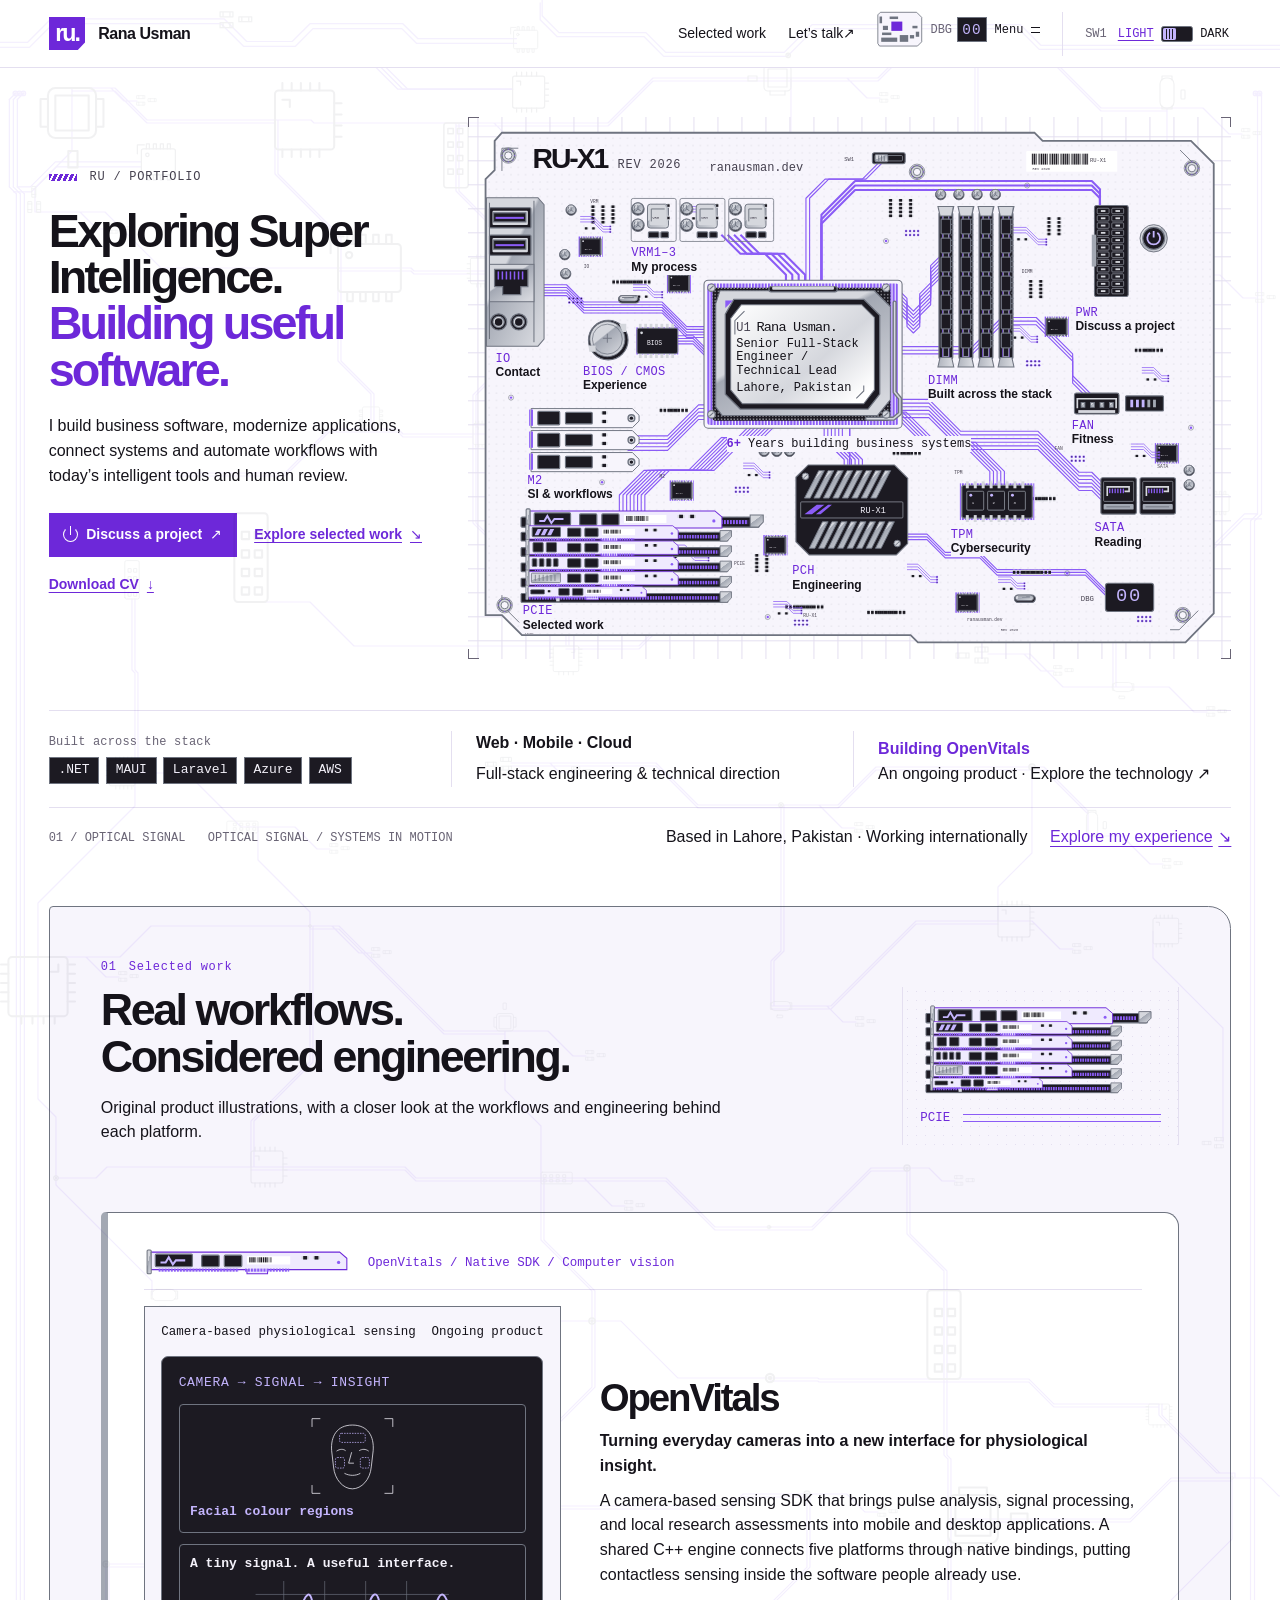
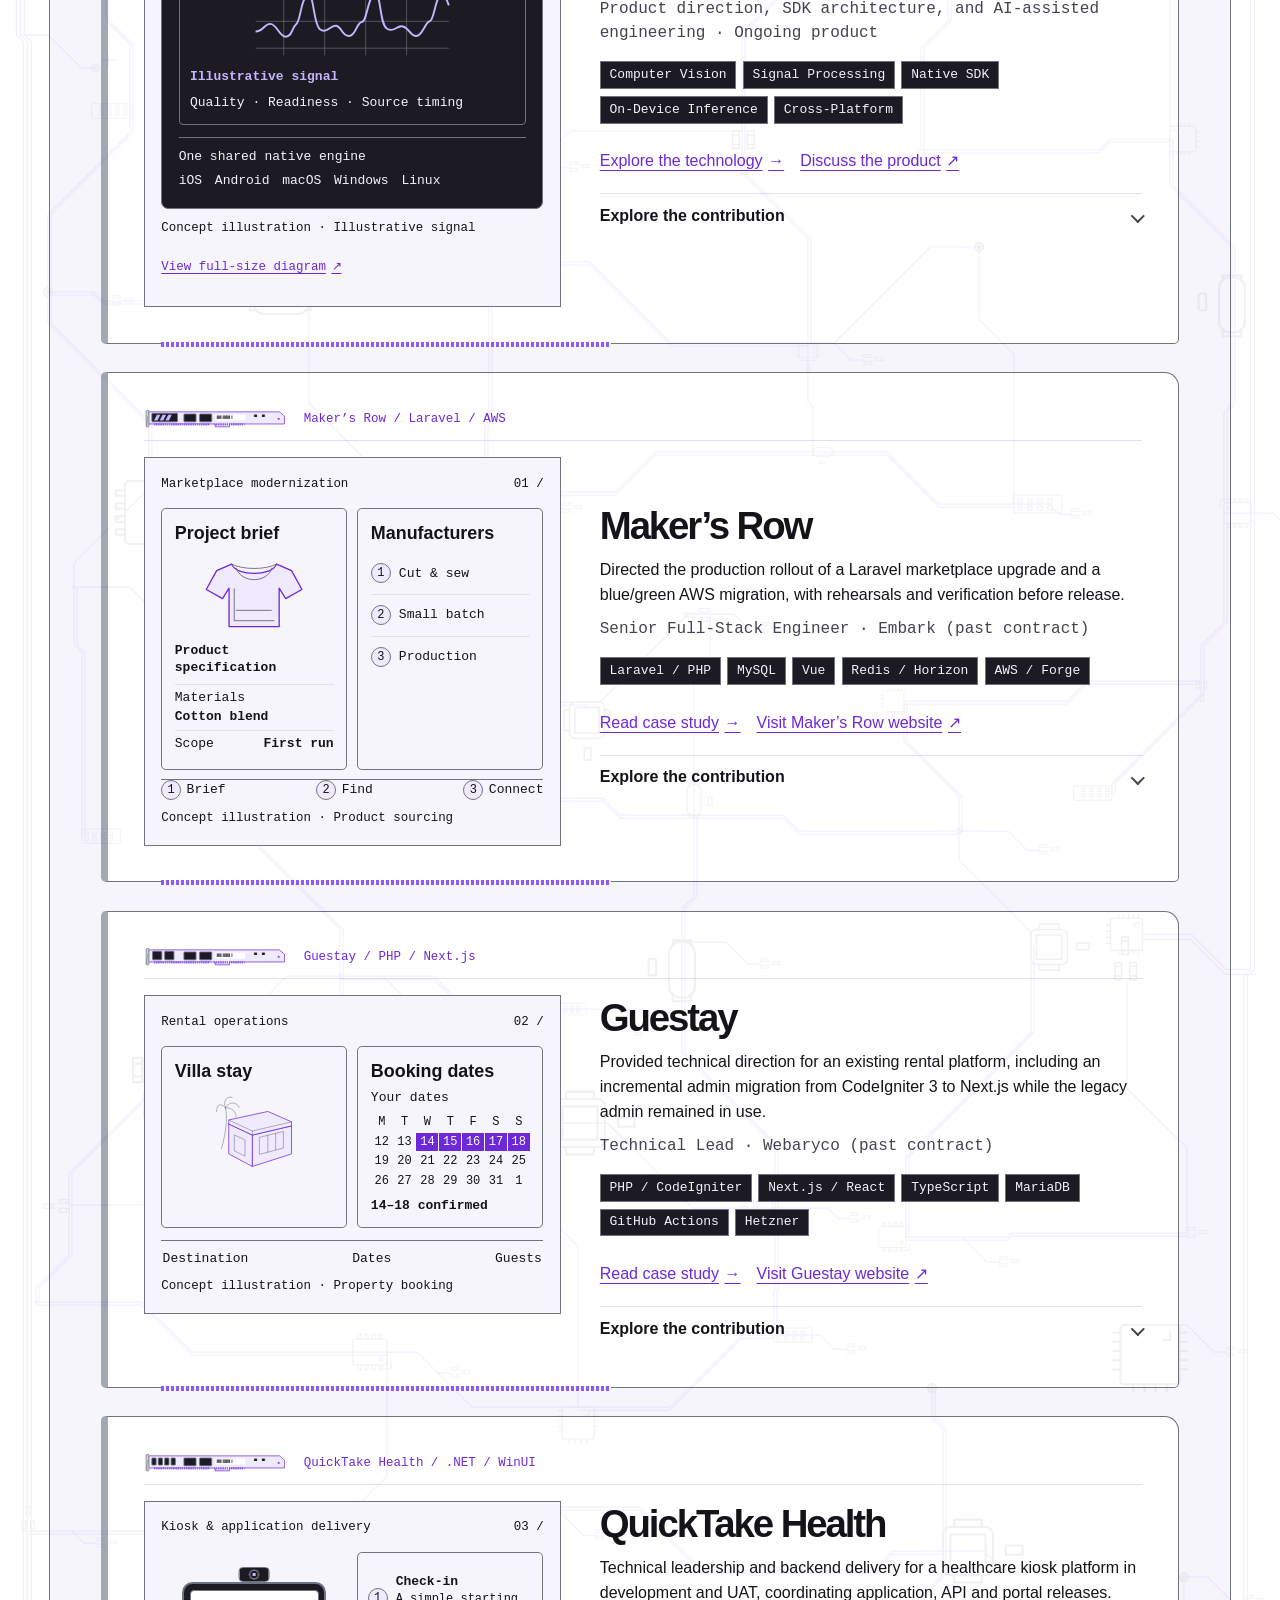
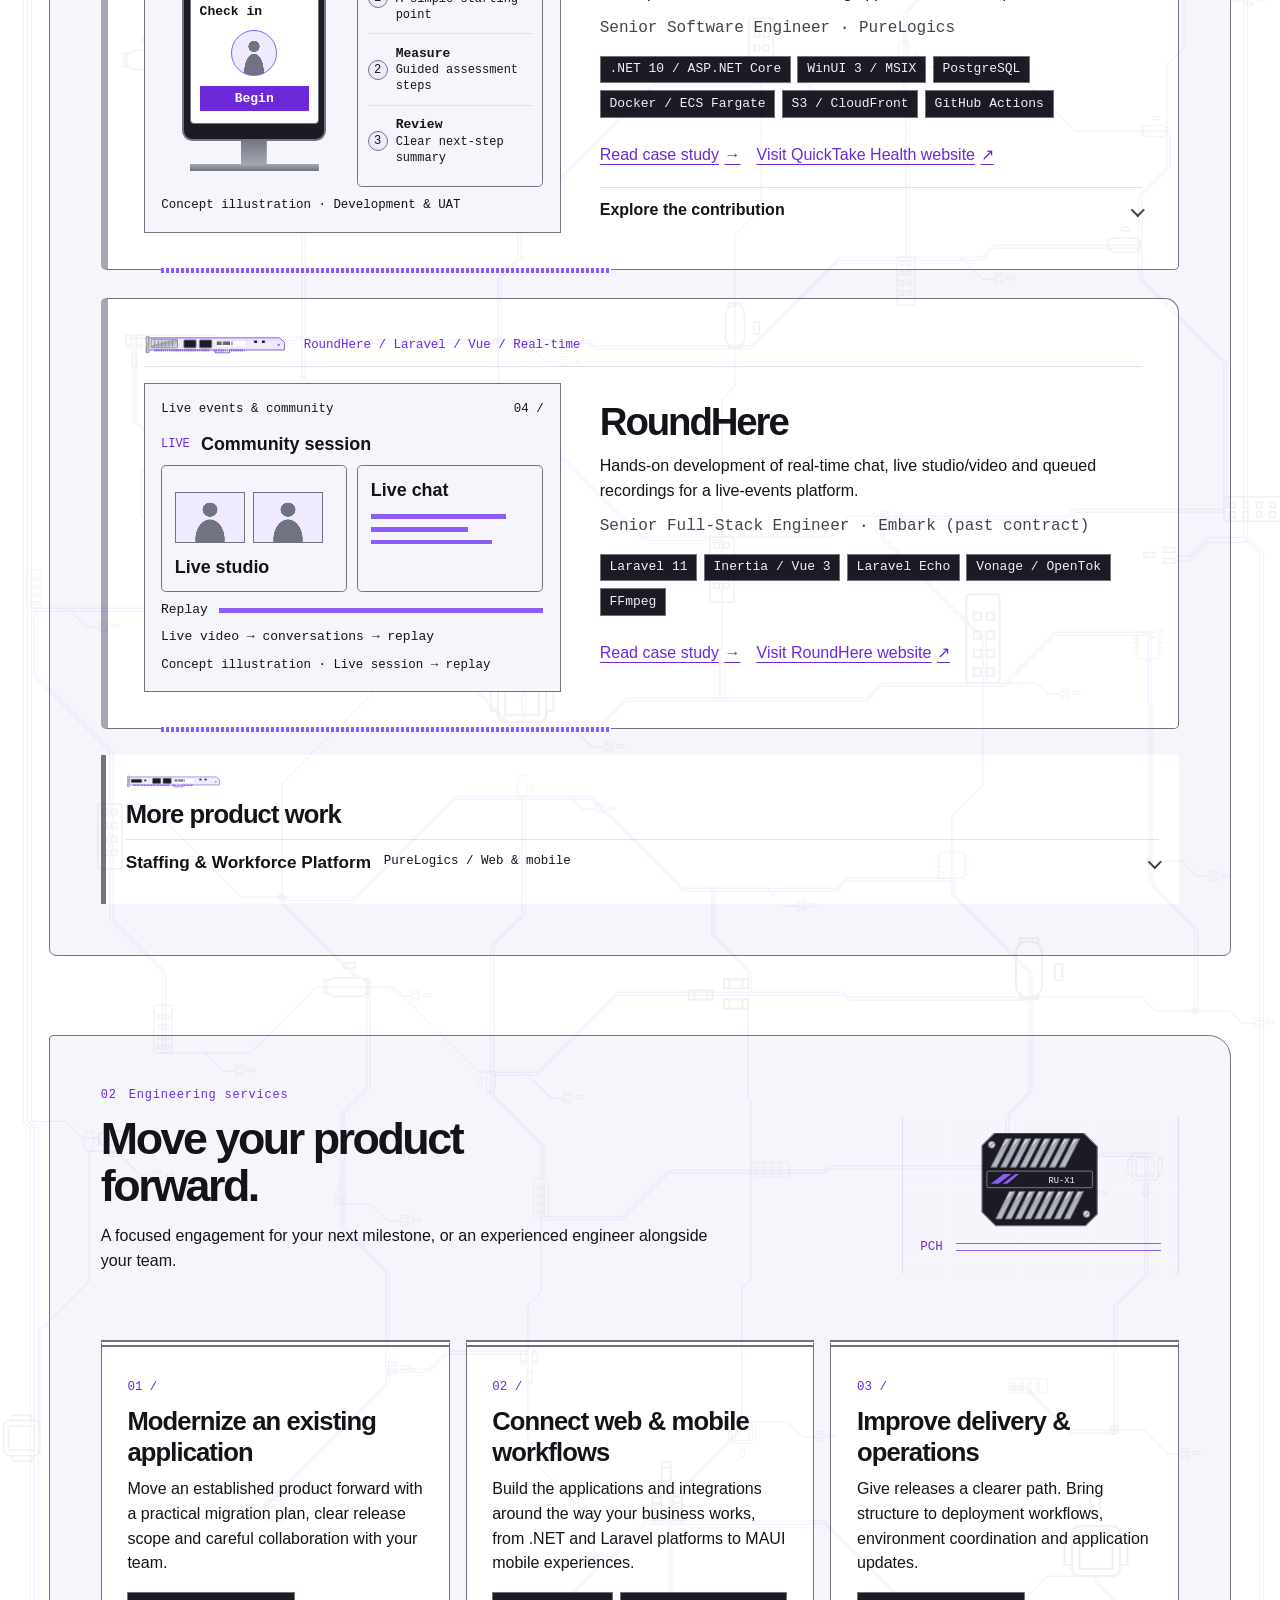
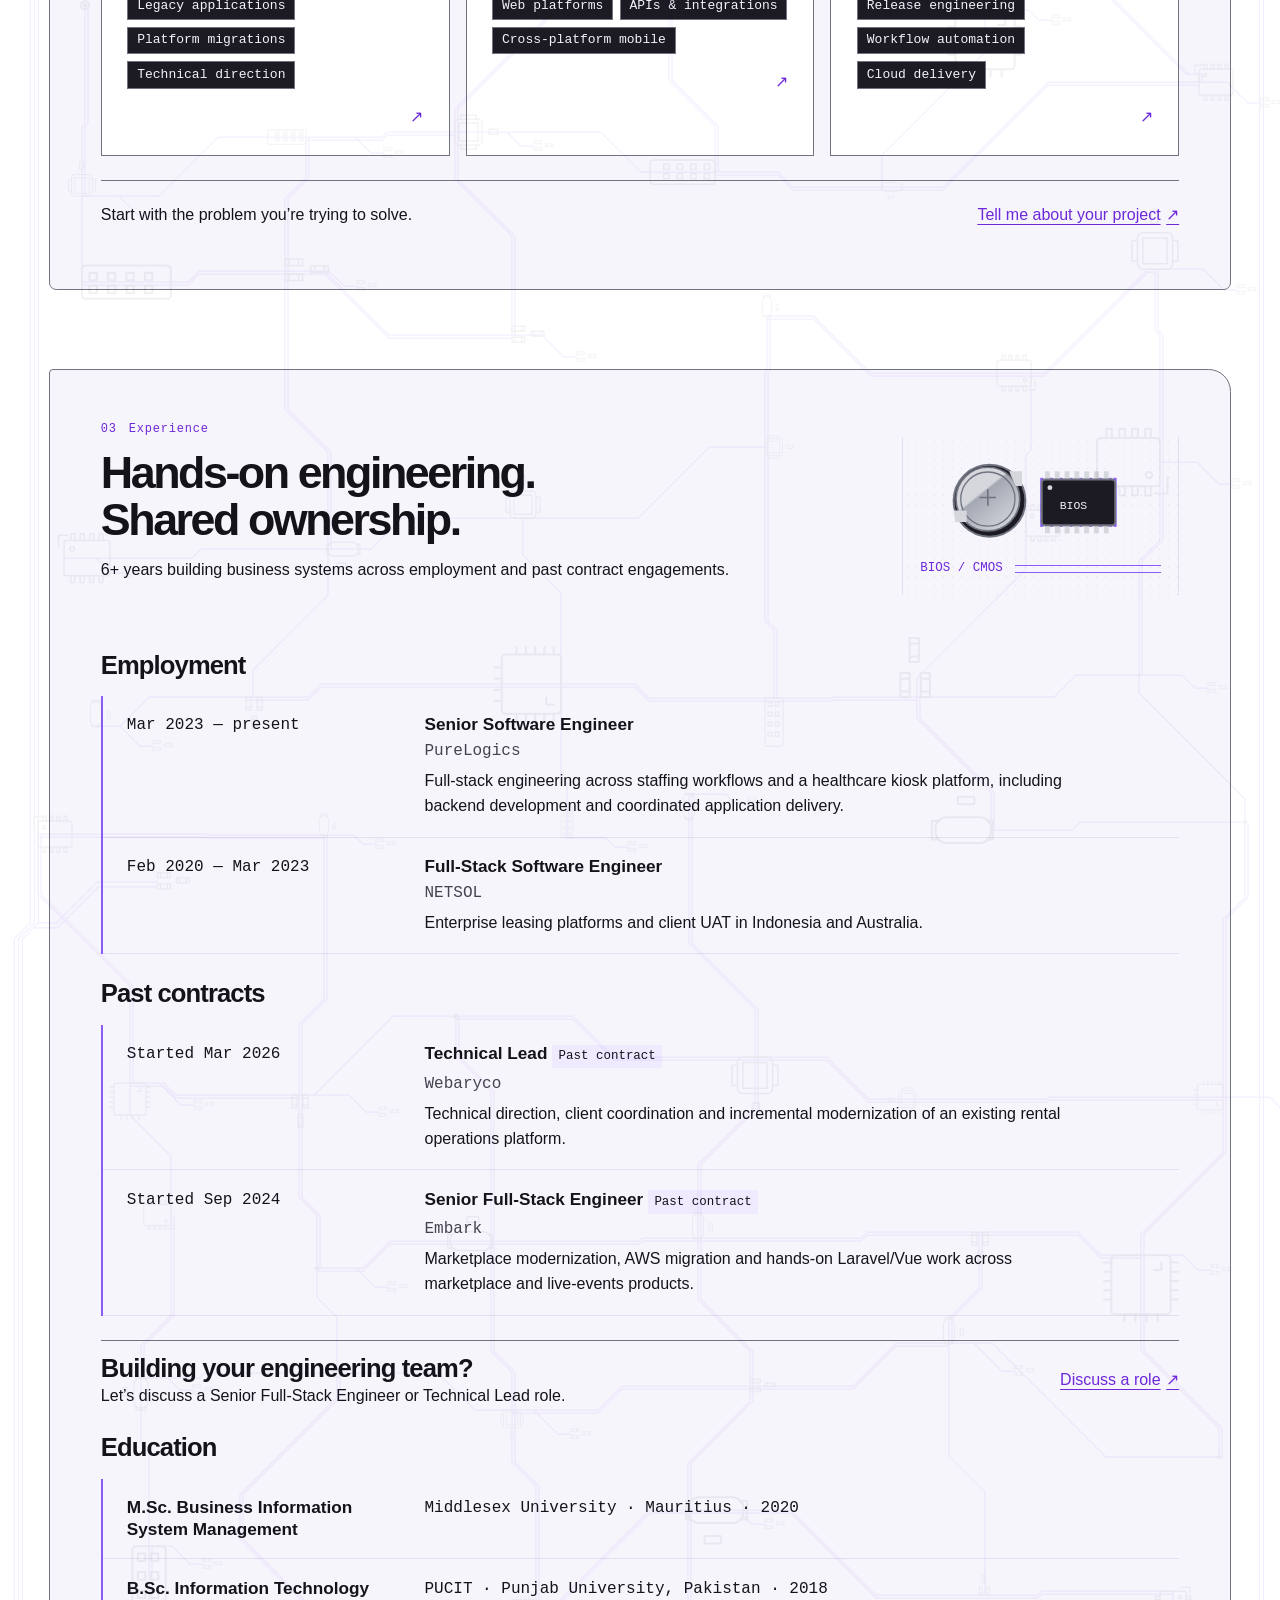
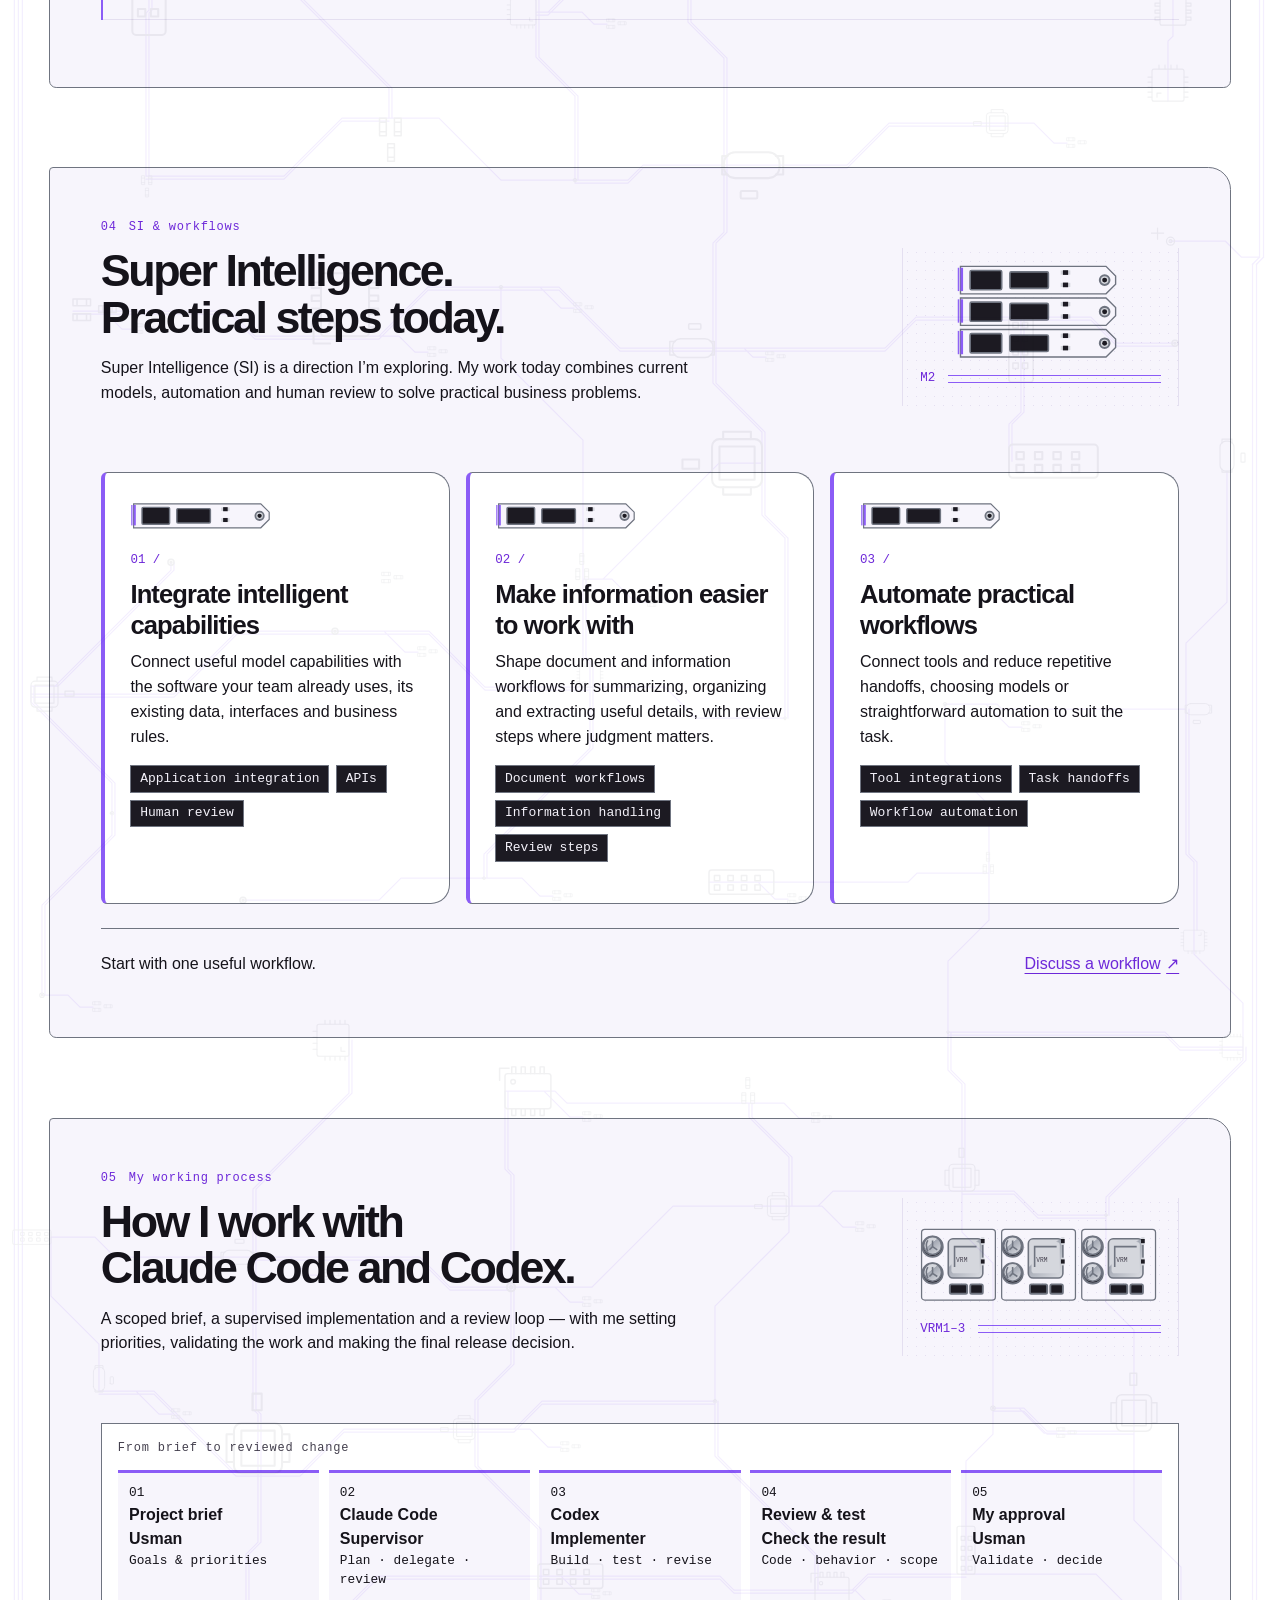
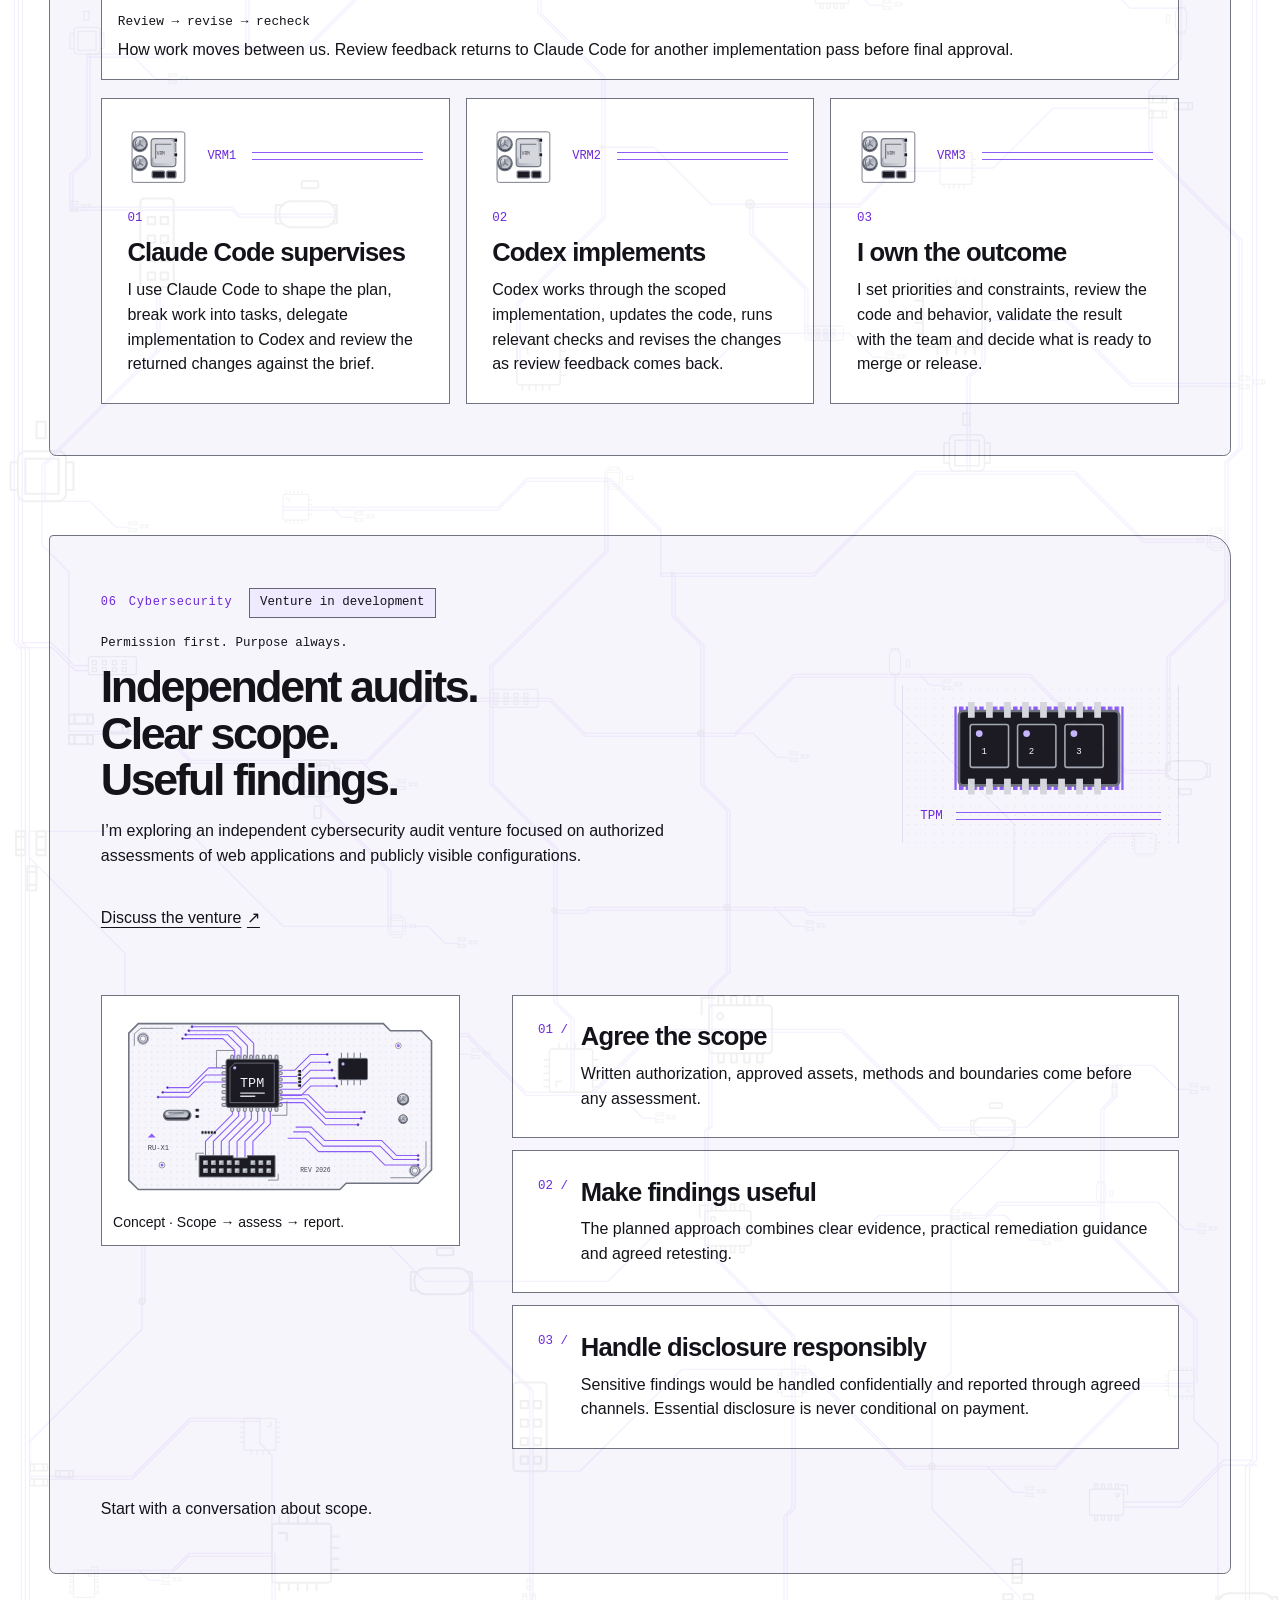
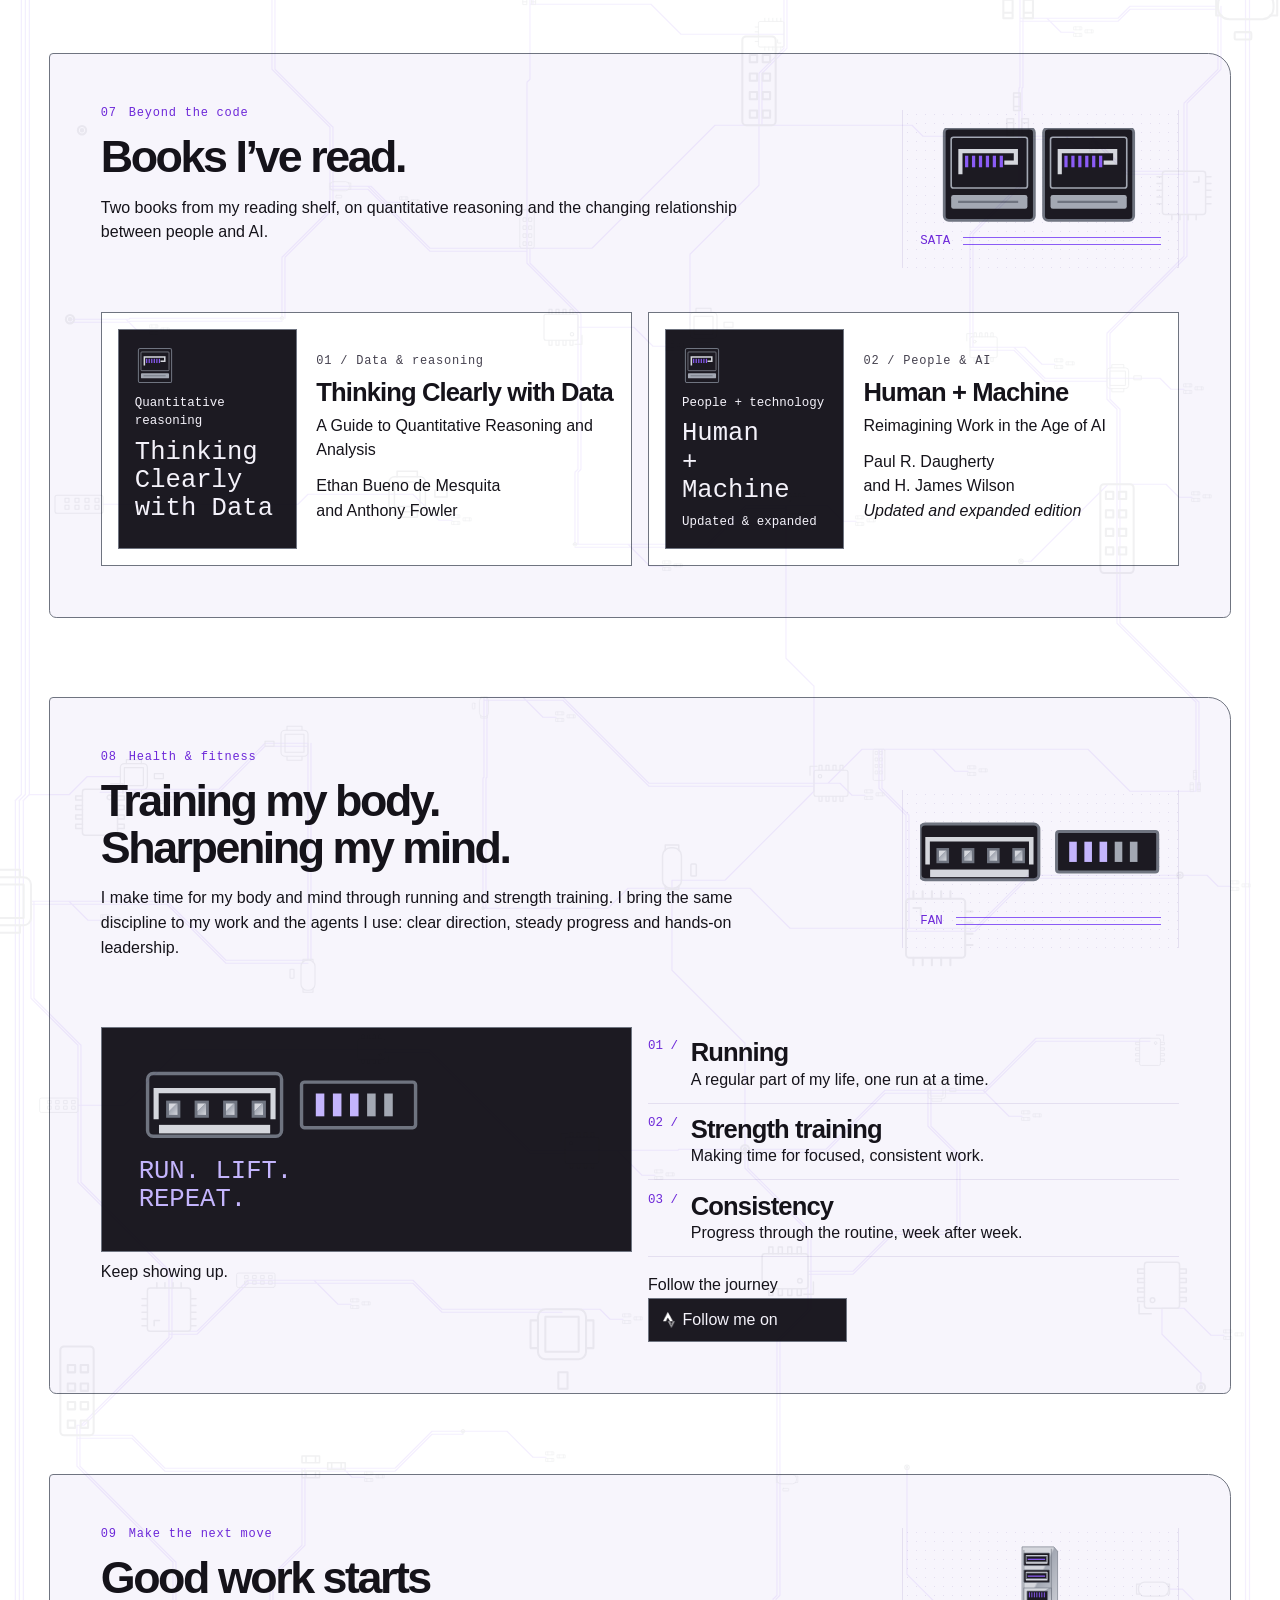
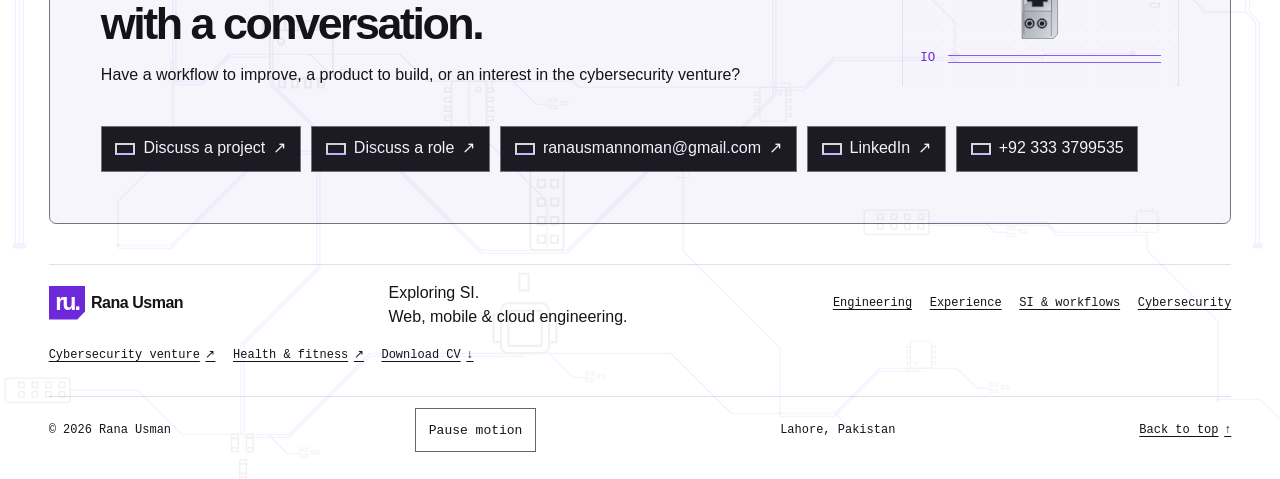
==== index.html @ 8cffae9c "Route the full-page circuit fields, draw the TPM card and correct chapter navigation" ====
<!doctype html>
<html lang="en">
<head>
  <meta charset="utf-8">
  <meta http-equiv="Content-Security-Policy" content="default-src 'none'; script-src 'self'; script-src-attr 'none'; style-src 'self'; style-src-attr 'none'; img-src 'self'; font-src 'none'; connect-src 'none'; media-src 'self'; object-src 'none'; frame-src 'none'; worker-src 'none'; manifest-src 'none'; base-uri 'none'; form-action 'none'">
  <meta name="referrer" content="strict-origin-when-cross-origin">
  <meta name="viewport" content="width=device-width, initial-scale=1">
  <meta name="color-scheme" content="light dark">
  <meta name="theme-color" content="Canvas">
  <title>Rana Usman — Super Intelligence &amp; practical software</title>
  <meta name="description" content="Exploring Super Intelligence (SI), building practical software and developing an independent cybersecurity audit venture. Full-stack engineering by Rana Usman.">
  <link rel="canonical" href="https://ranausman.dev/">
  <meta property="og:type" content="website">
  <meta property="og:locale" content="en_US">
  <meta property="og:site_name" content="Rana Usman">
  <meta property="og:title" content="Rana Usman — Super Intelligence &amp; practical software">
  <meta property="og:description" content="Exploring Super Intelligence (SI), building useful workflows and developing an independent cybersecurity audit venture, with human review and clear scope.">
  <meta property="og:url" content="https://ranausman.dev/">
  <meta name="twitter:card" content="summary">
  <meta name="twitter:title" content="Rana Usman — Super Intelligence &amp; practical software">
  <meta name="twitter:description" content="Super Intelligence (SI) exploration, practical software engineering and an independent cybersecurity audit venture in development.">
  <link rel="icon" href="assets/favicon.svg" type="image/svg+xml">
  <link rel="stylesheet" href="/motherboard/tokens.css?v=ru-x1-b5">
  <script src="/motherboard/finish.js?v=ru-x1-b5" blocking="render"></script>
  <link rel="stylesheet" href="/motherboard/board.css?v=ru-x1-b5">
  <link rel="stylesheet" href="/motherboard/placements.css?v=ru-x1-b5">
  <link rel="stylesheet" href="/motherboard/cases.css?v=ru-x1-b5">
  <link rel="stylesheet" href="/motherboard/home.css?v=ru-x1-b5">
  <link rel="stylesheet" href="/motherboard/reflow.css?v=ru-x1-b5">
  <link rel="stylesheet" href="/motherboard/print.css?v=ru-x1-b5">
  <script src="/motherboard/site.js?v=ru-x1-b6" defer></script>
</head>
<body class="portfolio-page">
  <svg class="pcb-substrate" width="0" height="0" aria-hidden="true" focusable="false" xmlns="http://www.w3.org/2000/svg">
<defs><g id="field-via"><circle r="2.25"/><circle r=".65"/></g><g id="field-soic"><rect x="0" y="-13" width="34" height="26" rx="2"/><circle cx="6" cy="-7" r="1.7"/><path d="M5-13v-5h3v5m4 0v-5h3v5m4 0v-5h3v5m4 0v-5h3v5 M5 13v5h3v-5m4 0v5h3v-5m4 0v5h3v-5m4 0v5h3v-5 M-4-8v-9h7"/></g><g id="field-qfn"><rect x="0" y="-16" width="32" height="32" rx="2"/><path d="M4-16v-4m5 4v-4m5 4v-4m5 4v-4m5 4v-4 M4 16v4m5-4v4m5-4v4m5-4v4m5-4v4 M32-9h4m-4 6h4m-4 6h4m-4 6h4 M4-11h4v4"/></g><g id="field-crystal"><rect x="0" y="-7" width="30" height="14" rx="6"/><path d="M2-5h-3v10h3m26-10h4v10h-4"/><rect x="9" y="14" width="9" height="4" rx=".7"/></g><g id="field-header"><rect x="0" y="-9" width="48" height="18" rx="2"/><path d="M4-5h4v4H4zm0 7h4v4H4zm10-7h4v4h-4zm0 7h4v4h-4zm10-7h4v4h-4zm0 7h4v4h-4zm10-7h4v4h-4zm0 7h4v4h-4z"/></g><g id="field-test"><circle r="4"/><circle r="1.5"/><path d="M7-8h12m-6-5v11"/></g><g id="field-choke"><rect x="0" y="-13" width="27" height="26" rx="4"/><path d="M4-9h19v18H4z M6-13v-4h15v4M6 13v4h15v-4"/><rect x="34" y="-3" width="9" height="5"/></g><g id="field-array"><path d="M0-9h13v5H0zM0 2h13v5H0zM19-4h13v5H19z M3-9v5m7-5v5M3 2v5m7-5v5m12-11v5m7-5v5"/></g></defs>
<svg x="1.2%" width="1" height="100%" overflow="visible"><g class="etched-traces" transform="scale(1 1)">
<svg y="0.8%" width="1" height="0.800%" overflow="visible"><path d="M0 0l-6 6"/><line x1="-6" y1="6" x2="-6" y2="100%"/></svg>
<svg y="1.6%" width="1" height="12.400%" overflow="visible"><path d="M-6 0l7 7"/><line x1="1" y1="7" x2="1" y2="100%"/></svg>
<svg y="14%" width="1" height="23.000%" overflow="visible"><path d="M1 0l7 7"/><line x1="8" y1="7" x2="8" y2="100%"/></svg>
<svg y="37%" width="1" height="12.000%" overflow="visible"><path d="M8 0l7 7"/><line x1="15" y1="7" x2="15" y2="100%"/></svg>
<svg y="49%" width="1" height="25.000%" overflow="visible"><path d="M15 0l-16 16"/><line x1="-1" y1="16" x2="-1" y2="100%"/></svg>
<svg y="74%" width="1" height="15.000%" overflow="visible"><path d="M-1 0l7 7"/><line x1="6" y1="7" x2="6" y2="100%"/></svg>
<svg y="89%" width="1" height="9.000%" overflow="visible"><path d="M6 0l-6 6"/><line x1="0" y1="6" x2="0" y2="100%"/></svg>
<svg x="0" y="0.8%" width="1" height="1" overflow="visible"><use href="#field-via"/></svg>
<svg x="0" y="98%" width="1" height="1" overflow="visible"><use href="#field-via"/></svg>
<svg y="0.8%" width="1" height="0.800%" overflow="visible"><path d="M4 0l-6 6"/><line x1="-2" y1="6" x2="-2" y2="100%"/></svg>
<svg y="1.6%" width="1" height="12.400%" overflow="visible"><path d="M-2 0l7 7"/><line x1="5" y1="7" x2="5" y2="100%"/></svg>
<svg y="14%" width="1" height="23.000%" overflow="visible"><path d="M5 0l7 7"/><line x1="12" y1="7" x2="12" y2="100%"/></svg>
<svg y="37%" width="1" height="12.000%" overflow="visible"><path d="M12 0l7 7"/><line x1="19" y1="7" x2="19" y2="100%"/></svg>
<svg y="49%" width="1" height="25.000%" overflow="visible"><path d="M19 0l-16 16"/><line x1="3" y1="16" x2="3" y2="100%"/></svg>
<svg y="74%" width="1" height="15.000%" overflow="visible"><path d="M3 0l7 7"/><line x1="10" y1="7" x2="10" y2="100%"/></svg>
<svg y="89%" width="1" height="9.000%" overflow="visible"><path d="M10 0l-6 6"/><line x1="4" y1="6" x2="4" y2="100%"/></svg>
<svg x="4" y="0.8%" width="1" height="1" overflow="visible"><use href="#field-via"/></svg>
<svg x="4" y="98%" width="1" height="1" overflow="visible"><use href="#field-via"/></svg>
<svg y="0.8%" width="1" height="0.800%" overflow="visible"><path d="M8 0l-6 6"/><line x1="2" y1="6" x2="2" y2="100%"/></svg>
<svg y="1.6%" width="1" height="12.400%" overflow="visible"><path d="M2 0l7 7"/><line x1="9" y1="7" x2="9" y2="100%"/></svg>
<svg y="14%" width="1" height="23.000%" overflow="visible"><path d="M9 0l7 7"/><line x1="16" y1="7" x2="16" y2="100%"/></svg>
<svg y="37%" width="1" height="12.000%" overflow="visible"><path d="M16 0l7 7"/><line x1="23" y1="7" x2="23" y2="100%"/></svg>
<svg y="49%" width="1" height="25.000%" overflow="visible"><path d="M23 0l-16 16"/><line x1="7" y1="16" x2="7" y2="100%"/></svg>
<svg y="74%" width="1" height="15.000%" overflow="visible"><path d="M7 0l7 7"/><line x1="14" y1="7" x2="14" y2="100%"/></svg>
<svg y="89%" width="1" height="9.000%" overflow="visible"><path d="M14 0l-6 6"/><line x1="8" y1="6" x2="8" y2="100%"/></svg>
<svg x="8" y="0.8%" width="1" height="1" overflow="visible"><use href="#field-via"/></svg>
<svg x="8" y="98%" width="1" height="1" overflow="visible"><use href="#field-via"/></svg>
<svg x="0" y="1.6%" width="1" height="1" overflow="visible"><path d="M2 0h13l25 -25H126"/><path d="M-2 5h18l25 -25H126"/><use class="etched-parts" href="#field-soic" transform="translate(126 -25)"/></svg>
<svg x="0" y="14%" width="1" height="1" overflow="visible"><path d="M9 0h24l33 33H80"/><use class="etched-parts" href="#field-test" transform="translate(80 33)"/></svg>
<svg x="0" y="37%" width="1" height="1" overflow="visible"><path d="M16 0h35l17 17H84"/><use class="etched-parts" href="#field-crystal" transform="translate(84 17)"/></svg>
<svg x="0" y="49%" width="1" height="1" overflow="visible"><path d="M23 0h18l41 -41H142"/><path d="M19 5h23l41 -41H142"/><use class="etched-parts" href="#field-array" transform="translate(142 -41)"/></svg>
<svg x="0" y="74%" width="1" height="1" overflow="visible"><path d="M7 0h29l23 23H73"/><path d="M3 5h34l23 23H73"/><use class="etched-parts" href="#field-header" transform="translate(73 23)"/></svg>
<svg x="0" y="89%" width="1" height="1" overflow="visible"><path d="M14 0h40l18 -18H105"/><use class="etched-parts" href="#field-choke" transform="translate(105 -18)"/></svg></g></svg>
<svg x="98.4%" width="1" height="100%" overflow="visible"><g class="etched-traces" transform="scale(-1 1)">
<svg y="0.8%" width="1" height="3.600%" overflow="visible"><path d="M0 0l-2 2"/><line x1="-2" y1="2" x2="-2" y2="100%"/></svg>
<svg y="4.4%" width="1" height="17.600%" overflow="visible"><path d="M-2 0l7 7"/><line x1="5" y1="7" x2="5" y2="100%"/></svg>
<svg y="22%" width="1" height="10.000%" overflow="visible"><path d="M5 0l7 7"/><line x1="12" y1="7" x2="12" y2="100%"/></svg>
<svg y="32%" width="1" height="25.000%" overflow="visible"><path d="M12 0l-16 16"/><line x1="-4" y1="16" x2="-4" y2="100%"/></svg>
<svg y="57%" width="1" height="24.000%" overflow="visible"><path d="M-4 0l7 7"/><line x1="3" y1="7" x2="3" y2="100%"/></svg>
<svg y="81%" width="1" height="15.000%" overflow="visible"><path d="M3 0l7 7"/><line x1="10" y1="7" x2="10" y2="100%"/></svg>
<svg y="96%" width="1" height="2.000%" overflow="visible"><path d="M10 0l-10 10"/><line x1="0" y1="10" x2="0" y2="100%"/></svg>
<svg x="0" y="0.8%" width="1" height="1" overflow="visible"><use href="#field-via"/></svg>
<svg x="0" y="98%" width="1" height="1" overflow="visible"><use href="#field-via"/></svg>
<svg y="0.8%" width="1" height="3.600%" overflow="visible"><path d="M4 0l-2 2"/><line x1="2" y1="2" x2="2" y2="100%"/></svg>
<svg y="4.4%" width="1" height="17.600%" overflow="visible"><path d="M2 0l7 7"/><line x1="9" y1="7" x2="9" y2="100%"/></svg>
<svg y="22%" width="1" height="10.000%" overflow="visible"><path d="M9 0l7 7"/><line x1="16" y1="7" x2="16" y2="100%"/></svg>
<svg y="32%" width="1" height="25.000%" overflow="visible"><path d="M16 0l-16 16"/><line x1="0" y1="16" x2="0" y2="100%"/></svg>
<svg y="57%" width="1" height="24.000%" overflow="visible"><path d="M0 0l7 7"/><line x1="7" y1="7" x2="7" y2="100%"/></svg>
<svg y="81%" width="1" height="15.000%" overflow="visible"><path d="M7 0l7 7"/><line x1="14" y1="7" x2="14" y2="100%"/></svg>
<svg y="96%" width="1" height="2.000%" overflow="visible"><path d="M14 0l-10 10"/><line x1="4" y1="10" x2="4" y2="100%"/></svg>
<svg x="4" y="0.8%" width="1" height="1" overflow="visible"><use href="#field-via"/></svg>
<svg x="4" y="98%" width="1" height="1" overflow="visible"><use href="#field-via"/></svg>
<svg x="0" y="4.4%" width="1" height="1" overflow="visible"><path d="M2 0h13l31 31H67"/><path d="M-2 5h18l31 31H67"/><use class="etched-parts" href="#field-header" transform="translate(67 31)"/></svg>
<svg x="0" y="22%" width="1" height="1" overflow="visible"><path d="M9 0h24l35 -35H117"/><path d="M5 5h29l35 -35H117"/><use class="etched-parts" href="#field-qfn" transform="translate(117 -35)"/></svg>
<svg x="0" y="32%" width="1" height="1" overflow="visible"><path d="M16 0h35l19 19H84"/><path d="M12 5h40l19 19H84"/><use class="etched-parts" href="#field-array" transform="translate(84 19)"/></svg>
<svg x="0" y="57%" width="1" height="1" overflow="visible"><path d="M0 0h18l16 -16H89"/><use class="etched-parts" href="#field-test" transform="translate(89 -16)"/></svg>
<svg x="0" y="81%" width="1" height="1" overflow="visible"><path d="M7 0h29l42 42H136"/><path d="M3 5h34l42 42H136"/><use class="etched-parts" href="#field-soic" transform="translate(136 42)"/></svg>
<svg x="0" y="96%" width="1" height="1" overflow="visible"><path d="M14 0h40l23 -23H91"/><use class="etched-parts" href="#field-crystal" transform="translate(91 -23)"/></svg></g></svg>
<svg x="27%" y="78" width="1" height="1" overflow="visible"><g class="etched-traces"><path d="M2 -85v46l50 50h115"/><path d="M7 -89v50l50 50h110"/><path d="M12 -93v54l50 50h105"/><use class="etched-parts" href="#field-qfn" transform="translate(167 14)"/></g></svg>
<svg class="pcb-field" data-seed="167" width="100%" height="100%" viewBox="0 0 1366 11756" preserveAspectRatio="none"><path class="etched-traces" d="M66 88H107l31 31V119H252M66 91H107l31 31V122H252M252 119H299l3 3V122H417M252 122H299l3 3V125H417M252 119h51l17 17h13M417 122H564l44 -44V78H724M417 125H564l44 -44V81H724M724 78H761l44 -44V34H892M724 81H761l44 -44V37H892M724 78V118l-52 52H672V278M727 78V118l-52 52H675V278M892 34H947l73 73V107H1068M892 37H947l73 73V110H1068M892 34V186l9 9H901V272M892 34h51l24 24h13M1068 107H1089l75 -75V32H1203M1068 110H1089l75 -75V35H1203M1068 107V139l52 52H1120V291M1068 107h43l11 11h13M1203 32V99l112 112H1315V247M1206 32V99l112 112H1318V247M114 265V289l-72 72H42V430M117 265V289l-72 72H45V430M259 269H300l32 32V301H416M416 301H466l23 -23V278H672M672 278V321l42 42H714V499M672 278h48l14 14h13M901 272V371l0 0H901V416M904 272V371l0 0H904V416M901 272h31l10 10h13M1120 291H1188l44 -44V247H1315M1120 294H1188l44 -44V250H1315M1120 291h45l16 16h13M1315 247V346l-17 17H1298V463M1318 247V346l-17 17H1301V463M42 430H143l38 -38V392H222M42 430V449l103 103H145V582M45 430V449l103 103H148V582M42 430h51l18 18h13M222 392H373l84 84V476H541M222 395H373l84 84V479H541M222 392h23l12 12h13M541 476H655l23 23V499H714M541 476V520l-108 108H433V681M544 476V520l-108 108H436V681M541 476h36l20 20h13M714 499H776l83 -83V416H901M714 499h43l26 26h13M1010 418H1178l45 45V463H1298M1010 421H1178l45 45V466H1298M1010 418V458l43 43H1053V579M1013 418V458l43 43H1056V579M1298 463V525l2 2H1300V620M1301 463V525l2 2H1303V620M145 582V669l19 19H164V760M148 582V669l19 19H167V760M433 681V726l-8 8H425V770M436 681V726l-8 8H428V770M433 681h32l24 24h13M709 588H736l54 54V642H821M709 591H736l54 54V645H821M821 642H882l63 -63V579H1053M821 645H882l63 -63V582H1053M821 642V762l31 31H852V844M824 642V762l31 31H855V844M1053 579V711l42 42H1095V820M1053 579h44l19 19h13M164 760H172l39 39V829H219M164 760V802l-85 85H79V923M167 760V802l-85 85H82V923M164 760h41l21 21h13M219 829H295l59 -59V770H425M219 832H295l59 -59V773H425M219 829V865l27 27H246V990M222 829V865l27 27H249V990M219 829h40l25 25h13M425 770V859l0 0H425V979M428 770V859l0 0H428V979M425 770h41l22 22h13M674 740V890l16 16H690V989M677 740V890l16 16H693V989M674 740h40l22 22h13M852 844V919l47 47H899V1038M855 844V919l47 47H902V1038M1095 820H1164l85 -85V735H1303M1095 820V874l-70 70H1025V979M1303 735V897l11 11H1314V954M1306 735V897l11 11H1317V954M79 923H116l67 67V990H246M246 990H312l11 -11V979H425M246 990V1017l88 88H334V1149M246 990h48l22 22h13M425 979V1002l117 117H542V1132M428 979V1002l117 117H545V1132M425 979h48l10 10h13M690 989H748l49 49V1038H899M690 992H748l49 49V1041H899M690 989h51l25 25h13M899 1038H934l59 -59V979H1025M899 1041H934l59 -59V982H1025M899 1038V1079l-36 36H863V1189M1025 979H1084l25 -25V954H1314M1025 979V1098l35 35H1060V1213M1025 979h27l21 21h13M139 1106H226l43 43V1149H334M334 1149H446l17 -17V1132H542M334 1152H446l17 -17V1135H542M542 1132H582l56 56V1188H705M542 1135H582l56 56V1191H705M542 1132h34l27 27h13M705 1188H794l1 1V1189H863M705 1191H794l1 1V1192H863M705 1188h40l12 12h13M863 1189V1209l69 69H932V1287M866 1189V1209l69 69H935V1287M863 1189h48l13 13h13M1060 1213H1195l19 -19V1194H1267M1060 1216H1195l19 -19V1197H1267M1060 1213V1256l35 35H1095V1340M1063 1213V1256l35 35H1098V1340M1060 1213h44l28 28h13M1267 1194V1205l-60 60H1201V1270M1270 1194V1205l-60 60H1204V1270M62 1298H183l16 16V1314H269M62 1301H183l16 16V1317H269M62 1298V1395l10 10H72V1547M65 1298V1395l10 10H75V1547M269 1314H329l11 -11V1303H543M269 1317H329l11 -11V1306H543M269 1314h22l24 24h13M672 1328H734l41 -41V1287H932M672 1331H734l41 -41V1290H932M672 1328V1395l8 8H680V1546M675 1328V1395l8 8H683V1546M672 1328h25l26 26h13M932 1287H964l53 53V1340H1095M932 1290H964l53 53V1343H1095M932 1287V1358l-108 108H824V1520M935 1287V1358l-108 108H827V1520M1095 1340V1423l-32 32H1063V1529M1095 1340h42l19 19h13M72 1547V1578l82 82H154V1748M75 1547V1578l82 82H157V1748M289 1538H349l19 19V1557H452M289 1541H349l19 19V1560H452M452 1557H552l11 -11V1546H680M452 1560H552l11 -11V1549H680M452 1557V1567l90 90H542V1683M455 1557V1567l90 90H545V1683M680 1546H706l26 -26V1520H824M680 1549H706l26 -26V1523H824M680 1546V1607l41 41H721V1706M683 1546V1607l41 41H724V1706M824 1520H915l9 9V1529H1063M824 1523H915l9 9V1532H1063M824 1520V1565l104 104H928V1727M827 1520V1565l104 104H931V1727M1063 1529H1098l39 -39V1490H1228M1063 1529V1558l-34 34H1029V1718M1066 1529V1558l-34 34H1032V1718M1063 1529h22l24 24h13M154 1748H184l95 -95V1653H310M154 1748V1858l-7 7H147V1908M154 1748h20l17 17h13M721 1706H770l21 21V1727H928M721 1709H770l21 21V1730H928M928 1727H949l9 -9V1718H1029M928 1730H949l9 -9V1721H1029M928 1727V1863l-1 1H927V1926M931 1727V1863l-1 1H930V1926M1029 1718H1231l40 -40V1678H1329M1029 1718V1795l10 10H1039V1838M147 1908H210l8 8V1916H339M147 1911H210l8 8V1919H339M147 1908V1979l-24 24H123V2083M339 1916H351l103 -103V1812H458M339 1919H351l103 -103V1815H458M339 1916V1958l-69 69H270V2059M342 1916V1958l-69 69H273V2059M339 1916h31l19 19h13M458 1812H485l15 15V1827H616M458 1815H485l15 15V1830H616M458 1812V1880l-36 36H422V2000M616 1827H714l99 99V1926H927M616 1830H714l99 99V1929H927M616 1827h41l25 25h13M927 1926H941l88 -88V1838H1039M927 1929H941l88 -88V1841H1039M1039 1838H1056l87 87V1925H1217M1039 1841H1056l87 87V1928H1217M1039 1838V1952l33 33H1072V2054M1039 1838h50l11 11h13M1217 1925V1953l-5 5H1212V2016M1220 1925V1953l-5 5H1215V2016M123 2083H181l24 -24V2059H270M123 2083V2192l10 10H133V2279M126 2083V2192l10 10H136V2279M270 2059H318l59 -59V2000H422M270 2062H318l59 -59V2003H422M270 2059V2100l41 41H311V2197M273 2059V2100l41 41H314V2197M422 2000H594l21 21V2021H689M422 2003H594l21 21V2024H689M422 2000V2070l86 86H508V2230M425 2000V2070l86 86H511V2230M422 2000h44l13 13h13M689 2021H756l17 17V2038H830M689 2024H756l17 17V2041H830M689 2021V2076l-65 65H624V2164M692 2021V2076l-65 65H627V2164M689 2021h50l18 18h13M830 2038V2046l113 113H943V2169M833 2038V2046l113 113H946V2169M1072 2054H1094l38 -38V2016H1212M1072 2057H1094l38 -38V2019H1212M1072 2054V2093l-41 41H1031V2201M1075 2054V2093l-41 41H1034V2201M1072 2054h44l24 24h13M1212 2016h38l18 18h13M133 2279H201l82 -82V2197H311M133 2279V2299l-105 105H28V2422M136 2279V2299l-105 105H31V2422M133 2279h21l9 9h13M311 2197H354l33 33V2230H508M311 2200H354l33 33V2233H508M311 2197V2232l2 2H313V2343M314 2197V2232l2 2H316V2343M311 2197h31l26 26h13M508 2230H525l66 -66V2164H624M508 2233H525l66 -66V2167H624M508 2230V2345l6 6H514V2427M624 2164H857l5 5V2169H943M624 2164V2347l10 10H634V2456M627 2164V2347l10 10H637V2456M943 2169V2261l-52 52H891V2452M946 2169V2261l-52 52H894V2452M1031 2201H1117l46 46V2247H1234M1031 2201V2233l-23 23H1008V2342M1234 2247V2257l96 96H1330V2392M1237 2247V2257l96 96H1333V2392M1234 2247h27l17 17h13M28 2422H131l79 -79V2343H313M28 2425H131l79 -79V2346H313M28 2422V2479l110 110H138V2625M313 2343H347l84 84V2427H514M313 2346H347l84 84V2430H514M313 2343V2436l4 4H317V2554M514 2427H573l29 29V2456H634M514 2430H573l29 29V2459H634M514 2427h35l28 28h13M634 2456H758l4 -4V2452H891M634 2459H758l4 -4V2455H891M891 2452H901l101 -101V2342H1008M891 2455H901l101 -101V2345H1008M891 2452V2470l-84 84H807V2569M894 2452V2470l-84 84H810V2569M1008 2342H1140l50 50V2392H1330M1008 2342V2483l98 98H1106V2628M1330 2392h20l10 10h13M138 2625H202l71 -71V2554H317M138 2628H202l71 -71V2557H317M138 2625h36l26 26h13M317 2554H389l51 51V2605H463M317 2557H389l51 51V2608H463M317 2554V2668l-40 40H277V2768M317 2554h44l13 13h13M463 2605H550l62 -62V2543H662M662 2543H697l26 26V2569H807M662 2546H697l26 26V2572H807M662 2543V2570l76 76H738V2697M807 2569V2624l93 93H900V2781M807 2569h50l20 20h13M1106 2628H1139l82 -82V2546H1244M1106 2631H1139l82 -82V2549H1244M1244 2546V2622l38 38H1282V2720M1247 2546V2622l38 38H1285V2720M1244 2546h38l10 10h13M105 2786H185l18 -18V2768H277M105 2789H185l18 -18V2771H277M277 2768h34l20 20h13M498 2794H573l97 -97V2697H738M498 2797H573l97 -97V2700H738M498 2794V2852l14 14H512V2970M501 2794V2852l14 14H515V2970M498 2794h45l16 16h13M738 2697H790l84 84V2781H900M738 2697V2762l-72 72H666V2972M741 2697V2762l-72 72H669V2972M738 2697h48l14 14h13M900 2781H953l32 32V2813H1060M900 2784H953l32 32V2816H1060M1060 2813H1097l93 -93V2720H1282M1060 2816H1097l93 -93V2723H1282M1282 2720h26l21 21h13M46 2883H144l63 63V2946H287M46 2886H144l63 63V2949H287M287 2946H337l24 24V2970H512M287 2949H337l24 24V2973H512M287 2946V3039l45 45H332V3150M290 2946V3039l45 45H335V3150M287 2946h40l15 15h13M512 2970h27l22 22h13M666 2972H706l3 3V2975H846M666 2975H706l3 3V2978H846M666 2972V3000l-14 14H652V3052M669 2972V3000l-14 14H655V3052M846 2975H987l6 6V2981H1063M846 2978H987l6 6V2984H1063M846 2975V3074l10 10H856V3171M1063 2981H1085l88 -88V2893H1219M1063 2984H1085l88 -88V2896H1219M1063 2981V3047l-62 62H1001V3149M1066 2981V3047l-62 62H1004V3149M1063 2981h37l25 25h13M1219 2893h29l15 15h13M66 3059H112l91 91V3150H332M66 3059V3151l-35 35H31V3240M332 3150H433l3 3V3153H485M332 3150V3168l15 15H347V3228M485 3153V3292l-8 8H477V3354M488 3153V3292l-8 8H480V3354M652 3052V3242l7 7H659V3330M856 3171H906l22 -22V3149H1001M856 3174H906l22 -22V3152H1001M856 3171V3216l43 43H899V3315M856 3171h20l26 26h13M1001 3149V3164l49 49H1050V3264M1004 3149V3164l49 49H1053V3264M1314 3142V3161l-43 43H1271V3257M31 3240H144l12 -12V3228H347M31 3243H144l12 -12V3231H347M31 3240V3399l32 32H63V3528M347 3228H354l114 114V3354H477M347 3231H354l114 114V3357H477M477 3354H585l24 -24V3330H659M477 3354V3404l-21 21H456V3518M480 3354V3404l-21 21H459V3518M659 3330H758l15 -15V3315H899M659 3330V3416l16 16H675V3508M662 3330V3416l16 16H678V3508M899 3315H918l51 -51V3264H1050M899 3318H918l51 -51V3267H1050M899 3315V3392l-43 43H856V3491M1050 3264H1199l7 -7V3257H1271M1050 3267H1199l7 -7V3260H1271M1050 3264V3319l74 74H1124V3504M1053 3264V3319l74 74H1127V3504M1271 3257h36l9 9h13M63 3528V3655l-5 5H58V3701M66 3528V3655l-5 5H61V3701M63 3528h34l9 9h13M283 3427H310l91 91V3518H456M456 3518H518l10 -10V3508H675M456 3521H518l10 -10V3511H675M456 3518h22l13 13h13M675 3508H732l17 -17V3491H856M675 3508V3540l28 28H703V3640M856 3491H1032l13 13V3504H1124M856 3494H1032l13 13V3507H1124M856 3491h27l25 25h13M1124 3504H1196l66 -66V3438H1312M1124 3507H1196l66 -66V3441H1312M1124 3504V3547l-32 32H1092V3653M1127 3504V3547l-32 32H1095V3653M1124 3504h51l12 12h13M1312 3438h30l16 16h13M58 3701H130l80 -80V3621H294M58 3704H130l80 -80V3624H294M58 3701V3714l44 44H102V3797M294 3621H477l5 5V3626H551M294 3624H477l5 5V3629H551M294 3621V3700l41 41H335V3793M297 3621V3700l41 41H338V3793M551 3626H654l14 14V3640H703M551 3629H654l14 14V3643H703M703 3640H744l39 -39V3601H862M703 3643H744l39 -39V3604H862M703 3640V3767l-81 81H622V3885M706 3640V3767l-81 81H625V3885M862 3601H906l52 52V3653H1092M862 3601V3629l76 76H938V3817M862 3601h41l11 11h13M1092 3653H1182l13 13V3666H1275M1092 3656H1182l13 13V3669H1275M1092 3653h45l21 21h13M102 3797H260l4 -4V3793H335M102 3800H260l4 -4V3796H335M335 3793V3841l-96 96H239V4056M338 3793V3841l-96 96H242V4056M335 3793h33l13 13h13M462 3781V3891l6 6H468V4051M462 3781h25l12 12h13M622 3885H804l68 -68V3817H938M622 3885V3910l11 11H633V3958M625 3885V3910l11 11H636V3958M938 3817H984l18 -18V3799H1069M938 3820H984l18 -18V3802H1069M938 3817V3870l-4 4H934V4003M941 3817V3870l-4 4H937V4003M938 3817h20l24 24h13M1069 3799H1152l70 70V3869H1265M1069 3802H1152l70 70V3872H1265M1069 3799V3824l-66 66H1003V3968M1072 3799V3824l-66 66H1006V3968M1265 3869V3913l27 27H1292V4056M143 4011H175l45 45V4056H239M143 4014H175l45 45V4059H239M143 4011V4067l-116 116H27V4201M239 4056V4099l31 31H270V4240M242 4056V4099l31 31H273V4240M239 4056h21l18 18h13M468 4051V4080l7 7H475V4181M471 4051V4080l7 7H478V4181M633 3958H695l45 45V4003H934M633 3961H695l45 45V4006H934M633 3958V4027l-21 21H612V4177M636 3958V4027l-21 21H615V4177M633 3958h42l12 12h13M934 4003H950l35 -35V3968H1003M934 4006H950l35 -35V3971H1003M934 4003V4069l-85 85H849V4217M937 4003V4069l-85 85H852V4217M934 4003h45l14 14h13M1003 3968H1061l88 88V4056H1292M1003 3971H1061l88 88V4059H1292M1292 4056V4086l0 0H1292V4127M27 4201H179l39 39V4240H270M27 4204H179l39 39V4243H270M270 4240H329l59 -59V4181H475M475 4181H527l4 -4V4177H612M475 4184H527l4 -4V4180H612M612 4177H712l40 40V4217H849M612 4180H712l40 40V4220H849M612 4177V4213l90 90H702V4359M615 4177V4213l90 90H705V4359M849 4217h24l20 20h13M1002 4231V4245l54 54H1056V4312M1292 4127h29l18 18h13M75 4326H131l11 -11V4315H261M75 4329H131l11 -11V4318H261M75 4326h49l16 16h13M261 4315H317l63 63V4378H469M261 4318H317l63 63V4381H469M261 4315V4390l22 22H283V4560M261 4315h35l21 21h13M469 4378H602l19 -19V4359H702M469 4381H602l19 -19V4362H702M469 4378V4418l36 36H505V4489M472 4378V4418l36 36H508V4489M469 4378h28l9 9h13M702 4359H803l57 57V4416H944M702 4362H803l57 57V4419H944M702 4359V4477l42 42H744V4564M705 4359V4477l42 42H747V4564M1056 4312H1088l109 109V4421H1229M1056 4315H1088l109 109V4424H1229M1056 4312V4488l7 7H1063V4587M1229 4421V4459l-22 22H1207V4559M105 4590h27l23 23h13M283 4560V4592l35 35H318V4738M286 4560V4592l35 35H321V4738M744 4564H785l60 -60V4504H866M744 4564h42l19 19h13M866 4504H889l83 83V4587H1063M866 4507H889l83 83V4590H1063M866 4504h36l10 10h13M1063 4587V4648l14 14H1077V4696M1066 4587V4648l14 14H1080V4696M1207 4559V4595l92 92H1299V4698M1210 4559V4595l92 92H1302V4698M123 4724H203l14 14V4738H318M318 4738H346l1 -1V4737H448M318 4738V4797l3 3H321V4869M318 4738h37l23 23h13M448 4737H572l22 -22V4715H651M448 4740H572l22 -22V4718H651M448 4737V4749l105 105H553V4861M451 4737V4749l105 105H556V4861M448 4737h37l24 24h13M651 4715H741l20 -20V4695H815M815 4695h34l18 18h13M1077 4696H1238l2 2V4698H1299M1077 4696h45l17 17h13M1299 4698h32l28 28h13M45 4833V4936l12 12H57V5135M321 4869h24l12 12h13M553 4861V4950l-6 6H547V5072M556 4861V4950l-6 6H550V5072M704 4942H735l11 11V4953H859M704 4942V5008l-23 23H681V5125M707 4942V5008l-23 23H684V5125M704 4942h36l26 26h13M859 4953V4980l-20 20H839V5098M862 4953V4980l-20 20H842V5098M859 4953h32l15 15h13M1003 4875H1183l41 41V4916H1276M1003 4878H1183l41 41V4919H1276M1003 4875V4926l26 26H1029V5095M1006 4875V4926l26 26H1032V5095M1276 4916V4983l9 9H1285V5089M1279 4916V4983l9 9H1288V5089M57 5135H125l2 -2V5133H338M57 5135V5215l11 11H68V5290M338 5133H446l61 -61V5072H547M338 5136H446l61 -61V5075H547M338 5133V5196l-14 14H324V5234M341 5133V5196l-14 14H327V5234M338 5133h34l18 18h13M547 5072H581l53 53V5125H681M547 5072V5155l-44 44H503V5229M550 5072V5155l-44 44H506V5229M547 5072h40l15 15h13M681 5125H705l27 -27V5098H839M681 5125V5152l-17 17H664V5266M681 5125h30l21 21h13M839 5098H920l3 -3V5095H1029M839 5101H920l3 -3V5098H1029M839 5098V5121l42 42H881V5242M1029 5095H1145l6 -6V5089H1285M1285 5089h41l13 13h13M68 5290H190l56 -56V5234H324M68 5293H190l56 -56V5237H324M68 5290V5307l68 68H136V5401M71 5290V5307l68 68H139V5401M324 5234H448l5 -5V5229H503M324 5237H448l5 -5V5232H503M324 5234V5248l-105 105H219V5385M327 5234V5248l-105 105H222V5385M503 5229H528l37 37V5266H664M503 5229V5388l-13 13H490V5466M506 5229V5388l-13 13H493V5466M664 5266H809l24 -24V5242H881M664 5269H809l24 -24V5245H881M664 5266V5286l-35 35H629V5365M667 5266V5286l-35 35H632V5365M664 5266h51l15 15h13M881 5242H976l43 -43V5199H1063M881 5245H976l43 -43V5202H1063M1063 5199H1109l113 113V5312H1310M1063 5202H1109l113 113V5315H1310M1063 5199V5266l10 10H1073V5445M1063 5199h27l21 21h13M1310 5312h25l19 19h13M136 5401V5441l25 25H161V5571M219 5385H285l81 81V5466H490M219 5388H285l81 81V5469H490M219 5385V5413l112 112H331V5633M222 5385V5413l112 112H334V5633M490 5466H509l101 -101V5365H629M490 5469H509l101 -101V5368H629M490 5466V5529l-23 23H467V5617M493 5466V5529l-23 23H470V5617M901 5449V5507l-28 28H873V5554M1073 5445H1215l5 5V5450H1304M1073 5448H1215l5 5V5453H1304M161 5571V5613l-93 93H68V5738M331 5633H387l16 -16V5617H467M331 5636H387l16 -16V5620H467M331 5633V5702l-69 69H262V5799M334 5633V5702l-69 69H265V5799M331 5633h32l12 12h13M467 5617H545l41 -41V5576H727M467 5620H545l41 -41V5579H727M727 5576H757l22 -22V5554H873M727 5579H757l22 -22V5557H873M727 5576V5658l-42 42H685V5794M727 5576h45l16 16h13M68 5738H163l61 61V5799H262M68 5741H163l61 61V5802H262M68 5738V5810l44 44H112V5913M262 5799H336l31 -31V5768H544M262 5802H336l31 -31V5771H544M262 5799V5813l75 75H337V5911M544 5768H580l26 26V5794H685M685 5794H848l39 39V5833H937M685 5797H848l39 39V5836H937M937 5833H1067l16 16V5849H1130M937 5836H1067l16 16V5852H1130M937 5833h44l10 10h13M1130 5849H1192l0 0V5849H1314M1130 5852H1192l0 0V5852H1314M1130 5849V5921l-5 5H1125V5957M1133 5849V5921l-5 5H1128V5957M1314 5849V5943l-10 10H1304V5987M1317 5849V5943l-10 10H1307V5987M1314 5849h28l16 16h13M112 5913V6033l-28 28H84V6152M115 5913V6033l-28 28H87V6152M337 5911V5985l-33 33H304V6157M340 5911V5985l-33 33H307V6157M537 5921H551l43 43V5964H614M537 5924H551l43 43V5967H614M614 5964H711l62 -62V5902H892M614 5967H711l62 -62V5905H892M614 5964V6049l-1 1H613V6168M617 5964V6049l-1 1H616V6168M614 5964h39l25 25h13M892 5902H952l55 55V5957H1125M892 5905H952l55 55V5960H1125M892 5902V6009l-59 59H833V6146M895 5902V6009l-59 59H836V6146M1125 5957H1163l30 30V5987H1304M1125 5960H1163l30 30V5990H1304M1125 5957V5995l-87 87H1038V6150M1128 5957V5995l-87 87H1041V6150M1125 5957h48l24 24h13M1304 5987V6099l-9 9H1295V6142M1307 5987V6099l-9 9H1298V6142M1304 5987h24l25 25h13M84 6152H131l5 5V6157H304M84 6155H131l5 5V6160H304M304 6157H373l75 -75V6082H493M304 6157V6165l-70 70H234V6262M493 6082h36l17 17h13M613 6168H650l22 -22V6146H833M613 6171H650l22 -22V6149H833M613 6168V6249l44 44H657V6358M616 6168V6249l44 44H660V6358M833 6146H888l4 4V6150H1038M833 6149H888l4 4V6153H1038M833 6146V6257l47 47H880V6370M836 6146V6257l47 47H883V6370M833 6146h43l19 19h13M1038 6150H1126l8 -8V6142H1295M1038 6153H1126l8 -8V6145H1295M116 6376H124l102 -102V6262H234M116 6379H124l102 -102V6265H234M116 6376V6408l-69 69H47V6502M119 6376V6408l-69 69H50V6502M234 6262H383l45 45V6307H514M234 6265H383l45 45V6310H514M234 6262h44l21 21h13M514 6307H539l51 51V6358H657M514 6310H539l51 51V6361H657M514 6307h42l26 26h13M657 6358H793l12 12V6370H880M657 6361H793l12 12V6373H880M657 6358V6382l65 65H722V6471M660 6358V6382l65 65H725V6471M880 6370H918l71 -71V6299H1062M880 6370V6437l0 0H880V6456M1062 6299H1126l15 15V6314H1332M1062 6302H1126l15 15V6317H1332M1062 6299V6364l-50 50H1012V6480M1332 6314V6356l-70 70H1262V6476M47 6502H103l20 20V6522H231M47 6502h53l21 21h13M231 6522H388l30 30V6552H468M231 6522V6583l8 8H239V6692M234 6522V6583l8 8H242V6692M468 6552H588l81 -81V6471H722M468 6552V6593l-9 9H459V6665M471 6552V6593l-9 9H462V6665M722 6471H758l15 -15V6456H880M722 6474H758l15 -15V6459H880M722 6471V6600l-9 9H713V6671M722 6471h49l25 25h13M880 6456H909l24 24V6480H1012M880 6459H909l24 24V6483H1012M880 6456V6612l-38 38H842V6694M880 6456h42l9 9h13M1262 6476V6515l-62 62H1200V6730M41 6736H89l44 -44V6692H239M41 6736V6765l61 61H102V6838M44 6736V6765l61 61H105V6838M239 6692H315l27 -27V6665H459M239 6695H315l27 -27V6668H459M239 6692V6716l116 116H355V6852M242 6692V6716l116 116H358V6852M459 6665H630l6 6V6671H713M459 6668H630l6 6V6674H713M459 6665V6757l34 34H493V6836M459 6665h50l26 26h13M713 6671H733l23 23V6694H842M713 6671V6777l-23 23H690V6870M716 6671V6777l-23 23H693V6870M713 6671h43l12 12h13M842 6694V6822l2 2H844V6889M845 6694V6822l2 2H847V6889M1055 6737H1137l7 -7V6730H1200M1055 6740H1137l7 -7V6733H1200M1055 6737V6832l32 32H1087V6896M1058 6737V6832l32 32H1090V6896M1055 6737h44l27 27h13M102 6838H155l14 14V6852H355M102 6841H155l14 14V6855H355M102 6838V6957l-1 1H101V7064M105 6838V6957l-1 1H104V7064M355 6852H424l16 -16V6836H493M355 6855H424l16 -16V6839H493M355 6852V6885l-81 81H274V7028M358 6852V6885l-81 81H277V7028M493 6836H569l34 34V6870H690M690 6870H728l19 19V6889H844M690 6873H728l19 19V6892H844M690 6870V6886l39 39H729V6969M693 6870V6886l39 39H732V6969M690 6870h38l16 16h13M844 6889H984l7 7V6896H1087M844 6889V6939l32 32H876V7016M847 6889V6939l32 32H879V7016M1087 6896H1196l66 -66V6830H1331M1087 6896V6950l-29 29H1058V7044M1331 6830V6928l-9 9H1322V7014M1334 6830V6928l-9 9H1325V7014M1331 6830h26l16 16h13M101 7064H184l36 -36V7028H274M101 7067H184l36 -36V7031H274M101 7064V7127l16 16H117V7176M104 7064V7127l16 16H120V7176M274 7028H311l59 -59V6969H465M274 7031H311l59 -59V6972H465M274 7028h52l11 11h13M729 6969V7061l-79 79H650V7187M732 6969V7061l-79 79H653V7187M729 6969h51l19 19h13M1058 7044H1156l30 -30V7014H1322M1058 7047H1156l30 -30V7017H1322M1058 7044h50l17 17h13M1322 7014V7034l-48 48H1274V7151M1325 7014V7034l-48 48H1277V7151M1322 7014h49l11 11h13M117 7176H238l65 65V7241H353M353 7241h22l26 26h13M429 7180H593l7 7V7187H650M429 7183H593l7 7V7190H650M429 7180h48l22 22h13M650 7187V7299l-7 7H643V7376M650 7187h37l16 16h13M943 7157H952l46 46V7252H1005M1005 7252H1107l101 -101V7151H1274M1005 7255H1107l101 -101V7154H1274M1005 7252V7310l9 9H1014V7352M1008 7252V7310l9 9H1017V7352M1005 7252h50l21 21h13M1274 7151h30l10 10h13M145 7396V7399l-96 96H27V7508M148 7396V7399l-96 96H30V7508M258 7409H323l28 28V7437H485M258 7412H323l28 28V7440H485M258 7409V7446l97 97H355V7602M261 7409V7446l97 97H358V7602M258 7409h36l20 20h13M485 7437H529l61 -61V7376H643M485 7437V7502l21 21H506V7586M485 7437h24l12 12h13M643 7376H764l34 34V7410H836M643 7376V7423l22 22H665V7583M646 7376V7423l22 22H668V7583M643 7376h49l22 22h13M1014 7352V7398l33 33H1047V7509M1014 7352h30l18 18h13M1263 7447V7488l23 23H1286V7533M27 7508H199l94 94V7602H355M355 7602H409l16 -16V7586H506M355 7602V7662l-27 27H328V7766M506 7586H555l3 -3V7583H665M506 7589H555l3 -3V7586H665M665 7583V7625l68 68H733V7801M668 7583V7625l68 68H736V7801M665 7583h20l23 23h13M928 7588H951l79 -79V7509H1047M928 7591H951l79 -79V7512H1047M1047 7509H1145l24 24V7533H1286M162 7708V7793l-122 122H40V7954M328 7766h27l14 14h13M454 7704V7756l25 25H479V7888M457 7704V7756l25 25H482V7888M733 7801H744l61 -61V7740H823M733 7804H744l61 -61V7743H823M1105 7796H1114l114 -114V7682H1257M1105 7799H1114l114 -114V7685H1257M1105 7796V7812l-86 86H1019V7912M1105 7796h39l11 11h13M1257 7682h36l24 24h13M40 7954h35l10 10h13M254 7901H341l13 -13V7888H479M254 7904H341l13 -13V7891H479M254 7901V7949l13 13H267V8138M257 7901V7949l13 13H270V8138M617 7876H681l93 93V7969H808M617 7876V7903l45 45H662V8062M617 7876h25l15 15h13M808 7969H839l57 -57V7912H1019M808 7972H839l57 -57V7915H1019M1019 7912h37l19 19h13M1265 7964V8027l38 38H1303V8126M1268 7964V8027l38 38H1306V8126M139 8041V8171l14 14H153V8288M267 8138H357l83 -83V8055H507M267 8141H357l83 -83V8058H507M507 8055H619l7 7V8062H662M662 8062h42l18 18h13M834 8046H947l50 50V8096H1070M1070 8096V8159l15 15H1085V8216M1073 8096V8159l15 15H1088V8216M1070 8096h36l18 18h13M1303 8126V8155l19 19H1322V8227M153 8288H283l12 -12V8276H334M153 8291H283l12 -12V8279H334M153 8288V8355l-45 45H108V8440M156 8288V8355l-45 45H111V8440M153 8288h32l11 11h13M334 8276H370l56 -56V8220H466M334 8276V8304l-75 75H259V8408M466 8220H575l56 56V8276H693M466 8220V8308l-13 13H453V8407M469 8220V8308l-13 13H456V8407M693 8276H732l62 62V8338H873M693 8279H732l62 62V8341H873M693 8276V8296l31 31H724V8416M696 8276V8296l31 31H727V8416M693 8276h45l13 13h13M873 8338V8360l-47 47H826V8414M1085 8216H1225l11 11V8227H1322M1085 8216V8383l-2 2H1083V8436M1088 8216V8383l-2 2H1086V8436M1322 8227h47l13 13h13M108 8440V8466l-14 14H94V8591M111 8440V8466l-14 14H97V8591M259 8408V8449l97 97H356V8582M453 8407H516l9 9V8416H724M453 8410H516l9 9V8419H724M453 8407V8449l73 73H526V8631M456 8407V8449l73 73H529V8631M724 8416h22l24 24h13M826 8414H960l22 22V8436H1083M826 8417H960l22 22V8439H1083M826 8414V8507l108 108H934V8648M829 8414V8507l108 108H937V8648M1083 8436H1123l31 31V8467H1208M1083 8439H1123l31 31V8470H1208M1083 8436V8475l-61 61H1022V8572M1208 8467h27l15 15h13M94 8591H206l9 -9V8582H356M94 8594H206l9 -9V8585H356M356 8582h30l12 12h13M526 8631V8760l24 24H550V8869M526 8631h27l24 24h13M719 8592H807l56 56V8648H934M719 8595H807l56 56V8651H934M719 8592V8641l-110 110H609V8835M722 8592V8641l-110 110H612V8835M719 8592h34l26 26h13M934 8648H944l72 -72V8572H1022M934 8651H944l72 -72V8575H1022M934 8648h41l24 24h13M1022 8572H1065l124 124V8696H1263M1263 8696V8759l-6 6H1257V8865M87 8828H150l45 -45V8783H248M87 8831H150l45 -45V8786H248M248 8783H292l86 86V8869H550M248 8783V8858l-23 23H225V8973M251 8783V8858l-23 23H228V8973M550 8869H569l34 -34V8835H609M550 8872H569l34 -34V8838H609M550 8869V8891l-112 112H438V9012M609 8835H695l41 41V8876H899M609 8838H695l41 41V8879H899M899 8876H924l69 -69V8807H1004M899 8879H924l69 -69V8810H1004M899 8876V8918l-48 48H851V9009M1004 8807H1069l58 58V8865H1257M1004 8810H1069l58 58V8868H1257M1004 8807V8821l129 129H1133V8954M1007 8807V8821l129 129H1136V8954M1004 8807h37l24 24h13M1257 8865V8893l41 41H1298V9054M1260 8865V8893l41 41H1301V9054M52 8992H107l19 -19V8973H225M52 8995H107l19 -19V8976H225M52 8992h39l21 21h13M225 8973H311l39 39V9012H438M225 8976H311l39 39V9015H438M225 8973V9014l38 38H263V9172M228 8973V9014l38 38H266V9172M438 9012V9052l29 29H467V9121M441 9012V9052l29 29H470V9121M689 8960H714l49 49V9009H851M689 8963H714l49 49V9012H851M689 8960V9097l51 51H740V9234M692 8960V9097l51 51H743V9234M689 8960h21l18 18h13M851 9009h41l10 10h13M1133 8954H1177l100 100V9054H1298M1133 8957H1177l100 100V9057H1298M1133 8954h32l13 13h13M96 9231H175l59 -59V9172H263M467 9121H580l113 113V9234H740M467 9124H580l113 113V9237H740M740 9234V9278l-73 73H667V9369M743 9234V9278l-73 73H670V9369M740 9234h28l17 17h13M837 9183H984l29 29V9212H1100M837 9183V9264l-24 24H813V9332M840 9183V9264l-24 24H816V9332M1100 9212H1237l38 -38V9174H1324M1100 9215H1237l38 -38V9177H1324M1100 9212V9290l1 1H1101V9380M1103 9212V9290l1 1H1104V9380M1100 9212h36l27 27h13M1324 9174V9244l-104 104H1220V9369M1327 9174V9244l-104 104H1223V9369M95 9313H124l76 76V9389H282M95 9313V9375l28 28H123V9466M282 9389V9417l71 71H353V9580M285 9389V9417l71 71H356V9580M461 9336H516l33 33V9369H667M461 9339H516l33 33V9372H667M461 9336V9486l-19 19H442V9554M464 9336V9486l-19 19H445V9554M461 9336h49l18 18h13M667 9369H718l37 -37V9332H813M667 9369h39l22 22h13M813 9332H918l48 48V9380H1101M813 9335H918l48 48V9383H1101M813 9332V9416l89 89H902V9586M816 9332V9416l89 89H905V9586M813 9332h51l11 11h13M1101 9380H1184l11 -11V9369H1220M1101 9380V9475l-32 32H1069V9556M1220 9369V9413l11 11H1231V9552M1223 9369V9413l11 11H1234V9552M1220 9369h21l22 22h13M123 9466H174l114 114V9580H353M123 9469H174l114 114V9583H353M353 9580H368l26 -26V9554H442M353 9580V9586l-53 53H290V9649M442 9554H554l26 26V9580H624M442 9557H554l26 26V9583H624M624 9580H712l6 6V9586H902M624 9583H712l6 6V9589H902M624 9580V9607l1 1H625V9645M902 9586V9640l-52 52H850V9720M905 9586V9640l-52 52H853V9720M902 9586h33l26 26h13M1231 9552V9625l4 4H1235V9709M1234 9552V9625l4 4H1238V9709M1231 9552h48l14 14h13M108 9743H160l94 -94V9649H290M108 9746H160l94 -94V9652H290M108 9743V9769l-83 83H25V9930M290 9649H365l99 99V9748H500M290 9649V9693l-5 5H285V9850M293 9649V9693l-5 5H288V9850M625 9645H690l75 75V9720H850M625 9648H690l75 75V9723H850M625 9645V9686l22 22H647V9864M628 9645V9686l22 22H650V9864M625 9645h49l11 11h13M1049 9730H1091l21 -21V9709H1235M1049 9733H1091l21 -21V9712H1235M1235 9709h48l24 24h13M25 9930H117l80 -80V9850H285M25 9930h49l25 25h13M285 9850H345l59 59V9909H519M285 9853H345l59 59V9912H519M285 9850V9893l54 54H339V10023M288 9850V9893l54 54H342V10023M285 9850h41l28 28h13M519 9909V9970l-1 1H518V10022M522 9909V9970l-1 1H521V10022M519 9909h31l11 11h13M647 9864H774l31 31V9895H919M647 9864V9909l100 100H747V10090M650 9864V9909l100 100H750V10090M647 9864h28l18 18h13M919 9895H940l62 -62V9833H1011M919 9895V9928l13 13H932V10044M1011 9833H1090l6 6V9839H1308M1011 9833V9918l49 49H1060V10017M1014 9833V9918l49 49H1063V10017M1011 9833h24l23 23h13M1308 9839V9886l-45 45H1263V10010M1308 9839h39l28 28h13M28 10094H119l71 -71V10023H339M28 10097H119l71 -71V10026H339M28 10094V10181l51 51H79V10287M31 10094V10181l51 51H82V10287M28 10094h28l19 19h13M339 10023H422l1 -1V10022H518M339 10026H422l1 -1V10025H518M339 10023V10074l-5 5H334V10206M342 10023V10074l-5 5H337V10206M518 10022H631l68 68V10090H747M518 10025H631l68 68V10093H747M518 10022h20l10 10h13M747 10090V10173l-40 40H707V10274M750 10090V10173l-40 40H710V10274M932 10044h36l27 27h13M1060 10017H1111l7 -7V10010H1263M1060 10017h35l20 20h13M1263 10010V10172l-61 61H1202V10292M1266 10010V10172l-61 61H1205V10292M79 10287H114l81 -81V10206H334M79 10287V10321l-6 6H73V10384M82 10287V10321l-6 6H76V10384M481 10236h45l28 28h13M707 10274V10339l15 15H722V10423M710 10274V10339l15 15H725V10423M894 10203H953l37 37V10240H1023M894 10203h27l19 19h13M1023 10240H1115l52 52V10292H1202M1023 10243H1115l52 52V10295H1202M1023 10240V10317l57 57H1080V10444M1026 10240V10317l57 57H1083V10444M1023 10240h48l11 11h13M1202 10292V10330l51 51H1253V10442M1205 10292V10330l51 51H1256V10442M1202 10292h41l16 16h13M73 10384V10436l30 30H103V10543M324 10432H366l44 -44V10388H513M324 10432V10487l26 26H350V10636M324 10432h20l23 23h13M513 10388V10432l39 39H552V10552M513 10388h32l11 11h13M722 10423H794l1 1V10424H938M938 10424H1010l20 20V10444H1080M938 10427H1010l20 20V10447H1080M938 10424V10509l-37 37H901V10631M1080 10444H1192l2 -2V10442H1253M1080 10447H1192l2 -2V10445H1253M1080 10444V10582l-17 17H1063V10643M1083 10444V10582l-17 17H1066V10643M1080 10444h35l18 18h13M103 10543H139l93 93V10636H350M103 10546H139l93 93V10639H350M103 10543V10678l-36 36H67V10830M106 10543V10678l-36 36H70V10830M727 10604H775l27 27V10631H901M727 10607H775l27 27V10634H901M727 10604V10683l-11 11H716V10766M730 10604V10683l-11 11H719V10766M901 10631V10641l-92 92H809V10770M901 10631h36l9 9h13M1063 10643H1125l5 -5V10638H1252M1063 10643V10653l73 73H1136V10765M1066 10643V10653l73 73H1139V10765M1252 10638V10716l24 24H1276V10833M1255 10638V10716l24 24H1279V10833M1252 10638h31l10 10h13M67 10830H170l41 -41V10789H329M67 10833H170l41 -41V10792H329M67 10830V10889l60 60H127V10968M70 10830V10889l60 60H130V10968M329 10789H380l53 -53V10736H519M329 10789V10867l28 28H357V10960M332 10789V10867l28 28H360V10960M329 10789h35l23 23h13M519 10736H611l30 30V10766H716M519 10739H611l30 30V10769H716M519 10736V10798l16 16H535V10994M716 10766H762l4 4V10770H809M716 10769H762l4 4V10773H809M716 10766h51l27 27h13M809 10770H1019l5 -5V10765H1136M809 10773H1019l5 -5V10768H1136M1136 10765H1182l68 68V10833H1276M1136 10768H1182l68 68V10836H1276M1136 10765V10804l-134 134H1002V10962M127 10968H291l8 -8V10960H357M127 10968V11002l-62 62H65V11187M130 10968V11002l-62 62H68V11187M127 10968h20l27 27h13M357 10960H412l34 34V10994H535M357 10963H412l34 34V10997H535M357 10960V10972l-127 127H230V11110M357 10960h26l25 25h13M535 10994H566l78 -78V10916H667M535 10994h24l16 16h13M667 10916H740l22 22V10938H812M667 10919H740l22 22V10941H812M812 10938H860l24 24V10962H1002M812 10941H860l24 24V10965H1002M812 10938V10967l79 79H891V11092M815 10938V10967l79 79H894V11092M812 10938h40l13 13h13M1002 10962H1048l51 -51V10911H1307M1002 10965H1048l51 -51V10914H1307M1002 10962V10970l118 118H1120V11099M1307 10911V11020l-88 88H1219V11140M1310 10911V11020l-88 88H1222V11140M65 11187H133l77 -77V11110H230M65 11190H133l77 -77V11113H230M65 11187V11249l4 4H69V11328M230 11110H312l34 34V11144H524M230 11113H312l34 34V11147H524M230 11110V11206l36 36H266V11318M233 11110V11206l36 36H269V11318M524 11144H559l51 -51V11093H623M623 11093H814l1 -1V11092H891M623 11096H814l1 -1V11095H891M623 11093h36l23 23h13M891 11092H1005l7 7V11099H1120M891 11092V11123l44 44H935V11280M894 11092V11123l44 44H938V11280M891 11092h48l28 28h13M1120 11099H1155l41 41V11140H1219M1120 11102H1155l41 41V11143H1219M1120 11099V11164l-107 107H1013V11362M1123 11099V11164l-107 107H1016V11362M1120 11099h43l12 12h13M1219 11140V11168l60 60H1279V11316M266 11318H378l31 31V11349H513M513 11349V11391l-25 25H488V11525M513 11349h28l13 13h13M685 11331H829l51 -51V11280H935M685 11331V11389l-43 43H642V11479M688 11331V11389l-43 43H645V11479M685 11331h29l21 21h13M935 11280H940l62 62V11362H1013M935 11283H940l62 62V11365H1013M935 11280V11413l-67 67H868V11545M938 11280V11413l-67 67H871V11545M935 11280h44l14 14h13M1013 11362h29l13 13h13M1279 11316V11368l9 9H1288V11464M1282 11316V11368l9 9H1291V11464M143 11479H218l47 -47V11432H307M143 11479V11512l-62 62H81V11669M146 11479V11512l-62 62H84V11669M307 11432V11520l-51 51H256V11720M310 11432V11520l-51 51H259V11720M488 11525H520l46 -46V11479H642M488 11528H520l46 -46V11482H642M488 11525V11608l-69 69H419V11718M491 11525V11608l-69 69H422V11718M642 11479H736l66 66V11545H868M642 11479V11568l-21 21H621V11626M645 11479V11568l-21 21H624V11626M642 11479h50l22 22h13M868 11545H910l62 -62V11483H1054M868 11548H910l62 -62V11486H1054M868 11545V11599l-56 56H812V11685M871 11545V11599l-56 56H815V11685M868 11545h35l23 23h13M1288 11464V11559l7 7H1295V11612M1291 11464V11559l7 7H1298V11612M81 11669H147l51 51V11720H256M81 11672H147l51 51V11723H256M81 11669h46l25 25h13M256 11720H331l2 -2V11718H419M256 11723H331l2 -2V11721H419M256 11720h41l18 18h13M419 11718H483l92 -92V11626H621M419 11721H483l92 -92V11629H621M621 11626H691l59 59V11685H812M621 11626h31l15 15h13M812 11685H1002l7 7V11692H1064M812 11685h34l23 23h13M1064 11692H1096l80 -80V11612H1295M1064 11695H1096l80 -80V11615H1295M1064 11692h24l16 16h13"/><g class="etched-parts"><use href="#field-choke" transform="translate(66 88) rotate(90) scale(1.85)"/><use href="#field-qfn" transform="translate(252 119) scale(1.85)"/><use href="#field-array" transform="translate(333 136) scale(.6)"/><use href="#field-header" transform="translate(417 122) rotate(90) scale(1.35)"/><use href="#field-choke" transform="translate(724 78) rotate(180)"/><use href="#field-via" transform="translate(892 34) rotate(180) scale(0.8)"/><use href="#field-array" transform="translate(980 58) scale(.6)"/><use href="#field-crystal" transform="translate(1068 107) rotate(270)"/><use href="#field-array" transform="translate(1135 118) scale(.6)"/><use href="#field-array" transform="translate(1203 32) rotate(270) scale(0.8)"/><use href="#field-soic" transform="translate(114 265) scale(1.85)"/><use href="#field-qfn" transform="translate(259 269) rotate(180) scale(0.8)"/><use href="#field-via" transform="translate(416 301) scale(0.8)"/><use href="#field-soic" transform="translate(672 278) scale(1.35)"/><use href="#field-array" transform="translate(747 292) scale(.6)"/><use href="#field-soic" transform="translate(901 272) rotate(270) scale(0.8)"/><use href="#field-array" transform="translate(955 282) scale(.6)"/><use href="#field-via" transform="translate(1120 291)"/><use href="#field-array" transform="translate(1194 307) scale(.6)"/><use href="#field-soic" transform="translate(1315 247) rotate(270) scale(0.65)"/><use href="#field-qfn" transform="translate(42 430) scale(0.65)"/><use href="#field-array" transform="translate(124 448) scale(.6)"/><use href="#field-via" transform="translate(222 392) scale(0.8)"/><use href="#field-array" transform="translate(270 404) scale(.6)"/><use href="#field-qfn" transform="translate(541 476) rotate(180) scale(0.65)"/><use href="#field-array" transform="translate(610 496) scale(.6)"/><use href="#field-soic" transform="translate(714 499) scale(0.65)"/><use href="#field-array" transform="translate(796 525) scale(.6)"/><use href="#field-header" transform="translate(901 416) rotate(270) scale(0.8)"/><use href="#field-header" transform="translate(1010 418) rotate(270) scale(1.85)"/><use href="#field-qfn" transform="translate(1298 463) rotate(90) scale(0.8)"/><use href="#field-array" transform="translate(145 582) rotate(90)"/><use href="#field-array" transform="translate(318 649) rotate(180)"/><use href="#field-crystal" transform="translate(433 681) scale(0.65)"/><use href="#field-array" transform="translate(502 705) scale(.6)"/><use href="#field-qfn" transform="translate(709 588) rotate(180) scale(0.8)"/><use href="#field-header" transform="translate(821 642) rotate(180) scale(0.65)"/><use href="#field-array" transform="translate(1053 579) rotate(180) scale(0.8)"/><use href="#field-array" transform="translate(1129 598) scale(.6)"/><use href="#field-via" transform="translate(1300 620)"/><use href="#field-via" transform="translate(164 760) rotate(90) scale(1.35)"/><use href="#field-array" transform="translate(239 781) scale(.6)"/><use href="#field-crystal" transform="translate(219 829) rotate(270) scale(0.8)"/><use href="#field-array" transform="translate(297 854) scale(.6)"/><use href="#field-qfn" transform="translate(425 770) rotate(90) scale(1.85)"/><use href="#field-array" transform="translate(501 792) scale(.6)"/><use href="#field-via" transform="translate(674 740) rotate(180) scale(0.65)"/><use href="#field-array" transform="translate(749 762) scale(.6)"/><use href="#field-choke" transform="translate(852 844) rotate(270) scale(0.65)"/><use href="#field-crystal" transform="translate(1095 820) scale(0.65)"/><use href="#field-qfn" transform="translate(1303 735)"/><use href="#field-qfn" transform="translate(79 923) scale(0.8)"/><use href="#field-via" transform="translate(246 990) rotate(180)"/><use href="#field-array" transform="translate(329 1012) scale(.6)"/><use href="#field-qfn" transform="translate(425 979)"/><use href="#field-array" transform="translate(496 989) scale(.6)"/><use href="#field-header" transform="translate(690 989) scale(0.65)"/><use href="#field-array" transform="translate(779 1014) scale(.6)"/><use href="#field-via" transform="translate(899 1038) scale(0.8)"/><use href="#field-via" transform="translate(1025 979) rotate(180) scale(1.35)"/><use href="#field-array" transform="translate(1086 1000) scale(.6)"/><use href="#field-array" transform="translate(1314 954) rotate(180) scale(0.65)"/><use href="#field-crystal" transform="translate(139 1106) scale(0.8)"/><use href="#field-via" transform="translate(334 1149) scale(0.8)"/><use href="#field-via" transform="translate(542 1132) rotate(180) scale(1.35)"/><use href="#field-array" transform="translate(616 1159) scale(.6)"/><use href="#field-via" transform="translate(705 1188) rotate(90) scale(1.85)"/><use href="#field-array" transform="translate(770 1200) scale(.6)"/><use href="#field-header" transform="translate(863 1189) rotate(270) scale(1.85)"/><use href="#field-array" transform="translate(937 1202) scale(.6)"/><use href="#field-qfn" transform="translate(1060 1213) rotate(90) scale(0.65)"/><use href="#field-array" transform="translate(1145 1241) scale(.6)"/><use href="#field-via" transform="translate(1267 1194) rotate(270) scale(1.35)"/><use href="#field-soic" transform="translate(62 1298) rotate(270) scale(1.35)"/><use href="#field-soic" transform="translate(269 1314) rotate(90) scale(0.8)"/><use href="#field-array" transform="translate(328 1338) scale(.6)"/><use href="#field-via" transform="translate(543 1303) rotate(90) scale(1.35)"/><use href="#field-choke" transform="translate(672 1328) scale(1.85)"/><use href="#field-array" transform="translate(736 1354) scale(.6)"/><use href="#field-via" transform="translate(932 1287) rotate(90) scale(0.65)"/><use href="#field-header" transform="translate(1095 1340) rotate(180) scale(0.8)"/><use href="#field-array" transform="translate(1169 1359) scale(.6)"/><use href="#field-array" transform="translate(1201 1270) rotate(270) scale(1.85)"/><use href="#field-soic" transform="translate(72 1547) rotate(180) scale(1.85)"/><use href="#field-array" transform="translate(289 1538) rotate(90) scale(1.35)"/><use href="#field-crystal" transform="translate(452 1557) rotate(90) scale(0.65)"/><use href="#field-qfn" transform="translate(680 1546) scale(0.8)"/><use href="#field-via" transform="translate(824 1520) scale(1.85)"/><use href="#field-crystal" transform="translate(1063 1529) rotate(180) scale(1.85)"/><use href="#field-array" transform="translate(1122 1553) scale(.6)"/><use href="#field-qfn" transform="translate(1228 1490) rotate(90)"/><use href="#field-choke" transform="translate(154 1748) rotate(90) scale(0.65)"/><use href="#field-array" transform="translate(204 1765) scale(.6)"/><use href="#field-via" transform="translate(310 1653) rotate(180) scale(1.85)"/><use href="#field-crystal" transform="translate(542 1683) rotate(90) scale(1.85)"/><use href="#field-soic" transform="translate(721 1706) rotate(90) scale(1.85)"/><use href="#field-qfn" transform="translate(928 1727) scale(1.35)"/><use href="#field-via" transform="translate(1029 1718) scale(1.85)"/><use href="#field-crystal" transform="translate(1329 1678) scale(0.65)"/><use href="#field-header" transform="translate(147 1908)"/><use href="#field-soic" transform="translate(339 1916) scale(0.8)"/><use href="#field-array" transform="translate(402 1935) scale(.6)"/><use href="#field-via" transform="translate(458 1812) rotate(270) scale(0.8)"/><use href="#field-via" transform="translate(616 1827) rotate(180) scale(1.85)"/><use href="#field-array" transform="translate(695 1852) scale(.6)"/><use href="#field-choke" transform="translate(927 1926) rotate(90) scale(1.35)"/><use href="#field-array" transform="translate(1039 1838) rotate(180) scale(0.8)"/><use href="#field-array" transform="translate(1113 1849) scale(.6)"/><use href="#field-qfn" transform="translate(1217 1925) rotate(180) scale(0.65)"/><use href="#field-array" transform="translate(123 2083) rotate(90) scale(0.65)"/><use href="#field-header" transform="translate(270 2059) scale(0.8)"/><use href="#field-soic" transform="translate(422 2000) rotate(90) scale(0.65)"/><use href="#field-array" transform="translate(492 2013) scale(.6)"/><use href="#field-via" transform="translate(689 2021) rotate(90) scale(1.85)"/><use href="#field-array" transform="translate(770 2039) scale(.6)"/><use href="#field-crystal" transform="translate(830 2038) rotate(270)"/><use href="#field-via" transform="translate(1072 2054) rotate(270)"/><use href="#field-array" transform="translate(1153 2078) scale(.6)"/><use href="#field-header" transform="translate(1212 2016) rotate(180) scale(0.8)"/><use href="#field-array" transform="translate(1281 2034) scale(.6)"/><use href="#field-array" transform="translate(133 2279) rotate(90) scale(1.85)"/><use href="#field-array" transform="translate(176 2288) scale(.6)"/><use href="#field-via" transform="translate(311 2197) rotate(180) scale(0.8)"/><use href="#field-array" transform="translate(381 2223) scale(.6)"/><use href="#field-header" transform="translate(508 2230) scale(0.65)"/><use href="#field-crystal" transform="translate(624 2164) rotate(90) scale(1.85)"/><use href="#field-choke" transform="translate(943 2169) scale(1.35)"/><use href="#field-array" transform="translate(1031 2201) rotate(270) scale(1.35)"/><use href="#field-array" transform="translate(1234 2247) rotate(180) scale(0.8)"/><use href="#field-array" transform="translate(1291 2264) scale(.6)"/><use href="#field-qfn" transform="translate(28 2422) scale(1.35)"/><use href="#field-choke" transform="translate(313 2343) scale(1.85)"/><use href="#field-choke" transform="translate(514 2427) rotate(180) scale(0.8)"/><use href="#field-array" transform="translate(590 2455) scale(.6)"/><use href="#field-soic" transform="translate(634 2456) rotate(180) scale(0.8)"/><use href="#field-array" transform="translate(891 2452) scale(0.65)"/><use href="#field-via" transform="translate(1008 2342) rotate(270) scale(0.65)"/><use href="#field-soic" transform="translate(1330 2392) rotate(180)"/><use href="#field-array" transform="translate(1373 2402) scale(.6)"/><use href="#field-qfn" transform="translate(138 2625) rotate(90)"/><use href="#field-array" transform="translate(213 2651) scale(.6)"/><use href="#field-header" transform="translate(317 2554) scale(0.8)"/><use href="#field-array" transform="translate(387 2567) scale(.6)"/><use href="#field-via" transform="translate(463 2605) scale(1.85)"/><use href="#field-qfn" transform="translate(662 2543) rotate(90) scale(1.85)"/><use href="#field-array" transform="translate(807 2569) rotate(270) scale(0.8)"/><use href="#field-array" transform="translate(890 2589) scale(.6)"/><use href="#field-qfn" transform="translate(1106 2628) rotate(90) scale(1.35)"/><use href="#field-via" transform="translate(1244 2546) rotate(90) scale(0.8)"/><use href="#field-array" transform="translate(1305 2556) scale(.6)"/><use href="#field-array" transform="translate(105 2786) scale(0.8)"/><use href="#field-choke" transform="translate(277 2768) scale(1.85)"/><use href="#field-array" transform="translate(344 2788) scale(.6)"/><use href="#field-via" transform="translate(498 2794) scale(1.85)"/><use href="#field-array" transform="translate(572 2810) scale(.6)"/><use href="#field-crystal" transform="translate(738 2697) rotate(180) scale(1.35)"/><use href="#field-array" transform="translate(813 2711) scale(.6)"/><use href="#field-qfn" transform="translate(900 2781) rotate(180) scale(1.85)"/><use href="#field-via" transform="translate(1060 2813) rotate(90) scale(1.35)"/><use href="#field-header" transform="translate(1282 2720) rotate(270) scale(1.35)"/><use href="#field-array" transform="translate(1342 2741) scale(.6)"/><use href="#field-crystal" transform="translate(46 2883) rotate(270) scale(0.8)"/><use href="#field-crystal" transform="translate(287 2946) rotate(180) scale(0.8)"/><use href="#field-array" transform="translate(355 2961) scale(.6)"/><use href="#field-array" transform="translate(512 2970) rotate(90)"/><use href="#field-array" transform="translate(574 2992) scale(.6)"/><use href="#field-via" transform="translate(666 2972) scale(0.65)"/><use href="#field-via" transform="translate(846 2975) rotate(90)"/><use href="#field-crystal" transform="translate(1063 2981) rotate(270) scale(1.35)"/><use href="#field-array" transform="translate(1138 3006) scale(.6)"/><use href="#field-header" transform="translate(1219 2893) rotate(90)"/><use href="#field-array" transform="translate(1276 2908) scale(.6)"/><use href="#field-crystal" transform="translate(66 3059) rotate(180)"/><use href="#field-header" transform="translate(332 3150) rotate(270)"/><use href="#field-qfn" transform="translate(485 3153) scale(1.35)"/><use href="#field-qfn" transform="translate(652 3052) scale(1.35)"/><use href="#field-header" transform="translate(856 3171) rotate(90) scale(1.35)"/><use href="#field-array" transform="translate(915 3197) scale(.6)"/><use href="#field-array" transform="translate(1001 3149) scale(0.65)"/><use href="#field-header" transform="translate(1314 3142) scale(1.35)"/><use href="#field-header" transform="translate(31 3240) rotate(270) scale(0.8)"/><use href="#field-choke" transform="translate(347 3228) scale(1.85)"/><use href="#field-choke" transform="translate(477 3354) rotate(270) scale(1.85)"/><use href="#field-header" transform="translate(659 3330) rotate(270) scale(0.65)"/><use href="#field-header" transform="translate(899 3315) rotate(270) scale(1.85)"/><use href="#field-soic" transform="translate(1050 3264) rotate(90) scale(0.8)"/><use href="#field-header" transform="translate(1271 3257) rotate(90) scale(1.35)"/><use href="#field-array" transform="translate(1329 3266) scale(.6)"/><use href="#field-via" transform="translate(63 3528) rotate(180) scale(1.35)"/><use href="#field-array" transform="translate(119 3537) scale(.6)"/><use href="#field-crystal" transform="translate(283 3427) rotate(270) scale(0.65)"/><use href="#field-via" transform="translate(456 3518) rotate(90) scale(0.65)"/><use href="#field-array" transform="translate(504 3531) scale(.6)"/><use href="#field-qfn" transform="translate(675 3508) rotate(270) scale(0.8)"/><use href="#field-via" transform="translate(856 3491) rotate(90) scale(1.35)"/><use href="#field-array" transform="translate(921 3516) scale(.6)"/><use href="#field-header" transform="translate(1124 3504) rotate(270)"/><use href="#field-array" transform="translate(1200 3516) scale(.6)"/><use href="#field-crystal" transform="translate(1312 3438) rotate(180) scale(1.35)"/><use href="#field-array" transform="translate(1371 3454) scale(.6)"/><use href="#field-crystal" transform="translate(58 3701) rotate(90) scale(0.65)"/><use href="#field-array" transform="translate(294 3621) rotate(180) scale(1.85)"/><use href="#field-crystal" transform="translate(551 3626) rotate(270) scale(1.85)"/><use href="#field-via" transform="translate(703 3640) rotate(90) scale(1.35)"/><use href="#field-crystal" transform="translate(862 3601) rotate(270) scale(0.65)"/><use href="#field-array" transform="translate(927 3612) scale(.6)"/><use href="#field-array" transform="translate(1092 3653) rotate(270) scale(0.65)"/><use href="#field-array" transform="translate(1171 3674) scale(.6)"/><use href="#field-header" transform="translate(1275 3666) rotate(270) scale(0.8)"/><use href="#field-header" transform="translate(102 3797) scale(0.8)"/><use href="#field-array" transform="translate(335 3793) rotate(270) scale(0.65)"/><use href="#field-array" transform="translate(394 3806) scale(.6)"/><use href="#field-choke" transform="translate(462 3781) rotate(90)"/><use href="#field-array" transform="translate(512 3793) scale(.6)"/><use href="#field-choke" transform="translate(622 3885) rotate(180) scale(1.35)"/><use href="#field-array" transform="translate(938 3817) scale(0.8)"/><use href="#field-array" transform="translate(995 3841) scale(.6)"/><use href="#field-array" transform="translate(1069 3799) rotate(90)"/><use href="#field-choke" transform="translate(1265 3869) rotate(90) scale(0.8)"/><use href="#field-header" transform="translate(143 4011) scale(0.8)"/><use href="#field-via" transform="translate(239 4056) rotate(180) scale(1.85)"/><use href="#field-array" transform="translate(291 4074) scale(.6)"/><use href="#field-via" transform="translate(468 4051) rotate(180) scale(1.85)"/><use href="#field-qfn" transform="translate(633 3958) scale(0.65)"/><use href="#field-array" transform="translate(700 3970) scale(.6)"/><use href="#field-via" transform="translate(934 4003) rotate(270) scale(1.35)"/><use href="#field-array" transform="translate(1006 4017) scale(.6)"/><use href="#field-array" transform="translate(1003 3968) rotate(270) scale(1.85)"/><use href="#field-qfn" transform="translate(1292 4056) rotate(90) scale(1.85)"/><use href="#field-choke" transform="translate(27 4201) rotate(270) scale(1.85)"/><use href="#field-choke" transform="translate(270 4240) rotate(270) scale(0.8)"/><use href="#field-header" transform="translate(475 4181) rotate(180) scale(0.8)"/><use href="#field-choke" transform="translate(612 4177)"/><use href="#field-header" transform="translate(849 4217) rotate(180) scale(1.35)"/><use href="#field-array" transform="translate(906 4237) scale(.6)"/><use href="#field-crystal" transform="translate(1002 4231) scale(0.65)"/><use href="#field-soic" transform="translate(1292 4127)"/><use href="#field-array" transform="translate(1352 4145) scale(.6)"/><use href="#field-header" transform="translate(75 4326) scale(1.85)"/><use href="#field-array" transform="translate(153 4342) scale(.6)"/><use href="#field-array" transform="translate(261 4315) scale(1.35)"/><use href="#field-array" transform="translate(330 4336) scale(.6)"/><use href="#field-array" transform="translate(469 4378)"/><use href="#field-array" transform="translate(519 4387) scale(.6)"/><use href="#field-crystal" transform="translate(702 4359) rotate(270) scale(0.65)"/><use href="#field-soic" transform="translate(944 4416) rotate(180)"/><use href="#field-choke" transform="translate(1056 4312) rotate(270) scale(1.35)"/><use href="#field-soic" transform="translate(1229 4421) scale(1.35)"/><use href="#field-crystal" transform="translate(105 4590)"/><use href="#field-array" transform="translate(168 4613) scale(.6)"/><use href="#field-choke" transform="translate(283 4560) rotate(270)"/><use href="#field-choke" transform="translate(505 4489) scale(0.65)"/><use href="#field-soic" transform="translate(744 4564)"/><use href="#field-array" transform="translate(818 4583) scale(.6)"/><use href="#field-soic" transform="translate(866 4504) rotate(180) scale(1.85)"/><use href="#field-array" transform="translate(925 4514) scale(.6)"/><use href="#field-crystal" transform="translate(1063 4587) rotate(270) scale(0.8)"/><use href="#field-array" transform="translate(1207 4559) rotate(90)"/><use href="#field-qfn" transform="translate(123 4724) rotate(180) scale(1.85)"/><use href="#field-header" transform="translate(318 4738) rotate(90)"/><use href="#field-array" transform="translate(391 4761) scale(.6)"/><use href="#field-array" transform="translate(448 4737) rotate(270) scale(1.85)"/><use href="#field-array" transform="translate(522 4761) scale(.6)"/><use href="#field-via" transform="translate(651 4715) rotate(270) scale(0.65)"/><use href="#field-soic" transform="translate(815 4695)"/><use href="#field-array" transform="translate(880 4713) scale(.6)"/><use href="#field-crystal" transform="translate(1077 4696) rotate(270) scale(0.65)"/><use href="#field-array" transform="translate(1152 4713) scale(.6)"/><use href="#field-header" transform="translate(1299 4698) rotate(270) scale(0.65)"/><use href="#field-array" transform="translate(1372 4726) scale(.6)"/><use href="#field-crystal" transform="translate(45 4833) rotate(90) scale(0.8)"/><use href="#field-crystal" transform="translate(321 4869) rotate(180) scale(1.85)"/><use href="#field-array" transform="translate(370 4881) scale(.6)"/><use href="#field-via" transform="translate(553 4861) rotate(270) scale(0.8)"/><use href="#field-qfn" transform="translate(704 4942) rotate(90)"/><use href="#field-array" transform="translate(779 4968) scale(.6)"/><use href="#field-array" transform="translate(859 4953) rotate(90)"/><use href="#field-array" transform="translate(919 4968) scale(.6)"/><use href="#field-via" transform="translate(1003 4875) rotate(180)"/><use href="#field-choke" transform="translate(1276 4916) rotate(90) scale(1.35)"/><use href="#field-choke" transform="translate(57 5135) rotate(180) scale(0.65)"/><use href="#field-qfn" transform="translate(338 5133) rotate(180) scale(0.8)"/><use href="#field-array" transform="translate(403 5151) scale(.6)"/><use href="#field-soic" transform="translate(547 5072) rotate(180) scale(0.8)"/><use href="#field-array" transform="translate(615 5087) scale(.6)"/><use href="#field-via" transform="translate(681 5125) rotate(180) scale(0.8)"/><use href="#field-array" transform="translate(745 5146) scale(.6)"/><use href="#field-crystal" transform="translate(839 5098) rotate(180) scale(1.35)"/><use href="#field-crystal" transform="translate(1029 5095) rotate(270) scale(0.8)"/><use href="#field-array" transform="translate(1285 5089) rotate(90)"/><use href="#field-array" transform="translate(1352 5102) scale(.6)"/><use href="#field-qfn" transform="translate(68 5290) rotate(90) scale(1.85)"/><use href="#field-crystal" transform="translate(324 5234) rotate(90)"/><use href="#field-via" transform="translate(503 5229) rotate(180) scale(1.85)"/><use href="#field-choke" transform="translate(664 5266) rotate(90) scale(0.65)"/><use href="#field-array" transform="translate(743 5281) scale(.6)"/><use href="#field-array" transform="translate(881 5242) scale(0.8)"/><use href="#field-crystal" transform="translate(1063 5199) rotate(270) scale(0.8)"/><use href="#field-array" transform="translate(1124 5220) scale(.6)"/><use href="#field-via" transform="translate(1310 5312) rotate(270) scale(0.8)"/><use href="#field-array" transform="translate(1367 5331) scale(.6)"/><use href="#field-header" transform="translate(136 5401) rotate(90) scale(1.85)"/><use href="#field-via" transform="translate(219 5385) rotate(90)"/><use href="#field-qfn" transform="translate(490 5466) rotate(180) scale(0.8)"/><use href="#field-crystal" transform="translate(629 5365) scale(1.85)"/><use href="#field-array" transform="translate(901 5449) rotate(270) scale(0.65)"/><use href="#field-soic" transform="translate(1073 5445) rotate(90)"/><use href="#field-array" transform="translate(1304 5450) rotate(90) scale(0.65)"/><use href="#field-array" transform="translate(161 5571) rotate(90) scale(1.35)"/><use href="#field-via" transform="translate(331 5633) rotate(90) scale(0.8)"/><use href="#field-array" transform="translate(388 5645) scale(.6)"/><use href="#field-crystal" transform="translate(467 5617) scale(1.85)"/><use href="#field-choke" transform="translate(727 5576) rotate(180) scale(0.8)"/><use href="#field-array" transform="translate(801 5592) scale(.6)"/><use href="#field-qfn" transform="translate(873 5554) rotate(270)"/><use href="#field-array" transform="translate(1042 5584) scale(1.35)"/><use href="#field-soic" transform="translate(1291 5609) rotate(270) scale(1.85)"/><use href="#field-via" transform="translate(68 5738) rotate(90) scale(0.8)"/><use href="#field-crystal" transform="translate(262 5799) rotate(180) scale(1.35)"/><use href="#field-header" transform="translate(544 5768) rotate(90) scale(1.35)"/><use href="#field-via" transform="translate(685 5794) rotate(270) scale(1.35)"/><use href="#field-via" transform="translate(937 5833) rotate(90) scale(1.35)"/><use href="#field-array" transform="translate(1004 5843) scale(.6)"/><use href="#field-array" transform="translate(1130 5849) scale(0.65)"/><use href="#field-array" transform="translate(1314 5849) rotate(270) scale(0.8)"/><use href="#field-array" transform="translate(1371 5865) scale(.6)"/><use href="#field-choke" transform="translate(112 5913) rotate(180) scale(1.85)"/><use href="#field-header" transform="translate(337 5911) scale(1.85)"/><use href="#field-crystal" transform="translate(537 5921) rotate(270)"/><use href="#field-choke" transform="translate(614 5964)"/><use href="#field-array" transform="translate(691 5989) scale(.6)"/><use href="#field-via" transform="translate(892 5902) rotate(270) scale(1.35)"/><use href="#field-qfn" transform="translate(1125 5957) rotate(270) scale(0.65)"/><use href="#field-array" transform="translate(1210 5981) scale(.6)"/><use href="#field-via" transform="translate(1304 5987) rotate(90) scale(0.65)"/><use href="#field-array" transform="translate(1366 6012) scale(.6)"/><use href="#field-via" transform="translate(84 6152) rotate(90) scale(0.8)"/><use href="#field-crystal" transform="translate(304 6157) scale(0.8)"/><use href="#field-via" transform="translate(493 6082) rotate(180) scale(0.8)"/><use href="#field-array" transform="translate(559 6099) scale(.6)"/><use href="#field-via" transform="translate(613 6168) rotate(90) scale(1.35)"/><use href="#field-via" transform="translate(833 6146) rotate(180) scale(0.65)"/><use href="#field-array" transform="translate(908 6165) scale(.6)"/><use href="#field-header" transform="translate(1038 6150) scale(1.35)"/><use href="#field-array" transform="translate(1295 6142) rotate(270) scale(0.65)"/><use href="#field-qfn" transform="translate(116 6376) rotate(90) scale(0.65)"/><use href="#field-via" transform="translate(234 6262)"/><use href="#field-array" transform="translate(312 6283) scale(.6)"/><use href="#field-qfn" transform="translate(514 6307) rotate(180)"/><use href="#field-array" transform="translate(595 6333) scale(.6)"/><use href="#field-soic" transform="translate(657 6358) scale(1.35)"/><use href="#field-array" transform="translate(880 6370) rotate(270) scale(0.8)"/><use href="#field-via" transform="translate(1062 6299) rotate(90) scale(0.65)"/><use href="#field-qfn" transform="translate(1332 6314) rotate(180) scale(0.65)"/><use href="#field-header" transform="translate(47 6502) rotate(180) scale(0.8)"/><use href="#field-array" transform="translate(134 6523) scale(.6)"/><use href="#field-crystal" transform="translate(231 6522) rotate(180)"/><use href="#field-via" transform="translate(468 6552) rotate(270) scale(1.85)"/><use href="#field-choke" transform="translate(722 6471) rotate(180) scale(0.8)"/><use href="#field-array" transform="translate(809 6496) scale(.6)"/><use href="#field-choke" transform="translate(880 6456) rotate(270)"/><use href="#field-array" transform="translate(944 6465) scale(.6)"/><use href="#field-via" transform="translate(1012 6480) scale(0.65)"/><use href="#field-crystal" transform="translate(1262 6476) rotate(270) scale(0.8)"/><use href="#field-choke" transform="translate(41 6736) rotate(270) scale(1.85)"/><use href="#field-choke" transform="translate(239 6692) rotate(180) scale(0.8)"/><use href="#field-via" transform="translate(459 6665) rotate(270) scale(0.8)"/><use href="#field-array" transform="translate(548 6691) scale(.6)"/><use href="#field-via" transform="translate(713 6671) rotate(270)"/><use href="#field-array" transform="translate(781 6683) scale(.6)"/><use href="#field-choke" transform="translate(842 6694) rotate(270) scale(1.35)"/><use href="#field-choke" transform="translate(1055 6737) rotate(270)"/><use href="#field-array" transform="translate(1139 6764) scale(.6)"/><use href="#field-via" transform="translate(1200 6730) scale(0.8)"/><use href="#field-header" transform="translate(102 6838) scale(1.35)"/><use href="#field-soic" transform="translate(355 6852)"/><use href="#field-header" transform="translate(493 6836) rotate(270)"/><use href="#field-crystal" transform="translate(690 6870) rotate(90) scale(0.8)"/><use href="#field-array" transform="translate(757 6886) scale(.6)"/><use href="#field-array" transform="translate(844 6889) scale(0.65)"/><use href="#field-crystal" transform="translate(1087 6896) rotate(180) scale(1.85)"/><use href="#field-via" transform="translate(1331 6830) scale(0.8)"/><use href="#field-array" transform="translate(1386 6846) scale(.6)"/><use href="#field-via" transform="translate(101 7064) rotate(180) scale(1.85)"/><use href="#field-qfn" transform="translate(274 7028)"/><use href="#field-array" transform="translate(350 7039) scale(.6)"/><use href="#field-array" transform="translate(465 6969) scale(1.35)"/><use href="#field-header" transform="translate(729 6969) rotate(270) scale(1.85)"/><use href="#field-array" transform="translate(812 6988) scale(.6)"/><use href="#field-via" transform="translate(876 7016) rotate(90) scale(0.8)"/><use href="#field-qfn" transform="translate(1058 7044) scale(1.35)"/><use href="#field-array" transform="translate(1138 7061) scale(.6)"/><use href="#field-header" transform="translate(1322 7014) scale(0.8)"/><use href="#field-array" transform="translate(1395 7025) scale(.6)"/><use href="#field-qfn" transform="translate(117 7176) rotate(180) scale(1.85)"/><use href="#field-array" transform="translate(353 7241) scale(0.8)"/><use href="#field-array" transform="translate(414 7267) scale(.6)"/><use href="#field-choke" transform="translate(429 7180) rotate(270) scale(1.85)"/><use href="#field-array" transform="translate(512 7202) scale(.6)"/><use href="#field-qfn" transform="translate(650 7187) scale(0.8)"/><use href="#field-array" transform="translate(716 7203) scale(.6)"/><use href="#field-choke" transform="translate(943 7157) scale(0.65)"/><use href="#field-via" transform="translate(1005 7252) rotate(90) scale(0.65)"/><use href="#field-array" transform="translate(1089 7273) scale(.6)"/><use href="#field-choke" transform="translate(1274 7151) rotate(270) scale(1.35)"/><use href="#field-array" transform="translate(1327 7161) scale(.6)"/><use href="#field-choke" transform="translate(145 7396) rotate(180) scale(0.65)"/><use href="#field-array" transform="translate(258 7409) scale(1.85)"/><use href="#field-array" transform="translate(327 7429) scale(.6)"/><use href="#field-choke" transform="translate(485 7437) rotate(90) scale(1.35)"/><use href="#field-array" transform="translate(534 7449) scale(.6)"/><use href="#field-header" transform="translate(643 7376)"/><use href="#field-array" transform="translate(727 7398) scale(.6)"/><use href="#field-via" transform="translate(836 7410) rotate(270) scale(1.35)"/><use href="#field-crystal" transform="translate(1014 7352) rotate(270) scale(0.8)"/><use href="#field-array" transform="translate(1075 7370) scale(.6)"/><use href="#field-crystal" transform="translate(1263 7447) scale(1.35)"/><use href="#field-array" transform="translate(27 7508) rotate(90) scale(1.85)"/><use href="#field-choke" transform="translate(355 7602) scale(0.65)"/><use href="#field-via" transform="translate(506 7586)"/><use href="#field-via" transform="translate(665 7583) scale(1.35)"/><use href="#field-array" transform="translate(721 7606) scale(.6)"/><use href="#field-crystal" transform="translate(928 7588) scale(0.65)"/><use href="#field-qfn" transform="translate(1047 7509) rotate(90) scale(0.65)"/><use href="#field-soic" transform="translate(1286 7533) scale(1.85)"/><use href="#field-via" transform="translate(162 7708) rotate(90)"/><use href="#field-qfn" transform="translate(328 7766) rotate(270) scale(1.35)"/><use href="#field-array" transform="translate(382 7780) scale(.6)"/><use href="#field-soic" transform="translate(454 7704) scale(1.85)"/><use href="#field-crystal" transform="translate(733 7801) rotate(180) scale(1.35)"/><use href="#field-array" transform="translate(823 7740) rotate(90)"/><use href="#field-via" transform="translate(1105 7796) scale(1.35)"/><use href="#field-array" transform="translate(1168 7807) scale(.6)"/><use href="#field-header" transform="translate(1257 7682) scale(1.85)"/><use href="#field-array" transform="translate(1330 7706) scale(.6)"/><use href="#field-crystal" transform="translate(40 7954) rotate(180) scale(1.85)"/><use href="#field-array" transform="translate(98 7964) scale(.6)"/><use href="#field-soic" transform="translate(254 7901) scale(1.35)"/><use href="#field-array" transform="translate(479 7888) scale(0.65)"/><use href="#field-crystal" transform="translate(617 7876) rotate(270) scale(0.65)"/><use href="#field-array" transform="translate(670 7891) scale(.6)"/><use href="#field-array" transform="translate(808 7969) scale(1.35)"/><use href="#field-qfn" transform="translate(1019 7912) rotate(90)"/><use href="#field-array" transform="translate(1088 7931) scale(.6)"/><use href="#field-header" transform="translate(1265 7964) rotate(270) scale(1.85)"/><use href="#field-soic" transform="translate(139 8041) rotate(90) scale(0.8)"/><use href="#field-via" transform="translate(267 8138) rotate(270) scale(1.35)"/><use href="#field-qfn" transform="translate(507 8055) rotate(180) scale(0.8)"/><use href="#field-soic" transform="translate(662 8062) rotate(90) scale(0.8)"/><use href="#field-array" transform="translate(735 8080) scale(.6)"/><use href="#field-qfn" transform="translate(834 8046) scale(1.85)"/><use href="#field-array" transform="translate(1070 8096) rotate(270) scale(0.8)"/><use href="#field-array" transform="translate(1137 8114) scale(.6)"/><use href="#field-qfn" transform="translate(1303 8126) rotate(180) scale(0.8)"/><use href="#field-array" transform="translate(153 8288) rotate(270) scale(1.85)"/><use href="#field-array" transform="translate(209 8299) scale(.6)"/><use href="#field-crystal" transform="translate(334 8276) scale(1.85)"/><use href="#field-via" transform="translate(466 8220) rotate(180) scale(1.85)"/><use href="#field-crystal" transform="translate(693 8276) scale(0.65)"/><use href="#field-array" transform="translate(764 8289) scale(.6)"/><use href="#field-header" transform="translate(873 8338) rotate(270) scale(0.8)"/><use href="#field-header" transform="translate(1085 8216) rotate(270) scale(1.85)"/><use href="#field-array" transform="translate(1322 8227) rotate(270) scale(1.35)"/><use href="#field-array" transform="translate(1395 8240) scale(.6)"/><use href="#field-qfn" transform="translate(108 8440) rotate(90) scale(1.35)"/><use href="#field-via" transform="translate(259 8408) rotate(180) scale(1.85)"/><use href="#field-via" transform="translate(453 8407) rotate(180) scale(0.8)"/><use href="#field-soic" transform="translate(724 8416) rotate(180)"/><use href="#field-array" transform="translate(783 8440) scale(.6)"/><use href="#field-choke" transform="translate(826 8414)"/><use href="#field-soic" transform="translate(1083 8436) scale(0.8)"/><use href="#field-choke" transform="translate(1208 8467) scale(0.8)"/><use href="#field-array" transform="translate(1263 8482) scale(.6)"/><use href="#field-header" transform="translate(94 8591) rotate(180)"/><use href="#field-choke" transform="translate(356 8582) scale(1.35)"/><use href="#field-array" transform="translate(411 8594) scale(.6)"/><use href="#field-via" transform="translate(526 8631) rotate(180) scale(0.8)"/><use href="#field-array" transform="translate(590 8655) scale(.6)"/><use href="#field-soic" transform="translate(719 8592) scale(0.65)"/><use href="#field-array" transform="translate(792 8618) scale(.6)"/><use href="#field-via" transform="translate(934 8648) rotate(90)"/><use href="#field-array" transform="translate(1012 8672) scale(.6)"/><use href="#field-header" transform="translate(1022 8572) rotate(90) scale(1.85)"/><use href="#field-soic" transform="translate(1263 8696) rotate(90) scale(1.35)"/><use href="#field-choke" transform="translate(87 8828) rotate(180)"/><use href="#field-crystal" transform="translate(248 8783) rotate(90) scale(0.65)"/><use href="#field-soic" transform="translate(550 8869)"/><use href="#field-header" transform="translate(609 8835) rotate(90) scale(0.65)"/><use href="#field-array" transform="translate(899 8876) rotate(270) scale(0.65)"/><use href="#field-choke" transform="translate(1004 8807) rotate(180) scale(1.85)"/><use href="#field-array" transform="translate(1078 8831) scale(.6)"/><use href="#field-crystal" transform="translate(1257 8865) rotate(90)"/><use href="#field-via" transform="translate(52 8992) scale(0.65)"/><use href="#field-array" transform="translate(125 9013) scale(.6)"/><use href="#field-crystal" transform="translate(225 8973) rotate(270) scale(1.35)"/><use href="#field-qfn" transform="translate(438 9012) scale(1.85)"/><use href="#field-via" transform="translate(689 8960) rotate(270) scale(1.35)"/><use href="#field-array" transform="translate(741 8978) scale(.6)"/><use href="#field-header" transform="translate(851 9009) rotate(180) scale(0.8)"/><use href="#field-array" transform="translate(915 9019) scale(.6)"/><use href="#field-soic" transform="translate(1133 8954) rotate(180) scale(0.8)"/><use href="#field-array" transform="translate(1191 8967) scale(.6)"/><use href="#field-soic" transform="translate(1298 9054)"/><use href="#field-via" transform="translate(96 9231) rotate(180) scale(1.85)"/><use href="#field-choke" transform="translate(263 9172) scale(0.65)"/><use href="#field-soic" transform="translate(467 9121) rotate(90) scale(0.8)"/><use href="#field-qfn" transform="translate(740 9234) rotate(270) scale(1.35)"/><use href="#field-array" transform="translate(798 9251) scale(.6)"/><use href="#field-header" transform="translate(837 9183) rotate(180) scale(0.8)"/><use href="#field-choke" transform="translate(1100 9212) rotate(90) scale(1.85)"/><use href="#field-array" transform="translate(1176 9239) scale(.6)"/><use href="#field-soic" transform="translate(1324 9174) rotate(180) scale(1.35)"/><use href="#field-via" transform="translate(95 9313) rotate(90)"/><use href="#field-soic" transform="translate(282 9389) rotate(270) scale(1.35)"/><use href="#field-header" transform="translate(461 9336) rotate(270) scale(1.85)"/><use href="#field-array" transform="translate(541 9354) scale(.6)"/><use href="#field-array" transform="translate(667 9369) scale(1.35)"/><use href="#field-array" transform="translate(741 9391) scale(.6)"/><use href="#field-via" transform="translate(813 9332) rotate(90) scale(0.8)"/><use href="#field-array" transform="translate(888 9343) scale(.6)"/><use href="#field-crystal" transform="translate(1101 9380) scale(0.65)"/><use href="#field-via" transform="translate(1220 9369) rotate(90)"/><use href="#field-array" transform="translate(1276 9391) scale(.6)"/><use href="#field-via" transform="translate(123 9466) rotate(180) scale(1.85)"/><use href="#field-array" transform="translate(353 9580) rotate(270) scale(0.65)"/><use href="#field-soic" transform="translate(442 9554) scale(1.85)"/><use href="#field-soic" transform="translate(624 9580) rotate(90) scale(1.35)"/><use href="#field-soic" transform="translate(902 9586) rotate(90)"/><use href="#field-array" transform="translate(974 9612) scale(.6)"/><use href="#field-via" transform="translate(1069 9556) scale(1.85)"/><use href="#field-via" transform="translate(1231 9552)"/><use href="#field-array" transform="translate(1306 9566) scale(.6)"/><use href="#field-via" transform="translate(108 9743) rotate(270) scale(0.8)"/><use href="#field-array" transform="translate(290 9649) scale(1.85)"/><use href="#field-header" transform="translate(500 9748) rotate(270) scale(1.85)"/><use href="#field-header" transform="translate(625 9645) rotate(90) scale(0.65)"/><use href="#field-array" transform="translate(698 9656) scale(.6)"/><use href="#field-header" transform="translate(850 9720) rotate(180) scale(1.35)"/><use href="#field-qfn" transform="translate(1049 9730) rotate(270) scale(0.65)"/><use href="#field-header" transform="translate(1235 9709) rotate(180) scale(1.35)"/><use href="#field-array" transform="translate(1320 9733) scale(.6)"/><use href="#field-array" transform="translate(25 9930) rotate(90) scale(1.35)"/><use href="#field-array" transform="translate(112 9955) scale(.6)"/><use href="#field-choke" transform="translate(285 9850) rotate(270) scale(1.85)"/><use href="#field-array" transform="translate(367 9878) scale(.6)"/><use href="#field-via" transform="translate(519 9909) rotate(90) scale(0.65)"/><use href="#field-array" transform="translate(574 9920) scale(.6)"/><use href="#field-soic" transform="translate(647 9864) rotate(270) scale(0.8)"/><use href="#field-array" transform="translate(706 9882) scale(.6)"/><use href="#field-via" transform="translate(919 9895) rotate(90) scale(0.8)"/><use href="#field-qfn" transform="translate(1011 9833) rotate(270)"/><use href="#field-array" transform="translate(1071 9856) scale(.6)"/><use href="#field-crystal" transform="translate(1308 9839) scale(0.8)"/><use href="#field-array" transform="translate(1388 9867) scale(.6)"/><use href="#field-soic" transform="translate(28 10094) rotate(180) scale(1.35)"/><use href="#field-array" transform="translate(88 10113) scale(.6)"/><use href="#field-qfn" transform="translate(339 10023)"/><use href="#field-array" transform="translate(518 10022) rotate(180)"/><use href="#field-array" transform="translate(561 10032) scale(.6)"/><use href="#field-crystal" transform="translate(747 10090) rotate(180) scale(0.8)"/><use href="#field-via" transform="translate(932 10044) rotate(180)"/><use href="#field-array" transform="translate(1008 10071) scale(.6)"/><use href="#field-crystal" transform="translate(1060 10017)"/><use href="#field-array" transform="translate(1128 10037) scale(.6)"/><use href="#field-choke" transform="translate(1263 10010) rotate(90) scale(1.85)"/><use href="#field-soic" transform="translate(79 10287) rotate(270) scale(0.65)"/><use href="#field-header" transform="translate(334 10206) rotate(90)"/><use href="#field-crystal" transform="translate(481 10236) scale(1.85)"/><use href="#field-array" transform="translate(567 10264) scale(.6)"/><use href="#field-array" transform="translate(707 10274) rotate(180) scale(1.85)"/><use href="#field-header" transform="translate(894 10203) rotate(90) scale(0.65)"/><use href="#field-array" transform="translate(953 10222) scale(.6)"/><use href="#field-soic" transform="translate(1023 10240) rotate(270) scale(0.65)"/><use href="#field-array" transform="translate(1095 10251) scale(.6)"/><use href="#field-via" transform="translate(1202 10292) scale(1.85)"/><use href="#field-array" transform="translate(1272 10308) scale(.6)"/><use href="#field-header" transform="translate(73 10384) scale(0.65)"/><use href="#field-via" transform="translate(324 10432) rotate(270) scale(0.8)"/><use href="#field-array" transform="translate(380 10455) scale(.6)"/><use href="#field-array" transform="translate(513 10388) rotate(270)"/><use href="#field-array" transform="translate(569 10399) scale(.6)"/><use href="#field-via" transform="translate(722 10423) scale(1.85)"/><use href="#field-choke" transform="translate(938 10424) rotate(90) scale(1.35)"/><use href="#field-soic" transform="translate(1080 10444) rotate(270) scale(1.85)"/><use href="#field-array" transform="translate(1146 10462) scale(.6)"/><use href="#field-choke" transform="translate(1253 10442) scale(1.85)"/><use href="#field-qfn" transform="translate(103 10543) scale(0.8)"/><use href="#field-array" transform="translate(350 10636) rotate(90) scale(0.8)"/><use href="#field-via" transform="translate(552 10552) rotate(270) scale(1.85)"/><use href="#field-crystal" transform="translate(727 10604) rotate(270) scale(0.8)"/><use href="#field-via" transform="translate(901 10631) rotate(180)"/><use href="#field-array" transform="translate(959 10640) scale(.6)"/><use href="#field-choke" transform="translate(1063 10643) rotate(90) scale(0.65)"/><use href="#field-array" transform="translate(1252 10638) rotate(270) scale(1.85)"/><use href="#field-array" transform="translate(1306 10648) scale(.6)"/><use href="#field-choke" transform="translate(67 10830) rotate(90) scale(0.65)"/><use href="#field-choke" transform="translate(329 10789) rotate(270)"/><use href="#field-array" transform="translate(400 10812) scale(.6)"/><use href="#field-crystal" transform="translate(519 10736) rotate(180) scale(1.35)"/><use href="#field-choke" transform="translate(716 10766) rotate(90) scale(0.8)"/><use href="#field-array" transform="translate(807 10793) scale(.6)"/><use href="#field-array" transform="translate(809 10770) scale(0.65)"/><use href="#field-soic" transform="translate(1136 10765) rotate(180)"/><use href="#field-via" transform="translate(1276 10833) rotate(270) scale(0.65)"/><use href="#field-choke" transform="translate(127 10968) scale(0.8)"/><use href="#field-array" transform="translate(187 10995) scale(.6)"/><use href="#field-soic" transform="translate(357 10960) rotate(90) scale(1.85)"/><use href="#field-array" transform="translate(421 10985) scale(.6)"/><use href="#field-array" transform="translate(535 10994) rotate(180) scale(1.35)"/><use href="#field-array" transform="translate(588 11010) scale(.6)"/><use href="#field-soic" transform="translate(667 10916) rotate(270) scale(1.35)"/><use href="#field-via" transform="translate(812 10938) rotate(270) scale(1.85)"/><use href="#field-array" transform="translate(878 10951) scale(.6)"/><use href="#field-choke" transform="translate(1002 10962) rotate(180) scale(0.65)"/><use href="#field-crystal" transform="translate(1307 10911) rotate(180)"/><use href="#field-soic" transform="translate(65 11187) rotate(180) scale(1.35)"/><use href="#field-via" transform="translate(230 11110) scale(0.65)"/><use href="#field-array" transform="translate(524 11144) rotate(270) scale(0.65)"/><use href="#field-choke" transform="translate(623 11093) scale(1.85)"/><use href="#field-array" transform="translate(695 11116) scale(.6)"/><use href="#field-choke" transform="translate(891 11092) rotate(180)"/><use href="#field-array" transform="translate(980 11120) scale(.6)"/><use href="#field-soic" transform="translate(1120 11099) rotate(180) scale(1.85)"/><use href="#field-array" transform="translate(1188 11111) scale(.6)"/><use href="#field-via" transform="translate(1219 11140) rotate(180)"/><use href="#field-choke" transform="translate(69 11328) rotate(90) scale(1.35)"/><use href="#field-via" transform="translate(266 11318) scale(0.65)"/><use href="#field-via" transform="translate(513 11349) rotate(270) scale(1.35)"/><use href="#field-array" transform="translate(567 11362) scale(.6)"/><use href="#field-choke" transform="translate(685 11331) rotate(90) scale(0.8)"/><use href="#field-array" transform="translate(748 11352) scale(.6)"/><use href="#field-crystal" transform="translate(935 11280) scale(0.65)"/><use href="#field-array" transform="translate(1006 11294) scale(.6)"/><use href="#field-crystal" transform="translate(1013 11362) scale(1.35)"/><use href="#field-array" transform="translate(1068 11375) scale(.6)"/><use href="#field-array" transform="translate(1279 11316) rotate(270) scale(1.35)"/><use href="#field-crystal" transform="translate(143 11479) rotate(90)"/><use href="#field-header" transform="translate(307 11432) rotate(270) scale(0.8)"/><use href="#field-header" transform="translate(488 11525) rotate(90) scale(1.35)"/><use href="#field-soic" transform="translate(642 11479) rotate(270) scale(1.35)"/><use href="#field-array" transform="translate(727 11501) scale(.6)"/><use href="#field-crystal" transform="translate(868 11545) scale(0.8)"/><use href="#field-array" transform="translate(939 11568) scale(.6)"/><use href="#field-via" transform="translate(1054 11483) rotate(90) scale(0.8)"/><use href="#field-crystal" transform="translate(1288 11464) scale(1.35)"/><use href="#field-via" transform="translate(81 11669) rotate(90)"/><use href="#field-array" transform="translate(165 11694) scale(.6)"/><use href="#field-array" transform="translate(256 11720) rotate(180) scale(0.65)"/><use href="#field-array" transform="translate(328 11738) scale(.6)"/><use href="#field-soic" transform="translate(419 11718) rotate(270) scale(0.8)"/><use href="#field-crystal" transform="translate(621 11626) rotate(90) scale(1.85)"/><use href="#field-array" transform="translate(680 11641) scale(.6)"/><use href="#field-crystal" transform="translate(812 11685) rotate(180) scale(1.85)"/><use href="#field-array" transform="translate(882 11708) scale(.6)"/><use href="#field-soic" transform="translate(1064 11692) rotate(90) scale(0.8)"/><use href="#field-array" transform="translate(1117 11708) scale(.6)"/><use href="#field-via" transform="translate(1295 11612) rotate(90) scale(0.8)"/></g></svg>
</svg>
  <a class="skip" href="#main">Skip to content</a>
  <svg class="library" width="0" height="0" aria-hidden="true" focusable="false"><defs>
    <linearGradient id="steel" x2=".8" y2="1" gradientUnits="objectBoundingBox">
      <stop class="metal-light"></stop><stop offset=".43" class="metal-light"></stop><stop offset=".46" class="metal-mid"></stop><stop offset="1" class="metal-light"></stop></linearGradient>
    <linearGradient id="lid" x2="1" y2=".8"><stop class="mask-stop"></stop><stop offset=".65" class="metal-light"></stop><stop offset="1" class="mask-stop"></stop></linearGradient>
    <pattern id="fingers" width="3" height="6" patternUnits="userSpaceOnUse"><rect width="2" height="6" class="pad"></rect></pattern>
    <pattern id="pins" width="3" height="3" patternUnits="userSpaceOnUse"><rect width="3" height="3" class="black"></rect><circle cx="1.5" cy="1.5" r=".65" class="silver"></circle></pattern>
    <pattern id="bars" width="12" height="12" patternUnits="userSpaceOnUse"><path d="M0 0V12 M2 0V12 M6 0V12 M10 0V12" class="bar-line"></path><path d="M4 0V12 M8 0V12" class="bar-heavy"></path></pattern>
    <pattern id="mask-weave" width="8" height="8" patternUnits="userSpaceOnUse"><circle cx="1" cy="1" r=".62" class="mesh-dot"></circle></pattern>
    <g id="p-via"><circle cx="0" cy="0" r="1.6" class="pad"></circle><circle cx="0" cy="0" r="0.72" class="well"></circle></g><g id="p-smd"><rect x="0" y="0" width="7" height="3" rx="0" class="silver"></rect><rect x="1.6" y="-0.2" width="3.8" height="3.4" rx="0" class="black"></rect></g><g id="p-resistors"><use href="#p-smd" transform="translate(0 0) rotate(0) scale(1)"></use><use href="#p-smd" transform="translate(0 5) rotate(0) scale(1)"></use><use href="#p-smd" transform="translate(0 10) rotate(0) scale(1)"></use><use href="#p-smd" transform="translate(0 15) rotate(0) scale(1)"></use><use href="#p-smd" transform="translate(0 20) rotate(0) scale(1)"></use></g><g id="p-screw"><circle cx="0" cy="0" r="3.5" class="machined"></circle><circle cx="0" cy="0" r="2.5" class="silver"></circle><path d="M-1.8 1.6 1.8 -1.6" class="engrave"></path></g><g id="p-mount"><circle cx="0" cy="0" r="8.5" class="silk-ring"></circle><circle cx="0" cy="0" r="6.9" class="ring-metal"></circle><circle cx="0" cy="0" r="4" class="mask-edge"></circle><circle cx="7.0" cy="0.0" r="0.58" class="pad"></circle><circle cx="4.95" cy="4.95" r="0.58" class="pad"></circle><circle cx="0.0" cy="7.0" r="0.58" class="pad"></circle><circle cx="-4.95" cy="4.95" r="0.58" class="pad"></circle><circle cx="-7.0" cy="0.0" r="0.58" class="pad"></circle><circle cx="-4.95" cy="-4.95" r="0.58" class="pad"></circle><circle cx="-0.0" cy="-7.0" r="0.58" class="pad"></circle><circle cx="4.95" cy="-4.95" r="0.58" class="pad"></circle></g><g id="p-cap"><circle cx="0" cy="0" r="6.5" class="black-edge"></circle><circle cx="0" cy="-0.7" r="5.7" class="machined"></circle><path d="M-3 -4Q-5 -1 -3 3M0 -4V0L3 2M0 0 -2 2" class="engrave"></path></g><g id="p-fiducial"><circle cx="0" cy="0" r="3.7" class="silk-ring"></circle><circle cx="0" cy="0" r="1.8" class="pad"></circle></g><g id="p-crystal"><rect x="0" y="0" width="23" height="8" rx="4" class="black-edge"></rect><rect x="1" y="0" width="20" height="6" rx="3" class="machined"></rect><path d="M4 2 H17" class="engrave"></path></g><g id="p-qfp"><rect x="0" y="0" width="31" height="26" rx="0" class="contacts"></rect><rect x="2" y="2" width="27" height="22" rx="1.5" class="black-edge"></rect><rect x="5" y="0" width="1.3" height="26" rx="0" class="silver"></rect><rect x="9" y="0" width="1.3" height="26" rx="0" class="silver"></rect><rect x="13" y="0" width="1.3" height="26" rx="0" class="silver"></rect><rect x="17" y="0" width="1.3" height="26" rx="0" class="silver"></rect><rect x="21" y="0" width="1.3" height="26" rx="0" class="silver"></rect><rect x="25" y="0" width="1.3" height="26" rx="0" class="silver"></rect><rect x="3" y="3" width="25" height="20" rx="1" class="black-edge"></rect><circle cx="6" cy="6" r="1.1" class="silver"></circle><text x="8" y="17" font-size="3" class="chip-etch">RU-X1</text></g><g id="p-phase"><rect x="1" y="4" width="47" height="45" rx="2" class="silk-ring"></rect><use href="#p-cap" transform="translate(8 15) rotate(0) scale(1)"></use><use href="#p-cap" transform="translate(8 32) rotate(0) scale(1)"></use><rect x="18" y="10" width="22" height="25" rx="3" class="machined"></rect><rect x="20" y="12" width="18" height="20" rx="2" class="silver"></rect><path d="M22 28V15H36" class="engrave"></path><text x="23" y="25" font-size="4" class="etch">VRM</text><rect x="19" y="39" width="11" height="6" rx="1" class="black-edge"></rect><rect x="32" y="39" width="8" height="6" rx="1" class="black-edge"></rect><use href="#p-smd" transform="translate(41 9) rotate(90) scale(0.7)"></use><use href="#p-smd" transform="translate(41 22) rotate(90) scale(0.7)"></use></g><g id="p-vrm"><use href="#p-phase" transform="translate(0 0) rotate(0) scale(1)"></use><use href="#p-phase" transform="translate(51 0) rotate(0) scale(1)"></use><use href="#p-phase" transform="translate(102 0) rotate(0) scale(1)"></use></g><g id="p-fan"><rect x="0" y="0" width="47" height="22" rx="2" class="black-edge"></rect><path d="M3 16V6H44V16" class="metal-wire"></path><rect x="7" y="10" width="4" height="5" rx="0" class="machined"></rect><rect x="17" y="10" width="4" height="5" rx="0" class="machined"></rect><rect x="27" y="10" width="4" height="5" rx="0" class="machined"></rect><rect x="37" y="10" width="4" height="5" rx="0" class="machined"></rect><rect x="4" y="18" width="39" height="3" rx="0" class="silver"></rect><rect x="54" y="3" width="40" height="16" rx="1" class="black-edge"></rect><rect x="59" y="7" width="3" height="8" rx="0" class="lit"></rect><rect x="65" y="7" width="3" height="8" rx="0" class="lit"></rect><rect x="71" y="7" width="3" height="8" rx="0" class="lit"></rect><rect x="77" y="7" width="3" height="8" rx="0" class="mid"></rect><rect x="83" y="7" width="3" height="8" rx="0" class="mid"></rect></g><g id="p-tpm"><rect x="1" y="2" width="75" height="37" rx="0" class="contacts"></rect><rect x="3" y="4" width="71" height="33" rx="2" class="black-edge"></rect><rect x="7" y="0" width="3" height="7" rx="0" class="silver"></rect><rect x="7" y="34" width="3" height="7" rx="0" class="silver"></rect><rect x="15" y="0" width="3" height="7" rx="0" class="silver"></rect><rect x="15" y="34" width="3" height="7" rx="0" class="silver"></rect><rect x="23" y="0" width="3" height="7" rx="0" class="silver"></rect><rect x="23" y="34" width="3" height="7" rx="0" class="silver"></rect><rect x="31" y="0" width="3" height="7" rx="0" class="silver"></rect><rect x="31" y="34" width="3" height="7" rx="0" class="silver"></rect><rect x="39" y="0" width="3" height="7" rx="0" class="silver"></rect><rect x="39" y="34" width="3" height="7" rx="0" class="silver"></rect><rect x="47" y="0" width="3" height="7" rx="0" class="silver"></rect><rect x="47" y="34" width="3" height="7" rx="0" class="silver"></rect><rect x="55" y="0" width="3" height="7" rx="0" class="silver"></rect><rect x="55" y="34" width="3" height="7" rx="0" class="silver"></rect><rect x="63" y="0" width="3" height="7" rx="0" class="silver"></rect><rect x="63" y="34" width="3" height="7" rx="0" class="silver"></rect><rect x="8" y="10" width="17" height="19" rx="1" class="relief"></rect><circle cx="12" cy="14" r="1.5" class="lit"></circle><rect x="29" y="10" width="17" height="19" rx="1" class="relief"></rect><circle cx="33" cy="14" r="1.5" class="lit"></circle><rect x="50" y="10" width="17" height="19" rx="1" class="relief"></rect><circle cx="54" cy="14" r="1.5" class="lit"></circle><text x="13" y="23" font-size="4" class="chip-etch">1</text><text x="34" y="23" font-size="4" class="chip-etch">2</text><text x="55" y="23" font-size="4" class="chip-etch">3</text></g><g id="p-bios"><rect x="0" y="10" width="47" height="30" rx="0" class="contacts"></rect><rect x="3" y="6" width="3" height="38" rx="0" class="silver"></rect><rect x="9" y="6" width="3" height="38" rx="0" class="silver"></rect><rect x="15" y="6" width="3" height="38" rx="0" class="silver"></rect><rect x="21" y="6" width="3" height="38" rx="0" class="silver"></rect><rect x="27" y="6" width="3" height="38" rx="0" class="silver"></rect><rect x="33" y="6" width="3" height="38" rx="0" class="silver"></rect><rect x="39" y="6" width="3" height="38" rx="0" class="silver"></rect><rect x="1" y="11" width="45" height="28" rx="2" class="black-edge"></rect><circle cx="6" cy="16" r="1.5" class="silver"></circle><text x="12" y="29" font-size="7" class="chip-etch">BIOS</text></g><g id="p-cmos"><circle cx="0" cy="0" r="22" class="black-edge"></circle><circle cx="-1" cy="-1" r="19.5" class="machined"></circle><circle cx="-1" cy="-1" r="16.6" class="silk-ring"></circle><path d="M-6 -2H4M-1 -7V3" class="engrave"></path><path d="M12 -18H20V-9H16Z M-22 6H-14V13H-21Z" class="silver"></path></g><g id="p-history"><use href="#p-cmos" transform="translate(21 25) rotate(0) scale(1)"></use><use href="#p-bios" transform="translate(52 1) rotate(0) scale(1)"></use></g><g id="p-sata"><rect x="0" y="0" width="39" height="40" rx="2" class="black-edge"></rect><rect x="3" y="4" width="33" height="22" rx="1" class="relief"></rect><path d="M7 20V10H31V15H26" class="metal-wire"></path><rect x="9" y="12" width="1.4" height="5" rx="0" class="pad"></rect><rect x="12" y="12" width="1.4" height="5" rx="0" class="pad"></rect><rect x="15" y="12" width="1.4" height="5" rx="0" class="pad"></rect><rect x="18" y="12" width="1.4" height="5" rx="0" class="pad"></rect><rect x="21" y="12" width="1.4" height="5" rx="0" class="pad"></rect><rect x="24" y="12" width="1.4" height="5" rx="0" class="pad"></rect><rect x="3" y="29" width="33" height="6" rx="1" class="mid"></rect><path d="M6 32H32" class="engrave"></path></g><g id="p-storage"><use href="#p-sata" transform="translate(0 0) rotate(0) scale(1)"></use><use href="#p-sata" transform="translate(43 0) rotate(0) scale(1)"></use></g><g id="p-power"><rect x="1" y="1" width="37" height="100" rx="2" class="black-edge"></rect><rect x="-2" y="33" width="5" height="35" rx="0" class="mid"></rect><rect x="4" y="4" width="13" height="6" rx="1" class="relief"></rect><rect x="8" y="6" width="5" height="2" rx="0" class="silver"></rect><rect x="4" y="12" width="13" height="6" rx="1" class="relief"></rect><rect x="8" y="14" width="5" height="2" rx="0" class="silver"></rect><rect x="4" y="20" width="13" height="6" rx="1" class="relief"></rect><rect x="8" y="22" width="5" height="2" rx="0" class="silver"></rect><rect x="4" y="28" width="13" height="6" rx="1" class="relief"></rect><rect x="8" y="30" width="5" height="2" rx="0" class="silver"></rect><rect x="4" y="36" width="13" height="6" rx="1" class="relief"></rect><rect x="8" y="38" width="5" height="2" rx="0" class="silver"></rect><rect x="4" y="44" width="13" height="6" rx="1" class="relief"></rect><rect x="8" y="46" width="5" height="2" rx="0" class="silver"></rect><rect x="4" y="52" width="13" height="6" rx="1" class="relief"></rect><rect x="8" y="54" width="5" height="2" rx="0" class="silver"></rect><rect x="4" y="60" width="13" height="6" rx="1" class="relief"></rect><rect x="8" y="62" width="5" height="2" rx="0" class="silver"></rect><rect x="4" y="68" width="13" height="6" rx="1" class="relief"></rect><rect x="8" y="70" width="5" height="2" rx="0" class="silver"></rect><rect x="4" y="76" width="13" height="6" rx="1" class="relief"></rect><rect x="8" y="78" width="5" height="2" rx="0" class="silver"></rect><rect x="4" y="84" width="13" height="6" rx="1" class="relief"></rect><rect x="8" y="86" width="5" height="2" rx="0" class="silver"></rect><rect x="4" y="92" width="13" height="6" rx="1" class="relief"></rect><rect x="8" y="94" width="5" height="2" rx="0" class="silver"></rect><rect x="20" y="4" width="13" height="6" rx="1" class="relief"></rect><rect x="24" y="6" width="5" height="2" rx="0" class="silver"></rect><rect x="20" y="12" width="13" height="6" rx="1" class="relief"></rect><rect x="24" y="14" width="5" height="2" rx="0" class="silver"></rect><rect x="20" y="20" width="13" height="6" rx="1" class="relief"></rect><rect x="24" y="22" width="5" height="2" rx="0" class="silver"></rect><rect x="20" y="28" width="13" height="6" rx="1" class="relief"></rect><rect x="24" y="30" width="5" height="2" rx="0" class="silver"></rect><rect x="20" y="36" width="13" height="6" rx="1" class="relief"></rect><rect x="24" y="38" width="5" height="2" rx="0" class="silver"></rect><rect x="20" y="44" width="13" height="6" rx="1" class="relief"></rect><rect x="24" y="46" width="5" height="2" rx="0" class="silver"></rect><rect x="20" y="52" width="13" height="6" rx="1" class="relief"></rect><rect x="24" y="54" width="5" height="2" rx="0" class="silver"></rect><rect x="20" y="60" width="13" height="6" rx="1" class="relief"></rect><rect x="24" y="62" width="5" height="2" rx="0" class="silver"></rect><rect x="20" y="68" width="13" height="6" rx="1" class="relief"></rect><rect x="24" y="70" width="5" height="2" rx="0" class="silver"></rect><rect x="20" y="76" width="13" height="6" rx="1" class="relief"></rect><rect x="24" y="78" width="5" height="2" rx="0" class="silver"></rect><rect x="20" y="84" width="13" height="6" rx="1" class="relief"></rect><rect x="24" y="86" width="5" height="2" rx="0" class="silver"></rect><rect x="20" y="92" width="13" height="6" rx="1" class="relief"></rect><rect x="24" y="94" width="5" height="2" rx="0" class="silver"></rect><circle cx="66" cy="37" r="15" class="machined"></circle><circle cx="66" cy="37" r="12" class="black-edge"></circle><path d="M66 29V36M62 31A7 7 0 1 0 70 31" class="lit-line"></path></g><g id="p-switch"><rect x="0" y="0" width="36" height="12" rx="2" class="black-edge"></rect><rect x="3" y="3" width="30" height="6" rx="1" class="relief"></rect><g class="slider-art"><rect x="3" y="2" width="14" height="8" rx="1" class="machined"></rect><path d="M7 3V9M10 3V9M13 3V9" class="engrave"></path></g></g><g id="p-debug"><rect x="0" y="0" width="55" height="32" rx="2" class="black-edge"></rect><rect x="3" y="3" width="49" height="26" rx="1" class="relief"></rect><text x="7" y="25" font-size="25" class="chip-etch">08</text><circle cx="49" cy="25" r="1.4" class="lit"></circle></g><g id="p-cpu"><rect x="0" y="0" width="186" height="139" rx="4" class="mask-edge"></rect><rect x="3" y="3" width="180" height="133" rx="3" class="contacts"></rect><rect x="8" y="7" width="167" height="125" rx="3" class="pinfield"></rect><path d="M15 10H160L175 25V112L163 127H17L11 119V22Z" class="machined"></path><path d="M28 18H150L165 33V107L154 121H34L20 107V32Z" class="black-edge"></path><path d="M35 23H148L160 35V103L150 116H36L25 103V36Z" class="lid"></path><path d="M29 51V38L38 29M150 99V104L143 111" class="engrave"></path><rect x="61" y="6" width="64" height="5" rx="2" class="black-edge"></rect><rect x="64" y="6" width="58" height="3" rx="1" class="silver"></rect><path d="M179 21V105L184 111V125L178 130H153" class="lever"></path><path d="M179 21V105L184 111V125L178 130H153" class="lever-light"></path><use href="#p-screw" transform="translate(7 7) rotate(0) scale(1)"></use><use href="#p-screw" transform="translate(7 126) rotate(0) scale(1)"></use><use href="#p-screw" transform="translate(171 7) rotate(0) scale(1)"></use><use href="#p-screw" transform="translate(171 126) rotate(0) scale(1)"></use><path d="M20 19H27L20 26Z" class="pad"></path></g><g id="p-stick"><rect x="1" y="6" width="13" height="138" rx="1" class="black-edge"></rect><rect x="4" y="1" width="7" height="151" rx="0" class="contacts"></rect><rect x="5" y="7" width="5" height="135" rx="0" class="relief"></rect><rect x="3" y="12" width="9" height="14" rx="0.8" class="black-edge"></rect><rect x="3" y="30" width="9" height="14" rx="0.8" class="black-edge"></rect><rect x="3" y="48" width="9" height="14" rx="0.8" class="black-edge"></rect><rect x="3" y="66" width="9" height="14" rx="0.8" class="black-edge"></rect><rect x="3" y="84" width="9" height="14" rx="0.8" class="black-edge"></rect><rect x="3" y="102" width="9" height="14" rx="0.8" class="black-edge"></rect><rect x="3" y="120" width="9" height="14" rx="0.8" class="black-edge"></rect><path d="M0 0H15L13 9H2ZM2 143H13L15 152H0Z" class="machined"></path><path d="M12 12h2.5" class="engrave"></path><path d="M12 17h2.5" class="engrave"></path><path d="M12 22h2.5" class="engrave"></path><path d="M12 27h2.5" class="engrave"></path><path d="M12 32h2.5" class="engrave"></path><path d="M12 37h2.5" class="engrave"></path><path d="M12 42h2.5" class="engrave"></path><path d="M12 47h2.5" class="engrave"></path><path d="M12 52h2.5" class="engrave"></path><path d="M12 57h2.5" class="engrave"></path><path d="M12 62h2.5" class="engrave"></path><path d="M12 67h2.5" class="engrave"></path><path d="M12 72h2.5" class="engrave"></path><path d="M12 77h2.5" class="engrave"></path><path d="M12 82h2.5" class="engrave"></path><path d="M12 87h2.5" class="engrave"></path><path d="M12 92h2.5" class="engrave"></path><path d="M12 97h2.5" class="engrave"></path><path d="M12 102h2.5" class="engrave"></path><path d="M12 107h2.5" class="engrave"></path><path d="M12 112h2.5" class="engrave"></path><path d="M12 117h2.5" class="engrave"></path><path d="M12 122h2.5" class="engrave"></path><path d="M12 127h2.5" class="engrave"></path><path d="M12 132h2.5" class="engrave"></path></g><g id="p-dimm"><use href="#p-stick" transform="translate(0 0) rotate(0) scale(1)"></use><use href="#p-stick" transform="translate(19 0) rotate(0) scale(1)"></use><use href="#p-stick" transform="translate(38 0) rotate(0) scale(1)"></use><use href="#p-stick" transform="translate(57 0) rotate(0) scale(1)"></use></g><g id="p-pch"><path d="M0 13L13 0H104L118 14V83L106 95H14L0 81Z" class="black-edge"></path><path d="M24 6h6L15 35h-6Z" class="machined"></path><path d="M34 6h6L25 35h-6Z" class="machined"></path><path d="M44 6h6L35 35h-6Z" class="machined"></path><path d="M54 6h6L45 35h-6Z" class="machined"></path><path d="M64 6h6L55 35h-6Z" class="machined"></path><path d="M74 6h6L65 35h-6Z" class="machined"></path><path d="M84 6h6L75 35h-6Z" class="machined"></path><path d="M94 6h6L85 35h-6Z" class="machined"></path><path d="M28 60h6L20 88h-6Z" class="machined"></path><path d="M38 60h6L30 88h-6Z" class="machined"></path><path d="M48 60h6L40 88h-6Z" class="machined"></path><path d="M58 60h6L50 88h-6Z" class="machined"></path><path d="M68 60h6L60 88h-6Z" class="machined"></path><path d="M78 60h6L70 88h-6Z" class="machined"></path><path d="M88 60h6L80 88h-6Z" class="machined"></path><path d="M98 60h6L90 88h-6Z" class="machined"></path><rect x="5" y="39" width="108" height="17" rx="1" class="relief"></rect><path d="M9 52L22 42H30L17 52Z M21 52 34 42H38L26 52Z" class="pad"></path><text x="68" y="51" font-size="9" class="chip-etch">RU-X1</text><use href="#p-screw" transform="translate(10 12) rotate(0) scale(1)"></use><use href="#p-screw" transform="translate(107 83) rotate(0) scale(1)"></use></g><g id="p-module"><path d="M0 1H106L113 8V14L106 21H0Z" class="mask-edge"></path><rect x="-2" y="2" width="4" height="17" rx="0" class="contacts"></rect><rect x="7" y="4" width="23" height="14" rx="1" class="black-edge"></rect><rect x="36" y="5" width="28" height="12" rx="1" class="black-edge"></rect><use href="#p-smd" transform="translate(73 4) rotate(0) scale(1)"></use><use href="#p-smd" transform="translate(73 13) rotate(0) scale(1)"></use><circle cx="105" cy="11" r="3.5" class="ring-metal"></circle><circle cx="105" cy="11" r="1.8" class="well"></circle></g><g id="p-m2"><use href="#p-module" transform="translate(0 0) rotate(0) scale(1)"></use><use href="#p-module" transform="translate(0 23) rotate(0) scale(1)"></use><use href="#p-module" transform="translate(0 46) rotate(0) scale(1)"></use></g><g id="p-makers-mark"><path d="M4 0h5l-4 8h-5Z" class="lit"></path><path d="M12 0h5l-4 8h-5Z" class="lit"></path><path d="M20 0h5l-4 8h-5Z" class="lit"></path></g><g id="p-expansion-0"><path d="M4 2H188L195 8V19H118V23H98V19H4Z" class="accent-mask"></path><rect x="1" y="0" width="4" height="23" rx="1" class="machined"></rect><rect x="9" y="4" width="36" height="12" rx="1" class="black-edge"></rect><path d="M14 12h5l3 -5 4 7 3 -4h9" class="lit-line"></path><rect x="54" y="5" width="17" height="11" rx="1" class="black-edge"></rect><rect x="76" y="5" width="17" height="11" rx="1" class="black-edge"></rect><rect x="98" y="6" width="42" height="8" rx="0" class="paper"></rect><rect x="100" y="7" width="22" height="5" rx="0" class="barcode"></rect><use href="#p-smd" transform="translate(151 6) rotate(0) scale(1)"></use><use href="#p-smd" transform="translate(162 6) rotate(0) scale(1)"></use><rect x="12" y="18" width="78" height="3" rx="0" class="contacts"></rect><rect x="95" y="18" width="44" height="3" rx="0" class="contacts"></rect><circle cx="187" cy="12" r="1.6" class="pad"></circle></g><g id="p-expansion-1"><path d="M4 2H188L195 8V19H118V23H98V19H4Z" class="accent-mask"></path><rect x="1" y="0" width="4" height="23" rx="1" class="machined"></rect><rect x="9" y="4" width="36" height="12" rx="1" class="black-edge"></rect><use href="#p-makers-mark" transform="translate(12 6) rotate(0) scale(1)"></use><rect x="54" y="5" width="17" height="11" rx="1" class="black-edge"></rect><rect x="76" y="5" width="17" height="11" rx="1" class="black-edge"></rect><rect x="98" y="6" width="42" height="8" rx="0" class="paper"></rect><rect x="100" y="7" width="22" height="5" rx="0" class="barcode"></rect><use href="#p-smd" transform="translate(151 6) rotate(0) scale(1)"></use><use href="#p-smd" transform="translate(162 6) rotate(0) scale(1)"></use><rect x="12" y="18" width="78" height="3" rx="0" class="contacts"></rect><rect x="95" y="18" width="44" height="3" rx="0" class="contacts"></rect><circle cx="187" cy="12" r="1.6" class="pad"></circle></g><g id="p-expansion-2"><path d="M4 2H188L195 8V19H118V23H98V19H4Z" class="accent-mask"></path><rect x="1" y="0" width="4" height="23" rx="1" class="machined"></rect><rect x="10" y="4" width="13" height="12" rx="1" class="black-edge"></rect><rect x="27" y="4" width="13" height="12" rx="1" class="black-edge"></rect><rect x="54" y="5" width="17" height="11" rx="1" class="black-edge"></rect><rect x="76" y="5" width="17" height="11" rx="1" class="black-edge"></rect><rect x="98" y="6" width="42" height="8" rx="0" class="paper"></rect><rect x="100" y="7" width="22" height="5" rx="0" class="barcode"></rect><use href="#p-smd" transform="translate(151 6) rotate(0) scale(1)"></use><use href="#p-smd" transform="translate(162 6) rotate(0) scale(1)"></use><rect x="12" y="18" width="78" height="3" rx="0" class="contacts"></rect><rect x="95" y="18" width="44" height="3" rx="0" class="contacts"></rect><circle cx="187" cy="12" r="1.6" class="pad"></circle></g><g id="p-expansion-3"><path d="M4 2H188L195 8V19H118V23H98V19H4Z" class="accent-mask"></path><rect x="1" y="0" width="4" height="23" rx="1" class="machined"></rect><rect x="9" y="5" width="6" height="10" rx="1" class="black-edge"></rect><rect x="18" y="5" width="6" height="10" rx="1" class="black-edge"></rect><rect x="27" y="5" width="6" height="10" rx="1" class="black-edge"></rect><rect x="36" y="5" width="6" height="10" rx="1" class="black-edge"></rect><rect x="54" y="5" width="17" height="11" rx="1" class="black-edge"></rect><rect x="76" y="5" width="17" height="11" rx="1" class="black-edge"></rect><rect x="98" y="6" width="42" height="8" rx="0" class="paper"></rect><rect x="100" y="7" width="22" height="5" rx="0" class="barcode"></rect><use href="#p-smd" transform="translate(151 6) rotate(0) scale(1)"></use><use href="#p-smd" transform="translate(162 6) rotate(0) scale(1)"></use><rect x="12" y="18" width="78" height="3" rx="0" class="contacts"></rect><rect x="95" y="18" width="44" height="3" rx="0" class="contacts"></rect><circle cx="187" cy="12" r="1.6" class="pad"></circle></g><g id="p-expansion-4"><path d="M4 2H188L195 8V19H118V23H98V19H4Z" class="accent-mask"></path><rect x="1" y="0" width="4" height="23" rx="1" class="machined"></rect><rect x="8" y="4" width="37" height="12" rx="1" class="machined"></rect><path d="M13 6v8" class="engrave"></path><path d="M18 6v8" class="engrave"></path><path d="M23 6v8" class="engrave"></path><path d="M28 6v8" class="engrave"></path><path d="M33 6v8" class="engrave"></path><path d="M38 6v8" class="engrave"></path><rect x="54" y="5" width="17" height="11" rx="1" class="black-edge"></rect><rect x="76" y="5" width="17" height="11" rx="1" class="black-edge"></rect><rect x="98" y="6" width="42" height="8" rx="0" class="paper"></rect><rect x="100" y="7" width="22" height="5" rx="0" class="barcode"></rect><use href="#p-smd" transform="translate(151 6) rotate(0) scale(1)"></use><use href="#p-smd" transform="translate(162 6) rotate(0) scale(1)"></use><rect x="12" y="18" width="78" height="3" rx="0" class="contacts"></rect><rect x="95" y="18" width="44" height="3" rx="0" class="contacts"></rect><circle cx="187" cy="12" r="1.6" class="pad"></circle></g><g id="p-expansion-5"><path d="M4 2H188L195 8V19H118V23H98V19H4Z" class="accent-mask"></path><rect x="1" y="0" width="4" height="23" rx="1" class="machined"></rect><rect x="9" y="7" width="22" height="7" rx="1" class="black-edge"></rect><use href="#p-smd" transform="translate(35 8) rotate(0) scale(1)"></use><rect x="54" y="5" width="17" height="11" rx="1" class="black-edge"></rect><rect x="76" y="5" width="17" height="11" rx="1" class="black-edge"></rect><rect x="98" y="6" width="42" height="8" rx="0" class="paper"></rect><rect x="100" y="7" width="22" height="5" rx="0" class="barcode"></rect><use href="#p-smd" transform="translate(151 6) rotate(0) scale(1)"></use><use href="#p-smd" transform="translate(162 6) rotate(0) scale(1)"></use><rect x="12" y="18" width="78" height="3" rx="0" class="contacts"></rect><rect x="95" y="18" width="44" height="3" rx="0" class="contacts"></rect><circle cx="187" cy="12" r="1.6" class="pad"></circle></g><g id="p-slot"><rect x="0" y="0" width="236" height="10" rx="1" class="black-edge"></rect><rect x="5" y="3" width="220" height="4" rx="0" class="contacts"></rect><rect x="40" y="1" width="4" height="8" rx="0" class="silver"></rect><path d="M227 -2H240V5L235 10H227Z" class="machined"></path></g><g id="p-pcie"><use href="#p-slot" transform="translate(0 10) rotate(0) scale(0.99)"></use><use href="#p-expansion-0" transform="translate(4 2) rotate(0) scale(0.99)"></use><use href="#p-slot" transform="translate(0 25) rotate(0) scale(0.86)"></use><use href="#p-expansion-1" transform="translate(4 17) rotate(0) scale(0.77)"></use><use href="#p-slot" transform="translate(0 40) rotate(0) scale(0.86)"></use><use href="#p-expansion-2" transform="translate(4 32) rotate(0) scale(0.77)"></use><use href="#p-slot" transform="translate(0 55) rotate(0) scale(0.86)"></use><use href="#p-expansion-3" transform="translate(4 47) rotate(0) scale(0.77)"></use><use href="#p-slot" transform="translate(0 70) rotate(0) scale(0.86)"></use><use href="#p-expansion-4" transform="translate(4 62) rotate(0) scale(0.77)"></use><use href="#p-slot" transform="translate(0 85) rotate(0) scale(0.86)"></use><use href="#p-expansion-5" transform="translate(4 77) rotate(0) scale(0.61)"></use></g><g id="p-io"><path d="M0 3H51L57 10V143L51 150H0Z" class="machined"></path><path d="M3 8V143M47 6V146" class="engrave"></path><rect x="3" y="13" width="41" height="20" rx="1" class="black-edge"></rect><rect x="6" y="16" width="35" height="14" rx="1" class="silver"></rect><rect x="7" y="18" width="32" height="9" rx="0" class="black-edge"></rect><rect x="9" y="22" width="28" height="2" rx="0" class="pad"></rect><rect x="3" y="40" width="41" height="20" rx="1" class="black-edge"></rect><rect x="6" y="43" width="35" height="14" rx="1" class="silver"></rect><rect x="7" y="45" width="32" height="9" rx="0" class="black-edge"></rect><rect x="9" y="49" width="28" height="2" rx="0" class="pad"></rect><rect x="3" y="69" width="44" height="37" rx="0" class="machined"></rect><path d="M8 74H41V91H34V99H16V91H8Z" class="black-edge"></path><rect x="11" y="76" width="1.5" height="8" rx="0" class="pad"></rect><rect x="15" y="76" width="1.5" height="8" rx="0" class="pad"></rect><rect x="19" y="76" width="1.5" height="8" rx="0" class="pad"></rect><rect x="23" y="76" width="1.5" height="8" rx="0" class="pad"></rect><rect x="27" y="76" width="1.5" height="8" rx="0" class="pad"></rect><rect x="31" y="76" width="1.5" height="8" rx="0" class="pad"></rect><rect x="35" y="76" width="1.5" height="8" rx="0" class="pad"></rect><circle cx="12" cy="126" r="8" class="black-edge"></circle><circle cx="12" cy="126" r="5.6" class="machined"></circle><circle cx="12" cy="126" r="3.7" class="well"></circle><circle cx="32" cy="126" r="8" class="black-edge"></circle><circle cx="32" cy="126" r="5.6" class="machined"></circle><circle cx="32" cy="126" r="3.7" class="well"></circle></g></defs></svg><header class="mast"><svg class="mast-etch" width="0" height="0" aria-hidden="true" focusable="false" viewBox="0 0 1366 68" preserveAspectRatio="xMidYMid slice">
  <g class="etched-traces" transform="translate(-53 0)"><path d="M-200 43H116l24-24h175l23 23h46l18-18h94l15 15h100m-811 9H118l24-24h170l23 23h52l18-18h90l15 15h101 M635 3v17l17 17h88l20 20h125l28-28h206l21 21h340m-843-50v16l17 17h88l20 20h120l28-28h211l21 21h337"/></g>
  <g class="etched-parts" transform="translate(-53 0)"><use href="#field-soic" transform="translate(608 40) scale(.72)"/><use href="#field-array" x="311" y="21"/><use href="#field-via" x="886" y="56"/></g>
</svg><div class="mast-inner">
  <a class="brand" href="#top"><span class="brand-mark" aria-hidden="true">ru.</span><span class="brand-domain" aria-hidden="true">Rana Usman</span><span class="sr-only">Rana Usman, home</span></a>
  <nav class="head-links" aria-label="Main navigation"><a href="#work">Selected work</a><a href="#contact">Let’s talk <span aria-hidden="true">↗</span></a></nav>
  <details class="navigator"><summary id="nav-toggle"><svg aria-hidden="true" focusable="false" class="mini-art" viewBox="0 0 55 43"><path d="M4 1H47L53 7V36L48 41H3L1 38V4Z" class="mask-edge"></path><rect x="17" y="12" width="13" height="11" rx="0" class="mini-foot mini-cpu"></rect><rect x="5" y="31" width="19" height="5" rx="0" class="mini-foot mini-pcie"></rect><rect x="27" y="28" width="10" height="8" rx="0" class="mini-foot mini-pch"></rect><rect x="7" y="17" width="6" height="5" rx="0" class="mini-foot mini-history"></rect><rect x="6" y="25" width="11" height="3" rx="0" class="mini-foot mini-m2"></rect><rect x="15" y="6" width="10" height="3" rx="0" class="mini-foot mini-vrm"></rect><rect x="39" y="28" width="5" height="4" rx="0" class="mini-foot mini-tpm"></rect><rect x="46" y="24" width="4" height="6" rx="0" class="mini-foot mini-storage"></rect><rect x="42" y="17" width="6" height="3" rx="0" class="mini-foot mini-fan"></rect><rect x="3" y="6" width="3" height="8" rx="0" class="mini-foot mini-io"></rect></svg><span class="dbg-unit" aria-hidden="true"><small>DBG</small><b data-debug="">01</b></span><span>Menu</span><i aria-hidden="true"></i></summary>
    <nav id="primary-nav" aria-label="Chapter menu"><ol><li><a data-chapter="pcie" href="#work"><span>01</span>Selected work</a></li><li><a data-chapter="pch" href="#services"><span>02</span>Engineering</a></li><li><a data-chapter="history" href="#experience"><span>03</span>Experience</a></li><li><a data-chapter="m2" href="#si-workflows"><span>04</span>SI &amp; workflows</a></li><li><a data-chapter="vrm" href="#approach"><span>05</span>My process</a></li><li><a data-chapter="tpm" href="#cybersecurity"><span>06</span>Cybersecurity</a></li><li><a data-chapter="storage" href="#reading"><span>07</span>Reading</a></li><li><a data-chapter="fan" href="#fitness"><span>08</span>Fitness</a></li><li><a data-chapter="io" href="#contact"><span>09</span>Contact</a></li></ol></nav>
  </details>
  <div class="switch-seat"><button class="switch" data-switch="" role="switch" aria-label="Dark theme" aria-checked="false" hidden="" type="button">
    <small aria-hidden="true">SW1</small><span class="light-mark" aria-hidden="true">LIGHT</span><i aria-hidden="true"><b></b></i><span class="dark-mark" aria-hidden="true">DARK</span>
  </button></div>
</div></header>

  <main id="main" tabindex="-1">
    <section class="hero page" id="top" aria-labelledby="hero-title" tabindex="-1"><span class="anchor-alias" id="neural-network" aria-hidden="true"></span><span class="anchor-alias" id="cinema-film" aria-hidden="true"></span><header class="print-identity" hidden>
        <p><strong>Rana Usman.</strong></p>
        <p>Senior Full-Stack Engineer / Technical Lead</p>
        <p>Lahore, Pakistan</p>
        <p><strong>6+</strong> Years building business systems</p>
      </header><div class="hero-copy"><p class="eyebrow"><i class="register" aria-hidden="true"></i>RU / PORTFOLIO</p>
          
          
          <h1 id="hero-title" class="hero-enter"><span class="hero-exploration">Exploring Super Intelligence.</span><em class="hero-statement">Building useful <span class="accent">software.</span></em></h1>
          <p class="intro">I build business software, modernize applications, connect systems and automate workflows with today’s intelligent tools and human review.</p>
          <div class="actions"><a class="primary" href="mailto:ranausmannoman@gmail.com?subject=Project%20enquiry" data-power=""><i class="power-icon" aria-hidden="true"></i>Discuss a project <span aria-hidden="true">↗</span></a>
            <a class="quiet" href="#work">Explore selected work <span aria-hidden="true">↘</span></a>
            
            <a class="quiet" href="assets/Usman_Iqbal_Resume.pdf" download="">Download CV <span aria-hidden="true">↓</span><span class="sr-only"> (PDF, 2 pages)</span></a>
          </div>
        </div><div class="drawing"><i class="corner tl"></i><i class="corner tr"></i><i class="corner bl"></i><i class="corner br"></i><nav class="board" aria-label="Portfolio chapters">
        <svg aria-hidden="true" focusable="false" class="wide-art" viewBox="0 0 810 568"><path d="M23 3H608L617 12H780L805 37V531L774 563H480L472 555H45L23 533H5V54L15 44V12Z" class="board-edge"></path><path d="M23 3H608L617 12H780L805 37V531L774 563H480L472 555H45L23 533H5V54L15 44V12Z" class="texture"></path><path d="M23 45V20H41M783 46V37L768 22M23 511V522L42 541M757 549H767L788 528" class="engrave"></path><g class="bus bus-io" data-route="io"><path transform="translate(0 0)" d="M57 170 94 170 113 189 199 189 226 216 274 216"></path><path transform="translate(0 3)" d="M57 170 94 170 113 189 199 189 226 216 274 216"></path><path transform="translate(0 6)" d="M57 170 94 170 113 189 199 189 226 216 274 216"></path><path transform="translate(0 9)" d="M57 170 94 170 113 189 199 189 226 216 274 216"></path><path transform="translate(0 12)" d="M57 170 94 170 113 189 199 189 226 216 274 216"></path><path class="pulse" d="M57 170 94 170 113 189 199 189 226 216 274 216" pathLength="100"></path></g><g class="bus bus-history" data-route="history"><path transform="translate(0 0)" d="M207 226 233 226 260 253 287 253"></path><path transform="translate(0 3)" d="M207 226 233 226 260 253 287 253"></path><path transform="translate(0 6)" d="M207 226 233 226 260 253 287 253"></path><path transform="translate(0 9)" d="M207 226 233 226 260 253 287 253"></path><path class="pulse" d="M207 226 233 226 260 253 287 253" pathLength="100"></path></g><g class="bus bus-vrm feed" data-route="vrm"><path transform="translate(0 0)" d="M264 115 285 136 312 136 335 159 335 186"></path><path transform="translate(7 0)" d="M264 115 285 136 312 136 335 159 335 186"></path><path transform="translate(14 0)" d="M264 115 285 136 312 136 335 159 335 186"></path><path transform="translate(21 0)" d="M264 115 285 136 312 136 335 159 335 186"></path><path class="pulse" d="M264 115 285 136 312 136 335 159 335 186" pathLength="100"></path></g><g class="bus bus-power feed" data-route="power"><path transform="translate(0 0)" d="M688 117 680 109 680 65 671 56 411 56 374 93 374 172"></path><path transform="translate(0 5)" d="M688 117 680 109 680 65 671 56 411 56 374 93 374 172"></path><path transform="translate(0 10)" d="M688 117 680 109 680 65 671 56 411 56 374 93 374 172"></path><path class="pulse" d="M688 117 680 109 680 65 671 56 411 56 374 93 374 172" pathLength="100"></path></g><g class="bus bus-dimm" data-route="dimm"><path transform="translate(0 0)" d="M507 136 494 149 494 168 482 180 482 192 475 199 468 192 468 185 461 178 454 185 454 214 433 235"></path><path transform="translate(0 4)" d="M507 136 494 149 494 168 482 180 482 192 475 199 468 192 468 185 461 178 454 185 454 214 433 235"></path><path transform="translate(0 8)" d="M507 136 494 149 494 168 482 180 482 192 475 199 468 192 468 185 461 178 454 185 454 214 433 235"></path><path transform="translate(0 12)" d="M507 136 494 149 494 168 482 180 482 192 475 199 468 192 468 185 461 178 454 185 454 214 433 235"></path><path transform="translate(0 16)" d="M507 136 494 149 494 168 482 180 482 192 475 199 468 192 468 185 461 178 454 185 454 214 433 235"></path><path transform="translate(0 20)" d="M507 136 494 149 494 168 482 180 482 192 475 199 468 192 468 185 461 178 454 185 454 214 433 235"></path><path transform="translate(0 24)" d="M507 136 494 149 494 168 482 180 482 192 475 199 468 192 468 185 461 178 454 185 454 214 433 235"></path><path class="pulse" d="M507 136 494 149 494 168 482 180 482 192 475 199 468 192 468 185 461 178 454 185 454 214 433 235" pathLength="100"></path></g><g class="bus bus-m2" data-route="m2"><path transform="translate(0 0)" d="M161 336 205 336 239 302 263 302 280 285"></path><path transform="translate(0 4)" d="M161 336 205 336 239 302 263 302 280 285"></path><path transform="translate(0 8)" d="M161 336 205 336 239 302 263 302 280 285"></path><path transform="translate(0 12)" d="M161 336 205 336 239 302 263 302 280 285"></path><path transform="translate(0 16)" d="M161 336 205 336 239 302 263 302 280 285"></path><path class="pulse" d="M161 336 205 336 239 302 263 302 280 285" pathLength="100"></path></g><g class="bus bus-pcie" data-route="pcie"><path transform="translate(0 0)" d="M152 422 152 401 179 374 228 374 264 338 282 338 301 319"></path><path transform="translate(4 0)" d="M152 422 152 401 179 374 228 374 264 338 282 338 301 319"></path><path transform="translate(8 0)" d="M152 422 152 401 179 374 228 374 264 338 282 338 301 319"></path><path transform="translate(12 0)" d="M152 422 152 401 179 374 228 374 264 338 282 338 301 319"></path><path transform="translate(16 0)" d="M152 422 152 401 179 374 228 374 264 338 282 338 301 319"></path><path transform="translate(20 0)" d="M152 422 152 401 179 374 228 374 264 338 282 338 301 319"></path><path transform="translate(24 0)" d="M152 422 152 401 179 374 228 374 264 338 282 338 301 319"></path><path transform="translate(28 0)" d="M152 422 152 401 179 374 228 374 264 338 282 338 301 319"></path><path class="pulse" d="M152 422 152 401 179 374 228 374 264 338 282 338 301 319" pathLength="100"></path></g><g class="bus bus-pch" data-route="pch"><path transform="translate(0 0)" d="M399 390 399 362 377 340 377 313"></path><path transform="translate(4 0)" d="M399 390 399 362 377 340 377 313"></path><path transform="translate(8 0)" d="M399 390 399 362 377 340 377 313"></path><path transform="translate(12 0)" d="M399 390 399 362 377 340 377 313"></path><path transform="translate(16 0)" d="M399 390 399 362 377 340 377 313"></path><path transform="translate(20 0)" d="M399 390 399 362 377 340 377 313"></path><path class="pulse" d="M399 390 399 362 377 340 377 313" pathLength="100"></path></g><g class="bus bus-tpm" data-route="tpm"><path transform="translate(0 0)" d="M559 398 559 375 527 343 484 343 451 310 428 310"></path><path transform="translate(4 0)" d="M559 398 559 375 527 343 484 343 451 310 428 310"></path><path transform="translate(8 0)" d="M559 398 559 375 527 343 484 343 451 310 428 310"></path><path transform="translate(12 0)" d="M559 398 559 375 527 343 484 343 451 310 428 310"></path><path transform="translate(16 0)" d="M559 398 559 375 527 343 484 343 451 310 428 310"></path><path class="pulse" d="M559 398 559 375 527 343 484 343 451 310 428 310" pathLength="100"></path></g><g class="bus bus-storage" data-route="storage"><path transform="translate(0 0)" d="M691 396 671 376 657 376 612 331 527 331 492 296 451 296"></path><path transform="translate(0 4)" d="M691 396 671 376 657 376 612 331 527 331 492 296 451 296"></path><path transform="translate(0 8)" d="M691 396 671 376 657 376 612 331 527 331 492 296 451 296"></path><path transform="translate(0 12)" d="M691 396 671 376 657 376 612 331 527 331 492 296 451 296"></path><path transform="translate(0 16)" d="M691 396 671 376 657 376 612 331 527 331 492 296 451 296"></path><path transform="translate(0 20)" d="M691 396 671 376 657 376 612 331 527 331 492 296 451 296"></path><path class="pulse" d="M691 396 671 376 657 376 612 331 527 331 492 296 451 296" pathLength="100"></path></g><g class="bus bus-fan" data-route="fan"><path transform="translate(0 0)" d="M680 300 650 270 650 246 610 206 572 206 540 238 452 238"></path><path transform="translate(0 4)" d="M680 300 650 270 650 246 610 206 572 206 540 238 452 238"></path><path transform="translate(0 8)" d="M680 300 650 270 650 246 610 206 572 206 540 238 452 238"></path><path class="pulse" d="M680 300 650 270 650 246 610 206 572 206 540 238 452 238" pathLength="100"></path></g><g class="bus bus-debug" data-route="debug"><path transform="translate(0 0)" d="M693 512 664 483 567 483 548 464 510 464 490 444 463 444 405 386 405 320"></path><path transform="translate(0 3)" d="M693 512 664 483 567 483 548 464 510 464 490 444 463 444 405 386 405 320"></path><path transform="translate(0 6)" d="M693 512 664 483 567 483 548 464 510 464 490 444 463 444 405 386 405 320"></path><path class="pulse" d="M693 512 664 483 567 483 548 464 510 464 490 444 463 444 405 386 405 320" pathLength="100"></path></g><g class="bus bus-switch" data-route="switch"><path transform="translate(0 0)" d="M442 31 419 54 378 54 357 75 357 182"></path><path transform="translate(4 0)" d="M442 31 419 54 378 54 357 75 357 182"></path><path class="pulse" d="M442 31 419 54 378 54 357 75 357 182" pathLength="100"></path></g><g class="furniture"><use href="#p-resistors" transform="translate(120 83) rotate(0) scale(0.85)"></use><use href="#p-resistors" transform="translate(131 83) rotate(0) scale(0.85)"></use><use href="#p-resistors" transform="translate(142 83) rotate(0) scale(0.85)"></use><use href="#p-resistors" transform="translate(92 310) rotate(90) scale(0.85)"></use><use href="#p-resistors" transform="translate(103 310) rotate(90) scale(0.85)"></use><use href="#p-resistors" transform="translate(216 305) rotate(90) scale(0.85)"></use><use href="#p-resistors" transform="translate(227 305) rotate(90) scale(0.85)"></use><use href="#p-resistors" transform="translate(447 76) rotate(0) scale(0.85)"></use><use href="#p-resistors" transform="translate(458 76) rotate(0) scale(0.85)"></use><use href="#p-resistors" transform="translate(469 76) rotate(0) scale(0.85)"></use><use href="#p-resistors" transform="translate(472 352) rotate(90) scale(0.85)"></use><use href="#p-resistors" transform="translate(483 352) rotate(90) scale(0.85)"></use><use href="#p-resistors" transform="translate(601 165) rotate(0) scale(0.85)"></use><use href="#p-resistors" transform="translate(612 165) rotate(0) scale(0.85)"></use><use href="#p-resistors" transform="translate(620 402) rotate(90) scale(0.85)"></use><use href="#p-resistors" transform="translate(631 402) rotate(90) scale(0.85)"></use><use href="#p-resistors" transform="translate(300 466) rotate(0) scale(0.85)"></use><use href="#p-resistors" transform="translate(311 466) rotate(0) scale(0.85)"></use><use href="#p-resistors" transform="translate(48 80) rotate(0) scale(0.85)"></use><use href="#p-resistors" transform="translate(444 527) rotate(90) scale(0.85)"></use><use href="#p-resistors" transform="translate(455 527) rotate(90) scale(0.85)"></use><use href="#p-resistors" transform="translate(466 527) rotate(90) scale(0.85)"></use><use href="#p-resistors" transform="translate(354 521) rotate(90) scale(0.85)"></use><use href="#p-resistors" transform="translate(365 521) rotate(90) scale(0.85)"></use><use href="#p-resistors" transform="translate(376 521) rotate(90) scale(0.85)"></use><use href="#p-resistors" transform="translate(164 164) rotate(90) scale(0.85)"></use><use href="#p-resistors" transform="translate(175 164) rotate(90) scale(0.85)"></use><use href="#p-resistors" transform="translate(186 164) rotate(90) scale(0.85)"></use><use href="#p-resistors" transform="translate(621 96) rotate(0) scale(0.85)"></use><use href="#p-resistors" transform="translate(632 96) rotate(0) scale(0.85)"></use><use href="#p-resistors" transform="translate(738 239) rotate(90) scale(0.85)"></use><use href="#p-resistors" transform="translate(749 239) rotate(90) scale(0.85)"></use><use href="#p-resistors" transform="translate(604 483) rotate(90) scale(0.85)"></use><use href="#p-resistors" transform="translate(615 483) rotate(90) scale(0.85)"></use><use href="#p-resistors" transform="translate(626 483) rotate(90) scale(0.85)"></use><use href="#p-cap" transform="translate(92 137) rotate(0) scale(0.88)"></use><use href="#p-cap" transform="translate(93 158) rotate(0) scale(0.88)"></use><use href="#p-cap" transform="translate(99 88) rotate(0) scale(0.88)"></use><use href="#p-cap" transform="translate(311 353) rotate(0) scale(0.88)"></use><use href="#p-cap" transform="translate(325 353) rotate(0) scale(0.88)"></use><use href="#p-cap" transform="translate(339 353) rotate(0) scale(0.88)"></use><use href="#p-cap" transform="translate(505 71) rotate(0) scale(0.88)"></use><use href="#p-cap" transform="translate(525 71) rotate(0) scale(0.88)"></use><use href="#p-cap" transform="translate(545 71) rotate(0) scale(0.88)"></use><use href="#p-cap" transform="translate(565 71) rotate(0) scale(0.88)"></use><use href="#p-cap" transform="translate(778 374) rotate(0) scale(0.88)"></use><use href="#p-cap" transform="translate(778 390) rotate(0) scale(0.88)"></use><use href="#p-qfp" transform="translate(107 117) rotate(0) scale(0.86)"></use><use href="#p-qfp" transform="translate(204 157) rotate(0) scale(0.86)"></use><use href="#p-qfp" transform="translate(207 385) rotate(0) scale(0.86)"></use><use href="#p-qfp" transform="translate(310 445) rotate(0) scale(0.86)"></use><use href="#p-qfp" transform="translate(619 205) rotate(0) scale(0.86)"></use><use href="#p-qfp" transform="translate(740 344) rotate(0) scale(0.86)"></use><use href="#p-qfp" transform="translate(521 508) rotate(0) scale(0.86)"></use><use href="#p-via" transform="translate(97.0 185.0) rotate(0) scale(0.85)"></use><use href="#p-via" transform="translate(101.4 185.0) rotate(0) scale(0.85)"></use><use href="#p-via" transform="translate(105.8 185.0) rotate(0) scale(0.85)"></use><use href="#p-via" transform="translate(110.2 185.0) rotate(0) scale(0.85)"></use><use href="#p-via" transform="translate(97.0 189.4) rotate(0) scale(0.85)"></use><use href="#p-via" transform="translate(101.4 189.4) rotate(0) scale(0.85)"></use><use href="#p-via" transform="translate(105.8 189.4) rotate(0) scale(0.85)"></use><use href="#p-via" transform="translate(110.2 189.4) rotate(0) scale(0.85)"></use><use href="#p-via" transform="translate(280.0 393.0) rotate(0) scale(0.85)"></use><use href="#p-via" transform="translate(284.4 393.0) rotate(0) scale(0.85)"></use><use href="#p-via" transform="translate(288.8 393.0) rotate(0) scale(0.85)"></use><use href="#p-via" transform="translate(293.2 393.0) rotate(0) scale(0.85)"></use><use href="#p-via" transform="translate(280.0 397.4) rotate(0) scale(0.85)"></use><use href="#p-via" transform="translate(284.4 397.4) rotate(0) scale(0.85)"></use><use href="#p-via" transform="translate(288.8 397.4) rotate(0) scale(0.85)"></use><use href="#p-via" transform="translate(293.2 397.4) rotate(0) scale(0.85)"></use><use href="#p-via" transform="translate(467.0 111.0) rotate(0) scale(0.85)"></use><use href="#p-via" transform="translate(471.4 111.0) rotate(0) scale(0.85)"></use><use href="#p-via" transform="translate(475.8 111.0) rotate(0) scale(0.85)"></use><use href="#p-via" transform="translate(480.2 111.0) rotate(0) scale(0.85)"></use><use href="#p-via" transform="translate(467.0 115.4) rotate(0) scale(0.85)"></use><use href="#p-via" transform="translate(471.4 115.4) rotate(0) scale(0.85)"></use><use href="#p-via" transform="translate(475.8 115.4) rotate(0) scale(0.85)"></use><use href="#p-via" transform="translate(480.2 115.4) rotate(0) scale(0.85)"></use><use href="#p-via" transform="translate(600.0 254.0) rotate(0) scale(0.85)"></use><use href="#p-via" transform="translate(604.4 254.0) rotate(0) scale(0.85)"></use><use href="#p-via" transform="translate(608.8 254.0) rotate(0) scale(0.85)"></use><use href="#p-via" transform="translate(613.2 254.0) rotate(0) scale(0.85)"></use><use href="#p-via" transform="translate(600.0 258.4) rotate(0) scale(0.85)"></use><use href="#p-via" transform="translate(604.4 258.4) rotate(0) scale(0.85)"></use><use href="#p-via" transform="translate(608.8 258.4) rotate(0) scale(0.85)"></use><use href="#p-via" transform="translate(613.2 258.4) rotate(0) scale(0.85)"></use><use href="#p-via" transform="translate(345.0 539.0) rotate(0) scale(0.85)"></use><use href="#p-via" transform="translate(349.4 539.0) rotate(0) scale(0.85)"></use><use href="#p-via" transform="translate(353.8 539.0) rotate(0) scale(0.85)"></use><use href="#p-via" transform="translate(358.2 539.0) rotate(0) scale(0.85)"></use><use href="#p-via" transform="translate(345.0 543.4) rotate(0) scale(0.85)"></use><use href="#p-via" transform="translate(349.4 543.4) rotate(0) scale(0.85)"></use><use href="#p-via" transform="translate(353.8 543.4) rotate(0) scale(0.85)"></use><use href="#p-via" transform="translate(358.2 543.4) rotate(0) scale(0.85)"></use><use href="#p-via" transform="translate(649.0 359.0) rotate(0) scale(0.85)"></use><use href="#p-via" transform="translate(653.4 359.0) rotate(0) scale(0.85)"></use><use href="#p-via" transform="translate(657.8 359.0) rotate(0) scale(0.85)"></use><use href="#p-via" transform="translate(662.2 359.0) rotate(0) scale(0.85)"></use><use href="#p-via" transform="translate(649.0 363.4) rotate(0) scale(0.85)"></use><use href="#p-via" transform="translate(653.4 363.4) rotate(0) scale(0.85)"></use><use href="#p-via" transform="translate(657.8 363.4) rotate(0) scale(0.85)"></use><use href="#p-via" transform="translate(662.2 363.4) rotate(0) scale(0.85)"></use><use href="#p-via" transform="translate(722.0 535.0) rotate(0) scale(0.85)"></use><use href="#p-via" transform="translate(726.4 535.0) rotate(0) scale(0.85)"></use><use href="#p-via" transform="translate(730.8 535.0) rotate(0) scale(0.85)"></use><use href="#p-via" transform="translate(735.2 535.0) rotate(0) scale(0.85)"></use><use href="#p-via" transform="translate(722.0 539.4) rotate(0) scale(0.85)"></use><use href="#p-via" transform="translate(726.4 539.4) rotate(0) scale(0.85)"></use><use href="#p-via" transform="translate(730.8 539.4) rotate(0) scale(0.85)"></use><use href="#p-via" transform="translate(735.2 539.4) rotate(0) scale(0.85)"></use><use href="#p-fiducial" transform="translate(33 294) rotate(0) scale(0.75)"></use><use href="#p-fiducial" transform="translate(133 387) rotate(0) scale(0.75)"></use><use href="#p-fiducial" transform="translate(445 122) rotate(0) scale(0.75)"></use><use href="#p-fiducial" transform="translate(600 61) rotate(0) scale(0.75)"></use><use href="#p-fiducial" transform="translate(780 327) rotate(0) scale(0.75)"></use><use href="#p-fiducial" transform="translate(644 487) rotate(0) scale(0.75)"></use><use href="#p-fiducial" transform="translate(315 535) rotate(0) scale(0.75)"></use><use href="#p-crystal" transform="translate(151 182) rotate(0) scale(1)"></use><use href="#p-crystal" transform="translate(586 511) rotate(0) scale(1)"></use><use href="#p-switch" transform="translate(430 25) rotate(0) scale(1)"></use><text x="399" y="34" font-size="6" class="etch">SW1</text><rect x="599" y="23" width="100" height="23" rx="1" class="paper"></rect><rect x="605" y="26" width="62" height="12" rx="0" class="barcode"></rect><text x="669" y="35" font-size="6" class="etch">RU-X1</text><text x="606" y="44" font-size="4" class="etch">REV 2026</text><text x="120" y="80" font-size="5" class="etch">VRM</text><text x="594" y="157" font-size="5" class="etch">DIMM</text><text x="196" y="382" font-size="5" class="etch">M2</text><text x="630" y="352" font-size="5" class="etch">FAN</text><text x="520" y="378" font-size="5" class="etch">TPM</text><text x="743" y="371" font-size="5" class="etch">SATA</text><text x="354" y="535" font-size="5" class="etch">RU-X1</text><text x="278" y="478" font-size="5" class="etch">PCIE</text><text x="113" y="152" font-size="5" class="etch">IO</text><text x="534" y="539" font-size="5" class="etch">ranausman.dev</text><g transform="translate(109 95)"><path d="M0 0h14l11 11h8" class="local-trace"></path><use href="#p-via" transform="translate(33 11) rotate(0) scale(0.75)"></use><path d="M0 3h14l11 11h8" class="local-trace"></path><use href="#p-via" transform="translate(33 14) rotate(0) scale(0.75)"></use><path d="M0 6h14l11 11h8" class="local-trace"></path><use href="#p-via" transform="translate(33 17) rotate(0) scale(0.75)"></use><use href="#p-smd" transform="translate(4 12) rotate(0) scale(0.72)"></use><use href="#p-smd" transform="translate(12 12) rotate(0) scale(0.72)"></use></g><g transform="translate(167 170)"><path d="M0 0h15l8 8h9" class="local-trace"></path><use href="#p-via" transform="translate(32 8) rotate(0) scale(0.75)"></use><path d="M0 3h15l8 8h9" class="local-trace"></path><use href="#p-via" transform="translate(32 11) rotate(0) scale(0.75)"></use><path d="M0 6h15l8 8h9" class="local-trace"></path><use href="#p-via" transform="translate(32 14) rotate(0) scale(0.75)"></use><use href="#p-smd" transform="translate(4 12) rotate(0) scale(0.72)"></use><use href="#p-smd" transform="translate(12 12) rotate(0) scale(0.72)"></use></g><g transform="translate(288 366)"><path d="M0 0h12l10 10h7" class="local-trace"></path><use href="#p-via" transform="translate(29 10) rotate(0) scale(0.75)"></use><path d="M0 3h12l10 10h7" class="local-trace"></path><use href="#p-via" transform="translate(29 13) rotate(0) scale(0.75)"></use><path d="M0 6h12l10 10h7" class="local-trace"></path><use href="#p-via" transform="translate(29 16) rotate(0) scale(0.75)"></use><use href="#p-smd" transform="translate(4 12) rotate(0) scale(0.72)"></use><use href="#p-smd" transform="translate(12 12) rotate(0) scale(0.72)"></use></g><g transform="translate(580 215)"><path d="M0 0h12l12 12h7" class="local-trace"></path><use href="#p-via" transform="translate(31 12) rotate(0) scale(0.75)"></use><path d="M0 3h12l12 12h7" class="local-trace"></path><use href="#p-via" transform="translate(31 15) rotate(0) scale(0.75)"></use><path d="M0 6h12l12 12h7" class="local-trace"></path><use href="#p-via" transform="translate(31 18) rotate(0) scale(0.75)"></use><use href="#p-smd" transform="translate(4 12) rotate(0) scale(0.72)"></use><use href="#p-smd" transform="translate(12 12) rotate(0) scale(0.72)"></use></g><g transform="translate(584 107)"><path d="M0 0h15l13 13h9" class="local-trace"></path><use href="#p-via" transform="translate(37 13) rotate(0) scale(0.75)"></use><path d="M0 3h15l13 13h9" class="local-trace"></path><use href="#p-via" transform="translate(37 16) rotate(0) scale(0.75)"></use><path d="M0 6h15l13 13h9" class="local-trace"></path><use href="#p-via" transform="translate(37 19) rotate(0) scale(0.75)"></use><use href="#p-smd" transform="translate(4 12) rotate(0) scale(0.72)"></use><use href="#p-smd" transform="translate(12 12) rotate(0) scale(0.72)"></use></g><g transform="translate(468 477)"><path d="M0 0h12l14 14h7" class="local-trace"></path><use href="#p-via" transform="translate(33 14) rotate(0) scale(0.75)"></use><path d="M0 3h12l14 14h7" class="local-trace"></path><use href="#p-via" transform="translate(33 17) rotate(0) scale(0.75)"></use><path d="M0 6h12l14 14h7" class="local-trace"></path><use href="#p-via" transform="translate(33 20) rotate(0) scale(0.75)"></use><use href="#p-smd" transform="translate(4 12) rotate(0) scale(0.72)"></use><use href="#p-smd" transform="translate(12 12) rotate(0) scale(0.72)"></use></g><g transform="translate(726 261)"><path d="M0 0h13l9 9h7" class="local-trace"></path><use href="#p-via" transform="translate(29 9) rotate(0) scale(0.75)"></use><path d="M0 3h13l9 9h7" class="local-trace"></path><use href="#p-via" transform="translate(29 12) rotate(0) scale(0.75)"></use><path d="M0 6h13l9 9h7" class="local-trace"></path><use href="#p-via" transform="translate(29 15) rotate(0) scale(0.75)"></use><use href="#p-smd" transform="translate(4 12) rotate(0) scale(0.72)"></use><use href="#p-smd" transform="translate(12 12) rotate(0) scale(0.72)"></use></g><g transform="translate(568 491)"><path d="M0 0h14l7 7h8" class="local-trace"></path><use href="#p-via" transform="translate(29 7) rotate(0) scale(0.75)"></use><path d="M0 3h14l7 7h8" class="local-trace"></path><use href="#p-via" transform="translate(29 10) rotate(0) scale(0.75)"></use><path d="M0 6h14l7 7h8" class="local-trace"></path><use href="#p-via" transform="translate(29 13) rotate(0) scale(0.75)"></use><use href="#p-smd" transform="translate(4 12) rotate(0) scale(0.72)"></use><use href="#p-smd" transform="translate(12 12) rotate(0) scale(0.72)"></use></g><g transform="translate(199 456)"><path d="M0 0h25l11 11h15" class="local-trace"></path><use href="#p-via" transform="translate(51 11) rotate(0) scale(0.75)"></use><path d="M0 3h25l11 11h15" class="local-trace"></path><use href="#p-via" transform="translate(51 14) rotate(0) scale(0.75)"></use><path d="M0 6h25l11 11h15" class="local-trace"></path><use href="#p-via" transform="translate(51 17) rotate(0) scale(0.75)"></use><use href="#p-smd" transform="translate(4 12) rotate(0) scale(0.72)"></use><use href="#p-smd" transform="translate(12 12) rotate(0) scale(0.72)"></use></g><g transform="translate(321 518)"><path d="M0 0h15l7 7h9" class="local-trace"></path><use href="#p-via" transform="translate(31 7) rotate(0) scale(0.75)"></use><path d="M0 3h15l7 7h9" class="local-trace"></path><use href="#p-via" transform="translate(31 10) rotate(0) scale(0.75)"></use><path d="M0 6h15l7 7h9" class="local-trace"></path><use href="#p-via" transform="translate(31 13) rotate(0) scale(0.75)"></use><use href="#p-smd" transform="translate(4 12) rotate(0) scale(0.72)"></use><use href="#p-smd" transform="translate(12 12) rotate(0) scale(0.72)"></use></g><g transform="translate(714 345)"><path d="M0 0h14l9 9h8" class="local-trace"></path><use href="#p-via" transform="translate(31 9) rotate(0) scale(0.75)"></use><path d="M0 3h14l9 9h8" class="local-trace"></path><use href="#p-via" transform="translate(31 12) rotate(0) scale(0.75)"></use><path d="M0 6h14l9 9h8" class="local-trace"></path><use href="#p-via" transform="translate(31 15) rotate(0) scale(0.75)"></use><use href="#p-smd" transform="translate(4 12) rotate(0) scale(0.72)"></use><use href="#p-smd" transform="translate(12 12) rotate(0) scale(0.72)"></use></g><g transform="translate(227 84)"><path d="M0 0h9l7 7h5" class="local-trace"></path><use href="#p-via" transform="translate(21 7) rotate(0) scale(0.75)"></use><path d="M0 3h9l7 7h5" class="local-trace"></path><use href="#p-via" transform="translate(21 10) rotate(0) scale(0.75)"></use><path d="M0 6h9l7 7h5" class="local-trace"></path><use href="#p-via" transform="translate(21 13) rotate(0) scale(0.75)"></use><use href="#p-smd" transform="translate(4 12) rotate(0) scale(0.72)"></use><use href="#p-smd" transform="translate(12 12) rotate(0) scale(0.72)"></use></g></g><use href="#p-cpu" transform="translate(245 165) rotate(0) scale(1.17)"></use><use href="#p-pcie" transform="translate(44 414) rotate(0) scale(1.12)"></use><use href="#p-pch" transform="translate(346 368) rotate(0) scale(1.04)"></use><use href="#p-history" transform="translate(119 206) rotate(0) scale(0.99)"></use><use href="#p-m2" transform="translate(55 305) rotate(0) scale(1.05)"></use><use href="#p-vrm" transform="translate(164 71) rotate(0) scale(1.05)"></use><use href="#p-tpm" transform="translate(525 386) rotate(0) scale(1.09)"></use><use href="#p-storage" transform="translate(681 382) rotate(0) scale(1)"></use><use href="#p-fan" transform="translate(652 289) rotate(0) scale(1.04)"></use><use href="#p-io" transform="translate(6 71) rotate(0) scale(1.11)"></use><use href="#p-dimm" transform="translate(502 84) rotate(0) scale(1.16)"></use><use href="#p-power" transform="translate(673 82) rotate(0) scale(1)"></use><use href="#p-mount" transform="translate(30 28) rotate(0) scale(1)"></use><use href="#p-mount" transform="translate(781 42) rotate(0) scale(1)"></use><use href="#p-mount" transform="translate(26 522) rotate(0) scale(1)"></use><use href="#p-mount" transform="translate(771 533) rotate(0) scale(1)"></use><use href="#p-mount" transform="translate(479 46) rotate(0) scale(1)"></use><rect x="686" y="498" width="53" height="31" rx="3" class="black-edge"></rect><text x="659" y="517" font-size="8" class="etch">DBG</text><text x="48" y="554" font-size="4" class="etch">PCIE</text><text x="571" y="550" font-size="4" class="etch">REV 2026</text></svg>
        <div class="board-id"><strong>RU-X1</strong><span>REV 2026</span></div>
        <div class="portrait-silk" aria-hidden="true"><svg aria-hidden="true" focusable="false" class="" viewBox="0 0 90 18"><use href="#p-switch" transform="translate(1 3) rotate(0) scale(1)"></use><rect x="46" y="3" width="42" height="12" rx="0" class="barcode"></rect></svg></div>
        <ol class="stations"><li class="station st-cpu"><a data-part="cpu" aria-describedby="ref-cpu cpu-role cpu-place" href="#top"><svg aria-hidden="true" focusable="false" class="row-copper" preserveAspectRatio="none" viewBox="0 0 62 100"><path d="M3 0V19L11 27V48L3 56V100" class="row-trace"></path><path d="M6 0V19L14 27V48L6 56V100" class="row-trace"></path><path d="M9 0V19L17 27V48L9 56V100" class="row-trace"></path><path d="M11 35h9l12 12h26" class="row-trace"></path><path d="M14 38h9l12 12h26" class="row-trace"></path><path d="M17 41h9l12 12h26" class="row-trace"></path><use href="#p-via" transform="translate(34 59) rotate(0) scale(0.85)"></use><use href="#p-smd" transform="translate(47 70) rotate(0) scale(0.8)"></use><use href="#p-smd" transform="translate(47 75) rotate(0) scale(0.8)"></use></svg><svg aria-hidden="true" focusable="false" class="portrait-part" preserveAspectRatio="none" viewBox="-2 -2 192 145"><use href="#p-cpu" transform="translate(2 2) rotate(0) scale(1)"></use></svg><span class="cpu-face"><span class="cpu-name"><small aria-hidden="true" id="ref-cpu">U1</small><b>Rana Usman.</b></span><span aria-hidden="true" id="cpu-role">Senior Full-Stack Engineer / Technical Lead</span><span aria-hidden="true" id="cpu-place">Lahore, Pakistan</span></span></a></li><li class="station st-pcie"><a data-part="pcie" aria-describedby="ref-pcie" href="#work"><svg aria-hidden="true" focusable="false" class="row-copper" preserveAspectRatio="none" viewBox="0 0 62 100"><path d="M3 0V19L11 27V48L3 56V100" class="row-trace"></path><path d="M6 0V19L14 27V48L6 56V100" class="row-trace"></path><path d="M9 0V19L17 27V48L9 56V100" class="row-trace"></path><path d="M11 35h9l12 12h26" class="row-trace"></path><path d="M14 38h9l12 12h26" class="row-trace"></path><path d="M17 41h9l12 12h26" class="row-trace"></path><use href="#p-via" transform="translate(34 59) rotate(0) scale(0.85)"></use><use href="#p-smd" transform="translate(47 70) rotate(0) scale(0.8)"></use><use href="#p-smd" transform="translate(47 75) rotate(0) scale(0.8)"></use></svg><svg aria-hidden="true" focusable="false" class="portrait-part" viewBox="-2 -2 247 106"><use href="#p-pcie" transform="translate(2 2) rotate(0) scale(1)"></use></svg><span class="component-label"><small id="ref-pcie" aria-hidden="true">PCIE</small><b>Selected work</b></span></a></li><li class="station st-pch"><a data-part="pch" aria-describedby="ref-pch" href="#services"><svg aria-hidden="true" focusable="false" class="row-copper" preserveAspectRatio="none" viewBox="0 0 62 100"><path d="M3 0V19L11 27V48L3 56V100" class="row-trace"></path><path d="M6 0V19L14 27V48L6 56V100" class="row-trace"></path><path d="M9 0V19L17 27V48L9 56V100" class="row-trace"></path><path d="M11 35h9l12 12h26" class="row-trace"></path><path d="M14 38h9l12 12h26" class="row-trace"></path><path d="M17 41h9l12 12h26" class="row-trace"></path><use href="#p-via" transform="translate(34 59) rotate(0) scale(0.85)"></use><use href="#p-smd" transform="translate(47 70) rotate(0) scale(0.8)"></use><use href="#p-smd" transform="translate(47 75) rotate(0) scale(0.8)"></use></svg><svg aria-hidden="true" focusable="false" class="portrait-part" viewBox="-2 -2 125 103"><use href="#p-pch" transform="translate(2 2) rotate(0) scale(1)"></use></svg><span class="component-label"><small id="ref-pch" aria-hidden="true">PCH</small><b>Engineering</b></span></a></li><li class="station st-history"><a data-part="history" aria-describedby="ref-history" href="#experience"><svg aria-hidden="true" focusable="false" class="row-copper" preserveAspectRatio="none" viewBox="0 0 62 100"><path d="M3 0V19L11 27V48L3 56V100" class="row-trace"></path><path d="M6 0V19L14 27V48L6 56V100" class="row-trace"></path><path d="M9 0V19L17 27V48L9 56V100" class="row-trace"></path><path d="M11 35h9l12 12h26" class="row-trace"></path><path d="M14 38h9l12 12h26" class="row-trace"></path><path d="M17 41h9l12 12h26" class="row-trace"></path><use href="#p-via" transform="translate(34 59) rotate(0) scale(0.85)"></use><use href="#p-smd" transform="translate(47 70) rotate(0) scale(0.8)"></use><use href="#p-smd" transform="translate(47 75) rotate(0) scale(0.8)"></use></svg><svg aria-hidden="true" focusable="false" class="portrait-part" viewBox="-2 -2 109 58"><use href="#p-history" transform="translate(2 2) rotate(0) scale(1)"></use></svg><span class="component-label"><small id="ref-history" aria-hidden="true">BIOS / CMOS</small><b>Experience</b></span></a></li><li class="station st-m2"><a data-part="m2" aria-describedby="ref-m2" href="#si-workflows"><svg aria-hidden="true" focusable="false" class="row-copper" preserveAspectRatio="none" viewBox="0 0 62 100"><path d="M3 0V19L11 27V48L3 56V100" class="row-trace"></path><path d="M6 0V19L14 27V48L6 56V100" class="row-trace"></path><path d="M9 0V19L17 27V48L9 56V100" class="row-trace"></path><path d="M11 35h9l12 12h26" class="row-trace"></path><path d="M14 38h9l12 12h26" class="row-trace"></path><path d="M17 41h9l12 12h26" class="row-trace"></path><use href="#p-via" transform="translate(34 59) rotate(0) scale(0.85)"></use><use href="#p-smd" transform="translate(47 70) rotate(0) scale(0.8)"></use><use href="#p-smd" transform="translate(47 75) rotate(0) scale(0.8)"></use></svg><svg aria-hidden="true" focusable="false" class="portrait-part" viewBox="-2 -2 122 75"><use href="#p-m2" transform="translate(2 2) rotate(0) scale(1)"></use></svg><span class="component-label"><small id="ref-m2" aria-hidden="true">M2</small><b>SI &amp; workflows</b></span></a></li><li class="station st-vrm"><a data-part="vrm" aria-describedby="ref-vrm" href="#approach"><svg aria-hidden="true" focusable="false" class="row-copper" preserveAspectRatio="none" viewBox="0 0 62 100"><path d="M3 0V19L11 27V48L3 56V100" class="row-trace"></path><path d="M6 0V19L14 27V48L6 56V100" class="row-trace"></path><path d="M9 0V19L17 27V48L9 56V100" class="row-trace"></path><path d="M11 35h9l12 12h26" class="row-trace"></path><path d="M14 38h9l12 12h26" class="row-trace"></path><path d="M17 41h9l12 12h26" class="row-trace"></path><use href="#p-via" transform="translate(34 59) rotate(0) scale(0.85)"></use><use href="#p-smd" transform="translate(47 70) rotate(0) scale(0.8)"></use><use href="#p-smd" transform="translate(47 75) rotate(0) scale(0.8)"></use></svg><svg aria-hidden="true" focusable="false" class="portrait-part" viewBox="-2 -2 159 56"><use href="#p-vrm" transform="translate(2 2) rotate(0) scale(1)"></use></svg><span class="component-label"><small id="ref-vrm" aria-hidden="true">VRM1–3</small><b>My process</b></span></a></li><li class="station st-tpm"><a data-part="tpm" aria-describedby="ref-tpm" href="#cybersecurity"><svg aria-hidden="true" focusable="false" class="row-copper" preserveAspectRatio="none" viewBox="0 0 62 100"><path d="M3 0V19L11 27V48L3 56V100" class="row-trace"></path><path d="M6 0V19L14 27V48L6 56V100" class="row-trace"></path><path d="M9 0V19L17 27V48L9 56V100" class="row-trace"></path><path d="M11 35h9l12 12h26" class="row-trace"></path><path d="M14 38h9l12 12h26" class="row-trace"></path><path d="M17 41h9l12 12h26" class="row-trace"></path><use href="#p-via" transform="translate(34 59) rotate(0) scale(0.85)"></use><use href="#p-smd" transform="translate(47 70) rotate(0) scale(0.8)"></use><use href="#p-smd" transform="translate(47 75) rotate(0) scale(0.8)"></use></svg><svg aria-hidden="true" focusable="false" class="portrait-part" viewBox="-2 -2 84 48"><use href="#p-tpm" transform="translate(2 2) rotate(0) scale(1)"></use></svg><span class="component-label"><small id="ref-tpm" aria-hidden="true">TPM</small><b>Cybersecurity</b></span></a></li><li class="station st-storage"><a data-part="storage" aria-describedby="ref-storage" href="#reading"><svg aria-hidden="true" focusable="false" class="row-copper" preserveAspectRatio="none" viewBox="0 0 62 100"><path d="M3 0V19L11 27V48L3 56V100" class="row-trace"></path><path d="M6 0V19L14 27V48L6 56V100" class="row-trace"></path><path d="M9 0V19L17 27V48L9 56V100" class="row-trace"></path><path d="M11 35h9l12 12h26" class="row-trace"></path><path d="M14 38h9l12 12h26" class="row-trace"></path><path d="M17 41h9l12 12h26" class="row-trace"></path><use href="#p-via" transform="translate(34 59) rotate(0) scale(0.85)"></use><use href="#p-smd" transform="translate(47 70) rotate(0) scale(0.8)"></use><use href="#p-smd" transform="translate(47 75) rotate(0) scale(0.8)"></use></svg><svg aria-hidden="true" focusable="false" class="portrait-part" viewBox="-2 -2 89 47"><use href="#p-storage" transform="translate(2 2) rotate(0) scale(1)"></use></svg><span class="component-label"><small id="ref-storage" aria-hidden="true">SATA</small><b>Reading</b></span></a></li><li class="station st-fan"><a data-part="fan" aria-describedby="ref-fan" href="#fitness"><svg aria-hidden="true" focusable="false" class="row-copper" preserveAspectRatio="none" viewBox="0 0 62 100"><path d="M3 0V19L11 27V48L3 56V100" class="row-trace"></path><path d="M6 0V19L14 27V48L6 56V100" class="row-trace"></path><path d="M9 0V19L17 27V48L9 56V100" class="row-trace"></path><path d="M11 35h9l12 12h26" class="row-trace"></path><path d="M14 38h9l12 12h26" class="row-trace"></path><path d="M17 41h9l12 12h26" class="row-trace"></path><use href="#p-via" transform="translate(34 59) rotate(0) scale(0.85)"></use><use href="#p-smd" transform="translate(47 70) rotate(0) scale(0.8)"></use><use href="#p-smd" transform="translate(47 75) rotate(0) scale(0.8)"></use></svg><svg aria-hidden="true" focusable="false" class="portrait-part" viewBox="-2 -2 101 30"><use href="#p-fan" transform="translate(2 2) rotate(0) scale(1)"></use></svg><span class="component-label"><small id="ref-fan" aria-hidden="true">FAN</small><b>Fitness</b></span></a></li><li class="station st-io"><a data-part="io" aria-describedby="ref-io" href="#contact"><svg aria-hidden="true" focusable="false" class="row-copper" preserveAspectRatio="none" viewBox="0 0 62 100"><path d="M3 0V19L11 27V48L3 56V100" class="row-trace"></path><path d="M6 0V19L14 27V48L6 56V100" class="row-trace"></path><path d="M9 0V19L17 27V48L9 56V100" class="row-trace"></path><path d="M11 35h9l12 12h26" class="row-trace"></path><path d="M14 38h9l12 12h26" class="row-trace"></path><path d="M17 41h9l12 12h26" class="row-trace"></path><use href="#p-via" transform="translate(34 59) rotate(0) scale(0.85)"></use><use href="#p-smd" transform="translate(47 70) rotate(0) scale(0.8)"></use><use href="#p-smd" transform="translate(47 75) rotate(0) scale(0.8)"></use></svg><svg aria-hidden="true" focusable="false" class="portrait-part" viewBox="-2 -2 64 158"><use href="#p-io" transform="translate(2 2) rotate(0) scale(1)"></use></svg><span class="component-label"><small id="ref-io" aria-hidden="true">IO</small><b>Contact</b></span></a></li><li class="station st-dimm"><a data-part="dimm" aria-describedby="ref-dimm" href="#stack"><svg aria-hidden="true" focusable="false" class="row-copper" preserveAspectRatio="none" viewBox="0 0 62 100"><path d="M3 0V19L11 27V48L3 56V100" class="row-trace"></path><path d="M6 0V19L14 27V48L6 56V100" class="row-trace"></path><path d="M9 0V19L17 27V48L9 56V100" class="row-trace"></path><path d="M11 35h9l12 12h26" class="row-trace"></path><path d="M14 38h9l12 12h26" class="row-trace"></path><path d="M17 41h9l12 12h26" class="row-trace"></path><use href="#p-via" transform="translate(34 59) rotate(0) scale(0.85)"></use><use href="#p-smd" transform="translate(47 70) rotate(0) scale(0.8)"></use><use href="#p-smd" transform="translate(47 75) rotate(0) scale(0.8)"></use></svg><svg aria-hidden="true" focusable="false" class="portrait-part" viewBox="-2 -2 79 160"><use href="#p-dimm" transform="translate(2 2) rotate(0) scale(1)"></use></svg><span class="component-label"><small id="ref-dimm" aria-hidden="true">DIMM</small><b>Built across the stack</b></span></a></li><li class="station st-power"><a data-part="power" aria-describedby="ref-power" href="mailto:ranausmannoman@gmail.com?subject=Project%20enquiry"><svg aria-hidden="true" focusable="false" class="row-copper" preserveAspectRatio="none" viewBox="0 0 62 100"><path d="M3 0V19L11 27V48L3 56V100" class="row-trace"></path><path d="M6 0V19L14 27V48L6 56V100" class="row-trace"></path><path d="M9 0V19L17 27V48L9 56V100" class="row-trace"></path><path d="M11 35h9l12 12h26" class="row-trace"></path><path d="M14 38h9l12 12h26" class="row-trace"></path><path d="M17 41h9l12 12h26" class="row-trace"></path><use href="#p-via" transform="translate(34 59) rotate(0) scale(0.85)"></use><use href="#p-smd" transform="translate(47 70) rotate(0) scale(0.8)"></use><use href="#p-smd" transform="translate(47 75) rotate(0) scale(0.8)"></use></svg><svg aria-hidden="true" focusable="false" class="portrait-part" viewBox="-2 -2 91 108"><use href="#p-power" transform="translate(2 2) rotate(0) scale(1)"></use></svg><span class="component-label"><small id="ref-power" aria-hidden="true">PWR</small><b>Discuss a project</b></span></a></li></ol>
        <div class="board-stat"><strong>6+</strong> Years building business systems</div>
        <span class="board-domain">ranausman.dev</span>
        <span class="map-debug" aria-hidden="true" data-debug="">01</span>
      </nav></div></section>

    <section class="spec page" id="stack" aria-labelledby="stack-name"><div class="spec-memory"><h2 id="stack-name" class="spec-key">Built across the stack</h2><ul class="stack"><li>.NET</li><li>MAUI</li><li>Laravel</li><li>Azure</li><li>AWS</li></ul></div><p class="spec-platform"><strong>Web · Mobile · Cloud</strong><span>Full-stack engineering &amp; technical direction</span></p><a href="case-studies/openvitals.html"><span class="signal-dot" aria-hidden="true"></span><span><strong>Building OpenVitals</strong><span>An ongoing product · Explore the technology ↗</span></span></a></section><div class="board-legend page"><span class="legend-mark">01 / OPTICAL SIGNAL</span><span class="legend-mark">OPTICAL SIGNAL / SYSTEMS IN MOTION</span><p>Based in Lahore, Pakistan <span aria-hidden="true">·</span> Working internationally</p><a href="#experience">Explore my experience <span aria-hidden="true">↘</span></a></div>

    

    <section class="section work-section chapter page assembly" id="work" aria-labelledby="work-title" tabindex="-1" data-unit="pcie">
      <div class="wrap"><div class="chapter-intro"><div class="section-heading"><p class="eyebrow"><span class="section-number">01</span> Selected work</p><div><h2 id="work-title">Real workflows.<br><span class="muted">Considered engineering.</span></h2><p class="section-intro">Original product illustrations, with a closer look at the workflows and engineering behind each platform.</p></div></div><div class="component-plate"><svg class="part-close" aria-hidden="true" focusable="false" viewBox="0 0 241 100"><use href="#p-pcie"></use></svg><span class="ref-silk" aria-hidden="true">PCIE</span></div></div>
        
        <div class="project-list">
          <!-- selected-work:start -->
          <article class="project project-openvitals project-featured seated-card"><div class="slot-crown"><svg class="card-stamp" aria-hidden="true" focusable="false" viewBox="-2 -2 202 29"><use href="#p-expansion-0"></use></svg><p class="project-kicker">OpenVitals / Native SDK / Computer vision</p></div>
            <div class="project-visual openvitals"><div class="art-caption"><span>Camera-based physiological sensing</span><span class="project-status">Ongoing product</span></div><div class="signal-diagram" role="group" aria-label="Conceptual camera-to-pulse pipeline with facial colour regions, an illustrative signal, and five platform targets."><p class="signal-heading">CAMERA → SIGNAL → INSIGHT</p><div class="signal-panels"><div><svg aria-hidden="true" viewBox="56 105 233 212" class="face-regions"><path d="M66 134V112H88M258 112H280V134M280 288V310H258M88 310H66V288"/><path d="M173 129C132 129 115 159 118 197L123 240C126 274 149 298 173 298C197 298 220 274 223 240L228 197C231 159 214 129 173 129Z"/><path d="M131 198C140 192 149 192 155 197M191 197C199 192 208 192 216 198M171 201L163 230H177M152 257C166 264 181 264 194 257"/><rect x="139" y="151" width="68" height="24" rx="5"/><rect x="128" y="215" width="24" height="28" rx="5"/><rect x="194" y="215" width="24" height="28" rx="5"/></svg><strong>Facial colour regions</strong></div><div><b>A tiny signal. A useful interface.</b><svg aria-hidden="true" class="signal-line" viewBox="350 144 318 125"><path d="M358 165H660M358 207H660M358 249H660M402 144V260M466 144V260M530 144V260M594 144V260"/><path d="M358 223C370 223 371 211 381 211S395 231 405 231S415 217 421 212C429 207 428 172 439 166C449 158 448 210 458 219C469 228 475 212 484 214C493 216 493 230 504 230S516 208 524 208C532 208 533 169 544 165C555 162 551 213 564 219C575 225 578 213 588 215C598 217 599 230 609 230S623 208 630 207C637 205 638 175 646 167C651 161 655 169 660 182"/></svg><strong>Illustrative signal</strong><span>Quality · Readiness · Source timing</span></div></div><p class="engine-note">One shared native engine</p><ul><li>iOS</li><li>Android</li><li>macOS</li><li>Windows</li><li>Linux</li></ul></div><div class="art-footnote figure-tools"><span>Concept illustration · Illustrative signal</span><a class="diagram-link" href="assets/openvitals-graphic.svg?v=20261110-ux2" target="_blank" rel="noopener" aria-label="View full-size diagram for OpenVitals (opens in a new tab)">View full-size diagram <span aria-hidden="true">↗</span></a></div></div>
            <div class="project-copy"><h3><a class="slot-name" href="case-studies/openvitals.html">OpenVitals</a></h3><p class="project-tagline">Turning everyday cameras into a new interface for physiological insight.</p><p class="project-description">A camera-based sensing SDK that brings pulse analysis, signal processing, and local research assessments into mobile and desktop applications. A shared C++ engine connects five platforms through native bindings, putting contactless sensing inside the software people already use.</p><p class="project-role">Product direction, SDK architecture, and AI-assisted engineering · Ongoing product</p><ul class="project-stack" aria-label="Project technologies"><li>Computer Vision</li><li>Signal Processing</li><li>Native SDK</li><li>On-Device Inference</li><li>Cross-Platform</li></ul><div class="project-actions"><a class="project-study" href="case-studies/openvitals.html">Explore the technology <span aria-hidden="true">→</span></a><a class="project-website" href="#contact">Discuss the product <span aria-hidden="true">↗</span></a></div><details class="project-details"><summary>Explore the contribution <span class="disclosure-icon" aria-hidden="true"></span></summary><div class="detail-body"><h4>One shared engine</h4><p>A portable C++17 core connects iOS, Android, macOS, Windows, and Linux through native interfaces, with local signal processing and model inference.</p><h4>Engineering for research</h4><p>Quality-aware results, dedicated research assessment paths, and repeatable evaluation tools support wellness and research applications. The SDK integrates third-party pretrained models.</p></div></details></div>
          </article>

          <article class="project seated-card"><div class="slot-crown"><svg class="card-stamp" aria-hidden="true" focusable="false" viewBox="-2 -2 202 29"><use href="#p-expansion-1"></use></svg><p class="project-kicker">Maker’s Row / Laravel / AWS</p></div>
            <div class="project-visual"><div class="art-caption"><span>Marketplace modernization</span><span aria-hidden="true">01 /</span></div><span hidden="" id="marketplace-workspace"></span><span hidden="" id="marketplace-paper"></span><div class="project-schematic" role="group" aria-labelledby="art-title-0" aria-describedby="art-desc-0"><span class="sr-only" id="art-title-0">From a product brief to a manufacturing partner</span><span class="sr-only" id="art-desc-0">An original sourcing workspace illustration with a garment specification, manufacturer capabilities and a brief, find, connect workflow.</span><div class="schematic-duo"><div class="schematic-panel"><b>Project brief</b><svg class="schematic-garment" aria-hidden="true" viewBox="61 101 156 118"><path d="M104 115L81 125L65 154L90 168L100 152V211H177V152L187 168L212 154L196 125L173 115C166 134 111 134 104 115Z" class="garment-cut"></path><path d="M104 115C120 124 157 124 173 115M111 121C118 145 159 145 166 121M108 153V202H169M111 186H165" class="garment-seam"></path></svg><strong>Product specification</strong><dl><div><dt>Materials</dt><dd>Cotton blend</dd></div><div><dt>Scope</dt><dd>First run</dd></div></dl></div><div class="schematic-panel"><b>Manufacturers</b><ol><li><span>1</span>Cut &amp; sew</li><li><span>2</span>Small batch</li><li><span>3</span>Production</li></ol></div></div><ol class="schematic-stages"><li><span>1</span>Brief</li><li><span>2</span>Find</li><li><span>3</span>Connect</li></ol></div><span class="art-footnote">Concept illustration · Product sourcing</span></div>
            <div class="project-copy"><h3><a class="slot-name" href="case-studies/makers-row.html">Maker’s Row</a></h3><p class="project-description">Directed the production rollout of a Laravel marketplace upgrade and a blue/green AWS migration, with rehearsals and verification before release.</p><p class="project-role">Senior Full-Stack Engineer · Embark (past contract)</p><ul class="project-stack" aria-label="Project technologies"><li>Laravel / PHP</li><li>MySQL</li><li>Vue</li><li>Redis / Horizon</li><li>AWS / Forge</li></ul><div class="project-actions"><a class="project-study" href="case-studies/makers-row.html">Read case study <span aria-hidden="true">→</span></a><a class="project-website" href="https://makersrow.com/" target="_blank" rel="noopener noreferrer">Visit Maker’s Row website <span aria-hidden="true">↗</span><span class="sr-only"> (opens in a new tab)</span></a></div><details class="project-details"><summary>Explore the contribution <span class="disclosure-icon" aria-hidden="true"></span></summary><div class="detail-body"><h4>Migration &amp; release</h4><p>Led migration rehearsals, record-count verification and rollout coordination. Collaborated with the developer responsible for the new frontend.</p><h4>Hands-on product development</h4><p>Earlier Laravel and Vue contributions covered subscriptions, bidding-limit workflows and webhook audit features.</p></div></details></div>
          </article>
          <article class="project seated-card"><div class="slot-crown"><svg class="card-stamp" aria-hidden="true" focusable="false" viewBox="-2 -2 202 29"><use href="#p-expansion-2"></use></svg><p class="project-kicker">Guestay / PHP / Next.js</p></div>
            <div class="project-visual rental"><div class="art-caption"><span>Rental operations</span><span aria-hidden="true">02 /</span></div><span hidden="" id="rental-villaSky"></span><div class="project-schematic" role="group" aria-labelledby="art-title-1" aria-describedby="art-desc-1"><span class="sr-only" id="art-title-1">A villa stay with a clear booking journey</span><span class="sr-only" id="art-desc-1">An original property and booking illustration showing a villa, a calendar with dates fourteen to eighteen selected and a destination, dates and guests search bar.</span><div class="schematic-duo"><div class="schematic-panel villa-panel"><b>Villa stay</b><svg class="schematic-house" viewBox="25 87 225 208" aria-hidden="true" focusable="false">
  <g class="garment-seam"><path d="M48 238C61 195 65 151 59 127"/><path d="M59 127C43 111 35 120 35 137M59 127C71 107 91 112 96 126M59 127C51 105 66 94 77 99M59 127C78 126 88 139 88 151"/></g>
  <g class="garment-cut"><path d="M68 171L174 148L238 176L132 201Z"/><path d="M68 171L132 201V286L68 252Z"/><path d="M132 201L238 176V252L132 286Z"/><path d="M68 171V160L174 137L238 165V176L132 201Z"/></g>
  <g class="garment-seam"><path d="M68 160L132 190L238 165M132 190V201"/><path d="M84 201L112 214V258L84 244ZM152 207L216 191V236L152 253Z"/><path d="M174 202V247M195 197V241"/></g>
</svg></div><div class="schematic-panel calendar-panel"><b>Booking dates</b><p>Your dates</p><div class="schematic-calendar"><span>M</span><span>T</span><span>W</span><span>T</span><span>F</span><span>S</span><span>S</span><span>12</span><span>13</span><span>14</span><span>15</span><span>16</span><span>17</span><span>18</span><span>19</span><span>20</span><span>21</span><span>22</span><span>23</span><span>24</span><span>25</span><span>26</span><span>27</span><span>28</span><span>29</span><span>30</span><span>31</span><span>1</span></div><strong>14–18 confirmed</strong></div></div><div class="schematic-stages"><span>Destination</span><span>Dates</span><span>Guests</span></div></div><span class="art-footnote">Concept illustration · Property booking</span></div>
            <div class="project-copy"><h3><a class="slot-name" href="case-studies/guestay.html">Guestay</a></h3><p class="project-description">Provided technical direction for an existing rental platform, including an incremental admin migration from CodeIgniter 3 to Next.js while the legacy admin remained in use.</p><p class="project-role">Technical Lead · Webaryco (past contract)</p><ul class="project-stack" aria-label="Project technologies"><li>PHP / CodeIgniter</li><li>Next.js / React</li><li>TypeScript</li><li>MariaDB</li><li>GitHub Actions</li><li>Hetzner</li></ul><div class="project-actions"><a class="project-study" href="case-studies/guestay.html">Read case study <span aria-hidden="true">→</span></a><a class="project-website" href="https://guestay.com/" target="_blank" rel="noopener noreferrer">Visit Guestay website <span aria-hidden="true">↗</span><span class="sr-only"> (opens in a new tab)</span></a></div><details class="project-details"><summary>Explore the contribution <span class="disclosure-icon" aria-hidden="true"></span></summary><div class="detail-body"><h4>Practical technical direction</h4><p>Handled support cases and scoped releases, coordinated with the client, and reviewed and refined AI-assisted code.</p><h4>Incremental modernization</h4><p>Guided the admin migration alongside existing workflows, with clear release scope and approval at each step.</p></div></details></div>
          </article>
          <article class="project seated-card"><div class="slot-crown"><svg class="card-stamp" aria-hidden="true" focusable="false" viewBox="-2 -2 202 29"><use href="#p-expansion-3"></use></svg><p class="project-kicker">QuickTake Health / .NET / WinUI</p></div>
            <div class="project-visual kiosk"><div class="art-caption"><span>Kiosk &amp; application delivery</span><span aria-hidden="true">03 /</span></div><span hidden="" id="kiosk-kiosk-body"></span><span hidden="" id="kiosk-kiosk-screen"></span><span hidden="" id="kiosk-kiosk-base"></span><div class="project-schematic" role="group" aria-labelledby="art-title-2" aria-describedby="art-desc-2"><span class="sr-only" id="art-title-2">Self-service kiosk and assessment flow</span><span class="sr-only" id="art-desc-2">Original conceptual illustration of a freestanding touchscreen kiosk with a centered camera above the display and a level floor base. The illustrative flow shows check-in, measurements and review.</span><div class="schematic-duo"><div class="schematic-kiosk"><div><b>Check in</b><i aria-hidden="true"></i><strong>Begin</strong></div></div><ol class="schematic-panel kiosk-stages"><li><span>1</span><div><b>Check-in</b><small>A simple starting point</small></div></li><li><span>2</span><div><b>Measure</b><small>Guided assessment steps</small></div></li><li><span>3</span><div><b>Review</b><small>Clear next-step summary</small></div></li></ol></div></div><span class="art-footnote">Concept illustration · Development &amp; UAT</span></div>
            <div class="project-copy"><h3><a class="slot-name" href="case-studies/quicktake-health.html">QuickTake Health</a></h3><p class="project-description">Technical leadership and backend delivery for a healthcare kiosk platform in development and UAT, coordinating application, API and portal releases.</p><p class="project-role">Senior Software Engineer · PureLogics</p><ul class="project-stack" aria-label="Project technologies"><li>.NET 10 / ASP.NET Core</li><li>WinUI 3 / MSIX</li><li>PostgreSQL</li><li>Docker / ECS Fargate</li><li>S3 / CloudFront</li><li>GitHub Actions</li></ul><div class="project-actions"><a class="project-study" href="case-studies/quicktake-health.html">Read case study <span aria-hidden="true">→</span></a><a class="project-website" href="https://quicktakehealth.com/" target="_blank" rel="noopener noreferrer">Visit QuickTake Health website <span aria-hidden="true">↗</span><span class="sr-only"> (opens in a new tab)</span></a></div><details class="project-details"><summary>Explore the contribution <span class="disclosure-icon" aria-hidden="true"></span></summary><div class="detail-body"><h4>Release engineering</h4><p>Led delivery workflows for two WinUI 3 applications sharing code, with four development/UAT self-update channels and API CI/CD.</p><h4>Coordinated delivery</h4><p>Directed device provisioning and the first remote client UAT onboarding. Worked alongside the colleague responsible for most portal development and the shared-code restructure.</p></div></details></div>
          </article>
          <article class="project seated-card"><div class="slot-crown"><svg class="card-stamp" aria-hidden="true" focusable="false" viewBox="-2 -2 202 29"><use href="#p-expansion-4"></use></svg><p class="project-kicker">RoundHere / Laravel / Vue / Real-time</p></div>
            <div class="project-visual live"><div class="art-caption"><span>Live events &amp; community</span><span aria-hidden="true">04 /</span></div><span hidden="" id="live-stage"></span><span hidden="" id="live-portrait"></span><div class="project-schematic"><div class="schematic-tv"><div class="tv-heading"><span>LIVE</span><b>Community session</b></div><div class="schematic-duo"><div class="schematic-panel"><div class="studio-seats" aria-hidden="true"><i></i><i></i></div><b>Live studio</b></div><div class="schematic-panel"><b>Live chat</b><div class="studio-lines" aria-hidden="true"><i></i><i></i><i></i></div></div></div><div class="replay-strip">Replay<i aria-hidden="true"></i></div><p>Live video → conversations → replay</p></div></div><span class="art-footnote">Concept illustration · Live session → replay</span></div>
            <div class="project-copy"><h3><a class="slot-name" href="case-studies/roundhere.html">RoundHere</a></h3><p class="project-description">Hands-on development of real-time chat, live studio/video and queued recordings for a live-events platform.</p><p class="project-role">Senior Full-Stack Engineer · Embark (past contract)</p><ul class="project-stack" aria-label="Project technologies"><li>Laravel 11</li><li>Inertia / Vue 3</li><li>Laravel Echo</li><li>Vonage / OpenTok</li><li>FFmpeg</li></ul><div class="project-actions"><a class="project-study" href="case-studies/roundhere.html">Read case study <span aria-hidden="true">→</span></a><a class="project-website" href="https://roundhere.io/" target="_blank" rel="noopener noreferrer">Visit RoundHere website <span aria-hidden="true">↗</span><span class="sr-only"> (opens in a new tab)</span></a></div></div>
          </article>
          <!-- selected-work:end -->
        </div>
        <div class="more-work"><svg class="card-stamp" aria-hidden="true" focusable="false" viewBox="-2 -2 202 29"><use href="#p-expansion-5"></use></svg><h3>More product work</h3><details class="compact-project"><summary><h4>Staffing &amp; Workforce Platform</h4><span class="project-kicker">PureLogics / Web &amp; mobile</span><span class="disclosure-icon" aria-hidden="true"></span></summary><div class="detail-body"><p>Full-stack work across .NET and .NET MAUI, supporting onboarding and scheduling workflows for a staffing platform.</p></div></details></div>
      </div>
    </section>

    <section class="section services-section chapter page assembly" id="services" aria-labelledby="services-title" tabindex="-1" data-unit="pch">
      <div class="wrap"><div class="chapter-intro"><div class="section-heading"><p class="eyebrow"><span class="section-number">02</span> Engineering services</p><div><h2 id="services-title">Move your product<br><span class="accent">forward.</span></h2><p class="section-intro">A focused engagement for your next milestone, or an experienced engineer alongside your team.</p></div></div><div class="component-plate"><svg class="part-close" aria-hidden="true" focusable="false" viewBox="0 0 119 97"><use href="#p-pch"></use></svg><span class="ref-silk" aria-hidden="true">PCH</span></div></div>
        
        <div class="service-list">
          <article class="service"><span class="service-index" aria-hidden="true">01 /</span><div><h3>Modernize an existing application</h3><p>Move an established product forward with a practical migration plan, clear release scope and careful collaboration with your team.</p><ul class="service-tags"><li>Legacy applications</li><li>Platform migrations</li><li>Technical direction</li></ul></div><span class="service-symbol" aria-hidden="true">↗</span></article>
          <article class="service"><span class="service-index" aria-hidden="true">02 /</span><div><h3>Connect web &amp; mobile workflows</h3><p>Build the applications and integrations around the way your business works, from .NET and Laravel platforms to MAUI mobile experiences.</p><ul class="service-tags"><li>Web platforms</li><li>APIs &amp; integrations</li><li>Cross-platform mobile</li></ul></div><span class="service-symbol" aria-hidden="true">↗</span></article>
          <article class="service"><span class="service-index" aria-hidden="true">03 /</span><div><h3>Improve delivery &amp; operations</h3><p>Give releases a clearer path. Bring structure to deployment workflows, environment coordination and application updates.</p><ul class="service-tags"><li>Release engineering</li><li>Workflow automation</li><li>Cloud delivery</li></ul></div><span class="service-symbol" aria-hidden="true">↗</span></article>
        </div>
        <div class="section-footer"><p>Start with the problem you’re trying to solve.</p><a class="text-link" href="mailto:ranausmannoman@gmail.com?subject=Project%20enquiry">Tell me about your project <span aria-hidden="true">↗</span></a></div>
      </div>
    </section>

    <section class="section experience-section chapter page assembly" id="experience" aria-labelledby="experience-title" tabindex="-1" data-unit="history">
      <div class="wrap"><div class="chapter-intro"><div class="section-heading"><p class="eyebrow"><span class="section-number">03</span> Experience</p><div><h2 id="experience-title">Hands-on engineering.<br><span class="muted">Shared ownership.</span></h2><p class="section-intro">6+ years building business systems across employment and past contract engagements.</p></div></div><div class="component-plate"><svg class="part-close" aria-hidden="true" focusable="false" viewBox="-3 -3 110 58"><use href="#p-history"></use></svg><span class="ref-silk" aria-hidden="true">BIOS / CMOS</span></div></div>
        
        <div class="experience-list">
          <!-- experience:start -->
          <div class="experience-group"><h3>Employment</h3><ol class="boot-log"><li class="experience-row"><p class="experience-date"><time datetime="2023-03">Mar 2023</time> — present</p><div><h4>Senior Software Engineer</h4><p class="employer">PureLogics</p><p class="experience-description">Full-stack engineering across staffing workflows and a healthcare kiosk platform, including backend development and coordinated application delivery.</p></div></li><li class="experience-row"><p class="experience-date"><time datetime="2020-02">Feb 2020</time> — <time datetime="2023-03">Mar 2023</time></p><div><h4>Full-Stack Software Engineer</h4><p class="employer">NETSOL</p><p class="experience-description">Enterprise leasing platforms and client UAT in Indonesia and Australia.</p></div></li></ol></div>
          <div class="experience-group"><h3>Past contracts</h3><ol class="boot-log"><li class="experience-row"><p class="experience-date">Started <time datetime="2026-03">Mar 2026</time></p><div><h4>Technical Lead <span class="role-type">Past contract</span></h4><p class="employer">Webaryco</p><p class="experience-description">Technical direction, client coordination and incremental modernization of an existing rental operations platform.</p></div></li><li class="experience-row"><p class="experience-date">Started <time datetime="2024-09">Sep 2024</time></p><div><h4>Senior Full-Stack Engineer <span class="role-type">Past contract</span></h4><p class="employer">Embark</p><p class="experience-description">Marketplace modernization, AWS migration and hands-on Laravel/Vue work across marketplace and live-events products.</p></div></li></ol></div>
          <!-- experience:end -->
        </div>
        <div class="recruiter-note"><div><h3>Building your engineering team?</h3><p>Let’s discuss a Senior Full-Stack Engineer or Technical Lead role.</p></div><a class="button button-outline" href="mailto:ranausmannoman@gmail.com?subject=Engineering%20role%20enquiry">Discuss a role <span aria-hidden="true">↗</span></a></div>
        <div class="education"><h3>Education</h3><ol class="education-list"><li><h4>M.Sc. Business Information System Management</h4><p>Middlesex University · Mauritius · <time datetime="2020">2020</time></p></li><li><h4>B.Sc. Information Technology</h4><p>PUCIT · Punjab University, Pakistan · <time datetime="2018">2018</time></p></li></ol></div>
      </div>
    </section>

<span id="ai-solutions" class="anchor-alias" aria-hidden="true"></span>
    <section class="section si-section chapter page assembly" id="si-workflows" aria-labelledby="si-title" tabindex="-1" data-unit="m2">
      <div class="wrap"><div class="chapter-intro"><div class="section-heading"><p class="eyebrow"><span class="section-number">04</span> SI &amp; workflows</p><div><h2 id="si-title">Super Intelligence.<br><span class="accent">Practical steps today.</span></h2><p class="section-intro">Super Intelligence (SI) is a direction I’m exploring. My work today combines current models, automation and human review to solve practical business problems.</p></div></div><div class="component-plate"><svg class="part-close" aria-hidden="true" focusable="false" viewBox="0 0 116 69"><use href="#p-m2"></use></svg><span class="ref-silk" aria-hidden="true">M2</span></div></div>
        
        <div class="si-offer-grid">
          <article class="si-offer"><svg class="module-shape" aria-hidden="true" focusable="false" viewBox="-3 -3 120 28"><use href="#p-module"></use></svg><span class="service-index" aria-hidden="true">01 /</span><h3>Integrate intelligent capabilities</h3><p>Connect useful model capabilities with the software your team already uses, its existing data, interfaces and business rules.</p><ul class="service-tags"><li>Application integration</li><li>APIs</li><li>Human review</li></ul></article>
          <article class="si-offer"><svg class="module-shape" aria-hidden="true" focusable="false" viewBox="-3 -3 120 28"><use href="#p-module"></use></svg><span class="service-index" aria-hidden="true">02 /</span><h3>Make information easier to work with</h3><p>Shape document and information workflows for summarizing, organizing and extracting useful details, with review steps where judgment matters.</p><ul class="service-tags"><li>Document workflows</li><li>Information handling</li><li>Review steps</li></ul></article>
          <article class="si-offer"><svg class="module-shape" aria-hidden="true" focusable="false" viewBox="-3 -3 120 28"><use href="#p-module"></use></svg><span class="service-index" aria-hidden="true">03 /</span><h3>Automate practical workflows</h3><p>Connect tools and reduce repetitive handoffs, choosing models or straightforward automation to suit the task.</p><ul class="service-tags"><li>Tool integrations</li><li>Task handoffs</li><li>Workflow automation</li></ul></article>
        </div>
        <div class="section-footer"><p>Start with one useful workflow.</p><a class="text-link" href="mailto:ranausmannoman@gmail.com?subject=SI%20and%20workflow%20enquiry">Discuss a workflow <span aria-hidden="true">↗</span></a></div>
      </div>
    </section>

    <section class="section approach-section chapter page assembly" id="approach" aria-labelledby="approach-title" tabindex="-1" data-unit="vrm">
      <div class="wrap"><div class="chapter-intro"><div class="section-heading"><p class="eyebrow"><span class="section-number">05</span> My working process</p><div><h2 id="approach-title">How I work with<br><span class="accent">Claude Code and Codex.</span></h2><p class="section-intro">A scoped brief, a supervised implementation and a review loop — with me setting priorities, validating the work and making the final release decision.</p></div></div><div class="component-plate"><svg class="part-close" aria-hidden="true" focusable="false" viewBox="0 0 153 50"><use href="#p-vrm"></use></svg><span class="ref-silk" aria-hidden="true">VRM1–3</span></div></div>
        
        <figure class="collaboration-visual" data-motion-active="false">
          <div class="collaboration-heading"><p class="eyebrow">From brief to reviewed change</p></div>
          <div class="flow-wide"><span class="sr-only" id="collab-desktop-title">How I work with Claude Code and Codex</span><span class="sr-only" id="collab-desktop-desc">I set the project brief. Claude Code supervises the work and delegates implementation to Codex. Code and behavior are reviewed and tested. Revisions return to Claude Code before I validate the result and make the final release decision.</span><span class="sr-only" id="collab-desktop-arrow"></span><ol class="flow-stages"><li class=""><small class="">01</small><strong class="">Project brief</strong><b class="">Usman</b><span class="">Goals &amp; priorities</span></li><li class=""><small class="">02</small><strong class="">Claude Code</strong><b class="">Supervisor</b><span class="">Plan · delegate · review</span></li><li class=""><small class="">03</small><strong class="">Codex</strong><b class="">Implementer</b><span class="">Build · test · revise</span></li><li class=""><small class="">04</small><strong class="">Review &amp; test</strong><b class="">Check the result</b><span class="">Code · behavior · scope</span></li><li class=""><small class="">05</small><strong class="">My approval</strong><b class="">Usman</b><span class="">Validate · decide</span></li></ol><p class="flow-feedback">Review → revise → recheck</p></div>
          <div class="flow-mobile"><span class="sr-only" id="collab-mobile-title">How I work with Claude Code and Codex</span><span class="sr-only" id="collab-mobile-desc">I set the project brief. Claude Code supervises the work and delegates implementation to Codex. Code and behavior are reviewed and tested. Revisions return to Claude Code before I validate the result and make the final release decision.</span><span class="sr-only" id="collab-mobile-arrow"></span><ol class="flow-stages"><li class=""><small class="">01</small><strong class="">Project brief</strong><b class="">Usman</b><span class="">Goals &amp; priorities</span></li><li class=""><small class="">02</small><strong class="">Claude Code</strong><b class="">Supervisor</b><span class="">Plan · delegate · review</span></li><li class=""><small class="">03</small><strong class="">Codex</strong><b class="">Implementer</b><span class="">Build · test · revise</span></li><li class=""><small class="">04</small><strong class="">Review &amp; test</strong><b class="">Check the result</b><span class="">Code · behavior · scope</span></li><li class=""><small class="">05</small><strong class="">My approval</strong><b class="">Usman</b><span class="">Validate · decide</span></li></ol><p class="flow-feedback">Review → revise → recheck</p><p class="flow-feedback">Feedback returns to the supervisor.</p></div>
          <figcaption>How work moves between us. Review feedback returns to Claude Code for another implementation pass before final approval.</figcaption>
        </figure>
        <ol class="process-list collaboration-roles">
          <li><div class="phase-figure"><svg class="part-close" aria-hidden="true" focusable="false" viewBox="-3 -3 56 57"><use href="#p-phase"></use></svg><span aria-hidden="true">VRM1</span></div><span class="process-number" aria-hidden="true">01</span><h3>Claude Code supervises</h3><p>I use Claude Code to shape the plan, break work into tasks, delegate implementation to Codex and review the returned changes against the brief.</p></li>
          <li><div class="phase-figure"><svg class="part-close" aria-hidden="true" focusable="false" viewBox="-3 -3 56 57"><use href="#p-phase"></use></svg><span aria-hidden="true">VRM2</span></div><span class="process-number" aria-hidden="true">02</span><h3>Codex implements</h3><p>Codex works through the scoped implementation, updates the code, runs relevant checks and revises the changes as review feedback comes back.</p></li>
          <li><div class="phase-figure"><svg class="part-close" aria-hidden="true" focusable="false" viewBox="-3 -3 56 57"><use href="#p-phase"></use></svg><span aria-hidden="true">VRM3</span></div><span class="process-number" aria-hidden="true">03</span><h3>I own the outcome</h3><p>I set priorities and constraints, review the code and behavior, validate the result with the team and decide what is ready to merge or release.</p></li>
        </ol>
      </div>
    </section>

    <section class="section security-section chapter page assembly" id="cybersecurity" aria-labelledby="security-title" tabindex="-1" data-unit="tpm">
      <div class="wrap"><div class="chapter-intro"><div class="section-heading security-heading"><div class="security-masthead"><p class="eyebrow"><span class="section-number">06</span> Cybersecurity</p><p class="venture-status">Venture in development</p></div><div class="security-copy"><p class="security-kicker">Permission first. Purpose always.</p><h2 id="security-title">Independent audits.<br><span class="accent">Clear scope.</span><br>Useful findings.</h2><p class="section-intro">I’m exploring an independent cybersecurity audit venture focused on authorized assessments of web applications and publicly visible configurations.</p><a class="button security-cta" href="mailto:ranausmannoman@gmail.com?subject=Cybersecurity%20venture%20enquiry">Discuss the venture <span aria-hidden="true">↗</span></a></div></div><div class="component-plate"><svg class="part-close" aria-hidden="true" focusable="false" viewBox="0 0 78 42"><use href="#p-tpm"></use></svg><span class="ref-silk" aria-hidden="true">TPM</span></div></div>
        
        <div class="security-lead"><figure class="security-visual" aria-labelledby="security-visual-caption"><span class="anchor-alias" id="security-orbit-clearance" aria-hidden="true"></span><span class="anchor-alias" id="security-node-light" aria-hidden="true"></span>
            <svg class="security-artwork" role="img" aria-labelledby="tpm-figure-title tpm-figure-desc" focusable="false" viewBox="0 0 424 250" xmlns="http://www.w3.org/2000/svg">
              <title id="tpm-figure-title">TPM security module</title>
              <desc id="tpm-figure-desc">A top-down circuit board with a central security chip, a keyed pin header, and copper traces leading to test points.</desc>
              <defs><g id="security-pin"><rect x="-3" y="-3" width="6" height="6" rx=".5" class="mid"/><path d="M-2 2v-4h4Z" class="silver"/></g></defs>
              <g aria-hidden="true">
                <path d="M32 21H342l9 9h39l13 13v163l-17 17H295l-8 8H32l-12-12V33Z" class="board-edge"/><path d="M32 21H342l9 9h39l13 13v163l-17 17H295l-8 8H32l-12-12V33Z" class="texture"/>
                <path d="M27 49V34l8-7h41 M396 170v32l-15 14h-30" class="engrave"/>
                <g class="security-traces"><path d="M151 128v8l-34 34v20"/><path d="M159 128v10l-32 32v20"/><path d="M167 128v12l-30 30v20"/><path d="M175 128v14l-28 28v20"/><path d="M183 128v16l-26 26v20"/><path d="M191 128v18l-24 24v20"/><path d="M199 128v20l-22 22v20"/><path d="M154 65V55l-15 -15H88"/><path d="M162 65V52l-17 -17H92"/><path d="M170 65V49l-19 -19H96"/><path d="M178 65V46l-21 -21H100"/><path d="M211 80h19l20 -20h21"/><path d="M211 88h21l18 -18h24"/><path d="M211 96h23l16 -16h27"/><path d="M211 104h25l14 -14h30"/><path d="M211 112h27l12 -12h33"/><path d="M211 111h36l22 22h49"/><path d="M211 116h33l25 25h45"/><path d="M211 121h30l28 28h41"/><path d="M143 77h-22l-25 25H69"/><path d="M143 86h-25l-22 22H63"/><path d="M143 95h-28l-19 19H57"/><path d="M231 152h20l17 17h72l19 19h27"/><path d="M228 158h20l18 18h72l17 17h31"/><path d="M221 166h22l17 17h67l17 17h42"/></g>
                <use href="#p-via" transform="translate(88 40) rotate(0) scale(1.1)"/><use href="#p-via" transform="translate(92 35) rotate(0) scale(1.1)"/><use href="#p-via" transform="translate(96 30) rotate(0) scale(1.1)"/><use href="#p-via" transform="translate(100 25) rotate(0) scale(1.1)"/><use href="#p-via" transform="translate(69 102) rotate(0) scale(1.1)"/><use href="#p-via" transform="translate(63 108) rotate(0) scale(1.1)"/><use href="#p-via" transform="translate(57 114) rotate(0) scale(1.1)"/><use href="#p-via" transform="translate(271 60) rotate(0) scale(1.1)"/><use href="#p-via" transform="translate(274 70) rotate(0) scale(1.1)"/><use href="#p-via" transform="translate(277 80) rotate(0) scale(1.1)"/><use href="#p-via" transform="translate(280 90) rotate(0) scale(1.1)"/><use href="#p-via" transform="translate(283 100) rotate(0) scale(1.1)"/><use href="#p-via" transform="translate(318 133) rotate(0) scale(1.1)"/><use href="#p-via" transform="translate(314 141) rotate(0) scale(1.1)"/><use href="#p-via" transform="translate(310 149) rotate(0) scale(1.1)"/><use href="#p-via" transform="translate(386 188) rotate(0) scale(1.1)"/><use href="#p-via" transform="translate(386 193) rotate(0) scale(1.1)"/><use href="#p-via" transform="translate(386 200) rotate(0) scale(1.1)"/>
                <path d="M131 77V55h22m48 82h19v-18" class="engrave"/>
                <g class="security-leads"><rect x="149" y="61" width="3.6" height="10" rx=".6"/><rect x="149" y="122" width="3.6" height="10" rx=".6"/><rect x="157" y="61" width="3.6" height="10" rx=".6"/><rect x="157" y="122" width="3.6" height="10" rx=".6"/><rect x="165" y="61" width="3.6" height="10" rx=".6"/><rect x="165" y="122" width="3.6" height="10" rx=".6"/><rect x="173" y="61" width="3.6" height="10" rx=".6"/><rect x="173" y="122" width="3.6" height="10" rx=".6"/><rect x="181" y="61" width="3.6" height="10" rx=".6"/><rect x="181" y="122" width="3.6" height="10" rx=".6"/><rect x="189" y="61" width="3.6" height="10" rx=".6"/><rect x="189" y="122" width="3.6" height="10" rx=".6"/><rect x="197" y="61" width="3.6" height="10" rx=".6"/><rect x="197" y="122" width="3.6" height="10" rx=".6"/><rect x="205" y="61" width="3.6" height="10" rx=".6"/><rect x="205" y="122" width="3.6" height="10" rx=".6"/><rect x="138" y="74" width="10" height="3.6" rx=".6"/><rect x="204" y="74" width="10" height="3.6" rx=".6"/><rect x="138" y="82" width="10" height="3.6" rx=".6"/><rect x="204" y="82" width="10" height="3.6" rx=".6"/><rect x="138" y="90" width="10" height="3.6" rx=".6"/><rect x="204" y="90" width="10" height="3.6" rx=".6"/><rect x="138" y="98" width="10" height="3.6" rx=".6"/><rect x="204" y="98" width="10" height="3.6" rx=".6"/><rect x="138" y="106" width="10" height="3.6" rx=".6"/><rect x="204" y="106" width="10" height="3.6" rx=".6"/><rect x="138" y="114" width="10" height="3.6" rx=".6"/><rect x="204" y="114" width="10" height="3.6" rx=".6"/><rect x="138" y="122" width="10" height="3.6" rx=".6"/><rect x="204" y="122" width="10" height="3.6" rx=".6"/></g>
                <rect x="143" y="66" width="67" height="61" rx="3" class="black-edge"/>
                <path d="M148 77l6-6h50v50h-56Z" class="relief"/>
                <circle cx="154" cy="77" r="2" class="lit"/>
                <text x="176" y="101" text-anchor="middle" font-size="17" class="chip-etch">TPM</text>
                <path d="M161 109h31m-31 4h19" class="metal-wire"/>
                <rect x="285" y="65" width="37" height="27" rx="2" class="black-edge"/>
                <path d="M289 66v-8m8 8v-8m8 8v-8m8 8v-8m-24 33v8m8-8v8m8-8v8m8-8v8" class="security-leads"/>
                <circle cx="291" cy="72" r="2" class="lit"/>
                <use href="#p-mount" transform="translate(38 40) rotate(0) scale(0.85)"/><use href="#p-mount" transform="translate(382 207) rotate(0) scale(0.85)"/><use href="#p-crystal" transform="translate(64 131) rotate(0) scale(1.5)"/><use href="#p-resistors" transform="translate(233 80) rotate(0) scale(0.9)"/><use href="#p-resistors" transform="translate(130 156) rotate(90) scale(0.78)"/><use href="#p-smd" transform="translate(103 129) rotate(0) scale(1)"/><use href="#p-smd" transform="translate(103 137) rotate(0) scale(1)"/><use href="#p-cap" transform="translate(367 117) rotate(0) scale(1.1)"/><use href="#p-cap" transform="translate(367 142) rotate(0) scale(0.85)"/><use href="#p-fiducial" transform="translate(361 49) rotate(0) scale(1)"/><use href="#p-fiducial" transform="translate(62 200) rotate(0) scale(1)"/>
                <path d="M109 188h43v3h18v-3h35v27h-96Z" class="black-edge"/><use href="#security-pin" x="117" y="197"/><use href="#security-pin" x="127" y="197"/><use href="#security-pin" x="137" y="197"/><use href="#security-pin" x="147" y="197"/><use href="#security-pin" x="157" y="197"/><use href="#security-pin" x="177" y="197"/><use href="#security-pin" x="187" y="197"/><use href="#security-pin" x="197" y="197"/><use href="#security-pin" x="117" y="207"/><use href="#security-pin" x="127" y="207"/><use href="#security-pin" x="137" y="207"/><use href="#security-pin" x="147" y="207"/><use href="#security-pin" x="157" y="207"/><use href="#security-pin" x="167" y="207"/><use href="#security-pin" x="177" y="207"/><use href="#security-pin" x="187" y="207"/><use href="#security-pin" x="197" y="207"/>
                <path d="M105 194v-9h10m81 34h13v-8" class="engrave"/>
                <path d="M44 165h10l-5-5Z" class="pad"/>
                <text x="44" y="181" font-size="9" class="etch">RU-X1</text>
                <text x="237" y="209" font-size="8" class="etch">REV 2026</text>
              </g>
            </svg>
            
            <figcaption id="security-visual-caption">Concept · Scope → assess → report.</figcaption>
          </figure><ol class="security-principles" aria-label="Planned assessment approach">
          <li><span class="service-index" aria-hidden="true">01 /</span><div><h3>Agree the scope</h3><p>Written authorization, approved assets, methods and boundaries come before any assessment.</p></div></li>
          <li><span class="service-index" aria-hidden="true">02 /</span><div><h3>Make findings useful</h3><p>The planned approach combines clear evidence, practical remediation guidance and agreed retesting.</p></div></li>
          <li><span class="service-index" aria-hidden="true">03 /</span><div><h3>Handle disclosure responsibly</h3><p>Sensitive findings would be handled confidentially and reported through agreed channels. Essential disclosure is never conditional on payment.</p></div></li>
        </ol></div>
        
        <div class="security-signoff"><p>Start with a conversation about scope.</p></div>
      </div>
    </section>

    <section class="section reading-section chapter page assembly" id="reading" aria-labelledby="reading-title" tabindex="-1" data-unit="storage">
      <div class="wrap"><div class="chapter-intro"><div class="section-heading"><p class="eyebrow"><span class="section-number">07</span> Beyond the code</p><div><h2 id="reading-title">Books I’ve read.</h2><p class="section-intro">Two books from my reading shelf, on quantitative reasoning and the changing relationship between people and AI.</p></div></div><div class="component-plate"><svg class="part-close" aria-hidden="true" focusable="false" viewBox="0 0 83 41"><use href="#p-storage"></use></svg><span class="ref-silk" aria-hidden="true">SATA</span></div></div>
        
        <div class="book-list">
          <article class="book"><div class="book-jacket book-data" aria-hidden="true"><svg class="jack-shape" aria-hidden="true" focusable="false" viewBox="-3 -3 45 47"><use href="#p-sata"></use></svg><span class="book-cover-kicker">Quantitative reasoning</span><strong>Thinking<br>Clearly<br>with Data</strong><span class="book-cover-lines"></span></div><div class="book-copy"><p class="eyebrow">01 / Data &amp; reasoning</p><h3>Thinking Clearly with Data</h3><p class="book-subtitle">A Guide to Quantitative Reasoning and Analysis</p><p class="book-authors">Ethan Bueno de Mesquita<br>and Anthony Fowler</p></div></article>
          <article class="book"><div class="book-jacket book-human" aria-hidden="true"><svg class="jack-shape" aria-hidden="true" focusable="false" viewBox="-3 -3 45 47"><use href="#p-sata"></use></svg><span class="book-cover-kicker">People + technology</span><strong>Human<br><span>+</span><br>Machine</strong><span class="book-cover-edition">Updated &amp; expanded</span></div><div class="book-copy"><p class="eyebrow">02 / People &amp; AI</p><h3>Human + Machine</h3><p class="book-subtitle">Reimagining Work in the Age of AI</p><p class="book-authors">Paul R. Daugherty<br>and H. James Wilson</p><p class="book-edition">Updated and expanded edition</p></div></article>
        </div>
      </div>
    </section>

    <section class="section fitness-section chapter page assembly" id="fitness" aria-labelledby="fitness-title" tabindex="-1" data-unit="fan">
      <div class="wrap"><div class="chapter-intro"><div class="section-heading"><p class="eyebrow"><span class="section-number">08</span> Health &amp; fitness</p><div><h2 id="fitness-title">Training my body.<br><span class="accent">Sharpening my mind.</span></h2><p class="section-intro">I make time for my body and mind through running and strength training. I bring the same discipline to my work and the agents I use: clear direction, steady progress and hands-on leadership.</p></div></div><div class="component-plate"><svg class="part-close" aria-hidden="true" focusable="false" viewBox="0 0 95 24"><use href="#p-fan"></use></svg><span class="ref-silk" aria-hidden="true">FAN</span></div></div>
        
        <div class="fitness-grid">
          <figure class="fitness-visual">
            <div class="thermal-plate"><svg class="part-close" aria-hidden="true" focusable="false" viewBox="-3 -3 101 30"><use href="#p-fan"></use></svg><strong>RUN. LIFT.<br>REPEAT.</strong></div>
            <figcaption class="fitness-caption"><span>Keep showing up.</span></figcaption>
          </figure>
          <div class="fitness-copy">
            <ul class="fitness-practices" aria-label="My fitness routine">
              <li><span class="fitness-index" aria-hidden="true">01 /</span><div><h3>Running</h3><p>A regular part of my life, one run at a time.</p></div></li>
              <li><span class="fitness-index" aria-hidden="true">02 /</span><div><h3>Strength training</h3><p>Making time for focused, consistent work.</p></div></li>
              <li><span class="fitness-index" aria-hidden="true">03 /</span><div><h3>Consistency</h3><p>Progress through the routine, week after week.</p></div></li>
            </ul>
            <div class="fitness-strava">
              <p>Follow the journey</p>
              <a class="strava-badge" href="https://strava.com/athletes/1903872184" target="_blank" rel="noopener noreferrer" aria-label="Follow me on Strava — Usman Iqbal (opens in a new tab)">Follow me on <img src="assets/strava-wordmark.png" alt="Strava" height="13" width="51" loading="lazy" decoding="async"></a>
            </div>
          </div>
        </div>
      </div>
    </section>

    <section class="contact-section chapter page assembly" id="contact" aria-labelledby="contact-title" tabindex="-1" data-unit="io">
      
      <div class="wrap contact-inner"><div class="chapter-intro"><div class="section-heading"><p class="eyebrow"><span class="section-number">09</span> Make the next move</p><h2 id="contact-title">Good work starts<br>with a <span>conversation.</span></h2><p class="contact-intro">Have a workflow to improve, a product to build, or an interest in the cybersecurity venture?</p></div><div class="component-plate"><svg class="part-close" aria-hidden="true" focusable="false" viewBox="0 0 58 152"><use href="#p-io"></use></svg><span class="ref-silk" aria-hidden="true">IO</span></div></div><div class="io-ports"><a class="io-port" href="mailto:ranausmannoman@gmail.com?subject=Project%20enquiry">Discuss a project <span aria-hidden="true">↗</span></a><a class="io-port" href="mailto:ranausmannoman@gmail.com?subject=Engineering%20role%20enquiry">Discuss a role <span aria-hidden="true">↗</span></a><a class="io-port" href="mailto:ranausmannoman@gmail.com">ranausmannoman@gmail.com <span aria-hidden="true">↗</span></a><a href="https://www.linkedin.com/in/ranausman008/" target="_blank" rel="noopener noreferrer" class="io-port">LinkedIn <span aria-hidden="true">↗</span><span class="sr-only"> (opens in a new tab)</span></a><a href="tel:+923333799535" class="io-port">+92 333 3799535</a></div></div>
    </section>
  </main>

  <footer class="site-footer portfolio-footer"><div class="wrap footer-main"><a class="brand" href="#top"><span class="brand-mark" aria-hidden="true">ru.</span><span class="brand-name">Rana Usman</span><span class="sr-only">, back to top</span></a><p>Exploring SI.<br><span>Web, mobile &amp; cloud engineering.</span></p><nav class="footer-nav" aria-label="Footer navigation"><a href="#services">Engineering</a><a href="#experience">Experience</a><a href="#si-workflows">SI &amp; workflows</a><a href="#cybersecurity">Cybersecurity</a></nav><div class="footer-links"><a href="#cybersecurity">Cybersecurity venture <span aria-hidden="true">↗</span></a><a href="#fitness">Health &amp; fitness <span aria-hidden="true">↗</span></a><a href="assets/Usman_Iqbal_Resume.pdf" download="">Download CV <span aria-hidden="true">↓</span><span class="sr-only"> (PDF, 2 pages)</span></a></div></div><div class="wrap footer-bottom"><p>© 2026 Rana Usman</p><button class="motion-toggle" id="motion-toggle" type="button" aria-pressed="false" hidden="">Pause motion</button><p>Lahore, Pakistan</p><a href="#top">Back to top <span aria-hidden="true">↑</span></a></div></footer>




</body>
</html>
---- motherboard/tokens.css ----
/* RU-X1 material specifications. All paint originates here. */
:root {
  --surface: #FFFFFF;
  --surface-2: #F7F5FC;
  --line: #E4DFF0;
  --ink: #15131A;
  --ink-2: #45414F;
  --ink-3: #696475;
  --accent: #6D28D9;
  --accent-strong: #5B21B6;
  --accent-soft: #EFEAFE;
  --on-accent: #FFFFFF;
  --trace: #8B5CF6;
  --metal-1: #D5D7DD;
  --metal-2: #A3A8B3;
  --metal-3: #6F7480;
  --component: #1C1A22;
  --component-mark: #F4F2FA;
  --led: #C4B5FD;
  --clear: transparent;
  --sans: 'IBM Plex Sans', 'Plex fallback', Arial, sans-serif;
  --mono: 'IBM Plex Mono', 'Plex Mono fallback', 'Courier New', monospace;
  color-scheme: light;
}
@media screen {
  :root[data-finish="dark"] {
    --surface: #0A0A0B;
    --surface-2: #141416;
    --line: #2A2A2F;
    --ink: #F3F1E7;
    --ink-2: #BDBAAE;
    --ink-3: #8F8C80;
    --accent: #FFD21A;
    --accent-strong: #FFE066;
    --accent-soft: #2B2507;
    --on-accent: #0A0A0B;
    --trace: #C9A30D;
    --metal-1: #2E2E33;
    --metal-2: #4A4A51;
    --metal-3: #77777F;
    --component: #1B1B1E;
    --component-mark: #BDBAAE;
    --led: #FFD21A;
    color-scheme: dark;
  }
}
/* The original document policy disables font fetches. Use installed Plex where available. */
:root {
  --sans: 'IBM Plex Sans', Arial, sans-serif;
  --mono: 'IBM Plex Mono', 'SFMono-Regular', Consolas, 'Liberation Mono', monospace;
}
---- motherboard/board.css ----
* { box-sizing: border-box; }
html { background: var(--surface); color: var(--ink); scrollbar-color: var(--ink-3) var(--surface-2); }
body { margin: 0; font: 400 1rem/1.55 var(--sans); }
a { color: inherit; text-decoration-thickness: .08em; text-underline-offset: .24em; }
button, summary { color: inherit; font: inherit; }
button, a, summary { touch-action: manipulation; }
a:focus-visible, button:focus-visible, summary:focus-visible { outline: 3px solid var(--accent); outline-offset: 3px; }
::selection { background: var(--accent); color: var(--on-accent); }
h1, h2, h3, p, ol, ul { margin: 0; }
ul, ol { padding: 0; }
[hidden] { display: none !important; }
/* The head has chosen a finish. Reserve the parsed control's space until its state is bound. */
:root[data-finish] .switch[hidden] { display: inline-flex !important; visibility: hidden; }
.sr-only, .skip:not(:focus) { position: absolute; width: 1px; height: 1px; clip-path: inset(50%); overflow: hidden; white-space: nowrap; }
.skip:focus { position: fixed; z-index: 10; top: 6px; left: 8px; padding: .65rem 1rem; background: var(--surface); }
.page, .mast-inner { width: min(calc(100% - 2 * var(--gutter)), 100rem); margin-inline: auto; }
:root { --gutter: clamp(1rem, 3.8vw, 5rem); accent-color: var(--accent); }
[id] { scroll-margin-top: 5.5rem; }
.library { position: absolute; pointer-events: none; }
.mast { position: sticky; top: 0; z-index: 5; background: var(--surface); border-bottom: 1px solid var(--line); padding: env(safe-area-inset-top) env(safe-area-inset-right) 0 env(safe-area-inset-left); }
.mast-inner { display: flex; align-items: center; min-height: 4.2rem; gap: 1.35rem; }
.brand, .head-links a, .navigator summary, .switch { display: inline-flex; align-items: center; min-height: 44px; text-decoration: none; }
.brand { font: 600 1rem var(--sans); letter-spacing: -.03em; gap: .8rem; margin-right: auto; }
.brand-mark { display: grid; place-items: center; height: 2.1rem; width: 2.3rem; color: var(--on-accent); background: var(--accent); font: 600 1.45rem/1 var(--sans); letter-spacing: -.085em; clip-path: polygon(0 0,100% 0,100% 75%,78% 100%,0 100%); }
.head-links { display: flex; gap: 1.4rem; }
.head-links a { font-size: .875rem; font-weight: 500; }
.head-links a:hover, .quiet:hover, .brand:hover { color: var(--accent); }
.navigator { position: relative; }
.navigator summary { gap: .45rem; cursor: pointer; list-style: none; font: .75rem var(--mono); }
.navigator summary::-webkit-details-marker { display: none; }
.navigator summary i { width: .6rem; height: .35rem; border-bottom: 1.5px solid; border-top: 1.5px solid; }
.mini-art { width: 2.9rem; height: 2.7rem; }
.mini-foot { fill: var(--metal-3); }
.navigator[data-active="pcie"] .mini-pcie, .navigator[data-active="pch"] .mini-pch,
.navigator[data-active="vrm"] .mini-vrm, .navigator[data-active="io"] .mini-io,
.navigator[data-active="tpm"] .mini-tpm, .navigator[data-active="fan"] .mini-fan,
.navigator[data-active="m2"] .mini-m2, .navigator[data-active="history"] .mini-history,
.navigator[data-active="storage"] .mini-storage, .navigator[data-active="cpu"] .mini-cpu { fill: var(--accent); }
.dbg-unit { display: flex; align-items: center; gap: .4em; }
.dbg-unit small, .switch small { color: var(--ink-3); font: .75rem var(--mono); }
.dbg-unit b, .map-debug { font: 400 .9rem/1 var(--mono); letter-spacing: .09em; color: var(--led); background: var(--component); border: 1px solid var(--metal-3); padding: .27rem; }
.navigator nav { position: absolute; right: 0; width: 14rem; border: 1px solid var(--ink-3); background: var(--surface); padding: .35rem; max-height: calc(100dvh - 5rem); overflow-y: auto; }
.navigator ol { list-style: none; }
.navigator nav a { min-height: 44px; display: flex; align-items: center; gap: .9rem; padding-inline: .65rem; text-decoration: none; }
.navigator nav a span { color: var(--accent); font: .75rem var(--mono); }
.navigator nav a:hover, .navigator a[aria-current] { background: var(--accent-soft); }
.switch-seat { padding-left: 1.25rem; border-left: 1px solid var(--line); }
.switch { gap: .45rem; background: none; border: 0; cursor: pointer; padding: 0 .15rem; font: .75rem var(--mono); }
.switch small { margin-right: .24rem; }
.switch i { position: relative; width: 2rem; height: 1rem; background: var(--component); border: 1px solid var(--metal-3); border-radius: .17rem; }
.switch i b { position: absolute; inset: 1px auto 1px 1px; width: .79rem; border-radius: .07rem; background: repeating-linear-gradient(90deg,var(--led) 0 2px,var(--component) 2px 3px); border: 1px solid var(--led); }
.switch[aria-checked="true"] i b { left: auto; right: 1px; }
.light-mark, .switch[aria-checked="true"] .dark-mark { color: var(--accent); text-decoration: underline; text-underline-offset: .26em; }
.switch[aria-checked="true"] .light-mark { color: var(--ink); text-decoration: none; }
.hero { display: grid; align-items: center; grid-template-columns: minmax(0, .5fr) minmax(0, 1fr); gap: clamp(1.4rem, 3vw, 3.8rem); padding-block: clamp(2.4rem, 5.4vh, 5rem); }
.hero-copy { max-width: 34rem; }
.eyebrow, .component-label small, .board-id span, .spec-key { font: 400 .75rem/1.45 var(--mono); letter-spacing: .065em; }
.eyebrow { display: flex; align-items: center; gap: .75rem; color: var(--ink-2); }
.register { display: inline-block; width: 1.8rem; height: .48rem; background: repeating-linear-gradient(115deg,var(--accent) 0 3px,var(--clear) 3px 5px); }
h1, h2, h3 { font-weight: 550; }
h1 { margin: 1.35rem 0; font-size: clamp(2.65rem, 3.65vw, 4.4rem); line-height: .99; letter-spacing: -.061em; }
h1 span, h1 em { display: block; }
h1 em { color: var(--accent); font-style: normal; }
.intro { font-size: clamp(1rem,1.18vw,1.15rem); max-width: 65ch; }
.actions { margin-top: 1.5rem; display: flex; flex-wrap: wrap; align-items: center; gap: .4rem 1.1rem; }
.primary, .quiet { display: inline-flex; align-items: center; justify-content: center; gap: .5rem; min-height: 44px; font-size: .875rem; font-weight: 550; }
.primary { padding: .65rem .9rem; color: var(--on-accent); background: var(--accent); text-decoration: none; }
.primary:hover { background: var(--accent-strong); }
.primary:active { transform: translateY(1px); }
.power-icon { width: .95rem; height: .95rem; border: 1.7px solid; border-top-color: var(--clear); border-radius: 50%; position: relative; }
.power-icon::after { content: ''; position: absolute; left: calc(50% - .7px); top: -.15rem; height: .6rem; border-left: 1.5px solid; }
.drawing { position: relative; min-width: 0; padding: clamp(8px,1vw,16px); background-image: linear-gradient(var(--line) 1px,var(--clear) 1px),linear-gradient(90deg,var(--line) 1px,var(--clear) 1px); background-size: 1.5rem 1.5rem; background-position: center; }
.corner { position: absolute; height: .65rem; width: .65rem; border: solid var(--ink-3); pointer-events: none; }
.tl { left: 0; top: 0; border-width: 1px 0 0 1px; }.tr { right: 0; top: 0; border-width: 1px 1px 0 0; }.bl { left: 0; bottom: 0; border-width: 0 0 1px 1px; }.br { right: 0; bottom: 0; border-width: 0 1px 1px 0; }
.board { position: relative; isolation: isolate; container-type: inline-size; }
.wide-art { display: block; width: 100%; height: auto; }
.board-id, .board-domain, .board-stat, .map-debug, .station, .component-label, .cpu-face { position: absolute; }
.board-id { left: 7%; top: 2.7%; display: flex; align-items: baseline; gap: .65rem; }
.board-id strong { font: 600 clamp(1.15rem,3.85cqw,2.7rem)/1 var(--sans); letter-spacing: -.075em; }
.board-id span, .board-domain { font: .75rem var(--mono); color: var(--ink-2); }
.board-domain { top: 6%; left: 31%; }
.board-stat { top: 59.1%; left: 33.3%; font: .75rem/1.4 var(--mono); color: var(--ink); background: var(--surface-2); }
.board-stat strong { color: var(--accent); }
.map-debug { top: 88%; left: 84.9%; width: 6%; height: 4.6%; font-size: clamp(.75rem,2.55cqw,1.8rem); border: 0; text-align: center; padding: 0; display: grid; place-items: center; }
.stations { list-style: none; }
.station a { position: relative; display: block; min-width: 44px; min-height: 44px; width: 100%; height: 100%; text-decoration: none; border-radius: .12rem; }
.station a:hover .component-label b, .station a:focus-visible .component-label b { color: var(--accent); text-decoration: underline; }
.component-label { display: grid; justify-items: start; line-height: 1.12; }
.component-label small, .component-label b { background: var(--surface-2); }
.component-label small { color: var(--accent); font-size: .75rem; line-height: 1.2; letter-spacing: .025em; }
.component-label b { font: 550 clamp(.75rem,1.6cqw,1.1rem)/1.16 var(--sans); white-space: nowrap; }
.cpu-face { inset: 22% 16% 19% 16%; display: flex; flex-direction: column; justify-content: center; align-items: flex-start; gap: .13rem; font: 400 clamp(.75rem,1.35cqw,.88rem)/1.12 var(--mono); color: var(--ink); }
.cpu-face small { font: inherit; color: var(--ink-2); }
.cpu-face b { font: 600 clamp(1rem,2.25cqw,1.65rem)/1.15 var(--sans); letter-spacing: -.055em; }
.cpu-face span:last-child { margin-top: .15rem; }
.portrait-part { display: none; }
.spec { display: grid; grid-template-columns: 1fr 1fr 1fr; border-block: 1px solid var(--line); padding-block: 1.3rem; gap: 1.5rem; }
.spec > * { padding-left: 1.5rem; border-left: 1px solid var(--line); display: grid; align-content: center; gap: .35rem; }
.spec > :first-child { border: none; padding-left: 0; }
.spec-key { letter-spacing: .015em; color: var(--ink-3); }
.stack { display: flex; flex-wrap: wrap; list-style: none; gap: .3rem .7rem; font-weight: 550; }
.spec b { font-weight: 550; }
.spec a { text-decoration: none; }
.spec a:hover b { color: var(--accent); }
.chapter { padding-block: clamp(3rem,6vw,6rem); }
.chapter + .chapter { border-top: 1px solid var(--line); }
.section-intro { margin-bottom: 1.75rem; }
.section-intro .eyebrow span { color: var(--accent); }
h2 { font-size: clamp(2rem,3.5vw,3.85rem); line-height: 1.04; letter-spacing: -.055em; margin: .75rem 0; }
.section-intro p:not(.eyebrow), .card-prose p { max-width: 70ch; }
.card-machine { display: grid; grid-template-columns: minmax(9rem,16%) 1fr; align-items: stretch; }
.card-bracket { display: flex; flex-direction: column; align-items: flex-start; gap: .75rem; padding: 1.5rem; background: var(--metal-1); border: 1px solid var(--metal-3); border-radius: .8rem 0 0 .3rem; position: relative; }
.card-bracket::before, .card-bracket::after { content: ''; width: .5rem; height: .5rem; border: 2px solid var(--metal-3); border-radius: 50%; background: var(--surface); }
.card-bracket::after { margin-top: auto; }
.card-bracket span, .card-top-art { font: .75rem var(--mono); }
.card-bracket a, .edge a { min-height: 44px; display: inline-flex; align-items: center; font-weight: 550; font-size: .875rem; }
.card-board { padding: clamp(1rem,2.5vw,2.4rem); background: var(--surface-2); border: 1px solid var(--metal-3); border-left: none; border-radius: 0 1.4rem .45rem 0; min-width: 0; position: relative; }
.card-board::after { content: ''; position: absolute; height: 10px; left: 9%; right: 9%; bottom: -10px; border-inline: 3px solid var(--metal-3); background: repeating-linear-gradient(90deg,var(--trace) 0 4px,var(--surface) 4px 6px); }
.card-top-art { display: flex; align-items: center; gap: 1rem; justify-content: space-between; color: var(--ink-3); margin-bottom: 1rem; }
.card-thumbnail { width: 10rem; max-width: 55%; height: auto; }
.card-main { display: grid; grid-template-columns: minmax(0,1fr) minmax(0,1fr); align-items: center; gap: 2rem; }
.main-ic { padding: clamp(1rem,2.4vw,2.3rem); background: var(--component); color: var(--component-mark); border: 1px solid var(--metal-3); position: relative; }
.main-ic::before, .main-ic::after { content: ''; position: absolute; left: 4%; right: 4%; height: 5px; background: repeating-linear-gradient(90deg,var(--metal-3) 0 3px,var(--clear) 3px 7px); }
.main-ic::before { bottom: 100%; }.main-ic::after { top: 100%; }
.main-ic small { font: .75rem var(--mono); color: var(--led); }
.main-ic h3 { font-size: clamp(1.85rem,3.3vw,3.5rem); line-height: 1.1; letter-spacing: -.045em; margin-block: .35rem; }
.main-ic p { font: 1rem/1.45 var(--mono); }
.card-tech { display: flex; flex-wrap: wrap; gap: .65rem; list-style: none; }
.card-tech li { font: .8rem/1.25 var(--mono); padding: .45rem .65rem; color: var(--component-mark); background: var(--component); border: 1px solid var(--metal-3); box-shadow: -3px 0 var(--metal-2),3px 0 var(--metal-2); }
.card-prose { margin: 1.5rem 0 .5rem; padding-block: 1rem; border-block: 1px solid var(--line); }
.quiet { color: var(--accent); }
.edge { display: flex; justify-content: space-between; gap: 1rem; }
.phase-bank { display: grid; grid-template-columns: repeat(3,minmax(0,1fr)); list-style: none; gap: 1px; background: var(--metal-3); border: 1px solid var(--metal-3); }
.phase-bank li { position: relative; background: var(--surface-2); padding: clamp(1rem,2.6vw,2.6rem); }
.phase-figure { display: flex; align-items: center; gap: 1rem; font: .75rem var(--mono); color: var(--accent); margin-bottom: 1rem; }
.phase-figure::after { content: ''; flex: 1; height: 6px; border-block: 1px solid var(--trace); }
.phase-figure svg { width: 4rem; height: 4rem; }
.phase-bank h3 { font-size: 1.4rem; margin-bottom: .5rem; letter-spacing: -.03em; }
footer { display: flex; align-items: center; justify-content: space-between; padding-block: 1rem max(1rem,env(safe-area-inset-bottom)); border-top: 1px solid var(--line); font: .75rem var(--mono); gap: 1rem; }
footer a { display: inline-flex; min-height: 44px; align-items: center; }
/* Shared material paint for footprints, route groups, the component close-ups and the map. */
svg text { font-family: var(--mono); }
.paper,.mask-stop { fill: var(--surface); stop-color: var(--surface); }
.pad { fill: var(--trace); }.black,.well { fill: var(--component); }.silver { fill: var(--metal-1); }.mid { fill: var(--metal-2); }
.black-edge { fill: var(--component); stroke: var(--metal-3); stroke-width: 1.2; }
.machined { fill: url(#steel); stroke: var(--metal-3); stroke-width: 1; }
.metal-light { stop-color: var(--metal-1); }.metal-mid { stop-color: var(--metal-2); }
.mask-edge,.board-edge { fill: var(--surface-2); stroke: var(--metal-3); }
.board-edge { stroke-width: 2; }.texture { fill: url(#mask-weave); }.mesh-dot { fill: var(--metal-3); opacity: .31; }
.silk-ring,.engrave,.metal-wire,.lever,.lever-light,.lit-line { fill: none; stroke: var(--metal-3); }
.silk-ring { stroke-width: .8; }.engrave { stroke-width: 1; }.metal-wire { stroke: var(--metal-1); stroke-width: 1.8; }
.lever,.lever-light { stroke-linecap: round; stroke-linejoin: round; }.lever { stroke-width: 4; }.lever-light { stroke: var(--metal-1); stroke-width: 1.4; }
.ring-metal { fill: var(--metal-1); stroke: var(--metal-3); stroke-width: 1.5; }
.lid { fill: url(#lid); stroke: var(--metal-3); }.relief { fill: var(--component); stroke: var(--metal-2); stroke-width: .7; }
.etch { fill: var(--ink-2); }.chip-etch { fill: var(--component-mark); }.lit { fill: var(--led); }.lit-line { stroke: var(--led); stroke-width: 2; }
.contacts { fill: url(#fingers); }.pinfield { fill: url(#pins); }.barcode { fill: url(#bars); }
.bar-line,.bar-heavy { stroke: var(--ink); }.bar-heavy { stroke-width: 1.6; }
.accent-mask { fill: var(--accent-soft); stroke: var(--accent); stroke-width: 1; }
.bus { fill: none; stroke: var(--trace); stroke-width: 1.25; opacity: .71; stroke-linejoin: round; }
.bus.feed { stroke-width: 2.3; }
.bus.live { stroke: var(--accent); opacity: 1; }
.pulse { visibility: hidden; stroke-width: 2.4; stroke: var(--accent); }
[data-finish="dark"] .slider-art { transform: translateX(16px); }
@media (prefers-reduced-motion: no-preference) {
  .bus.live .pulse { visibility: visible; stroke-dasharray: 13 87; animation: travel .82s linear 2; }
  @keyframes travel { from { stroke-dashoffset: 0; } to { stroke-dashoffset: -100; } }
  .change-finish, .change-finish :where(.mast,.primary,.board,.station b,.station small,.card-board,.main-ic,.phase-bank li) { transition: background-color 160ms,color 160ms,border-color 160ms; }
  .change-finish svg :is(path,rect,circle,text,stop) { transition: fill 160ms,stroke 160ms,stop-color 160ms; }
}
@media (max-width: 75em), (max-aspect-ratio: 1/1) {
  .hero { grid-template-columns: 1fr; gap: 2rem; }
  .hero-copy { max-width: 45rem; }
  h1 { font-size: clamp(2.65rem,5.2vw,4rem); }
  .drawing { width: min(100%,57rem); justify-self: center; }
}
/* Mobile uses the same footprints with genuine HTML labels on a continuous routed backplane. */
@media (max-width: 52em), (max-aspect-ratio: 1/1) {
  .hero { padding-block: 2rem; }
  .drawing { width: min(100%,36rem); padding: .65rem; }
  .board { display: grid; grid-template-columns: 1fr auto; background: var(--surface-2); border: 1.5px solid var(--metal-3); border-radius: .7rem .2rem 1rem .2rem; padding: 1rem .95rem; }
  .board::before,.board::after { content: ''; width: .5rem; height: .5rem; position: absolute; border: 2px solid var(--metal-3); background: var(--surface); border-radius: 100%; top: .6rem; }
  .board::before { left: .55rem; }.board::after { right: .55rem; }
  .wide-art { display: none; }
  .board-id,.board-stat,.board-domain,.map-debug { position: static; }
  .board-id { padding: .1rem 0 .8rem .45rem; gap: .6rem; align-items: baseline; }
  .board-id strong { font-size: 1.75rem; }
  .board-domain { align-self: center; grid-column: 1; margin-top: .5rem; }
  .map-debug { grid-column: 2; width: auto; height: auto; font-size: 1rem; padding: .3rem; align-self: center; }
  .board-stat { grid-area: 3/1/4/3; padding: .65rem 0; border-block: 1px solid var(--line); }
  .stations { grid-area: 2/1/3/3; }
  .stations .station { position: relative; inset: auto; width: 100%; height: auto; }
  .station a { display: grid; grid-template-columns: minmax(0,1fr) minmax(0,1fr); align-items: center; gap: 1rem; padding: .7rem .3rem .7rem 1.15rem; min-height: 5.6rem; border-top: 1px solid var(--line); }
  .station a::before { content: ''; position: absolute; inset: 0 auto 0 0; width: .63rem; background: repeating-linear-gradient(90deg,var(--trace) 0 1px,var(--clear) 1px 3px); opacity: .6; }
  .station a::after { content: ''; position: absolute; z-index: -1; left: .34rem; width: 26%; top: calc(50% - .4rem); height: .6rem; border-block: 1px solid var(--trace); transform: skewY(-18deg); }
  .station a:is(:hover,:focus-visible)::before,.station a:is(:hover,:focus-visible)::after { opacity: 1; border-color: var(--accent); }
  .portrait-part { display: block; height: 4.6rem; width: 100%; }
  .station .component-label { position: static; gap: .25rem; }
  .component-label b { font-size: 1rem; white-space: normal; }
  .st-cpu a { display: grid; grid-template-columns: 1fr; justify-items: center; padding: 1rem 0; gap: 0; }
  .st-cpu .portrait-part, .st-cpu .cpu-face { grid-area: 1/1; }
  .st-cpu .portrait-part { width: min(100%,19rem); height: auto; }
  .st-cpu .cpu-face { position: static; align-self: center; width: min(65%,12.1rem); padding-left: .1rem; gap: .25rem; font-size: .75rem; }
  .cpu-face b { font-size: 1.45rem; }
  .st-dimm .portrait-part { height: 5.6rem; }
  .spec { grid-template-columns: 1fr; gap: .9rem; }
  .spec > * { border: none; padding-left: 0; }
  .phase-bank { grid-template-columns: 1fr; }
  .card-main { grid-template-columns: 1fr; gap: 1.4rem; }
}
@media (max-width: 45em) {
  .head-links, .mini-art { display: none; }
  .mast-inner { gap: .7rem; min-height: 3.7rem; }
  .switch-seat { padding-left: .55rem; }
  .navigator nav { position: fixed; left: var(--gutter); right: var(--gutter); top: calc(3.7rem + env(safe-area-inset-top)); width: auto; }
  .card-machine { grid-template-columns: 1fr; }
  .card-bracket { padding: .6rem .9rem; flex-direction: row; flex-wrap: wrap; align-items: center; gap: .3rem .9rem; border-radius: .65rem .65rem 0 0; }
  .card-bracket::after { margin: 0 0 0 auto; }
  .card-board { border: 1px solid var(--metal-3); border-top: none; border-radius: 0 0 .45rem .45rem; }
}
@media (max-width: 30em) {
  .brand { gap: .4rem; }.brand-mark { width: 1.9rem; height: 1.85rem; font-size: 1.2rem; }
  .brand .brand-domain { display: none; }
  .mast-inner { gap: .6rem; }
  .hero-copy { max-width: 100%; }
  h1 { font-size: clamp(2.4rem,10vw,3.3rem); }
  .dbg-unit small { display: none; }
}
@media (max-width: 23em) {
  .board-id { gap: .4rem; }.card-bracket::after { display: none; }
}
@media (max-height: 27em) and (min-width: 46em) and (orientation: landscape) {
  .mast-inner { min-height: 3rem; }
  .hero { padding-block: 1.2rem; }
}
@supports (padding-left: env(safe-area-inset-left)) {
  main, footer { padding-inline: env(safe-area-inset-left) env(safe-area-inset-right); }
}
@media print {
  .mast,.drawing,.skip,.actions,.spec,.card-bracket,.card-top-art,.edge,.phase-figure,footer a { display: none; }
  .page,.hero,.card-machine,.card-main,.phase-bank,.phase-bank li,.main-ic,.card-board { display: block; width: auto; color: var(--ink); background: var(--surface); border: none; padding: 0; }
  h1,h2,h3 { break-after: avoid; }
  .chapter,.hero { margin: 1rem 0; padding: 0; }
  .card-board::after,.main-ic::before,.main-ic::after { content: none; }
  .card-tech { margin: .7rem 0; }
  .card-tech li { box-shadow: none; color: var(--ink); background: var(--surface); }
}
.brand, .head-links a { min-width: 44px; }
.bus { opacity: 1; }
.local-trace, .row-trace { fill: none; stroke: var(--trace); stroke-width: 1; }
.local-trace { stroke-width: .8; }
.row-copper, .portrait-silk { display: none; }
.cpu-face small { position: absolute; top: -1.03rem; left: 0; font-size: .75rem; line-height: 1; }
.cpu-face { inset: 25% 14.9% 22% 16.7%; gap: .1rem; }
@media (max-width: 52em), (max-aspect-ratio: 1/1) {
  .portrait-silk { display: flex; justify-content: end; align-items: center; margin-right: .4rem; }
  .portrait-silk svg { width: clamp(3.1rem,17cqw,6rem); height: auto; }
  .station .row-copper { display: block; position: absolute; z-index: -1; inset: 0 auto 0 -.1rem; height: 100%; width: 24%; }
  .station a { border-top-color: var(--clear); }
  .station a::after { width: 1.65rem; height: .34rem; left: auto; right: .25rem; top: auto; bottom: .14rem; transform: none; border: 0; background: repeating-linear-gradient(90deg,var(--metal-3) 0 2px,var(--clear) 2px 5px); }
  .station a::before { content: none; }
  .station a:is(:hover,:focus-visible) .row-trace { stroke: var(--accent); stroke-width: 1.8; }
  .st-cpu a { grid-template-columns: min(100%,19rem); justify-content: center; }
  .st-cpu .portrait-part { position: absolute; width: min(100%,19rem); top: .65rem; left: 50%; transform: translateX(-50%); height: calc(100% - 1.3rem); }
  .st-cpu .cpu-face { position: relative; inset: auto; width: 65%; margin-block: 2.6rem 2.35rem; gap: .2rem; min-height: 5.1rem; }
  .st-cpu .cpu-face small { top: -.95rem; }
}
@media (max-width: 30em) {
  .hero { padding-top: 1.4rem; gap: 1.3rem; }
  .actions { gap: .4rem; margin-top: 1.05rem; }
  .primary { padding-inline: .65rem; }
}
@media (max-width: 19em) {
  .mast-inner { display: grid; grid-template-columns: 1fr auto; gap: 0 .4rem; }
  .switch-seat { grid-area: 1/2; border: none; padding: 0; }
  .navigator { grid-area: 2/1/3/3; }
  .navigator nav { top: calc(88px + env(safe-area-inset-top)); }
  .board-id { flex-wrap: wrap; }
}
@media (max-height: 27em) and (orientation: landscape) {
  .hero { padding-top: .85rem; }
}
.cpu-name { display: flex; flex-wrap: wrap; align-items: baseline; gap: 0 .36rem; }
.cpu-face .cpu-name small { position: static; }
.cpu-face .cpu-name b { font: 400 clamp(.85rem,1.8cqw,1.2rem)/1.16 var(--mono); letter-spacing: -.06em; }
.makers-mark { display: block; width: 2.4rem; height: auto; margin-bottom: .9rem; }
@media (max-width: 52em), (max-aspect-ratio: 1/1) {
  .cpu-face .cpu-name b { font-size: 1.1rem; }
  .st-cpu .cpu-face { margin-block: 2.3rem; }
}
@media (max-width: 22em) {
  .mast-inner { gap: .3rem; }
  .switch small { margin-right: 0; }
  .switch, .navigator summary { gap: .3rem; }
}
@media (max-width: 52em), (max-aspect-ratio: 1/1) {
  .st-cpu .portrait-part { grid-area: auto; }
  .component-label { min-width: 0; overflow-wrap: anywhere; }
  @container (max-width: 12.75rem) {
    .st-cpu .cpu-face { margin-block: 3.3rem; }
    .station:not(.st-cpu) a { grid-template-columns: 1fr; gap: .32rem; justify-items: start; padding-left: 1.35rem; }
    .station:not(.st-cpu) .portrait-part { width: 70%; }
  }
}
.motion-toggle { padding:.5rem .8rem; min-height:44px; min-width:44px; border:1px solid var(--ink-3); background:var(--surface); color:var(--ink); font: .8125rem var(--mono); cursor:pointer; }
.motion-toggle:hover { background:var(--accent-soft); }
.navigator summary { min-width:44px; }
@media(prefers-reduced-motion:no-preference) {
  .powered .component-plate::after, .case-section.powered .case-chapter { animation: power-in .45s ease-out 1; }
  @keyframes power-in { from {opacity:.42;} to {opacity:1;} }
  .power-on .bus,.power-on .row-trace { stroke:var(--accent); stroke-width:2.5; }
  .power-on [data-part="power"],.power-on [data-power] { transform:translateY(2px); }
  .station.feeding .row-trace { stroke:var(--accent); stroke-width:1.8; stroke-dasharray:10 3; animation:feed .7s linear 2; }
  @keyframes feed { to { stroke-dashoffset:-26; } }
}
.motion-off *, .motion-off *::before, .motion-off *::after { animation:none !important; transition:none !important; }

/* The solder mask is etched beneath the whole page. Card reading surfaces are opaque. */
.pcb-substrate { display: none; }
@media screen and (forced-colors: none) {
  body { position: relative; isolation: isolate; min-height: 100vh; }
  .pcb-substrate {
    display: block;
    position: absolute;
    inset: 0;
    z-index: -1;
    width: 100%;
    height: 100%;
    pointer-events: none;
    user-select: none;
    opacity: .105;
  }
  .etched-traces, .etched-parts {
    fill: none;
    stroke: var(--trace);
    stroke-width: 1.25;
    stroke-linejoin: round;
    stroke-linecap: round;
  }
  .etched-parts { stroke: var(--metal-3); }
}

/* Etching travels across the mask and the raised panel finishes. The blending
   preserves dark ink on the white laminate and light ink on the black laminate. */
@media screen and (forced-colors: none) {
  .pcb-substrate { z-index: 2; mix-blend-mode: multiply; }
  :root[data-finish="dark"] .pcb-substrate { mix-blend-mode: screen; }
  .pcb-field { overflow: hidden; }
  .pcb-field .etched-traces { stroke-width: 1.15; }
  .pcb-field .etched-parts { stroke-width: 1.1; }
  .drawing, .security-visual, .case-figure, .project-visual {
    position: relative;
    z-index: 3;
  }
}
.mast-etch { display: none; }
@media screen and (forced-colors: none) {
  .mast { isolation: isolate; }
  .mast-etch {
    display: block;
    position: absolute;
    inset: 0;
    z-index: -1;
    width: 100%;
    height: 100%;
    pointer-events: none;
    opacity: .085;
  }
  .fault-drawing { position: relative; z-index: 3; }
}
---- motherboard/placements.css ----
/* Generated from the footprint placement table. */
.st-cpu {left:30.1235%;top:29.0493%;width:26.9136%;height:29.2254%;}
.st-pcie {left:4.9383%;top:72.8873%;width:33.0864%;height:23.9437%;}
.st-pcie .component-label {left:2.239%;top:78.676%;}
.st-pch {left:42.0988%;top:64.6127%;width:17.2840%;height:24.2958%;}
.st-pch .component-label {left:0.714%;top:79.710%;}
.st-history {left:12.8395%;top:35.0352%;width:16.0494%;height:16.5493%;}
.st-history .component-label {left:6.154%;top:62.766%;}
.st-m2 {left:5.8025%;top:53.1690%;width:18.6420%;height:18.1338%;}
.st-m2 .component-label {left:2.649%;top:73.786%;}
.st-vrm {left:19.6296%;top:12.1479%;width:20.1235%;height:15.8451%;}
.st-vrm .component-label {left:3.681%;top:65.556%;}
.st-tpm {left:63.2099%;top:67.0775%;width:14.6914%;height:16.1972%;}
.st-tpm .component-label {left:3.361%;top:60.870%;}
.st-storage {left:82.4691%;top:66.7254%;width:12.2222%;height:15.8451%;}
.st-storage .component-label {left:6.061%;top:56.667%;}
.st-fan {left:79.3827%;top:49.4718%;width:14.3210%;height:12.1479%;}
.st-fan .component-label {left:5.172%;top:52.174%;}
.st-io {left:0.6173%;top:12.3239%;width:10.4938%;height:36.6197%;}
.st-io .component-label {left:12.941%;top:83.654%;}
.st-dimm {left:59.8765%;top:14.4366%;width:17.5309%;height:38.5563%;}
.st-dimm .component-label {left:4.225%;top:84.932%;}
.st-power {left:80.2469%;top:14.0845%;width:16.7901%;height:26.5845%;}
.st-power .component-label {left:2.206%;top:74.834%;}
---- motherboard/cases.css ----
/* Expansion cards share the socket library, component paints and type of the home board. */
.case-pcb, .case-footer {
  width: min(calc(100% - 2 * var(--gutter)), 88rem);
  margin-inline: auto;
}
.case-pcb { padding-bottom: 2.5rem; overflow-wrap: anywhere; }
.case-breadcrumb { display: flex; align-items: center; flex-wrap: wrap; gap: 0 .7rem; padding-block: .8rem; color: var(--ink-2); font: .8125rem/1.5 var(--mono); }
.case-page main a, .case-footer a { color: var(--accent); }
.case-breadcrumb a, .case-metal-bracket a, .case-hero-action, .case-figure-caption a, .case-next-heading a, .case-footer a {
  display: inline-flex; align-items: center; gap: .35rem; min-height: 44px; min-width: 44px;
}
.case-breadcrumb [aria-current] { color: var(--ink); }
.case-card-shell { border: 1px solid var(--metal-3); border-radius: .75rem 1.6rem .4rem .4rem; background: var(--surface-2); }
.case-hero { display: grid; grid-template-columns: minmax(7.5rem, 11%) minmax(0, 1fr); border-radius: inherit; }
.case-metal-bracket {
  position: relative; align-self: stretch; display: flex; align-items: center;
  padding: 2.5rem 1rem; background: var(--metal-1); border-right: 2px solid var(--metal-3);
  border-radius: .75rem 0 0 0; box-shadow: inset 3px 0 var(--metal-2);
}
.case-metal-bracket::before, .case-metal-bracket::after {
  content: ''; position: absolute; left: 1rem; width: .72rem; height: .72rem;
  border-radius: 50%; border: 2px solid var(--metal-3); background: linear-gradient(140deg,var(--surface) 43%,var(--metal-3) 44% 55%,var(--surface) 56%);
}
.case-metal-bracket::before { top: .85rem; }.case-metal-bracket::after { bottom: .85rem; }
.case-metal-bracket nav { display: flex; flex-direction: column; gap: .45rem; width: 100%; }
.case-metal-bracket a { color: var(--ink); font: 500 .875rem/1.45 var(--sans); }
.case-card-body { position: relative; min-width: 0; padding: clamp(1.25rem, 3vw, 3rem); }
.case-card-body::before {
  content: ''; position: absolute; inset: .5rem 1.35rem auto auto; width: 4.6rem; height: .38rem;
  background: repeating-linear-gradient(115deg,var(--trace) 0 2px,var(--clear) 2px 6px);
}
.case-hero-grid { display: grid; grid-template-columns: minmax(0,1.05fr) minmax(0,.95fr); align-items: center; gap: clamp(1.4rem, 3vw, 3rem); }
.case-chip { position: relative; isolation: isolate; color: var(--component-mark); background: var(--component); border: 1px solid var(--metal-3); padding: clamp(1.15rem,2.4vw,2rem); }
.case-chip::before, .case-chip::after { content: ''; position: absolute; left: 5%; right: 5%; height: .34rem; background: repeating-linear-gradient(90deg,var(--metal-3) 0 3px,var(--clear) 3px 7px); }
.case-chip::before { bottom: 100%; }.case-chip::after { top: 100%; }
.case-stamp { display: block; width: clamp(7rem,13vw,11rem); max-width: 100%; height: auto; margin-bottom: 1.2rem; }
.case-eyebrow, .case-status { font: .8rem/1.55 var(--mono); }
.case-eyebrow { color: var(--led); }
.case-title { color: var(--component-mark); margin: .4rem 0 1.2rem; font: 550 clamp(2.35rem,4.65vw,4.85rem)/1 var(--sans); letter-spacing: -.055em; }
.case-status strong { display: block; font-weight: 600; margin-bottom: .25rem; }
.case-hero-detail { margin-top: 1.55rem; }
.case-hero-detail > * + * { margin-top: .85rem; }
.case-lead { max-width: 65ch; font-size: clamp(1.05rem,1.45vw,1.35rem); line-height: 1.45; }
.case-hero-action { font-weight: 550; }
.case-figure { min-width: 0; margin: 0; padding: clamp(.65rem,1.25vw,1.15rem); background: var(--surface); border: 1px solid var(--metal-3); border-radius: .25rem .75rem .25rem .25rem; }
.case-figure .project-vector { display: block; width: 100%; max-width: 100%; height: auto; }
.case-figure-caption { display: flex; flex-wrap: wrap; justify-content: space-between; align-items: center; gap: .2rem 1rem; padding-top: .75rem; margin-top: .65rem; border-top: 1px solid var(--line); color: var(--ink-2); font: .75rem/1.55 var(--mono); }
.case-summary, .case-summary dt, .case-summary dd { margin: 0; }
.case-summary { display: grid; grid-template-columns: repeat(3,minmax(0,1fr)); gap: 1rem; margin-top: 1.65rem; padding-top: 1.25rem; border-top: 1px solid var(--metal-3); }
.case-summary-item dt { color: var(--ink-2); font: .75rem/1.6 var(--mono); margin-bottom: .25rem; }
.case-summary-item dd { color: var(--ink); font-size: 1rem; line-height: 1.5; }
.case-summary-item:has(.case-tech-parts) { grid-column: 1 / -1; }
.case-tech-parts { display: flex; flex-wrap: wrap; align-items: center; gap: .32rem; }
.tech-package { padding: .24rem .55rem; border: 1px solid var(--metal-3); background: var(--component); color: var(--component-mark); box-shadow: -2px 0 var(--metal-2), 2px 0 var(--metal-2); font: .8rem/1.5 var(--mono); }
.package-joint { color: var(--ink-3); font: .75rem var(--mono); }
.case-content-layout { display: grid; grid-template-columns: minmax(12rem, .38fr) minmax(0,1fr); gap: clamp(2rem,5vw,6rem); align-items: start; padding: clamp(1.35rem,3.3vw,3.7rem); border-block: 1px solid var(--metal-3); background: var(--surface); }
.case-toc { min-width: 0; }
.case-toc h2, .case-next h2 { margin: 0; font: 550 clamp(1.2rem,1.7vw,1.65rem)/1.22 var(--sans); letter-spacing: -.035em; }
.case-toc ol { list-style: none; margin: .8rem 0 0; padding: 0; border-top: 1px solid var(--line); }
.case-toc a { display: flex; align-items: center; gap: .8rem; min-height: 44px; border-bottom: 1px solid var(--line); color: var(--ink); text-decoration: none; font-size: .9375rem; }
.case-toc a { padding-inline: .6rem; }
.case-toc a[aria-current="location"] { background: var(--accent-soft); color: var(--ink); box-shadow: inset 3px 0 var(--accent); font-weight: 600; }
.case-toc a span, .case-chapter { flex: none; color: var(--accent); font: .75rem/1.5 var(--mono); }
.case-toc a:hover, .case-toc a:focus-visible { text-decoration: underline; }
.case-article { min-width: 0; width: min(100%,72ch); }
.case-section + .case-section { margin-top: clamp(1.6rem,3.5vw,3rem); padding-top: clamp(1.6rem,2.8vw,2.5rem); border-top: 1px solid var(--line); }
.case-section h2 { margin: 0 0 .95rem; font-size: clamp(1.55rem,2.25vw,2.25rem); line-height: 1.15; letter-spacing: -.04em; }
.case-section h3 { margin: 1.25rem 0 .45rem; font-size: 1.2rem; }
.case-section h2 .case-chapter { display: inline-block; vertical-align: .25em; margin-right: .55rem; }
.case-section p, .case-callout p { font: 1rem/1.7 var(--sans); color: var(--ink); }
.case-section p + p { margin-top: .9rem; }
.case-callout { padding: 1rem 1.2rem; border-left: 3px solid var(--accent); background: var(--surface-2); }
.case-workflow { display: flex; flex-wrap: wrap; list-style: none; margin: 1.3rem 0 0; gap: .7rem; }
.case-workflow li { flex: 1 1 9rem; min-width: 0; background: var(--surface-2); border-top: 2px solid var(--trace); padding: .7rem .8rem; }
.case-workflow li > span { display: block; margin-bottom: .3rem; color: var(--accent); font: .75rem var(--mono); }
.case-section ul:not([class]), .case-section .case-track-list { padding-left: 1.4rem; }
.case-contact-edge { position: relative; padding: clamp(1.25rem,3vw,2.75rem); }
.case-next-heading { display: flex; flex-wrap: wrap; justify-content: space-between; align-items: center; gap: .25rem 1.5rem; }
.case-next-grid { display: grid; padding: 0; margin: .85rem 0 0; grid-template-columns: repeat(auto-fit,minmax(min(100%,10rem),1fr)); list-style: none; gap: .65rem; }
.case-next-grid li { display: grid; }
.case-next-grid a { min-height: 58px; display: flex; flex-direction: column; justify-content: center; padding: .6rem .8rem; border: 1px solid var(--ink-3); background: var(--surface); text-decoration: none; }
.case-next-grid a > span { font: .75rem/1.4 var(--mono); color: var(--ink-2); }
.case-next-grid a:hover strong { text-decoration: underline; }
.case-next-grid a[aria-current] { color: var(--ink); background: var(--surface-2); }
.case-next-grid a[rel] { position: relative; padding-inline-end: 2rem; border-bottom: 3px solid var(--accent); }
.case-next-grid a[rel]::after {
  content: ''; position: absolute; inset-inline-end: .75rem; top: calc(50% - .25rem);
  width: .5rem; height: .5rem; border-top: 2px solid var(--accent); border-right: 2px solid var(--accent);
}
.case-next-grid a[rel="prev"]::after { transform: rotate(-135deg); }
.case-next-grid a[rel="next"]::after { transform: rotate(45deg); }
.case-contact-edge::after { content: ''; position: absolute; left: 6%; width: 86%; top: 100%; height: .75rem; border: 1px solid var(--metal-3); background: linear-gradient(90deg,var(--clear) 0 19%,var(--surface) 19% 21%,var(--clear) 21%),repeating-linear-gradient(90deg,var(--trace) 0 4px,var(--surface-2) 4px 6px); }
.case-footer { display: flex; flex-wrap: wrap; align-items: center; gap: .5rem 1.3rem; min-height: 5rem; color: var(--ink-2); font: .875rem/1.5 var(--sans); }
.case-footer p { margin-right: auto; }

/* The original diagrams' labels are normal HTML so their individual words remain readable on a phone. */
.project-schematic { color: var(--ink); font: .8125rem/1.35 var(--mono); }
.schematic-duo { display: grid; grid-template-columns: repeat(2,minmax(0,1fr)); gap: .6rem; }
.schematic-panel, .schematic-kiosk { padding: clamp(.6rem,1vw,1.1rem); background: var(--surface-2); border: 1px solid var(--metal-3); border-radius: .3rem; }
.schematic-panel > b, .tv-heading b { display: block; font: 550 clamp(1.05rem,1.4vw,1.3rem)/1.25 var(--sans); }
.schematic-garment, .schematic-house { width: 100%; display: block; height: clamp(3rem,6vw,5.35rem); margin: .65rem 0; }
.garment-cut { fill: var(--accent-soft); stroke: var(--accent); stroke-width: 2; stroke-linejoin: round; }
.garment-seam { fill: none; stroke: var(--ink-3); stroke-width: 1.35; stroke-linecap: round; }
.schematic-panel dl { margin: .45rem 0 0; }
.schematic-panel dl > div { display: flex; flex-wrap: wrap; justify-content: space-between; gap: .1rem .5rem; border-top: 1px solid var(--line); padding-block: .25rem; }
.schematic-panel dt, .schematic-panel dd { margin: 0; }
.schematic-panel dd { font-weight: 550; }
.project-schematic ol { list-style: none; padding: 0; margin: .55rem 0 0; }
.schematic-panel ol li, .project-schematic .kiosk-stages li { display: flex; align-items: center; gap: .5rem; padding-block: .65rem; }
.schematic-panel ol li + li, .kiosk-stages li + li { border-top: 1px solid var(--line); }
.schematic-panel li > span, .schematic-stages li > span { display: inline-grid; flex: none; place-items: center; width: 1.25rem; height: 1.25rem; border: 1px solid var(--metal-3); border-radius: 50%; background: var(--accent-soft); color: var(--ink); font: .75rem var(--mono); }
.schematic-stages { display: flex; flex-wrap: wrap; gap: .65rem; justify-content: space-between; margin-top: .7rem; padding: .6rem .1rem 0; border-top: 1px solid var(--metal-3); }
.schematic-stages li { display: flex; align-items: center; gap: .35rem; }
.calendar-panel { min-width: 0; }
.calendar-panel p { margin: .4rem 0; }
.schematic-calendar { display: grid; gap: 1px; grid-template-columns: repeat(7,minmax(0,1fr)); margin: .45rem 0; }
.schematic-calendar span { display: grid; place-items: center; min-height: 1.15rem; font-size: .75rem; }
.schematic-calendar span:nth-child(n+10):nth-child(-n+14) { color: var(--on-accent); background: var(--accent); }
.schematic-kiosk {
  position: relative; align-self: center; width: min(86%, 9rem); margin: 1.55rem auto 2.6rem;
  padding: .35rem .35rem .9rem; background: var(--component); border: 2px solid var(--metal-3); border-radius: .65rem;
}
.schematic-kiosk::before {
  content: ''; position: absolute; left: 50%; transform: translateX(-50%); bottom: 100%; margin-bottom: 2px;
  width: 1.8rem; height: .82rem; border: 1px solid var(--metal-3); border-radius: .26rem;
  background: radial-gradient(circle at 50% 50%, var(--led) 0 9%, var(--component) 11% 22%, var(--metal-3) 25% 31%, var(--component) 33%);
}
.schematic-kiosk::after {
  content: ''; position: absolute; left: 4%; right: 4%; top: 100%; height: 2rem;
  background: linear-gradient(var(--metal-3), var(--metal-2)) center top / 20% 81% no-repeat,
    linear-gradient(var(--metal-2), var(--metal-3)) center bottom / 100% 22% no-repeat;
}
.schematic-kiosk > div { display: grid; gap: .6rem; padding: .75rem .55rem; border: 1px solid var(--metal-3); border-radius: .25rem; background: var(--surface); }
.schematic-kiosk i {
  height: 2.9rem; width: 2.9rem; justify-self: center; border: 1px solid var(--trace); border-radius: 50%;
  background: radial-gradient(circle at 50% 35%, var(--metal-3) 0 15%, var(--clear) 16%),
    radial-gradient(ellipse at 50% 93%, var(--metal-3) 0 31%, var(--clear) 32%), var(--accent-soft);
}
.schematic-kiosk strong { color: var(--on-accent); background: var(--accent); padding: .25rem .3rem; text-align: center; }
.project-schematic .kiosk-stages { margin: 0; padding: .6rem; }
.kiosk-stages small { display: block; font-size: .75rem; }
.tv-heading, .replay-strip { display: flex; flex-wrap: wrap; align-items: center; gap: .7rem; margin-bottom: .6rem; }
.tv-heading span { font-size: .75rem; color: var(--accent); }
.studio-seats, .studio-lines { display: flex; padding: .8rem 0; gap: .5rem; }
.studio-seats i { width: 44%; height: 3.2rem; background: radial-gradient(ellipse at 50% 34%,var(--metal-3) 0 15%,var(--clear) 16%), radial-gradient(ellipse at 50% 95%,var(--metal-3) 0 30%,var(--clear) 31%),var(--accent-soft); border: 1px solid var(--metal-3); }
.studio-lines { flex-direction: column; }
.studio-lines i, .replay-strip i { width: 85%; height: .3rem; background: var(--trace); }
.studio-lines i:nth-child(2) { width: 61%; }.studio-lines i:nth-child(3) { width: 76%; }
.replay-strip { margin: .6rem 0; }.replay-strip i { width: auto; flex: 1; }
@media (max-width: 70em) {
  .case-hero { display: block; }
  .case-metal-bracket { padding: .2rem clamp(2.4rem,4vw,3rem); border: none; border-bottom: 1px solid var(--metal-3); border-radius: .75rem 1.5rem 0 0; }
  .case-metal-bracket::after { left: auto; right: 1rem; top: .85rem; bottom: auto; }
  .case-metal-bracket nav { flex-flow: row wrap; gap: .2rem 1.2rem; }
}
@media (max-width: 55em) {
  .case-hero-grid { grid-template-columns: minmax(0,1fr); }
  .case-figure { width: min(100%,40rem); }
  .case-content-layout { grid-template-columns: minmax(0,1fr); }
  .case-toc ol { display: grid; grid-template-columns: repeat(auto-fit,minmax(min(100%,13rem),1fr)); gap: 0 1rem; }
}
@media (max-width: 37em) {
  .case-pcb, .case-footer { width: calc(100% - 1.5rem); }
  .case-card-body, .case-content-layout, .case-contact-edge { padding: 1.05rem; }
  .case-summary { grid-template-columns: minmax(0,1fr); gap: .8rem; }
  .case-breadcrumb { gap: 0 .45rem; }
  .case-next-grid { grid-template-columns: minmax(0,1fr); }
  .schematic-duo { grid-template-columns: minmax(0,1fr); }
  .schematic-house,.schematic-garment { height: 5.7rem; }
}
@media print {
  .case-pcb,.case-footer,.case-card-body,.case-card-shell,.case-hero,.case-hero-grid,.case-content-layout,.case-article,.case-chip,.case-summary,.case-section,.case-callout { display: block; width: auto; padding: 0; margin: 0; border: 0; box-shadow: none; background: var(--surface); color: var(--ink); }
  .case-breadcrumb,.case-metal-bracket,.case-stamp,.case-toc,.case-contact-edge,.case-footer,.case-hero-action,.case-figure,.case-card-body::before,.case-chip::before,.case-chip::after { display: none; }
  .case-title,.case-eyebrow,.case-status,.case-chip p { color: var(--ink); }
  .case-title { font-size: 2.4rem; }.case-section { margin: 1.25rem 0; }
  .case-summary-item { margin: .5rem 0; }.case-summary dd { margin-left: 0; }
  .tech-package,.package-joint { padding: 0; border: 0; background: none; color: var(--ink); box-shadow: none; }
  .case-tech-parts { display: block; }
  .case-workflow { display: block; }.case-workflow li { border: 0; padding: .15rem 0; background: none; }
}
/* Reflow the linked OpenVitals artwork's labels at readable type sizes. */
.signal-diagram { container-type:inline-size; background:var(--component);color:var(--component-mark);padding:clamp(.65rem,1.3vw,1.3rem);border:1px solid var(--metal-3);border-radius:.45rem;font:.8125rem/1.45 var(--mono); }
.signal-diagram .signal-heading {font:inherit;color:var(--led);margin:0 0 .75rem;letter-spacing:.05em;}
.signal-panels {display:grid;grid-template-columns:minmax(0,.8fr) minmax(0,1.2fr);gap:.65rem;}
.signal-panels > div {display:flex;flex-direction:column;align-items:flex-start;justify-content:center;gap:.45rem;border:1px solid var(--metal-3);border-radius:.25rem;padding:.65rem;min-width:0;overflow-wrap:anywhere;}
.signal-panels svg {width:100%;height:auto;max-height:7.5rem;fill:none;stroke:var(--component-mark);stroke-width:2;}
.face-regions rect {fill:var(--clear);stroke:var(--led);stroke-dasharray:4 3;}
.signal-line path:first-child {stroke:var(--metal-3);stroke-width:1;}
.signal-line path:last-child {stroke:var(--led);stroke-width:3;}
.signal-panels strong {font-weight:550;color:var(--led);}
.signal-diagram .engine-note {border-top:1px solid var(--metal-3);margin:.8rem 0 .35rem;padding-top:.6rem;}
.signal-diagram ul {display:flex;gap:.2rem .8rem;flex-wrap:wrap;list-style:none;}
@container(max-width:23rem){.signal-panels {grid-template-columns:minmax(0,1fr);}.signal-panels svg {max-height:5rem;}}
.schematic-panel {min-width:0;overflow-wrap:anywhere;}
@container(max-width:21rem){.project-schematic .schematic-duo {grid-template-columns:minmax(0,1fr);}}
.project-schematic {container-type:inline-size;}
---- motherboard/home.css ----
/* Chapter close-ups use the same metal edges, corner fasteners and copper as the board. */
.portfolio-page .assembly { width: min(calc(100% - 2 * var(--gutter)),85rem); border: 0; padding-block: clamp(1.35rem,3.1vw,3.15rem); }
.assembly > .wrap, .assembly > .contact-inner { position: relative; padding: clamp(1.2rem,4vw,4.5rem); border: 1px solid var(--metal-3); border-radius: .25rem 1.4rem .45rem .45rem; background: var(--surface-2); }
.assembly .component-plate { display: flex; align-items: center; gap: 1rem; margin-bottom: 1.5rem; min-height: 3.15rem; color: var(--ink-2); }
.component-plate .part-close { width: 6rem; height: 3.15rem; flex: none; }
.component-plate::after { content: ''; flex: 1; height: 6px; border-block: 1px solid var(--trace); }
.component-plate .ref-silk,.legend-mark,.project-kicker,.art-caption,.project-status,.art-footnote,.service-index,.process-number,.fitness-index,.role-type,.book-cover-kicker,.book-cover-edition,.security-kicker,.venture-status { font: .78rem/1.5 var(--mono); }
.assembly h2 { margin: .65rem 0 1rem; }
.portfolio-page h3 { font-size: clamp(1.25rem,2vw,1.8rem); line-height: 1.18; letter-spacing: -.035em; }
.portfolio-page h4 { margin: 0; font-size: 1.075rem; line-height: 1.3; }
.assembly p:not(.eyebrow,.project-kicker,.art-footnote,.venture-status,.security-kicker) { max-width: 72ch; }
.section-heading { margin-bottom: clamp(1.2rem,2.5vw,2.2rem); }
.section-heading .eyebrow, .section-number, .slot-crown .project-kicker, .ref-silk { color: var(--accent); }
.board-legend { display: flex; align-items: center; gap: .2rem 1.4rem; flex-wrap: wrap; padding-block: .45rem; }
.board-legend .legend-mark { color: var(--ink-3); font-size: .75rem; }
.board-legend p { margin-left: auto; }
.portfolio-page .spec { margin-block: .1rem 0; }
.spec h2.spec-key { margin: 0; font-weight: 400; }
.spec-memory .stack { gap: .4rem; }
.stack li,.tech-package,.project-stack li,.service-tags li { color: var(--component-mark); background: var(--component); border: 1px solid var(--metal-3); font: .8125rem/1.4 var(--mono); padding: .24rem .55rem; }
.spec-platform span, .spec a strong+span { display: block; }
.spec a strong { color: var(--accent); }
.portfolio-page figure { margin: 0; }
.portfolio-page :is(.project-vector,.security-artwork) { display: block; max-width: 100%; height: auto; }
.portfolio-page :is(.project-study,.project-website,.diagram-link,.text-link,.button,.contact-email,.board-legend a,.slot-name,footer a,.strava-badge), .motion-toggle, .board-legend a { display: inline-flex; align-items: center; min-height: 44px; min-width: 44px; gap: .35rem; }
.portfolio-page a:not(.primary,.station a,.io-port,.strava-badge):hover { color: var(--accent-strong); }
.project-list { display: grid; gap: clamp(1.25rem,2.2vw,2rem); }
.seated-card { display: grid; grid-template-columns: minmax(0,.87fr) minmax(0,1.13fr); gap: 1rem clamp(1.2rem,3vw,3rem); padding: clamp(1rem,2.8vw,2.5rem); background: var(--surface); border: 1px solid var(--metal-3); border-left: .45rem solid var(--metal-2); border-radius: .3rem .9rem .3rem .3rem; position: relative; }
.seated-card::after { content: ''; position: absolute; left: 5%; bottom: -4px; width: 42%; height: 5px; background: repeating-linear-gradient(90deg,var(--trace) 0 3px,var(--surface-2) 3px 5px); }
.slot-crown { grid-column: 1/-1; display: flex; align-items: center; flex-wrap: wrap; gap: .5rem 1rem; border-bottom: 1px solid var(--line); padding-bottom: .65rem; }
.card-stamp { display: block; width: min(9rem,100%); height: auto; }.project-featured .card-stamp { width: min(13rem,100%); }
.project-visual { min-width: 0; align-self: start; border: 1px solid var(--metal-3); padding: clamp(.7rem,1.3vw,1.35rem); background: var(--surface-2); }
.art-caption { display: flex; flex-wrap: wrap; justify-content: space-between; gap: .4rem; margin-bottom: .9rem; }
.art-footnote { display: block; margin-top: .6rem; }.figure-tools { display: flex; align-items: center; flex-wrap: wrap; gap: .5rem; }
.project-copy { align-self: center; min-width: 0; }
.project-copy .slot-name { font-size: clamp(1.6rem,3vw,2.6rem); letter-spacing: -.055em; text-decoration: none; color: var(--ink); }
.project-copy p,.detail-body p { margin: .6rem 0; }
.project-tagline { font-weight: 550; }.project-copy .project-role { font: 1rem/1.5 var(--mono); color: var(--ink-2); }
.project-stack,.service-tags { display: flex; flex-wrap: wrap; gap: .4rem; list-style: none; margin-block: 1rem; }
.project-actions { display: flex; align-items: center; flex-wrap: wrap; gap: .3rem 1rem; }.project-actions a,.diagram-link,.text-link,.board-legend a,.section-footer a,.recruiter-note a { color: var(--accent); }
.project-details,.compact-project { border-top: 1px solid var(--line); margin-top: .6rem; }
.project-details summary,.compact-project summary { display: flex; align-items: center; flex-wrap: wrap; gap: .4rem .8rem; min-height: 44px; list-style: none; font-weight: 550; cursor: pointer; }
.project-details summary::-webkit-details-marker,.compact-project summary::-webkit-details-marker { display:none; }
.disclosure-icon { margin-left: auto; width: .6rem; height: .6rem; border: solid var(--ink-2); border-width: 0 2px 2px 0; transform: rotate(45deg); }
details[open] > summary .disclosure-icon { transform: rotate(225deg); }
.more-work { padding: 1.25rem; margin-top: 1.6rem; background: var(--surface); border-left: .35rem solid var(--metal-3); }
.more-work .card-stamp { width: 6rem; margin-bottom: .65rem; }
.service-list,.si-offer-grid,.process-list,.security-principles { display: grid; grid-template-columns: repeat(3,minmax(0,1fr)); gap: 1rem; list-style: none; }
.service,.si-offer,.process-list > li,.security-principles li { background: var(--surface); border: 1px solid var(--metal-3); padding: clamp(1rem,2vw,1.75rem); min-width: 0; position: relative; }
.service { border-top: .45rem double var(--metal-3); }.service-symbol { display: block; text-align: right; color: var(--accent); }
.service-index,.process-number,.fitness-index { display: inline-block; color: var(--accent); margin-bottom: .6rem; }
.service h3, .si-offer h3, .process-list h3,.security-principles h3 { margin-bottom: .65rem; }
.si-offer { border-radius: .4rem 1.2rem 1.2rem .4rem; border-left: 4px solid var(--trace); }
.module-shape { width: min(9rem,100%); height: auto; display: block; margin-bottom: .85rem; }
.section-footer,.recruiter-note { display: flex; align-items: center; justify-content: space-between; flex-wrap: wrap; gap: 1rem; border-top: 1px solid var(--metal-3); margin-top: 1.5rem; padding-top: .8rem; }
.experience-group,.education { margin-top: 1.5rem; }.boot-log,.education-list { margin: 1rem 0; list-style: none; border-left: 2px solid var(--trace); }
.boot-log li,.education-list li { display: grid; grid-template-columns: minmax(9rem, .38fr) minmax(0,1fr); padding: 1.1rem 1.5rem; border-bottom: 1px solid var(--line); gap: .6rem 1.25rem; }
.experience-date,.employer,.education-list p { font: 1rem/1.5 var(--mono); }
.employer { color: var(--ink-2); margin: .2rem 0 .4rem; }.role-type { display: inline-block; background: var(--accent-soft); color: var(--ink); padding: .15rem .4rem; }
.collaboration-visual { padding: 1rem; background: var(--surface); border: 1px solid var(--metal-3); }
.flow-stages { display: grid; grid-template-columns: repeat(5,minmax(0,1fr)); gap: .6rem; margin: .8rem 0; list-style: none; }
.flow-stages li { padding: .7rem; border-top: .22rem solid var(--trace); background: var(--surface-2); }
.flow-stages li > * { display: block; }.flow-stages :is(small,span),.flow-feedback { font: .8rem/1.45 var(--mono); }
.flow-feedback { margin-block: .4rem; }.flow-mobile { display: none; }
.process-list { margin-top: 1.1rem; }.phase-figure svg { flex: none; }
.security-masthead,.security-lead { display: flex; gap: 1rem; align-items: center; flex-wrap: wrap; }
.security-lead { display: grid; grid-template-columns: minmax(0,1.2fr) minmax(0,.8fr); gap: clamp(1rem,4vw,4.5rem); padding-block: 1rem 2rem; }
.venture-status { display: inline-block; border: 1px solid var(--ink-3); padding: .3rem .65rem; color: var(--ink); background: var(--accent-soft); }
.security-visual { padding: .7rem; border: 1px solid var(--metal-3); background: var(--surface); }
.openvitals img,.ov-figure img { filter: grayscale(1); }
.security-artwork { width: 100%; height: auto; display: block; background: var(--surface); }
.security-traces { fill: none; stroke: var(--trace); stroke-width: 1.35; stroke-linejoin: round; }
.security-leads { fill: var(--metal-1); stroke: var(--metal-3); stroke-width: 1.25; }
.security-visual figcaption { margin-top: .5rem; font-size: .875rem; }
.security-principles li { border-top: 4px solid var(--metal-3); }
.security-signoff { margin-top: 1rem; }
.book-list,.fitness-grid { display: grid; grid-template-columns: repeat(2,minmax(0,1fr)); gap: 1rem; }
.book { display: grid; grid-template-columns: minmax(0,.75fr) minmax(0,1.25fr); gap: 1.2rem; align-items: center; padding: 1rem; background: var(--surface); border: 1px solid var(--metal-3); }
.book-jacket,.thermal-plate { display: grid; align-content: space-between; gap: .5rem; background: var(--component); color: var(--component-mark); padding: 1rem; border: 1px solid var(--metal-3); }
.book-jacket strong,.thermal-plate strong { font: 400 clamp(1.1rem,2vw,1.9rem)/1.1 var(--mono); }.jack-shape { height: 2.5rem; width: 2.5rem; }
.book-copy h3 { margin: .4rem 0; }.book-authors { margin-top: .7rem; }.book-edition { font-style: italic; }
.thermal-plate { min-height: 12rem; padding: clamp(1rem,3vw,2.3rem); }.thermal-plate svg { width: min(100%,18rem); height:auto; }.thermal-plate strong { color:var(--led); }.fitness-caption { margin: .5rem 0; }.fitness-practices { list-style:none; }
.fitness-practices li { display: flex; gap:.8rem; border-bottom:1px solid var(--line); padding:.65rem 0; }
.fitness-strava { margin-top:1rem; }.strava-badge { background:var(--component);color:var(--component-mark);border:1px solid var(--metal-3);padding:.35rem .75rem; text-decoration:none; }
.strava-badge::before {content:''; width:1rem;height:1rem;background:url('../assets/strava-echelon.png') center/contain no-repeat;}
.io-ports { display: flex; flex-wrap: wrap; gap: .65rem; margin-top: 1.5rem; }
.io-port { display: inline-flex; align-items: center; gap:.5rem; min-height:44px; min-width:44px; padding:.6rem .85rem; color:var(--component-mark);background:var(--component);border:1px solid var(--metal-3); text-decoration:none; overflow-wrap:anywhere; }
.io-port::before { content:''; width:1rem; height:.5rem; flex:none; border: 2px solid var(--metal-1); border-bottom-color:var(--led); }.io-port:hover { text-decoration:underline; }
.portfolio-footer { display:block; width:min(calc(100% - 2 * var(--gutter)),85rem);margin-inline:auto; }
.footer-main,.footer-bottom,.footer-links,.footer-nav { display:flex;align-items:center;gap:.25rem 1.1rem;flex-wrap:wrap; }
.footer-main { align-items:flex-start;justify-content:space-between; }.footer-main .brand {margin:0;}.footer-main > p { font:1rem/1.5 var(--sans); }
.footer-links,.footer-nav {max-width:32rem;}.footer-bottom { margin-top:1.2rem; border-top:1px solid var(--line);justify-content:space-between;padding-block:.7rem;}
.anchor-alias { position:relative;display:block;width:0;height:0; }
.fault-board { margin-block:clamp(2rem,8vh,6rem);display:grid;grid-template-columns:minmax(0,.7fr) minmax(0,1fr);gap:2rem;align-items:center;max-width:65rem; }
.fault-copy h1 {font-size:clamp(4rem,11vw,9rem);margin:.55rem 0;}.fault-copy h2 {margin:0 0 1.5rem;font-size:clamp(1.6rem,3vw,3rem);}
.fault-drawing {position:relative;}.fault-drawing svg {width:100%;height:auto;display:block;}
.fault-led {position:absolute;top:20%;right:7%;padding:.25em .7em; border:1px solid var(--metal-3);background:var(--component);color:var(--led);font:1rem var(--mono);}
.fault-led span {display:block;font-size:.75rem;}.fault-led strong {font:400 clamp(1.75rem,4.6vw,4rem)/1 var(--mono);}.fault-drawing p {position:absolute;top:56%;right:7%;font:1rem var(--mono);color:var(--ink);}
@media(max-width:65em) {
 .book {grid-template-columns:1fr;}.book-jacket {grid-template-columns:auto 1fr;align-items:center;}.book-jacket strong br {display:none;}
 .flow-stages {grid-template-columns:repeat(3,minmax(0,1fr));}
 .board-legend p {margin-left:0;}
}
@media(max-width:50em){
 .seated-card,.security-lead,.book-list,.fitness-grid,.service-list,.si-offer-grid,.process-list,.security-principles,.fault-board {grid-template-columns:1fr;}
 .flow-wide {display:none;}.flow-mobile {display:block;}.flow-stages{grid-template-columns:1fr;}
 .boot-log li,.education-list li {grid-template-columns:1fr;padding:.9rem 1rem;}
 .board-legend {padding-block:.75rem;}.legend-mark{width:100%;}
 .assembly > .wrap {padding:clamp(.85rem,3.5vw,1.6rem);}
 .assembly .section-footer,.assembly .recruiter-note {align-items:flex-start;}
 .slot-crown,.book,.io-ports {min-width:0;}.io-port{max-width:100%;word-break:break-word;}
 .footer-main,.footer-bottom {align-items:flex-start;}
}
@media(max-width:23em) {
 .seated-card,.more-work,.project-visual {padding:.72rem;}
 .io-port {font-size:1rem;display:block;}.io-port::before {display:inline-block;margin-right:.4rem;}
 .book-jacket {grid-template-columns:1fr;}
}
.hero > .anchor-alias { position:absolute; }
.chapter-intro { display:grid; grid-template-columns:minmax(0,1fr) minmax(12rem,.37fr); gap:clamp(1.2rem,4vw,4rem); align-items:center; margin-bottom:clamp(1.5rem,3vw,2.5rem); }
.chapter-intro .section-heading { margin:0; }
.assembly .chapter-intro .component-plate { display:grid; grid-template-columns:auto 1fr; align-content:center; gap:.6rem .8rem; margin:0; padding:1.1rem; min-height:8.5rem;
 background-image:radial-gradient(var(--line) .85px,var(--clear) .85px);background-size:9px 9px;border-inline:1px solid var(--line); }
.component-plate .part-close {grid-column:1/-1; height:clamp(4rem,7.4vw,7rem);width:min(100%,17rem);justify-self:center;}
.component-plate::after {align-self:center;}
.security-lead {grid-template-columns:minmax(0,.7fr) minmax(0,1.3fr);align-items:start;}
.security-heading .security-kicker { margin-top:1rem; }
.security-principles {grid-template-columns:1fr;gap:.75rem;}
.security-principles li {display:grid;grid-template-columns:auto minmax(0,1fr);gap:.8rem;border-top-width:1px;}
.assembly :is(.book-copy,.book-jacket,.book-copy h3,.io-ports,.section-heading,.project-visual,.schematic-panel,.service,.module-shape,.si-offer,.spec-key) {min-width:0;overflow-wrap:anywhere;}
.book-copy br,.book-jacket strong br {display:initial;}
.schematic-panel > b,.schematic-panel strong,.schematic-panel li,.schematic-stages,.schematic-kiosk,.project-schematic,.portfolio-page h1,.assembly h2 {overflow-wrap:anywhere;}
@media(max-width:50em){
 .chapter-intro {grid-template-columns:1fr;gap:1rem;}
 .assembly .chapter-intro .component-plate {grid-template-columns:auto auto 1fr;width:100%;min-height:0;border:0;padding:.45rem 0;}
 .component-plate .part-close {grid-column:1;height:3rem;width:5.4rem;}
 .security-lead {grid-template-columns:1fr;}
 .security-visual {max-width:28rem;}
}
@media(max-width:28em){
 .book {grid-template-columns:minmax(0,1fr);}
 .book-jacket {grid-template-columns:minmax(0,1fr);}
 .project-schematic .schematic-duo {grid-template-columns:minmax(0,1fr);}
 .project-schematic .schematic-stages {flex-wrap:wrap;}
 .contact-intro,.book-authors,.boot-log,.service-tags li,.project-stack li {overflow-wrap:anywhere;}
}
---- motherboard/print.css ----
@media print {
  @page { margin: 16mm; }
  html, body { background:var(--surface); color:var(--ink); font:11pt/1.45 var(--sans); }
  *, *::before,*::after { background:var(--clear) !important; box-shadow:none !important; text-shadow:none !important; border:0 !important; color:var(--ink) !important; animation:none !important; }
  body :is(.mast,.skip,.library,svg,.drawing,.board-legend .legend-mark,.component-plate,.project-visual,.book-jacket,.security-visual img,.case-stamp,.project-schematic,.case-hero figure img,.thermal-plate,.case-toc,.case-breadcrumb,.case-metal-bracket,.case-next,.motion-toggle,.disclosure-icon,.role-type::before,.footer-nav,.footer-links,.ref-silk,.service-symbol,.phase-figure,.actions,.hero-actions,.footer-bottom a,.flow-mobile,.case-next-heading,footer button) { display:none !important; }
  .portfolio-page :is(.page,.wrap,.chapter,.section-heading,.project-list,.project,.project-copy,.spec,.spec > *,.section-footer,.section-footer a,.process-list,.security-principles,.service-list,.si-offer-grid,.security-lead,.book-list,.book,.fitness-grid,.recruiter-note,.footer-main,.footer-bottom,.education-list li,.boot-log li,.flow-wide,.flow-stages,.flow-stages li,.io-ports),
  .case-page :is(.case-pcb,.case-card-shell,.case-hero,.case-card-body,.case-hero-grid,.case-hero-copy,.case-chip,.case-content-layout,.case-article,.case-summary,.case-section,.case-workflow,.case-footer,.ov-feature-grid,.ov-assessment-list,.ov-paths,.ov-stack,.ov-stack > div,.ov-node),
  .fault-board,.fault-copy { display:block !important; position:static; width:100%; max-width:none; min-height:0; padding:0; margin:.45rem 0; }
  .case-hero figure,.fault-drawing,.case-hero-action,.strava-badge::before {display:none !important;}
  .studio-lines,.seated-card::after,.case-card-shell::after,.main-ic::after,.main-ic::before,.io-port::before {content:none !important;}
  .portfolio-page :is(.service,.si-offer,.security-principles li,.process-list li,.experience-row,.more-work),.case-page .case-article .case-section { padding:.3rem 0; }
  .portfolio-page .hero-copy {max-width:none;}
  body h1 {font:600 24pt/1.15 var(--sans) !important;} body h2 {font:600 18pt/1.18 var(--sans) !important;}
  body h3 {font:600 14pt/1.2 var(--sans) !important;} body h4 {font:600 12pt/1.2 var(--sans);}
  body :is(h1,h2,h3,h4,summary,dt) {break-after:avoid;}
  body p,body li {orphans:3;widows:3;}
  body a,body button,body summary { min-height:0 !important; min-width:0 !important; padding:0 !important; }
  details::details-content {display:block;content-visibility:visible;}
  details > :not(summary){display:block !important;}
  .card-tech,.project-stack,.service-tags,.stack,.case-tech-parts {display:block !important;padding:0;}
  :is(.project-stack,.service-tags,.stack) li,.tech-package {display:inline;padding:0 .3em 0 0;}
  .portfolio-footer,.case-footer {font-size:9pt;}.case-article p {max-width:none;}
}
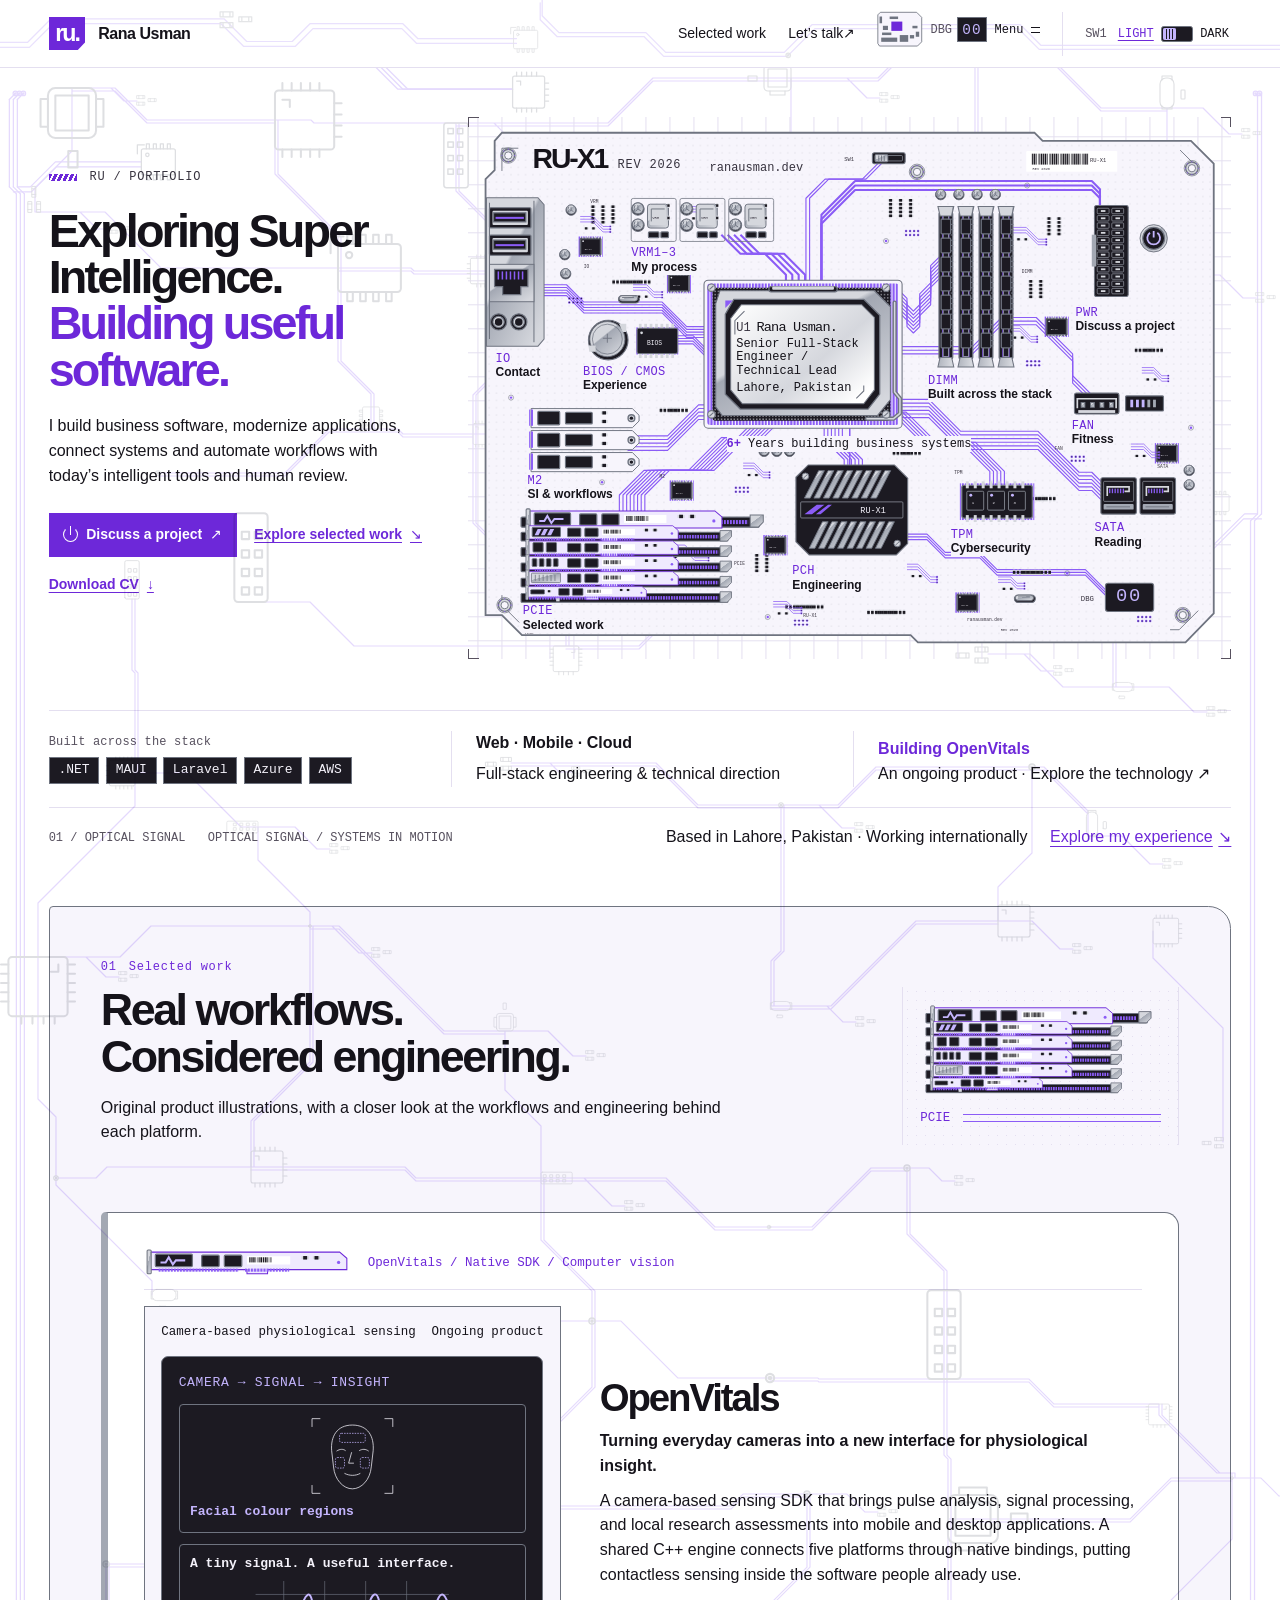
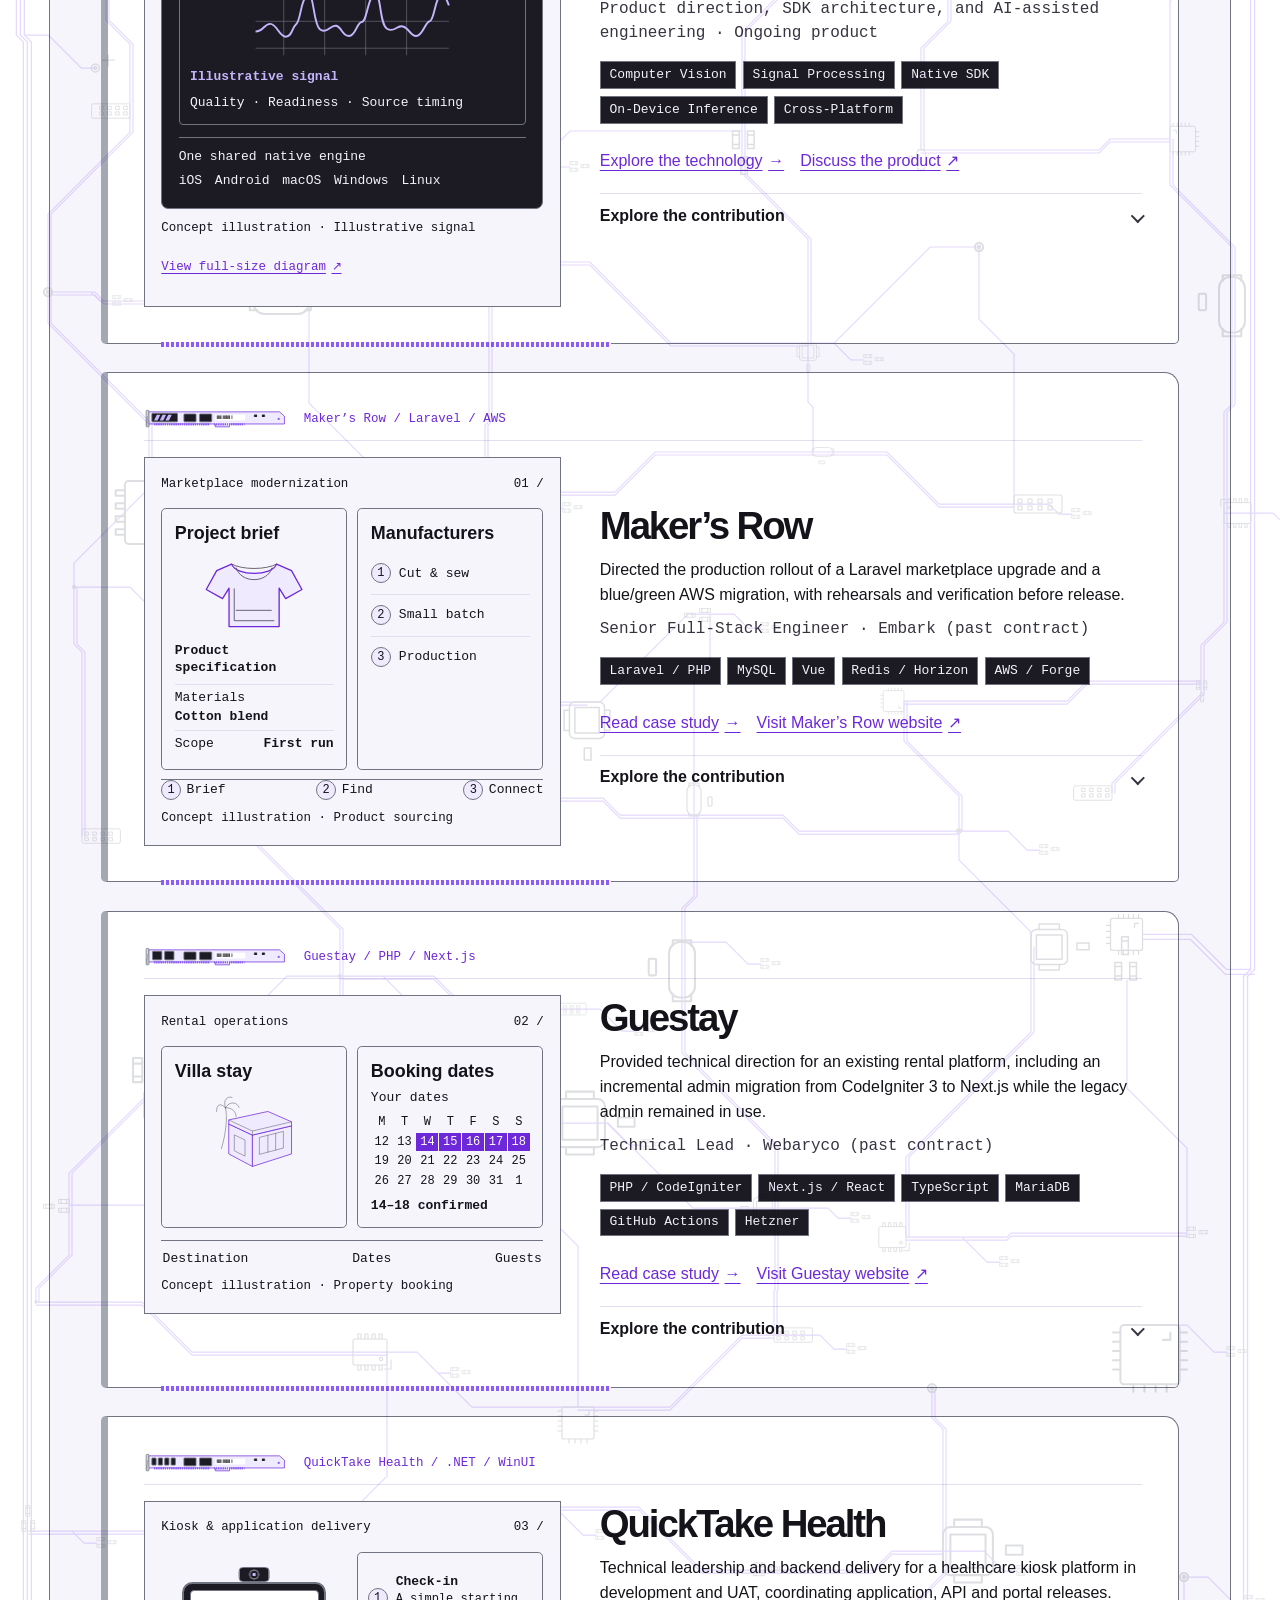
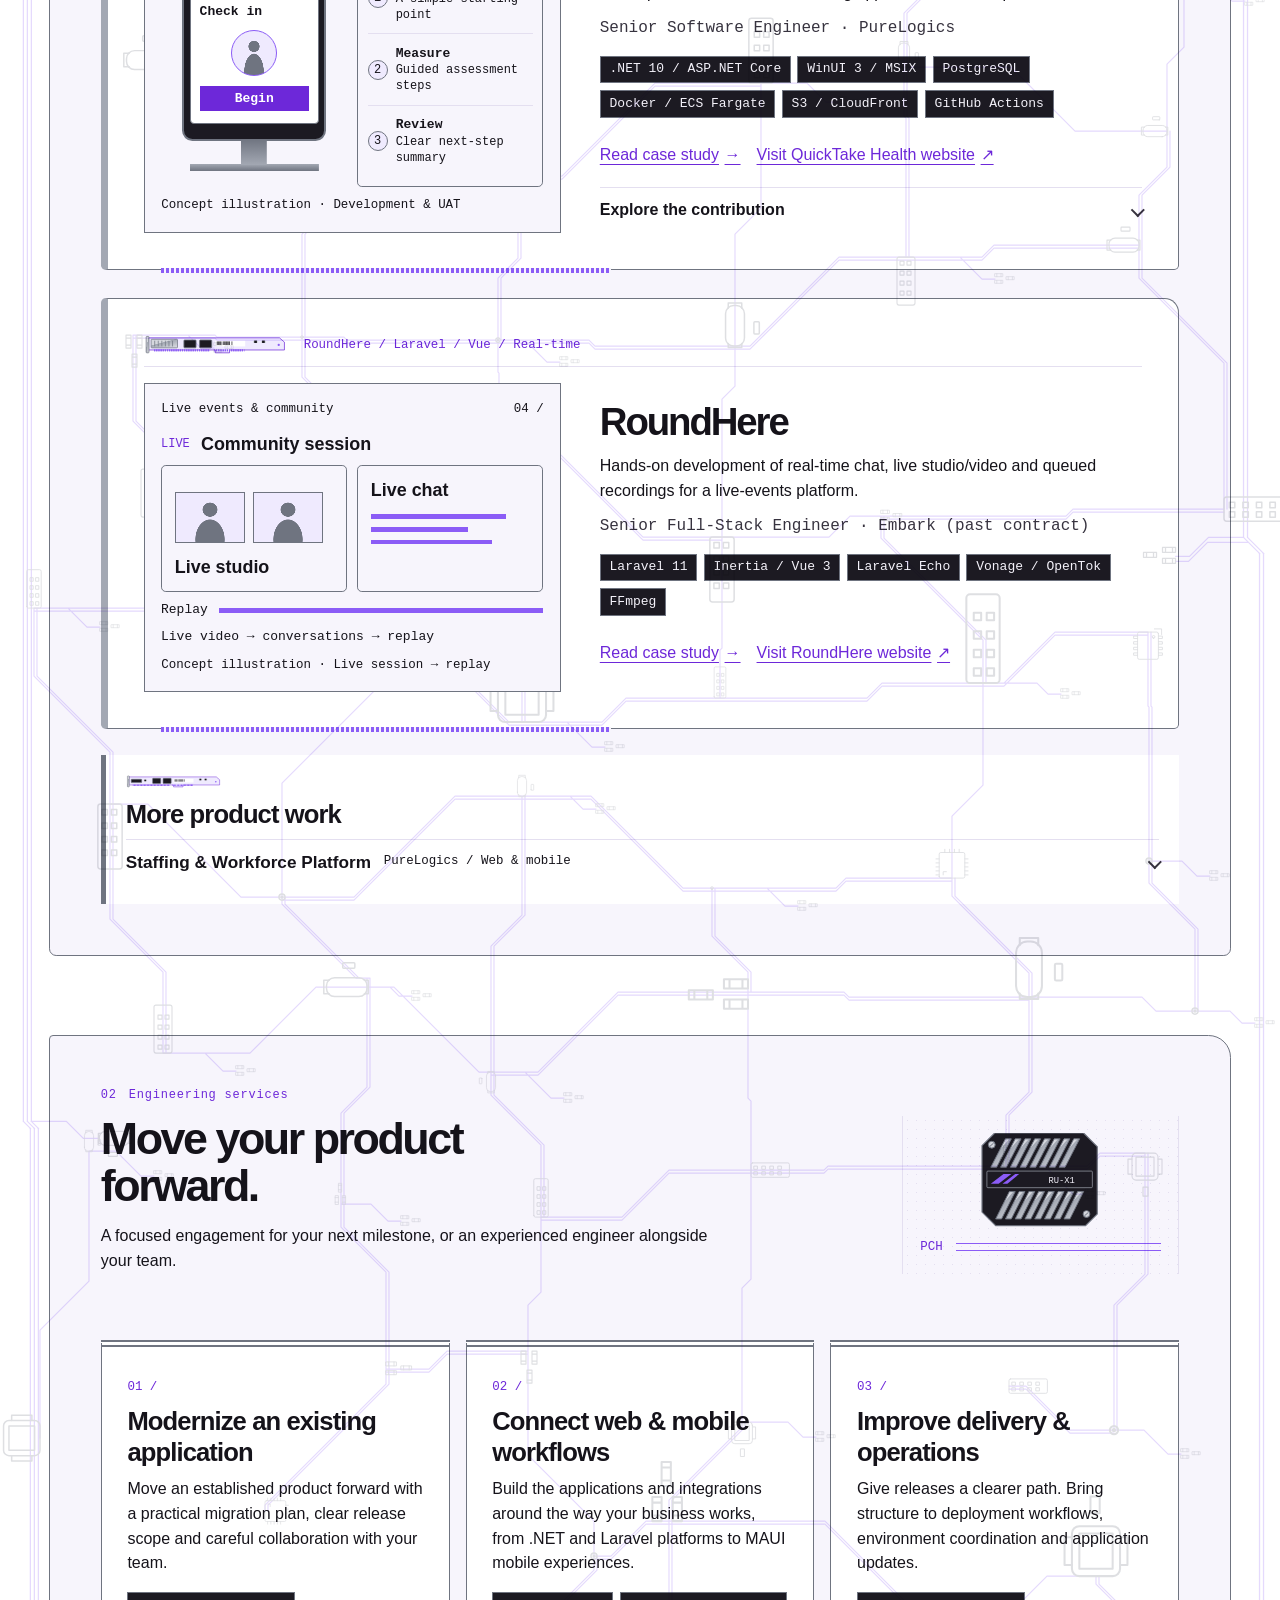
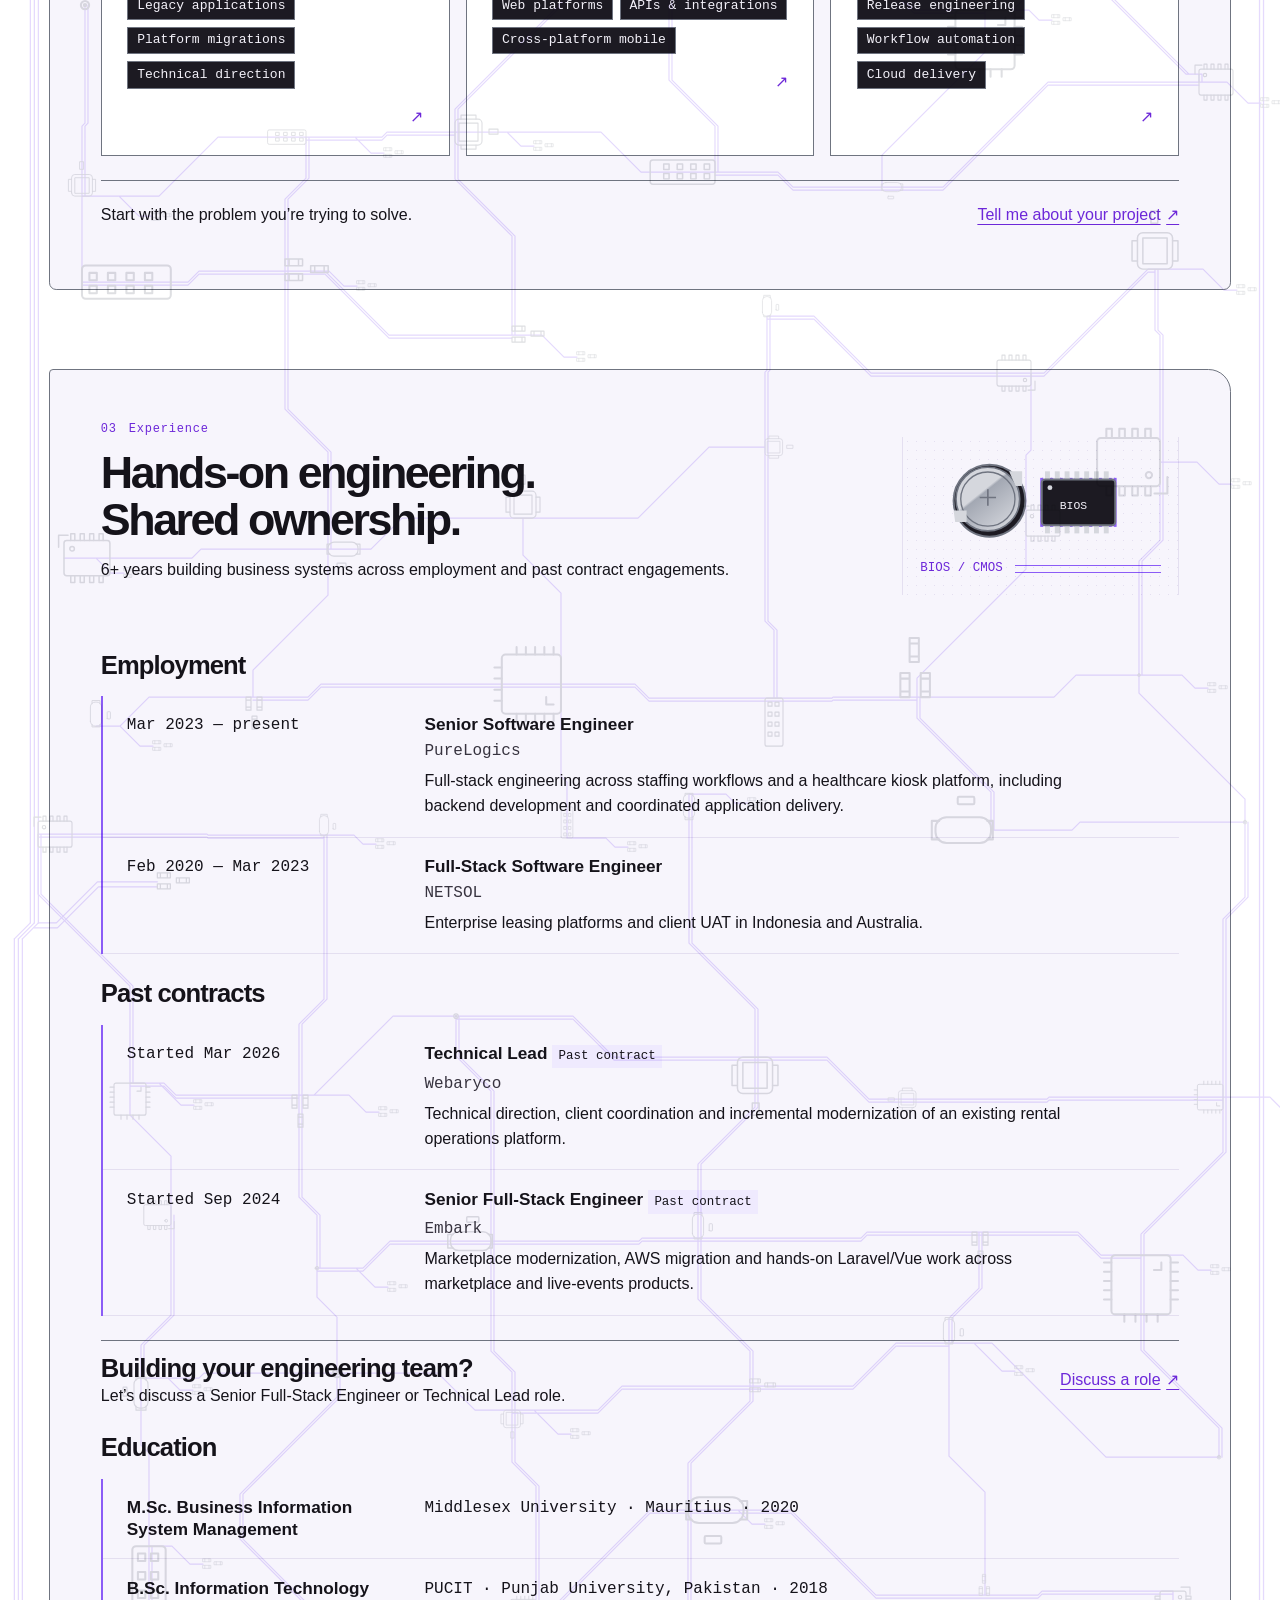
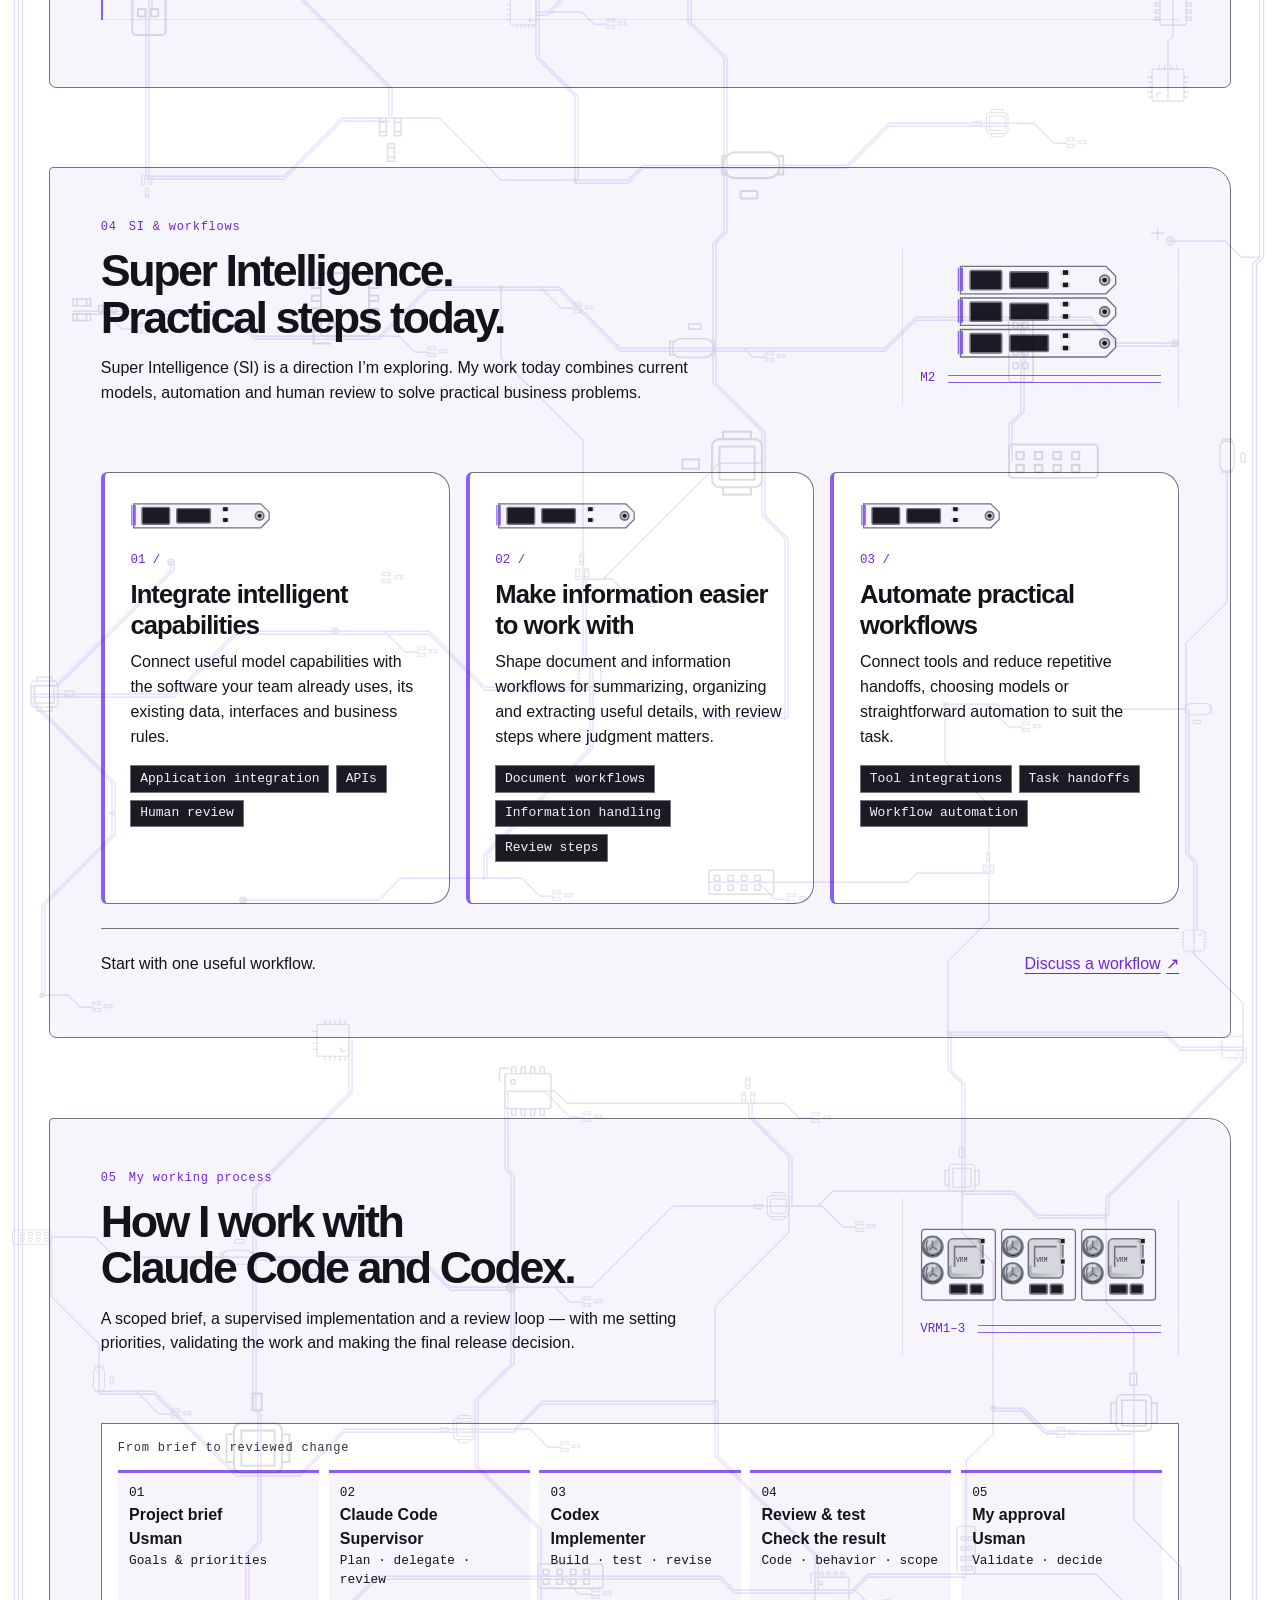
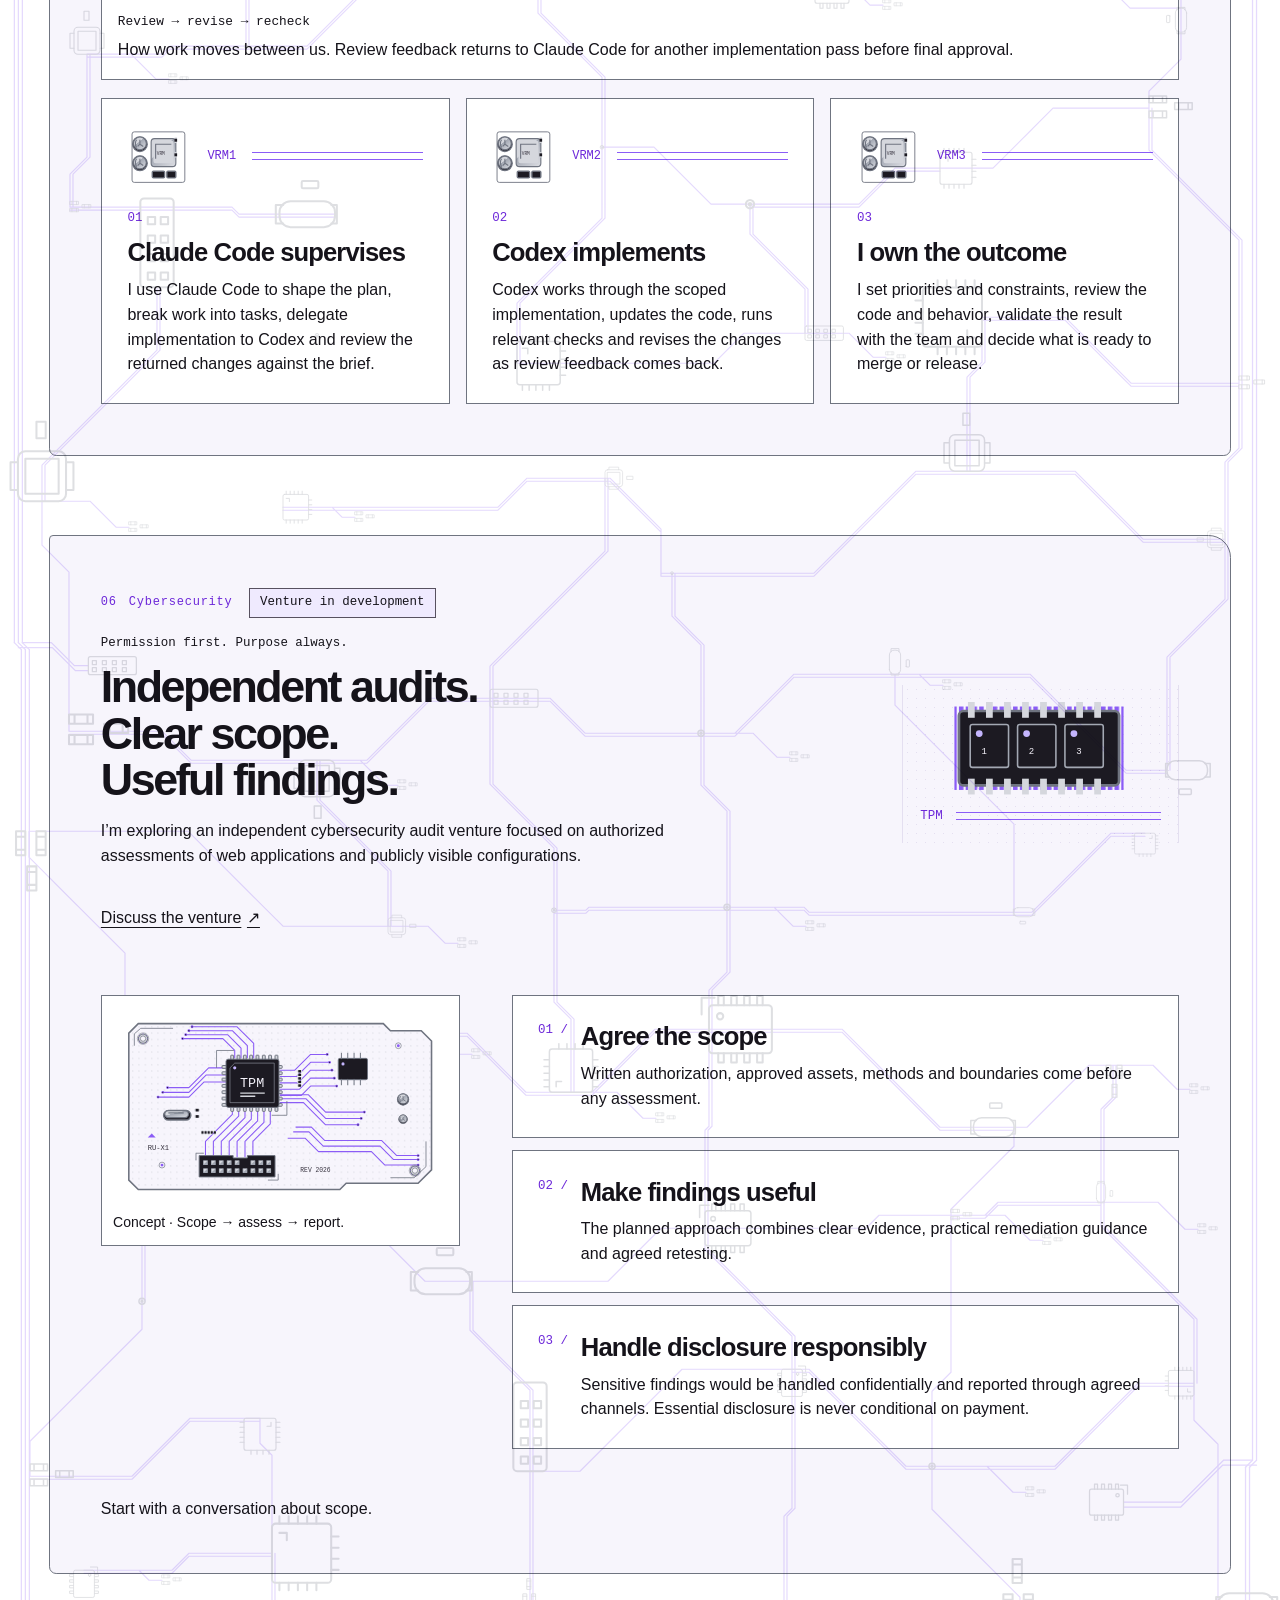
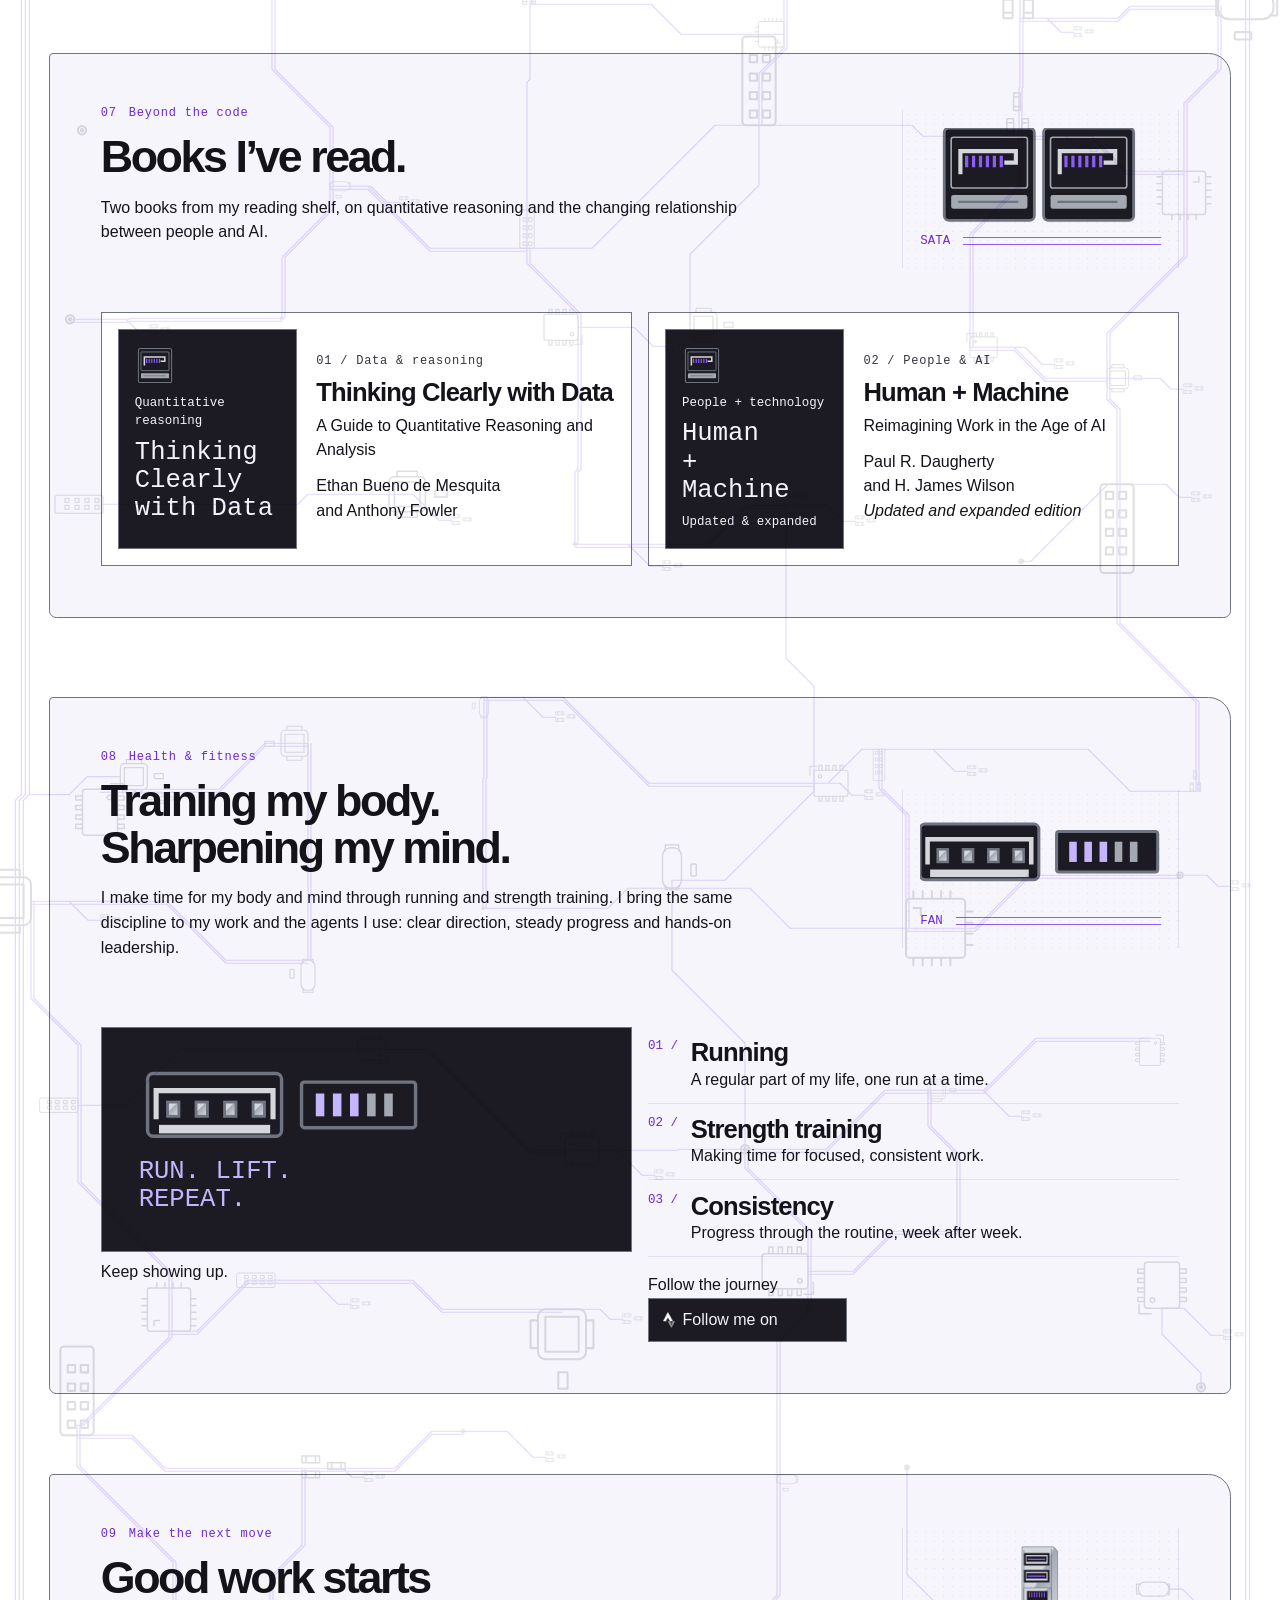
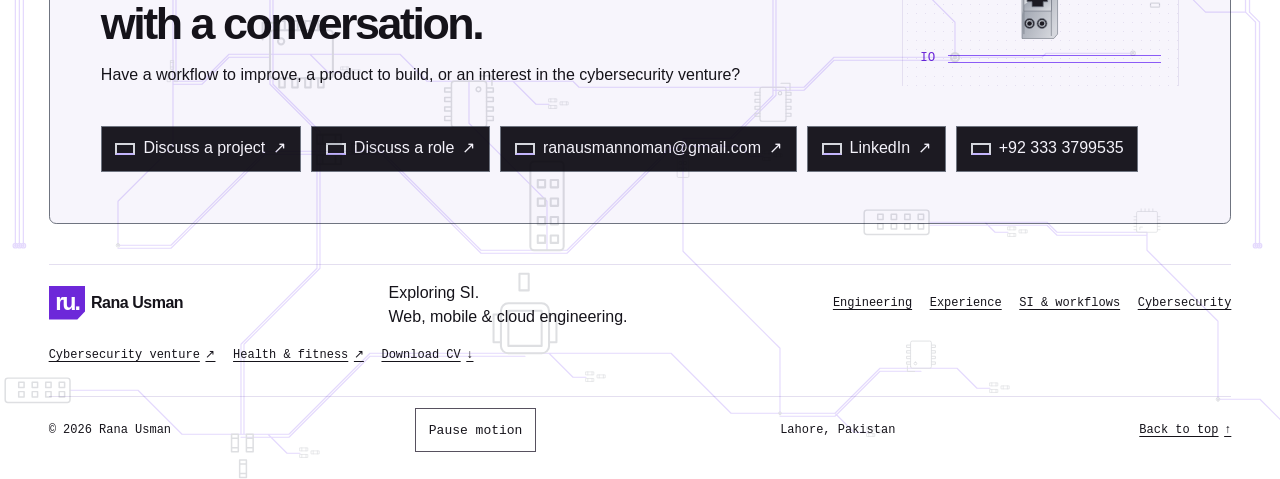
==== commit a8c56b1b: "Make the light circuit etching visible and bound artwork at extreme zoom" ====
--- a/index.html
+++ b/index.html
@@ -20,15 +20,15 @@
   <meta name="twitter:title" content="Rana Usman — Super Intelligence &amp; practical software">
   <meta name="twitter:description" content="Super Intelligence (SI) exploration, practical software engineering and an independent cybersecurity audit venture in development.">
   <link rel="icon" href="assets/favicon.svg" type="image/svg+xml">
-  <link rel="stylesheet" href="/motherboard/tokens.css?v=ru-x1-b5">
+  <link rel="stylesheet" href="/motherboard/tokens.css?v=ru-x1-b7">
   <script src="/motherboard/finish.js?v=ru-x1-b5" blocking="render"></script>
-  <link rel="stylesheet" href="/motherboard/board.css?v=ru-x1-b5">
+  <link rel="stylesheet" href="/motherboard/board.css?v=ru-x1-b7">
   <link rel="stylesheet" href="/motherboard/placements.css?v=ru-x1-b5">
   <link rel="stylesheet" href="/motherboard/cases.css?v=ru-x1-b5">
   <link rel="stylesheet" href="/motherboard/home.css?v=ru-x1-b5">
   <link rel="stylesheet" href="/motherboard/reflow.css?v=ru-x1-b5">
   <link rel="stylesheet" href="/motherboard/print.css?v=ru-x1-b5">
-  <script src="/motherboard/site.js?v=ru-x1-b6" defer></script>
+  <script src="/motherboard/site.js?v=ru-x1-b7" defer></script>
 </head>
 <body class="portfolio-page">
   <svg class="pcb-substrate" width="0" height="0" aria-hidden="true" focusable="false" xmlns="http://www.w3.org/2000/svg">
--- a/motherboard/tokens.css
+++ b/motherboard/tokens.css
@@ -4,13 +4,15 @@
   --surface-2: #F7F5FC;
   --line: #E4DFF0;
   --ink: #15131A;
-  --ink-2: #45414F;
-  --ink-3: #696475;
+  --ink-2: #37333F;
+  --ink-3: #57515F;
   --accent: #6D28D9;
   --accent-strong: #5B21B6;
   --accent-soft: #EFEAFE;
   --on-accent: #FFFFFF;
   --trace: #8B5CF6;
+  --etch-opacity: .23;
+  --mast-etch-opacity: .18;
   --metal-1: #D5D7DD;
   --metal-2: #A3A8B3;
   --metal-3: #6F7480;
@@ -35,6 +37,8 @@
     --accent-soft: #2B2507;
     --on-accent: #0A0A0B;
     --trace: #C9A30D;
+    --etch-opacity: .105;
+    --mast-etch-opacity: .085;
     --metal-1: #2E2E33;
     --metal-2: #4A4A51;
     --metal-3: #77777F;
--- a/motherboard/board.css
+++ b/motherboard/board.css
@@ -327,7 +327,7 @@
     height: 100%;
     pointer-events: none;
     user-select: none;
-    opacity: .105;
+    opacity: var(--etch-opacity);
   }
   .etched-traces, .etched-parts {
     fill: none;
@@ -342,6 +342,7 @@
 /* Etching travels across the mask and the raised panel finishes. The blending
    preserves dark ink on the white laminate and light ink on the black laminate. */
 @media screen and (forced-colors: none) {
+  :root:not([data-finish="dark"]) body { background-color: var(--surface); }
   .pcb-substrate { z-index: 2; mix-blend-mode: multiply; }
   :root[data-finish="dark"] .pcb-substrate { mix-blend-mode: screen; }
   .pcb-field { overflow: hidden; }
@@ -363,7 +364,7 @@
     width: 100%;
     height: 100%;
     pointer-events: none;
-    opacity: .085;
+    opacity: var(--mast-etch-opacity);
   }
   .fault-drawing { position: relative; z-index: 3; }
 }
--- a/motherboard/reflow.css
+++ b/motherboard/reflow.css
@@ -0,0 +1,72 @@
+@media screen {
+  :root:not([data-finish]) .mast { position: relative; }
+  :root:not([data-finish]) [id] { scroll-margin-top: .5rem; }
+  :root:not([data-finish]) .switch-seat { display: none; }
+  :root:not([data-finish]) .mast-inner:has(.navigator[open]) {
+    flex-wrap: wrap;
+    align-items: start;
+  }
+  :root:not([data-finish]) .navigator[open] {
+    grid-area: auto / 1 / auto / -1;
+    width: 100%;
+  }
+  :root:not([data-finish]) .navigator[open] nav {
+    position: static;
+    width: 100%;
+    max-height: none;
+    margin-block-end: .5rem;
+  }
+}
+
+/* A larger browser font can leave fewer than 19 em on a full-width phone. */
+@media screen and (max-width: 19em) {
+  :root { --gutter: 3vw; }
+  body { overflow-wrap: anywhere; }
+
+  .mast-inner {
+    display: grid;
+    grid-template-columns: minmax(44px, 1fr) auto;
+    align-items: center;
+    gap: 0 .25rem;
+    padding-block: 3px;
+  }
+  .mast-inner .brand { grid-area: 1 / 1; }
+  .mast-inner .navigator { grid-area: 1 / 2; justify-self: end; }
+  .mast-inner .switch-seat { grid-area: 2 / 1 / 3 / 3; justify-self: end; }
+  .mast-inner .switch { gap: .22rem; padding: 0; }
+  .navigator nav { position: absolute; top: 100%; max-height: calc(100dvh - 6rem); }
+  .mast-inner .navigator { position: static; }
+  [id] { scroll-margin-top: 6rem; }
+
+  .drawing { padding: 2vw; }
+  .board {
+    grid-template-columns: minmax(0, 1fr) auto;
+    padding-inline: 2vw;
+  }
+  .board-id { grid-column: 1 / -1; flex-wrap: wrap; }
+  .board .portrait-silk { display: none; }
+  .stations, .station .component-label, .cpu-face, .board-stat { min-width: 0; }
+  .board .station:not(.st-cpu) a {
+    grid-template-columns: minmax(0, 1fr);
+    gap: .25rem;
+    padding-inline: .9rem .2rem;
+  }
+  .board .station:not(.st-cpu) .portrait-part { width: min(75%, 7rem); }
+  .board .station .component-label { justify-self: stretch; }
+  .board .st-cpu .cpu-face { width: 67%; }
+
+  .assembly > .wrap { padding-inline: 3vw; }
+  .chapter-intro, .project-list, .seated-card, .book-list, .fitness-grid,
+  .security-lead, .security-principles, .process-list, .service-list, .si-offer-grid {
+    grid-template-columns: minmax(0, 1fr);
+  }
+  .assembly .chapter-intro .component-plate {
+    grid-template-columns: minmax(0, 1fr) auto;
+    gap: .25rem;
+  }
+  .component-plate .part-close { max-width: 100%; justify-self: start; }
+  .chapter-intro .component-plate::after { display: none; }
+  .security-principles li { grid-template-columns: minmax(0, 1fr); }
+  .fitness-practices li { display: block; }
+  .project-actions a, .project-copy .slot-name, .io-port { min-width: 0; max-width: 100%; }
+}
--- a/motherboard/print.css
+++ b/motherboard/print.css
@@ -1,12 +1,12 @@
 @media print {
   @page { margin: 16mm; }
   html, body { background:var(--surface); color:var(--ink); font:11pt/1.45 var(--sans); }
-  *, *::before,*::after { background:var(--clear) !important; box-shadow:none !important; text-shadow:none !important; border:0 !important; color:var(--ink) !important; animation:none !important; }
-  body :is(.mast,.skip,.library,svg,.drawing,.board-legend .legend-mark,.component-plate,.project-visual,.book-jacket,.security-visual img,.case-stamp,.project-schematic,.case-hero figure img,.thermal-plate,.case-toc,.case-breadcrumb,.case-metal-bracket,.case-next,.motion-toggle,.disclosure-icon,.role-type::before,.footer-nav,.footer-links,.ref-silk,.service-symbol,.phase-figure,.actions,.hero-actions,.footer-bottom a,.flow-mobile,.case-next-heading,footer button) { display:none !important; }
+  *, *::before,*::after { background:var(--clear) !important; box-shadow:none !important; text-shadow:none !important; border:0 !important; outline:0 !important; color:var(--ink) !important; animation:none !important; }
+  body :is(.mast,.skip,.library,svg,.drawing,.board-legend .legend-mark,.component-plate,.project-visual,.book-jacket,.security-visual img,.case-stamp,.project-schematic,.case-hero figure img,.case-toc,.case-breadcrumb,.case-metal-bracket,.case-next,.motion-toggle,.disclosure-icon,.role-type::before,.footer-nav,.footer-links,.ref-silk,.service-symbol,.phase-figure,.actions,.hero-actions,.footer-bottom a,.flow-mobile,.case-next-heading,footer button) { display:none !important; }
   .portfolio-page :is(.page,.wrap,.chapter,.section-heading,.project-list,.project,.project-copy,.spec,.spec > *,.section-footer,.section-footer a,.process-list,.security-principles,.service-list,.si-offer-grid,.security-lead,.book-list,.book,.fitness-grid,.recruiter-note,.footer-main,.footer-bottom,.education-list li,.boot-log li,.flow-wide,.flow-stages,.flow-stages li,.io-ports),
   .case-page :is(.case-pcb,.case-card-shell,.case-hero,.case-card-body,.case-hero-grid,.case-hero-copy,.case-chip,.case-content-layout,.case-article,.case-summary,.case-section,.case-workflow,.case-footer,.ov-feature-grid,.ov-assessment-list,.ov-paths,.ov-stack,.ov-stack > div,.ov-node),
   .fault-board,.fault-copy { display:block !important; position:static; width:100%; max-width:none; min-height:0; padding:0; margin:.45rem 0; }
-  .case-hero figure,.fault-drawing,.case-hero-action,.strava-badge::before {display:none !important;}
+  .case-hero figure,.case-hero-action,.strava-badge::before {display:none !important;}
   .studio-lines,.seated-card::after,.case-card-shell::after,.main-ic::after,.main-ic::before,.io-port::before {content:none !important;}
   .portfolio-page :is(.service,.si-offer,.security-principles li,.process-list li,.experience-row,.more-work),.case-page .case-article .case-section { padding:.3rem 0; }
   .portfolio-page .hero-copy {max-width:none;}
@@ -20,4 +20,32 @@
   .card-tech,.project-stack,.service-tags,.stack,.case-tech-parts {display:block !important;padding:0;}
   :is(.project-stack,.service-tags,.stack) li,.tech-package {display:inline;padding:0 .3em 0 0;}
   .portfolio-footer,.case-footer {font-size:9pt;}.case-article p {max-width:none;}
+
+  .portfolio-page .print-identity[hidden] {
+    display: block !important;
+    margin-bottom: 1rem;
+    break-inside: avoid;
+  }
+  .print-identity strong { font-weight: 600; }
+  .print-identity p:first-child { font-size: 16pt; }
+  .portfolio-page :is(.chapter-intro, .security-principles li, .thermal-plate, .io-port) {
+    display: block !important;
+    min-height: 0;
+    padding: 0;
+  }
+  .thermal-plate strong { font: 600 11pt/1.4 var(--sans); }
+  .portfolio-page .strava-badge {
+    display: block;
+    font-size: 0;
+  }
+  .strava-badge img { display: none !important; }
+  .strava-badge::after { content: attr(aria-label); font: 11pt/1.45 var(--sans); }
+  .fault-drawing, .fault-led, .fault-drawing p {
+    display: block;
+    position: static;
+    padding: 0;
+    font: 11pt/1.45 var(--mono);
+  }
+  .fault-led span, .fault-led strong { display: inline; font: inherit; }
+  .fault-led strong { margin-left: .5em; }
 }
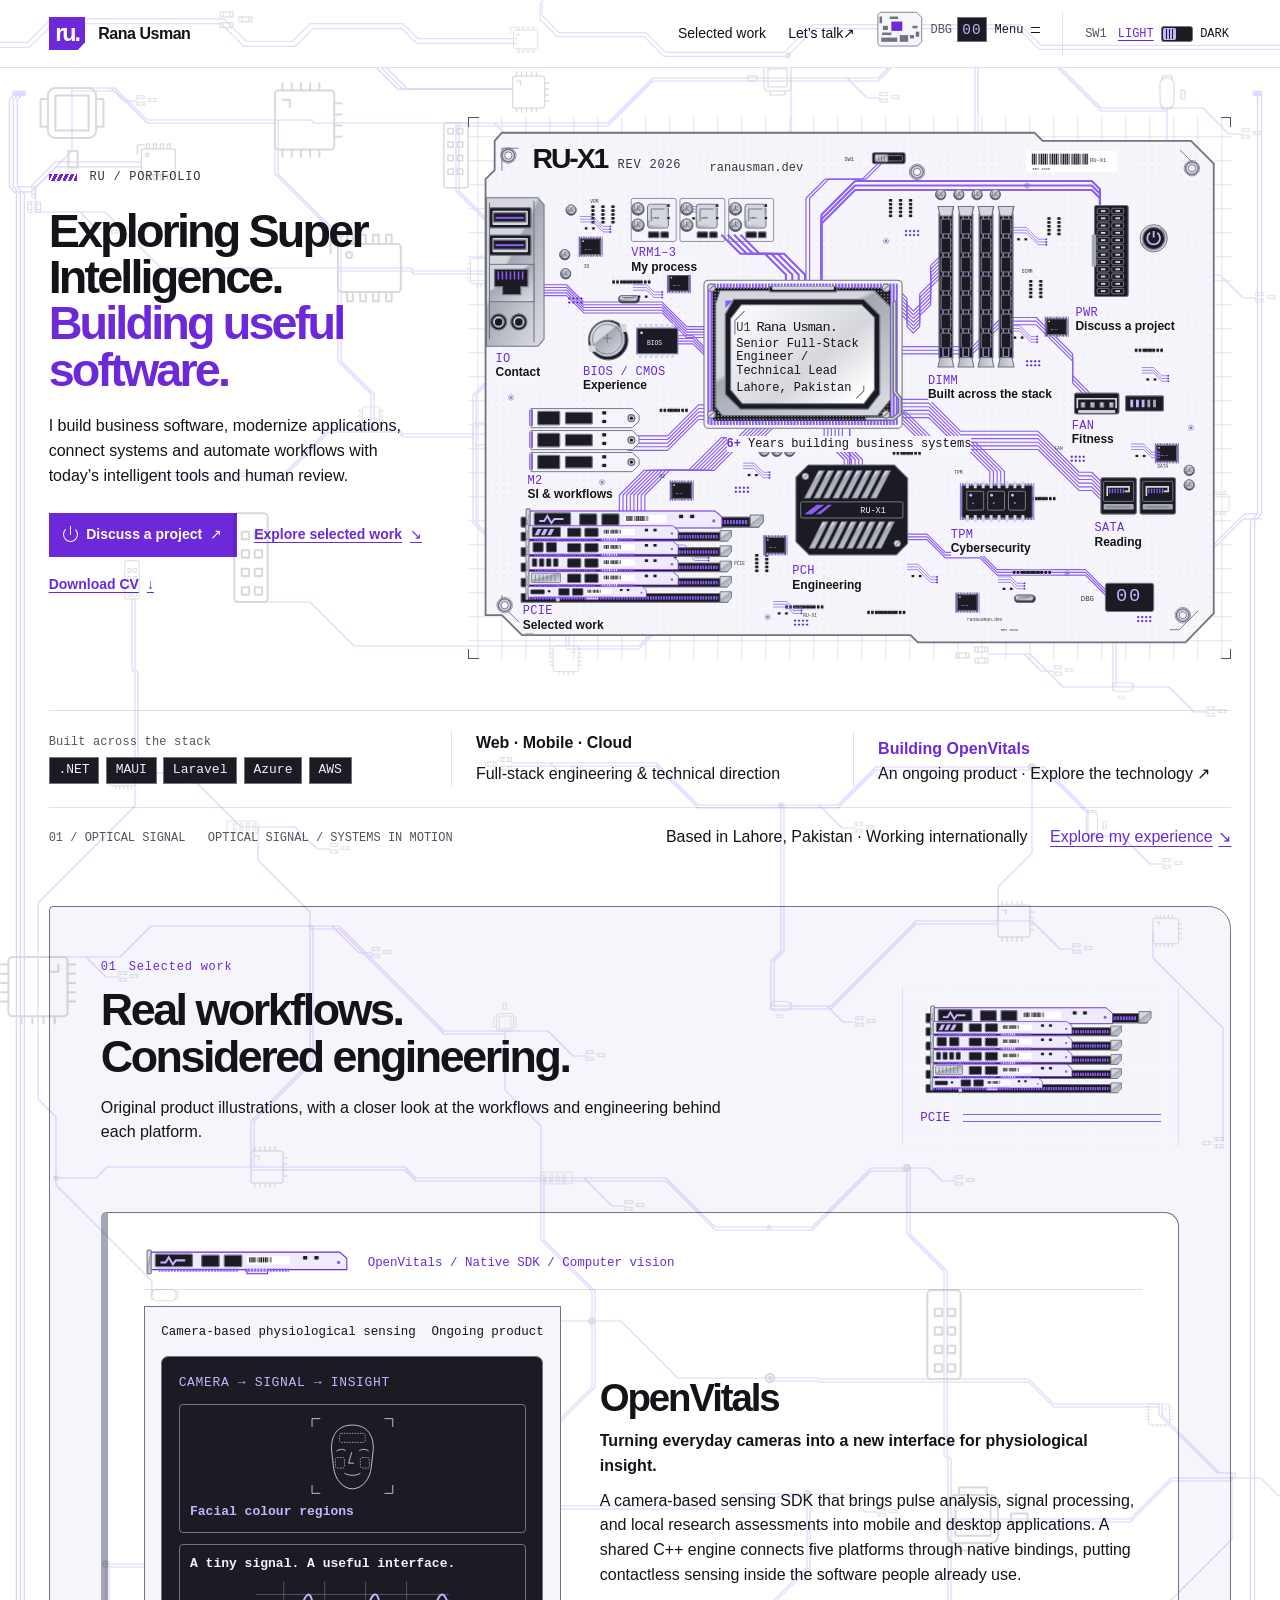
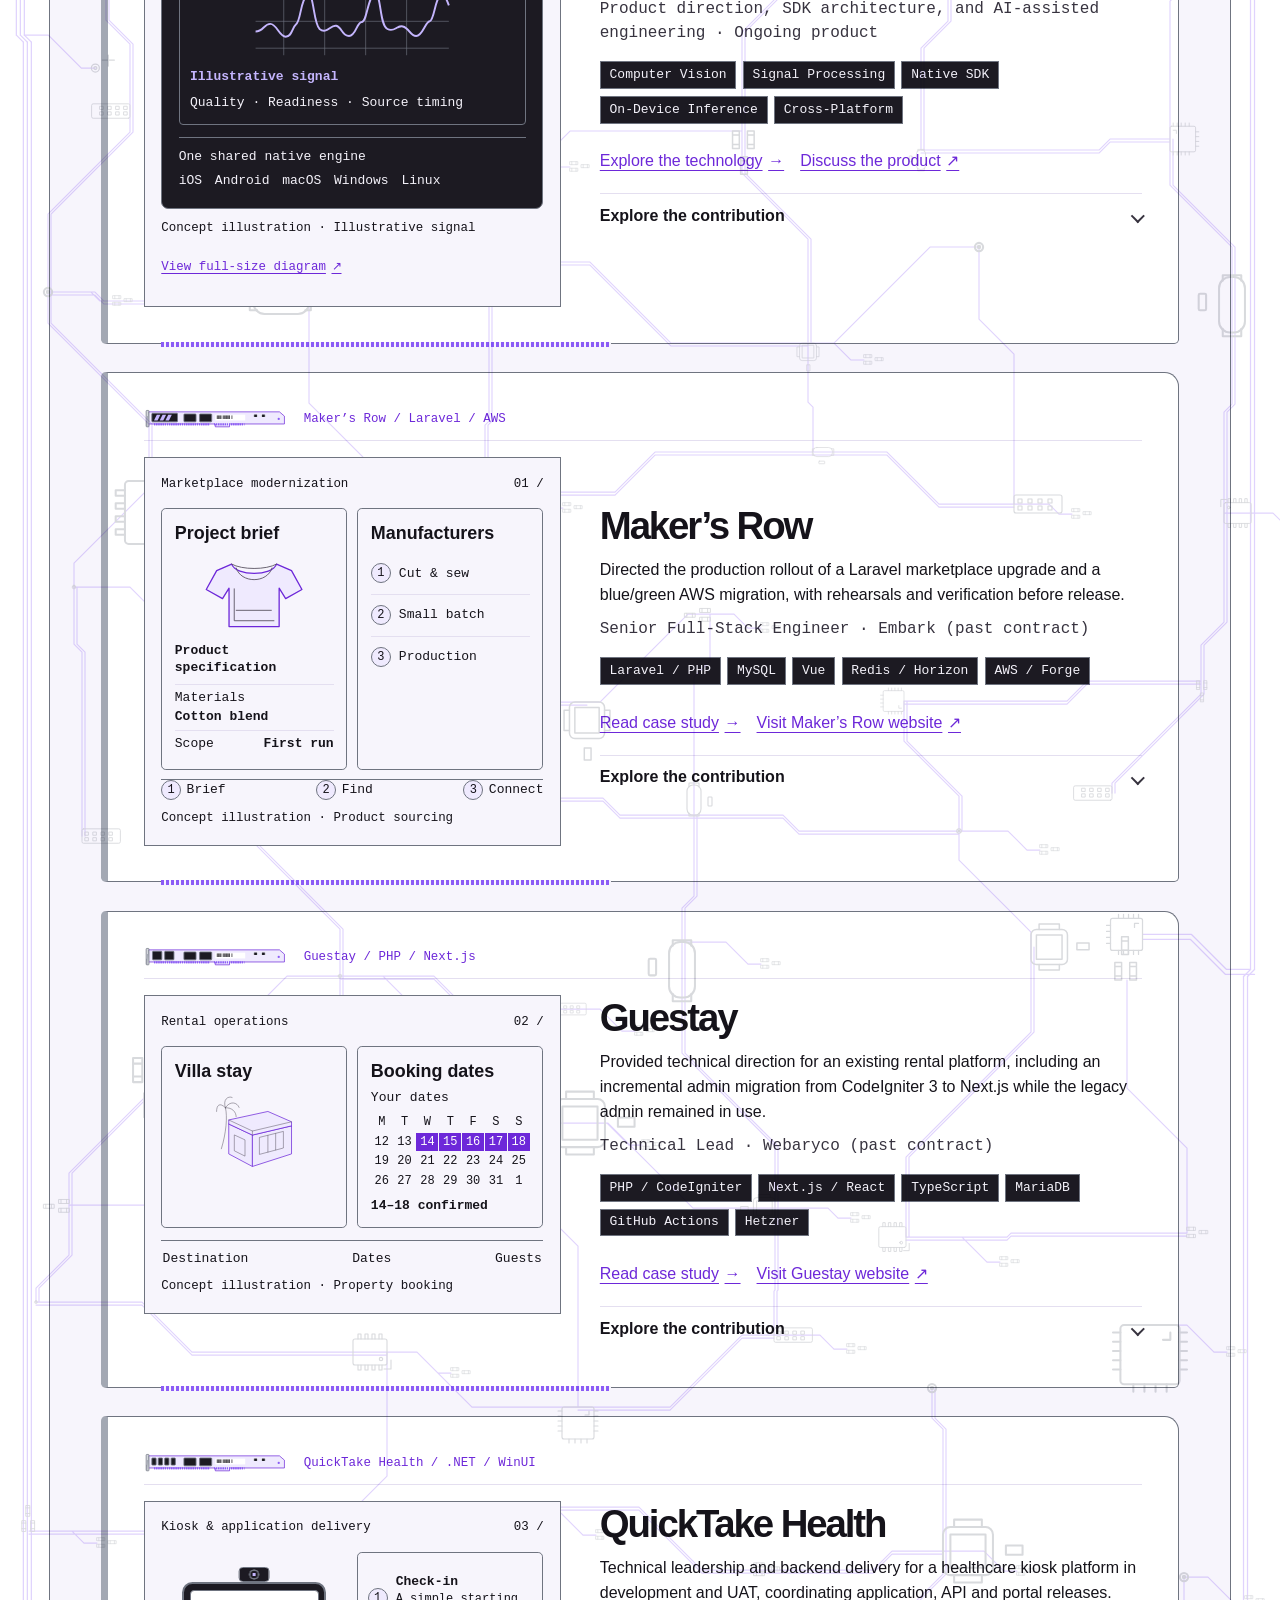
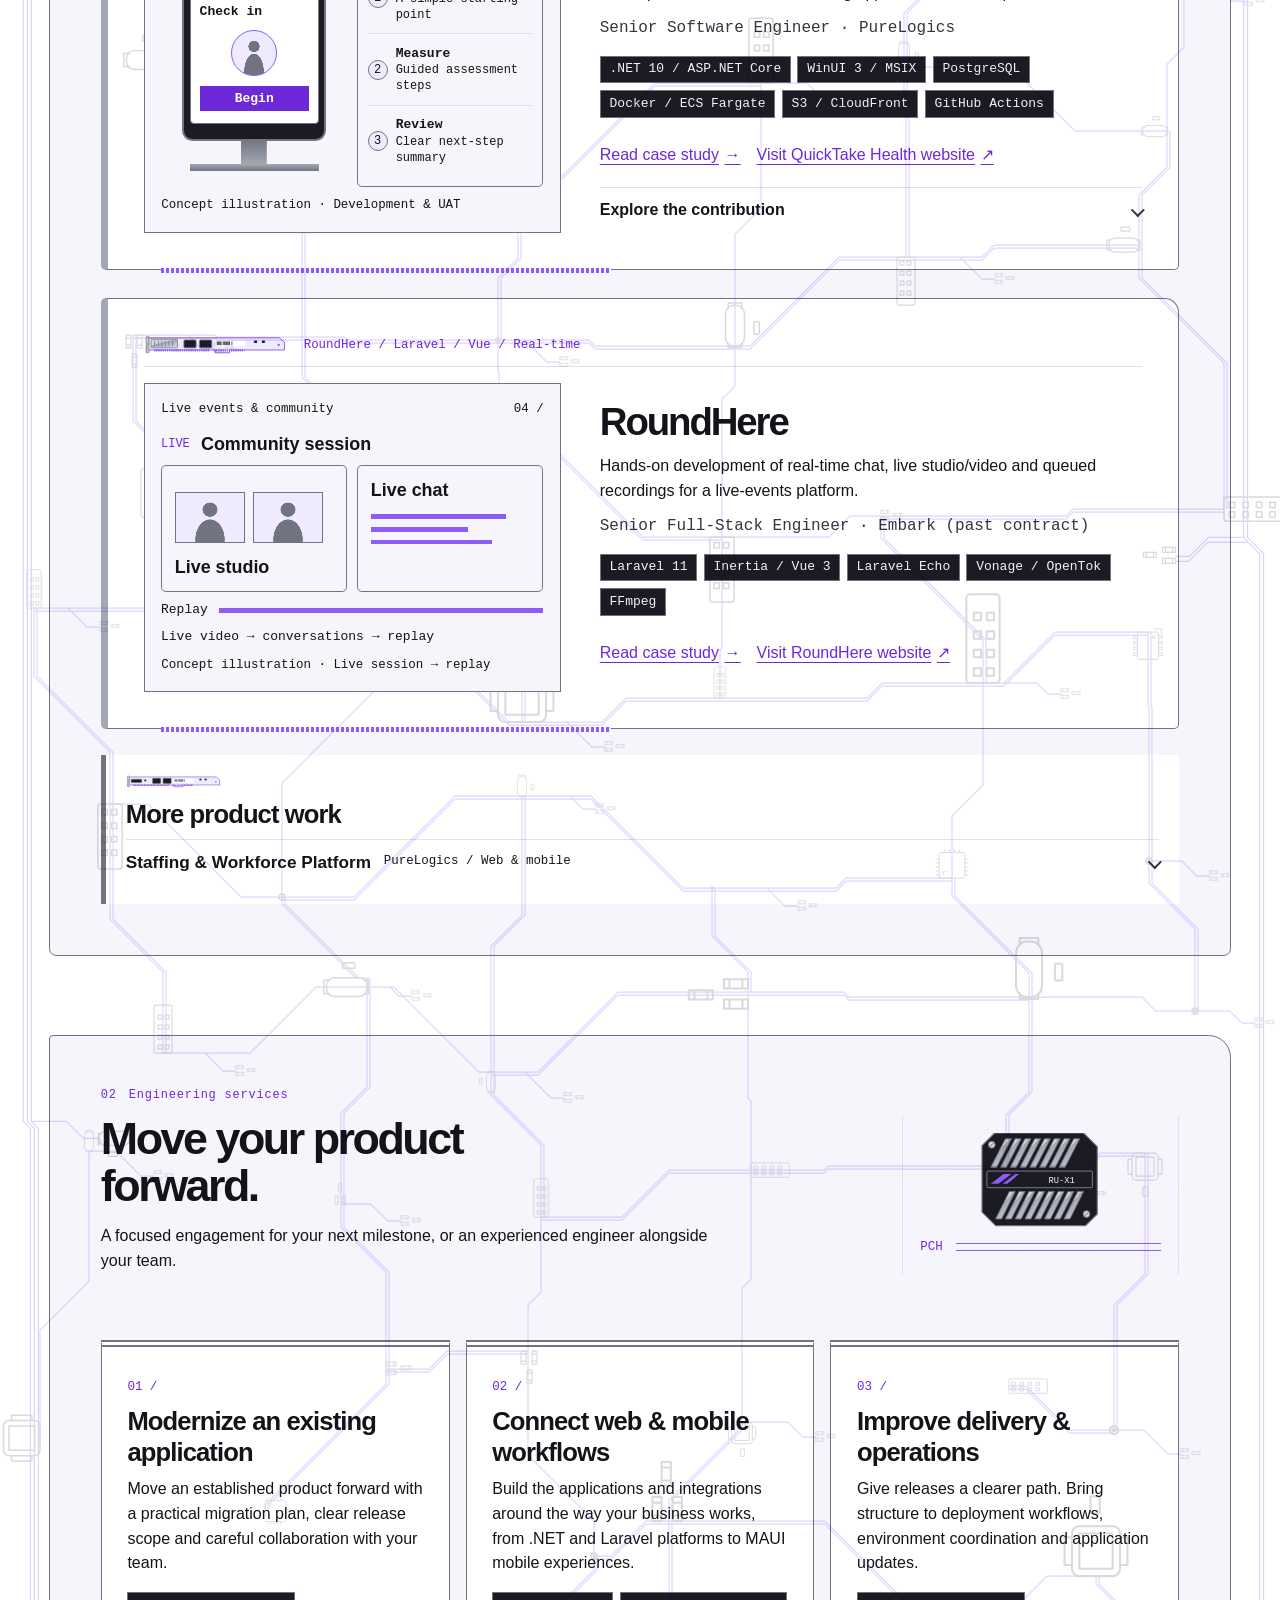
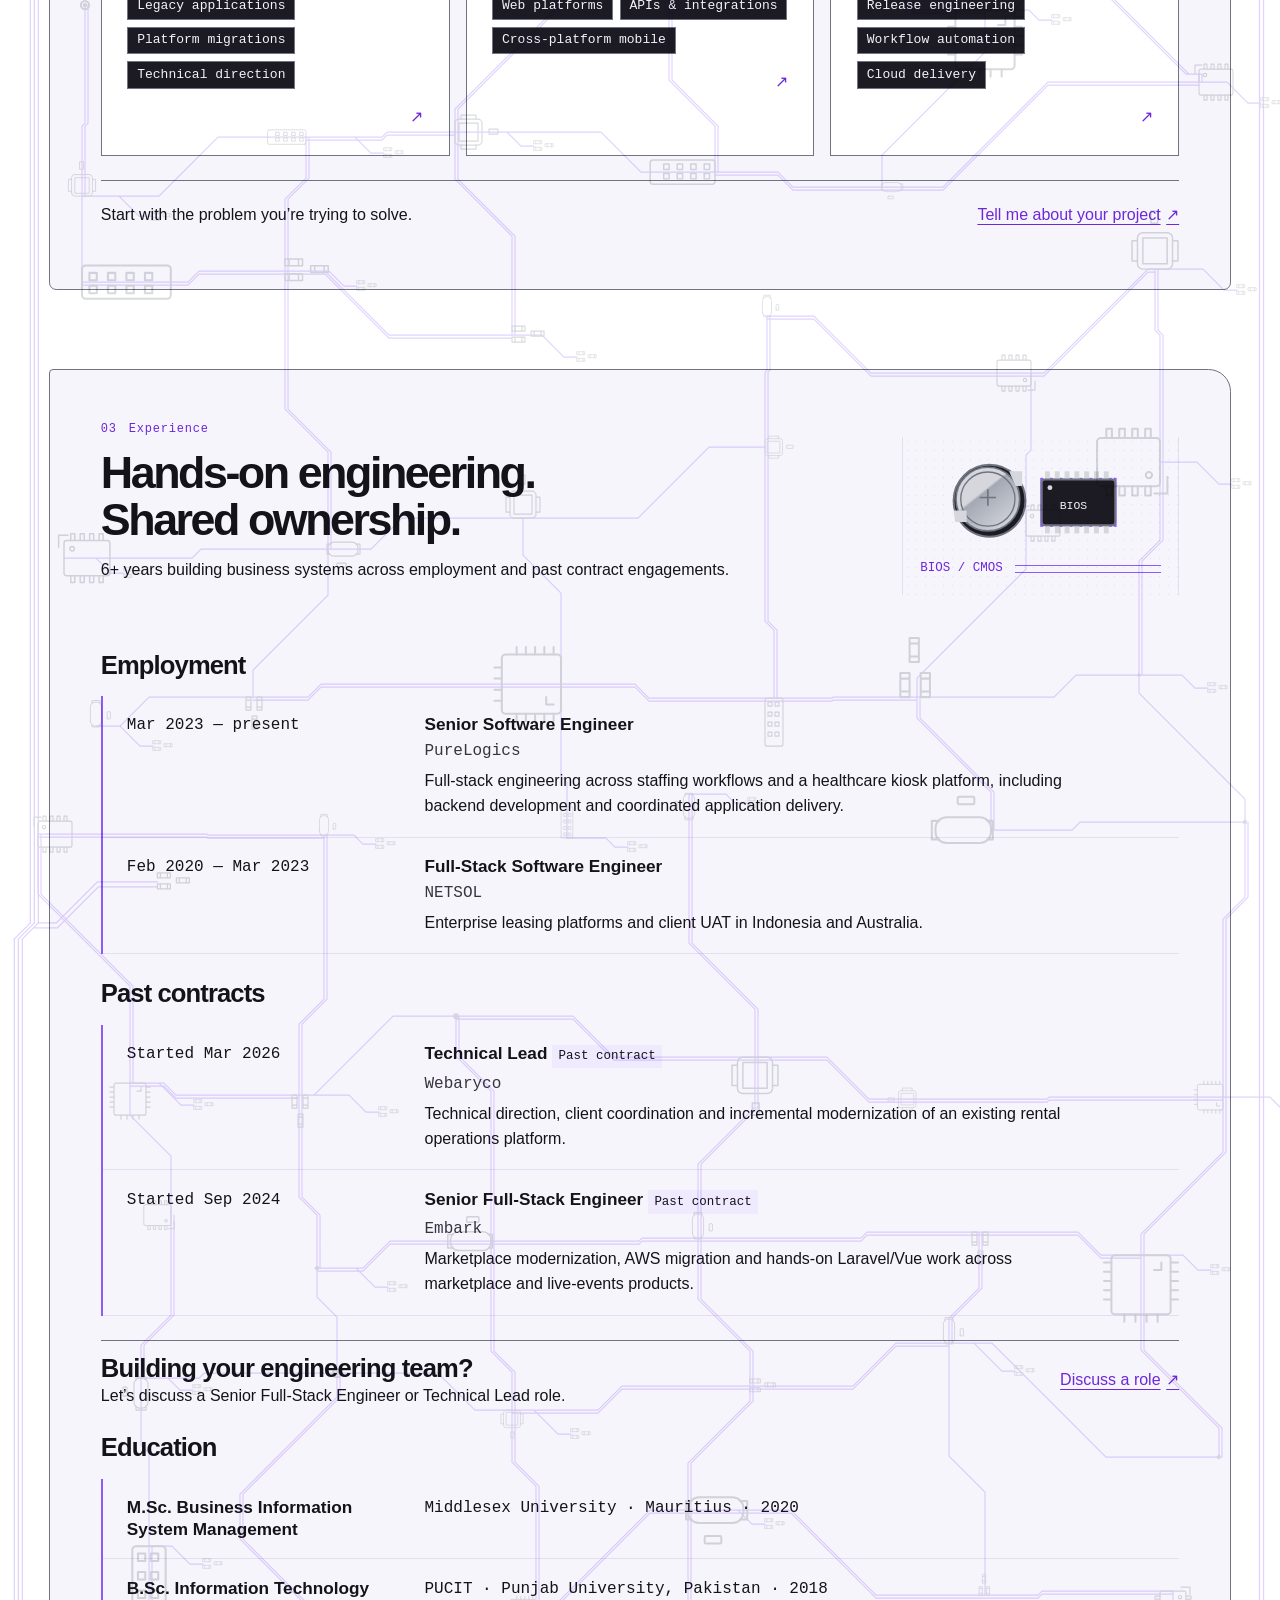
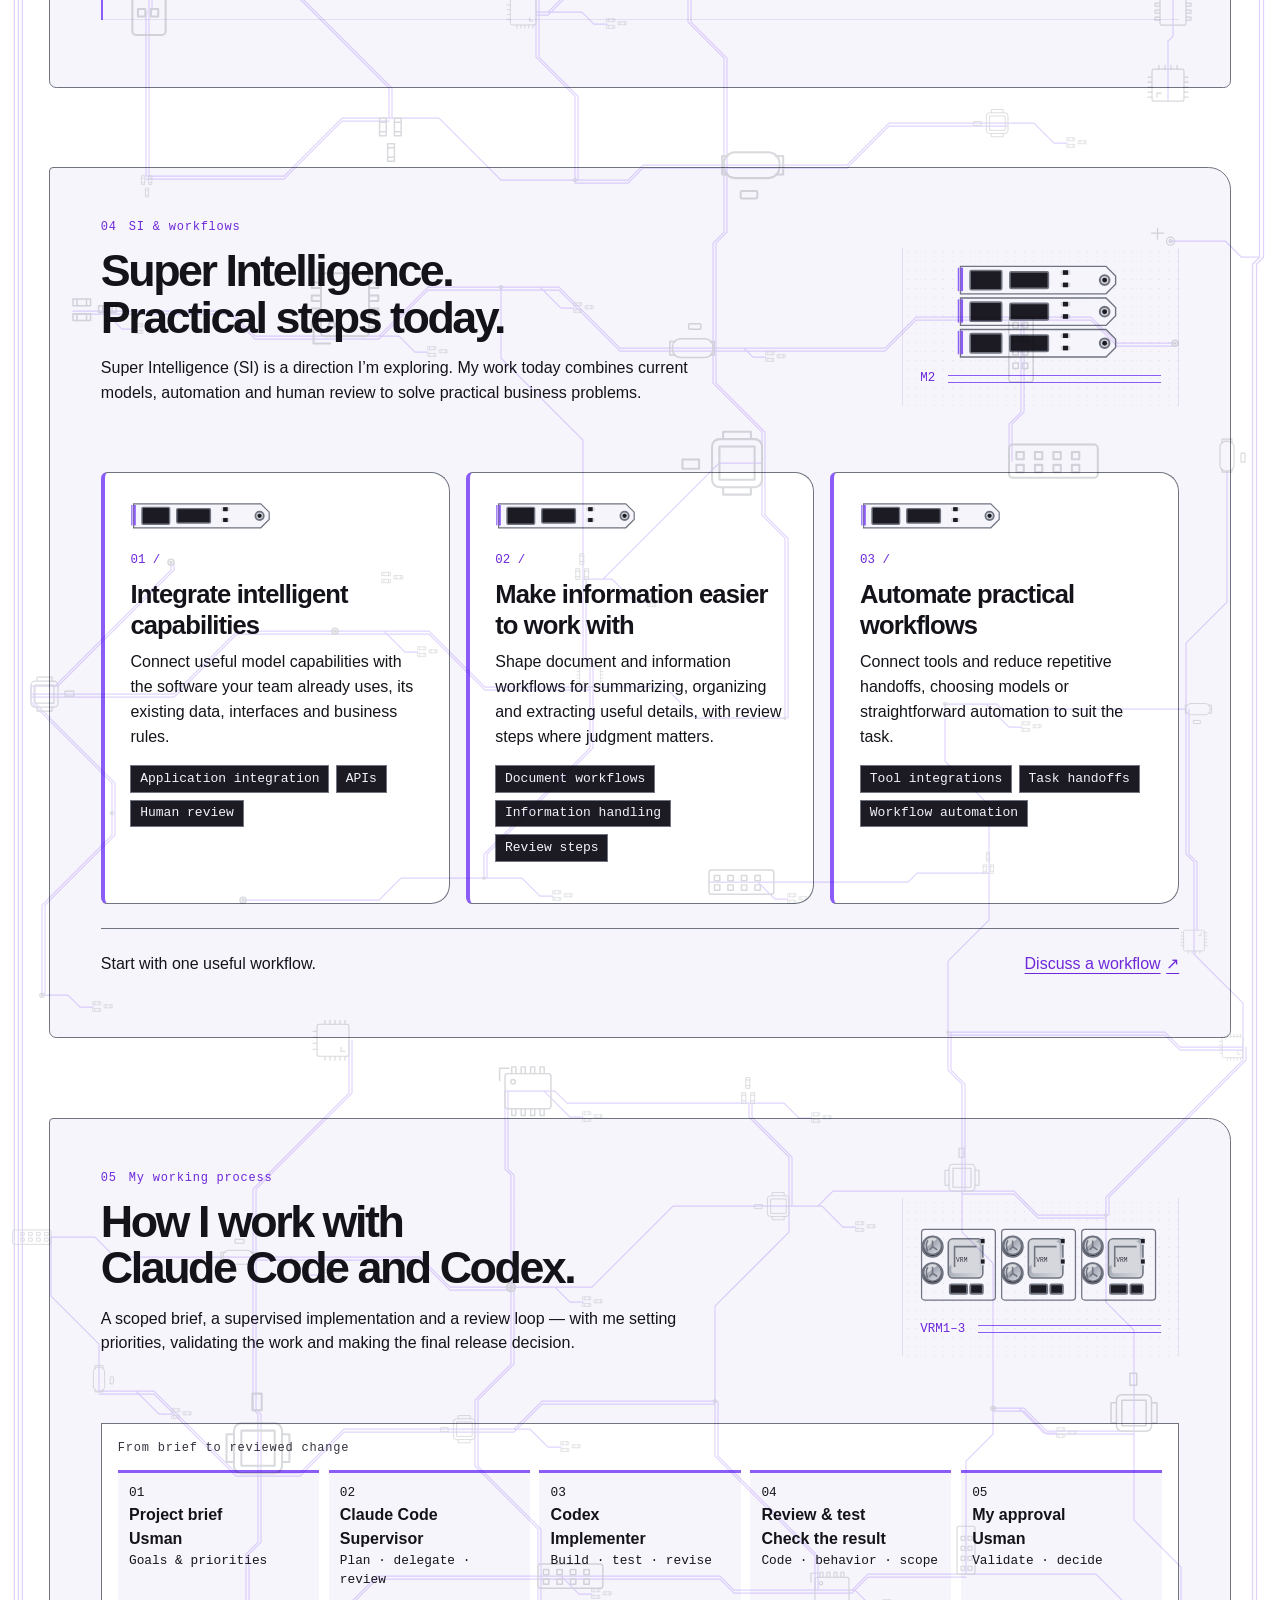
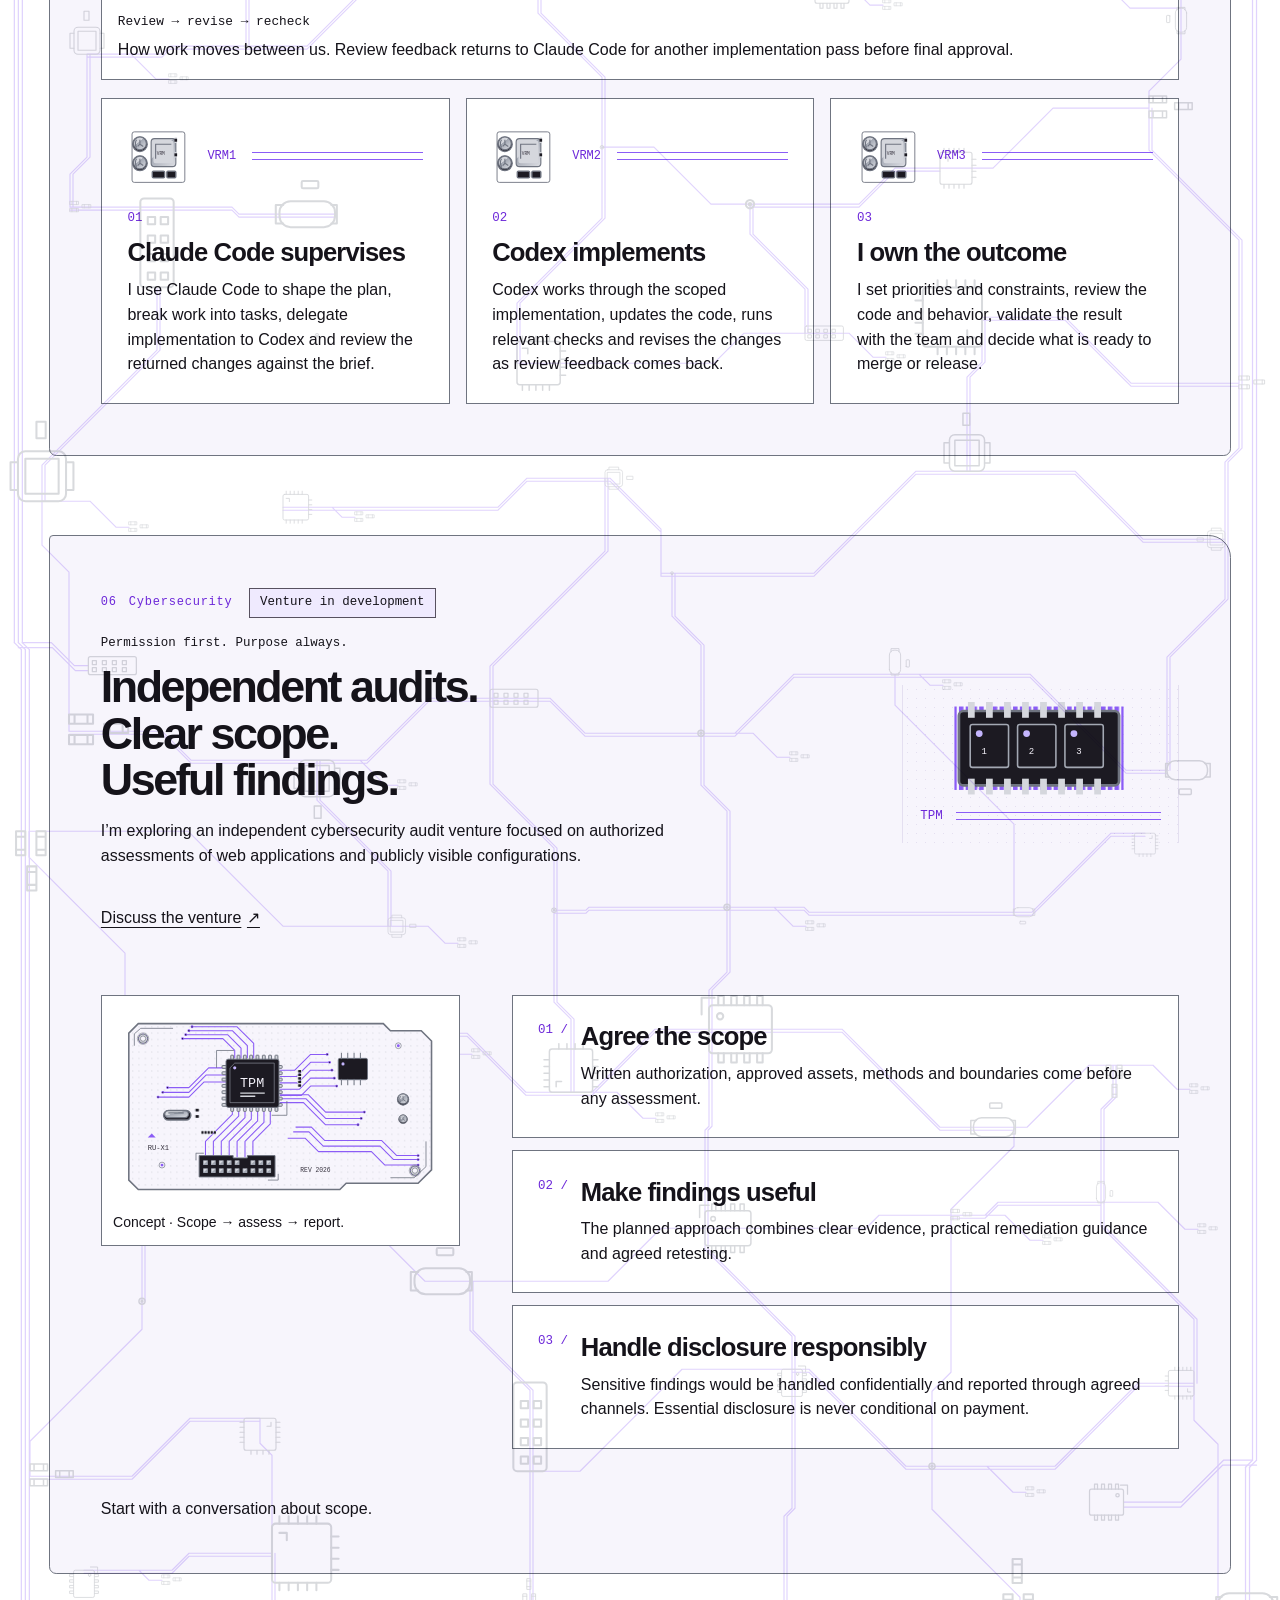
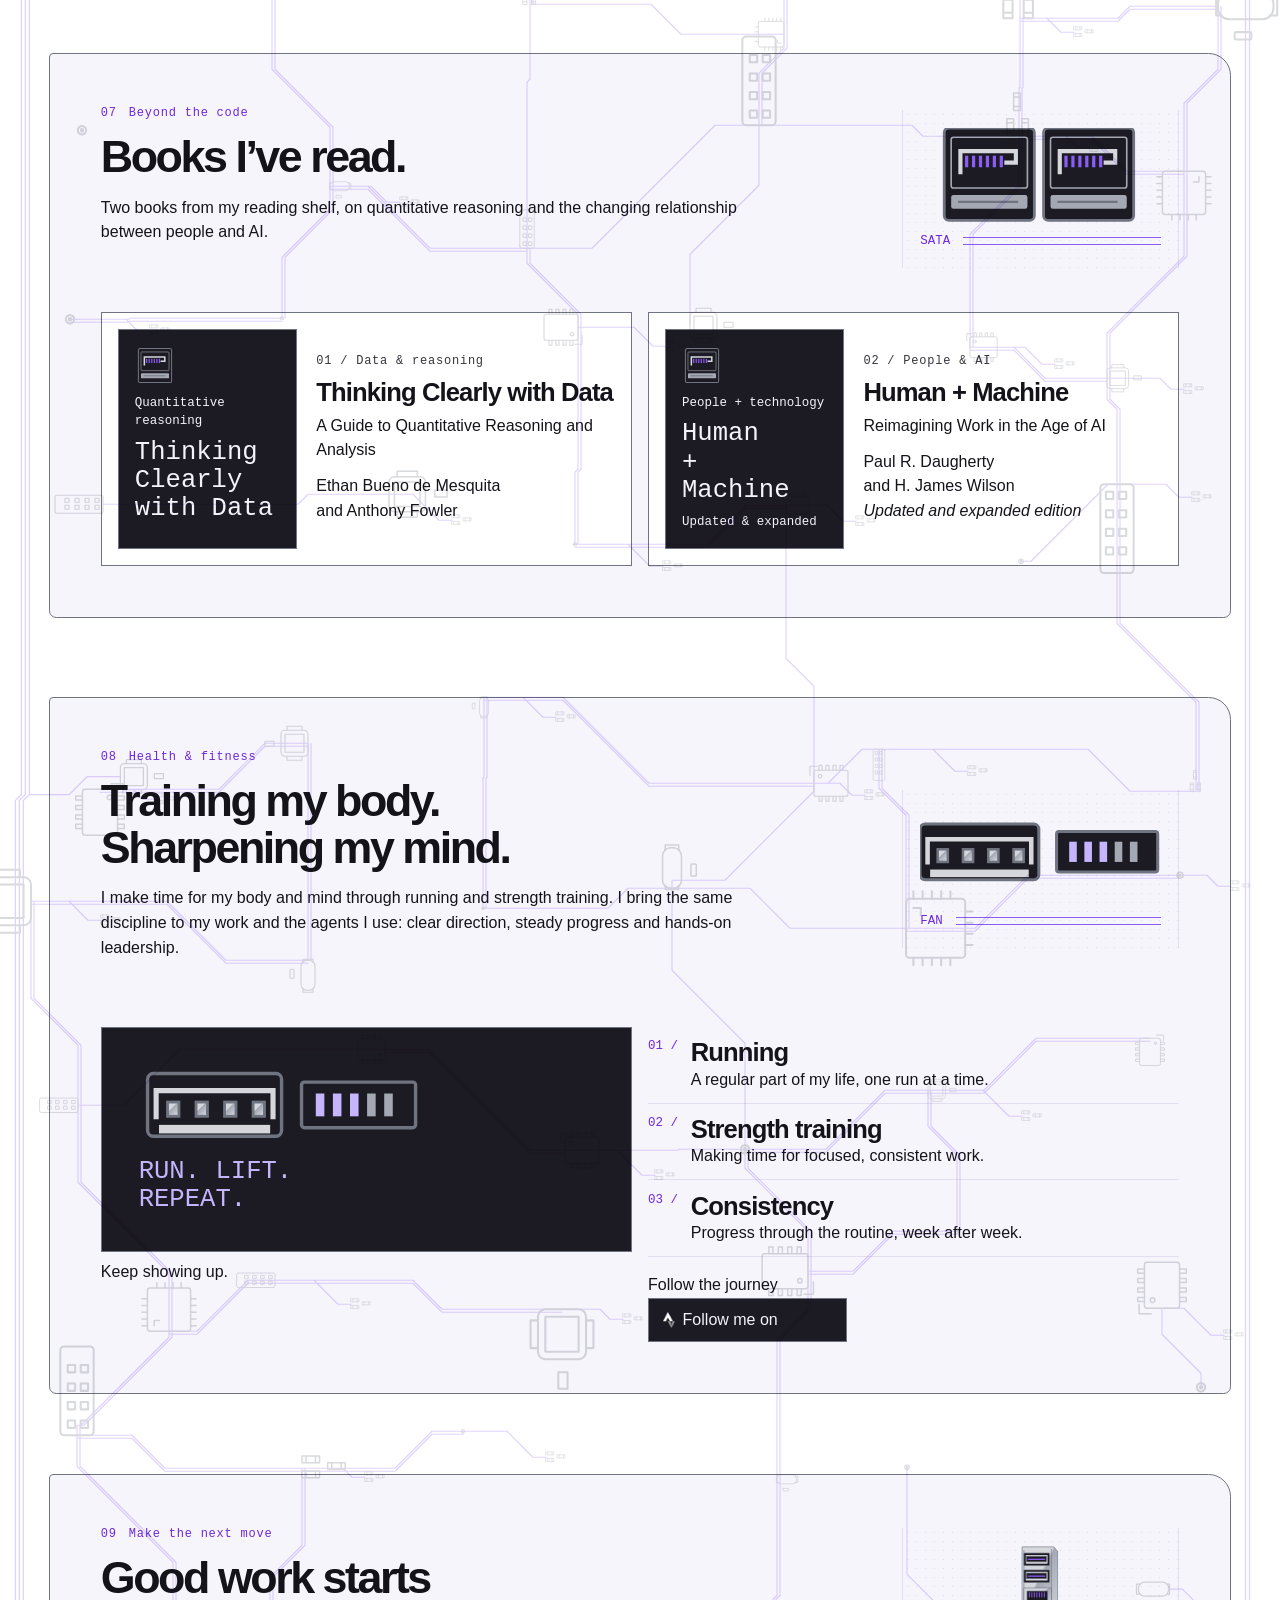
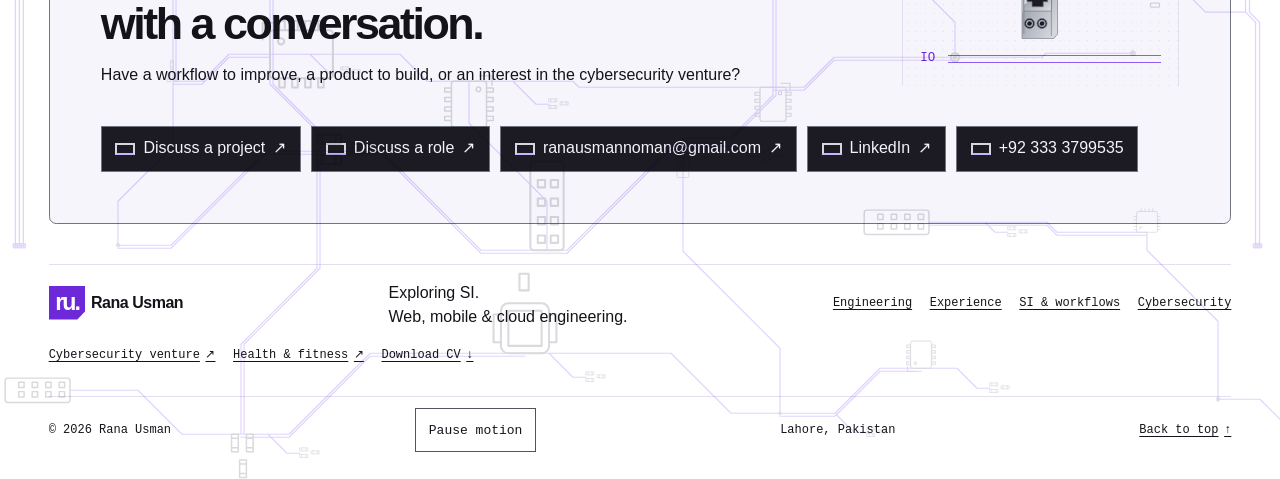
==== commit e6780d79: "Strengthen white copper and preserve contrast on case-study bracket links" ====
--- a/index.html
+++ b/index.html
@@ -20,11 +20,11 @@
   <meta name="twitter:title" content="Rana Usman — Super Intelligence &amp; practical software">
   <meta name="twitter:description" content="Super Intelligence (SI) exploration, practical software engineering and an independent cybersecurity audit venture in development.">
   <link rel="icon" href="assets/favicon.svg" type="image/svg+xml">
-  <link rel="stylesheet" href="/motherboard/tokens.css?v=ru-x1-b7">
+  <link rel="stylesheet" href="/motherboard/tokens.css?v=ru-x1-b8">
   <script src="/motherboard/finish.js?v=ru-x1-b5" blocking="render"></script>
   <link rel="stylesheet" href="/motherboard/board.css?v=ru-x1-b7">
   <link rel="stylesheet" href="/motherboard/placements.css?v=ru-x1-b5">
-  <link rel="stylesheet" href="/motherboard/cases.css?v=ru-x1-b5">
+  <link rel="stylesheet" href="/motherboard/cases.css?v=ru-x1-b8">
   <link rel="stylesheet" href="/motherboard/home.css?v=ru-x1-b5">
   <link rel="stylesheet" href="/motherboard/reflow.css?v=ru-x1-b5">
   <link rel="stylesheet" href="/motherboard/print.css?v=ru-x1-b5">
@@ -125,13 +125,13 @@
         <p>Lahore, Pakistan</p>
         <p><strong>6+</strong> Years building business systems</p>
       </header><div class="hero-copy"><p class="eyebrow"><i class="register" aria-hidden="true"></i>RU / PORTFOLIO</p>
-          
-          
+
+
           <h1 id="hero-title" class="hero-enter"><span class="hero-exploration">Exploring Super Intelligence.</span><em class="hero-statement">Building useful <span class="accent">software.</span></em></h1>
           <p class="intro">I build business software, modernize applications, connect systems and automate workflows with today’s intelligent tools and human review.</p>
           <div class="actions"><a class="primary" href="mailto:ranausmannoman@gmail.com?subject=Project%20enquiry" data-power=""><i class="power-icon" aria-hidden="true"></i>Discuss a project <span aria-hidden="true">↗</span></a>
             <a class="quiet" href="#work">Explore selected work <span aria-hidden="true">↘</span></a>
-            
+
             <a class="quiet" href="assets/Usman_Iqbal_Resume.pdf" download="">Download CV <span aria-hidden="true">↓</span><span class="sr-only"> (PDF, 2 pages)</span></a>
           </div>
         </div><div class="drawing"><i class="corner tl"></i><i class="corner tr"></i><i class="corner bl"></i><i class="corner br"></i><nav class="board" aria-label="Portfolio chapters">
@@ -146,11 +146,11 @@
 
     <section class="spec page" id="stack" aria-labelledby="stack-name"><div class="spec-memory"><h2 id="stack-name" class="spec-key">Built across the stack</h2><ul class="stack"><li>.NET</li><li>MAUI</li><li>Laravel</li><li>Azure</li><li>AWS</li></ul></div><p class="spec-platform"><strong>Web · Mobile · Cloud</strong><span>Full-stack engineering &amp; technical direction</span></p><a href="case-studies/openvitals.html"><span class="signal-dot" aria-hidden="true"></span><span><strong>Building OpenVitals</strong><span>An ongoing product · Explore the technology ↗</span></span></a></section><div class="board-legend page"><span class="legend-mark">01 / OPTICAL SIGNAL</span><span class="legend-mark">OPTICAL SIGNAL / SYSTEMS IN MOTION</span><p>Based in Lahore, Pakistan <span aria-hidden="true">·</span> Working internationally</p><a href="#experience">Explore my experience <span aria-hidden="true">↘</span></a></div>
 
-    
+
 
     <section class="section work-section chapter page assembly" id="work" aria-labelledby="work-title" tabindex="-1" data-unit="pcie">
       <div class="wrap"><div class="chapter-intro"><div class="section-heading"><p class="eyebrow"><span class="section-number">01</span> Selected work</p><div><h2 id="work-title">Real workflows.<br><span class="muted">Considered engineering.</span></h2><p class="section-intro">Original product illustrations, with a closer look at the workflows and engineering behind each platform.</p></div></div><div class="component-plate"><svg class="part-close" aria-hidden="true" focusable="false" viewBox="0 0 241 100"><use href="#p-pcie"></use></svg><span class="ref-silk" aria-hidden="true">PCIE</span></div></div>
-        
+
         <div class="project-list">
           <!-- selected-work:start -->
           <article class="project project-openvitals project-featured seated-card"><div class="slot-crown"><svg class="card-stamp" aria-hidden="true" focusable="false" viewBox="-2 -2 202 29"><use href="#p-expansion-0"></use></svg><p class="project-kicker">OpenVitals / Native SDK / Computer vision</p></div>
@@ -186,7 +186,7 @@
 
     <section class="section services-section chapter page assembly" id="services" aria-labelledby="services-title" tabindex="-1" data-unit="pch">
       <div class="wrap"><div class="chapter-intro"><div class="section-heading"><p class="eyebrow"><span class="section-number">02</span> Engineering services</p><div><h2 id="services-title">Move your product<br><span class="accent">forward.</span></h2><p class="section-intro">A focused engagement for your next milestone, or an experienced engineer alongside your team.</p></div></div><div class="component-plate"><svg class="part-close" aria-hidden="true" focusable="false" viewBox="0 0 119 97"><use href="#p-pch"></use></svg><span class="ref-silk" aria-hidden="true">PCH</span></div></div>
-        
+
         <div class="service-list">
           <article class="service"><span class="service-index" aria-hidden="true">01 /</span><div><h3>Modernize an existing application</h3><p>Move an established product forward with a practical migration plan, clear release scope and careful collaboration with your team.</p><ul class="service-tags"><li>Legacy applications</li><li>Platform migrations</li><li>Technical direction</li></ul></div><span class="service-symbol" aria-hidden="true">↗</span></article>
           <article class="service"><span class="service-index" aria-hidden="true">02 /</span><div><h3>Connect web &amp; mobile workflows</h3><p>Build the applications and integrations around the way your business works, from .NET and Laravel platforms to MAUI mobile experiences.</p><ul class="service-tags"><li>Web platforms</li><li>APIs &amp; integrations</li><li>Cross-platform mobile</li></ul></div><span class="service-symbol" aria-hidden="true">↗</span></article>
@@ -198,7 +198,7 @@
 
     <section class="section experience-section chapter page assembly" id="experience" aria-labelledby="experience-title" tabindex="-1" data-unit="history">
       <div class="wrap"><div class="chapter-intro"><div class="section-heading"><p class="eyebrow"><span class="section-number">03</span> Experience</p><div><h2 id="experience-title">Hands-on engineering.<br><span class="muted">Shared ownership.</span></h2><p class="section-intro">6+ years building business systems across employment and past contract engagements.</p></div></div><div class="component-plate"><svg class="part-close" aria-hidden="true" focusable="false" viewBox="-3 -3 110 58"><use href="#p-history"></use></svg><span class="ref-silk" aria-hidden="true">BIOS / CMOS</span></div></div>
-        
+
         <div class="experience-list">
           <!-- experience:start -->
           <div class="experience-group"><h3>Employment</h3><ol class="boot-log"><li class="experience-row"><p class="experience-date"><time datetime="2023-03">Mar 2023</time> — present</p><div><h4>Senior Software Engineer</h4><p class="employer">PureLogics</p><p class="experience-description">Full-stack engineering across staffing workflows and a healthcare kiosk platform, including backend development and coordinated application delivery.</p></div></li><li class="experience-row"><p class="experience-date"><time datetime="2020-02">Feb 2020</time> — <time datetime="2023-03">Mar 2023</time></p><div><h4>Full-Stack Software Engineer</h4><p class="employer">NETSOL</p><p class="experience-description">Enterprise leasing platforms and client UAT in Indonesia and Australia.</p></div></li></ol></div>
@@ -213,7 +213,7 @@
 <span id="ai-solutions" class="anchor-alias" aria-hidden="true"></span>
     <section class="section si-section chapter page assembly" id="si-workflows" aria-labelledby="si-title" tabindex="-1" data-unit="m2">
       <div class="wrap"><div class="chapter-intro"><div class="section-heading"><p class="eyebrow"><span class="section-number">04</span> SI &amp; workflows</p><div><h2 id="si-title">Super Intelligence.<br><span class="accent">Practical steps today.</span></h2><p class="section-intro">Super Intelligence (SI) is a direction I’m exploring. My work today combines current models, automation and human review to solve practical business problems.</p></div></div><div class="component-plate"><svg class="part-close" aria-hidden="true" focusable="false" viewBox="0 0 116 69"><use href="#p-m2"></use></svg><span class="ref-silk" aria-hidden="true">M2</span></div></div>
-        
+
         <div class="si-offer-grid">
           <article class="si-offer"><svg class="module-shape" aria-hidden="true" focusable="false" viewBox="-3 -3 120 28"><use href="#p-module"></use></svg><span class="service-index" aria-hidden="true">01 /</span><h3>Integrate intelligent capabilities</h3><p>Connect useful model capabilities with the software your team already uses, its existing data, interfaces and business rules.</p><ul class="service-tags"><li>Application integration</li><li>APIs</li><li>Human review</li></ul></article>
           <article class="si-offer"><svg class="module-shape" aria-hidden="true" focusable="false" viewBox="-3 -3 120 28"><use href="#p-module"></use></svg><span class="service-index" aria-hidden="true">02 /</span><h3>Make information easier to work with</h3><p>Shape document and information workflows for summarizing, organizing and extracting useful details, with review steps where judgment matters.</p><ul class="service-tags"><li>Document workflows</li><li>Information handling</li><li>Review steps</li></ul></article>
@@ -225,7 +225,7 @@
 
     <section class="section approach-section chapter page assembly" id="approach" aria-labelledby="approach-title" tabindex="-1" data-unit="vrm">
       <div class="wrap"><div class="chapter-intro"><div class="section-heading"><p class="eyebrow"><span class="section-number">05</span> My working process</p><div><h2 id="approach-title">How I work with<br><span class="accent">Claude Code and Codex.</span></h2><p class="section-intro">A scoped brief, a supervised implementation and a review loop — with me setting priorities, validating the work and making the final release decision.</p></div></div><div class="component-plate"><svg class="part-close" aria-hidden="true" focusable="false" viewBox="0 0 153 50"><use href="#p-vrm"></use></svg><span class="ref-silk" aria-hidden="true">VRM1–3</span></div></div>
-        
+
         <figure class="collaboration-visual" data-motion-active="false">
           <div class="collaboration-heading"><p class="eyebrow">From brief to reviewed change</p></div>
           <div class="flow-wide"><span class="sr-only" id="collab-desktop-title">How I work with Claude Code and Codex</span><span class="sr-only" id="collab-desktop-desc">I set the project brief. Claude Code supervises the work and delegates implementation to Codex. Code and behavior are reviewed and tested. Revisions return to Claude Code before I validate the result and make the final release decision.</span><span class="sr-only" id="collab-desktop-arrow"></span><ol class="flow-stages"><li class=""><small class="">01</small><strong class="">Project brief</strong><b class="">Usman</b><span class="">Goals &amp; priorities</span></li><li class=""><small class="">02</small><strong class="">Claude Code</strong><b class="">Supervisor</b><span class="">Plan · delegate · review</span></li><li class=""><small class="">03</small><strong class="">Codex</strong><b class="">Implementer</b><span class="">Build · test · revise</span></li><li class=""><small class="">04</small><strong class="">Review &amp; test</strong><b class="">Check the result</b><span class="">Code · behavior · scope</span></li><li class=""><small class="">05</small><strong class="">My approval</strong><b class="">Usman</b><span class="">Validate · decide</span></li></ol><p class="flow-feedback">Review → revise → recheck</p></div>
@@ -242,7 +242,7 @@
 
     <section class="section security-section chapter page assembly" id="cybersecurity" aria-labelledby="security-title" tabindex="-1" data-unit="tpm">
       <div class="wrap"><div class="chapter-intro"><div class="section-heading security-heading"><div class="security-masthead"><p class="eyebrow"><span class="section-number">06</span> Cybersecurity</p><p class="venture-status">Venture in development</p></div><div class="security-copy"><p class="security-kicker">Permission first. Purpose always.</p><h2 id="security-title">Independent audits.<br><span class="accent">Clear scope.</span><br>Useful findings.</h2><p class="section-intro">I’m exploring an independent cybersecurity audit venture focused on authorized assessments of web applications and publicly visible configurations.</p><a class="button security-cta" href="mailto:ranausmannoman@gmail.com?subject=Cybersecurity%20venture%20enquiry">Discuss the venture <span aria-hidden="true">↗</span></a></div></div><div class="component-plate"><svg class="part-close" aria-hidden="true" focusable="false" viewBox="0 0 78 42"><use href="#p-tpm"></use></svg><span class="ref-silk" aria-hidden="true">TPM</span></div></div>
-        
+
         <div class="security-lead"><figure class="security-visual" aria-labelledby="security-visual-caption"><span class="anchor-alias" id="security-orbit-clearance" aria-hidden="true"></span><span class="anchor-alias" id="security-node-light" aria-hidden="true"></span>
             <svg class="security-artwork" role="img" aria-labelledby="tpm-figure-title tpm-figure-desc" focusable="false" viewBox="0 0 424 250" xmlns="http://www.w3.org/2000/svg">
               <title id="tpm-figure-title">TPM security module</title>
@@ -271,21 +271,21 @@
                 <text x="237" y="209" font-size="8" class="etch">REV 2026</text>
               </g>
             </svg>
-            
+
             <figcaption id="security-visual-caption">Concept · Scope → assess → report.</figcaption>
           </figure><ol class="security-principles" aria-label="Planned assessment approach">
           <li><span class="service-index" aria-hidden="true">01 /</span><div><h3>Agree the scope</h3><p>Written authorization, approved assets, methods and boundaries come before any assessment.</p></div></li>
           <li><span class="service-index" aria-hidden="true">02 /</span><div><h3>Make findings useful</h3><p>The planned approach combines clear evidence, practical remediation guidance and agreed retesting.</p></div></li>
           <li><span class="service-index" aria-hidden="true">03 /</span><div><h3>Handle disclosure responsibly</h3><p>Sensitive findings would be handled confidentially and reported through agreed channels. Essential disclosure is never conditional on payment.</p></div></li>
         </ol></div>
-        
+
         <div class="security-signoff"><p>Start with a conversation about scope.</p></div>
       </div>
     </section>
 
     <section class="section reading-section chapter page assembly" id="reading" aria-labelledby="reading-title" tabindex="-1" data-unit="storage">
       <div class="wrap"><div class="chapter-intro"><div class="section-heading"><p class="eyebrow"><span class="section-number">07</span> Beyond the code</p><div><h2 id="reading-title">Books I’ve read.</h2><p class="section-intro">Two books from my reading shelf, on quantitative reasoning and the changing relationship between people and AI.</p></div></div><div class="component-plate"><svg class="part-close" aria-hidden="true" focusable="false" viewBox="0 0 83 41"><use href="#p-storage"></use></svg><span class="ref-silk" aria-hidden="true">SATA</span></div></div>
-        
+
         <div class="book-list">
           <article class="book"><div class="book-jacket book-data" aria-hidden="true"><svg class="jack-shape" aria-hidden="true" focusable="false" viewBox="-3 -3 45 47"><use href="#p-sata"></use></svg><span class="book-cover-kicker">Quantitative reasoning</span><strong>Thinking<br>Clearly<br>with Data</strong><span class="book-cover-lines"></span></div><div class="book-copy"><p class="eyebrow">01 / Data &amp; reasoning</p><h3>Thinking Clearly with Data</h3><p class="book-subtitle">A Guide to Quantitative Reasoning and Analysis</p><p class="book-authors">Ethan Bueno de Mesquita<br>and Anthony Fowler</p></div></article>
           <article class="book"><div class="book-jacket book-human" aria-hidden="true"><svg class="jack-shape" aria-hidden="true" focusable="false" viewBox="-3 -3 45 47"><use href="#p-sata"></use></svg><span class="book-cover-kicker">People + technology</span><strong>Human<br><span>+</span><br>Machine</strong><span class="book-cover-edition">Updated &amp; expanded</span></div><div class="book-copy"><p class="eyebrow">02 / People &amp; AI</p><h3>Human + Machine</h3><p class="book-subtitle">Reimagining Work in the Age of AI</p><p class="book-authors">Paul R. Daugherty<br>and H. James Wilson</p><p class="book-edition">Updated and expanded edition</p></div></article>
@@ -295,7 +295,7 @@
 
     <section class="section fitness-section chapter page assembly" id="fitness" aria-labelledby="fitness-title" tabindex="-1" data-unit="fan">
       <div class="wrap"><div class="chapter-intro"><div class="section-heading"><p class="eyebrow"><span class="section-number">08</span> Health &amp; fitness</p><div><h2 id="fitness-title">Training my body.<br><span class="accent">Sharpening my mind.</span></h2><p class="section-intro">I make time for my body and mind through running and strength training. I bring the same discipline to my work and the agents I use: clear direction, steady progress and hands-on leadership.</p></div></div><div class="component-plate"><svg class="part-close" aria-hidden="true" focusable="false" viewBox="0 0 95 24"><use href="#p-fan"></use></svg><span class="ref-silk" aria-hidden="true">FAN</span></div></div>
-        
+
         <div class="fitness-grid">
           <figure class="fitness-visual">
             <div class="thermal-plate"><svg class="part-close" aria-hidden="true" focusable="false" viewBox="-3 -3 101 30"><use href="#p-fan"></use></svg><strong>RUN. LIFT.<br>REPEAT.</strong></div>
@@ -317,7 +317,7 @@
     </section>
 
     <section class="contact-section chapter page assembly" id="contact" aria-labelledby="contact-title" tabindex="-1" data-unit="io">
-      
+
       <div class="wrap contact-inner"><div class="chapter-intro"><div class="section-heading"><p class="eyebrow"><span class="section-number">09</span> Make the next move</p><h2 id="contact-title">Good work starts<br>with a <span>conversation.</span></h2><p class="contact-intro">Have a workflow to improve, a product to build, or an interest in the cybersecurity venture?</p></div><div class="component-plate"><svg class="part-close" aria-hidden="true" focusable="false" viewBox="0 0 58 152"><use href="#p-io"></use></svg><span class="ref-silk" aria-hidden="true">IO</span></div></div><div class="io-ports"><a class="io-port" href="mailto:ranausmannoman@gmail.com?subject=Project%20enquiry">Discuss a project <span aria-hidden="true">↗</span></a><a class="io-port" href="mailto:ranausmannoman@gmail.com?subject=Engineering%20role%20enquiry">Discuss a role <span aria-hidden="true">↗</span></a><a class="io-port" href="mailto:ranausmannoman@gmail.com">ranausmannoman@gmail.com <span aria-hidden="true">↗</span></a><a href="https://www.linkedin.com/in/ranausman008/" target="_blank" rel="noopener noreferrer" class="io-port">LinkedIn <span aria-hidden="true">↗</span><span class="sr-only"> (opens in a new tab)</span></a><a href="tel:+923333799535" class="io-port">+92 333 3799535</a></div></div>
     </section>
   </main>
--- a/motherboard/tokens.css
+++ b/motherboard/tokens.css
@@ -11,8 +11,9 @@
   --accent-soft: #EFEAFE;
   --on-accent: #FFFFFF;
   --trace: #8B5CF6;
-  --etch-opacity: .23;
-  --mast-etch-opacity: .18;
+  --etch-opacity: .27;
+  --bracket-link: var(--ink);
+  --mast-etch-opacity: .21;
   --metal-1: #D5D7DD;
   --metal-2: #A3A8B3;
   --metal-3: #6F7480;
@@ -38,6 +39,7 @@
     --on-accent: #0A0A0B;
     --trace: #C9A30D;
     --etch-opacity: .105;
+    --bracket-link: var(--accent);
     --mast-etch-opacity: .085;
     --metal-1: #2E2E33;
     --metal-2: #4A4A51;
--- a/motherboard/cases.css
+++ b/motherboard/cases.css
@@ -23,7 +23,7 @@
 }
 .case-metal-bracket::before { top: .85rem; }.case-metal-bracket::after { bottom: .85rem; }
 .case-metal-bracket nav { display: flex; flex-direction: column; gap: .45rem; width: 100%; }
-.case-metal-bracket a { color: var(--ink); font: 500 .875rem/1.45 var(--sans); }
+.case-page .case-metal-bracket a { color: var(--bracket-link); font: 500 .875rem/1.45 var(--sans); }
 .case-card-body { position: relative; min-width: 0; padding: clamp(1.25rem, 3vw, 3rem); }
 .case-card-body::before {
   content: ''; position: absolute; inset: .5rem 1.35rem auto auto; width: 4.6rem; height: .38rem;
@@ -61,6 +61,7 @@
 .case-toc a { padding-inline: .6rem; }
 .case-toc a[aria-current="location"] { background: var(--accent-soft); color: var(--ink); box-shadow: inset 3px 0 var(--accent); font-weight: 600; }
 .case-toc a span, .case-chapter { flex: none; color: var(--accent); font: .75rem/1.5 var(--mono); }
+.case-toc a[aria-current] span { color: var(--accent-strong); }
 .case-toc a:hover, .case-toc a:focus-visible { text-decoration: underline; }
 .case-article { min-width: 0; width: min(100%,72ch); }
 .case-section + .case-section { margin-top: clamp(1.6rem,3.5vw,3rem); padding-top: clamp(1.6rem,2.8vw,2.5rem); border-top: 1px solid var(--line); }
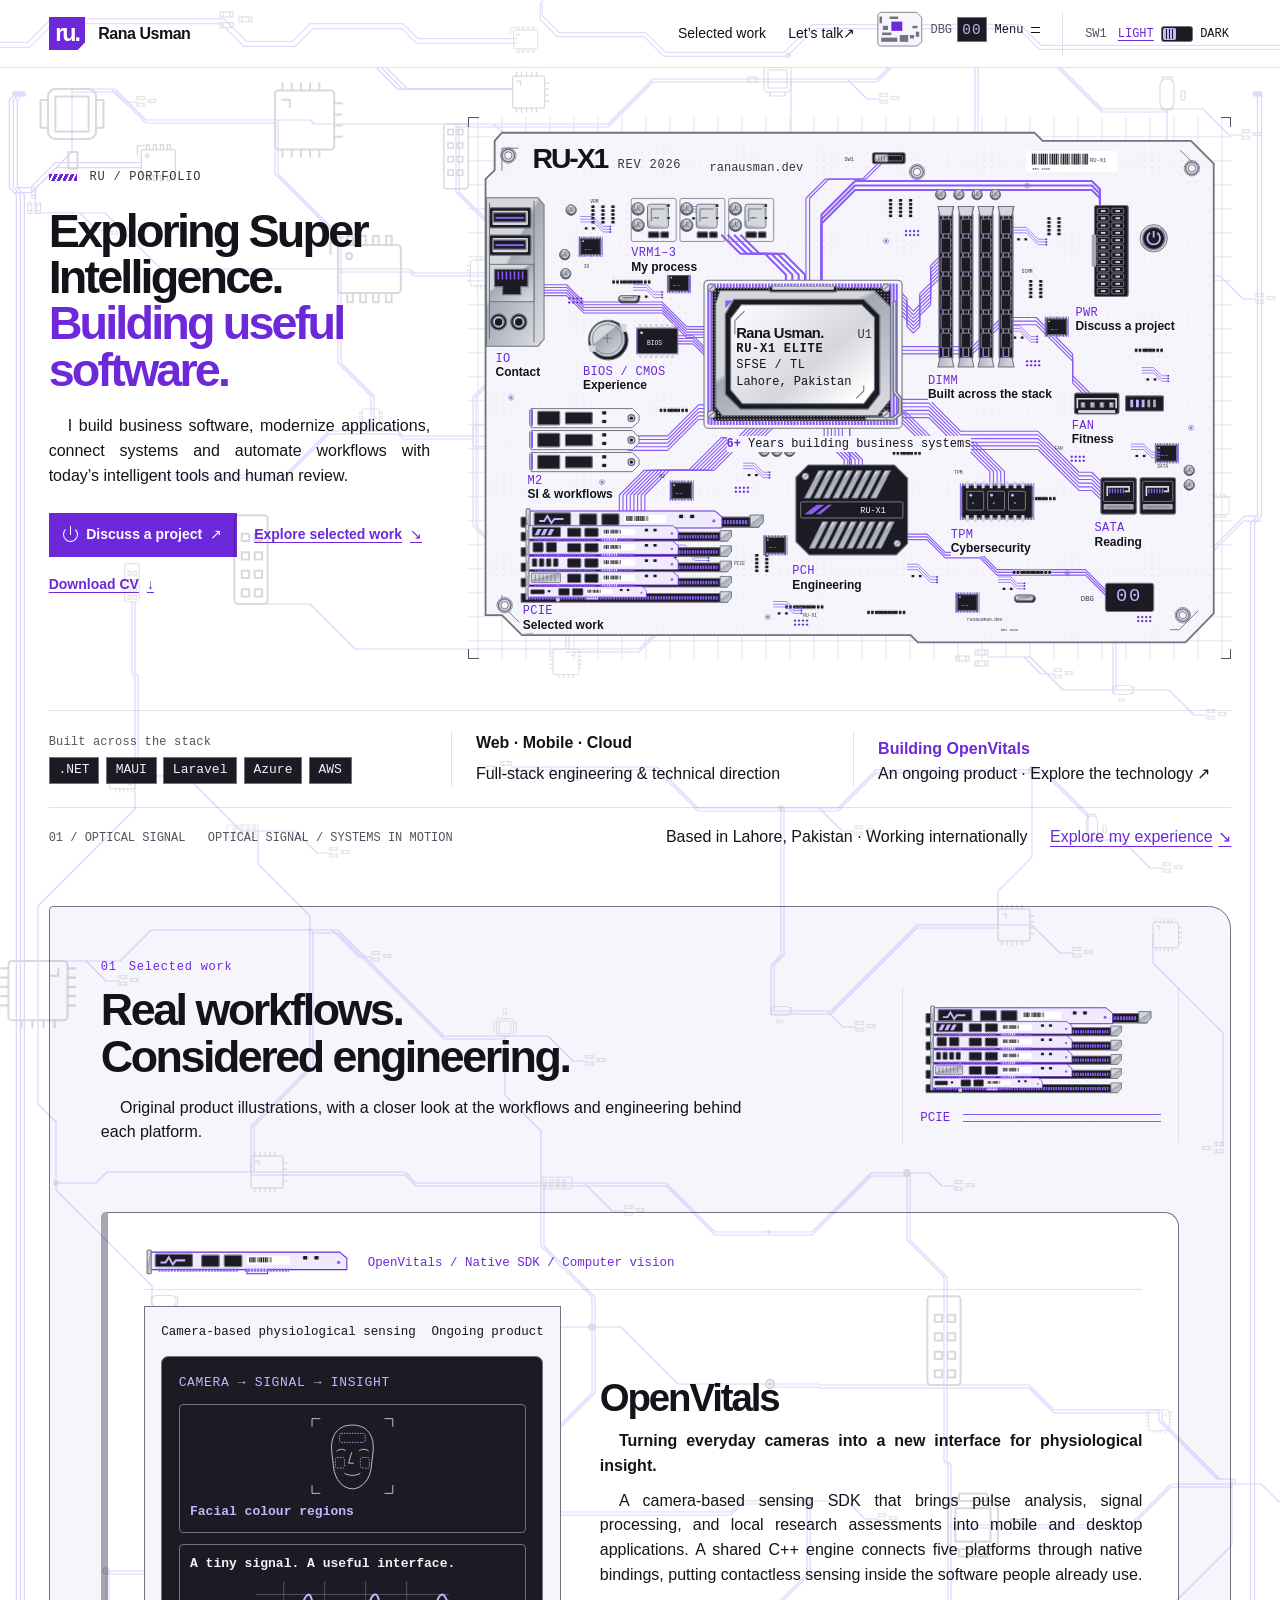
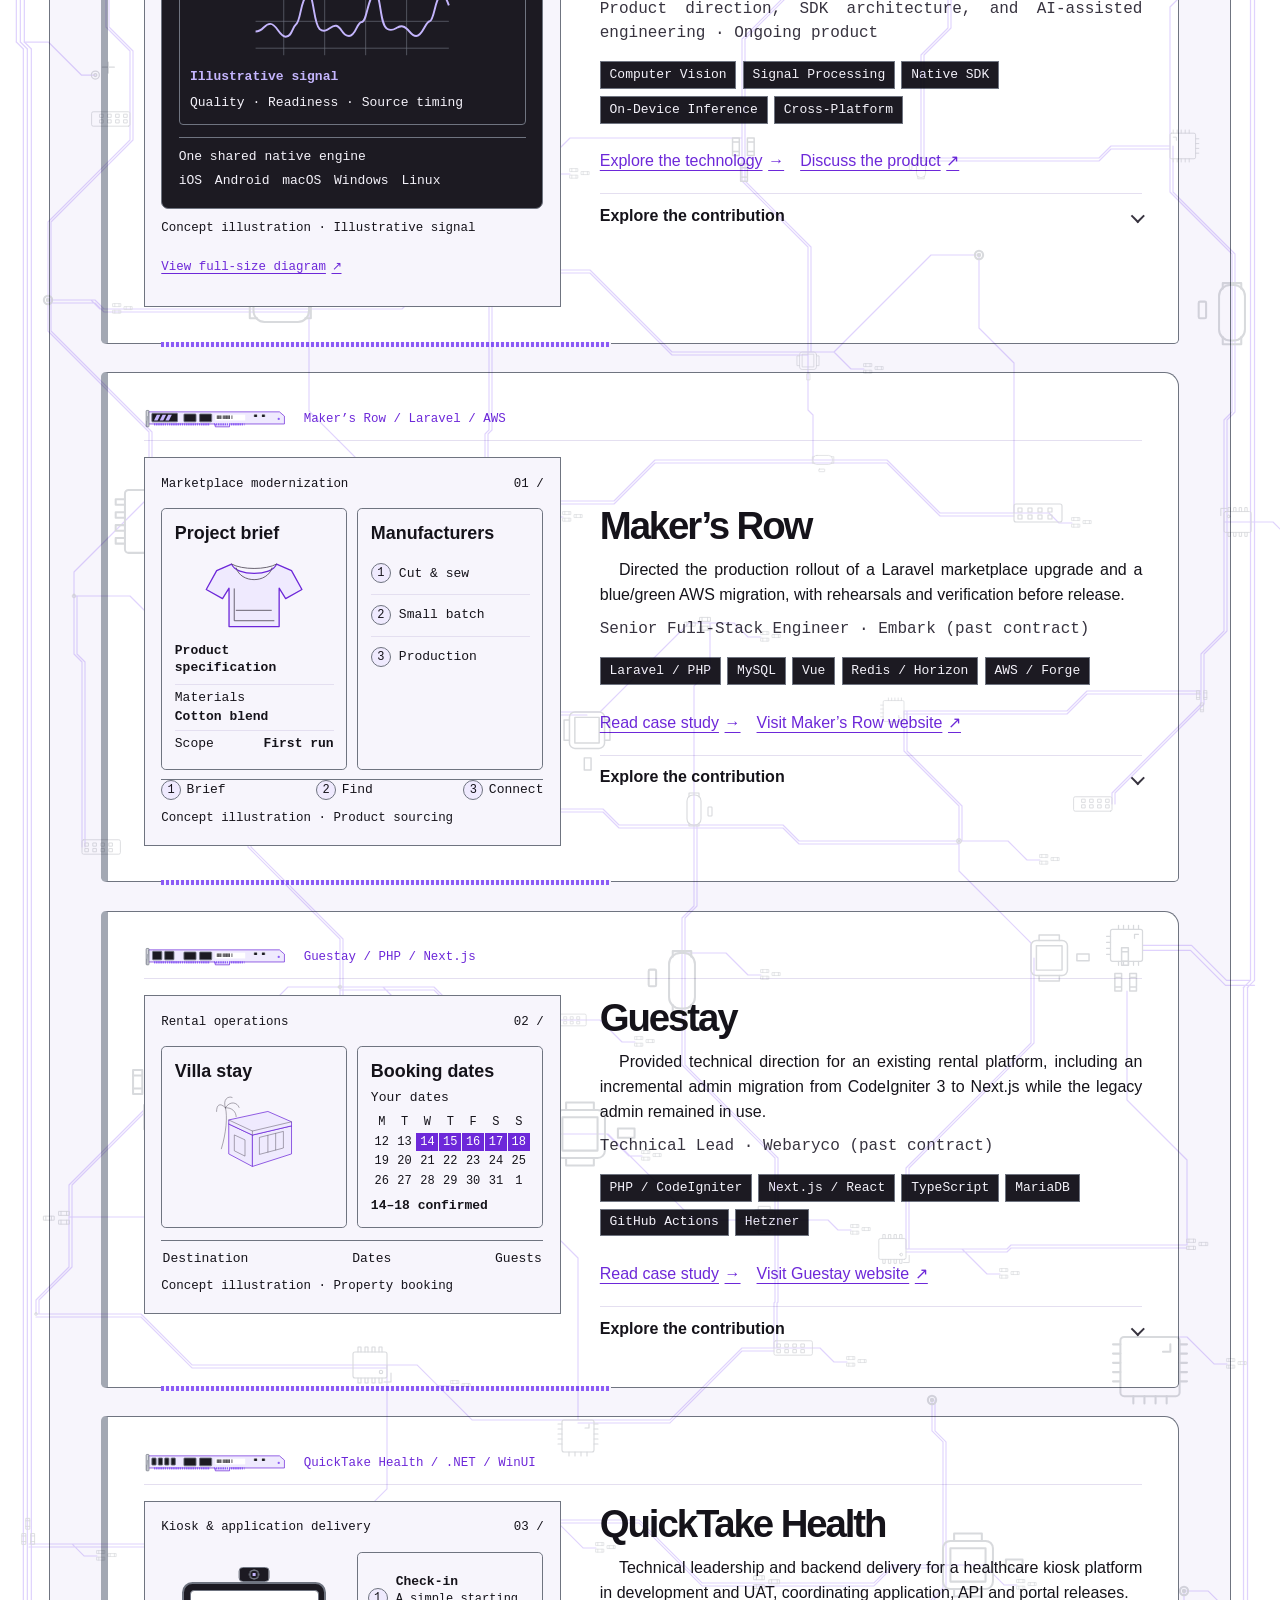
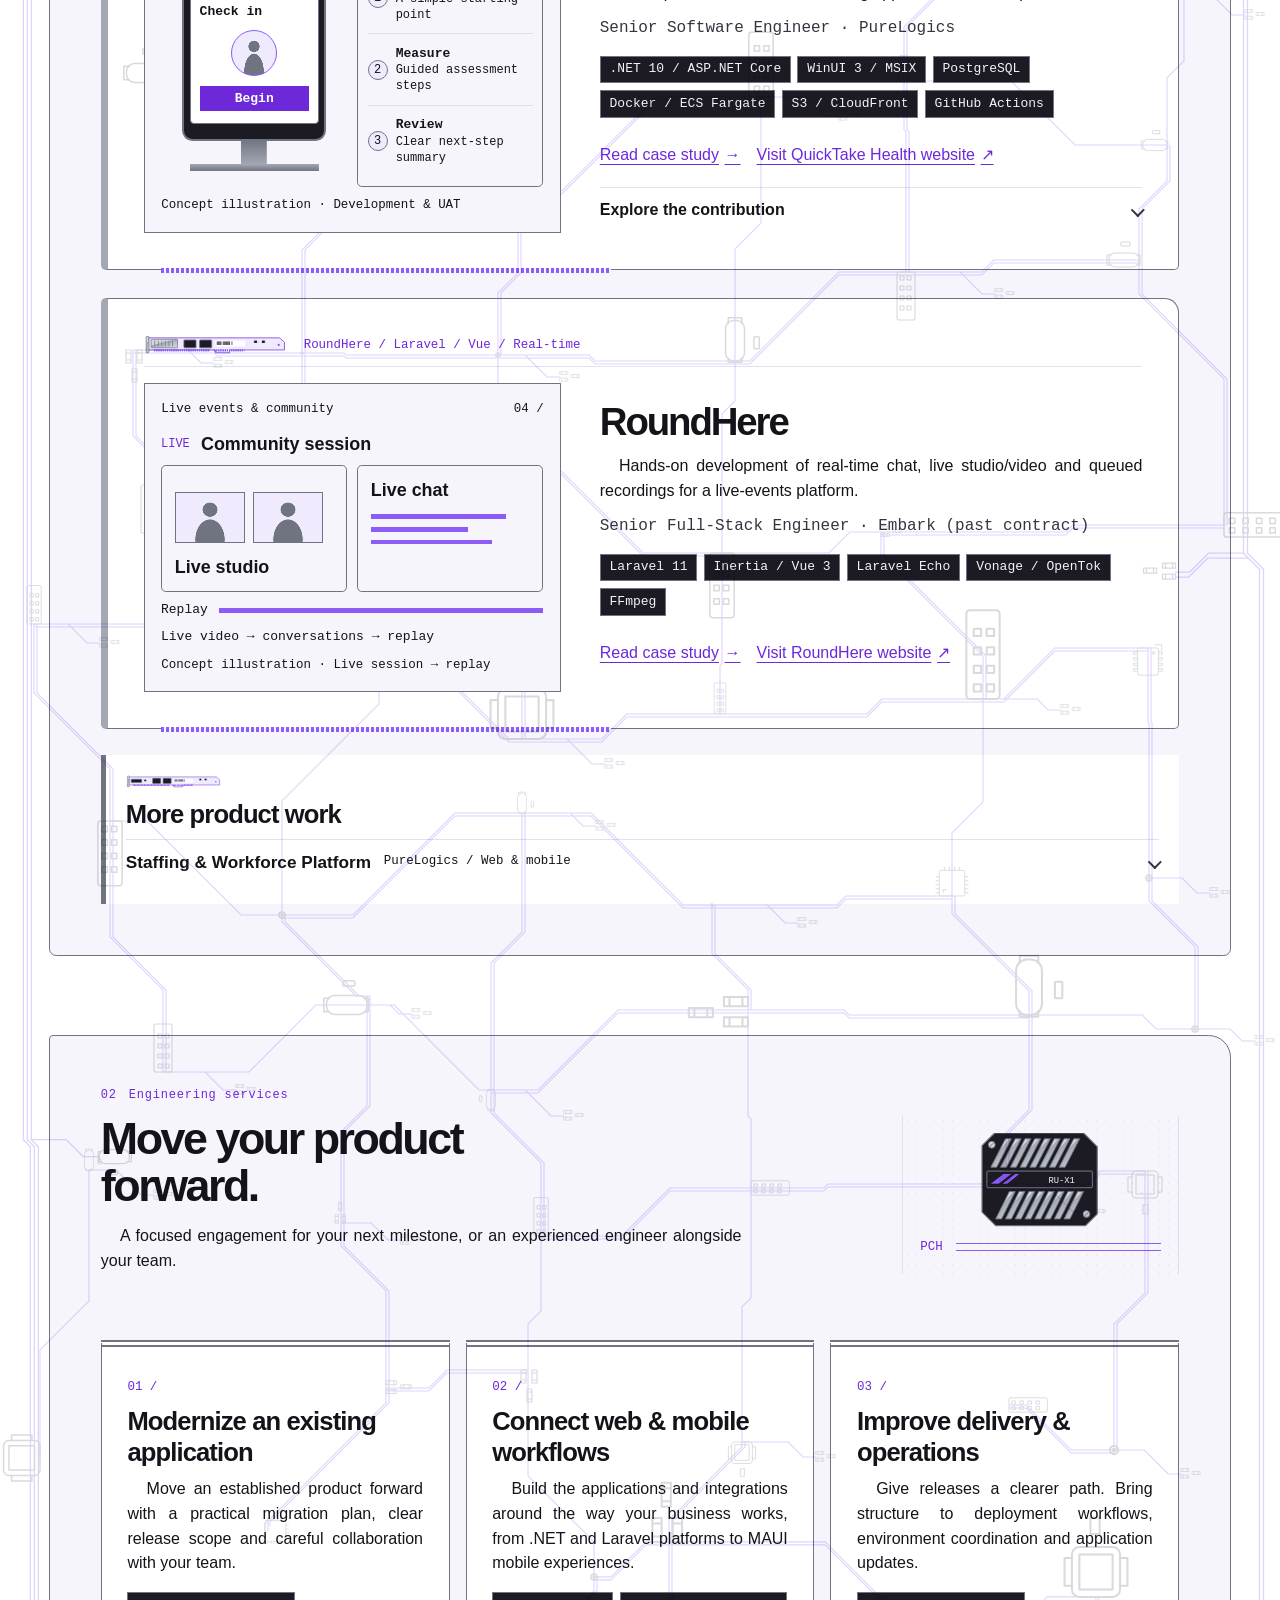
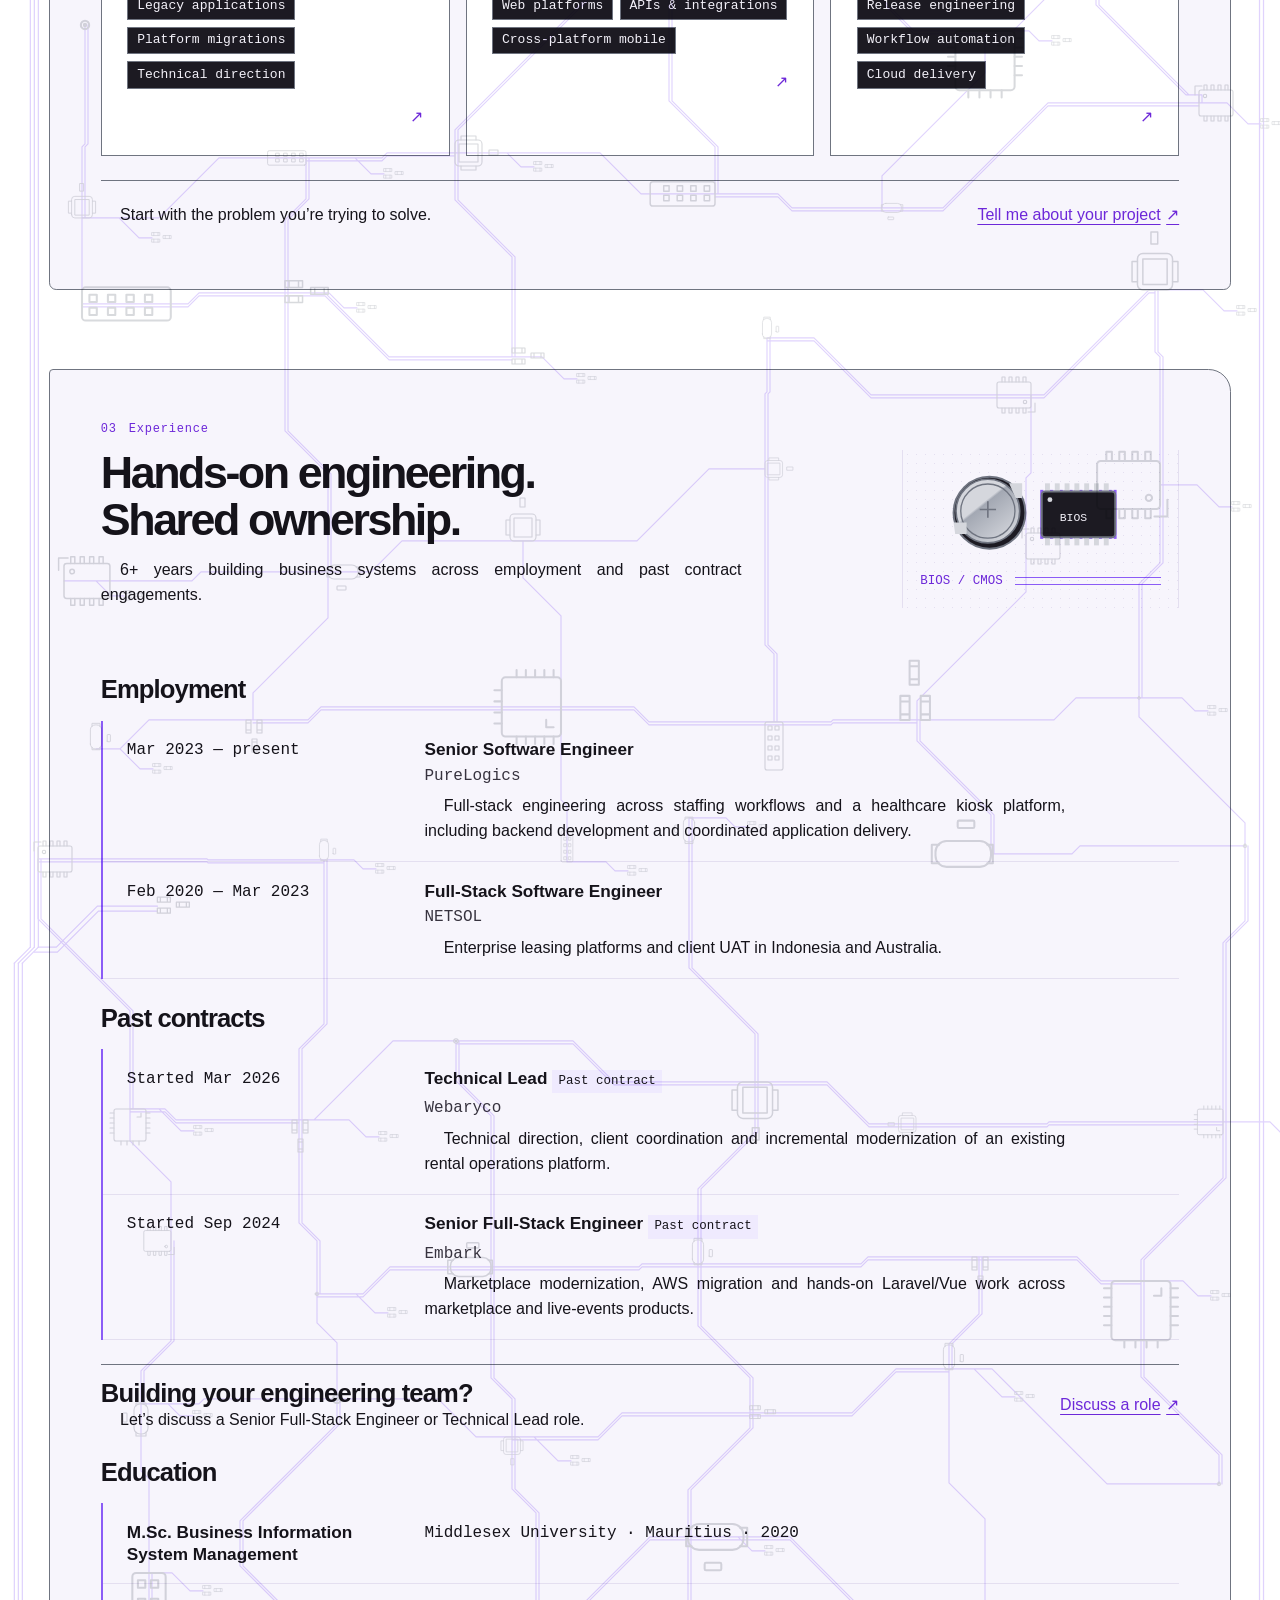
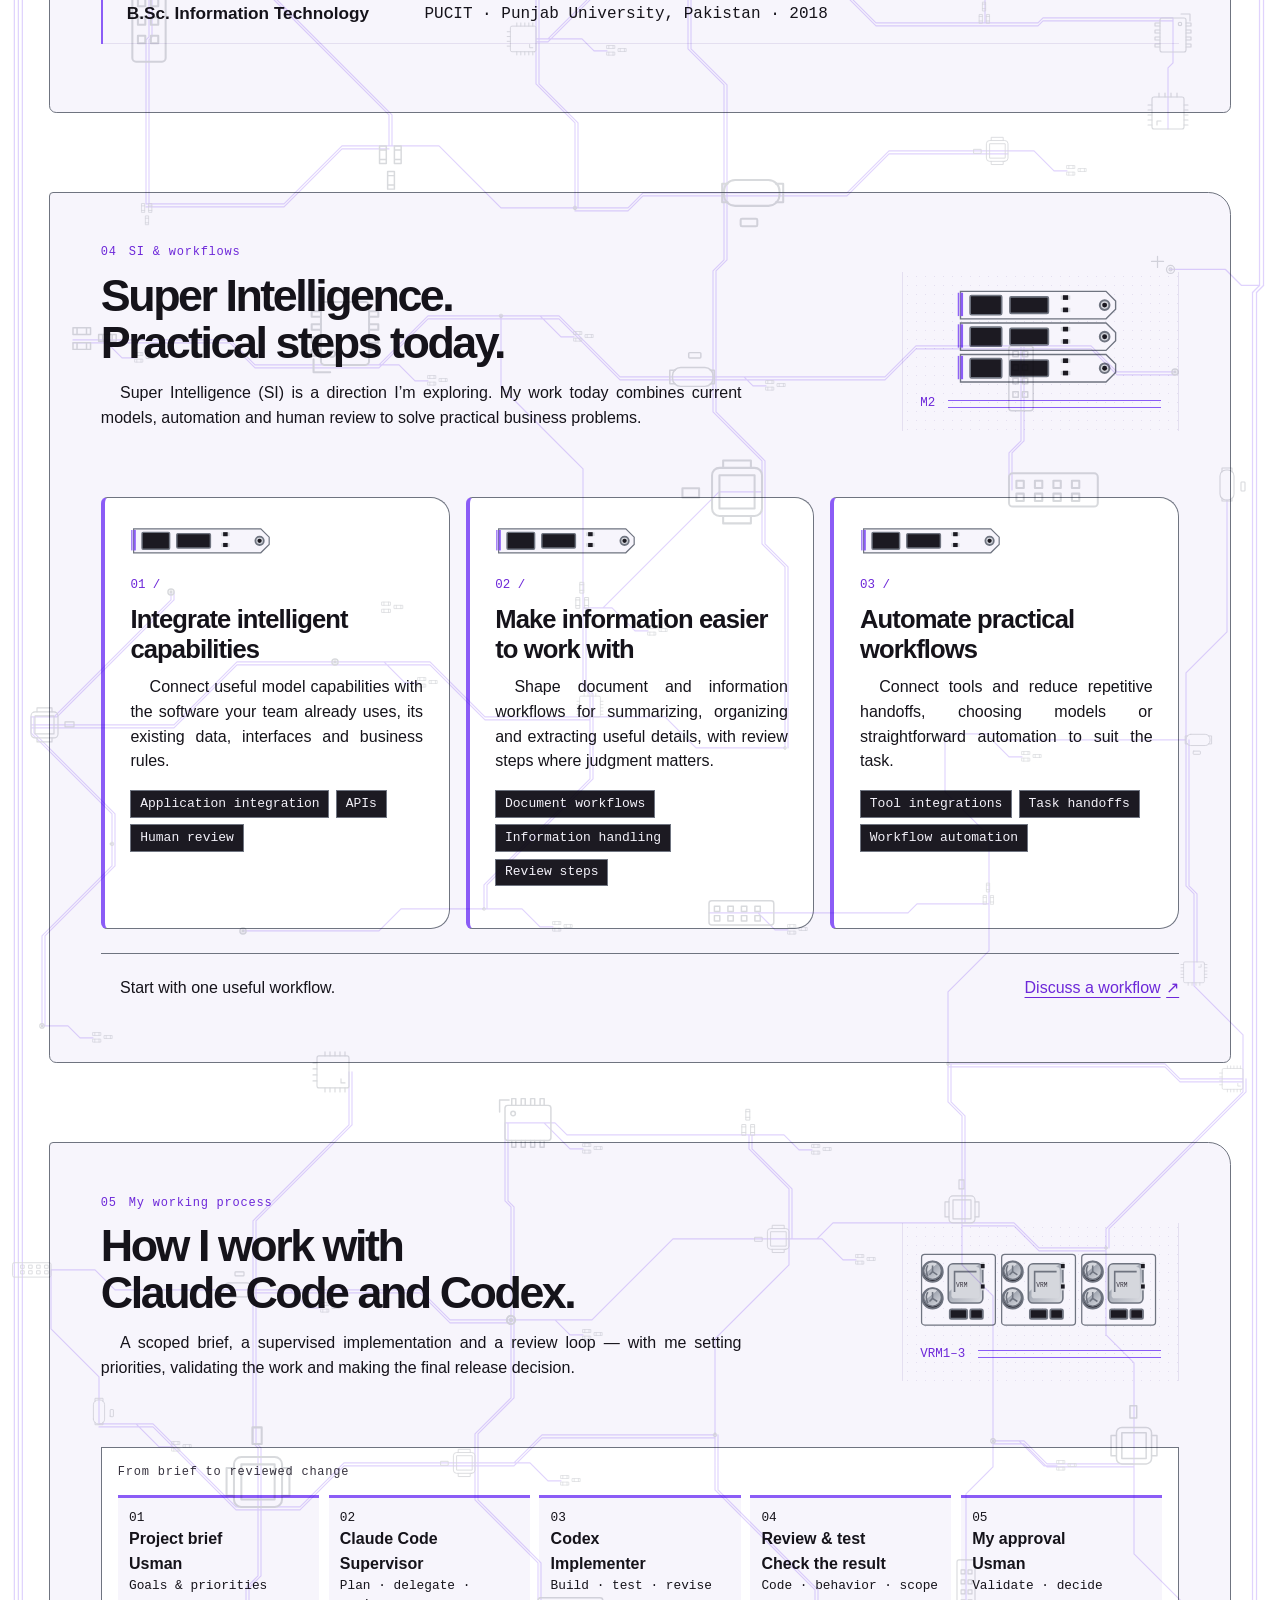
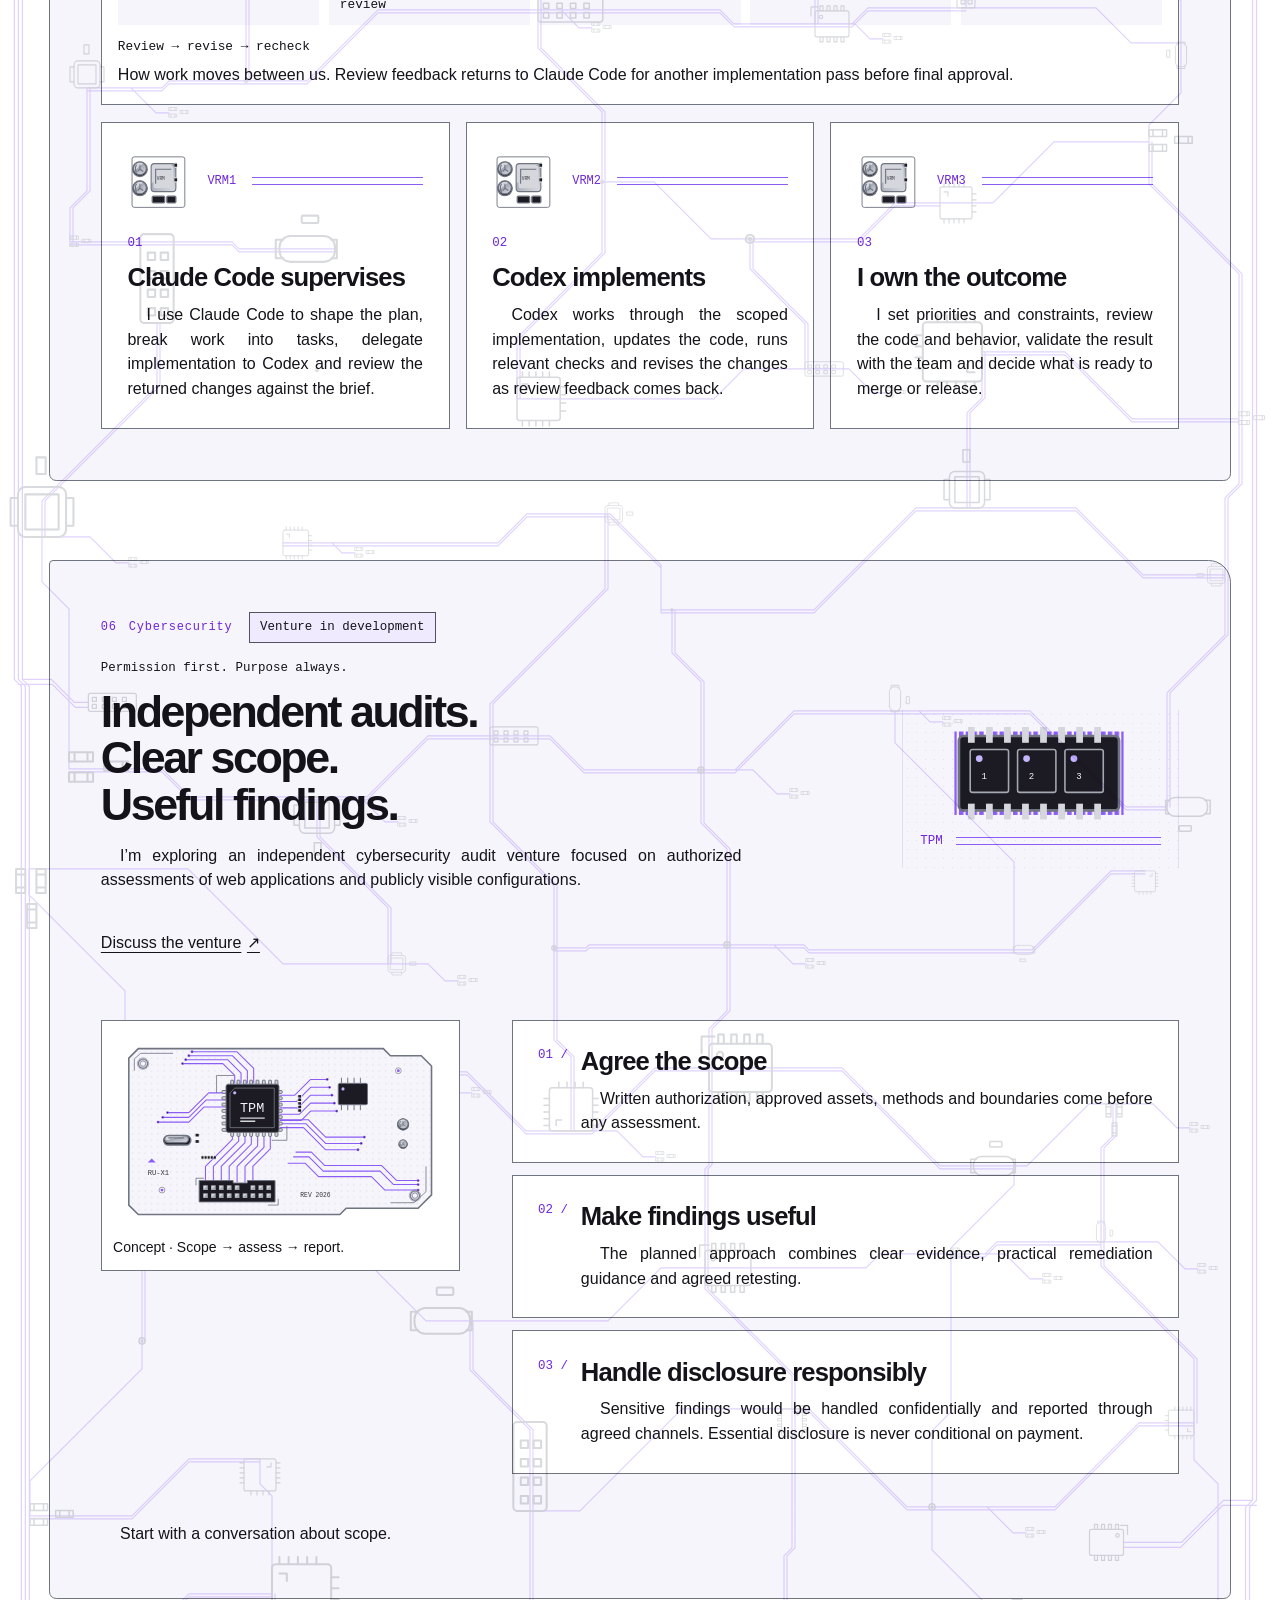
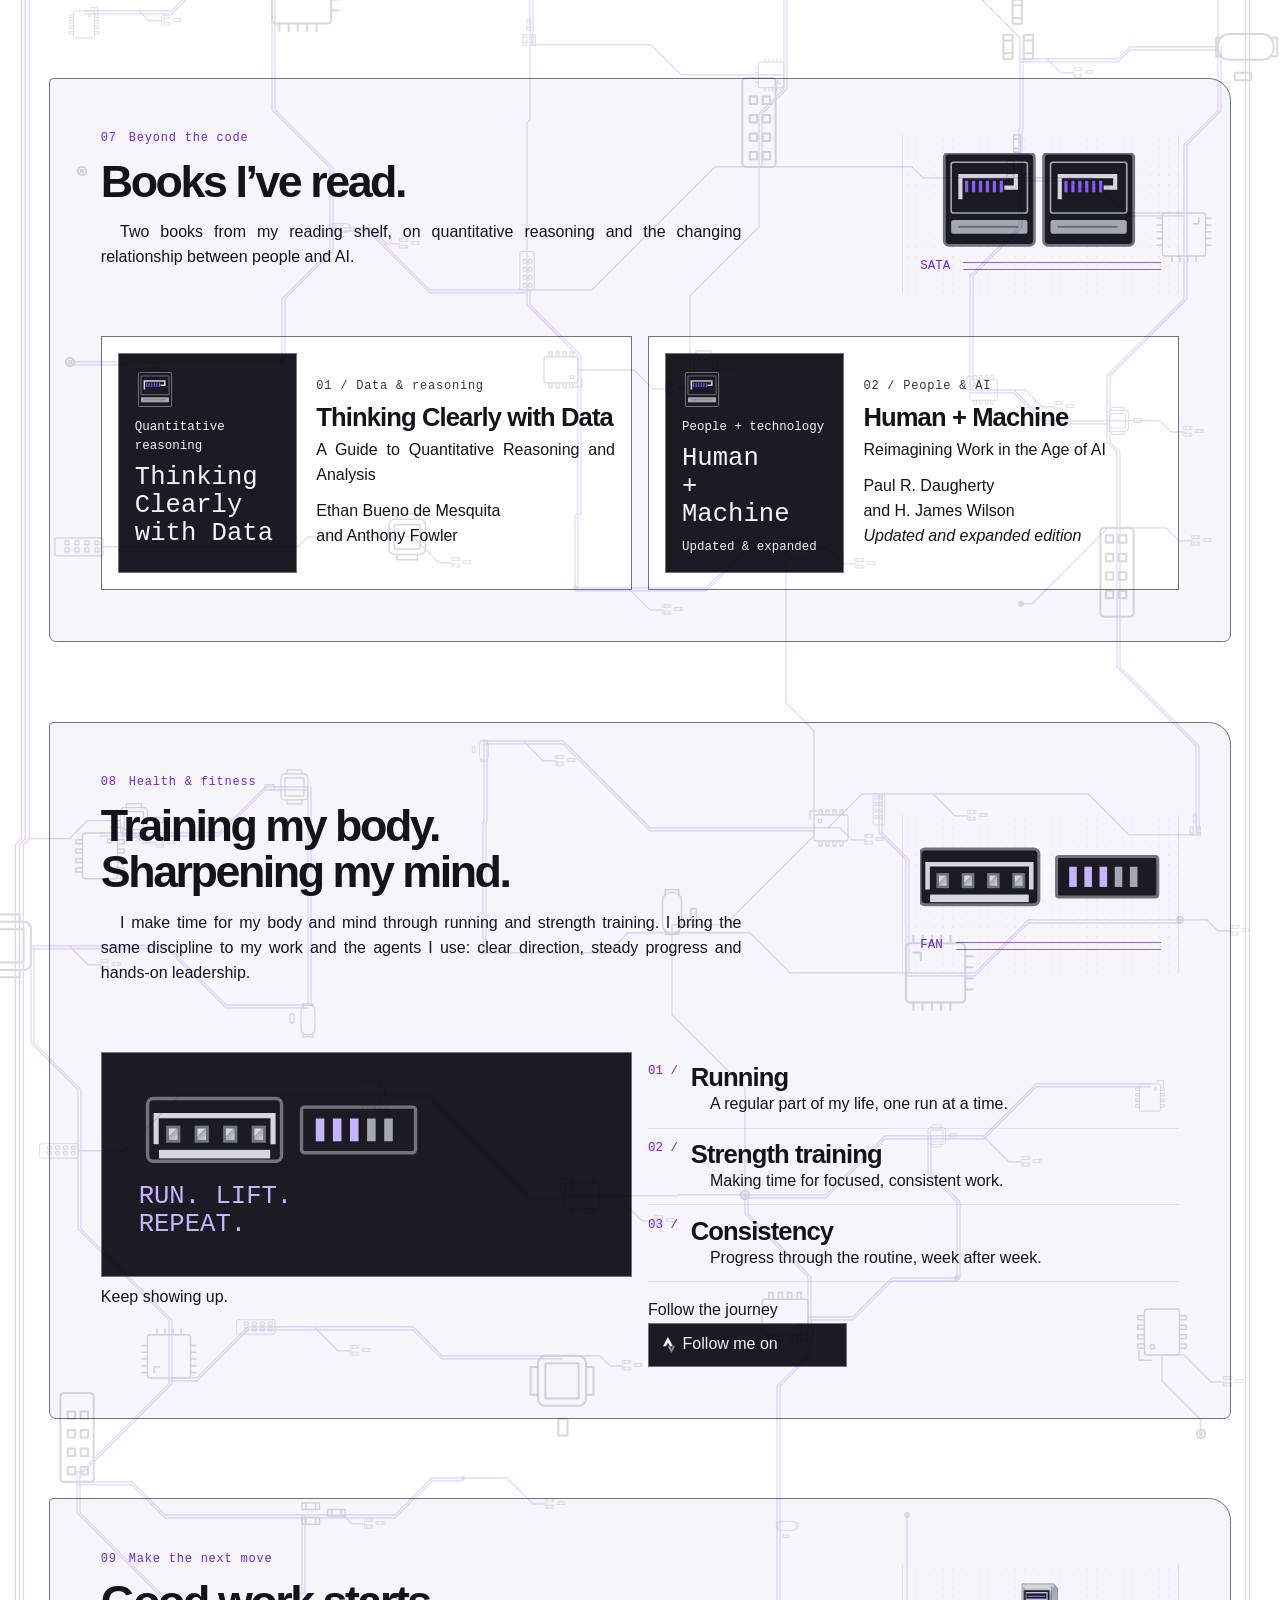
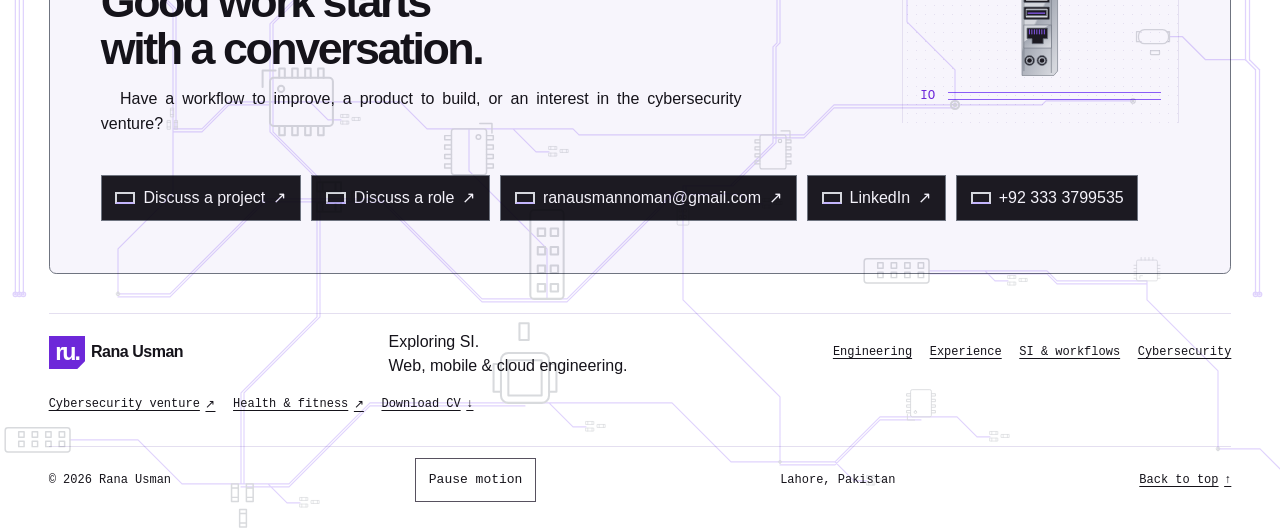
==== commit 72826d40: "Justify and indent portfolio prose and engrave the RU-X1 Elite processor" ====
--- a/index.html
+++ b/index.html
@@ -22,7 +22,7 @@
   <link rel="icon" href="assets/favicon.svg" type="image/svg+xml">
   <link rel="stylesheet" href="/motherboard/tokens.css?v=ru-x1-b8">
   <script src="/motherboard/finish.js?v=ru-x1-b5" blocking="render"></script>
-  <link rel="stylesheet" href="/motherboard/board.css?v=ru-x1-b7">
+  <link rel="stylesheet" href="/motherboard/board.css?v=ru-x1-b9">
   <link rel="stylesheet" href="/motherboard/placements.css?v=ru-x1-b5">
   <link rel="stylesheet" href="/motherboard/cases.css?v=ru-x1-b8">
   <link rel="stylesheet" href="/motherboard/home.css?v=ru-x1-b5">
@@ -121,6 +121,7 @@
   <main id="main" tabindex="-1">
     <section class="hero page" id="top" aria-labelledby="hero-title" tabindex="-1"><span class="anchor-alias" id="neural-network" aria-hidden="true"></span><span class="anchor-alias" id="cinema-film" aria-hidden="true"></span><header class="print-identity" hidden>
         <p><strong>Rana Usman.</strong></p>
+        <p>RU-X1 Elite</p>
         <p>Senior Full-Stack Engineer / Technical Lead</p>
         <p>Lahore, Pakistan</p>
         <p><strong>6+</strong> Years building business systems</p>
@@ -138,7 +139,7 @@
         <svg aria-hidden="true" focusable="false" class="wide-art" viewBox="0 0 810 568"><path d="M23 3H608L617 12H780L805 37V531L774 563H480L472 555H45L23 533H5V54L15 44V12Z" class="board-edge"></path><path d="M23 3H608L617 12H780L805 37V531L774 563H480L472 555H45L23 533H5V54L15 44V12Z" class="texture"></path><path d="M23 45V20H41M783 46V37L768 22M23 511V522L42 541M757 549H767L788 528" class="engrave"></path><g class="bus bus-io" data-route="io"><path transform="translate(0 0)" d="M57 170 94 170 113 189 199 189 226 216 274 216"></path><path transform="translate(0 3)" d="M57 170 94 170 113 189 199 189 226 216 274 216"></path><path transform="translate(0 6)" d="M57 170 94 170 113 189 199 189 226 216 274 216"></path><path transform="translate(0 9)" d="M57 170 94 170 113 189 199 189 226 216 274 216"></path><path transform="translate(0 12)" d="M57 170 94 170 113 189 199 189 226 216 274 216"></path><path class="pulse" d="M57 170 94 170 113 189 199 189 226 216 274 216" pathLength="100"></path></g><g class="bus bus-history" data-route="history"><path transform="translate(0 0)" d="M207 226 233 226 260 253 287 253"></path><path transform="translate(0 3)" d="M207 226 233 226 260 253 287 253"></path><path transform="translate(0 6)" d="M207 226 233 226 260 253 287 253"></path><path transform="translate(0 9)" d="M207 226 233 226 260 253 287 253"></path><path class="pulse" d="M207 226 233 226 260 253 287 253" pathLength="100"></path></g><g class="bus bus-vrm feed" data-route="vrm"><path transform="translate(0 0)" d="M264 115 285 136 312 136 335 159 335 186"></path><path transform="translate(7 0)" d="M264 115 285 136 312 136 335 159 335 186"></path><path transform="translate(14 0)" d="M264 115 285 136 312 136 335 159 335 186"></path><path transform="translate(21 0)" d="M264 115 285 136 312 136 335 159 335 186"></path><path class="pulse" d="M264 115 285 136 312 136 335 159 335 186" pathLength="100"></path></g><g class="bus bus-power feed" data-route="power"><path transform="translate(0 0)" d="M688 117 680 109 680 65 671 56 411 56 374 93 374 172"></path><path transform="translate(0 5)" d="M688 117 680 109 680 65 671 56 411 56 374 93 374 172"></path><path transform="translate(0 10)" d="M688 117 680 109 680 65 671 56 411 56 374 93 374 172"></path><path class="pulse" d="M688 117 680 109 680 65 671 56 411 56 374 93 374 172" pathLength="100"></path></g><g class="bus bus-dimm" data-route="dimm"><path transform="translate(0 0)" d="M507 136 494 149 494 168 482 180 482 192 475 199 468 192 468 185 461 178 454 185 454 214 433 235"></path><path transform="translate(0 4)" d="M507 136 494 149 494 168 482 180 482 192 475 199 468 192 468 185 461 178 454 185 454 214 433 235"></path><path transform="translate(0 8)" d="M507 136 494 149 494 168 482 180 482 192 475 199 468 192 468 185 461 178 454 185 454 214 433 235"></path><path transform="translate(0 12)" d="M507 136 494 149 494 168 482 180 482 192 475 199 468 192 468 185 461 178 454 185 454 214 433 235"></path><path transform="translate(0 16)" d="M507 136 494 149 494 168 482 180 482 192 475 199 468 192 468 185 461 178 454 185 454 214 433 235"></path><path transform="translate(0 20)" d="M507 136 494 149 494 168 482 180 482 192 475 199 468 192 468 185 461 178 454 185 454 214 433 235"></path><path transform="translate(0 24)" d="M507 136 494 149 494 168 482 180 482 192 475 199 468 192 468 185 461 178 454 185 454 214 433 235"></path><path class="pulse" d="M507 136 494 149 494 168 482 180 482 192 475 199 468 192 468 185 461 178 454 185 454 214 433 235" pathLength="100"></path></g><g class="bus bus-m2" data-route="m2"><path transform="translate(0 0)" d="M161 336 205 336 239 302 263 302 280 285"></path><path transform="translate(0 4)" d="M161 336 205 336 239 302 263 302 280 285"></path><path transform="translate(0 8)" d="M161 336 205 336 239 302 263 302 280 285"></path><path transform="translate(0 12)" d="M161 336 205 336 239 302 263 302 280 285"></path><path transform="translate(0 16)" d="M161 336 205 336 239 302 263 302 280 285"></path><path class="pulse" d="M161 336 205 336 239 302 263 302 280 285" pathLength="100"></path></g><g class="bus bus-pcie" data-route="pcie"><path transform="translate(0 0)" d="M152 422 152 401 179 374 228 374 264 338 282 338 301 319"></path><path transform="translate(4 0)" d="M152 422 152 401 179 374 228 374 264 338 282 338 301 319"></path><path transform="translate(8 0)" d="M152 422 152 401 179 374 228 374 264 338 282 338 301 319"></path><path transform="translate(12 0)" d="M152 422 152 401 179 374 228 374 264 338 282 338 301 319"></path><path transform="translate(16 0)" d="M152 422 152 401 179 374 228 374 264 338 282 338 301 319"></path><path transform="translate(20 0)" d="M152 422 152 401 179 374 228 374 264 338 282 338 301 319"></path><path transform="translate(24 0)" d="M152 422 152 401 179 374 228 374 264 338 282 338 301 319"></path><path transform="translate(28 0)" d="M152 422 152 401 179 374 228 374 264 338 282 338 301 319"></path><path class="pulse" d="M152 422 152 401 179 374 228 374 264 338 282 338 301 319" pathLength="100"></path></g><g class="bus bus-pch" data-route="pch"><path transform="translate(0 0)" d="M399 390 399 362 377 340 377 313"></path><path transform="translate(4 0)" d="M399 390 399 362 377 340 377 313"></path><path transform="translate(8 0)" d="M399 390 399 362 377 340 377 313"></path><path transform="translate(12 0)" d="M399 390 399 362 377 340 377 313"></path><path transform="translate(16 0)" d="M399 390 399 362 377 340 377 313"></path><path transform="translate(20 0)" d="M399 390 399 362 377 340 377 313"></path><path class="pulse" d="M399 390 399 362 377 340 377 313" pathLength="100"></path></g><g class="bus bus-tpm" data-route="tpm"><path transform="translate(0 0)" d="M559 398 559 375 527 343 484 343 451 310 428 310"></path><path transform="translate(4 0)" d="M559 398 559 375 527 343 484 343 451 310 428 310"></path><path transform="translate(8 0)" d="M559 398 559 375 527 343 484 343 451 310 428 310"></path><path transform="translate(12 0)" d="M559 398 559 375 527 343 484 343 451 310 428 310"></path><path transform="translate(16 0)" d="M559 398 559 375 527 343 484 343 451 310 428 310"></path><path class="pulse" d="M559 398 559 375 527 343 484 343 451 310 428 310" pathLength="100"></path></g><g class="bus bus-storage" data-route="storage"><path transform="translate(0 0)" d="M691 396 671 376 657 376 612 331 527 331 492 296 451 296"></path><path transform="translate(0 4)" d="M691 396 671 376 657 376 612 331 527 331 492 296 451 296"></path><path transform="translate(0 8)" d="M691 396 671 376 657 376 612 331 527 331 492 296 451 296"></path><path transform="translate(0 12)" d="M691 396 671 376 657 376 612 331 527 331 492 296 451 296"></path><path transform="translate(0 16)" d="M691 396 671 376 657 376 612 331 527 331 492 296 451 296"></path><path transform="translate(0 20)" d="M691 396 671 376 657 376 612 331 527 331 492 296 451 296"></path><path class="pulse" d="M691 396 671 376 657 376 612 331 527 331 492 296 451 296" pathLength="100"></path></g><g class="bus bus-fan" data-route="fan"><path transform="translate(0 0)" d="M680 300 650 270 650 246 610 206 572 206 540 238 452 238"></path><path transform="translate(0 4)" d="M680 300 650 270 650 246 610 206 572 206 540 238 452 238"></path><path transform="translate(0 8)" d="M680 300 650 270 650 246 610 206 572 206 540 238 452 238"></path><path class="pulse" d="M680 300 650 270 650 246 610 206 572 206 540 238 452 238" pathLength="100"></path></g><g class="bus bus-debug" data-route="debug"><path transform="translate(0 0)" d="M693 512 664 483 567 483 548 464 510 464 490 444 463 444 405 386 405 320"></path><path transform="translate(0 3)" d="M693 512 664 483 567 483 548 464 510 464 490 444 463 444 405 386 405 320"></path><path transform="translate(0 6)" d="M693 512 664 483 567 483 548 464 510 464 490 444 463 444 405 386 405 320"></path><path class="pulse" d="M693 512 664 483 567 483 548 464 510 464 490 444 463 444 405 386 405 320" pathLength="100"></path></g><g class="bus bus-switch" data-route="switch"><path transform="translate(0 0)" d="M442 31 419 54 378 54 357 75 357 182"></path><path transform="translate(4 0)" d="M442 31 419 54 378 54 357 75 357 182"></path><path class="pulse" d="M442 31 419 54 378 54 357 75 357 182" pathLength="100"></path></g><g class="furniture"><use href="#p-resistors" transform="translate(120 83) rotate(0) scale(0.85)"></use><use href="#p-resistors" transform="translate(131 83) rotate(0) scale(0.85)"></use><use href="#p-resistors" transform="translate(142 83) rotate(0) scale(0.85)"></use><use href="#p-resistors" transform="translate(92 310) rotate(90) scale(0.85)"></use><use href="#p-resistors" transform="translate(103 310) rotate(90) scale(0.85)"></use><use href="#p-resistors" transform="translate(216 305) rotate(90) scale(0.85)"></use><use href="#p-resistors" transform="translate(227 305) rotate(90) scale(0.85)"></use><use href="#p-resistors" transform="translate(447 76) rotate(0) scale(0.85)"></use><use href="#p-resistors" transform="translate(458 76) rotate(0) scale(0.85)"></use><use href="#p-resistors" transform="translate(469 76) rotate(0) scale(0.85)"></use><use href="#p-resistors" transform="translate(472 352) rotate(90) scale(0.85)"></use><use href="#p-resistors" transform="translate(483 352) rotate(90) scale(0.85)"></use><use href="#p-resistors" transform="translate(601 165) rotate(0) scale(0.85)"></use><use href="#p-resistors" transform="translate(612 165) rotate(0) scale(0.85)"></use><use href="#p-resistors" transform="translate(620 402) rotate(90) scale(0.85)"></use><use href="#p-resistors" transform="translate(631 402) rotate(90) scale(0.85)"></use><use href="#p-resistors" transform="translate(300 466) rotate(0) scale(0.85)"></use><use href="#p-resistors" transform="translate(311 466) rotate(0) scale(0.85)"></use><use href="#p-resistors" transform="translate(48 80) rotate(0) scale(0.85)"></use><use href="#p-resistors" transform="translate(444 527) rotate(90) scale(0.85)"></use><use href="#p-resistors" transform="translate(455 527) rotate(90) scale(0.85)"></use><use href="#p-resistors" transform="translate(466 527) rotate(90) scale(0.85)"></use><use href="#p-resistors" transform="translate(354 521) rotate(90) scale(0.85)"></use><use href="#p-resistors" transform="translate(365 521) rotate(90) scale(0.85)"></use><use href="#p-resistors" transform="translate(376 521) rotate(90) scale(0.85)"></use><use href="#p-resistors" transform="translate(164 164) rotate(90) scale(0.85)"></use><use href="#p-resistors" transform="translate(175 164) rotate(90) scale(0.85)"></use><use href="#p-resistors" transform="translate(186 164) rotate(90) scale(0.85)"></use><use href="#p-resistors" transform="translate(621 96) rotate(0) scale(0.85)"></use><use href="#p-resistors" transform="translate(632 96) rotate(0) scale(0.85)"></use><use href="#p-resistors" transform="translate(738 239) rotate(90) scale(0.85)"></use><use href="#p-resistors" transform="translate(749 239) rotate(90) scale(0.85)"></use><use href="#p-resistors" transform="translate(604 483) rotate(90) scale(0.85)"></use><use href="#p-resistors" transform="translate(615 483) rotate(90) scale(0.85)"></use><use href="#p-resistors" transform="translate(626 483) rotate(90) scale(0.85)"></use><use href="#p-cap" transform="translate(92 137) rotate(0) scale(0.88)"></use><use href="#p-cap" transform="translate(93 158) rotate(0) scale(0.88)"></use><use href="#p-cap" transform="translate(99 88) rotate(0) scale(0.88)"></use><use href="#p-cap" transform="translate(311 353) rotate(0) scale(0.88)"></use><use href="#p-cap" transform="translate(325 353) rotate(0) scale(0.88)"></use><use href="#p-cap" transform="translate(339 353) rotate(0) scale(0.88)"></use><use href="#p-cap" transform="translate(505 71) rotate(0) scale(0.88)"></use><use href="#p-cap" transform="translate(525 71) rotate(0) scale(0.88)"></use><use href="#p-cap" transform="translate(545 71) rotate(0) scale(0.88)"></use><use href="#p-cap" transform="translate(565 71) rotate(0) scale(0.88)"></use><use href="#p-cap" transform="translate(778 374) rotate(0) scale(0.88)"></use><use href="#p-cap" transform="translate(778 390) rotate(0) scale(0.88)"></use><use href="#p-qfp" transform="translate(107 117) rotate(0) scale(0.86)"></use><use href="#p-qfp" transform="translate(204 157) rotate(0) scale(0.86)"></use><use href="#p-qfp" transform="translate(207 385) rotate(0) scale(0.86)"></use><use href="#p-qfp" transform="translate(310 445) rotate(0) scale(0.86)"></use><use href="#p-qfp" transform="translate(619 205) rotate(0) scale(0.86)"></use><use href="#p-qfp" transform="translate(740 344) rotate(0) scale(0.86)"></use><use href="#p-qfp" transform="translate(521 508) rotate(0) scale(0.86)"></use><use href="#p-via" transform="translate(97.0 185.0) rotate(0) scale(0.85)"></use><use href="#p-via" transform="translate(101.4 185.0) rotate(0) scale(0.85)"></use><use href="#p-via" transform="translate(105.8 185.0) rotate(0) scale(0.85)"></use><use href="#p-via" transform="translate(110.2 185.0) rotate(0) scale(0.85)"></use><use href="#p-via" transform="translate(97.0 189.4) rotate(0) scale(0.85)"></use><use href="#p-via" transform="translate(101.4 189.4) rotate(0) scale(0.85)"></use><use href="#p-via" transform="translate(105.8 189.4) rotate(0) scale(0.85)"></use><use href="#p-via" transform="translate(110.2 189.4) rotate(0) scale(0.85)"></use><use href="#p-via" transform="translate(280.0 393.0) rotate(0) scale(0.85)"></use><use href="#p-via" transform="translate(284.4 393.0) rotate(0) scale(0.85)"></use><use href="#p-via" transform="translate(288.8 393.0) rotate(0) scale(0.85)"></use><use href="#p-via" transform="translate(293.2 393.0) rotate(0) scale(0.85)"></use><use href="#p-via" transform="translate(280.0 397.4) rotate(0) scale(0.85)"></use><use href="#p-via" transform="translate(284.4 397.4) rotate(0) scale(0.85)"></use><use href="#p-via" transform="translate(288.8 397.4) rotate(0) scale(0.85)"></use><use href="#p-via" transform="translate(293.2 397.4) rotate(0) scale(0.85)"></use><use href="#p-via" transform="translate(467.0 111.0) rotate(0) scale(0.85)"></use><use href="#p-via" transform="translate(471.4 111.0) rotate(0) scale(0.85)"></use><use href="#p-via" transform="translate(475.8 111.0) rotate(0) scale(0.85)"></use><use href="#p-via" transform="translate(480.2 111.0) rotate(0) scale(0.85)"></use><use href="#p-via" transform="translate(467.0 115.4) rotate(0) scale(0.85)"></use><use href="#p-via" transform="translate(471.4 115.4) rotate(0) scale(0.85)"></use><use href="#p-via" transform="translate(475.8 115.4) rotate(0) scale(0.85)"></use><use href="#p-via" transform="translate(480.2 115.4) rotate(0) scale(0.85)"></use><use href="#p-via" transform="translate(600.0 254.0) rotate(0) scale(0.85)"></use><use href="#p-via" transform="translate(604.4 254.0) rotate(0) scale(0.85)"></use><use href="#p-via" transform="translate(608.8 254.0) rotate(0) scale(0.85)"></use><use href="#p-via" transform="translate(613.2 254.0) rotate(0) scale(0.85)"></use><use href="#p-via" transform="translate(600.0 258.4) rotate(0) scale(0.85)"></use><use href="#p-via" transform="translate(604.4 258.4) rotate(0) scale(0.85)"></use><use href="#p-via" transform="translate(608.8 258.4) rotate(0) scale(0.85)"></use><use href="#p-via" transform="translate(613.2 258.4) rotate(0) scale(0.85)"></use><use href="#p-via" transform="translate(345.0 539.0) rotate(0) scale(0.85)"></use><use href="#p-via" transform="translate(349.4 539.0) rotate(0) scale(0.85)"></use><use href="#p-via" transform="translate(353.8 539.0) rotate(0) scale(0.85)"></use><use href="#p-via" transform="translate(358.2 539.0) rotate(0) scale(0.85)"></use><use href="#p-via" transform="translate(345.0 543.4) rotate(0) scale(0.85)"></use><use href="#p-via" transform="translate(349.4 543.4) rotate(0) scale(0.85)"></use><use href="#p-via" transform="translate(353.8 543.4) rotate(0) scale(0.85)"></use><use href="#p-via" transform="translate(358.2 543.4) rotate(0) scale(0.85)"></use><use href="#p-via" transform="translate(649.0 359.0) rotate(0) scale(0.85)"></use><use href="#p-via" transform="translate(653.4 359.0) rotate(0) scale(0.85)"></use><use href="#p-via" transform="translate(657.8 359.0) rotate(0) scale(0.85)"></use><use href="#p-via" transform="translate(662.2 359.0) rotate(0) scale(0.85)"></use><use href="#p-via" transform="translate(649.0 363.4) rotate(0) scale(0.85)"></use><use href="#p-via" transform="translate(653.4 363.4) rotate(0) scale(0.85)"></use><use href="#p-via" transform="translate(657.8 363.4) rotate(0) scale(0.85)"></use><use href="#p-via" transform="translate(662.2 363.4) rotate(0) scale(0.85)"></use><use href="#p-via" transform="translate(722.0 535.0) rotate(0) scale(0.85)"></use><use href="#p-via" transform="translate(726.4 535.0) rotate(0) scale(0.85)"></use><use href="#p-via" transform="translate(730.8 535.0) rotate(0) scale(0.85)"></use><use href="#p-via" transform="translate(735.2 535.0) rotate(0) scale(0.85)"></use><use href="#p-via" transform="translate(722.0 539.4) rotate(0) scale(0.85)"></use><use href="#p-via" transform="translate(726.4 539.4) rotate(0) scale(0.85)"></use><use href="#p-via" transform="translate(730.8 539.4) rotate(0) scale(0.85)"></use><use href="#p-via" transform="translate(735.2 539.4) rotate(0) scale(0.85)"></use><use href="#p-fiducial" transform="translate(33 294) rotate(0) scale(0.75)"></use><use href="#p-fiducial" transform="translate(133 387) rotate(0) scale(0.75)"></use><use href="#p-fiducial" transform="translate(445 122) rotate(0) scale(0.75)"></use><use href="#p-fiducial" transform="translate(600 61) rotate(0) scale(0.75)"></use><use href="#p-fiducial" transform="translate(780 327) rotate(0) scale(0.75)"></use><use href="#p-fiducial" transform="translate(644 487) rotate(0) scale(0.75)"></use><use href="#p-fiducial" transform="translate(315 535) rotate(0) scale(0.75)"></use><use href="#p-crystal" transform="translate(151 182) rotate(0) scale(1)"></use><use href="#p-crystal" transform="translate(586 511) rotate(0) scale(1)"></use><use href="#p-switch" transform="translate(430 25) rotate(0) scale(1)"></use><text x="399" y="34" font-size="6" class="etch">SW1</text><rect x="599" y="23" width="100" height="23" rx="1" class="paper"></rect><rect x="605" y="26" width="62" height="12" rx="0" class="barcode"></rect><text x="669" y="35" font-size="6" class="etch">RU-X1</text><text x="606" y="44" font-size="4" class="etch">REV 2026</text><text x="120" y="80" font-size="5" class="etch">VRM</text><text x="594" y="157" font-size="5" class="etch">DIMM</text><text x="196" y="382" font-size="5" class="etch">M2</text><text x="630" y="352" font-size="5" class="etch">FAN</text><text x="520" y="378" font-size="5" class="etch">TPM</text><text x="743" y="371" font-size="5" class="etch">SATA</text><text x="354" y="535" font-size="5" class="etch">RU-X1</text><text x="278" y="478" font-size="5" class="etch">PCIE</text><text x="113" y="152" font-size="5" class="etch">IO</text><text x="534" y="539" font-size="5" class="etch">ranausman.dev</text><g transform="translate(109 95)"><path d="M0 0h14l11 11h8" class="local-trace"></path><use href="#p-via" transform="translate(33 11) rotate(0) scale(0.75)"></use><path d="M0 3h14l11 11h8" class="local-trace"></path><use href="#p-via" transform="translate(33 14) rotate(0) scale(0.75)"></use><path d="M0 6h14l11 11h8" class="local-trace"></path><use href="#p-via" transform="translate(33 17) rotate(0) scale(0.75)"></use><use href="#p-smd" transform="translate(4 12) rotate(0) scale(0.72)"></use><use href="#p-smd" transform="translate(12 12) rotate(0) scale(0.72)"></use></g><g transform="translate(167 170)"><path d="M0 0h15l8 8h9" class="local-trace"></path><use href="#p-via" transform="translate(32 8) rotate(0) scale(0.75)"></use><path d="M0 3h15l8 8h9" class="local-trace"></path><use href="#p-via" transform="translate(32 11) rotate(0) scale(0.75)"></use><path d="M0 6h15l8 8h9" class="local-trace"></path><use href="#p-via" transform="translate(32 14) rotate(0) scale(0.75)"></use><use href="#p-smd" transform="translate(4 12) rotate(0) scale(0.72)"></use><use href="#p-smd" transform="translate(12 12) rotate(0) scale(0.72)"></use></g><g transform="translate(288 366)"><path d="M0 0h12l10 10h7" class="local-trace"></path><use href="#p-via" transform="translate(29 10) rotate(0) scale(0.75)"></use><path d="M0 3h12l10 10h7" class="local-trace"></path><use href="#p-via" transform="translate(29 13) rotate(0) scale(0.75)"></use><path d="M0 6h12l10 10h7" class="local-trace"></path><use href="#p-via" transform="translate(29 16) rotate(0) scale(0.75)"></use><use href="#p-smd" transform="translate(4 12) rotate(0) scale(0.72)"></use><use href="#p-smd" transform="translate(12 12) rotate(0) scale(0.72)"></use></g><g transform="translate(580 215)"><path d="M0 0h12l12 12h7" class="local-trace"></path><use href="#p-via" transform="translate(31 12) rotate(0) scale(0.75)"></use><path d="M0 3h12l12 12h7" class="local-trace"></path><use href="#p-via" transform="translate(31 15) rotate(0) scale(0.75)"></use><path d="M0 6h12l12 12h7" class="local-trace"></path><use href="#p-via" transform="translate(31 18) rotate(0) scale(0.75)"></use><use href="#p-smd" transform="translate(4 12) rotate(0) scale(0.72)"></use><use href="#p-smd" transform="translate(12 12) rotate(0) scale(0.72)"></use></g><g transform="translate(584 107)"><path d="M0 0h15l13 13h9" class="local-trace"></path><use href="#p-via" transform="translate(37 13) rotate(0) scale(0.75)"></use><path d="M0 3h15l13 13h9" class="local-trace"></path><use href="#p-via" transform="translate(37 16) rotate(0) scale(0.75)"></use><path d="M0 6h15l13 13h9" class="local-trace"></path><use href="#p-via" transform="translate(37 19) rotate(0) scale(0.75)"></use><use href="#p-smd" transform="translate(4 12) rotate(0) scale(0.72)"></use><use href="#p-smd" transform="translate(12 12) rotate(0) scale(0.72)"></use></g><g transform="translate(468 477)"><path d="M0 0h12l14 14h7" class="local-trace"></path><use href="#p-via" transform="translate(33 14) rotate(0) scale(0.75)"></use><path d="M0 3h12l14 14h7" class="local-trace"></path><use href="#p-via" transform="translate(33 17) rotate(0) scale(0.75)"></use><path d="M0 6h12l14 14h7" class="local-trace"></path><use href="#p-via" transform="translate(33 20) rotate(0) scale(0.75)"></use><use href="#p-smd" transform="translate(4 12) rotate(0) scale(0.72)"></use><use href="#p-smd" transform="translate(12 12) rotate(0) scale(0.72)"></use></g><g transform="translate(726 261)"><path d="M0 0h13l9 9h7" class="local-trace"></path><use href="#p-via" transform="translate(29 9) rotate(0) scale(0.75)"></use><path d="M0 3h13l9 9h7" class="local-trace"></path><use href="#p-via" transform="translate(29 12) rotate(0) scale(0.75)"></use><path d="M0 6h13l9 9h7" class="local-trace"></path><use href="#p-via" transform="translate(29 15) rotate(0) scale(0.75)"></use><use href="#p-smd" transform="translate(4 12) rotate(0) scale(0.72)"></use><use href="#p-smd" transform="translate(12 12) rotate(0) scale(0.72)"></use></g><g transform="translate(568 491)"><path d="M0 0h14l7 7h8" class="local-trace"></path><use href="#p-via" transform="translate(29 7) rotate(0) scale(0.75)"></use><path d="M0 3h14l7 7h8" class="local-trace"></path><use href="#p-via" transform="translate(29 10) rotate(0) scale(0.75)"></use><path d="M0 6h14l7 7h8" class="local-trace"></path><use href="#p-via" transform="translate(29 13) rotate(0) scale(0.75)"></use><use href="#p-smd" transform="translate(4 12) rotate(0) scale(0.72)"></use><use href="#p-smd" transform="translate(12 12) rotate(0) scale(0.72)"></use></g><g transform="translate(199 456)"><path d="M0 0h25l11 11h15" class="local-trace"></path><use href="#p-via" transform="translate(51 11) rotate(0) scale(0.75)"></use><path d="M0 3h25l11 11h15" class="local-trace"></path><use href="#p-via" transform="translate(51 14) rotate(0) scale(0.75)"></use><path d="M0 6h25l11 11h15" class="local-trace"></path><use href="#p-via" transform="translate(51 17) rotate(0) scale(0.75)"></use><use href="#p-smd" transform="translate(4 12) rotate(0) scale(0.72)"></use><use href="#p-smd" transform="translate(12 12) rotate(0) scale(0.72)"></use></g><g transform="translate(321 518)"><path d="M0 0h15l7 7h9" class="local-trace"></path><use href="#p-via" transform="translate(31 7) rotate(0) scale(0.75)"></use><path d="M0 3h15l7 7h9" class="local-trace"></path><use href="#p-via" transform="translate(31 10) rotate(0) scale(0.75)"></use><path d="M0 6h15l7 7h9" class="local-trace"></path><use href="#p-via" transform="translate(31 13) rotate(0) scale(0.75)"></use><use href="#p-smd" transform="translate(4 12) rotate(0) scale(0.72)"></use><use href="#p-smd" transform="translate(12 12) rotate(0) scale(0.72)"></use></g><g transform="translate(714 345)"><path d="M0 0h14l9 9h8" class="local-trace"></path><use href="#p-via" transform="translate(31 9) rotate(0) scale(0.75)"></use><path d="M0 3h14l9 9h8" class="local-trace"></path><use href="#p-via" transform="translate(31 12) rotate(0) scale(0.75)"></use><path d="M0 6h14l9 9h8" class="local-trace"></path><use href="#p-via" transform="translate(31 15) rotate(0) scale(0.75)"></use><use href="#p-smd" transform="translate(4 12) rotate(0) scale(0.72)"></use><use href="#p-smd" transform="translate(12 12) rotate(0) scale(0.72)"></use></g><g transform="translate(227 84)"><path d="M0 0h9l7 7h5" class="local-trace"></path><use href="#p-via" transform="translate(21 7) rotate(0) scale(0.75)"></use><path d="M0 3h9l7 7h5" class="local-trace"></path><use href="#p-via" transform="translate(21 10) rotate(0) scale(0.75)"></use><path d="M0 6h9l7 7h5" class="local-trace"></path><use href="#p-via" transform="translate(21 13) rotate(0) scale(0.75)"></use><use href="#p-smd" transform="translate(4 12) rotate(0) scale(0.72)"></use><use href="#p-smd" transform="translate(12 12) rotate(0) scale(0.72)"></use></g></g><use href="#p-cpu" transform="translate(245 165) rotate(0) scale(1.17)"></use><use href="#p-pcie" transform="translate(44 414) rotate(0) scale(1.12)"></use><use href="#p-pch" transform="translate(346 368) rotate(0) scale(1.04)"></use><use href="#p-history" transform="translate(119 206) rotate(0) scale(0.99)"></use><use href="#p-m2" transform="translate(55 305) rotate(0) scale(1.05)"></use><use href="#p-vrm" transform="translate(164 71) rotate(0) scale(1.05)"></use><use href="#p-tpm" transform="translate(525 386) rotate(0) scale(1.09)"></use><use href="#p-storage" transform="translate(681 382) rotate(0) scale(1)"></use><use href="#p-fan" transform="translate(652 289) rotate(0) scale(1.04)"></use><use href="#p-io" transform="translate(6 71) rotate(0) scale(1.11)"></use><use href="#p-dimm" transform="translate(502 84) rotate(0) scale(1.16)"></use><use href="#p-power" transform="translate(673 82) rotate(0) scale(1)"></use><use href="#p-mount" transform="translate(30 28) rotate(0) scale(1)"></use><use href="#p-mount" transform="translate(781 42) rotate(0) scale(1)"></use><use href="#p-mount" transform="translate(26 522) rotate(0) scale(1)"></use><use href="#p-mount" transform="translate(771 533) rotate(0) scale(1)"></use><use href="#p-mount" transform="translate(479 46) rotate(0) scale(1)"></use><rect x="686" y="498" width="53" height="31" rx="3" class="black-edge"></rect><text x="659" y="517" font-size="8" class="etch">DBG</text><text x="48" y="554" font-size="4" class="etch">PCIE</text><text x="571" y="550" font-size="4" class="etch">REV 2026</text></svg>
         <div class="board-id"><strong>RU-X1</strong><span>REV 2026</span></div>
         <div class="portrait-silk" aria-hidden="true"><svg aria-hidden="true" focusable="false" class="" viewBox="0 0 90 18"><use href="#p-switch" transform="translate(1 3) rotate(0) scale(1)"></use><rect x="46" y="3" width="42" height="12" rx="0" class="barcode"></rect></svg></div>
-        <ol class="stations"><li class="station st-cpu"><a data-part="cpu" aria-describedby="ref-cpu cpu-role cpu-place" href="#top"><svg aria-hidden="true" focusable="false" class="row-copper" preserveAspectRatio="none" viewBox="0 0 62 100"><path d="M3 0V19L11 27V48L3 56V100" class="row-trace"></path><path d="M6 0V19L14 27V48L6 56V100" class="row-trace"></path><path d="M9 0V19L17 27V48L9 56V100" class="row-trace"></path><path d="M11 35h9l12 12h26" class="row-trace"></path><path d="M14 38h9l12 12h26" class="row-trace"></path><path d="M17 41h9l12 12h26" class="row-trace"></path><use href="#p-via" transform="translate(34 59) rotate(0) scale(0.85)"></use><use href="#p-smd" transform="translate(47 70) rotate(0) scale(0.8)"></use><use href="#p-smd" transform="translate(47 75) rotate(0) scale(0.8)"></use></svg><svg aria-hidden="true" focusable="false" class="portrait-part" preserveAspectRatio="none" viewBox="-2 -2 192 145"><use href="#p-cpu" transform="translate(2 2) rotate(0) scale(1)"></use></svg><span class="cpu-face"><span class="cpu-name"><small aria-hidden="true" id="ref-cpu">U1</small><b>Rana Usman.</b></span><span aria-hidden="true" id="cpu-role">Senior Full-Stack Engineer / Technical Lead</span><span aria-hidden="true" id="cpu-place">Lahore, Pakistan</span></span></a></li><li class="station st-pcie"><a data-part="pcie" aria-describedby="ref-pcie" href="#work"><svg aria-hidden="true" focusable="false" class="row-copper" preserveAspectRatio="none" viewBox="0 0 62 100"><path d="M3 0V19L11 27V48L3 56V100" class="row-trace"></path><path d="M6 0V19L14 27V48L6 56V100" class="row-trace"></path><path d="M9 0V19L17 27V48L9 56V100" class="row-trace"></path><path d="M11 35h9l12 12h26" class="row-trace"></path><path d="M14 38h9l12 12h26" class="row-trace"></path><path d="M17 41h9l12 12h26" class="row-trace"></path><use href="#p-via" transform="translate(34 59) rotate(0) scale(0.85)"></use><use href="#p-smd" transform="translate(47 70) rotate(0) scale(0.8)"></use><use href="#p-smd" transform="translate(47 75) rotate(0) scale(0.8)"></use></svg><svg aria-hidden="true" focusable="false" class="portrait-part" viewBox="-2 -2 247 106"><use href="#p-pcie" transform="translate(2 2) rotate(0) scale(1)"></use></svg><span class="component-label"><small id="ref-pcie" aria-hidden="true">PCIE</small><b>Selected work</b></span></a></li><li class="station st-pch"><a data-part="pch" aria-describedby="ref-pch" href="#services"><svg aria-hidden="true" focusable="false" class="row-copper" preserveAspectRatio="none" viewBox="0 0 62 100"><path d="M3 0V19L11 27V48L3 56V100" class="row-trace"></path><path d="M6 0V19L14 27V48L6 56V100" class="row-trace"></path><path d="M9 0V19L17 27V48L9 56V100" class="row-trace"></path><path d="M11 35h9l12 12h26" class="row-trace"></path><path d="M14 38h9l12 12h26" class="row-trace"></path><path d="M17 41h9l12 12h26" class="row-trace"></path><use href="#p-via" transform="translate(34 59) rotate(0) scale(0.85)"></use><use href="#p-smd" transform="translate(47 70) rotate(0) scale(0.8)"></use><use href="#p-smd" transform="translate(47 75) rotate(0) scale(0.8)"></use></svg><svg aria-hidden="true" focusable="false" class="portrait-part" viewBox="-2 -2 125 103"><use href="#p-pch" transform="translate(2 2) rotate(0) scale(1)"></use></svg><span class="component-label"><small id="ref-pch" aria-hidden="true">PCH</small><b>Engineering</b></span></a></li><li class="station st-history"><a data-part="history" aria-describedby="ref-history" href="#experience"><svg aria-hidden="true" focusable="false" class="row-copper" preserveAspectRatio="none" viewBox="0 0 62 100"><path d="M3 0V19L11 27V48L3 56V100" class="row-trace"></path><path d="M6 0V19L14 27V48L6 56V100" class="row-trace"></path><path d="M9 0V19L17 27V48L9 56V100" class="row-trace"></path><path d="M11 35h9l12 12h26" class="row-trace"></path><path d="M14 38h9l12 12h26" class="row-trace"></path><path d="M17 41h9l12 12h26" class="row-trace"></path><use href="#p-via" transform="translate(34 59) rotate(0) scale(0.85)"></use><use href="#p-smd" transform="translate(47 70) rotate(0) scale(0.8)"></use><use href="#p-smd" transform="translate(47 75) rotate(0) scale(0.8)"></use></svg><svg aria-hidden="true" focusable="false" class="portrait-part" viewBox="-2 -2 109 58"><use href="#p-history" transform="translate(2 2) rotate(0) scale(1)"></use></svg><span class="component-label"><small id="ref-history" aria-hidden="true">BIOS / CMOS</small><b>Experience</b></span></a></li><li class="station st-m2"><a data-part="m2" aria-describedby="ref-m2" href="#si-workflows"><svg aria-hidden="true" focusable="false" class="row-copper" preserveAspectRatio="none" viewBox="0 0 62 100"><path d="M3 0V19L11 27V48L3 56V100" class="row-trace"></path><path d="M6 0V19L14 27V48L6 56V100" class="row-trace"></path><path d="M9 0V19L17 27V48L9 56V100" class="row-trace"></path><path d="M11 35h9l12 12h26" class="row-trace"></path><path d="M14 38h9l12 12h26" class="row-trace"></path><path d="M17 41h9l12 12h26" class="row-trace"></path><use href="#p-via" transform="translate(34 59) rotate(0) scale(0.85)"></use><use href="#p-smd" transform="translate(47 70) rotate(0) scale(0.8)"></use><use href="#p-smd" transform="translate(47 75) rotate(0) scale(0.8)"></use></svg><svg aria-hidden="true" focusable="false" class="portrait-part" viewBox="-2 -2 122 75"><use href="#p-m2" transform="translate(2 2) rotate(0) scale(1)"></use></svg><span class="component-label"><small id="ref-m2" aria-hidden="true">M2</small><b>SI &amp; workflows</b></span></a></li><li class="station st-vrm"><a data-part="vrm" aria-describedby="ref-vrm" href="#approach"><svg aria-hidden="true" focusable="false" class="row-copper" preserveAspectRatio="none" viewBox="0 0 62 100"><path d="M3 0V19L11 27V48L3 56V100" class="row-trace"></path><path d="M6 0V19L14 27V48L6 56V100" class="row-trace"></path><path d="M9 0V19L17 27V48L9 56V100" class="row-trace"></path><path d="M11 35h9l12 12h26" class="row-trace"></path><path d="M14 38h9l12 12h26" class="row-trace"></path><path d="M17 41h9l12 12h26" class="row-trace"></path><use href="#p-via" transform="translate(34 59) rotate(0) scale(0.85)"></use><use href="#p-smd" transform="translate(47 70) rotate(0) scale(0.8)"></use><use href="#p-smd" transform="translate(47 75) rotate(0) scale(0.8)"></use></svg><svg aria-hidden="true" focusable="false" class="portrait-part" viewBox="-2 -2 159 56"><use href="#p-vrm" transform="translate(2 2) rotate(0) scale(1)"></use></svg><span class="component-label"><small id="ref-vrm" aria-hidden="true">VRM1–3</small><b>My process</b></span></a></li><li class="station st-tpm"><a data-part="tpm" aria-describedby="ref-tpm" href="#cybersecurity"><svg aria-hidden="true" focusable="false" class="row-copper" preserveAspectRatio="none" viewBox="0 0 62 100"><path d="M3 0V19L11 27V48L3 56V100" class="row-trace"></path><path d="M6 0V19L14 27V48L6 56V100" class="row-trace"></path><path d="M9 0V19L17 27V48L9 56V100" class="row-trace"></path><path d="M11 35h9l12 12h26" class="row-trace"></path><path d="M14 38h9l12 12h26" class="row-trace"></path><path d="M17 41h9l12 12h26" class="row-trace"></path><use href="#p-via" transform="translate(34 59) rotate(0) scale(0.85)"></use><use href="#p-smd" transform="translate(47 70) rotate(0) scale(0.8)"></use><use href="#p-smd" transform="translate(47 75) rotate(0) scale(0.8)"></use></svg><svg aria-hidden="true" focusable="false" class="portrait-part" viewBox="-2 -2 84 48"><use href="#p-tpm" transform="translate(2 2) rotate(0) scale(1)"></use></svg><span class="component-label"><small id="ref-tpm" aria-hidden="true">TPM</small><b>Cybersecurity</b></span></a></li><li class="station st-storage"><a data-part="storage" aria-describedby="ref-storage" href="#reading"><svg aria-hidden="true" focusable="false" class="row-copper" preserveAspectRatio="none" viewBox="0 0 62 100"><path d="M3 0V19L11 27V48L3 56V100" class="row-trace"></path><path d="M6 0V19L14 27V48L6 56V100" class="row-trace"></path><path d="M9 0V19L17 27V48L9 56V100" class="row-trace"></path><path d="M11 35h9l12 12h26" class="row-trace"></path><path d="M14 38h9l12 12h26" class="row-trace"></path><path d="M17 41h9l12 12h26" class="row-trace"></path><use href="#p-via" transform="translate(34 59) rotate(0) scale(0.85)"></use><use href="#p-smd" transform="translate(47 70) rotate(0) scale(0.8)"></use><use href="#p-smd" transform="translate(47 75) rotate(0) scale(0.8)"></use></svg><svg aria-hidden="true" focusable="false" class="portrait-part" viewBox="-2 -2 89 47"><use href="#p-storage" transform="translate(2 2) rotate(0) scale(1)"></use></svg><span class="component-label"><small id="ref-storage" aria-hidden="true">SATA</small><b>Reading</b></span></a></li><li class="station st-fan"><a data-part="fan" aria-describedby="ref-fan" href="#fitness"><svg aria-hidden="true" focusable="false" class="row-copper" preserveAspectRatio="none" viewBox="0 0 62 100"><path d="M3 0V19L11 27V48L3 56V100" class="row-trace"></path><path d="M6 0V19L14 27V48L6 56V100" class="row-trace"></path><path d="M9 0V19L17 27V48L9 56V100" class="row-trace"></path><path d="M11 35h9l12 12h26" class="row-trace"></path><path d="M14 38h9l12 12h26" class="row-trace"></path><path d="M17 41h9l12 12h26" class="row-trace"></path><use href="#p-via" transform="translate(34 59) rotate(0) scale(0.85)"></use><use href="#p-smd" transform="translate(47 70) rotate(0) scale(0.8)"></use><use href="#p-smd" transform="translate(47 75) rotate(0) scale(0.8)"></use></svg><svg aria-hidden="true" focusable="false" class="portrait-part" viewBox="-2 -2 101 30"><use href="#p-fan" transform="translate(2 2) rotate(0) scale(1)"></use></svg><span class="component-label"><small id="ref-fan" aria-hidden="true">FAN</small><b>Fitness</b></span></a></li><li class="station st-io"><a data-part="io" aria-describedby="ref-io" href="#contact"><svg aria-hidden="true" focusable="false" class="row-copper" preserveAspectRatio="none" viewBox="0 0 62 100"><path d="M3 0V19L11 27V48L3 56V100" class="row-trace"></path><path d="M6 0V19L14 27V48L6 56V100" class="row-trace"></path><path d="M9 0V19L17 27V48L9 56V100" class="row-trace"></path><path d="M11 35h9l12 12h26" class="row-trace"></path><path d="M14 38h9l12 12h26" class="row-trace"></path><path d="M17 41h9l12 12h26" class="row-trace"></path><use href="#p-via" transform="translate(34 59) rotate(0) scale(0.85)"></use><use href="#p-smd" transform="translate(47 70) rotate(0) scale(0.8)"></use><use href="#p-smd" transform="translate(47 75) rotate(0) scale(0.8)"></use></svg><svg aria-hidden="true" focusable="false" class="portrait-part" viewBox="-2 -2 64 158"><use href="#p-io" transform="translate(2 2) rotate(0) scale(1)"></use></svg><span class="component-label"><small id="ref-io" aria-hidden="true">IO</small><b>Contact</b></span></a></li><li class="station st-dimm"><a data-part="dimm" aria-describedby="ref-dimm" href="#stack"><svg aria-hidden="true" focusable="false" class="row-copper" preserveAspectRatio="none" viewBox="0 0 62 100"><path d="M3 0V19L11 27V48L3 56V100" class="row-trace"></path><path d="M6 0V19L14 27V48L6 56V100" class="row-trace"></path><path d="M9 0V19L17 27V48L9 56V100" class="row-trace"></path><path d="M11 35h9l12 12h26" class="row-trace"></path><path d="M14 38h9l12 12h26" class="row-trace"></path><path d="M17 41h9l12 12h26" class="row-trace"></path><use href="#p-via" transform="translate(34 59) rotate(0) scale(0.85)"></use><use href="#p-smd" transform="translate(47 70) rotate(0) scale(0.8)"></use><use href="#p-smd" transform="translate(47 75) rotate(0) scale(0.8)"></use></svg><svg aria-hidden="true" focusable="false" class="portrait-part" viewBox="-2 -2 79 160"><use href="#p-dimm" transform="translate(2 2) rotate(0) scale(1)"></use></svg><span class="component-label"><small id="ref-dimm" aria-hidden="true">DIMM</small><b>Built across the stack</b></span></a></li><li class="station st-power"><a data-part="power" aria-describedby="ref-power" href="mailto:ranausmannoman@gmail.com?subject=Project%20enquiry"><svg aria-hidden="true" focusable="false" class="row-copper" preserveAspectRatio="none" viewBox="0 0 62 100"><path d="M3 0V19L11 27V48L3 56V100" class="row-trace"></path><path d="M6 0V19L14 27V48L6 56V100" class="row-trace"></path><path d="M9 0V19L17 27V48L9 56V100" class="row-trace"></path><path d="M11 35h9l12 12h26" class="row-trace"></path><path d="M14 38h9l12 12h26" class="row-trace"></path><path d="M17 41h9l12 12h26" class="row-trace"></path><use href="#p-via" transform="translate(34 59) rotate(0) scale(0.85)"></use><use href="#p-smd" transform="translate(47 70) rotate(0) scale(0.8)"></use><use href="#p-smd" transform="translate(47 75) rotate(0) scale(0.8)"></use></svg><svg aria-hidden="true" focusable="false" class="portrait-part" viewBox="-2 -2 91 108"><use href="#p-power" transform="translate(2 2) rotate(0) scale(1)"></use></svg><span class="component-label"><small id="ref-power" aria-hidden="true">PWR</small><b>Discuss a project</b></span></a></li></ol>
+        <ol class="stations"><li class="station st-cpu"><a data-part="cpu" aria-describedby="cpu-model cpu-role cpu-place ref-cpu" href="#top"><svg aria-hidden="true" focusable="false" class="row-copper" preserveAspectRatio="none" viewBox="0 0 62 100"><path d="M3 0V19L11 27V48L3 56V100" class="row-trace"></path><path d="M6 0V19L14 27V48L6 56V100" class="row-trace"></path><path d="M9 0V19L17 27V48L9 56V100" class="row-trace"></path><path d="M11 35h9l12 12h26" class="row-trace"></path><path d="M14 38h9l12 12h26" class="row-trace"></path><path d="M17 41h9l12 12h26" class="row-trace"></path><use href="#p-via" transform="translate(34 59) rotate(0) scale(0.85)"></use><use href="#p-smd" transform="translate(47 70) rotate(0) scale(0.8)"></use><use href="#p-smd" transform="translate(47 75) rotate(0) scale(0.8)"></use></svg><svg aria-hidden="true" focusable="false" class="portrait-part" preserveAspectRatio="none" viewBox="-2 -2 192 145"><use href="#p-cpu" transform="translate(2 2) rotate(0) scale(1)"></use></svg><span class="cpu-face"><span class="cpu-name"><b>Rana Usman.</b><small aria-hidden="true" id="ref-cpu">U1</small></span><span class="cpu-model" id="cpu-model" aria-hidden="true">RU-X1 Elite</span><abbr class="cpu-role-mark" title="Senior Full-Stack Engineer / Technical Lead" aria-hidden="true">SFSE / TL</abbr><span id="cpu-role" class="sr-only" aria-hidden="true">Senior Full-Stack Engineer / Technical Lead</span><span aria-hidden="true" id="cpu-place">Lahore, Pakistan</span></span></a></li><li class="station st-pcie"><a data-part="pcie" aria-describedby="ref-pcie" href="#work"><svg aria-hidden="true" focusable="false" class="row-copper" preserveAspectRatio="none" viewBox="0 0 62 100"><path d="M3 0V19L11 27V48L3 56V100" class="row-trace"></path><path d="M6 0V19L14 27V48L6 56V100" class="row-trace"></path><path d="M9 0V19L17 27V48L9 56V100" class="row-trace"></path><path d="M11 35h9l12 12h26" class="row-trace"></path><path d="M14 38h9l12 12h26" class="row-trace"></path><path d="M17 41h9l12 12h26" class="row-trace"></path><use href="#p-via" transform="translate(34 59) rotate(0) scale(0.85)"></use><use href="#p-smd" transform="translate(47 70) rotate(0) scale(0.8)"></use><use href="#p-smd" transform="translate(47 75) rotate(0) scale(0.8)"></use></svg><svg aria-hidden="true" focusable="false" class="portrait-part" viewBox="-2 -2 247 106"><use href="#p-pcie" transform="translate(2 2) rotate(0) scale(1)"></use></svg><span class="component-label"><small id="ref-pcie" aria-hidden="true">PCIE</small><b>Selected work</b></span></a></li><li class="station st-pch"><a data-part="pch" aria-describedby="ref-pch" href="#services"><svg aria-hidden="true" focusable="false" class="row-copper" preserveAspectRatio="none" viewBox="0 0 62 100"><path d="M3 0V19L11 27V48L3 56V100" class="row-trace"></path><path d="M6 0V19L14 27V48L6 56V100" class="row-trace"></path><path d="M9 0V19L17 27V48L9 56V100" class="row-trace"></path><path d="M11 35h9l12 12h26" class="row-trace"></path><path d="M14 38h9l12 12h26" class="row-trace"></path><path d="M17 41h9l12 12h26" class="row-trace"></path><use href="#p-via" transform="translate(34 59) rotate(0) scale(0.85)"></use><use href="#p-smd" transform="translate(47 70) rotate(0) scale(0.8)"></use><use href="#p-smd" transform="translate(47 75) rotate(0) scale(0.8)"></use></svg><svg aria-hidden="true" focusable="false" class="portrait-part" viewBox="-2 -2 125 103"><use href="#p-pch" transform="translate(2 2) rotate(0) scale(1)"></use></svg><span class="component-label"><small id="ref-pch" aria-hidden="true">PCH</small><b>Engineering</b></span></a></li><li class="station st-history"><a data-part="history" aria-describedby="ref-history" href="#experience"><svg aria-hidden="true" focusable="false" class="row-copper" preserveAspectRatio="none" viewBox="0 0 62 100"><path d="M3 0V19L11 27V48L3 56V100" class="row-trace"></path><path d="M6 0V19L14 27V48L6 56V100" class="row-trace"></path><path d="M9 0V19L17 27V48L9 56V100" class="row-trace"></path><path d="M11 35h9l12 12h26" class="row-trace"></path><path d="M14 38h9l12 12h26" class="row-trace"></path><path d="M17 41h9l12 12h26" class="row-trace"></path><use href="#p-via" transform="translate(34 59) rotate(0) scale(0.85)"></use><use href="#p-smd" transform="translate(47 70) rotate(0) scale(0.8)"></use><use href="#p-smd" transform="translate(47 75) rotate(0) scale(0.8)"></use></svg><svg aria-hidden="true" focusable="false" class="portrait-part" viewBox="-2 -2 109 58"><use href="#p-history" transform="translate(2 2) rotate(0) scale(1)"></use></svg><span class="component-label"><small id="ref-history" aria-hidden="true">BIOS / CMOS</small><b>Experience</b></span></a></li><li class="station st-m2"><a data-part="m2" aria-describedby="ref-m2" href="#si-workflows"><svg aria-hidden="true" focusable="false" class="row-copper" preserveAspectRatio="none" viewBox="0 0 62 100"><path d="M3 0V19L11 27V48L3 56V100" class="row-trace"></path><path d="M6 0V19L14 27V48L6 56V100" class="row-trace"></path><path d="M9 0V19L17 27V48L9 56V100" class="row-trace"></path><path d="M11 35h9l12 12h26" class="row-trace"></path><path d="M14 38h9l12 12h26" class="row-trace"></path><path d="M17 41h9l12 12h26" class="row-trace"></path><use href="#p-via" transform="translate(34 59) rotate(0) scale(0.85)"></use><use href="#p-smd" transform="translate(47 70) rotate(0) scale(0.8)"></use><use href="#p-smd" transform="translate(47 75) rotate(0) scale(0.8)"></use></svg><svg aria-hidden="true" focusable="false" class="portrait-part" viewBox="-2 -2 122 75"><use href="#p-m2" transform="translate(2 2) rotate(0) scale(1)"></use></svg><span class="component-label"><small id="ref-m2" aria-hidden="true">M2</small><b>SI &amp; workflows</b></span></a></li><li class="station st-vrm"><a data-part="vrm" aria-describedby="ref-vrm" href="#approach"><svg aria-hidden="true" focusable="false" class="row-copper" preserveAspectRatio="none" viewBox="0 0 62 100"><path d="M3 0V19L11 27V48L3 56V100" class="row-trace"></path><path d="M6 0V19L14 27V48L6 56V100" class="row-trace"></path><path d="M9 0V19L17 27V48L9 56V100" class="row-trace"></path><path d="M11 35h9l12 12h26" class="row-trace"></path><path d="M14 38h9l12 12h26" class="row-trace"></path><path d="M17 41h9l12 12h26" class="row-trace"></path><use href="#p-via" transform="translate(34 59) rotate(0) scale(0.85)"></use><use href="#p-smd" transform="translate(47 70) rotate(0) scale(0.8)"></use><use href="#p-smd" transform="translate(47 75) rotate(0) scale(0.8)"></use></svg><svg aria-hidden="true" focusable="false" class="portrait-part" viewBox="-2 -2 159 56"><use href="#p-vrm" transform="translate(2 2) rotate(0) scale(1)"></use></svg><span class="component-label"><small id="ref-vrm" aria-hidden="true">VRM1–3</small><b>My process</b></span></a></li><li class="station st-tpm"><a data-part="tpm" aria-describedby="ref-tpm" href="#cybersecurity"><svg aria-hidden="true" focusable="false" class="row-copper" preserveAspectRatio="none" viewBox="0 0 62 100"><path d="M3 0V19L11 27V48L3 56V100" class="row-trace"></path><path d="M6 0V19L14 27V48L6 56V100" class="row-trace"></path><path d="M9 0V19L17 27V48L9 56V100" class="row-trace"></path><path d="M11 35h9l12 12h26" class="row-trace"></path><path d="M14 38h9l12 12h26" class="row-trace"></path><path d="M17 41h9l12 12h26" class="row-trace"></path><use href="#p-via" transform="translate(34 59) rotate(0) scale(0.85)"></use><use href="#p-smd" transform="translate(47 70) rotate(0) scale(0.8)"></use><use href="#p-smd" transform="translate(47 75) rotate(0) scale(0.8)"></use></svg><svg aria-hidden="true" focusable="false" class="portrait-part" viewBox="-2 -2 84 48"><use href="#p-tpm" transform="translate(2 2) rotate(0) scale(1)"></use></svg><span class="component-label"><small id="ref-tpm" aria-hidden="true">TPM</small><b>Cybersecurity</b></span></a></li><li class="station st-storage"><a data-part="storage" aria-describedby="ref-storage" href="#reading"><svg aria-hidden="true" focusable="false" class="row-copper" preserveAspectRatio="none" viewBox="0 0 62 100"><path d="M3 0V19L11 27V48L3 56V100" class="row-trace"></path><path d="M6 0V19L14 27V48L6 56V100" class="row-trace"></path><path d="M9 0V19L17 27V48L9 56V100" class="row-trace"></path><path d="M11 35h9l12 12h26" class="row-trace"></path><path d="M14 38h9l12 12h26" class="row-trace"></path><path d="M17 41h9l12 12h26" class="row-trace"></path><use href="#p-via" transform="translate(34 59) rotate(0) scale(0.85)"></use><use href="#p-smd" transform="translate(47 70) rotate(0) scale(0.8)"></use><use href="#p-smd" transform="translate(47 75) rotate(0) scale(0.8)"></use></svg><svg aria-hidden="true" focusable="false" class="portrait-part" viewBox="-2 -2 89 47"><use href="#p-storage" transform="translate(2 2) rotate(0) scale(1)"></use></svg><span class="component-label"><small id="ref-storage" aria-hidden="true">SATA</small><b>Reading</b></span></a></li><li class="station st-fan"><a data-part="fan" aria-describedby="ref-fan" href="#fitness"><svg aria-hidden="true" focusable="false" class="row-copper" preserveAspectRatio="none" viewBox="0 0 62 100"><path d="M3 0V19L11 27V48L3 56V100" class="row-trace"></path><path d="M6 0V19L14 27V48L6 56V100" class="row-trace"></path><path d="M9 0V19L17 27V48L9 56V100" class="row-trace"></path><path d="M11 35h9l12 12h26" class="row-trace"></path><path d="M14 38h9l12 12h26" class="row-trace"></path><path d="M17 41h9l12 12h26" class="row-trace"></path><use href="#p-via" transform="translate(34 59) rotate(0) scale(0.85)"></use><use href="#p-smd" transform="translate(47 70) rotate(0) scale(0.8)"></use><use href="#p-smd" transform="translate(47 75) rotate(0) scale(0.8)"></use></svg><svg aria-hidden="true" focusable="false" class="portrait-part" viewBox="-2 -2 101 30"><use href="#p-fan" transform="translate(2 2) rotate(0) scale(1)"></use></svg><span class="component-label"><small id="ref-fan" aria-hidden="true">FAN</small><b>Fitness</b></span></a></li><li class="station st-io"><a data-part="io" aria-describedby="ref-io" href="#contact"><svg aria-hidden="true" focusable="false" class="row-copper" preserveAspectRatio="none" viewBox="0 0 62 100"><path d="M3 0V19L11 27V48L3 56V100" class="row-trace"></path><path d="M6 0V19L14 27V48L6 56V100" class="row-trace"></path><path d="M9 0V19L17 27V48L9 56V100" class="row-trace"></path><path d="M11 35h9l12 12h26" class="row-trace"></path><path d="M14 38h9l12 12h26" class="row-trace"></path><path d="M17 41h9l12 12h26" class="row-trace"></path><use href="#p-via" transform="translate(34 59) rotate(0) scale(0.85)"></use><use href="#p-smd" transform="translate(47 70) rotate(0) scale(0.8)"></use><use href="#p-smd" transform="translate(47 75) rotate(0) scale(0.8)"></use></svg><svg aria-hidden="true" focusable="false" class="portrait-part" viewBox="-2 -2 64 158"><use href="#p-io" transform="translate(2 2) rotate(0) scale(1)"></use></svg><span class="component-label"><small id="ref-io" aria-hidden="true">IO</small><b>Contact</b></span></a></li><li class="station st-dimm"><a data-part="dimm" aria-describedby="ref-dimm" href="#stack"><svg aria-hidden="true" focusable="false" class="row-copper" preserveAspectRatio="none" viewBox="0 0 62 100"><path d="M3 0V19L11 27V48L3 56V100" class="row-trace"></path><path d="M6 0V19L14 27V48L6 56V100" class="row-trace"></path><path d="M9 0V19L17 27V48L9 56V100" class="row-trace"></path><path d="M11 35h9l12 12h26" class="row-trace"></path><path d="M14 38h9l12 12h26" class="row-trace"></path><path d="M17 41h9l12 12h26" class="row-trace"></path><use href="#p-via" transform="translate(34 59) rotate(0) scale(0.85)"></use><use href="#p-smd" transform="translate(47 70) rotate(0) scale(0.8)"></use><use href="#p-smd" transform="translate(47 75) rotate(0) scale(0.8)"></use></svg><svg aria-hidden="true" focusable="false" class="portrait-part" viewBox="-2 -2 79 160"><use href="#p-dimm" transform="translate(2 2) rotate(0) scale(1)"></use></svg><span class="component-label"><small id="ref-dimm" aria-hidden="true">DIMM</small><b>Built across the stack</b></span></a></li><li class="station st-power"><a data-part="power" aria-describedby="ref-power" href="mailto:ranausmannoman@gmail.com?subject=Project%20enquiry"><svg aria-hidden="true" focusable="false" class="row-copper" preserveAspectRatio="none" viewBox="0 0 62 100"><path d="M3 0V19L11 27V48L3 56V100" class="row-trace"></path><path d="M6 0V19L14 27V48L6 56V100" class="row-trace"></path><path d="M9 0V19L17 27V48L9 56V100" class="row-trace"></path><path d="M11 35h9l12 12h26" class="row-trace"></path><path d="M14 38h9l12 12h26" class="row-trace"></path><path d="M17 41h9l12 12h26" class="row-trace"></path><use href="#p-via" transform="translate(34 59) rotate(0) scale(0.85)"></use><use href="#p-smd" transform="translate(47 70) rotate(0) scale(0.8)"></use><use href="#p-smd" transform="translate(47 75) rotate(0) scale(0.8)"></use></svg><svg aria-hidden="true" focusable="false" class="portrait-part" viewBox="-2 -2 91 108"><use href="#p-power" transform="translate(2 2) rotate(0) scale(1)"></use></svg><span class="component-label"><small id="ref-power" aria-hidden="true">PWR</small><b>Discuss a project</b></span></a></li></ol>
         <div class="board-stat"><strong>6+</strong> Years building business systems</div>
         <span class="board-domain">ranausman.dev</span>
         <span class="map-debug" aria-hidden="true" data-debug="">01</span>
--- a/motherboard/board.css
+++ b/motherboard/board.css
@@ -5,6 +5,7 @@
 button, summary { color: inherit; font: inherit; }
 button, a, summary { touch-action: manipulation; }
 a:focus-visible, button:focus-visible, summary:focus-visible { outline: 3px solid var(--accent); outline-offset: 3px; }
+.station a:focus-visible { box-shadow: 0 0 0 8px var(--surface); }
 ::selection { background: var(--accent); color: var(--on-accent); }
 h1, h2, h3, p, ol, ul { margin: 0; }
 ul, ol { padding: 0; }
@@ -279,9 +280,11 @@
 @media (max-height: 27em) and (orientation: landscape) {
   .hero { padding-top: .85rem; }
 }
-.cpu-name { display: flex; flex-wrap: wrap; align-items: baseline; gap: 0 .36rem; }
-.cpu-face .cpu-name small { position: static; }
-.cpu-face .cpu-name b { font: 400 clamp(.85rem,1.8cqw,1.2rem)/1.16 var(--mono); letter-spacing: -.06em; }
+.cpu-name { display: flex; width: 100%; align-items: baseline; justify-content: space-between; gap: .25rem; }
+.cpu-face .cpu-name small { position: static; flex: none; }
+.cpu-face .cpu-name b { font: 650 clamp(.875rem,2cqw,1.35rem)/1.05 var(--sans); letter-spacing: -.035em; }
+.cpu-role-mark { text-decoration: none; letter-spacing: .04em; }
+.cpu-model { font: 650 .75rem/1.15 var(--mono); letter-spacing: .06em; text-transform: uppercase; }
 .makers-mark { display: block; width: 2.4rem; height: auto; margin-bottom: .9rem; }
 @media (max-width: 52em), (max-aspect-ratio: 1/1) {
   .cpu-face .cpu-name b { font-size: 1.1rem; }
@@ -368,3 +371,25 @@
   }
   .fault-drawing { position: relative; z-index: 3; }
 }
+
+/* Paragraphs share a reading edge. Short labels, headings and control names
+   keep their natural spacing. Lists retain a hanging edge for their markers. */
+:where(main p, footer p, figcaption, dd, .case-article li, .detail-body li) {
+  text-align: justify;
+  text-align-last: start;
+}
+.case-workflow li p { text-align: start; }
+:where(.hero .intro, .section-intro, .project-description, .project-tagline,
+  .detail-body p, .service p, .si-offer p, .section-footer p,
+  .experience-description, .recruiter-note p, .process-list p,
+  .security-principles p, .security-signoff p, .fitness-practices p,
+  .contact-intro, .case-hero-detail .case-lead, .case-section > p,
+  .case-callout p, .ov-feature p, .ov-node p, .ov-assessment-note,
+  .ov-assessment-list dd, .ov-stack dd) {
+  text-indent: clamp(.75rem, 2vw, 1.2rem);
+  hyphens: auto;
+  hyphenate-limit-chars: 7 3 3;
+}
+@media print {
+  body :where(p, dd, li, figcaption) { hyphens: manual; }
+}
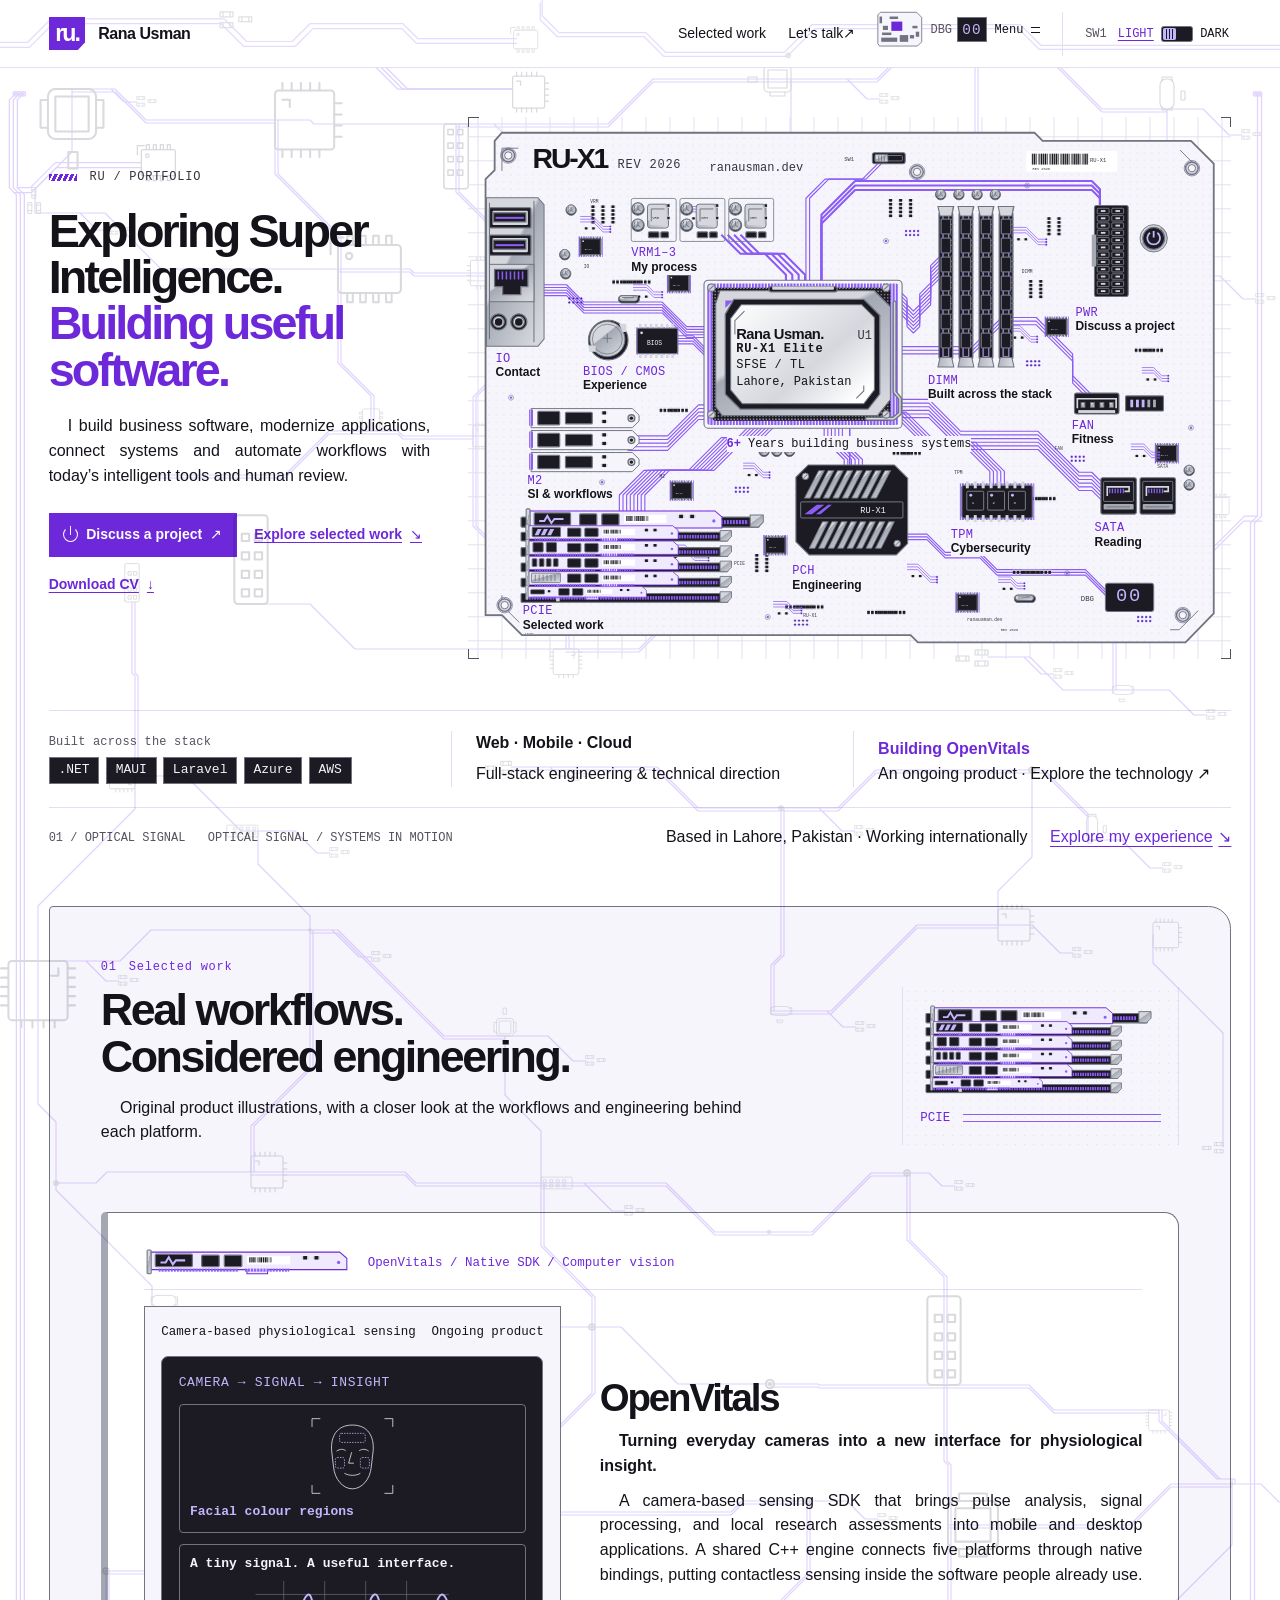
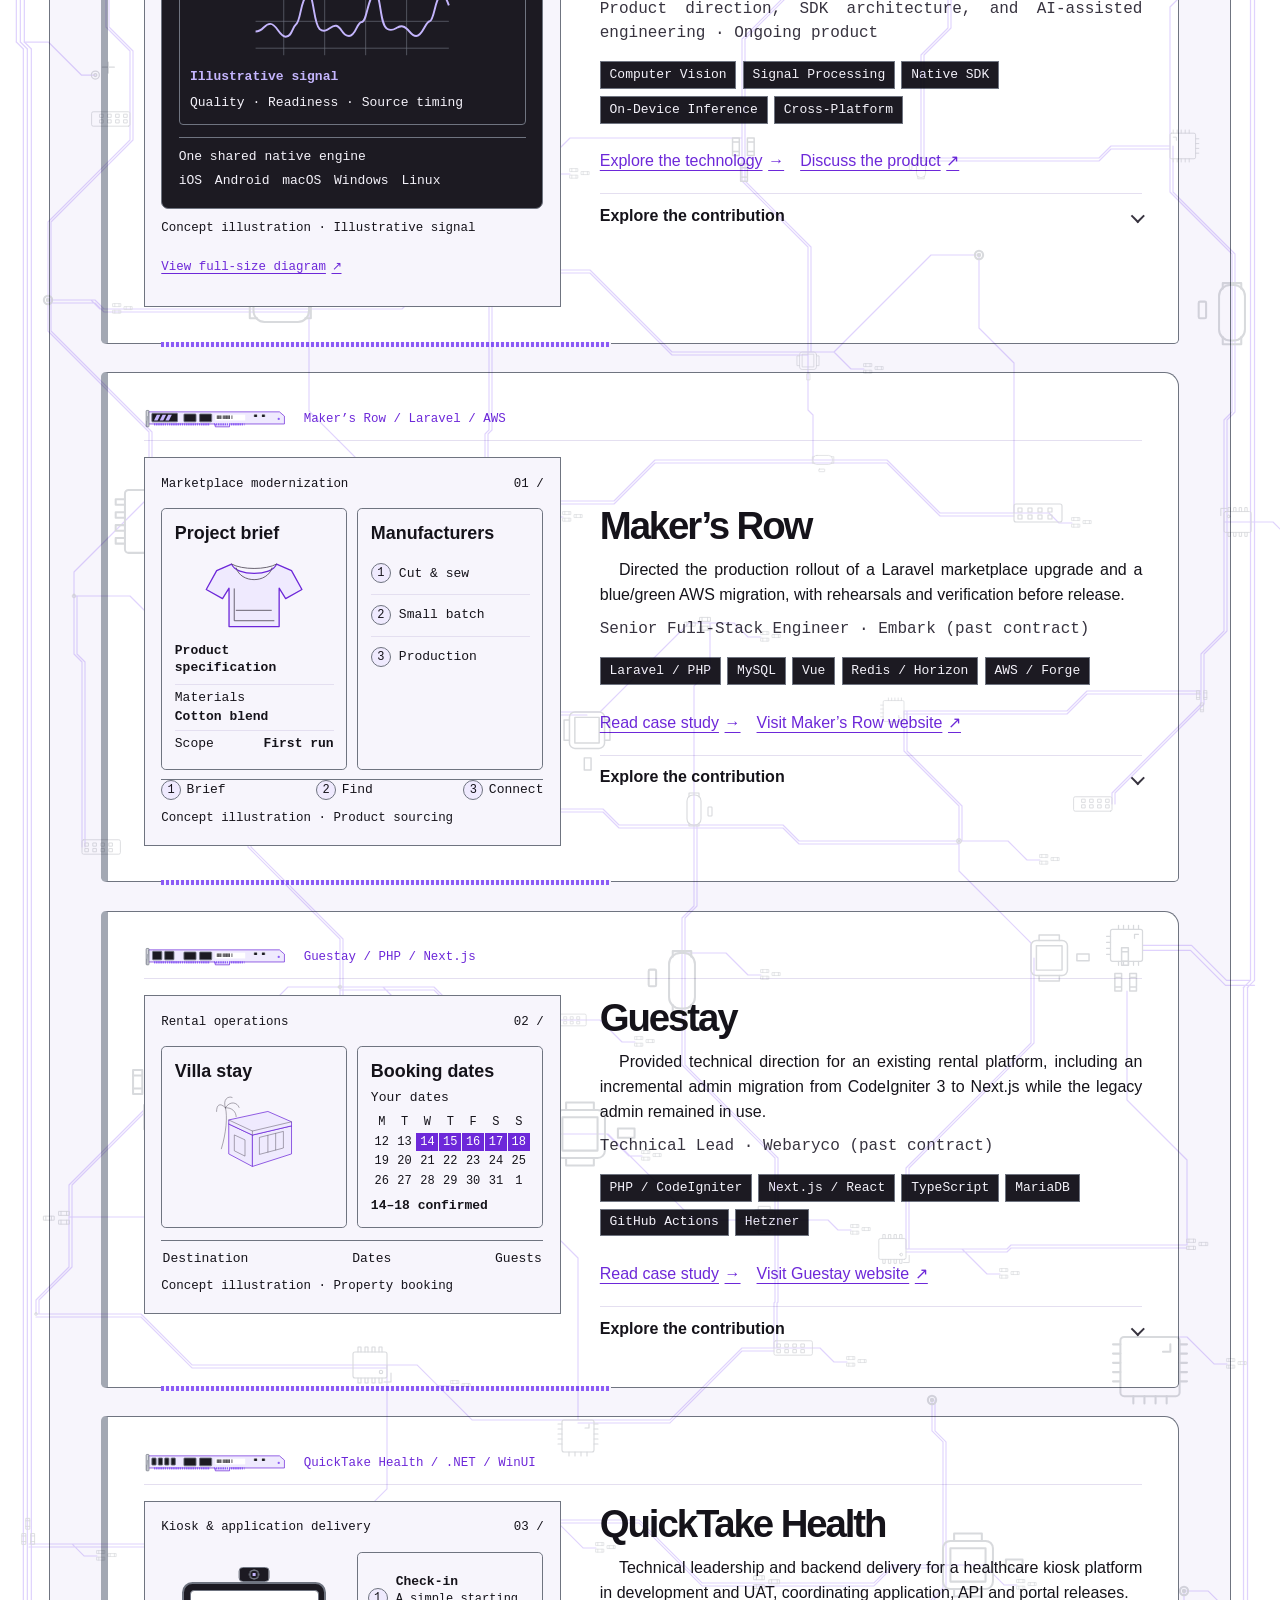
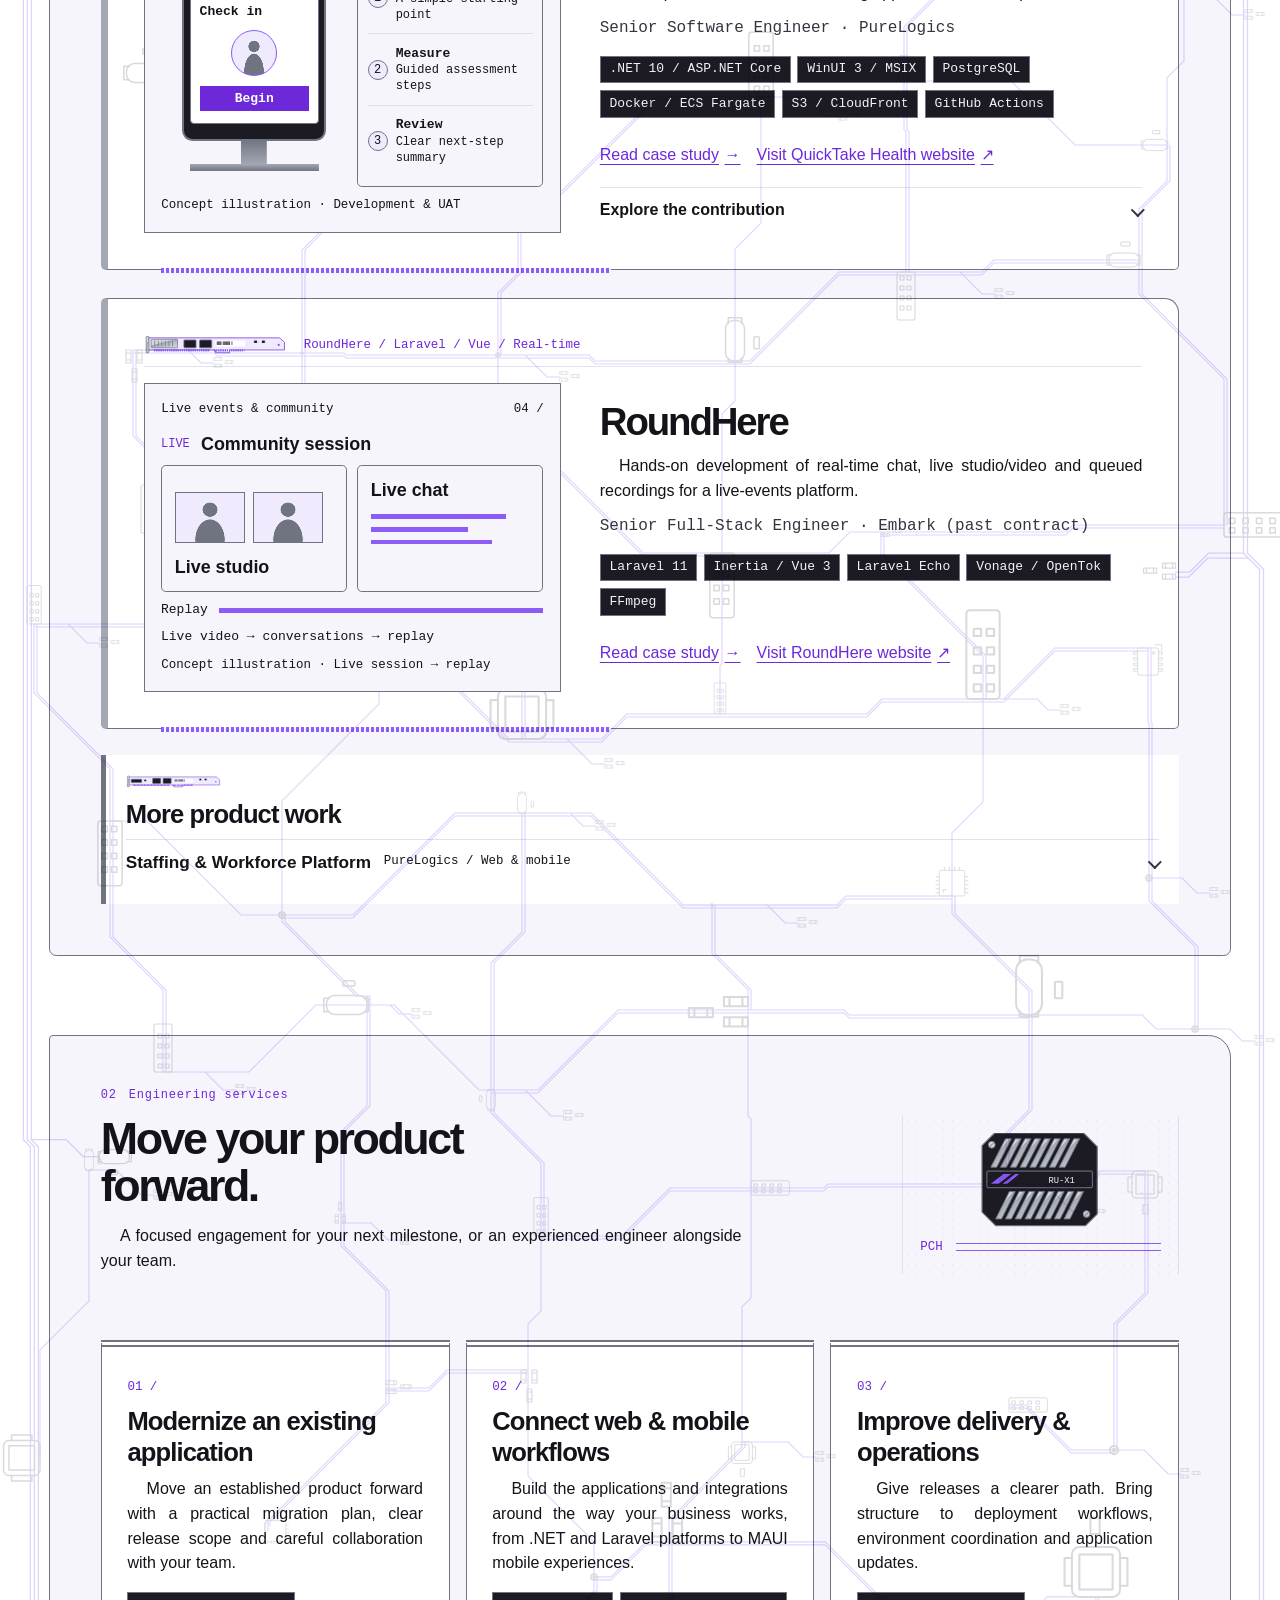
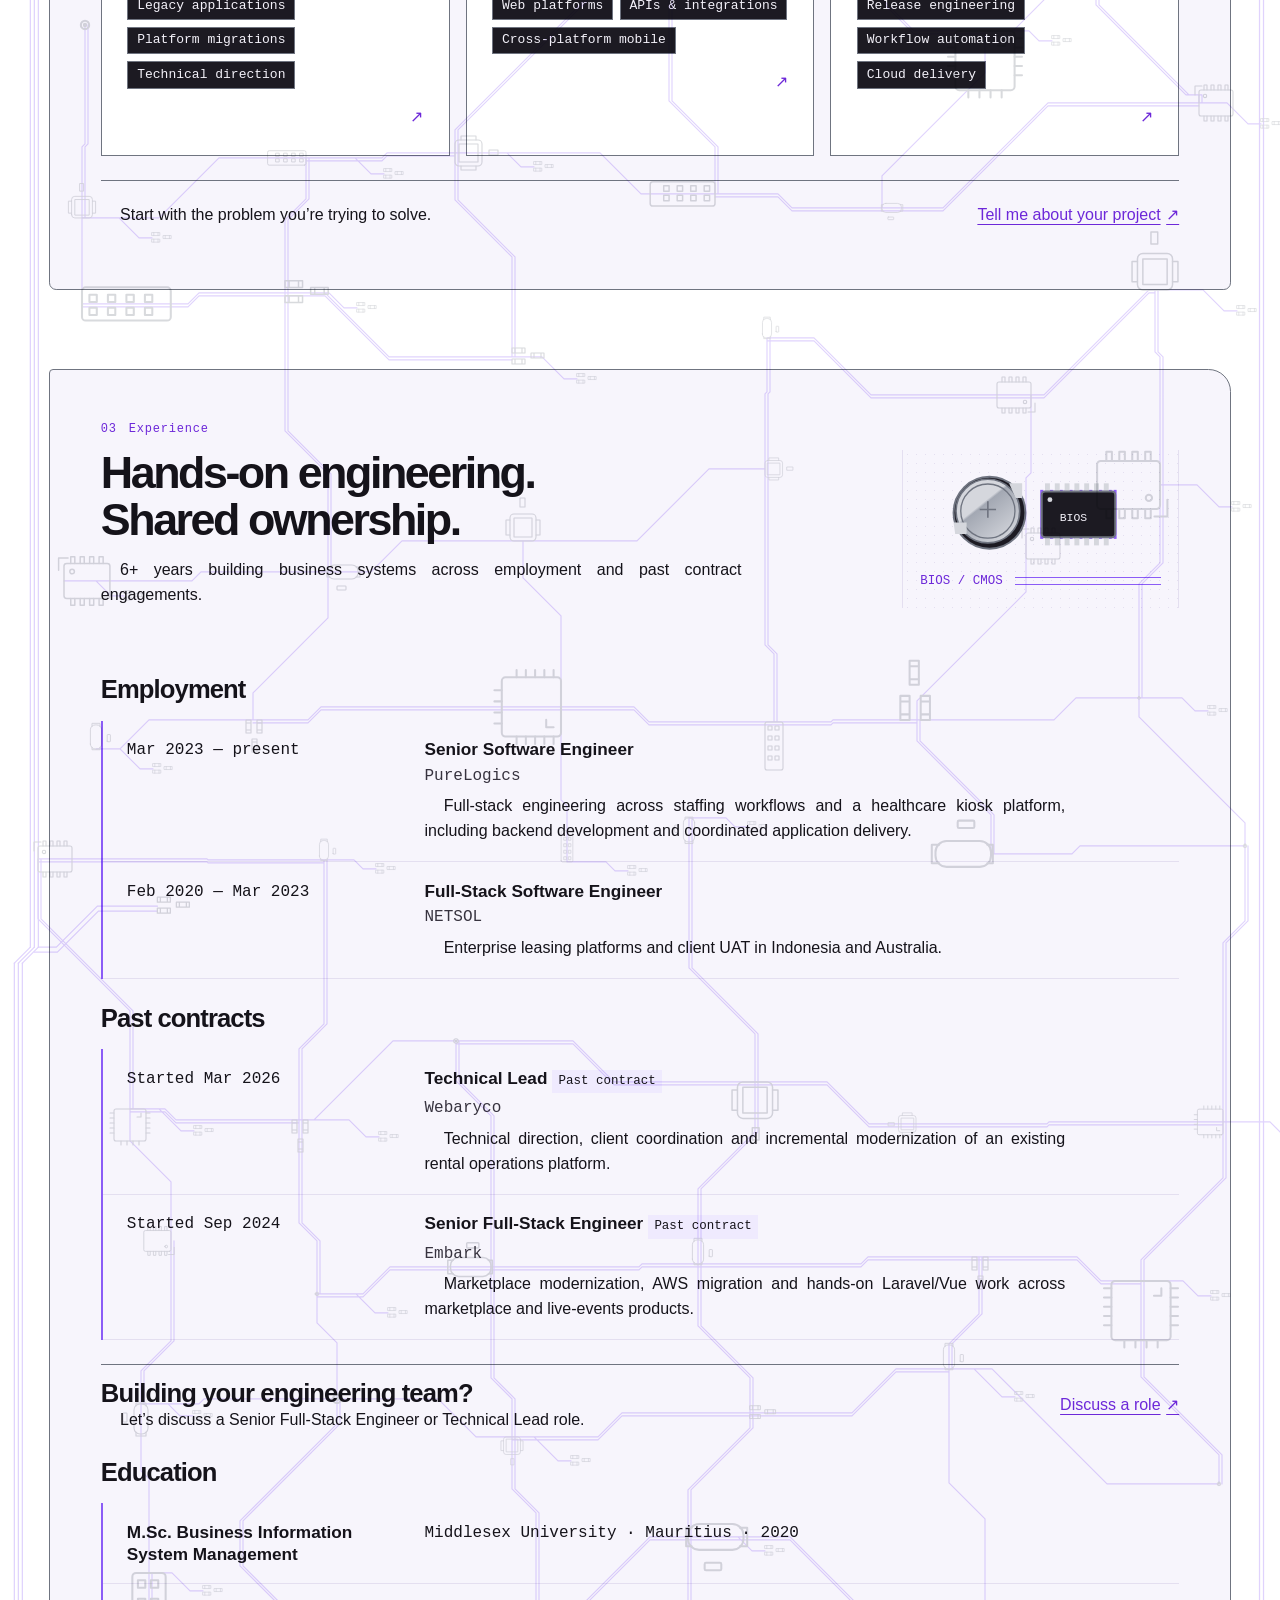
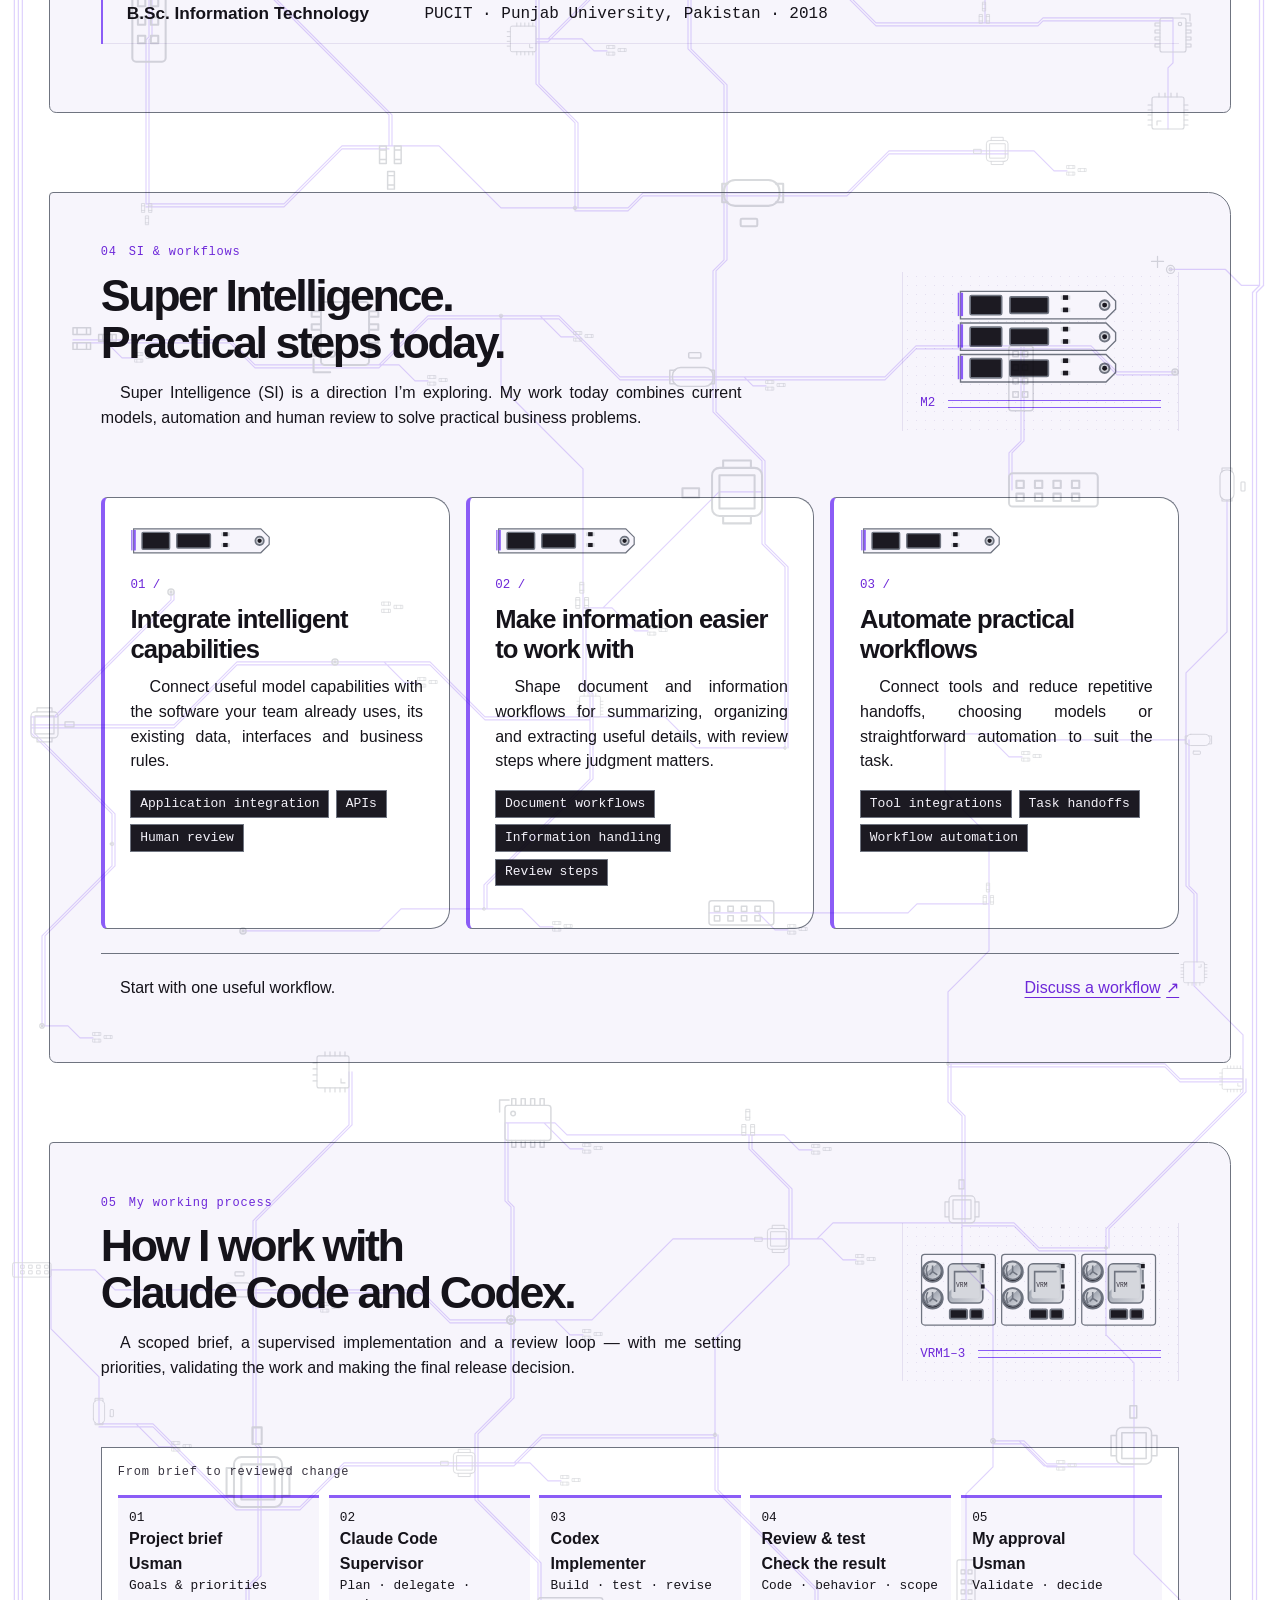
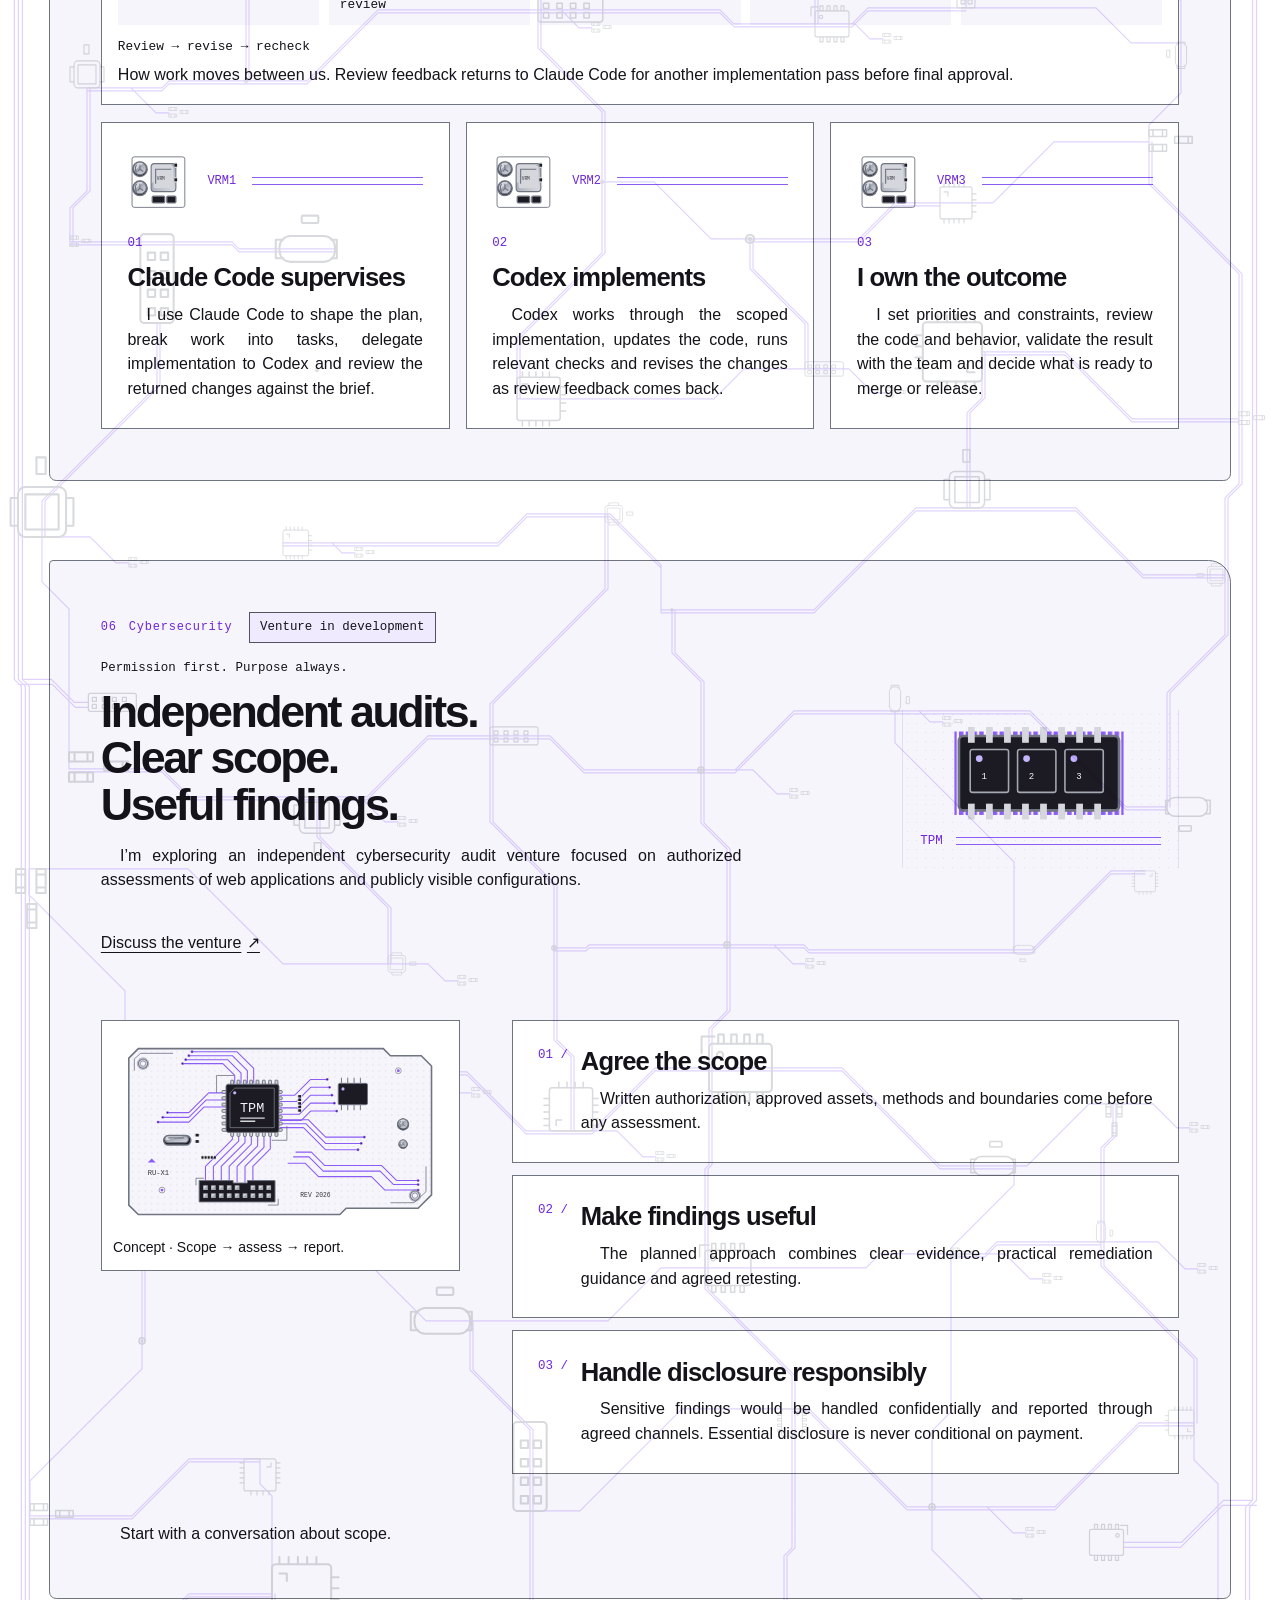
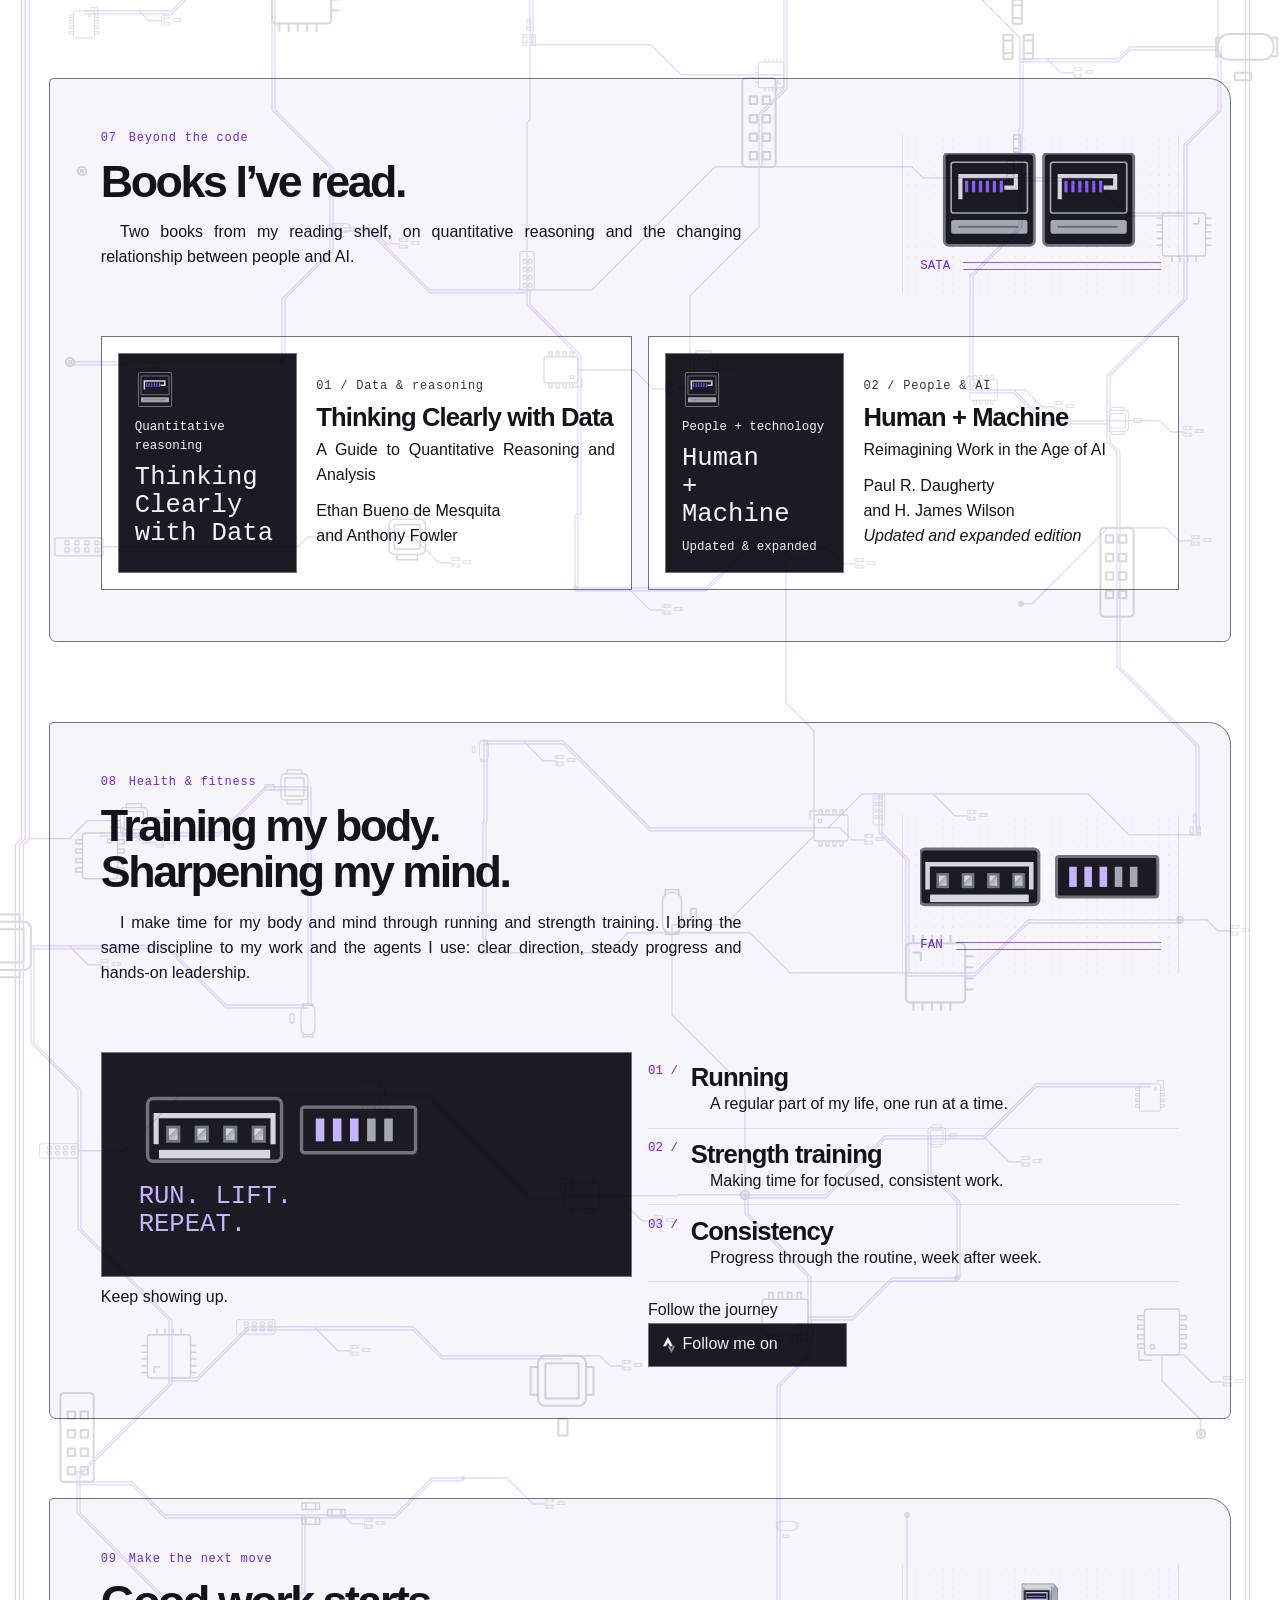
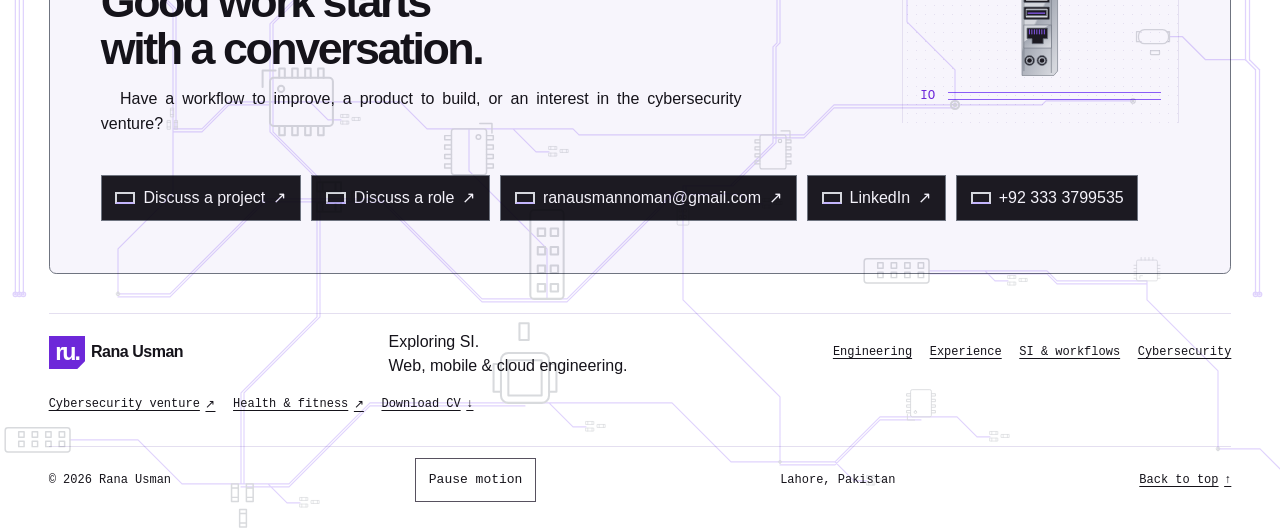
==== commit d3cf4e79: "Fit the CPU engraving at large font settings and give narrow paragraphs room" ====
--- a/index.html
+++ b/index.html
@@ -22,11 +22,11 @@
   <link rel="icon" href="assets/favicon.svg" type="image/svg+xml">
   <link rel="stylesheet" href="/motherboard/tokens.css?v=ru-x1-b8">
   <script src="/motherboard/finish.js?v=ru-x1-b5" blocking="render"></script>
-  <link rel="stylesheet" href="/motherboard/board.css?v=ru-x1-b9">
+  <link rel="stylesheet" href="/motherboard/board.css?v=ru-x1-b10">
   <link rel="stylesheet" href="/motherboard/placements.css?v=ru-x1-b5">
   <link rel="stylesheet" href="/motherboard/cases.css?v=ru-x1-b8">
   <link rel="stylesheet" href="/motherboard/home.css?v=ru-x1-b5">
-  <link rel="stylesheet" href="/motherboard/reflow.css?v=ru-x1-b5">
+  <link rel="stylesheet" href="/motherboard/reflow.css?v=ru-x1-b10">
   <link rel="stylesheet" href="/motherboard/print.css?v=ru-x1-b5">
   <script src="/motherboard/site.js?v=ru-x1-b7" defer></script>
 </head>
--- a/motherboard/board.css
+++ b/motherboard/board.css
@@ -284,7 +284,7 @@
 .cpu-face .cpu-name small { position: static; flex: none; }
 .cpu-face .cpu-name b { font: 650 clamp(.875rem,2cqw,1.35rem)/1.05 var(--sans); letter-spacing: -.035em; }
 .cpu-role-mark { text-decoration: none; letter-spacing: .04em; }
-.cpu-model { font: 650 .75rem/1.15 var(--mono); letter-spacing: .06em; text-transform: uppercase; }
+.cpu-model { font: 650 .75rem/1.15 var(--mono); letter-spacing: .06em; }
 .makers-mark { display: block; width: 2.4rem; height: auto; margin-bottom: .9rem; }
 @media (max-width: 52em), (max-aspect-ratio: 1/1) {
   .cpu-face .cpu-name b { font-size: 1.1rem; }
@@ -393,3 +393,14 @@
 @media print {
   body :where(p, dd, li, figcaption) { hyphens: manual; }
 }
+
+
+@media screen and (width > 52em) and (aspect-ratio > 1) {
+  /* Scale the engraved type with the metal lid if browser text is enlarged. */
+  .cpu-face { font-size: clamp(12px, 1.35cqw, .88rem); gap: min(.1rem, .2cqw); }
+  .cpu-face .cpu-name b { font-size: clamp(14px, 2cqw, 1.35rem); }
+  .cpu-face .cpu-name small, .cpu-model { font-size: clamp(12px, 1.5cqw, .75rem); }
+}
+@media screen and (max-height: 27em) and (orientation: landscape) and (width > 75em) {
+  .hero:has(.drawing + .hero-copy) { grid-template-columns: minmax(0, 1fr) minmax(0, .5fr); }
+}
--- a/motherboard/reflow.css
+++ b/motherboard/reflow.css
@@ -70,3 +70,12 @@
   .fitness-practices li { display: block; }
   .project-actions a, .project-copy .slot-name, .io-port { min-width: 0; max-width: 100%; }
 }
+
+/* Give justified prose room inside the nested hardware panels on small phones. */
+@media screen and (max-width: 23em) {
+  .page, .assembly, .case-pcb { --gutter: 2.5vw; }
+  .assembly > .wrap { padding-inline: 1.5vw; }
+  .seated-card, .service, .si-offer, .more-work, .security-principles li,
+  .process-list li, .ov-feature, .case-content-layout, .boot-log li,
+  .education-list li { padding-inline: 2vw; }
+}
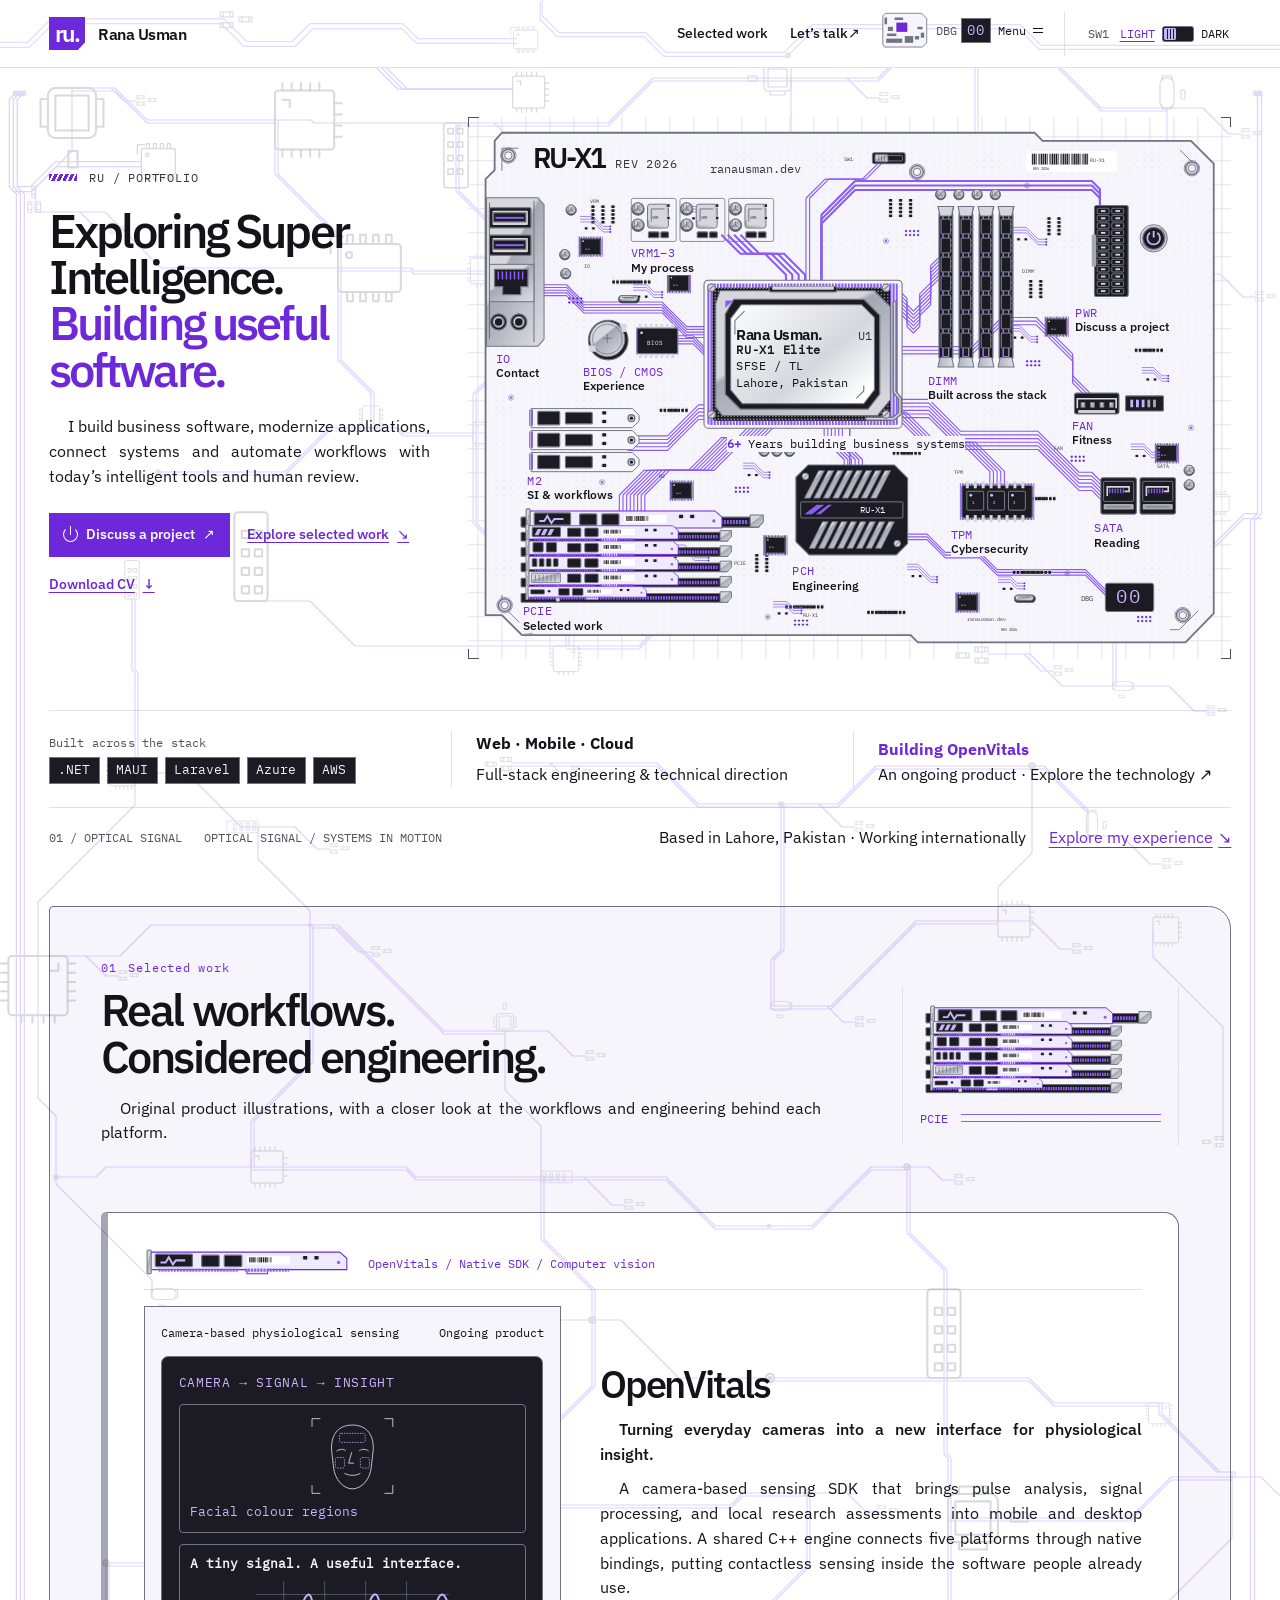
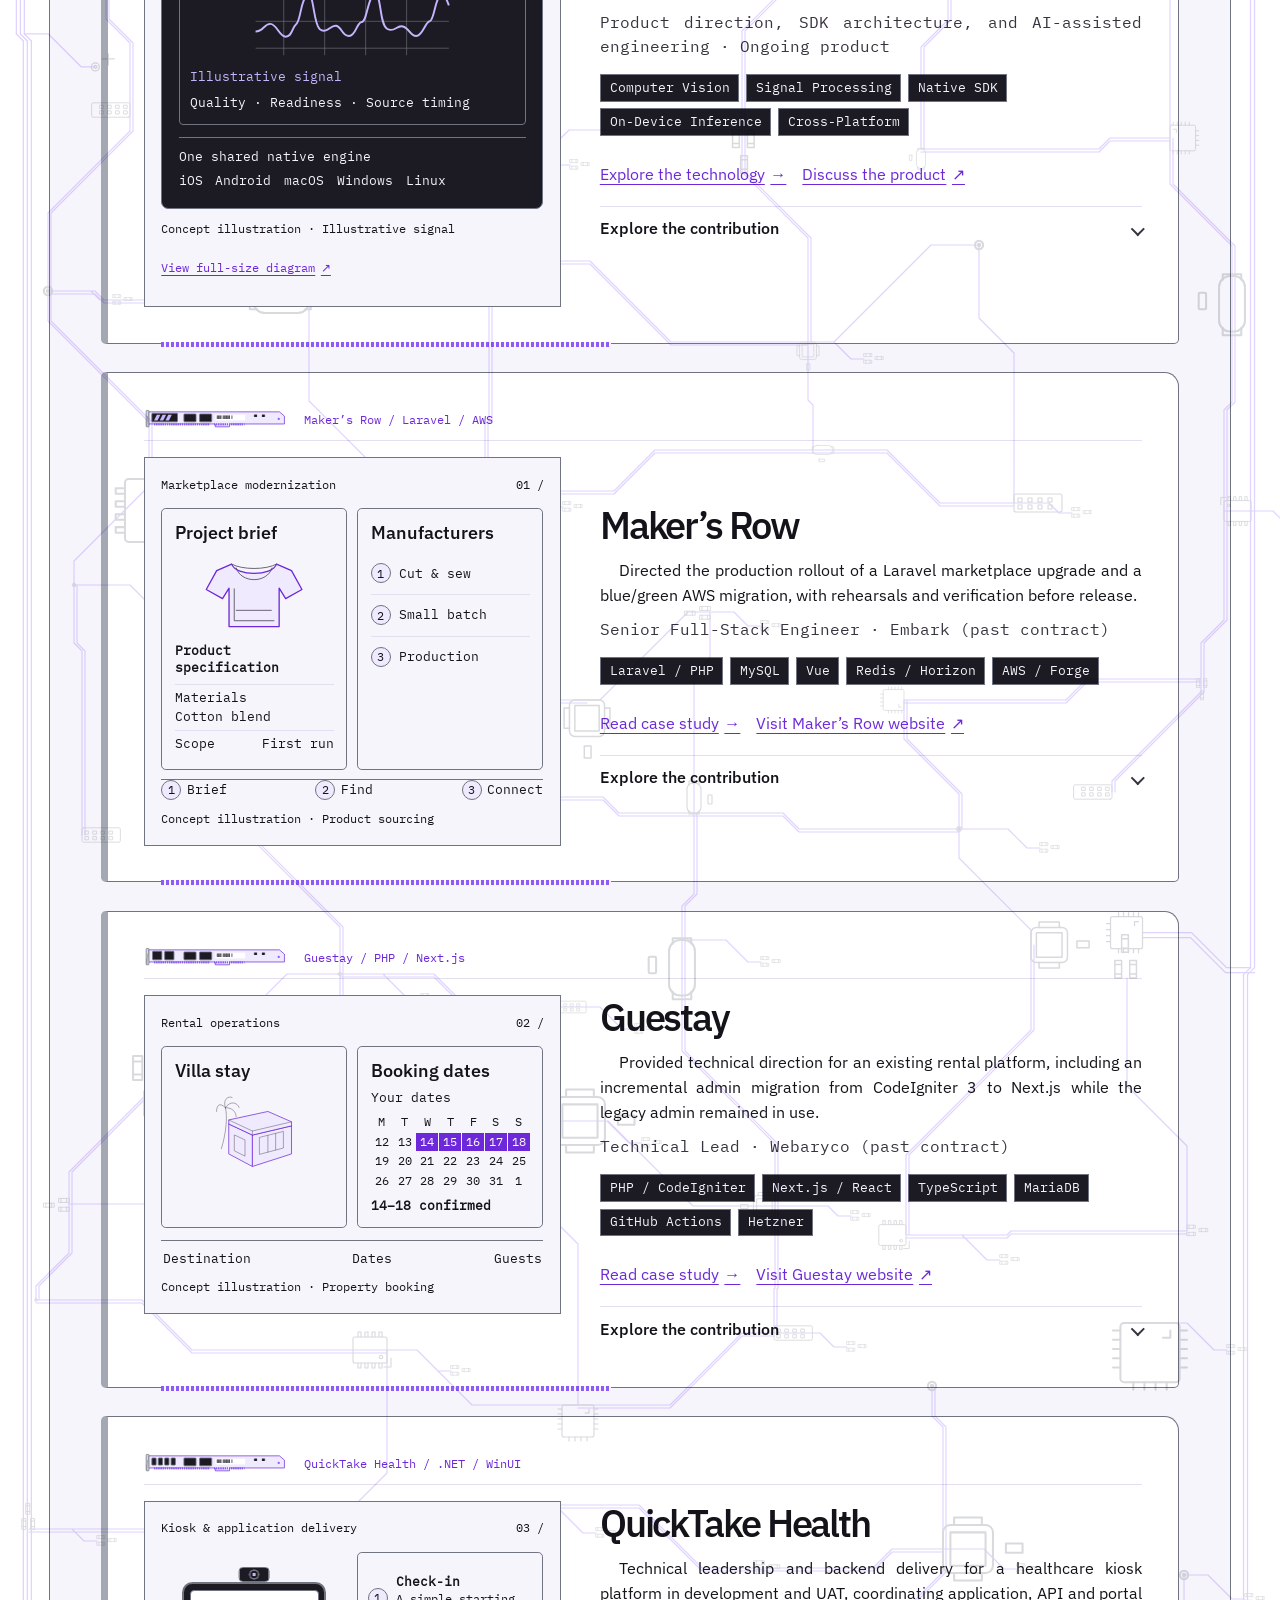
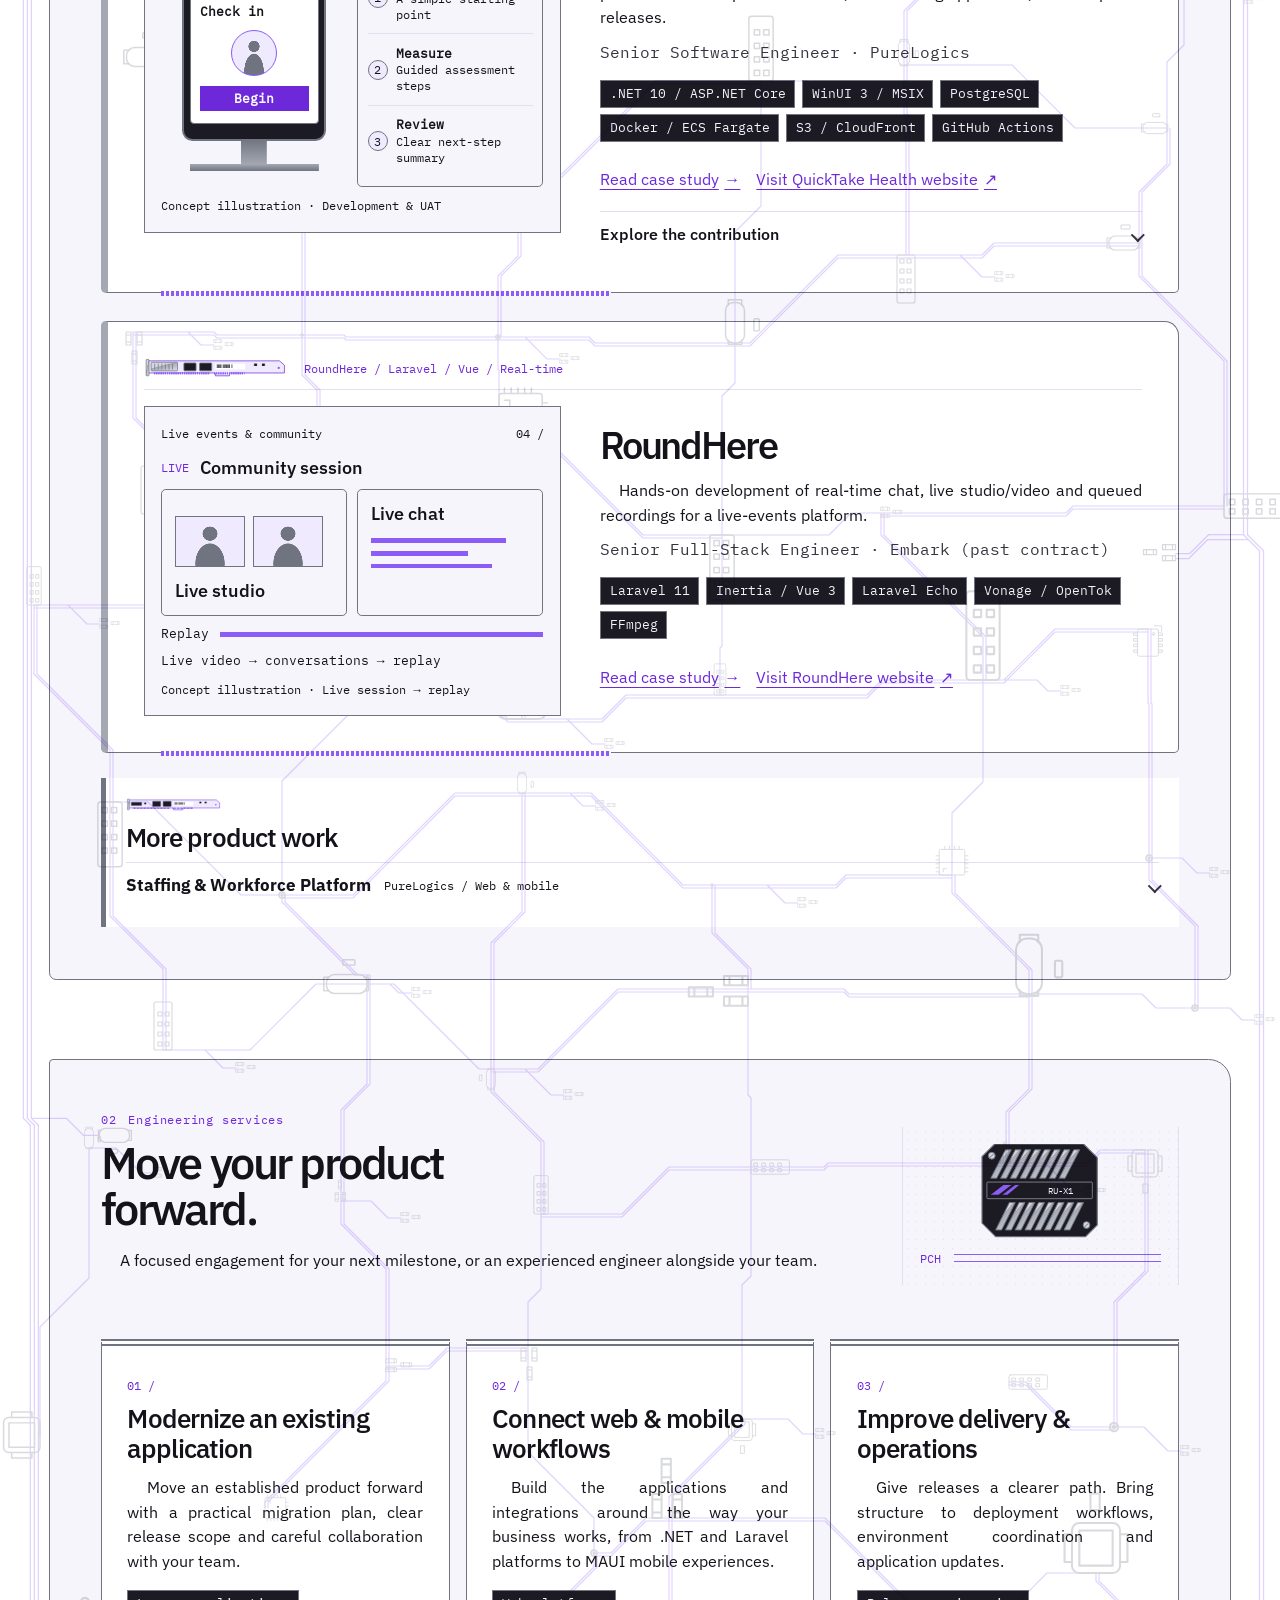
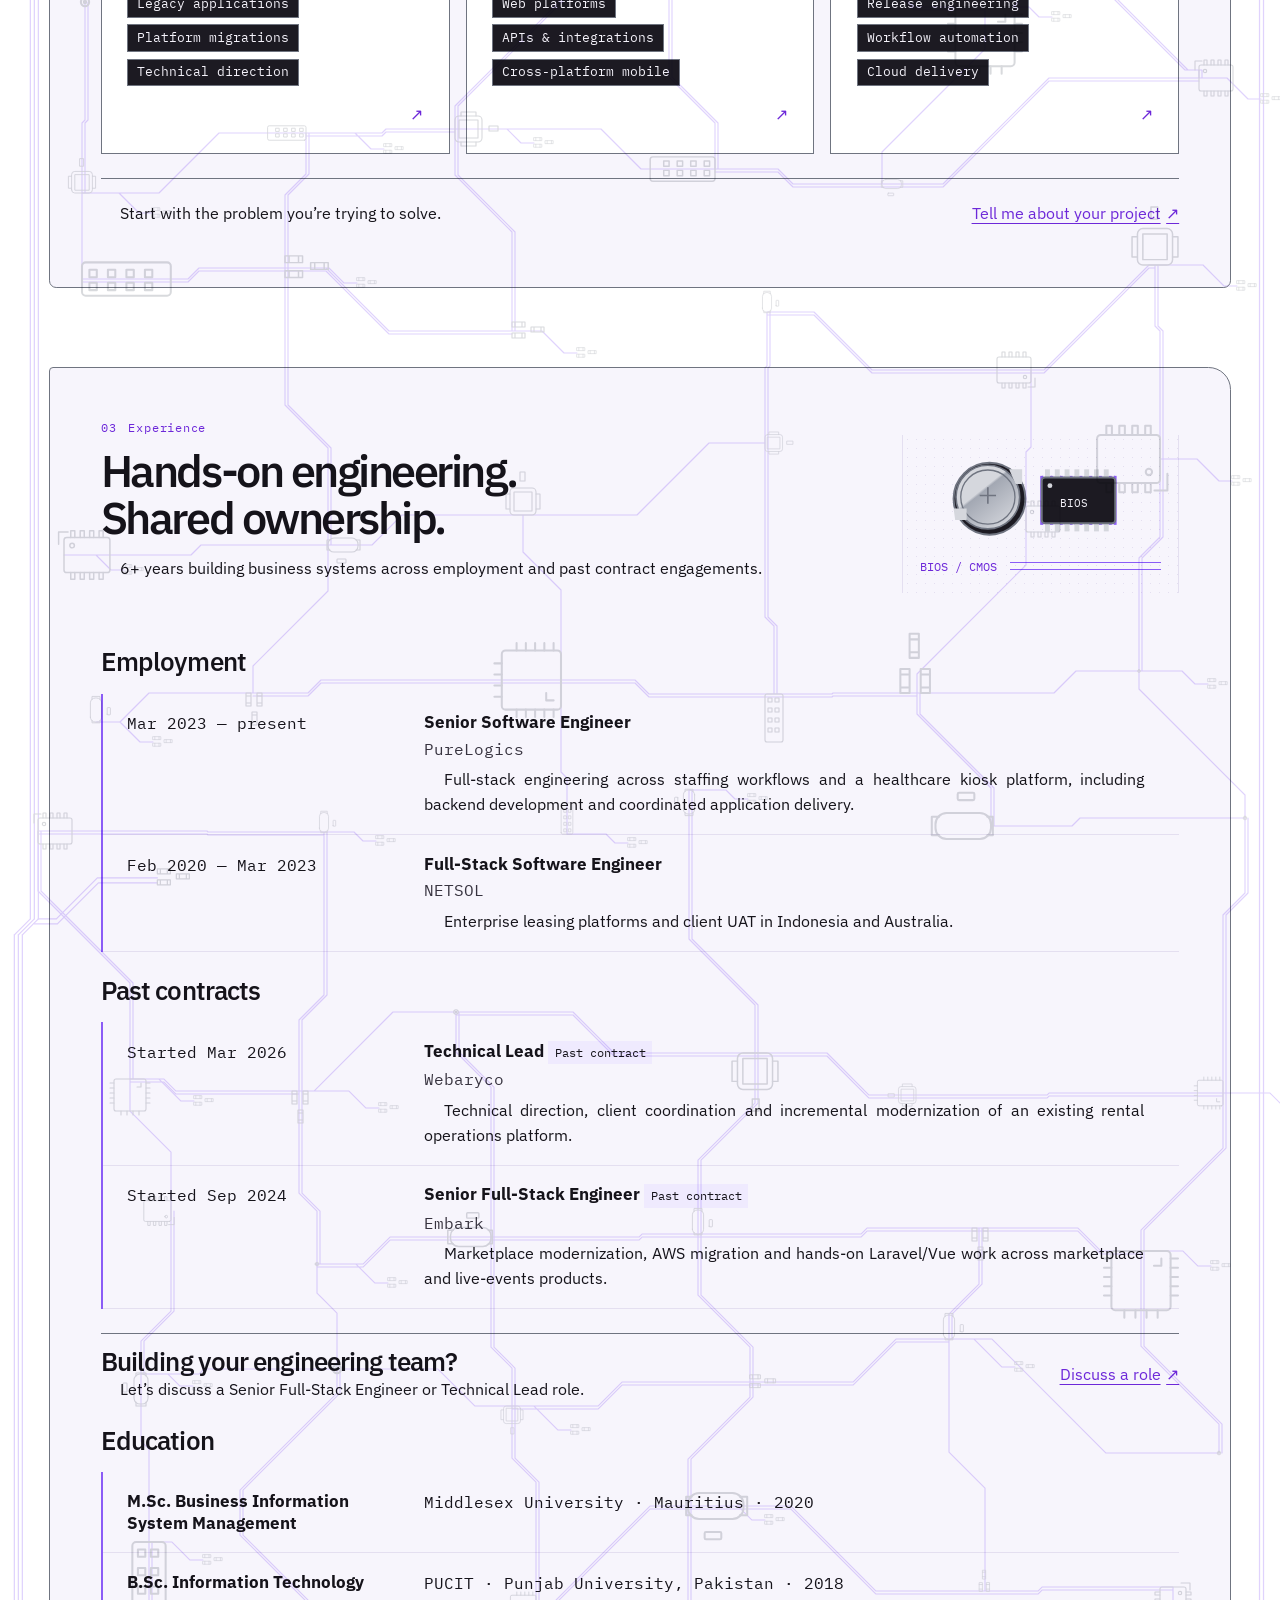
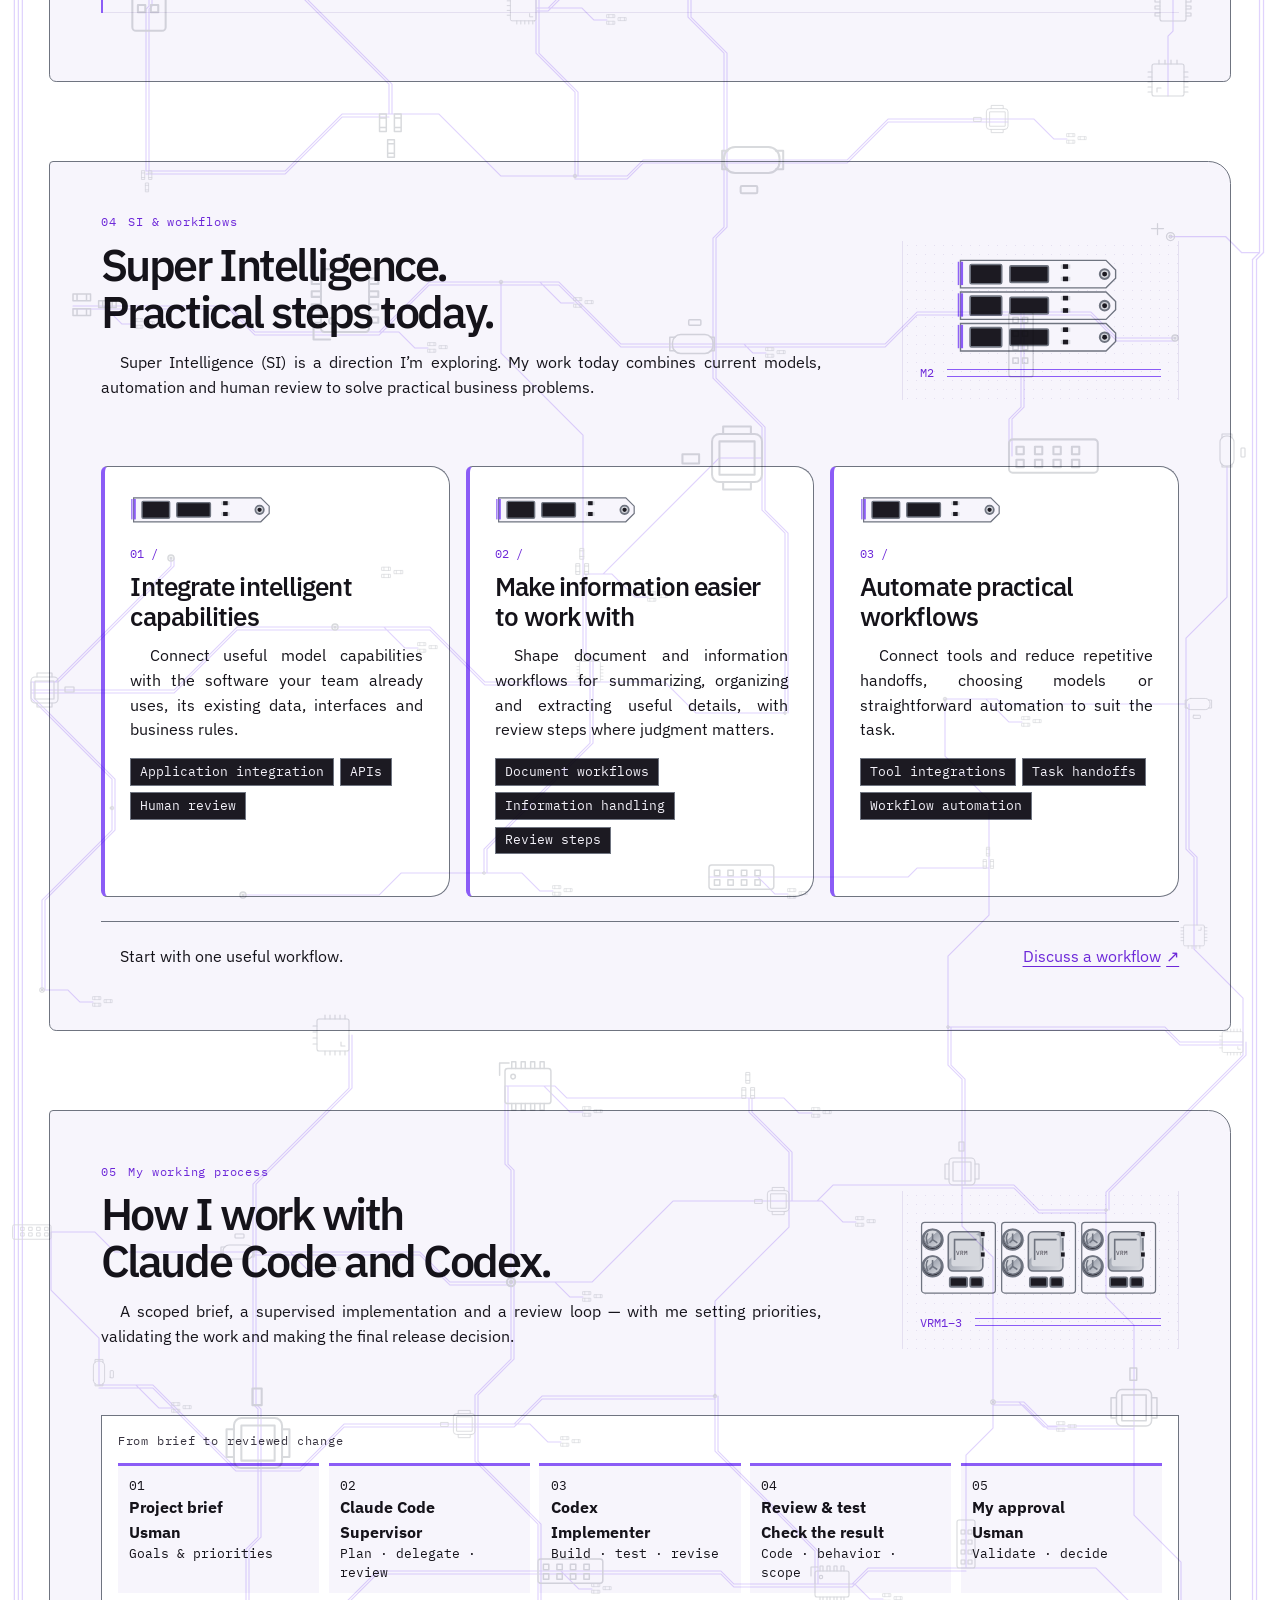
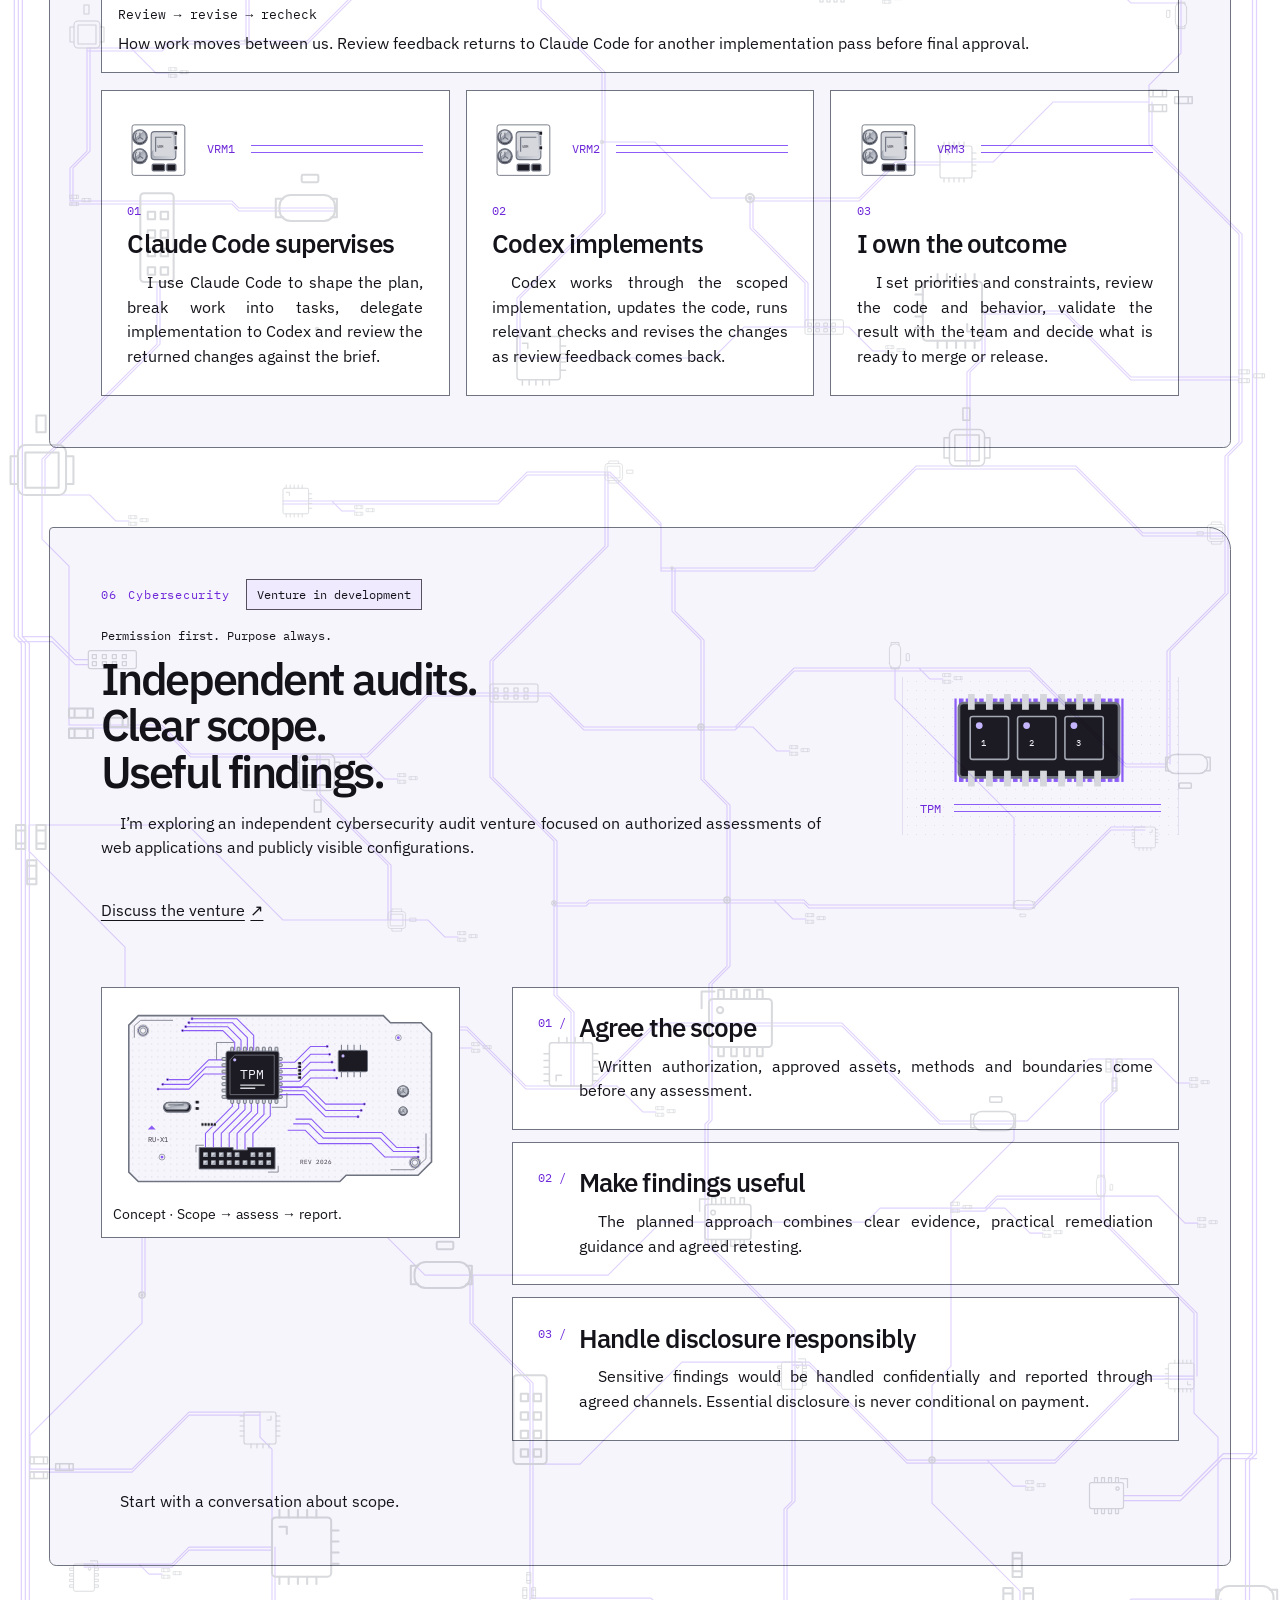
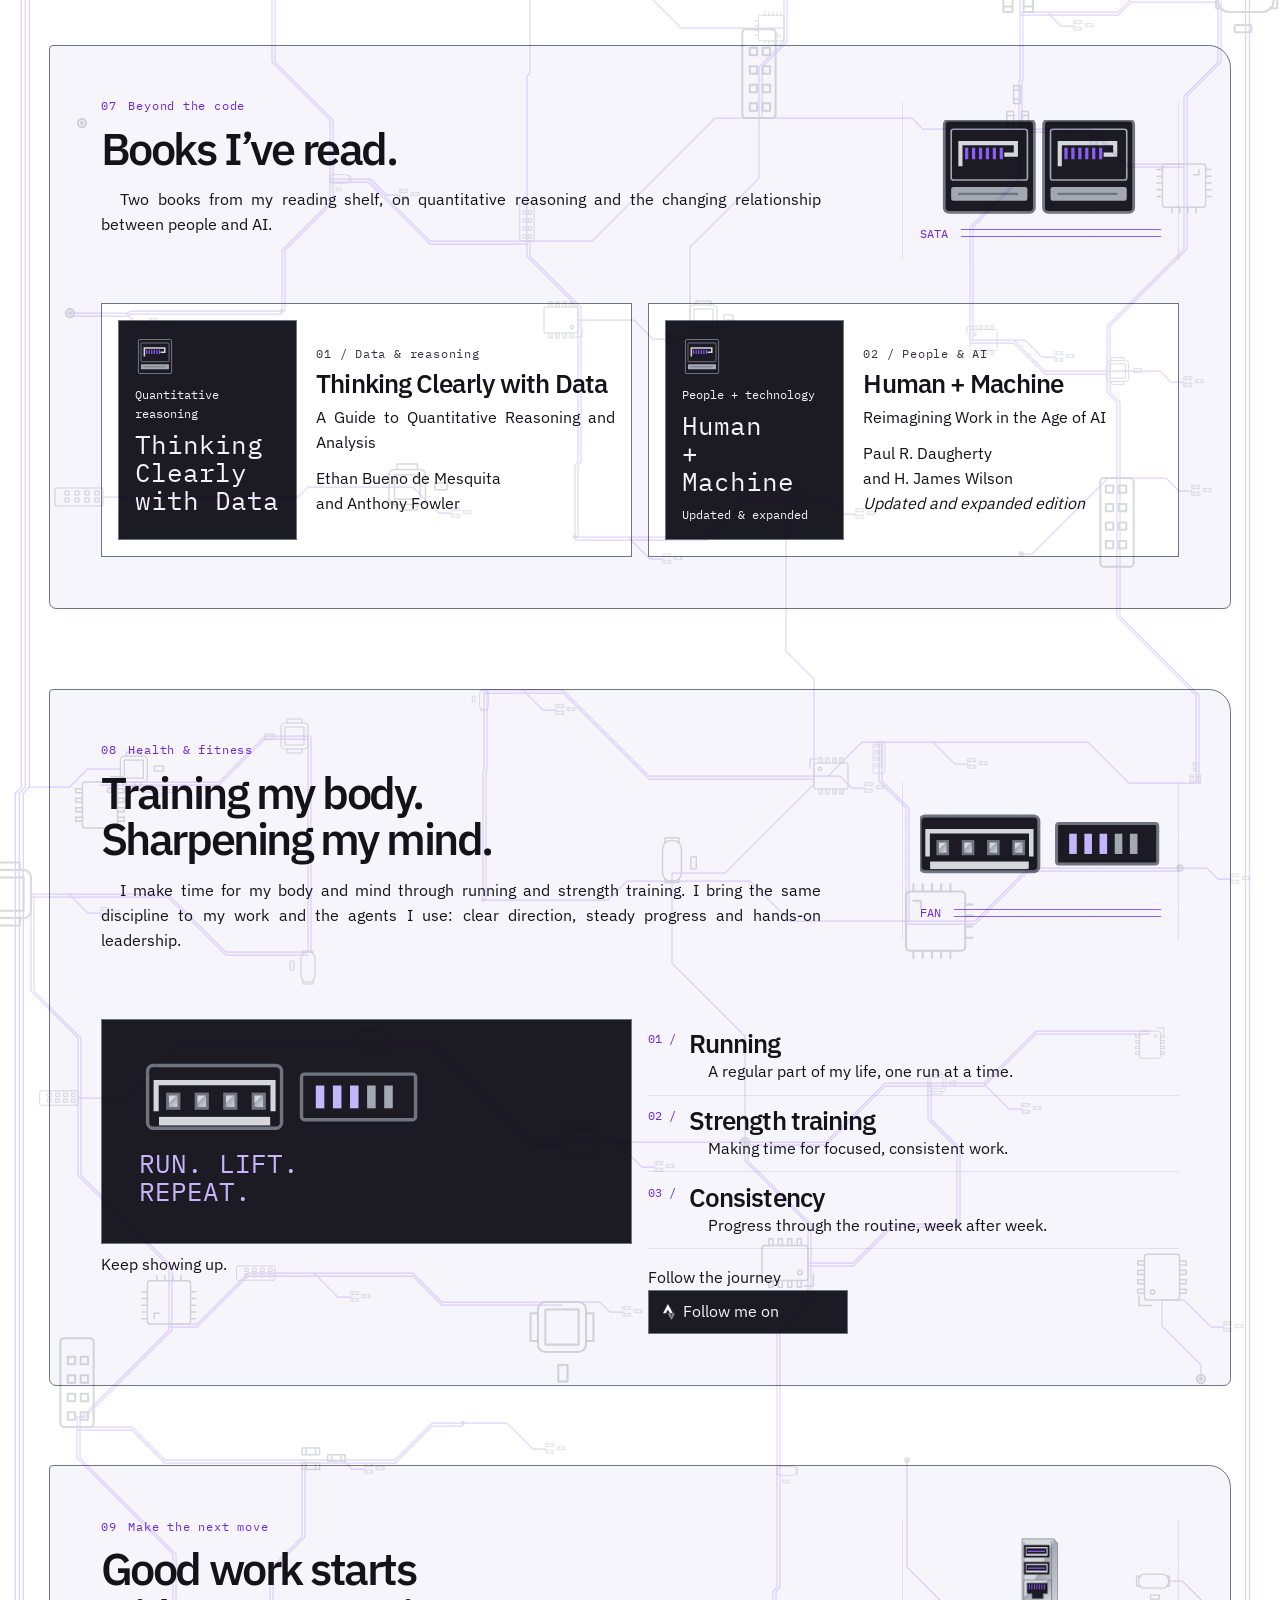
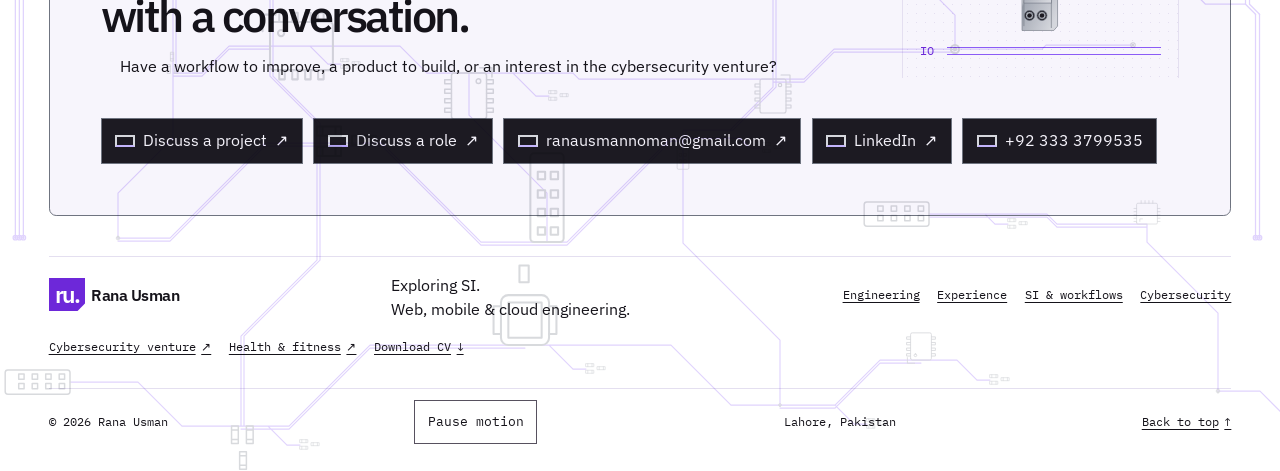
==== commit b5112243: "Enable bundled Plex fonts and identify portfolio authorship for search" ====
--- a/index.html
+++ b/index.html
@@ -2,7 +2,7 @@
 <html lang="en">
 <head>
   <meta charset="utf-8">
-  <meta http-equiv="Content-Security-Policy" content="default-src 'none'; script-src 'self'; script-src-attr 'none'; style-src 'self'; style-src-attr 'none'; img-src 'self'; font-src 'none'; connect-src 'none'; media-src 'self'; object-src 'none'; frame-src 'none'; worker-src 'none'; manifest-src 'none'; base-uri 'none'; form-action 'none'">
+  <meta http-equiv="Content-Security-Policy" content="default-src 'none'; script-src 'self'; script-src-attr 'none'; style-src 'self'; style-src-attr 'none'; img-src 'self'; font-src 'self'; connect-src 'self'; media-src 'self'; object-src 'none'; frame-src 'none'; worker-src 'none'; manifest-src 'none'; base-uri 'none'; form-action 'none'">
   <meta name="referrer" content="strict-origin-when-cross-origin">
   <meta name="viewport" content="width=device-width, initial-scale=1">
   <meta name="color-scheme" content="light dark">
@@ -20,7 +20,9 @@
   <meta name="twitter:title" content="Rana Usman — Super Intelligence &amp; practical software">
   <meta name="twitter:description" content="Super Intelligence (SI) exploration, practical software engineering and an independent cybersecurity audit venture in development.">
   <link rel="icon" href="assets/favicon.svg" type="image/svg+xml">
-  <link rel="stylesheet" href="/motherboard/tokens.css?v=ru-x1-b8">
+  <link rel="stylesheet" href="/motherboard/tokens.css?v=ru-x1-plex1">
+  <link rel="preload" as="font" type="font/woff2" crossorigin href="/motherboard/fonts/plex-sans-latin-wght.woff2?v=ru-x1-plex1">
+  <link rel="preload" as="font" type="font/woff2" crossorigin href="/motherboard/fonts/plex-mono-latin-400.woff2?v=ru-x1-plex1">
   <script src="/motherboard/finish.js?v=ru-x1-b5" blocking="render"></script>
   <link rel="stylesheet" href="/motherboard/board.css?v=ru-x1-b10">
   <link rel="stylesheet" href="/motherboard/placements.css?v=ru-x1-b5">
@@ -328,5 +330,37 @@
 
 
 
+  <script type="application/ld+json">
+{
+  "@context": "https://schema.org",
+  "@graph": [
+    {
+      "@type": "WebSite",
+      "@id": "https://ranausman.dev/#website",
+      "url": "https://ranausman.dev/",
+      "name": "Rana Usman"
+    },
+    {
+      "@type": "ProfilePage",
+      "@id": "https://ranausman.dev/",
+      "url": "https://ranausman.dev/",
+      "name": "Rana Usman — Super Intelligence & practical software",
+      "isPartOf": {
+        "@id": "https://ranausman.dev/#website"
+      },
+      "mainEntity": {
+        "@type": "Person",
+        "@id": "https://ranausman.dev/#person",
+        "name": "Rana Usman",
+        "url": "https://ranausman.dev/",
+        "jobTitle": "Senior Full-Stack Engineer / Technical Lead",
+        "sameAs": [
+          "https://www.linkedin.com/in/ranausman008/"
+        ]
+      }
+    }
+  ]
+}
+  </script>
 </body>
 </html>
--- a/motherboard/tokens.css
+++ b/motherboard/tokens.css
@@ -50,8 +50,33 @@
     color-scheme: dark;
   }
 }
-/* The original document policy disables font fetches. Use installed Plex where available. */
-:root {
-  --sans: 'IBM Plex Sans', Arial, sans-serif;
-  --mono: 'IBM Plex Mono', 'SFMono-Regular', Consolas, 'Liberation Mono', monospace;
+@font-face {
+  font-family: 'IBM Plex Sans';
+  src: url('fonts/plex-sans-latin-wght.woff2?v=ru-x1-plex1') format('woff2');
+  font-style: normal;
+  font-weight: 100 700;
+  font-display: optional;
 }
+@font-face {
+  font-family: 'IBM Plex Mono';
+  src: url('fonts/plex-mono-latin-400.woff2?v=ru-x1-plex1') format('woff2');
+  font-style: normal;
+  font-weight: 400;
+  font-display: optional;
+}
+@font-face {
+  font-family: 'Plex fallback';
+  src: local('Arial');
+  size-adjust: 100%;
+  ascent-override: 102.5%;
+  descent-override: 27.5%;
+  line-gap-override: 0%;
+}
+@font-face {
+  font-family: 'Plex Mono fallback';
+  src: local('Courier New');
+  size-adjust: 100%;
+  ascent-override: 102.5%;
+  descent-override: 27.5%;
+  line-gap-override: 0%;
+}
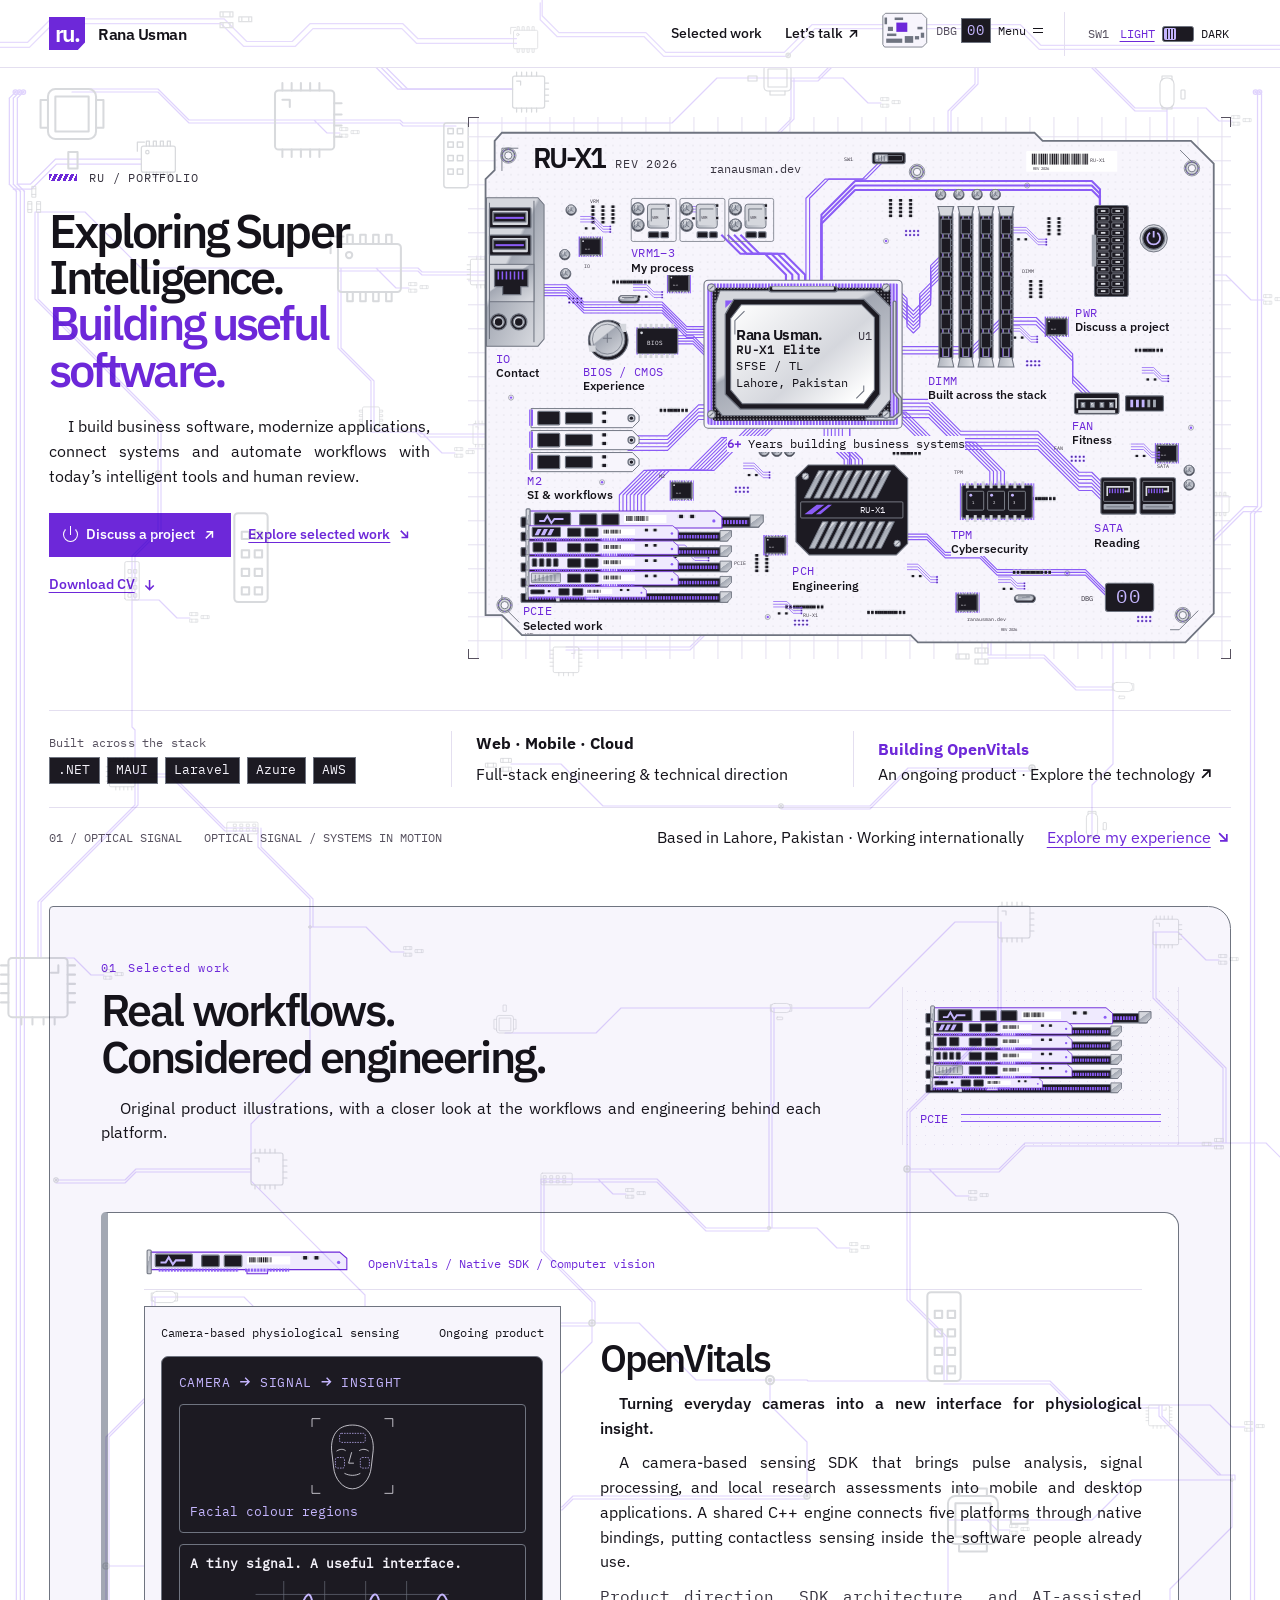
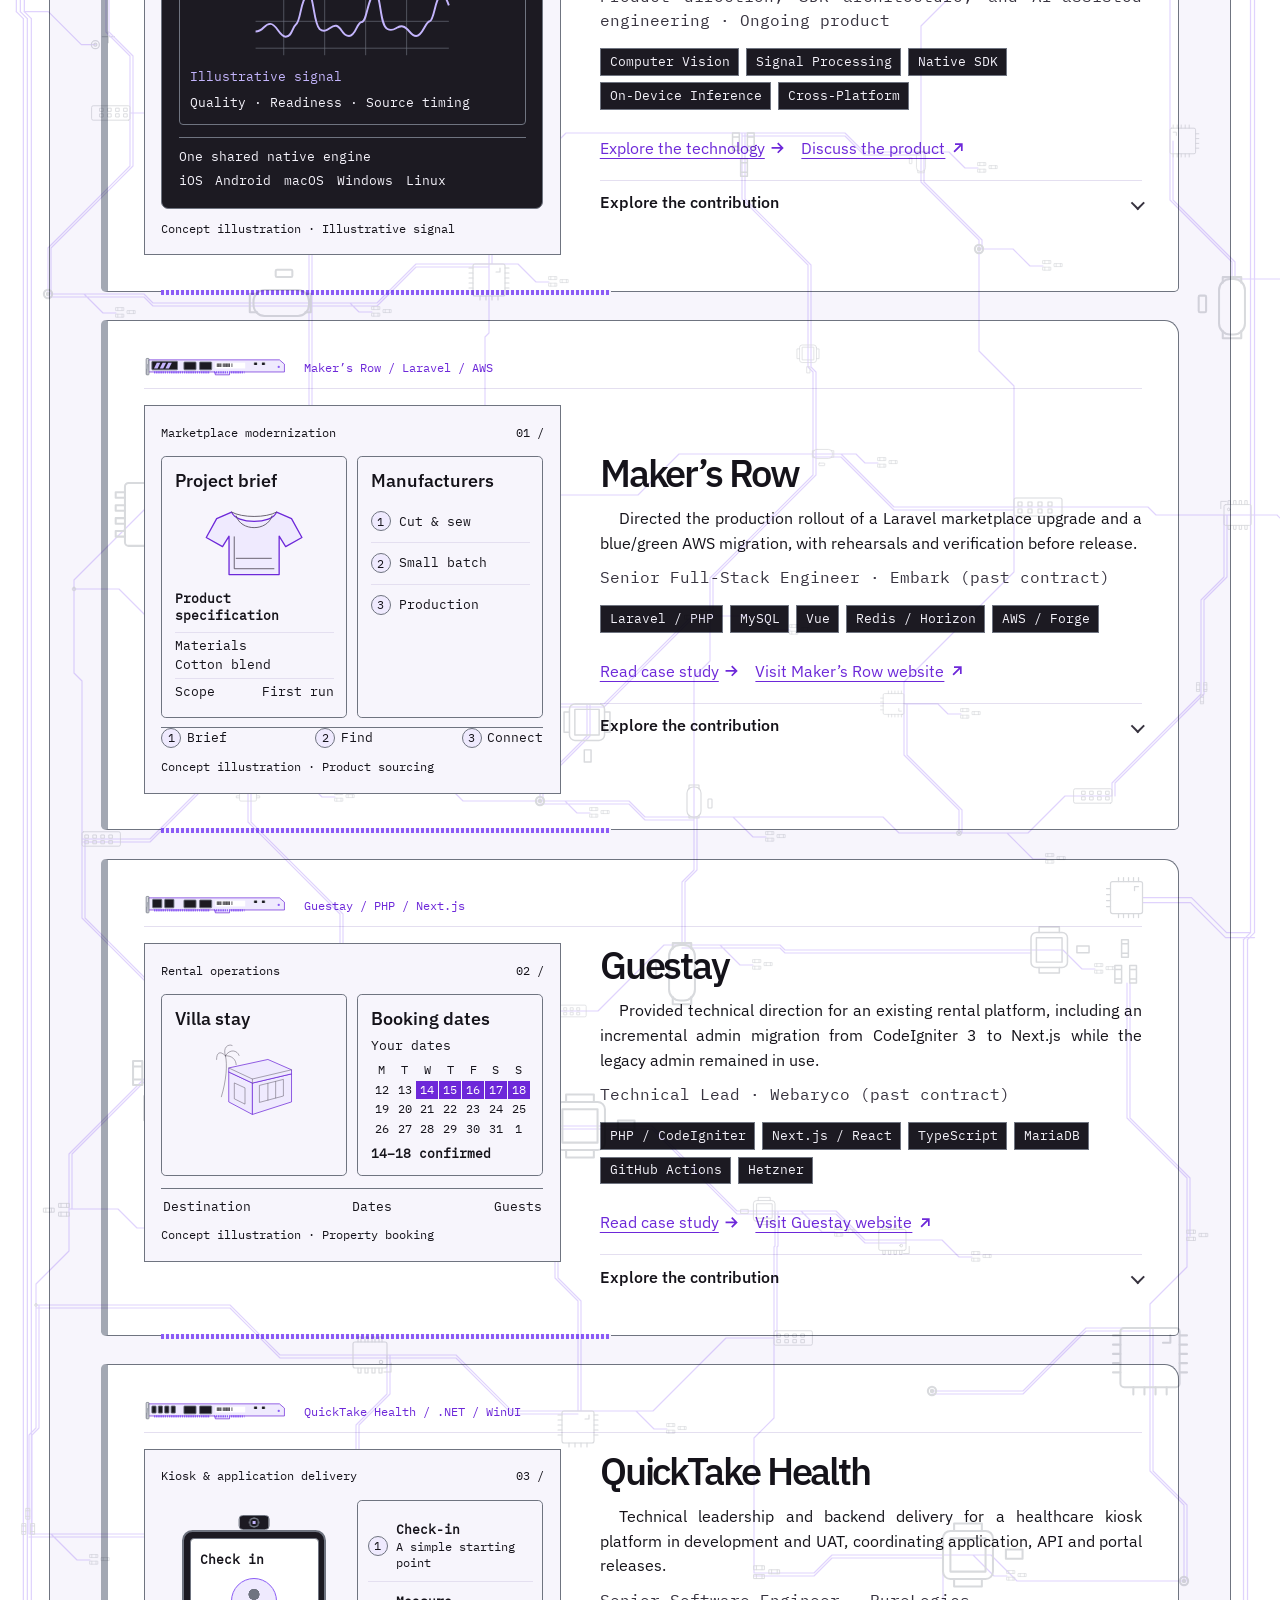
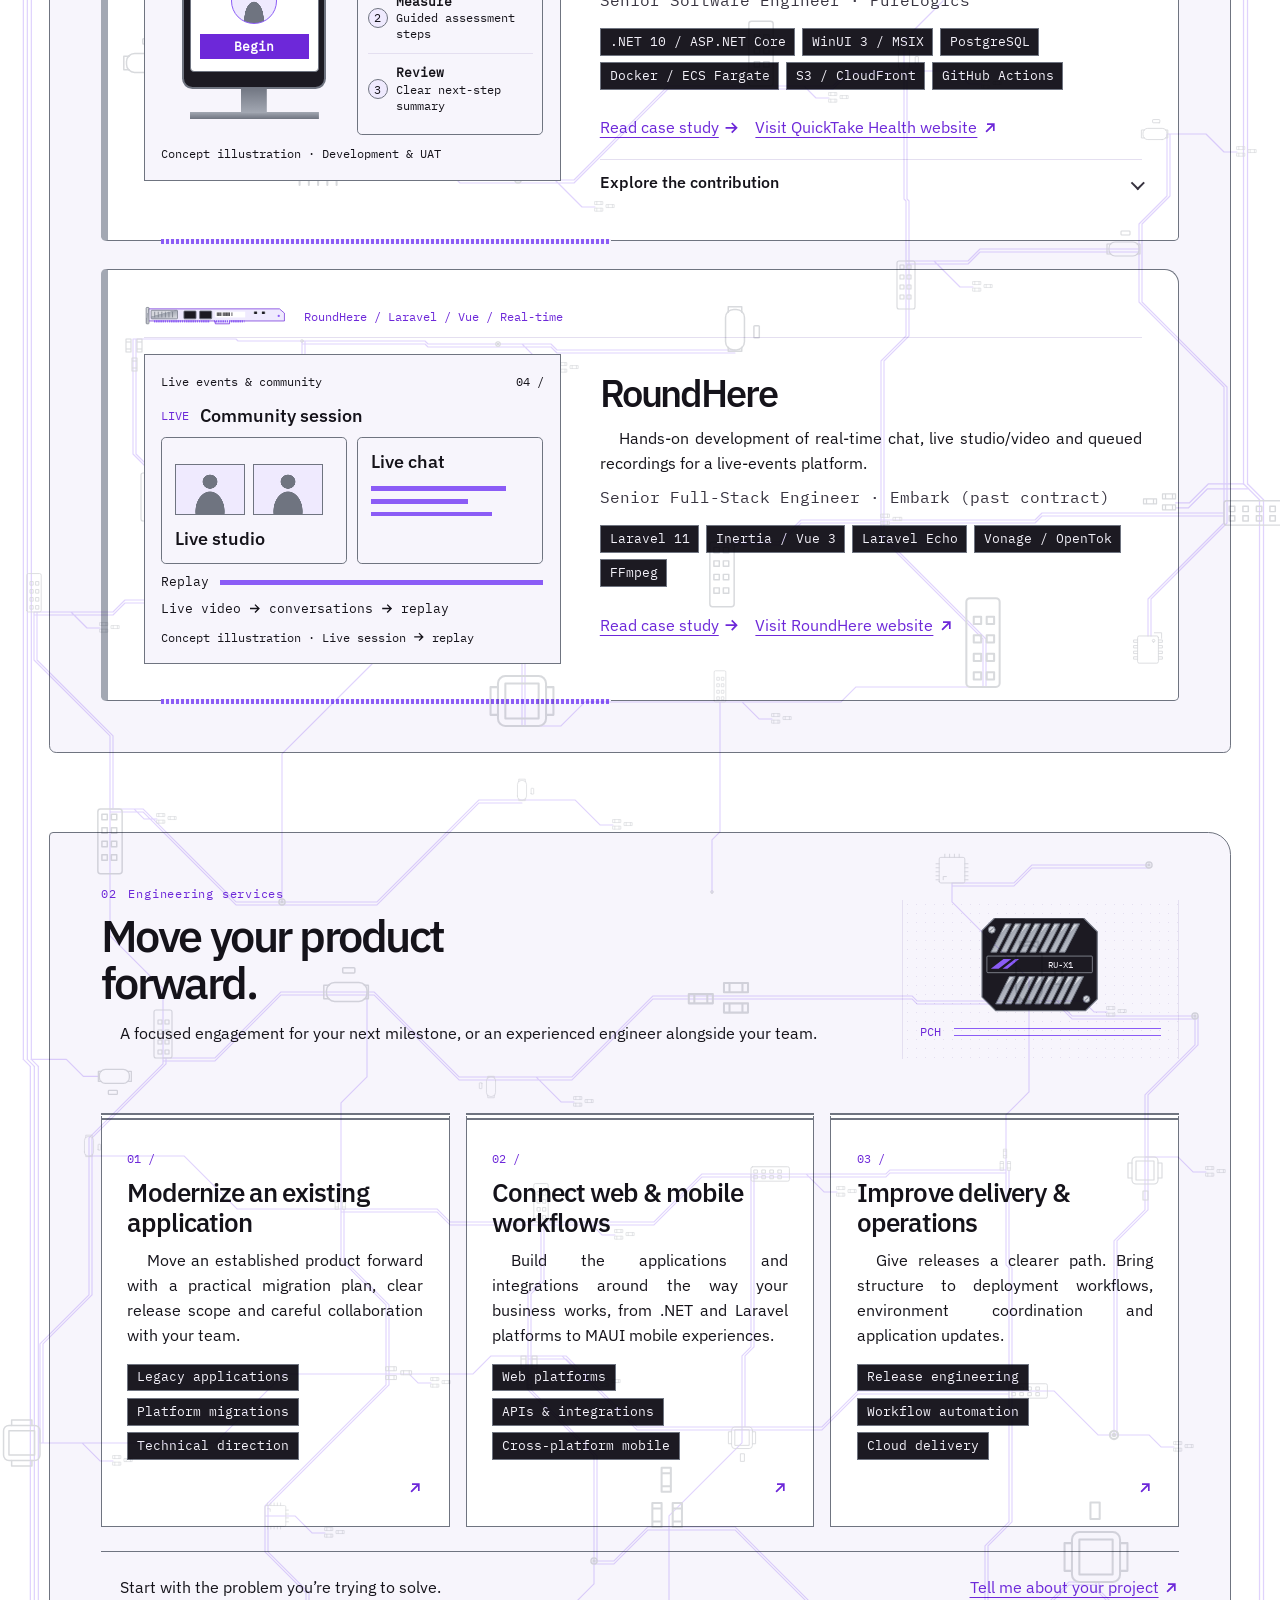
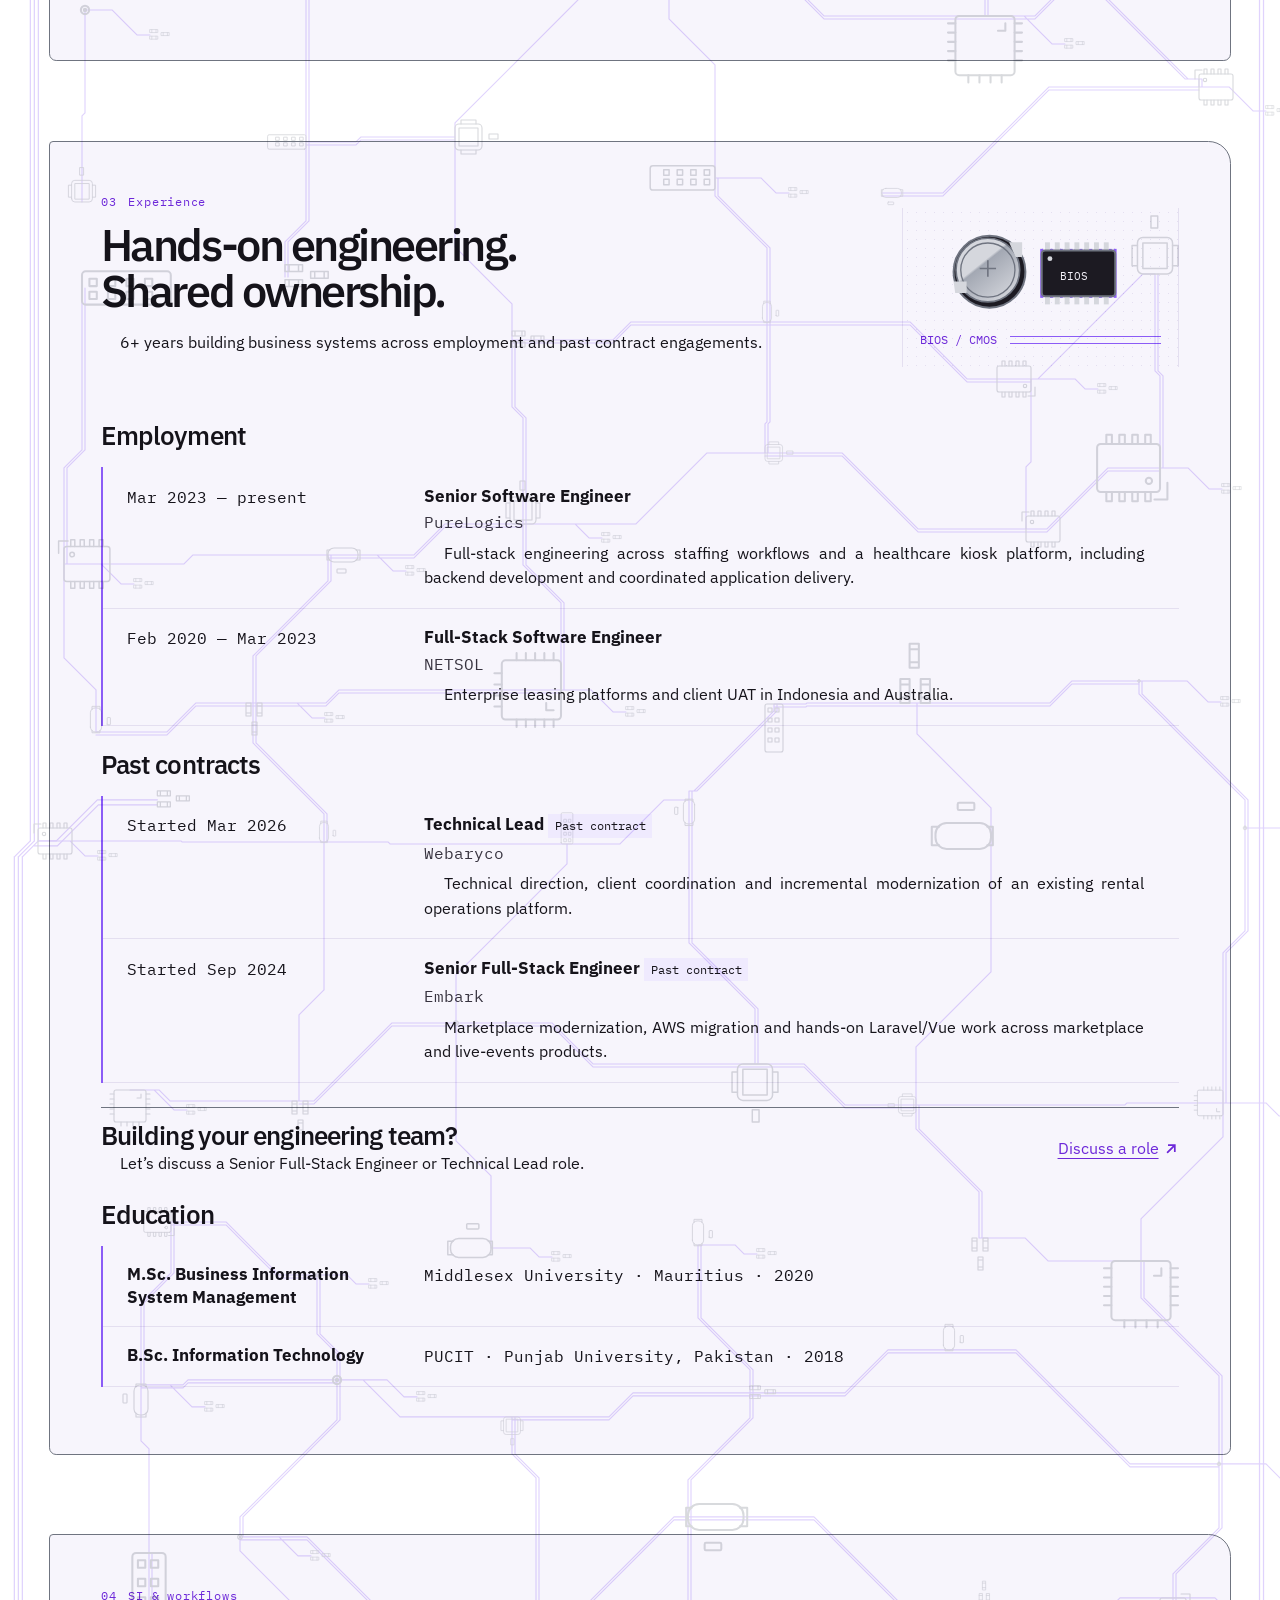
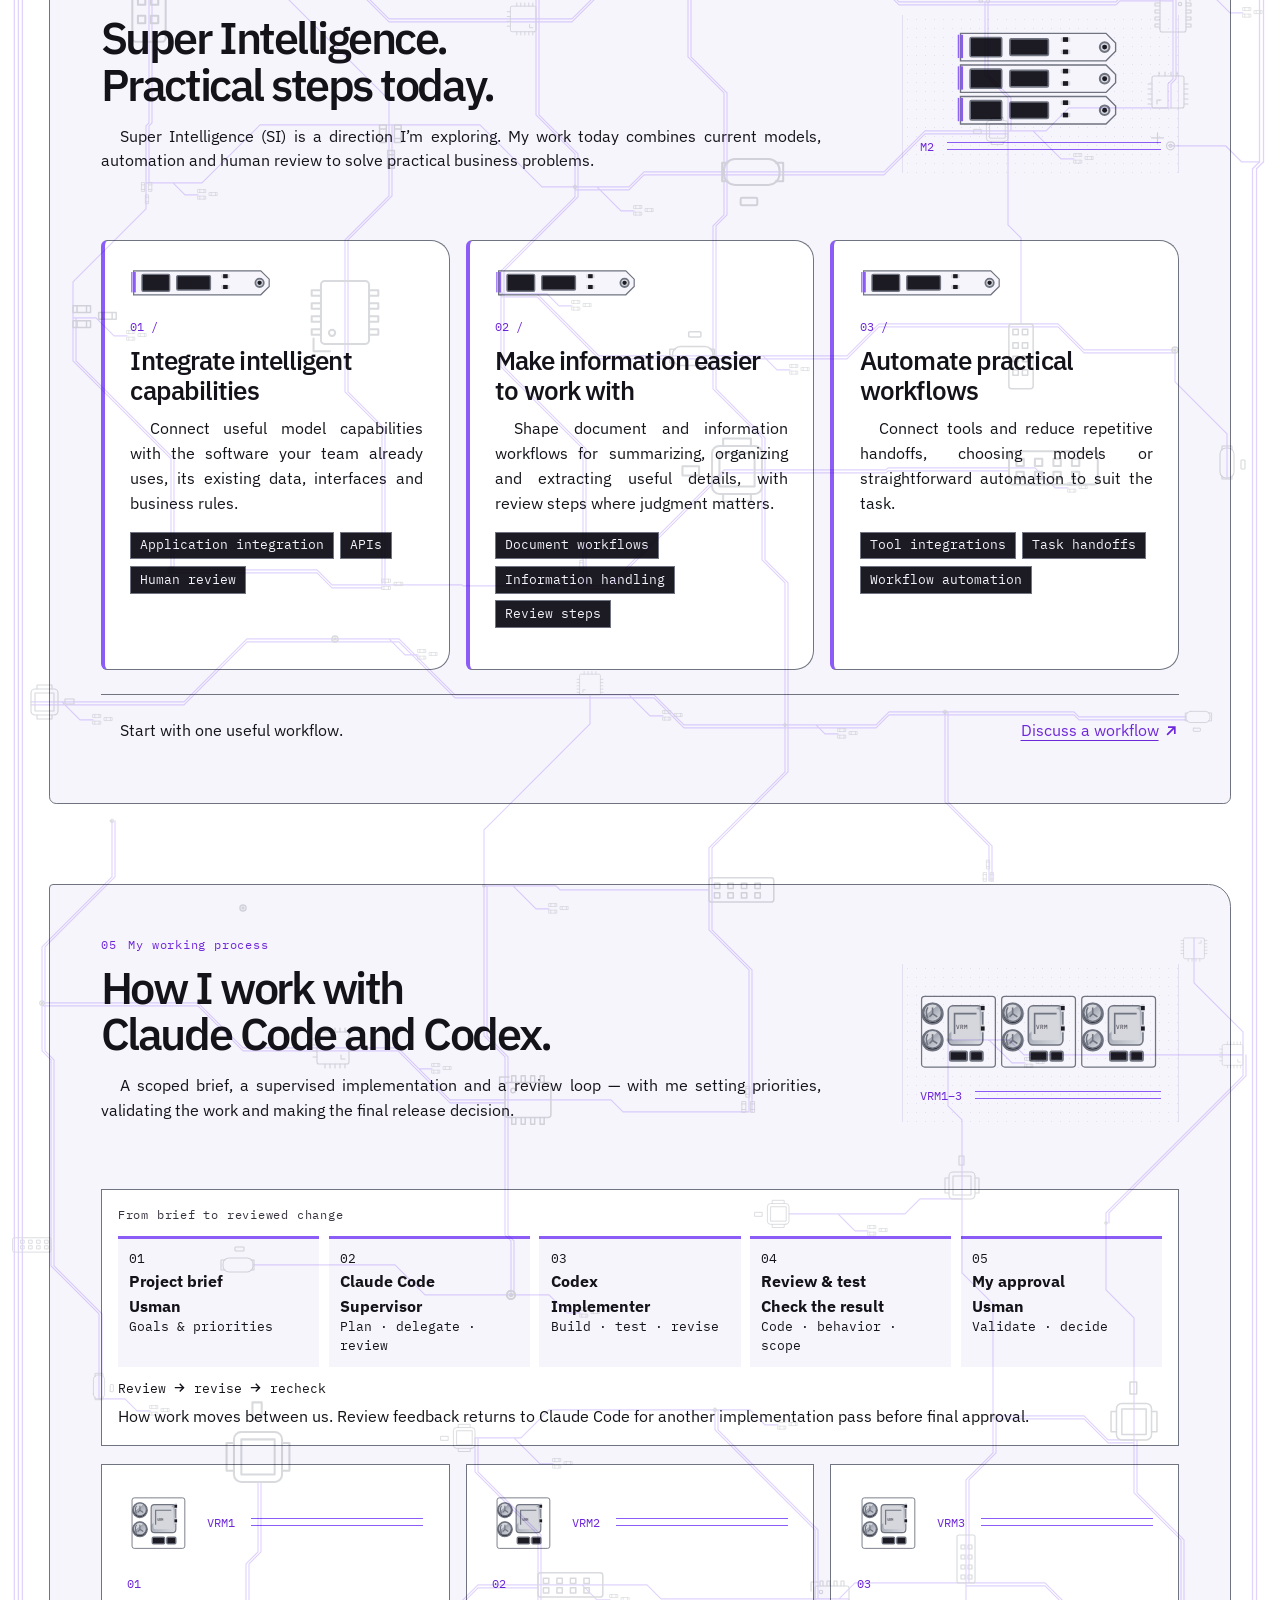
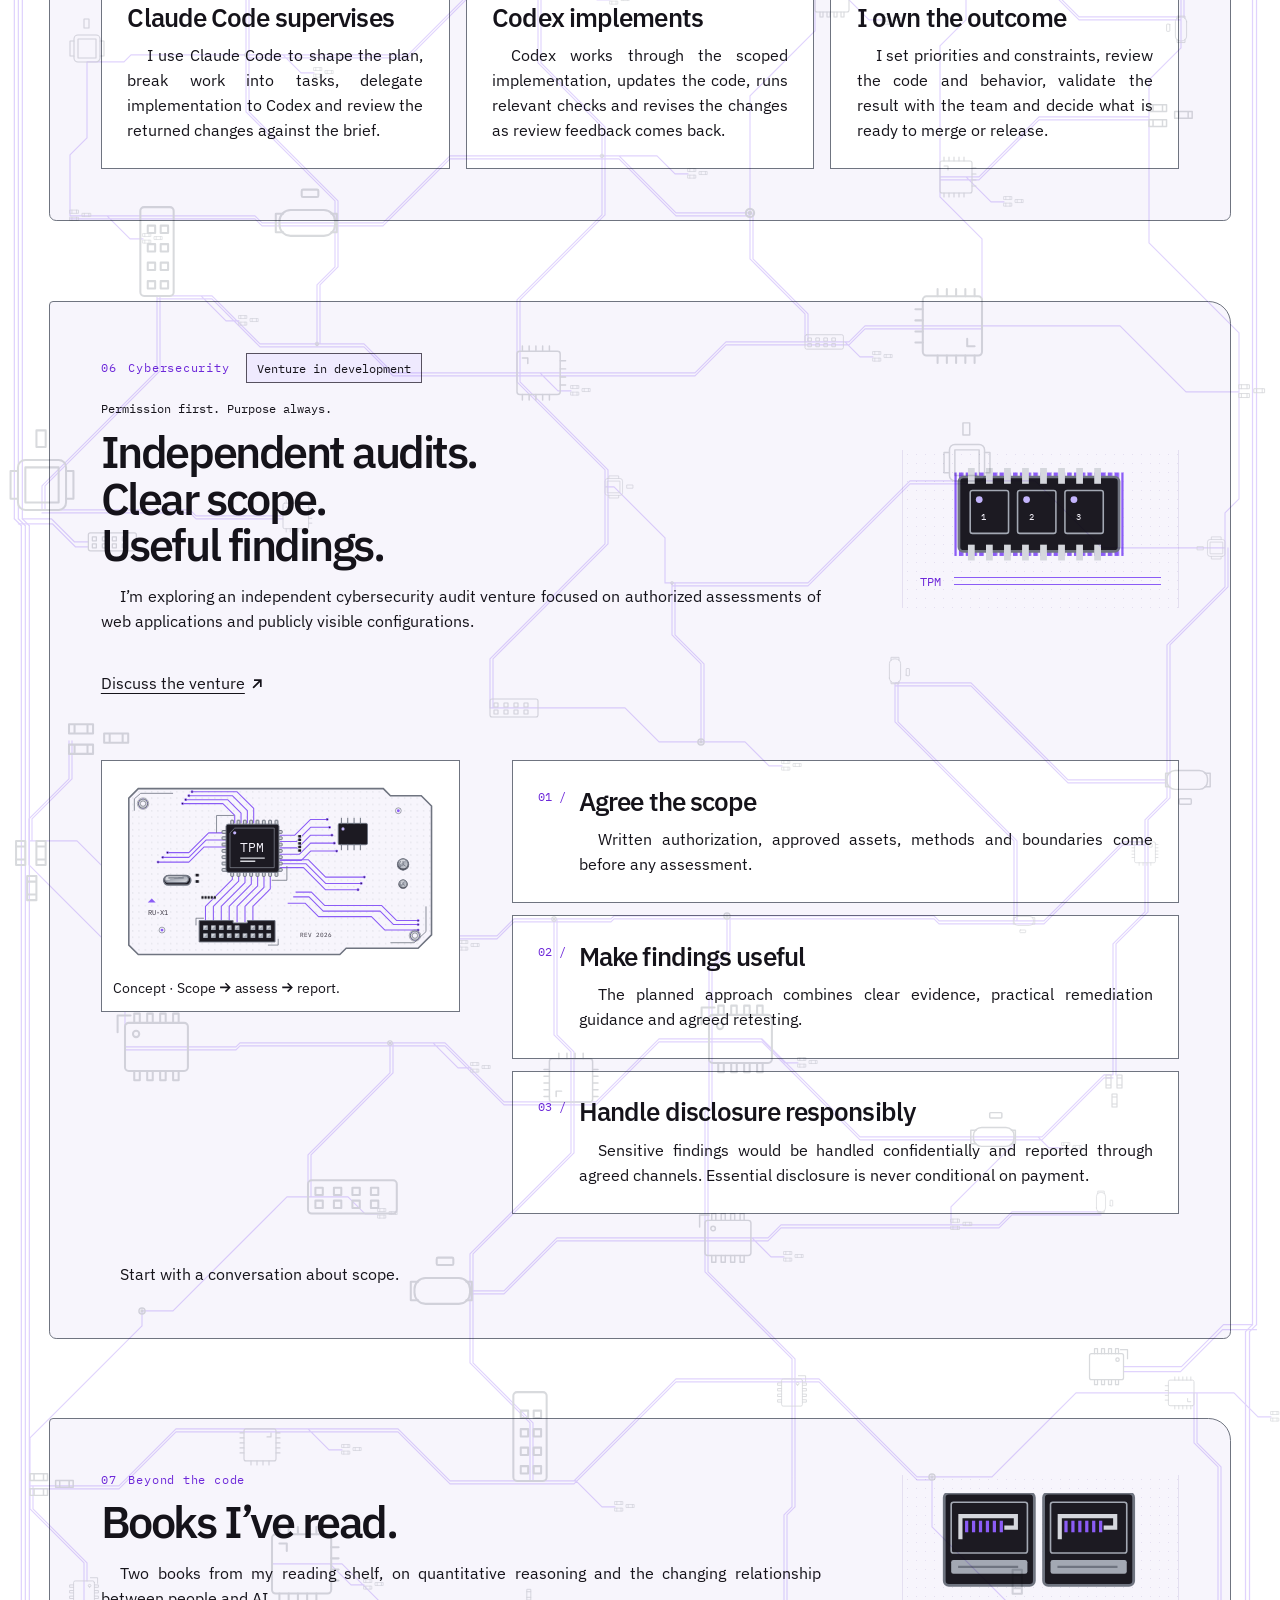
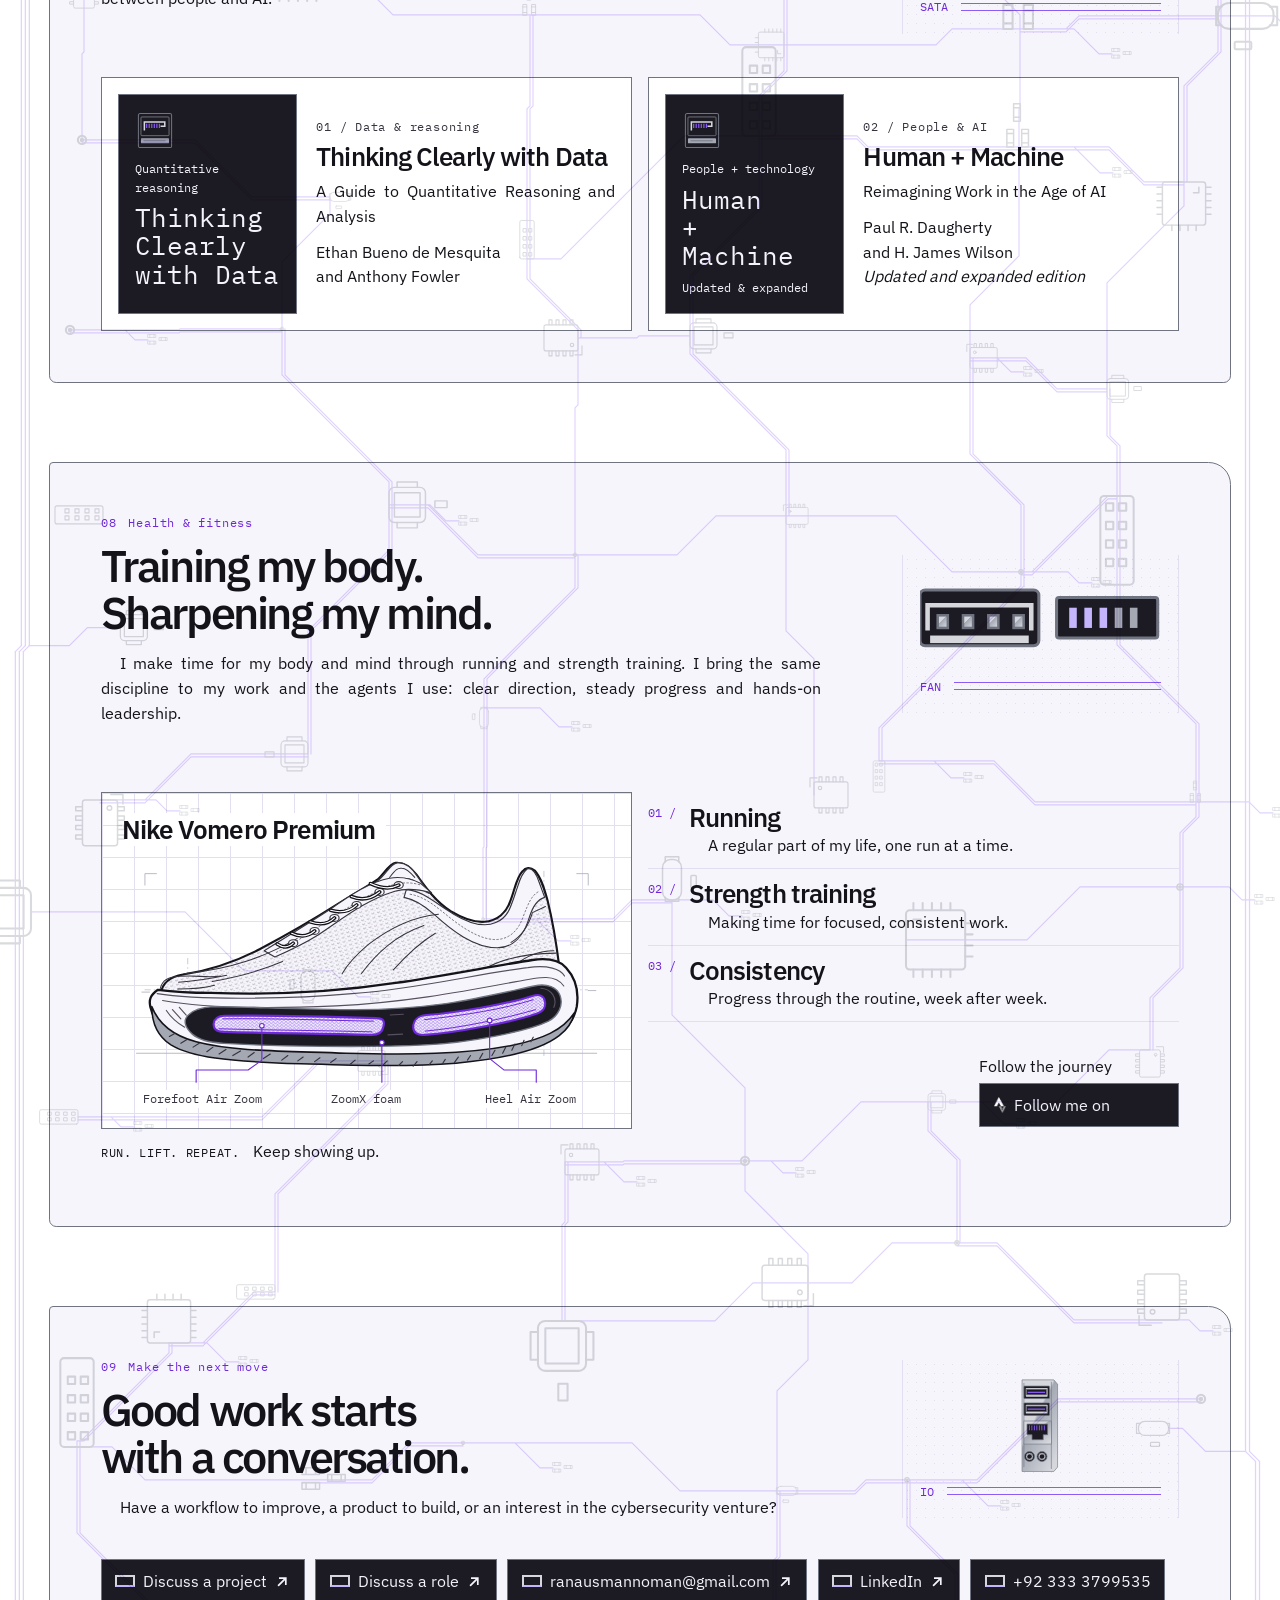
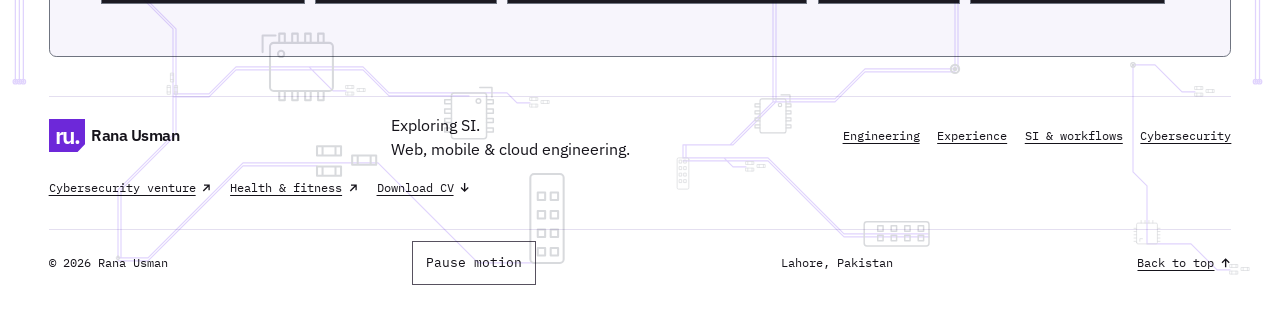
==== commit 88b488b5: "Align portfolio controls and technical diagrams across board finishes" ====
--- a/index.html
+++ b/index.html
@@ -19,18 +19,18 @@
   <meta name="twitter:card" content="summary">
   <meta name="twitter:title" content="Rana Usman — Super Intelligence &amp; practical software">
   <meta name="twitter:description" content="Super Intelligence (SI) exploration, practical software engineering and an independent cybersecurity audit venture in development.">
-  <link rel="icon" href="assets/favicon.svg" type="image/svg+xml">
+  <link rel="icon" href="assets/favicon.svg?v=ru-x1-neutral1" type="image/svg+xml">
   <link rel="stylesheet" href="/motherboard/tokens.css?v=ru-x1-plex1">
   <link rel="preload" as="font" type="font/woff2" crossorigin href="/motherboard/fonts/plex-sans-latin-wght.woff2?v=ru-x1-plex1">
   <link rel="preload" as="font" type="font/woff2" crossorigin href="/motherboard/fonts/plex-mono-latin-400.woff2?v=ru-x1-plex1">
   <script src="/motherboard/finish.js?v=ru-x1-b5" blocking="render"></script>
-  <link rel="stylesheet" href="/motherboard/board.css?v=ru-x1-b10">
+  <link rel="stylesheet" href="/motherboard/board.css?v=ru-x1-ui4">
   <link rel="stylesheet" href="/motherboard/placements.css?v=ru-x1-b5">
   <link rel="stylesheet" href="/motherboard/cases.css?v=ru-x1-b8">
-  <link rel="stylesheet" href="/motherboard/home.css?v=ru-x1-b5">
-  <link rel="stylesheet" href="/motherboard/reflow.css?v=ru-x1-b10">
-  <link rel="stylesheet" href="/motherboard/print.css?v=ru-x1-b5">
-  <script src="/motherboard/site.js?v=ru-x1-b7" defer></script>
+  <link rel="stylesheet" href="/motherboard/home.css?v=ru-x1-vomero1">
+  <link rel="stylesheet" href="/motherboard/reflow.css?v=ru-x1-ui4">
+  <link rel="stylesheet" media="print" href="/motherboard/print.css?v=ru-x1-vomero1">
+  <script src="/motherboard/site.js?v=ru-x1-vomero1" defer></script>
 </head>
 <body class="portfolio-page">
   <svg class="pcb-substrate" width="0" height="0" aria-hidden="true" focusable="false" xmlns="http://www.w3.org/2000/svg">
@@ -111,7 +111,7 @@
   <g class="etched-parts" transform="translate(-53 0)"><use href="#field-soic" transform="translate(608 40) scale(.72)"/><use href="#field-array" x="311" y="21"/><use href="#field-via" x="886" y="56"/></g>
 </svg><div class="mast-inner">
   <a class="brand" href="#top"><span class="brand-mark" aria-hidden="true">ru.</span><span class="brand-domain" aria-hidden="true">Rana Usman</span><span class="sr-only">Rana Usman, home</span></a>
-  <nav class="head-links" aria-label="Main navigation"><a href="#work">Selected work</a><a href="#contact">Let’s talk <span aria-hidden="true">↗</span></a></nav>
+  <nav class="head-links" aria-label="Main navigation"><a href="#work">Selected work</a><a href="#contact">Let’s talk <span class="ui-arrow arrow-up-right" aria-hidden="true">↗</span></a></nav>
   <details class="navigator"><summary id="nav-toggle"><svg aria-hidden="true" focusable="false" class="mini-art" viewBox="0 0 55 43"><path d="M4 1H47L53 7V36L48 41H3L1 38V4Z" class="mask-edge"></path><rect x="17" y="12" width="13" height="11" rx="0" class="mini-foot mini-cpu"></rect><rect x="5" y="31" width="19" height="5" rx="0" class="mini-foot mini-pcie"></rect><rect x="27" y="28" width="10" height="8" rx="0" class="mini-foot mini-pch"></rect><rect x="7" y="17" width="6" height="5" rx="0" class="mini-foot mini-history"></rect><rect x="6" y="25" width="11" height="3" rx="0" class="mini-foot mini-m2"></rect><rect x="15" y="6" width="10" height="3" rx="0" class="mini-foot mini-vrm"></rect><rect x="39" y="28" width="5" height="4" rx="0" class="mini-foot mini-tpm"></rect><rect x="46" y="24" width="4" height="6" rx="0" class="mini-foot mini-storage"></rect><rect x="42" y="17" width="6" height="3" rx="0" class="mini-foot mini-fan"></rect><rect x="3" y="6" width="3" height="8" rx="0" class="mini-foot mini-io"></rect></svg><span class="dbg-unit" aria-hidden="true"><small>DBG</small><b data-debug="">01</b></span><span>Menu</span><i aria-hidden="true"></i></summary>
     <nav id="primary-nav" aria-label="Chapter menu"><ol><li><a data-chapter="pcie" href="#work"><span>01</span>Selected work</a></li><li><a data-chapter="pch" href="#services"><span>02</span>Engineering</a></li><li><a data-chapter="history" href="#experience"><span>03</span>Experience</a></li><li><a data-chapter="m2" href="#si-workflows"><span>04</span>SI &amp; workflows</a></li><li><a data-chapter="vrm" href="#approach"><span>05</span>My process</a></li><li><a data-chapter="tpm" href="#cybersecurity"><span>06</span>Cybersecurity</a></li><li><a data-chapter="storage" href="#reading"><span>07</span>Reading</a></li><li><a data-chapter="fan" href="#fitness"><span>08</span>Fitness</a></li><li><a data-chapter="io" href="#contact"><span>09</span>Contact</a></li></ol></nav>
   </details>
@@ -132,10 +132,10 @@
 
           <h1 id="hero-title" class="hero-enter"><span class="hero-exploration">Exploring Super Intelligence.</span><em class="hero-statement">Building useful <span class="accent">software.</span></em></h1>
           <p class="intro">I build business software, modernize applications, connect systems and automate workflows with today’s intelligent tools and human review.</p>
-          <div class="actions"><a class="primary" href="mailto:ranausmannoman@gmail.com?subject=Project%20enquiry" data-power=""><i class="power-icon" aria-hidden="true"></i>Discuss a project <span aria-hidden="true">↗</span></a>
-            <a class="quiet" href="#work">Explore selected work <span aria-hidden="true">↘</span></a>
-
-            <a class="quiet" href="assets/Usman_Iqbal_Resume.pdf" download="">Download CV <span aria-hidden="true">↓</span><span class="sr-only"> (PDF, 2 pages)</span></a>
+          <div class="actions"><a class="primary" href="mailto:ranausmannoman@gmail.com?subject=Project%20enquiry" data-power=""><i class="power-icon" aria-hidden="true"></i>Discuss a project <span class="ui-arrow arrow-up-right" aria-hidden="true">↗</span></a>
+            <a class="quiet" href="#work">Explore selected work <span class="ui-arrow arrow-down-right" aria-hidden="true">↘</span></a>
+
+            <a class="quiet" href="assets/Usman_Iqbal_Resume.pdf" download="">Download CV <span class="ui-arrow arrow-down" aria-hidden="true">↓</span><span class="sr-only"> (PDF, 2 pages)</span></a>
           </div>
         </div><div class="drawing"><i class="corner tl"></i><i class="corner tr"></i><i class="corner bl"></i><i class="corner br"></i><nav class="board" aria-label="Portfolio chapters">
         <svg aria-hidden="true" focusable="false" class="wide-art" viewBox="0 0 810 568"><path d="M23 3H608L617 12H780L805 37V531L774 563H480L472 555H45L23 533H5V54L15 44V12Z" class="board-edge"></path><path d="M23 3H608L617 12H780L805 37V531L774 563H480L472 555H45L23 533H5V54L15 44V12Z" class="texture"></path><path d="M23 45V20H41M783 46V37L768 22M23 511V522L42 541M757 549H767L788 528" class="engrave"></path><g class="bus bus-io" data-route="io"><path transform="translate(0 0)" d="M57 170 94 170 113 189 199 189 226 216 274 216"></path><path transform="translate(0 3)" d="M57 170 94 170 113 189 199 189 226 216 274 216"></path><path transform="translate(0 6)" d="M57 170 94 170 113 189 199 189 226 216 274 216"></path><path transform="translate(0 9)" d="M57 170 94 170 113 189 199 189 226 216 274 216"></path><path transform="translate(0 12)" d="M57 170 94 170 113 189 199 189 226 216 274 216"></path><path class="pulse" d="M57 170 94 170 113 189 199 189 226 216 274 216" pathLength="100"></path></g><g class="bus bus-history" data-route="history"><path transform="translate(0 0)" d="M207 226 233 226 260 253 287 253"></path><path transform="translate(0 3)" d="M207 226 233 226 260 253 287 253"></path><path transform="translate(0 6)" d="M207 226 233 226 260 253 287 253"></path><path transform="translate(0 9)" d="M207 226 233 226 260 253 287 253"></path><path class="pulse" d="M207 226 233 226 260 253 287 253" pathLength="100"></path></g><g class="bus bus-vrm feed" data-route="vrm"><path transform="translate(0 0)" d="M264 115 285 136 312 136 335 159 335 186"></path><path transform="translate(7 0)" d="M264 115 285 136 312 136 335 159 335 186"></path><path transform="translate(14 0)" d="M264 115 285 136 312 136 335 159 335 186"></path><path transform="translate(21 0)" d="M264 115 285 136 312 136 335 159 335 186"></path><path class="pulse" d="M264 115 285 136 312 136 335 159 335 186" pathLength="100"></path></g><g class="bus bus-power feed" data-route="power"><path transform="translate(0 0)" d="M688 117 680 109 680 65 671 56 411 56 374 93 374 172"></path><path transform="translate(0 5)" d="M688 117 680 109 680 65 671 56 411 56 374 93 374 172"></path><path transform="translate(0 10)" d="M688 117 680 109 680 65 671 56 411 56 374 93 374 172"></path><path class="pulse" d="M688 117 680 109 680 65 671 56 411 56 374 93 374 172" pathLength="100"></path></g><g class="bus bus-dimm" data-route="dimm"><path transform="translate(0 0)" d="M507 136 494 149 494 168 482 180 482 192 475 199 468 192 468 185 461 178 454 185 454 214 433 235"></path><path transform="translate(0 4)" d="M507 136 494 149 494 168 482 180 482 192 475 199 468 192 468 185 461 178 454 185 454 214 433 235"></path><path transform="translate(0 8)" d="M507 136 494 149 494 168 482 180 482 192 475 199 468 192 468 185 461 178 454 185 454 214 433 235"></path><path transform="translate(0 12)" d="M507 136 494 149 494 168 482 180 482 192 475 199 468 192 468 185 461 178 454 185 454 214 433 235"></path><path transform="translate(0 16)" d="M507 136 494 149 494 168 482 180 482 192 475 199 468 192 468 185 461 178 454 185 454 214 433 235"></path><path transform="translate(0 20)" d="M507 136 494 149 494 168 482 180 482 192 475 199 468 192 468 185 461 178 454 185 454 214 433 235"></path><path transform="translate(0 24)" d="M507 136 494 149 494 168 482 180 482 192 475 199 468 192 468 185 461 178 454 185 454 214 433 235"></path><path class="pulse" d="M507 136 494 149 494 168 482 180 482 192 475 199 468 192 468 185 461 178 454 185 454 214 433 235" pathLength="100"></path></g><g class="bus bus-m2" data-route="m2"><path transform="translate(0 0)" d="M161 336 205 336 239 302 263 302 280 285"></path><path transform="translate(0 4)" d="M161 336 205 336 239 302 263 302 280 285"></path><path transform="translate(0 8)" d="M161 336 205 336 239 302 263 302 280 285"></path><path transform="translate(0 12)" d="M161 336 205 336 239 302 263 302 280 285"></path><path transform="translate(0 16)" d="M161 336 205 336 239 302 263 302 280 285"></path><path class="pulse" d="M161 336 205 336 239 302 263 302 280 285" pathLength="100"></path></g><g class="bus bus-pcie" data-route="pcie"><path transform="translate(0 0)" d="M152 422 152 401 179 374 228 374 264 338 282 338 301 319"></path><path transform="translate(4 0)" d="M152 422 152 401 179 374 228 374 264 338 282 338 301 319"></path><path transform="translate(8 0)" d="M152 422 152 401 179 374 228 374 264 338 282 338 301 319"></path><path transform="translate(12 0)" d="M152 422 152 401 179 374 228 374 264 338 282 338 301 319"></path><path transform="translate(16 0)" d="M152 422 152 401 179 374 228 374 264 338 282 338 301 319"></path><path transform="translate(20 0)" d="M152 422 152 401 179 374 228 374 264 338 282 338 301 319"></path><path transform="translate(24 0)" d="M152 422 152 401 179 374 228 374 264 338 282 338 301 319"></path><path transform="translate(28 0)" d="M152 422 152 401 179 374 228 374 264 338 282 338 301 319"></path><path class="pulse" d="M152 422 152 401 179 374 228 374 264 338 282 338 301 319" pathLength="100"></path></g><g class="bus bus-pch" data-route="pch"><path transform="translate(0 0)" d="M399 390 399 362 377 340 377 313"></path><path transform="translate(4 0)" d="M399 390 399 362 377 340 377 313"></path><path transform="translate(8 0)" d="M399 390 399 362 377 340 377 313"></path><path transform="translate(12 0)" d="M399 390 399 362 377 340 377 313"></path><path transform="translate(16 0)" d="M399 390 399 362 377 340 377 313"></path><path transform="translate(20 0)" d="M399 390 399 362 377 340 377 313"></path><path class="pulse" d="M399 390 399 362 377 340 377 313" pathLength="100"></path></g><g class="bus bus-tpm" data-route="tpm"><path transform="translate(0 0)" d="M559 398 559 375 527 343 484 343 451 310 428 310"></path><path transform="translate(4 0)" d="M559 398 559 375 527 343 484 343 451 310 428 310"></path><path transform="translate(8 0)" d="M559 398 559 375 527 343 484 343 451 310 428 310"></path><path transform="translate(12 0)" d="M559 398 559 375 527 343 484 343 451 310 428 310"></path><path transform="translate(16 0)" d="M559 398 559 375 527 343 484 343 451 310 428 310"></path><path class="pulse" d="M559 398 559 375 527 343 484 343 451 310 428 310" pathLength="100"></path></g><g class="bus bus-storage" data-route="storage"><path transform="translate(0 0)" d="M691 396 671 376 657 376 612 331 527 331 492 296 451 296"></path><path transform="translate(0 4)" d="M691 396 671 376 657 376 612 331 527 331 492 296 451 296"></path><path transform="translate(0 8)" d="M691 396 671 376 657 376 612 331 527 331 492 296 451 296"></path><path transform="translate(0 12)" d="M691 396 671 376 657 376 612 331 527 331 492 296 451 296"></path><path transform="translate(0 16)" d="M691 396 671 376 657 376 612 331 527 331 492 296 451 296"></path><path transform="translate(0 20)" d="M691 396 671 376 657 376 612 331 527 331 492 296 451 296"></path><path class="pulse" d="M691 396 671 376 657 376 612 331 527 331 492 296 451 296" pathLength="100"></path></g><g class="bus bus-fan" data-route="fan"><path transform="translate(0 0)" d="M680 300 650 270 650 246 610 206 572 206 540 238 452 238"></path><path transform="translate(0 4)" d="M680 300 650 270 650 246 610 206 572 206 540 238 452 238"></path><path transform="translate(0 8)" d="M680 300 650 270 650 246 610 206 572 206 540 238 452 238"></path><path class="pulse" d="M680 300 650 270 650 246 610 206 572 206 540 238 452 238" pathLength="100"></path></g><g class="bus bus-debug" data-route="debug"><path transform="translate(0 0)" d="M693 512 664 483 567 483 548 464 510 464 490 444 463 444 405 386 405 320"></path><path transform="translate(0 3)" d="M693 512 664 483 567 483 548 464 510 464 490 444 463 444 405 386 405 320"></path><path transform="translate(0 6)" d="M693 512 664 483 567 483 548 464 510 464 490 444 463 444 405 386 405 320"></path><path class="pulse" d="M693 512 664 483 567 483 548 464 510 464 490 444 463 444 405 386 405 320" pathLength="100"></path></g><g class="bus bus-switch" data-route="switch"><path transform="translate(0 0)" d="M442 31 419 54 378 54 357 75 357 182"></path><path transform="translate(4 0)" d="M442 31 419 54 378 54 357 75 357 182"></path><path class="pulse" d="M442 31 419 54 378 54 357 75 357 182" pathLength="100"></path></g><g class="furniture"><use href="#p-resistors" transform="translate(120 83) rotate(0) scale(0.85)"></use><use href="#p-resistors" transform="translate(131 83) rotate(0) scale(0.85)"></use><use href="#p-resistors" transform="translate(142 83) rotate(0) scale(0.85)"></use><use href="#p-resistors" transform="translate(92 310) rotate(90) scale(0.85)"></use><use href="#p-resistors" transform="translate(103 310) rotate(90) scale(0.85)"></use><use href="#p-resistors" transform="translate(216 305) rotate(90) scale(0.85)"></use><use href="#p-resistors" transform="translate(227 305) rotate(90) scale(0.85)"></use><use href="#p-resistors" transform="translate(447 76) rotate(0) scale(0.85)"></use><use href="#p-resistors" transform="translate(458 76) rotate(0) scale(0.85)"></use><use href="#p-resistors" transform="translate(469 76) rotate(0) scale(0.85)"></use><use href="#p-resistors" transform="translate(472 352) rotate(90) scale(0.85)"></use><use href="#p-resistors" transform="translate(483 352) rotate(90) scale(0.85)"></use><use href="#p-resistors" transform="translate(601 165) rotate(0) scale(0.85)"></use><use href="#p-resistors" transform="translate(612 165) rotate(0) scale(0.85)"></use><use href="#p-resistors" transform="translate(620 402) rotate(90) scale(0.85)"></use><use href="#p-resistors" transform="translate(631 402) rotate(90) scale(0.85)"></use><use href="#p-resistors" transform="translate(300 466) rotate(0) scale(0.85)"></use><use href="#p-resistors" transform="translate(311 466) rotate(0) scale(0.85)"></use><use href="#p-resistors" transform="translate(48 80) rotate(0) scale(0.85)"></use><use href="#p-resistors" transform="translate(444 527) rotate(90) scale(0.85)"></use><use href="#p-resistors" transform="translate(455 527) rotate(90) scale(0.85)"></use><use href="#p-resistors" transform="translate(466 527) rotate(90) scale(0.85)"></use><use href="#p-resistors" transform="translate(354 521) rotate(90) scale(0.85)"></use><use href="#p-resistors" transform="translate(365 521) rotate(90) scale(0.85)"></use><use href="#p-resistors" transform="translate(376 521) rotate(90) scale(0.85)"></use><use href="#p-resistors" transform="translate(164 164) rotate(90) scale(0.85)"></use><use href="#p-resistors" transform="translate(175 164) rotate(90) scale(0.85)"></use><use href="#p-resistors" transform="translate(186 164) rotate(90) scale(0.85)"></use><use href="#p-resistors" transform="translate(621 96) rotate(0) scale(0.85)"></use><use href="#p-resistors" transform="translate(632 96) rotate(0) scale(0.85)"></use><use href="#p-resistors" transform="translate(738 239) rotate(90) scale(0.85)"></use><use href="#p-resistors" transform="translate(749 239) rotate(90) scale(0.85)"></use><use href="#p-resistors" transform="translate(604 483) rotate(90) scale(0.85)"></use><use href="#p-resistors" transform="translate(615 483) rotate(90) scale(0.85)"></use><use href="#p-resistors" transform="translate(626 483) rotate(90) scale(0.85)"></use><use href="#p-cap" transform="translate(92 137) rotate(0) scale(0.88)"></use><use href="#p-cap" transform="translate(93 158) rotate(0) scale(0.88)"></use><use href="#p-cap" transform="translate(99 88) rotate(0) scale(0.88)"></use><use href="#p-cap" transform="translate(311 353) rotate(0) scale(0.88)"></use><use href="#p-cap" transform="translate(325 353) rotate(0) scale(0.88)"></use><use href="#p-cap" transform="translate(339 353) rotate(0) scale(0.88)"></use><use href="#p-cap" transform="translate(505 71) rotate(0) scale(0.88)"></use><use href="#p-cap" transform="translate(525 71) rotate(0) scale(0.88)"></use><use href="#p-cap" transform="translate(545 71) rotate(0) scale(0.88)"></use><use href="#p-cap" transform="translate(565 71) rotate(0) scale(0.88)"></use><use href="#p-cap" transform="translate(778 374) rotate(0) scale(0.88)"></use><use href="#p-cap" transform="translate(778 390) rotate(0) scale(0.88)"></use><use href="#p-qfp" transform="translate(107 117) rotate(0) scale(0.86)"></use><use href="#p-qfp" transform="translate(204 157) rotate(0) scale(0.86)"></use><use href="#p-qfp" transform="translate(207 385) rotate(0) scale(0.86)"></use><use href="#p-qfp" transform="translate(310 445) rotate(0) scale(0.86)"></use><use href="#p-qfp" transform="translate(619 205) rotate(0) scale(0.86)"></use><use href="#p-qfp" transform="translate(740 344) rotate(0) scale(0.86)"></use><use href="#p-qfp" transform="translate(521 508) rotate(0) scale(0.86)"></use><use href="#p-via" transform="translate(97.0 185.0) rotate(0) scale(0.85)"></use><use href="#p-via" transform="translate(101.4 185.0) rotate(0) scale(0.85)"></use><use href="#p-via" transform="translate(105.8 185.0) rotate(0) scale(0.85)"></use><use href="#p-via" transform="translate(110.2 185.0) rotate(0) scale(0.85)"></use><use href="#p-via" transform="translate(97.0 189.4) rotate(0) scale(0.85)"></use><use href="#p-via" transform="translate(101.4 189.4) rotate(0) scale(0.85)"></use><use href="#p-via" transform="translate(105.8 189.4) rotate(0) scale(0.85)"></use><use href="#p-via" transform="translate(110.2 189.4) rotate(0) scale(0.85)"></use><use href="#p-via" transform="translate(280.0 393.0) rotate(0) scale(0.85)"></use><use href="#p-via" transform="translate(284.4 393.0) rotate(0) scale(0.85)"></use><use href="#p-via" transform="translate(288.8 393.0) rotate(0) scale(0.85)"></use><use href="#p-via" transform="translate(293.2 393.0) rotate(0) scale(0.85)"></use><use href="#p-via" transform="translate(280.0 397.4) rotate(0) scale(0.85)"></use><use href="#p-via" transform="translate(284.4 397.4) rotate(0) scale(0.85)"></use><use href="#p-via" transform="translate(288.8 397.4) rotate(0) scale(0.85)"></use><use href="#p-via" transform="translate(293.2 397.4) rotate(0) scale(0.85)"></use><use href="#p-via" transform="translate(467.0 111.0) rotate(0) scale(0.85)"></use><use href="#p-via" transform="translate(471.4 111.0) rotate(0) scale(0.85)"></use><use href="#p-via" transform="translate(475.8 111.0) rotate(0) scale(0.85)"></use><use href="#p-via" transform="translate(480.2 111.0) rotate(0) scale(0.85)"></use><use href="#p-via" transform="translate(467.0 115.4) rotate(0) scale(0.85)"></use><use href="#p-via" transform="translate(471.4 115.4) rotate(0) scale(0.85)"></use><use href="#p-via" transform="translate(475.8 115.4) rotate(0) scale(0.85)"></use><use href="#p-via" transform="translate(480.2 115.4) rotate(0) scale(0.85)"></use><use href="#p-via" transform="translate(600.0 254.0) rotate(0) scale(0.85)"></use><use href="#p-via" transform="translate(604.4 254.0) rotate(0) scale(0.85)"></use><use href="#p-via" transform="translate(608.8 254.0) rotate(0) scale(0.85)"></use><use href="#p-via" transform="translate(613.2 254.0) rotate(0) scale(0.85)"></use><use href="#p-via" transform="translate(600.0 258.4) rotate(0) scale(0.85)"></use><use href="#p-via" transform="translate(604.4 258.4) rotate(0) scale(0.85)"></use><use href="#p-via" transform="translate(608.8 258.4) rotate(0) scale(0.85)"></use><use href="#p-via" transform="translate(613.2 258.4) rotate(0) scale(0.85)"></use><use href="#p-via" transform="translate(345.0 539.0) rotate(0) scale(0.85)"></use><use href="#p-via" transform="translate(349.4 539.0) rotate(0) scale(0.85)"></use><use href="#p-via" transform="translate(353.8 539.0) rotate(0) scale(0.85)"></use><use href="#p-via" transform="translate(358.2 539.0) rotate(0) scale(0.85)"></use><use href="#p-via" transform="translate(345.0 543.4) rotate(0) scale(0.85)"></use><use href="#p-via" transform="translate(349.4 543.4) rotate(0) scale(0.85)"></use><use href="#p-via" transform="translate(353.8 543.4) rotate(0) scale(0.85)"></use><use href="#p-via" transform="translate(358.2 543.4) rotate(0) scale(0.85)"></use><use href="#p-via" transform="translate(649.0 359.0) rotate(0) scale(0.85)"></use><use href="#p-via" transform="translate(653.4 359.0) rotate(0) scale(0.85)"></use><use href="#p-via" transform="translate(657.8 359.0) rotate(0) scale(0.85)"></use><use href="#p-via" transform="translate(662.2 359.0) rotate(0) scale(0.85)"></use><use href="#p-via" transform="translate(649.0 363.4) rotate(0) scale(0.85)"></use><use href="#p-via" transform="translate(653.4 363.4) rotate(0) scale(0.85)"></use><use href="#p-via" transform="translate(657.8 363.4) rotate(0) scale(0.85)"></use><use href="#p-via" transform="translate(662.2 363.4) rotate(0) scale(0.85)"></use><use href="#p-via" transform="translate(722.0 535.0) rotate(0) scale(0.85)"></use><use href="#p-via" transform="translate(726.4 535.0) rotate(0) scale(0.85)"></use><use href="#p-via" transform="translate(730.8 535.0) rotate(0) scale(0.85)"></use><use href="#p-via" transform="translate(735.2 535.0) rotate(0) scale(0.85)"></use><use href="#p-via" transform="translate(722.0 539.4) rotate(0) scale(0.85)"></use><use href="#p-via" transform="translate(726.4 539.4) rotate(0) scale(0.85)"></use><use href="#p-via" transform="translate(730.8 539.4) rotate(0) scale(0.85)"></use><use href="#p-via" transform="translate(735.2 539.4) rotate(0) scale(0.85)"></use><use href="#p-fiducial" transform="translate(33 294) rotate(0) scale(0.75)"></use><use href="#p-fiducial" transform="translate(133 387) rotate(0) scale(0.75)"></use><use href="#p-fiducial" transform="translate(445 122) rotate(0) scale(0.75)"></use><use href="#p-fiducial" transform="translate(600 61) rotate(0) scale(0.75)"></use><use href="#p-fiducial" transform="translate(780 327) rotate(0) scale(0.75)"></use><use href="#p-fiducial" transform="translate(644 487) rotate(0) scale(0.75)"></use><use href="#p-fiducial" transform="translate(315 535) rotate(0) scale(0.75)"></use><use href="#p-crystal" transform="translate(151 182) rotate(0) scale(1)"></use><use href="#p-crystal" transform="translate(586 511) rotate(0) scale(1)"></use><use href="#p-switch" transform="translate(430 25) rotate(0) scale(1)"></use><text x="399" y="34" font-size="6" class="etch">SW1</text><rect x="599" y="23" width="100" height="23" rx="1" class="paper"></rect><rect x="605" y="26" width="62" height="12" rx="0" class="barcode"></rect><text x="669" y="35" font-size="6" class="etch">RU-X1</text><text x="606" y="44" font-size="4" class="etch">REV 2026</text><text x="120" y="80" font-size="5" class="etch">VRM</text><text x="594" y="157" font-size="5" class="etch">DIMM</text><text x="196" y="382" font-size="5" class="etch">M2</text><text x="630" y="352" font-size="5" class="etch">FAN</text><text x="520" y="378" font-size="5" class="etch">TPM</text><text x="743" y="371" font-size="5" class="etch">SATA</text><text x="354" y="535" font-size="5" class="etch">RU-X1</text><text x="278" y="478" font-size="5" class="etch">PCIE</text><text x="113" y="152" font-size="5" class="etch">IO</text><text x="534" y="539" font-size="5" class="etch">ranausman.dev</text><g transform="translate(109 95)"><path d="M0 0h14l11 11h8" class="local-trace"></path><use href="#p-via" transform="translate(33 11) rotate(0) scale(0.75)"></use><path d="M0 3h14l11 11h8" class="local-trace"></path><use href="#p-via" transform="translate(33 14) rotate(0) scale(0.75)"></use><path d="M0 6h14l11 11h8" class="local-trace"></path><use href="#p-via" transform="translate(33 17) rotate(0) scale(0.75)"></use><use href="#p-smd" transform="translate(4 12) rotate(0) scale(0.72)"></use><use href="#p-smd" transform="translate(12 12) rotate(0) scale(0.72)"></use></g><g transform="translate(167 170)"><path d="M0 0h15l8 8h9" class="local-trace"></path><use href="#p-via" transform="translate(32 8) rotate(0) scale(0.75)"></use><path d="M0 3h15l8 8h9" class="local-trace"></path><use href="#p-via" transform="translate(32 11) rotate(0) scale(0.75)"></use><path d="M0 6h15l8 8h9" class="local-trace"></path><use href="#p-via" transform="translate(32 14) rotate(0) scale(0.75)"></use><use href="#p-smd" transform="translate(4 12) rotate(0) scale(0.72)"></use><use href="#p-smd" transform="translate(12 12) rotate(0) scale(0.72)"></use></g><g transform="translate(288 366)"><path d="M0 0h12l10 10h7" class="local-trace"></path><use href="#p-via" transform="translate(29 10) rotate(0) scale(0.75)"></use><path d="M0 3h12l10 10h7" class="local-trace"></path><use href="#p-via" transform="translate(29 13) rotate(0) scale(0.75)"></use><path d="M0 6h12l10 10h7" class="local-trace"></path><use href="#p-via" transform="translate(29 16) rotate(0) scale(0.75)"></use><use href="#p-smd" transform="translate(4 12) rotate(0) scale(0.72)"></use><use href="#p-smd" transform="translate(12 12) rotate(0) scale(0.72)"></use></g><g transform="translate(580 215)"><path d="M0 0h12l12 12h7" class="local-trace"></path><use href="#p-via" transform="translate(31 12) rotate(0) scale(0.75)"></use><path d="M0 3h12l12 12h7" class="local-trace"></path><use href="#p-via" transform="translate(31 15) rotate(0) scale(0.75)"></use><path d="M0 6h12l12 12h7" class="local-trace"></path><use href="#p-via" transform="translate(31 18) rotate(0) scale(0.75)"></use><use href="#p-smd" transform="translate(4 12) rotate(0) scale(0.72)"></use><use href="#p-smd" transform="translate(12 12) rotate(0) scale(0.72)"></use></g><g transform="translate(584 107)"><path d="M0 0h15l13 13h9" class="local-trace"></path><use href="#p-via" transform="translate(37 13) rotate(0) scale(0.75)"></use><path d="M0 3h15l13 13h9" class="local-trace"></path><use href="#p-via" transform="translate(37 16) rotate(0) scale(0.75)"></use><path d="M0 6h15l13 13h9" class="local-trace"></path><use href="#p-via" transform="translate(37 19) rotate(0) scale(0.75)"></use><use href="#p-smd" transform="translate(4 12) rotate(0) scale(0.72)"></use><use href="#p-smd" transform="translate(12 12) rotate(0) scale(0.72)"></use></g><g transform="translate(468 477)"><path d="M0 0h12l14 14h7" class="local-trace"></path><use href="#p-via" transform="translate(33 14) rotate(0) scale(0.75)"></use><path d="M0 3h12l14 14h7" class="local-trace"></path><use href="#p-via" transform="translate(33 17) rotate(0) scale(0.75)"></use><path d="M0 6h12l14 14h7" class="local-trace"></path><use href="#p-via" transform="translate(33 20) rotate(0) scale(0.75)"></use><use href="#p-smd" transform="translate(4 12) rotate(0) scale(0.72)"></use><use href="#p-smd" transform="translate(12 12) rotate(0) scale(0.72)"></use></g><g transform="translate(726 261)"><path d="M0 0h13l9 9h7" class="local-trace"></path><use href="#p-via" transform="translate(29 9) rotate(0) scale(0.75)"></use><path d="M0 3h13l9 9h7" class="local-trace"></path><use href="#p-via" transform="translate(29 12) rotate(0) scale(0.75)"></use><path d="M0 6h13l9 9h7" class="local-trace"></path><use href="#p-via" transform="translate(29 15) rotate(0) scale(0.75)"></use><use href="#p-smd" transform="translate(4 12) rotate(0) scale(0.72)"></use><use href="#p-smd" transform="translate(12 12) rotate(0) scale(0.72)"></use></g><g transform="translate(568 491)"><path d="M0 0h14l7 7h8" class="local-trace"></path><use href="#p-via" transform="translate(29 7) rotate(0) scale(0.75)"></use><path d="M0 3h14l7 7h8" class="local-trace"></path><use href="#p-via" transform="translate(29 10) rotate(0) scale(0.75)"></use><path d="M0 6h14l7 7h8" class="local-trace"></path><use href="#p-via" transform="translate(29 13) rotate(0) scale(0.75)"></use><use href="#p-smd" transform="translate(4 12) rotate(0) scale(0.72)"></use><use href="#p-smd" transform="translate(12 12) rotate(0) scale(0.72)"></use></g><g transform="translate(199 456)"><path d="M0 0h25l11 11h15" class="local-trace"></path><use href="#p-via" transform="translate(51 11) rotate(0) scale(0.75)"></use><path d="M0 3h25l11 11h15" class="local-trace"></path><use href="#p-via" transform="translate(51 14) rotate(0) scale(0.75)"></use><path d="M0 6h25l11 11h15" class="local-trace"></path><use href="#p-via" transform="translate(51 17) rotate(0) scale(0.75)"></use><use href="#p-smd" transform="translate(4 12) rotate(0) scale(0.72)"></use><use href="#p-smd" transform="translate(12 12) rotate(0) scale(0.72)"></use></g><g transform="translate(321 518)"><path d="M0 0h15l7 7h9" class="local-trace"></path><use href="#p-via" transform="translate(31 7) rotate(0) scale(0.75)"></use><path d="M0 3h15l7 7h9" class="local-trace"></path><use href="#p-via" transform="translate(31 10) rotate(0) scale(0.75)"></use><path d="M0 6h15l7 7h9" class="local-trace"></path><use href="#p-via" transform="translate(31 13) rotate(0) scale(0.75)"></use><use href="#p-smd" transform="translate(4 12) rotate(0) scale(0.72)"></use><use href="#p-smd" transform="translate(12 12) rotate(0) scale(0.72)"></use></g><g transform="translate(714 345)"><path d="M0 0h14l9 9h8" class="local-trace"></path><use href="#p-via" transform="translate(31 9) rotate(0) scale(0.75)"></use><path d="M0 3h14l9 9h8" class="local-trace"></path><use href="#p-via" transform="translate(31 12) rotate(0) scale(0.75)"></use><path d="M0 6h14l9 9h8" class="local-trace"></path><use href="#p-via" transform="translate(31 15) rotate(0) scale(0.75)"></use><use href="#p-smd" transform="translate(4 12) rotate(0) scale(0.72)"></use><use href="#p-smd" transform="translate(12 12) rotate(0) scale(0.72)"></use></g><g transform="translate(227 84)"><path d="M0 0h9l7 7h5" class="local-trace"></path><use href="#p-via" transform="translate(21 7) rotate(0) scale(0.75)"></use><path d="M0 3h9l7 7h5" class="local-trace"></path><use href="#p-via" transform="translate(21 10) rotate(0) scale(0.75)"></use><path d="M0 6h9l7 7h5" class="local-trace"></path><use href="#p-via" transform="translate(21 13) rotate(0) scale(0.75)"></use><use href="#p-smd" transform="translate(4 12) rotate(0) scale(0.72)"></use><use href="#p-smd" transform="translate(12 12) rotate(0) scale(0.72)"></use></g></g><use href="#p-cpu" transform="translate(245 165) rotate(0) scale(1.17)"></use><use href="#p-pcie" transform="translate(44 414) rotate(0) scale(1.12)"></use><use href="#p-pch" transform="translate(346 368) rotate(0) scale(1.04)"></use><use href="#p-history" transform="translate(119 206) rotate(0) scale(0.99)"></use><use href="#p-m2" transform="translate(55 305) rotate(0) scale(1.05)"></use><use href="#p-vrm" transform="translate(164 71) rotate(0) scale(1.05)"></use><use href="#p-tpm" transform="translate(525 386) rotate(0) scale(1.09)"></use><use href="#p-storage" transform="translate(681 382) rotate(0) scale(1)"></use><use href="#p-fan" transform="translate(652 289) rotate(0) scale(1.04)"></use><use href="#p-io" transform="translate(6 71) rotate(0) scale(1.11)"></use><use href="#p-dimm" transform="translate(502 84) rotate(0) scale(1.16)"></use><use href="#p-power" transform="translate(673 82) rotate(0) scale(1)"></use><use href="#p-mount" transform="translate(30 28) rotate(0) scale(1)"></use><use href="#p-mount" transform="translate(781 42) rotate(0) scale(1)"></use><use href="#p-mount" transform="translate(26 522) rotate(0) scale(1)"></use><use href="#p-mount" transform="translate(771 533) rotate(0) scale(1)"></use><use href="#p-mount" transform="translate(479 46) rotate(0) scale(1)"></use><rect x="686" y="498" width="53" height="31" rx="3" class="black-edge"></rect><text x="659" y="517" font-size="8" class="etch">DBG</text><text x="48" y="554" font-size="4" class="etch">PCIE</text><text x="571" y="550" font-size="4" class="etch">REV 2026</text></svg>
@@ -147,7 +147,7 @@
         <span class="map-debug" aria-hidden="true" data-debug="">01</span>
       </nav></div></section>
 
-    <section class="spec page" id="stack" aria-labelledby="stack-name"><div class="spec-memory"><h2 id="stack-name" class="spec-key">Built across the stack</h2><ul class="stack"><li>.NET</li><li>MAUI</li><li>Laravel</li><li>Azure</li><li>AWS</li></ul></div><p class="spec-platform"><strong>Web · Mobile · Cloud</strong><span>Full-stack engineering &amp; technical direction</span></p><a href="case-studies/openvitals.html"><span class="signal-dot" aria-hidden="true"></span><span><strong>Building OpenVitals</strong><span>An ongoing product · Explore the technology ↗</span></span></a></section><div class="board-legend page"><span class="legend-mark">01 / OPTICAL SIGNAL</span><span class="legend-mark">OPTICAL SIGNAL / SYSTEMS IN MOTION</span><p>Based in Lahore, Pakistan <span aria-hidden="true">·</span> Working internationally</p><a href="#experience">Explore my experience <span aria-hidden="true">↘</span></a></div>
+    <section class="spec page" id="stack" aria-labelledby="stack-name"><div class="spec-memory"><h2 id="stack-name" class="spec-key">Built across the stack</h2><ul class="stack"><li>.NET</li><li>MAUI</li><li>Laravel</li><li>Azure</li><li>AWS</li></ul></div><p class="spec-platform"><strong>Web · Mobile · Cloud</strong><span>Full-stack engineering &amp; technical direction</span></p><a href="case-studies/openvitals.html"><span class="signal-dot" aria-hidden="true"></span><span><strong>Building OpenVitals</strong><span>An ongoing product · Explore the <span class="arrow-tail">technology <span class="ui-arrow arrow-up-right" aria-hidden="true">↗</span></span></span></span></a></section><div class="board-legend page"><span class="legend-mark">01 / OPTICAL SIGNAL</span><span class="legend-mark">OPTICAL SIGNAL / SYSTEMS IN MOTION</span><p>Based in Lahore, Pakistan <span aria-hidden="true">·</span> Working internationally</p><a href="#experience">Explore my experience <span class="ui-arrow arrow-down-right" aria-hidden="true">↘</span></a></div>
 
 
 
@@ -157,13 +157,13 @@
         <div class="project-list">
           <!-- selected-work:start -->
           <article class="project project-openvitals project-featured seated-card"><div class="slot-crown"><svg class="card-stamp" aria-hidden="true" focusable="false" viewBox="-2 -2 202 29"><use href="#p-expansion-0"></use></svg><p class="project-kicker">OpenVitals / Native SDK / Computer vision</p></div>
-            <div class="project-visual openvitals"><div class="art-caption"><span>Camera-based physiological sensing</span><span class="project-status">Ongoing product</span></div><div class="signal-diagram" role="group" aria-label="Conceptual camera-to-pulse pipeline with facial colour regions, an illustrative signal, and five platform targets."><p class="signal-heading">CAMERA → SIGNAL → INSIGHT</p><div class="signal-panels"><div><svg aria-hidden="true" viewBox="56 105 233 212" class="face-regions"><path d="M66 134V112H88M258 112H280V134M280 288V310H258M88 310H66V288"/><path d="M173 129C132 129 115 159 118 197L123 240C126 274 149 298 173 298C197 298 220 274 223 240L228 197C231 159 214 129 173 129Z"/><path d="M131 198C140 192 149 192 155 197M191 197C199 192 208 192 216 198M171 201L163 230H177M152 257C166 264 181 264 194 257"/><rect x="139" y="151" width="68" height="24" rx="5"/><rect x="128" y="215" width="24" height="28" rx="5"/><rect x="194" y="215" width="24" height="28" rx="5"/></svg><strong>Facial colour regions</strong></div><div><b>A tiny signal. A useful interface.</b><svg aria-hidden="true" class="signal-line" viewBox="350 144 318 125"><path d="M358 165H660M358 207H660M358 249H660M402 144V260M466 144V260M530 144V260M594 144V260"/><path d="M358 223C370 223 371 211 381 211S395 231 405 231S415 217 421 212C429 207 428 172 439 166C449 158 448 210 458 219C469 228 475 212 484 214C493 216 493 230 504 230S516 208 524 208C532 208 533 169 544 165C555 162 551 213 564 219C575 225 578 213 588 215C598 217 599 230 609 230S623 208 630 207C637 205 638 175 646 167C651 161 655 169 660 182"/></svg><strong>Illustrative signal</strong><span>Quality · Readiness · Source timing</span></div></div><p class="engine-note">One shared native engine</p><ul><li>iOS</li><li>Android</li><li>macOS</li><li>Windows</li><li>Linux</li></ul></div><div class="art-footnote figure-tools"><span>Concept illustration · Illustrative signal</span><a class="diagram-link" href="assets/openvitals-graphic.svg?v=20261110-ux2" target="_blank" rel="noopener" aria-label="View full-size diagram for OpenVitals (opens in a new tab)">View full-size diagram <span aria-hidden="true">↗</span></a></div></div>
-            <div class="project-copy"><h3><a class="slot-name" href="case-studies/openvitals.html">OpenVitals</a></h3><p class="project-tagline">Turning everyday cameras into a new interface for physiological insight.</p><p class="project-description">A camera-based sensing SDK that brings pulse analysis, signal processing, and local research assessments into mobile and desktop applications. A shared C++ engine connects five platforms through native bindings, putting contactless sensing inside the software people already use.</p><p class="project-role">Product direction, SDK architecture, and AI-assisted engineering · Ongoing product</p><ul class="project-stack" aria-label="Project technologies"><li>Computer Vision</li><li>Signal Processing</li><li>Native SDK</li><li>On-Device Inference</li><li>Cross-Platform</li></ul><div class="project-actions"><a class="project-study" href="case-studies/openvitals.html">Explore the technology <span aria-hidden="true">→</span></a><a class="project-website" href="#contact">Discuss the product <span aria-hidden="true">↗</span></a></div><details class="project-details"><summary>Explore the contribution <span class="disclosure-icon" aria-hidden="true"></span></summary><div class="detail-body"><h4>One shared engine</h4><p>A portable C++17 core connects iOS, Android, macOS, Windows, and Linux through native interfaces, with local signal processing and model inference.</p><h4>Engineering for research</h4><p>Quality-aware results, dedicated research assessment paths, and repeatable evaluation tools support wellness and research applications. The SDK integrates third-party pretrained models.</p></div></details></div>
+            <div class="project-visual openvitals"><div class="art-caption"><span>Camera-based physiological sensing</span><span class="project-status">Ongoing product</span></div><div class="signal-diagram" role="group" aria-label="Conceptual camera-to-pulse pipeline with facial colour regions, an illustrative signal, and five platform targets."><p class="signal-heading">CAMERA <span class="ui-arrow arrow-right">→</span> SIGNAL <span class="ui-arrow arrow-right">→</span> INSIGHT</p><div class="signal-panels"><div><svg aria-hidden="true" viewBox="56 105 233 212" class="face-regions"><path d="M66 134V112H88M258 112H280V134M280 288V310H258M88 310H66V288"/><path d="M173 129C132 129 115 159 118 197L123 240C126 274 149 298 173 298C197 298 220 274 223 240L228 197C231 159 214 129 173 129Z"/><path d="M131 198C140 192 149 192 155 197M191 197C199 192 208 192 216 198M171 201L163 230H177M152 257C166 264 181 264 194 257"/><rect x="139" y="151" width="68" height="24" rx="5"/><rect x="128" y="215" width="24" height="28" rx="5"/><rect x="194" y="215" width="24" height="28" rx="5"/></svg><strong>Facial colour regions</strong></div><div><b>A tiny signal. A useful interface.</b><svg aria-hidden="true" class="signal-line" viewBox="350 144 318 125"><path d="M358 165H660M358 207H660M358 249H660M402 144V260M466 144V260M530 144V260M594 144V260"/><path d="M358 223C370 223 371 211 381 211S395 231 405 231S415 217 421 212C429 207 428 172 439 166C449 158 448 210 458 219C469 228 475 212 484 214C493 216 493 230 504 230S516 208 524 208C532 208 533 169 544 165C555 162 551 213 564 219C575 225 578 213 588 215C598 217 599 230 609 230S623 208 630 207C637 205 638 175 646 167C651 161 655 169 660 182"/></svg><strong>Illustrative signal</strong><span>Quality · Readiness · Source timing</span></div></div><p class="engine-note">One shared native engine</p><ul><li>iOS</li><li>Android</li><li>macOS</li><li>Windows</li><li>Linux</li></ul></div><div class="art-footnote"><span>Concept illustration · Illustrative signal</span></div></div>
+            <div class="project-copy"><h3><a class="slot-name" href="case-studies/openvitals.html">OpenVitals</a></h3><p class="project-tagline">Turning everyday cameras into a new interface for physiological insight.</p><p class="project-description">A camera-based sensing SDK that brings pulse analysis, signal processing, and local research assessments into mobile and desktop applications. A shared C++ engine connects five platforms through native bindings, putting contactless sensing inside the software people already use.</p><p class="project-role">Product direction, SDK architecture, and AI-assisted engineering · Ongoing product</p><ul class="project-stack" aria-label="Project technologies"><li>Computer Vision</li><li>Signal Processing</li><li>Native SDK</li><li>On-Device Inference</li><li>Cross-Platform</li></ul><div class="project-actions"><a class="project-study" href="case-studies/openvitals.html">Explore the technology <span class="ui-arrow arrow-right" aria-hidden="true">→</span></a><a class="project-website" href="#contact">Discuss the product <span class="ui-arrow arrow-up-right" aria-hidden="true">↗</span></a></div><details class="project-details"><summary>Explore the contribution <span class="disclosure-icon" aria-hidden="true"></span></summary><div class="detail-body"><h4>One shared engine</h4><p>A portable C++17 core connects iOS, Android, macOS, Windows, and Linux through native interfaces, with local signal processing and model inference.</p><h4>Engineering for research</h4><p>Quality-aware results, dedicated research assessment paths, and repeatable evaluation tools support wellness and research applications. The SDK integrates third-party pretrained models.</p></div></details></div>
           </article>
 
           <article class="project seated-card"><div class="slot-crown"><svg class="card-stamp" aria-hidden="true" focusable="false" viewBox="-2 -2 202 29"><use href="#p-expansion-1"></use></svg><p class="project-kicker">Maker’s Row / Laravel / AWS</p></div>
             <div class="project-visual"><div class="art-caption"><span>Marketplace modernization</span><span aria-hidden="true">01 /</span></div><span hidden="" id="marketplace-workspace"></span><span hidden="" id="marketplace-paper"></span><div class="project-schematic" role="group" aria-labelledby="art-title-0" aria-describedby="art-desc-0"><span class="sr-only" id="art-title-0">From a product brief to a manufacturing partner</span><span class="sr-only" id="art-desc-0">An original sourcing workspace illustration with a garment specification, manufacturer capabilities and a brief, find, connect workflow.</span><div class="schematic-duo"><div class="schematic-panel"><b>Project brief</b><svg class="schematic-garment" aria-hidden="true" viewBox="61 101 156 118"><path d="M104 115L81 125L65 154L90 168L100 152V211H177V152L187 168L212 154L196 125L173 115C166 134 111 134 104 115Z" class="garment-cut"></path><path d="M104 115C120 124 157 124 173 115M111 121C118 145 159 145 166 121M108 153V202H169M111 186H165" class="garment-seam"></path></svg><strong>Product specification</strong><dl><div><dt>Materials</dt><dd>Cotton blend</dd></div><div><dt>Scope</dt><dd>First run</dd></div></dl></div><div class="schematic-panel"><b>Manufacturers</b><ol><li><span>1</span>Cut &amp; sew</li><li><span>2</span>Small batch</li><li><span>3</span>Production</li></ol></div></div><ol class="schematic-stages"><li><span>1</span>Brief</li><li><span>2</span>Find</li><li><span>3</span>Connect</li></ol></div><span class="art-footnote">Concept illustration · Product sourcing</span></div>
-            <div class="project-copy"><h3><a class="slot-name" href="case-studies/makers-row.html">Maker’s Row</a></h3><p class="project-description">Directed the production rollout of a Laravel marketplace upgrade and a blue/green AWS migration, with rehearsals and verification before release.</p><p class="project-role">Senior Full-Stack Engineer · Embark (past contract)</p><ul class="project-stack" aria-label="Project technologies"><li>Laravel / PHP</li><li>MySQL</li><li>Vue</li><li>Redis / Horizon</li><li>AWS / Forge</li></ul><div class="project-actions"><a class="project-study" href="case-studies/makers-row.html">Read case study <span aria-hidden="true">→</span></a><a class="project-website" href="https://makersrow.com/" target="_blank" rel="noopener noreferrer">Visit Maker’s Row website <span aria-hidden="true">↗</span><span class="sr-only"> (opens in a new tab)</span></a></div><details class="project-details"><summary>Explore the contribution <span class="disclosure-icon" aria-hidden="true"></span></summary><div class="detail-body"><h4>Migration &amp; release</h4><p>Led migration rehearsals, record-count verification and rollout coordination. Collaborated with the developer responsible for the new frontend.</p><h4>Hands-on product development</h4><p>Earlier Laravel and Vue contributions covered subscriptions, bidding-limit workflows and webhook audit features.</p></div></details></div>
+            <div class="project-copy"><h3><a class="slot-name" href="case-studies/makers-row.html">Maker’s Row</a></h3><p class="project-description">Directed the production rollout of a Laravel marketplace upgrade and a blue/green AWS migration, with rehearsals and verification before release.</p><p class="project-role">Senior Full-Stack Engineer · Embark (past contract)</p><ul class="project-stack" aria-label="Project technologies"><li>Laravel / PHP</li><li>MySQL</li><li>Vue</li><li>Redis / Horizon</li><li>AWS / Forge</li></ul><div class="project-actions"><a class="project-study" href="case-studies/makers-row.html">Read case study <span class="ui-arrow arrow-right" aria-hidden="true">→</span></a><a class="project-website" href="https://makersrow.com/" target="_blank" rel="noopener noreferrer">Visit Maker’s Row website <span class="ui-arrow arrow-up-right" aria-hidden="true">↗</span><span class="sr-only"> (opens in a new tab)</span></a></div><details class="project-details"><summary>Explore the contribution <span class="disclosure-icon" aria-hidden="true"></span></summary><div class="detail-body"><h4>Migration &amp; release</h4><p>Led migration rehearsals, record-count verification and rollout coordination. Collaborated with the developer responsible for the new frontend.</p><h4>Hands-on product development</h4><p>Earlier Laravel and Vue contributions covered subscriptions, bidding-limit workflows and webhook audit features.</p></div></details></div>
           </article>
           <article class="project seated-card"><div class="slot-crown"><svg class="card-stamp" aria-hidden="true" focusable="false" viewBox="-2 -2 202 29"><use href="#p-expansion-2"></use></svg><p class="project-kicker">Guestay / PHP / Next.js</p></div>
             <div class="project-visual rental"><div class="art-caption"><span>Rental operations</span><span aria-hidden="true">02 /</span></div><span hidden="" id="rental-villaSky"></span><div class="project-schematic" role="group" aria-labelledby="art-title-1" aria-describedby="art-desc-1"><span class="sr-only" id="art-title-1">A villa stay with a clear booking journey</span><span class="sr-only" id="art-desc-1">An original property and booking illustration showing a villa, a calendar with dates fourteen to eighteen selected and a destination, dates and guests search bar.</span><div class="schematic-duo"><div class="schematic-panel villa-panel"><b>Villa stay</b><svg class="schematic-house" viewBox="25 87 225 208" aria-hidden="true" focusable="false">
@@ -171,19 +171,18 @@
   <g class="garment-cut"><path d="M68 171L174 148L238 176L132 201Z"/><path d="M68 171L132 201V286L68 252Z"/><path d="M132 201L238 176V252L132 286Z"/><path d="M68 171V160L174 137L238 165V176L132 201Z"/></g>
   <g class="garment-seam"><path d="M68 160L132 190L238 165M132 190V201"/><path d="M84 201L112 214V258L84 244ZM152 207L216 191V236L152 253Z"/><path d="M174 202V247M195 197V241"/></g>
 </svg></div><div class="schematic-panel calendar-panel"><b>Booking dates</b><p>Your dates</p><div class="schematic-calendar"><span>M</span><span>T</span><span>W</span><span>T</span><span>F</span><span>S</span><span>S</span><span>12</span><span>13</span><span>14</span><span>15</span><span>16</span><span>17</span><span>18</span><span>19</span><span>20</span><span>21</span><span>22</span><span>23</span><span>24</span><span>25</span><span>26</span><span>27</span><span>28</span><span>29</span><span>30</span><span>31</span><span>1</span></div><strong>14–18 confirmed</strong></div></div><div class="schematic-stages"><span>Destination</span><span>Dates</span><span>Guests</span></div></div><span class="art-footnote">Concept illustration · Property booking</span></div>
-            <div class="project-copy"><h3><a class="slot-name" href="case-studies/guestay.html">Guestay</a></h3><p class="project-description">Provided technical direction for an existing rental platform, including an incremental admin migration from CodeIgniter 3 to Next.js while the legacy admin remained in use.</p><p class="project-role">Technical Lead · Webaryco (past contract)</p><ul class="project-stack" aria-label="Project technologies"><li>PHP / CodeIgniter</li><li>Next.js / React</li><li>TypeScript</li><li>MariaDB</li><li>GitHub Actions</li><li>Hetzner</li></ul><div class="project-actions"><a class="project-study" href="case-studies/guestay.html">Read case study <span aria-hidden="true">→</span></a><a class="project-website" href="https://guestay.com/" target="_blank" rel="noopener noreferrer">Visit Guestay website <span aria-hidden="true">↗</span><span class="sr-only"> (opens in a new tab)</span></a></div><details class="project-details"><summary>Explore the contribution <span class="disclosure-icon" aria-hidden="true"></span></summary><div class="detail-body"><h4>Practical technical direction</h4><p>Handled support cases and scoped releases, coordinated with the client, and reviewed and refined AI-assisted code.</p><h4>Incremental modernization</h4><p>Guided the admin migration alongside existing workflows, with clear release scope and approval at each step.</p></div></details></div>
+            <div class="project-copy"><h3><a class="slot-name" href="case-studies/guestay.html">Guestay</a></h3><p class="project-description">Provided technical direction for an existing rental platform, including an incremental admin migration from CodeIgniter 3 to Next.js while the legacy admin remained in use.</p><p class="project-role">Technical Lead · Webaryco (past contract)</p><ul class="project-stack" aria-label="Project technologies"><li>PHP / CodeIgniter</li><li>Next.js / React</li><li>TypeScript</li><li>MariaDB</li><li>GitHub Actions</li><li>Hetzner</li></ul><div class="project-actions"><a class="project-study" href="case-studies/guestay.html">Read case study <span class="ui-arrow arrow-right" aria-hidden="true">→</span></a><a class="project-website" href="https://guestay.com/" target="_blank" rel="noopener noreferrer">Visit Guestay website <span class="ui-arrow arrow-up-right" aria-hidden="true">↗</span><span class="sr-only"> (opens in a new tab)</span></a></div><details class="project-details"><summary>Explore the contribution <span class="disclosure-icon" aria-hidden="true"></span></summary><div class="detail-body"><h4>Practical technical direction</h4><p>Handled support cases and scoped releases, coordinated with the client, and reviewed and refined AI-assisted code.</p><h4>Incremental modernization</h4><p>Guided the admin migration alongside existing workflows, with clear release scope and approval at each step.</p></div></details></div>
           </article>
           <article class="project seated-card"><div class="slot-crown"><svg class="card-stamp" aria-hidden="true" focusable="false" viewBox="-2 -2 202 29"><use href="#p-expansion-3"></use></svg><p class="project-kicker">QuickTake Health / .NET / WinUI</p></div>
             <div class="project-visual kiosk"><div class="art-caption"><span>Kiosk &amp; application delivery</span><span aria-hidden="true">03 /</span></div><span hidden="" id="kiosk-kiosk-body"></span><span hidden="" id="kiosk-kiosk-screen"></span><span hidden="" id="kiosk-kiosk-base"></span><div class="project-schematic" role="group" aria-labelledby="art-title-2" aria-describedby="art-desc-2"><span class="sr-only" id="art-title-2">Self-service kiosk and assessment flow</span><span class="sr-only" id="art-desc-2">Original conceptual illustration of a freestanding touchscreen kiosk with a centered camera above the display and a level floor base. The illustrative flow shows check-in, measurements and review.</span><div class="schematic-duo"><div class="schematic-kiosk"><div><b>Check in</b><i aria-hidden="true"></i><strong>Begin</strong></div></div><ol class="schematic-panel kiosk-stages"><li><span>1</span><div><b>Check-in</b><small>A simple starting point</small></div></li><li><span>2</span><div><b>Measure</b><small>Guided assessment steps</small></div></li><li><span>3</span><div><b>Review</b><small>Clear next-step summary</small></div></li></ol></div></div><span class="art-footnote">Concept illustration · Development &amp; UAT</span></div>
-            <div class="project-copy"><h3><a class="slot-name" href="case-studies/quicktake-health.html">QuickTake Health</a></h3><p class="project-description">Technical leadership and backend delivery for a healthcare kiosk platform in development and UAT, coordinating application, API and portal releases.</p><p class="project-role">Senior Software Engineer · PureLogics</p><ul class="project-stack" aria-label="Project technologies"><li>.NET 10 / ASP.NET Core</li><li>WinUI 3 / MSIX</li><li>PostgreSQL</li><li>Docker / ECS Fargate</li><li>S3 / CloudFront</li><li>GitHub Actions</li></ul><div class="project-actions"><a class="project-study" href="case-studies/quicktake-health.html">Read case study <span aria-hidden="true">→</span></a><a class="project-website" href="https://quicktakehealth.com/" target="_blank" rel="noopener noreferrer">Visit QuickTake Health website <span aria-hidden="true">↗</span><span class="sr-only"> (opens in a new tab)</span></a></div><details class="project-details"><summary>Explore the contribution <span class="disclosure-icon" aria-hidden="true"></span></summary><div class="detail-body"><h4>Release engineering</h4><p>Led delivery workflows for two WinUI 3 applications sharing code, with four development/UAT self-update channels and API CI/CD.</p><h4>Coordinated delivery</h4><p>Directed device provisioning and the first remote client UAT onboarding. Worked alongside the colleague responsible for most portal development and the shared-code restructure.</p></div></details></div>
+            <div class="project-copy"><h3><a class="slot-name" href="case-studies/quicktake-health.html">QuickTake Health</a></h3><p class="project-description">Technical leadership and backend delivery for a healthcare kiosk platform in development and UAT, coordinating application, API and portal releases.</p><p class="project-role">Senior Software Engineer · PureLogics</p><ul class="project-stack" aria-label="Project technologies"><li>.NET 10 / ASP.NET Core</li><li>WinUI 3 / MSIX</li><li>PostgreSQL</li><li>Docker / ECS Fargate</li><li>S3 / CloudFront</li><li>GitHub Actions</li></ul><div class="project-actions"><a class="project-study" href="case-studies/quicktake-health.html">Read case study <span class="ui-arrow arrow-right" aria-hidden="true">→</span></a><a class="project-website" href="https://quicktakehealth.com/" target="_blank" rel="noopener noreferrer">Visit QuickTake Health website <span class="ui-arrow arrow-up-right" aria-hidden="true">↗</span><span class="sr-only"> (opens in a new tab)</span></a></div><details class="project-details"><summary>Explore the contribution <span class="disclosure-icon" aria-hidden="true"></span></summary><div class="detail-body"><h4>Release engineering</h4><p>Led delivery workflows for two WinUI 3 applications sharing code, with four development/UAT self-update channels and API CI/CD.</p><h4>Coordinated delivery</h4><p>Directed device provisioning and the first remote client UAT onboarding. Worked alongside the colleague responsible for most portal development and the shared-code restructure.</p></div></details></div>
           </article>
           <article class="project seated-card"><div class="slot-crown"><svg class="card-stamp" aria-hidden="true" focusable="false" viewBox="-2 -2 202 29"><use href="#p-expansion-4"></use></svg><p class="project-kicker">RoundHere / Laravel / Vue / Real-time</p></div>
-            <div class="project-visual live"><div class="art-caption"><span>Live events &amp; community</span><span aria-hidden="true">04 /</span></div><span hidden="" id="live-stage"></span><span hidden="" id="live-portrait"></span><div class="project-schematic"><div class="schematic-tv"><div class="tv-heading"><span>LIVE</span><b>Community session</b></div><div class="schematic-duo"><div class="schematic-panel"><div class="studio-seats" aria-hidden="true"><i></i><i></i></div><b>Live studio</b></div><div class="schematic-panel"><b>Live chat</b><div class="studio-lines" aria-hidden="true"><i></i><i></i><i></i></div></div></div><div class="replay-strip">Replay<i aria-hidden="true"></i></div><p>Live video → conversations → replay</p></div></div><span class="art-footnote">Concept illustration · Live session → replay</span></div>
-            <div class="project-copy"><h3><a class="slot-name" href="case-studies/roundhere.html">RoundHere</a></h3><p class="project-description">Hands-on development of real-time chat, live studio/video and queued recordings for a live-events platform.</p><p class="project-role">Senior Full-Stack Engineer · Embark (past contract)</p><ul class="project-stack" aria-label="Project technologies"><li>Laravel 11</li><li>Inertia / Vue 3</li><li>Laravel Echo</li><li>Vonage / OpenTok</li><li>FFmpeg</li></ul><div class="project-actions"><a class="project-study" href="case-studies/roundhere.html">Read case study <span aria-hidden="true">→</span></a><a class="project-website" href="https://roundhere.io/" target="_blank" rel="noopener noreferrer">Visit RoundHere website <span aria-hidden="true">↗</span><span class="sr-only"> (opens in a new tab)</span></a></div></div>
+            <div class="project-visual live"><div class="art-caption"><span>Live events &amp; community</span><span aria-hidden="true">04 /</span></div><span hidden="" id="live-stage"></span><span hidden="" id="live-portrait"></span><div class="project-schematic"><div class="schematic-tv"><div class="tv-heading"><span>LIVE</span><b>Community session</b></div><div class="schematic-duo"><div class="schematic-panel"><div class="studio-seats" aria-hidden="true"><i></i><i></i></div><b>Live studio</b></div><div class="schematic-panel"><b>Live chat</b><div class="studio-lines" aria-hidden="true"><i></i><i></i><i></i></div></div></div><div class="replay-strip">Replay<i aria-hidden="true"></i></div><p>Live video <span class="ui-arrow arrow-right">→</span> conversations <span class="ui-arrow arrow-right">→</span> replay</p></div></div><span class="art-footnote">Concept illustration · Live session <span class="ui-arrow arrow-right">→</span> replay</span></div>
+            <div class="project-copy"><h3><a class="slot-name" href="case-studies/roundhere.html">RoundHere</a></h3><p class="project-description">Hands-on development of real-time chat, live studio/video and queued recordings for a live-events platform.</p><p class="project-role">Senior Full-Stack Engineer · Embark (past contract)</p><ul class="project-stack" aria-label="Project technologies"><li>Laravel 11</li><li>Inertia / Vue 3</li><li>Laravel Echo</li><li>Vonage / OpenTok</li><li>FFmpeg</li></ul><div class="project-actions"><a class="project-study" href="case-studies/roundhere.html">Read case study <span class="ui-arrow arrow-right" aria-hidden="true">→</span></a><a class="project-website" href="https://roundhere.io/" target="_blank" rel="noopener noreferrer">Visit RoundHere website <span class="ui-arrow arrow-up-right" aria-hidden="true">↗</span><span class="sr-only"> (opens in a new tab)</span></a></div></div>
           </article>
           <!-- selected-work:end -->
         </div>
-        <div class="more-work"><svg class="card-stamp" aria-hidden="true" focusable="false" viewBox="-2 -2 202 29"><use href="#p-expansion-5"></use></svg><h3>More product work</h3><details class="compact-project"><summary><h4>Staffing &amp; Workforce Platform</h4><span class="project-kicker">PureLogics / Web &amp; mobile</span><span class="disclosure-icon" aria-hidden="true"></span></summary><div class="detail-body"><p>Full-stack work across .NET and .NET MAUI, supporting onboarding and scheduling workflows for a staffing platform.</p></div></details></div>
       </div>
     </section>
 
@@ -191,11 +190,11 @@
       <div class="wrap"><div class="chapter-intro"><div class="section-heading"><p class="eyebrow"><span class="section-number">02</span> Engineering services</p><div><h2 id="services-title">Move your product<br><span class="accent">forward.</span></h2><p class="section-intro">A focused engagement for your next milestone, or an experienced engineer alongside your team.</p></div></div><div class="component-plate"><svg class="part-close" aria-hidden="true" focusable="false" viewBox="0 0 119 97"><use href="#p-pch"></use></svg><span class="ref-silk" aria-hidden="true">PCH</span></div></div>
 
         <div class="service-list">
-          <article class="service"><span class="service-index" aria-hidden="true">01 /</span><div><h3>Modernize an existing application</h3><p>Move an established product forward with a practical migration plan, clear release scope and careful collaboration with your team.</p><ul class="service-tags"><li>Legacy applications</li><li>Platform migrations</li><li>Technical direction</li></ul></div><span class="service-symbol" aria-hidden="true">↗</span></article>
-          <article class="service"><span class="service-index" aria-hidden="true">02 /</span><div><h3>Connect web &amp; mobile workflows</h3><p>Build the applications and integrations around the way your business works, from .NET and Laravel platforms to MAUI mobile experiences.</p><ul class="service-tags"><li>Web platforms</li><li>APIs &amp; integrations</li><li>Cross-platform mobile</li></ul></div><span class="service-symbol" aria-hidden="true">↗</span></article>
-          <article class="service"><span class="service-index" aria-hidden="true">03 /</span><div><h3>Improve delivery &amp; operations</h3><p>Give releases a clearer path. Bring structure to deployment workflows, environment coordination and application updates.</p><ul class="service-tags"><li>Release engineering</li><li>Workflow automation</li><li>Cloud delivery</li></ul></div><span class="service-symbol" aria-hidden="true">↗</span></article>
-        </div>
-        <div class="section-footer"><p>Start with the problem you’re trying to solve.</p><a class="text-link" href="mailto:ranausmannoman@gmail.com?subject=Project%20enquiry">Tell me about your project <span aria-hidden="true">↗</span></a></div>
+          <article class="service"><span class="service-index" aria-hidden="true">01 /</span><div><h3>Modernize an existing application</h3><p>Move an established product forward with a practical migration plan, clear release scope and careful collaboration with your team.</p><ul class="service-tags"><li>Legacy applications</li><li>Platform migrations</li><li>Technical direction</li></ul></div><span class="service-symbol" aria-hidden="true"><span class="ui-arrow arrow-up-right">↗</span></span></article>
+          <article class="service"><span class="service-index" aria-hidden="true">02 /</span><div><h3>Connect web &amp; mobile workflows</h3><p>Build the applications and integrations around the way your business works, from .NET and Laravel platforms to MAUI mobile experiences.</p><ul class="service-tags"><li>Web platforms</li><li>APIs &amp; integrations</li><li>Cross-platform mobile</li></ul></div><span class="service-symbol" aria-hidden="true"><span class="ui-arrow arrow-up-right">↗</span></span></article>
+          <article class="service"><span class="service-index" aria-hidden="true">03 /</span><div><h3>Improve delivery &amp; operations</h3><p>Give releases a clearer path. Bring structure to deployment workflows, environment coordination and application updates.</p><ul class="service-tags"><li>Release engineering</li><li>Workflow automation</li><li>Cloud delivery</li></ul></div><span class="service-symbol" aria-hidden="true"><span class="ui-arrow arrow-up-right">↗</span></span></article>
+        </div>
+        <div class="section-footer"><p>Start with the problem you’re trying to solve.</p><a class="text-link" href="mailto:ranausmannoman@gmail.com?subject=Project%20enquiry">Tell me about your project <span class="ui-arrow arrow-up-right" aria-hidden="true">↗</span></a></div>
       </div>
     </section>
 
@@ -208,7 +207,7 @@
           <div class="experience-group"><h3>Past contracts</h3><ol class="boot-log"><li class="experience-row"><p class="experience-date">Started <time datetime="2026-03">Mar 2026</time></p><div><h4>Technical Lead <span class="role-type">Past contract</span></h4><p class="employer">Webaryco</p><p class="experience-description">Technical direction, client coordination and incremental modernization of an existing rental operations platform.</p></div></li><li class="experience-row"><p class="experience-date">Started <time datetime="2024-09">Sep 2024</time></p><div><h4>Senior Full-Stack Engineer <span class="role-type">Past contract</span></h4><p class="employer">Embark</p><p class="experience-description">Marketplace modernization, AWS migration and hands-on Laravel/Vue work across marketplace and live-events products.</p></div></li></ol></div>
           <!-- experience:end -->
         </div>
-        <div class="recruiter-note"><div><h3>Building your engineering team?</h3><p>Let’s discuss a Senior Full-Stack Engineer or Technical Lead role.</p></div><a class="button button-outline" href="mailto:ranausmannoman@gmail.com?subject=Engineering%20role%20enquiry">Discuss a role <span aria-hidden="true">↗</span></a></div>
+        <div class="recruiter-note"><div><h3>Building your engineering team?</h3><p>Let’s discuss a Senior Full-Stack Engineer or Technical Lead role.</p></div><a class="button button-outline" href="mailto:ranausmannoman@gmail.com?subject=Engineering%20role%20enquiry">Discuss a role <span class="ui-arrow arrow-up-right" aria-hidden="true">↗</span></a></div>
         <div class="education"><h3>Education</h3><ol class="education-list"><li><h4>M.Sc. Business Information System Management</h4><p>Middlesex University · Mauritius · <time datetime="2020">2020</time></p></li><li><h4>B.Sc. Information Technology</h4><p>PUCIT · Punjab University, Pakistan · <time datetime="2018">2018</time></p></li></ol></div>
       </div>
     </section>
@@ -222,7 +221,7 @@
           <article class="si-offer"><svg class="module-shape" aria-hidden="true" focusable="false" viewBox="-3 -3 120 28"><use href="#p-module"></use></svg><span class="service-index" aria-hidden="true">02 /</span><h3>Make information easier to work with</h3><p>Shape document and information workflows for summarizing, organizing and extracting useful details, with review steps where judgment matters.</p><ul class="service-tags"><li>Document workflows</li><li>Information handling</li><li>Review steps</li></ul></article>
           <article class="si-offer"><svg class="module-shape" aria-hidden="true" focusable="false" viewBox="-3 -3 120 28"><use href="#p-module"></use></svg><span class="service-index" aria-hidden="true">03 /</span><h3>Automate practical workflows</h3><p>Connect tools and reduce repetitive handoffs, choosing models or straightforward automation to suit the task.</p><ul class="service-tags"><li>Tool integrations</li><li>Task handoffs</li><li>Workflow automation</li></ul></article>
         </div>
-        <div class="section-footer"><p>Start with one useful workflow.</p><a class="text-link" href="mailto:ranausmannoman@gmail.com?subject=SI%20and%20workflow%20enquiry">Discuss a workflow <span aria-hidden="true">↗</span></a></div>
+        <div class="section-footer"><p>Start with one useful workflow.</p><a class="text-link" href="mailto:ranausmannoman@gmail.com?subject=SI%20and%20workflow%20enquiry">Discuss a workflow <span class="ui-arrow arrow-up-right" aria-hidden="true">↗</span></a></div>
       </div>
     </section>
 
@@ -231,8 +230,8 @@
 
         <figure class="collaboration-visual" data-motion-active="false">
           <div class="collaboration-heading"><p class="eyebrow">From brief to reviewed change</p></div>
-          <div class="flow-wide"><span class="sr-only" id="collab-desktop-title">How I work with Claude Code and Codex</span><span class="sr-only" id="collab-desktop-desc">I set the project brief. Claude Code supervises the work and delegates implementation to Codex. Code and behavior are reviewed and tested. Revisions return to Claude Code before I validate the result and make the final release decision.</span><span class="sr-only" id="collab-desktop-arrow"></span><ol class="flow-stages"><li class=""><small class="">01</small><strong class="">Project brief</strong><b class="">Usman</b><span class="">Goals &amp; priorities</span></li><li class=""><small class="">02</small><strong class="">Claude Code</strong><b class="">Supervisor</b><span class="">Plan · delegate · review</span></li><li class=""><small class="">03</small><strong class="">Codex</strong><b class="">Implementer</b><span class="">Build · test · revise</span></li><li class=""><small class="">04</small><strong class="">Review &amp; test</strong><b class="">Check the result</b><span class="">Code · behavior · scope</span></li><li class=""><small class="">05</small><strong class="">My approval</strong><b class="">Usman</b><span class="">Validate · decide</span></li></ol><p class="flow-feedback">Review → revise → recheck</p></div>
-          <div class="flow-mobile"><span class="sr-only" id="collab-mobile-title">How I work with Claude Code and Codex</span><span class="sr-only" id="collab-mobile-desc">I set the project brief. Claude Code supervises the work and delegates implementation to Codex. Code and behavior are reviewed and tested. Revisions return to Claude Code before I validate the result and make the final release decision.</span><span class="sr-only" id="collab-mobile-arrow"></span><ol class="flow-stages"><li class=""><small class="">01</small><strong class="">Project brief</strong><b class="">Usman</b><span class="">Goals &amp; priorities</span></li><li class=""><small class="">02</small><strong class="">Claude Code</strong><b class="">Supervisor</b><span class="">Plan · delegate · review</span></li><li class=""><small class="">03</small><strong class="">Codex</strong><b class="">Implementer</b><span class="">Build · test · revise</span></li><li class=""><small class="">04</small><strong class="">Review &amp; test</strong><b class="">Check the result</b><span class="">Code · behavior · scope</span></li><li class=""><small class="">05</small><strong class="">My approval</strong><b class="">Usman</b><span class="">Validate · decide</span></li></ol><p class="flow-feedback">Review → revise → recheck</p><p class="flow-feedback">Feedback returns to the supervisor.</p></div>
+          <div class="flow-wide"><span class="sr-only" id="collab-desktop-title">How I work with Claude Code and Codex</span><span class="sr-only" id="collab-desktop-desc">I set the project brief. Claude Code supervises the work and delegates implementation to Codex. Code and behavior are reviewed and tested. Revisions return to Claude Code before I validate the result and make the final release decision.</span><span class="sr-only" id="collab-desktop-arrow"></span><ol class="flow-stages"><li class=""><small class="">01</small><strong class="">Project brief</strong><b class="">Usman</b><span class="">Goals &amp; priorities</span></li><li class=""><small class="">02</small><strong class="">Claude Code</strong><b class="">Supervisor</b><span class="">Plan · delegate · review</span></li><li class=""><small class="">03</small><strong class="">Codex</strong><b class="">Implementer</b><span class="">Build · test · revise</span></li><li class=""><small class="">04</small><strong class="">Review &amp; test</strong><b class="">Check the result</b><span class="">Code · behavior · scope</span></li><li class=""><small class="">05</small><strong class="">My approval</strong><b class="">Usman</b><span class="">Validate · decide</span></li></ol><p class="flow-feedback">Review <span class="ui-arrow arrow-right">→</span> revise <span class="ui-arrow arrow-right">→</span> recheck</p></div>
+          <div class="flow-mobile"><span class="sr-only" id="collab-mobile-title">How I work with Claude Code and Codex</span><span class="sr-only" id="collab-mobile-desc">I set the project brief. Claude Code supervises the work and delegates implementation to Codex. Code and behavior are reviewed and tested. Revisions return to Claude Code before I validate the result and make the final release decision.</span><span class="sr-only" id="collab-mobile-arrow"></span><ol class="flow-stages"><li class=""><small class="">01</small><strong class="">Project brief</strong><b class="">Usman</b><span class="">Goals &amp; priorities</span></li><li class=""><small class="">02</small><strong class="">Claude Code</strong><b class="">Supervisor</b><span class="">Plan · delegate · review</span></li><li class=""><small class="">03</small><strong class="">Codex</strong><b class="">Implementer</b><span class="">Build · test · revise</span></li><li class=""><small class="">04</small><strong class="">Review &amp; test</strong><b class="">Check the result</b><span class="">Code · behavior · scope</span></li><li class=""><small class="">05</small><strong class="">My approval</strong><b class="">Usman</b><span class="">Validate · decide</span></li></ol><p class="flow-feedback">Review <span class="ui-arrow arrow-right">→</span> revise <span class="ui-arrow arrow-right">→</span> recheck</p><p class="flow-feedback">Feedback returns to the supervisor.</p></div>
           <figcaption>How work moves between us. Review feedback returns to Claude Code for another implementation pass before final approval.</figcaption>
         </figure>
         <ol class="process-list collaboration-roles">
@@ -244,7 +243,7 @@
     </section>
 
     <section class="section security-section chapter page assembly" id="cybersecurity" aria-labelledby="security-title" tabindex="-1" data-unit="tpm">
-      <div class="wrap"><div class="chapter-intro"><div class="section-heading security-heading"><div class="security-masthead"><p class="eyebrow"><span class="section-number">06</span> Cybersecurity</p><p class="venture-status">Venture in development</p></div><div class="security-copy"><p class="security-kicker">Permission first. Purpose always.</p><h2 id="security-title">Independent audits.<br><span class="accent">Clear scope.</span><br>Useful findings.</h2><p class="section-intro">I’m exploring an independent cybersecurity audit venture focused on authorized assessments of web applications and publicly visible configurations.</p><a class="button security-cta" href="mailto:ranausmannoman@gmail.com?subject=Cybersecurity%20venture%20enquiry">Discuss the venture <span aria-hidden="true">↗</span></a></div></div><div class="component-plate"><svg class="part-close" aria-hidden="true" focusable="false" viewBox="0 0 78 42"><use href="#p-tpm"></use></svg><span class="ref-silk" aria-hidden="true">TPM</span></div></div>
+      <div class="wrap"><div class="chapter-intro"><div class="section-heading security-heading"><div class="security-masthead"><p class="eyebrow"><span class="section-number">06</span> Cybersecurity</p><p class="venture-status">Venture in development</p></div><div class="security-copy"><p class="security-kicker">Permission first. Purpose always.</p><h2 id="security-title">Independent audits.<br><span class="accent">Clear scope.</span><br>Useful findings.</h2><p class="section-intro">I’m exploring an independent cybersecurity audit venture focused on authorized assessments of web applications and publicly visible configurations.</p><a class="button security-cta" href="mailto:ranausmannoman@gmail.com?subject=Cybersecurity%20venture%20enquiry">Discuss the venture <span class="ui-arrow arrow-up-right" aria-hidden="true">↗</span></a></div></div><div class="component-plate"><svg class="part-close" aria-hidden="true" focusable="false" viewBox="0 0 78 42"><use href="#p-tpm"></use></svg><span class="ref-silk" aria-hidden="true">TPM</span></div></div>
 
         <div class="security-lead"><figure class="security-visual" aria-labelledby="security-visual-caption"><span class="anchor-alias" id="security-orbit-clearance" aria-hidden="true"></span><span class="anchor-alias" id="security-node-light" aria-hidden="true"></span>
             <svg class="security-artwork" role="img" aria-labelledby="tpm-figure-title tpm-figure-desc" focusable="false" viewBox="0 0 424 250" xmlns="http://www.w3.org/2000/svg">
@@ -275,7 +274,7 @@
               </g>
             </svg>
 
-            <figcaption id="security-visual-caption">Concept · Scope → assess → report.</figcaption>
+            <figcaption id="security-visual-caption">Concept · Scope <span class="ui-arrow arrow-right">→</span> assess <span class="ui-arrow arrow-right">→</span> report.</figcaption>
           </figure><ol class="security-principles" aria-label="Planned assessment approach">
           <li><span class="service-index" aria-hidden="true">01 /</span><div><h3>Agree the scope</h3><p>Written authorization, approved assets, methods and boundaries come before any assessment.</p></div></li>
           <li><span class="service-index" aria-hidden="true">02 /</span><div><h3>Make findings useful</h3><p>The planned approach combines clear evidence, practical remediation guidance and agreed retesting.</p></div></li>
@@ -301,8 +300,50 @@
 
         <div class="fitness-grid">
           <figure class="fitness-visual">
-            <div class="thermal-plate"><svg class="part-close" aria-hidden="true" focusable="false" viewBox="-3 -3 101 30"><use href="#p-fan"></use></svg><strong>RUN. LIFT.<br>REPEAT.</strong></div>
-            <figcaption class="fitness-caption"><span>Keep showing up.</span></figcaption>
+            <div class="shoe-sheet">
+              <h3>Nike Vomero Premium</h3>
+              <svg class="shoe-blueprint" role="img" aria-labelledby="vomero-name" aria-describedby="vomero-description" viewBox="0 0 640 310" width="640" height="310" focusable="false">
+                <title id="vomero-name">Nike Vomero Premium side profile</title>
+                <desc id="vomero-description">A lateral blueprint with the toe on the left. Two exposed Air Zoom units sit in a sculpted ZoomX foam midsole below the mesh upper.</desc>
+                <defs>
+                  <pattern id="vomero-knit" width="7.5" height="5.5" patternUnits="userSpaceOnUse" patternTransform="rotate(-13)"><path class="shoe-fine" d="m0 2 1.8 1.1L3.5 2m1.4 2.9.8.6"/></pattern>
+                  <pattern id="vomero-cords" width="5.5" height="4" patternUnits="userSpaceOnUse"><path class="shoe-thread" d="m0 0 2.8 4L5.5 0"/></pattern>
+                  <path id="vomero-upper" d="M51 183c2-13 12-21 29-24 38-6 69-17 100-33 36-19 72-40 102-59 20-13 36-21 52-32 8-7 16-21 24-22 11-1 20 6 27 15 12 17 26 36 45 48 15 9 29 15 44 14 17-1 29-12 34-27 6-15 8-31 16-39 4-5 10-6 16-1 9 10 13 26 17 40 6 24 11 53 15 85l-6 14-487 42-26-7Z"/>
+                  <path id="vomero-air-front" d="M134 213c53-1 132 1 199 3 9 0 11 4 9 11-1 7-7 11-16 11-63-2-134-2-193-4-10 0-14-5-13-11 1-6 5-10 14-10Z"/>
+                  <path id="vomero-air-rear" d="M398 212c41-3 108-15 139-25 9-3 15 0 16 6 2 7-1 14-10 17-31 11-105 25-147 28-9 1-15-3-15-10 0-8 5-15 17-16Z"/>
+                  <g id="vomero-eye"><ellipse cx="0" cy="0" rx="6" ry="4.5" class="shoe-panel"/><path d="M-2 0h4" class="shoe-seam"/></g>
+                </defs>
+                <path class="shoe-guide" d="M19 262h602M30 42V27h15m550 0h15v15M26 182h10m574-2h10"/>
+                <path class="shoe-axis" d="M30 179h579m-57-155v246M86 138v126"/>
+                <use href="#vomero-upper" class="shoe-upper"/>
+                <use href="#vomero-upper" fill="url(#vomero-knit)"/>
+                <path class="shoe-panel" d="M335 36c10-7 16-22 25-23 10-1 19 6 26 17l16 23c-19-11-34-15-53-10l-17 7-9-5Z"/>
+                <path class="shoe-seam" d="M350 32c8-10 11-13 16-12 6 0 11 5 17 12m-30 5c8-5 20-5 29-1"/>
+                <path class="shoe-panel" d="M372 48c22 1 42 21 62 32 20 12 39 18 55 11 18-7 20-23 29-48 3-10 7-18 12-22 7-3 13 8 16 18l7 19c-11 3-16 13-20 26-7 24-21 40-42 40-31 0-60-23-83-44-10-9-24-19-39-22Z"/>
+                <path class="shoe-stitch" d="M377 54c20 3 36 18 55 33 22 17 43 28 61 26 16-2 26-13 32-30 7-18 11-28 21-33"/>
+                <path class="shoe-seam" d="M509 117c15-9 23-22 28-39l17-8m-37 75c10-9 28-17 48-17"/>
+                <path class="shoe-panel" d="M186 128c29-18 55-34 86-54 27-19 54-37 78-41 12-2 26-1 41 7l14 12c-19-5-34-6-48-2-39 12-67 35-100 57-19 12-36 20-57 29Z"/>
+                <path class="shoe-stitch" d="M202 130c51-26 88-61 145-86 13-5 29-7 44-2"/>
+                <g class="shoe-seam"><path d="M81 158c64-6 107-23 148-46m-111 56c35-6 64-14 92-26m204-62c-39 4-68 21-92 40-14 12-26 24-34 38m107-63c-37 13-61 35-82 63m97-53c-20 12-38 29-55 48"/><path d="M74 169c20-1 44-5 63-9m-64 18c16 0 37-2 48-5"/></g>
+                <g class="shoe-eyelets"><use href="#vomero-eye" x="224" y="118"/><use href="#vomero-eye" x="252" y="102"/><use href="#vomero-eye" x="278" y="85"/><use href="#vomero-eye" x="307" y="68"/><use href="#vomero-eye" x="337" y="51"/><use href="#vomero-eye" x="362" y="42"/></g>
+                <defs><path id="vomero-laces" d="M203 119q12 8 21-1m-2-13q17 8 30-3m-6-12q20 7 32-5m-5-10q20 6 34-7m-7-11q20 8 37-6m-12-11q22 10 37 2"/></defs>
+                <use href="#vomero-laces" class="shoe-lace"/>
+                <use href="#vomero-laces" class="shoe-lace-light"/>
+                <path class="shoe-seam" d="M49 184c1-12 5-18 15-21 25-5 45 1 65-2m341-7c23-14 54-23 98-23"/>
+                <path class="shoe-foam" d="M47 179c15 2 43 4 69 4 85 3 163-1 242-13 61-9 144-25 179-30 21-3 35 0 44 10 12 13 17 31 14 51-3 15-12 28-26 36-16 11-46 20-77 25-62 10-135 10-205 7-84-3-162-4-201-19-29-11-44-28-49-49-2-9 0-15 10-22Z"/>
+                <path class="shoe-contour" d="M46 184c54 9 179 7 255 0 86-6 163-26 230-34 26-4 43 2 48 11M53 193c50 9 132 11 227 7 85-4 157-17 232-31 36-7 55-11 66 5"/>
+                <path class="shoe-cavity" d="M118 201c39 0 123 4 188 4 49 0 81-3 118-8 45-7 91-18 115-23 18-4 30 2 34 12 5 13-2 27-15 34-26 13-105 29-161 31-73 4-201 2-264-2-18-1-33-5-41-12-10-9-13-19-4-26 5-5 16-9 30-10Z"/>
+                <use href="#vomero-air-front" class="shoe-air"/><use href="#vomero-air-rear" class="shoe-air"/>
+                <use href="#vomero-air-front" fill="url(#vomero-cords)"/><use href="#vomero-air-rear" fill="url(#vomero-cords)"/>
+                <path class="shoe-air-seam" d="M132 217c70-1 132 2 197 3m-202 10c66 2 135 2 200 4m69-16c55-6 103-14 142-26m-141 41c45-4 102-16 144-28"/>
+                <path class="shoe-contour" d="M58 206c8 12 17 18 24 22m-16-23 11 12m-2-15 9 10m267 0 17-1m-20 27 19-1m181-60c14 1 22 13 17 25"/>
+                <path class="shoe-outsole" d="M39 201c9 23 28 38 58 46 49 13 117 12 196 15 81 2 158 2 221-11 35-8 62-18 78-42-3 14-11 23-20 30-26 20-79 31-135 36-75 6-153 2-228 0-67-3-117-7-145-24-17-11-25-29-25-50Z"/>
+                <path class="shoe-tread" d="m62 240 7-4m8 13 8-5m8 10 8-5m10 11 8-6m8 9 9-6m9 8 10-6m10 8 8-6m12 8 9-6m15 8 8-6m13 7 7-5m15 6 7-5m14 6 7-5m19 7 6-5m18 5 6-4m13 5 5-5m15 6 5-5m14 6 5-6m16 4 4-5m13 4 4-6m12 4 5-7m12 4 4-6m12 4 4-7m12 3 4-7m10 4 4-8m8 4 4-8m9 2 3-7m9 2 3-6"/>
+                <g class="shoe-leaders"><path d="M183 226v45l-18 13H97v16m243-52v52m141-81v50l19 15h42v16"/><circle cx="183" cy="226" r="3"/><circle cx="340" cy="248" r="3"/><circle cx="481" cy="219" r="3"/></g>
+              </svg>
+              <ul class="shoe-key" aria-label="Blueprint details"><li>Forefoot Air Zoom</li><li>ZoomX foam</li><li>Heel Air Zoom</li></ul>
+            </div>
+            <figcaption class="fitness-caption"><strong>RUN. LIFT. REPEAT.</strong><span>Keep showing up.</span></figcaption>
           </figure>
           <div class="fitness-copy">
             <ul class="fitness-practices" aria-label="My fitness routine">
@@ -321,11 +362,11 @@
 
     <section class="contact-section chapter page assembly" id="contact" aria-labelledby="contact-title" tabindex="-1" data-unit="io">
 
-      <div class="wrap contact-inner"><div class="chapter-intro"><div class="section-heading"><p class="eyebrow"><span class="section-number">09</span> Make the next move</p><h2 id="contact-title">Good work starts<br>with a <span>conversation.</span></h2><p class="contact-intro">Have a workflow to improve, a product to build, or an interest in the cybersecurity venture?</p></div><div class="component-plate"><svg class="part-close" aria-hidden="true" focusable="false" viewBox="0 0 58 152"><use href="#p-io"></use></svg><span class="ref-silk" aria-hidden="true">IO</span></div></div><div class="io-ports"><a class="io-port" href="mailto:ranausmannoman@gmail.com?subject=Project%20enquiry">Discuss a project <span aria-hidden="true">↗</span></a><a class="io-port" href="mailto:ranausmannoman@gmail.com?subject=Engineering%20role%20enquiry">Discuss a role <span aria-hidden="true">↗</span></a><a class="io-port" href="mailto:ranausmannoman@gmail.com">ranausmannoman@gmail.com <span aria-hidden="true">↗</span></a><a href="https://www.linkedin.com/in/ranausman008/" target="_blank" rel="noopener noreferrer" class="io-port">LinkedIn <span aria-hidden="true">↗</span><span class="sr-only"> (opens in a new tab)</span></a><a href="tel:+923333799535" class="io-port">+92 333 3799535</a></div></div>
+      <div class="wrap contact-inner"><div class="chapter-intro"><div class="section-heading"><p class="eyebrow"><span class="section-number">09</span> Make the next move</p><h2 id="contact-title">Good work starts<br>with a <span>conversation.</span></h2><p class="contact-intro">Have a workflow to improve, a product to build, or an interest in the cybersecurity venture?</p></div><div class="component-plate"><svg class="part-close" aria-hidden="true" focusable="false" viewBox="0 0 58 152"><use href="#p-io"></use></svg><span class="ref-silk" aria-hidden="true">IO</span></div></div><div class="io-ports"><a class="io-port" href="mailto:ranausmannoman@gmail.com?subject=Project%20enquiry">Discuss a project <span class="ui-arrow arrow-up-right" aria-hidden="true">↗</span></a><a class="io-port" href="mailto:ranausmannoman@gmail.com?subject=Engineering%20role%20enquiry">Discuss a role <span class="ui-arrow arrow-up-right" aria-hidden="true">↗</span></a><a class="io-port" href="mailto:ranausmannoman@gmail.com">ranausmannoman@gmail.com <span class="ui-arrow arrow-up-right" aria-hidden="true">↗</span></a><a href="https://www.linkedin.com/in/ranausman008/" target="_blank" rel="noopener noreferrer" class="io-port">LinkedIn <span class="ui-arrow arrow-up-right" aria-hidden="true">↗</span><span class="sr-only"> (opens in a new tab)</span></a><a href="tel:+923333799535" class="io-port">+92 333 3799535</a></div></div>
     </section>
   </main>
 
-  <footer class="site-footer portfolio-footer"><div class="wrap footer-main"><a class="brand" href="#top"><span class="brand-mark" aria-hidden="true">ru.</span><span class="brand-name">Rana Usman</span><span class="sr-only">, back to top</span></a><p>Exploring SI.<br><span>Web, mobile &amp; cloud engineering.</span></p><nav class="footer-nav" aria-label="Footer navigation"><a href="#services">Engineering</a><a href="#experience">Experience</a><a href="#si-workflows">SI &amp; workflows</a><a href="#cybersecurity">Cybersecurity</a></nav><div class="footer-links"><a href="#cybersecurity">Cybersecurity venture <span aria-hidden="true">↗</span></a><a href="#fitness">Health &amp; fitness <span aria-hidden="true">↗</span></a><a href="assets/Usman_Iqbal_Resume.pdf" download="">Download CV <span aria-hidden="true">↓</span><span class="sr-only"> (PDF, 2 pages)</span></a></div></div><div class="wrap footer-bottom"><p>© 2026 Rana Usman</p><button class="motion-toggle" id="motion-toggle" type="button" aria-pressed="false" hidden="">Pause motion</button><p>Lahore, Pakistan</p><a href="#top">Back to top <span aria-hidden="true">↑</span></a></div></footer>
+  <footer class="site-footer portfolio-footer"><div class="wrap footer-main"><a class="brand" href="#top"><span class="brand-mark" aria-hidden="true">ru.</span><span class="brand-name">Rana Usman</span><span class="sr-only">, back to top</span></a><p>Exploring SI.<br><span>Web, mobile &amp; cloud engineering.</span></p><nav class="footer-nav" aria-label="Footer navigation"><a href="#services">Engineering</a><a href="#experience">Experience</a><a href="#si-workflows">SI &amp; workflows</a><a href="#cybersecurity">Cybersecurity</a></nav><div class="footer-links"><a href="#cybersecurity">Cybersecurity venture <span class="ui-arrow arrow-up-right" aria-hidden="true">↗</span></a><a href="#fitness">Health &amp; fitness <span class="ui-arrow arrow-up-right" aria-hidden="true">↗</span></a><a href="assets/Usman_Iqbal_Resume.pdf" download="">Download CV <span class="ui-arrow arrow-down" aria-hidden="true">↓</span><span class="sr-only"> (PDF, 2 pages)</span></a></div></div><div class="wrap footer-bottom"><p>© 2026 Rana Usman</p><button class="motion-toggle" id="motion-toggle" type="button" aria-pressed="false" hidden="">Pause motion</button><p>Lahore, Pakistan</p><a href="#top">Back to top <span class="ui-arrow arrow-up" aria-hidden="true">↑</span></a></div></footer>
 
 
 
--- a/motherboard/board.css
+++ b/motherboard/board.css
@@ -24,7 +24,41 @@
 .brand { font: 600 1rem var(--sans); letter-spacing: -.03em; gap: .8rem; margin-right: auto; }
 .brand-mark { display: grid; place-items: center; height: 2.1rem; width: 2.3rem; color: var(--on-accent); background: var(--accent); font: 600 1.45rem/1 var(--sans); letter-spacing: -.085em; clip-path: polygon(0 0,100% 0,100% 75%,78% 100%,0 100%); }
 .head-links { display: flex; gap: 1.4rem; }
-.head-links a { font-size: .875rem; font-weight: 500; }
+.head-links a { gap: .32em; font-size: .875rem; font-weight: 500; }
+
+/* Keep the original text arrow for plain HTML, and draw the same proportions in every font. */
+.ui-arrow {
+  position: relative;
+  display: inline-block;
+  width: .94em;
+  height: .94em;
+  flex: none;
+  overflow: hidden;
+  vertical-align: -.09em;
+  text-align: start;
+  text-indent: -8em;
+  white-space: nowrap;
+  pointer-events: none;
+}
+.ui-arrow::before {
+  content: "";
+  position: absolute;
+  inset: 0;
+  background: currentColor;
+  clip-path: polygon(8% 44%, 67% 44%, 45% 22%, 53% 14%, 89% 50%, 53% 86%, 45% 78%, 67% 56%, 8% 56%);
+  transform: rotate(var(--arrow-angle, 0deg));
+}
+.arrow-up-right { --arrow-angle: -45deg; }
+.arrow-down-right { --arrow-angle: 45deg; }
+.arrow-down { --arrow-angle: 90deg; }
+.arrow-left { --arrow-angle: 180deg; }
+.arrow-up { --arrow-angle: -90deg; }
+.arrow-tail { white-space: nowrap; }
+@media (forced-colors: active) {
+  .ui-arrow::before { background: CanvasText; forced-color-adjust: none; }
+  a .ui-arrow::before { background: LinkText; }
+  button .ui-arrow::before { background: ButtonText; }
+}
 .head-links a:hover, .quiet:hover, .brand:hover { color: var(--accent); }
 .navigator { position: relative; }
 .navigator summary { gap: .45rem; cursor: pointer; list-style: none; font: .75rem var(--mono); }
@@ -374,7 +408,7 @@
 
 /* Paragraphs share a reading edge. Short labels, headings and control names
    keep their natural spacing. Lists retain a hanging edge for their markers. */
-:where(main p, footer p, figcaption, dd, .case-article li, .detail-body li) {
+:where(main p, footer p, figcaption, dd, .case-section > ul:not([class]) > li, .case-track-list > li, .detail-body li) {
   text-align: justify;
   text-align-last: start;
 }
--- a/motherboard/home.css
+++ b/motherboard/home.css
@@ -22,7 +22,7 @@
 .spec a strong { color: var(--accent); }
 .portfolio-page figure { margin: 0; }
 .portfolio-page :is(.project-vector,.security-artwork) { display: block; max-width: 100%; height: auto; }
-.portfolio-page :is(.project-study,.project-website,.diagram-link,.text-link,.button,.contact-email,.board-legend a,.slot-name,footer a,.strava-badge), .motion-toggle, .board-legend a { display: inline-flex; align-items: center; min-height: 44px; min-width: 44px; gap: .35rem; }
+.portfolio-page :is(.project-study,.project-website,.text-link,.button,.contact-email,.board-legend a,.slot-name,footer a,.strava-badge), .motion-toggle, .board-legend a { display: inline-flex; align-items: center; min-height: 44px; min-width: 44px; gap: .35rem; }
 .portfolio-page a:not(.primary,.station a,.io-port,.strava-badge):hover { color: var(--accent-strong); }
 .project-list { display: grid; gap: clamp(1.25rem,2.2vw,2rem); }
 .seated-card { display: grid; grid-template-columns: minmax(0,.87fr) minmax(0,1.13fr); gap: 1rem clamp(1.2rem,3vw,3rem); padding: clamp(1rem,2.8vw,2.5rem); background: var(--surface); border: 1px solid var(--metal-3); border-left: .45rem solid var(--metal-2); border-radius: .3rem .9rem .3rem .3rem; position: relative; }
@@ -31,20 +31,18 @@
 .card-stamp { display: block; width: min(9rem,100%); height: auto; }.project-featured .card-stamp { width: min(13rem,100%); }
 .project-visual { min-width: 0; align-self: start; border: 1px solid var(--metal-3); padding: clamp(.7rem,1.3vw,1.35rem); background: var(--surface-2); }
 .art-caption { display: flex; flex-wrap: wrap; justify-content: space-between; gap: .4rem; margin-bottom: .9rem; }
-.art-footnote { display: block; margin-top: .6rem; }.figure-tools { display: flex; align-items: center; flex-wrap: wrap; gap: .5rem; }
+.art-footnote { display: block; margin-top: .6rem; }
 .project-copy { align-self: center; min-width: 0; }
 .project-copy .slot-name { font-size: clamp(1.6rem,3vw,2.6rem); letter-spacing: -.055em; text-decoration: none; color: var(--ink); }
 .project-copy p,.detail-body p { margin: .6rem 0; }
 .project-tagline { font-weight: 550; }.project-copy .project-role { font: 1rem/1.5 var(--mono); color: var(--ink-2); }
 .project-stack,.service-tags { display: flex; flex-wrap: wrap; gap: .4rem; list-style: none; margin-block: 1rem; }
-.project-actions { display: flex; align-items: center; flex-wrap: wrap; gap: .3rem 1rem; }.project-actions a,.diagram-link,.text-link,.board-legend a,.section-footer a,.recruiter-note a { color: var(--accent); }
-.project-details,.compact-project { border-top: 1px solid var(--line); margin-top: .6rem; }
-.project-details summary,.compact-project summary { display: flex; align-items: center; flex-wrap: wrap; gap: .4rem .8rem; min-height: 44px; list-style: none; font-weight: 550; cursor: pointer; }
-.project-details summary::-webkit-details-marker,.compact-project summary::-webkit-details-marker { display:none; }
+.project-actions { display: flex; align-items: center; flex-wrap: wrap; gap: .3rem 1rem; }.project-actions a,.text-link,.board-legend a,.section-footer a,.recruiter-note a { color: var(--accent); }
+.project-details { border-top: 1px solid var(--line); margin-top: .6rem; }
+.project-details summary { display: flex; align-items: center; flex-wrap: wrap; gap: .4rem .8rem; min-height: 44px; list-style: none; font-weight: 550; cursor: pointer; }
+.project-details summary::-webkit-details-marker { display:none; }
 .disclosure-icon { margin-left: auto; width: .6rem; height: .6rem; border: solid var(--ink-2); border-width: 0 2px 2px 0; transform: rotate(45deg); }
 details[open] > summary .disclosure-icon { transform: rotate(225deg); }
-.more-work { padding: 1.25rem; margin-top: 1.6rem; background: var(--surface); border-left: .35rem solid var(--metal-3); }
-.more-work .card-stamp { width: 6rem; margin-bottom: .65rem; }
 .service-list,.si-offer-grid,.process-list,.security-principles { display: grid; grid-template-columns: repeat(3,minmax(0,1fr)); gap: 1rem; list-style: none; }
 .service,.si-offer,.process-list > li,.security-principles li { background: var(--surface); border: 1px solid var(--metal-3); padding: clamp(1rem,2vw,1.75rem); min-width: 0; position: relative; }
 .service { border-top: .45rem double var(--metal-3); }.service-symbol { display: block; text-align: right; color: var(--accent); }
@@ -76,12 +74,54 @@
 .security-signoff { margin-top: 1rem; }
 .book-list,.fitness-grid { display: grid; grid-template-columns: repeat(2,minmax(0,1fr)); gap: 1rem; }
 .book { display: grid; grid-template-columns: minmax(0,.75fr) minmax(0,1.25fr); gap: 1.2rem; align-items: center; padding: 1rem; background: var(--surface); border: 1px solid var(--metal-3); }
-.book-jacket,.thermal-plate { display: grid; align-content: space-between; gap: .5rem; background: var(--component); color: var(--component-mark); padding: 1rem; border: 1px solid var(--metal-3); }
-.book-jacket strong,.thermal-plate strong { font: 400 clamp(1.1rem,2vw,1.9rem)/1.1 var(--mono); }.jack-shape { height: 2.5rem; width: 2.5rem; }
+.book-jacket { display: grid; align-content: space-between; gap: .5rem; background: var(--component); color: var(--component-mark); padding: 1rem; border: 1px solid var(--metal-3); }
+.book-jacket strong { font: 400 clamp(1.1rem,2vw,1.9rem)/1.1 var(--mono); }.jack-shape { height: 2.5rem; width: 2.5rem; }
 .book-copy h3 { margin: .4rem 0; }.book-authors { margin-top: .7rem; }.book-edition { font-style: italic; }
-.thermal-plate { min-height: 12rem; padding: clamp(1rem,3vw,2.3rem); }.thermal-plate svg { width: min(100%,18rem); height:auto; }.thermal-plate strong { color:var(--led); }.fitness-caption { margin: .5rem 0; }.fitness-practices { list-style:none; }
+.shoe-sheet {
+  padding: clamp(.65rem, 2vw, 1.25rem);
+  border: 1px solid var(--metal-3);
+  background-color: var(--surface);
+  background-image: linear-gradient(var(--line) 1px, transparent 1px), linear-gradient(90deg, var(--line) 1px, transparent 1px);
+  background-size: 2rem 2rem;
+}
+.shoe-sheet h3 { width: fit-content; margin: 0; padding-inline-end: .4em; background: var(--surface); font: 600 clamp(1.05rem,2.3vw,1.65rem)/1.25 var(--sans); letter-spacing: -.035em; }
+.shoe-blueprint { display: block; width: 100%; height: auto; margin-top: .4rem; overflow: visible; stroke-linecap: round; stroke-linejoin: round; }
+.shoe-guide, .shoe-axis, .shoe-fine, .shoe-thread, .shoe-seam, .shoe-stitch, .shoe-lace, .shoe-lace-light, .shoe-contour, .shoe-air-seam, .shoe-tread, .shoe-leaders { fill: none; }
+.shoe-guide { stroke: var(--metal-2); stroke-width: 1; }
+.shoe-axis { stroke: var(--metal-2); stroke-width: .75; stroke-dasharray: 7 5 1 5; }
+.shoe-upper { fill: var(--surface-2); stroke: var(--ink); stroke-width: 2.8; }
+.shoe-panel { fill: var(--surface-2); stroke: var(--ink-2); stroke-width: 1.5; }
+.shoe-fine { stroke: var(--ink-3); stroke-width: .8; opacity: .7; }
+.shoe-seam { stroke: var(--ink-2); stroke-width: 1.35; }
+.shoe-stitch { stroke: var(--ink-3); stroke-width: 1; stroke-dasharray: 2 3; }
+.shoe-lace { stroke: var(--ink); stroke-width: 4.8; }
+.shoe-lace-light { stroke: var(--surface); stroke-width: 1.5; }
+.shoe-foam { fill: var(--surface-2); stroke: var(--ink); stroke-width: 3; }
+.shoe-contour { stroke: var(--ink-3); stroke-width: 1.5; }
+.shoe-cavity { fill: var(--component); stroke: var(--metal-3); stroke-width: 1.8; }
+.shoe-air { fill: var(--accent-soft); stroke: var(--accent); stroke-width: 2.8; }
+.shoe-thread { stroke: var(--accent); stroke-width: .8; opacity: .6; }
+.shoe-air-seam { stroke: var(--accent); stroke-width: 1.3; }
+.shoe-outsole { fill: var(--metal-2); stroke: var(--ink); stroke-width: 2; }
+.shoe-tread { stroke: var(--ink-2); stroke-width: 1.5; }
+.shoe-leaders { stroke: var(--accent); stroke-width: 1.45; }.shoe-leaders circle { fill: var(--surface); }
+.shoe-key { display: grid; grid-template-columns: 1fr 1fr 1fr; align-items: start; gap: .25rem; margin: 0; padding: 0; list-style: none; }
+.shoe-key li { justify-self: center; padding: .1em .2em; background: var(--surface); color: var(--ink-2); font: .75rem/1.35 var(--mono); text-align: center; }
+.fitness-caption { display: flex; flex-wrap: wrap; align-items: baseline; gap: .25rem .8rem; margin: .65rem 0; }
+.fitness-caption strong { color: var(--ink); font: 500 .75rem/1.4 var(--mono); letter-spacing: .06em; }
+.fitness-practices { list-style:none; }
 .fitness-practices li { display: flex; gap:.8rem; border-bottom:1px solid var(--line); padding:.65rem 0; }
-.fitness-strava { margin-top:1rem; }.strava-badge { background:var(--component);color:var(--component-mark);border:1px solid var(--metal-3);padding:.35rem .75rem; text-decoration:none; }
+.fitness-strava { margin-top: 1rem; }
+@media screen {
+  .fitness-strava {
+    width: fit-content;
+    max-width: 100%;
+    margin-inline-start: auto;
+    margin-block-start: clamp(1.25rem, 2.5vw, 2rem);
+  }
+  .fitness-strava p { margin-block-end: .25rem; }
+}
+.strava-badge { background:var(--component);color:var(--component-mark);border:1px solid var(--metal-3);padding:.35rem .75rem; text-decoration:none; }
 .strava-badge::before {content:''; width:1rem;height:1rem;background:url('../assets/strava-echelon.png') center/contain no-repeat;}
 .io-ports { display: flex; flex-wrap: wrap; gap: .65rem; margin-top: 1.5rem; }
 .io-port { display: inline-flex; align-items: center; gap:.5rem; min-height:44px; min-width:44px; padding:.6rem .85rem; color:var(--component-mark);background:var(--component);border:1px solid var(--metal-3); text-decoration:none; overflow-wrap:anywhere; }
@@ -112,8 +152,8 @@
  .footer-main,.footer-bottom {align-items:flex-start;}
 }
 @media(max-width:23em) {
- .seated-card,.more-work,.project-visual {padding:.72rem;}
- .io-port {font-size:1rem;display:block;}.io-port::before {display:inline-block;margin-right:.4rem;}
+ .seated-card,.project-visual {padding:.72rem;}
+ .io-port {font-size:1rem;max-width:100%;gap:.35rem;padding-inline:.55rem;}
  .book-jacket {grid-template-columns:1fr;}
 }
 .hero > .anchor-alias { position:absolute; }
--- a/motherboard/reflow.css
+++ b/motherboard/reflow.css
@@ -75,7 +75,17 @@
 @media screen and (max-width: 23em) {
   .page, .assembly, .case-pcb { --gutter: 2.5vw; }
   .assembly > .wrap { padding-inline: 1.5vw; }
-  .seated-card, .service, .si-offer, .more-work, .security-principles li,
+  .seated-card, .service, .si-offer, .security-principles li,
   .process-list li, .ov-feature, .case-content-layout, .boot-log li,
   .education-list li { padding-inline: 2vw; }
+  .security-principles li { column-gap: .45rem; }
+  .case-status { text-align: start; }
+  .case-next-grid .arrow-tail {
+    display: inline-flex;
+    max-width: 100%;
+    align-items: baseline;
+    column-gap: .2em;
+    white-space: normal;
+    overflow-wrap: anywhere;
+  }
 }
--- a/motherboard/print.css
+++ b/motherboard/print.css
@@ -7,8 +7,10 @@
   .case-page :is(.case-pcb,.case-card-shell,.case-hero,.case-card-body,.case-hero-grid,.case-hero-copy,.case-chip,.case-content-layout,.case-article,.case-summary,.case-section,.case-workflow,.case-footer,.ov-feature-grid,.ov-assessment-list,.ov-paths,.ov-stack,.ov-stack > div,.ov-node),
   .fault-board,.fault-copy { display:block !important; position:static; width:100%; max-width:none; min-height:0; padding:0; margin:.45rem 0; }
   .case-hero figure,.case-hero-action,.strava-badge::before {display:none !important;}
+  .ui-arrow { display: inline; width: auto; height: auto; overflow: visible; vertical-align: baseline; text-indent: 0; }
+  .ui-arrow::before { content: none; }
   .studio-lines,.seated-card::after,.case-card-shell::after,.main-ic::after,.main-ic::before,.io-port::before {content:none !important;}
-  .portfolio-page :is(.service,.si-offer,.security-principles li,.process-list li,.experience-row,.more-work),.case-page .case-article .case-section { padding:.3rem 0; }
+  .portfolio-page :is(.service,.si-offer,.security-principles li,.process-list li,.experience-row),.case-page .case-article .case-section { padding:.3rem 0; }
   .portfolio-page .hero-copy {max-width:none;}
   body h1 {font:600 24pt/1.15 var(--sans) !important;} body h2 {font:600 18pt/1.18 var(--sans) !important;}
   body h3 {font:600 14pt/1.2 var(--sans) !important;} body h4 {font:600 12pt/1.2 var(--sans);}
@@ -28,12 +30,13 @@
   }
   .print-identity strong { font-weight: 600; }
   .print-identity p:first-child { font-size: 16pt; }
-  .portfolio-page :is(.chapter-intro, .security-principles li, .thermal-plate, .io-port) {
+  .portfolio-page :is(.chapter-intro, .security-principles li, .shoe-sheet, .io-port) {
     display: block !important;
     min-height: 0;
     padding: 0;
   }
-  .thermal-plate strong { font: 600 11pt/1.4 var(--sans); }
+  .shoe-key { display: none !important; }
+  .fitness-caption strong { font: 600 11pt/1.4 var(--sans); }
   .portfolio-page .strava-badge {
     display: block;
     font-size: 0;
